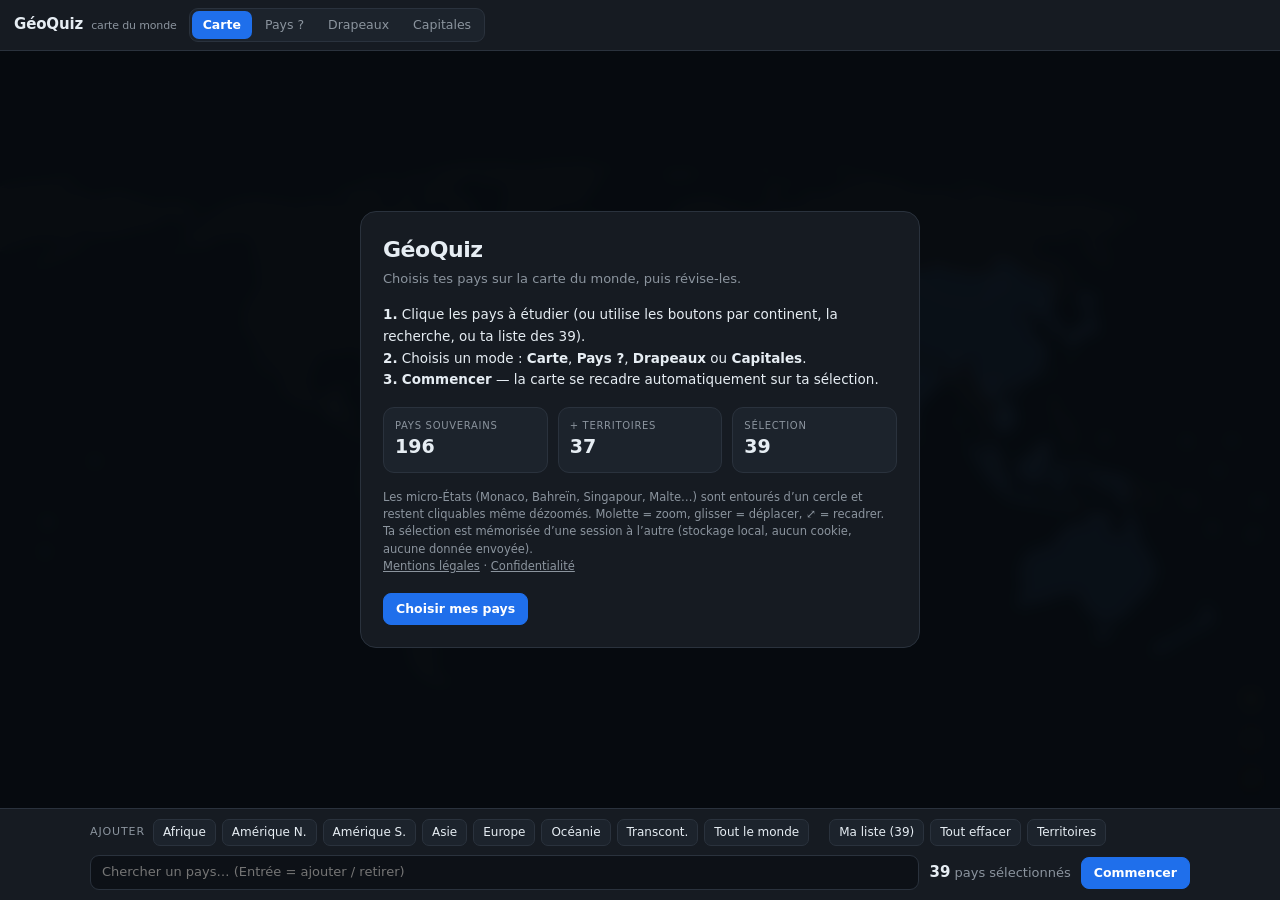
==== index.html @ 21d896eb "Add files via upload" ====
<!DOCTYPE html>
<html lang="fr">
<head>
<meta charset="utf-8">
<meta name="viewport" content="width=device-width, initial-scale=1, viewport-fit=cover">
<title>GéoQuiz — quiz de géographie : carte, drapeaux et capitales</title>
<meta name="description" content="Quiz de géographie gratuit : situe les pays sur la carte du monde, reconnais les drapeaux et révise les capitales. Choisis tes pays, ton mode, et progresse à ton rythme.">
<meta name="theme-color" content="#0d1117">
<link rel="icon" href="data:image/svg+xml,<svg xmlns='http://www.w3.org/2000/svg' viewBox='0 0 32 32'><rect width='32' height='32' rx='7' fill='%230d1117'/><circle cx='16' cy='16' r='9.5' fill='none' stroke='%234d9fff' stroke-width='2'/><ellipse cx='16' cy='16' rx='4.2' ry='9.5' fill='none' stroke='%234d9fff' stroke-width='1.5'/><path d='M6.5 16h19' stroke='%234d9fff' stroke-width='1.5'/></svg>">
<meta property="og:type" content="website">
<meta property="og:site_name" content="GéoQuiz">
<meta property="og:title" content="GéoQuiz — quiz de géographie sur carte du monde">
<meta property="og:description" content="Situe les pays sur la carte, reconnais les drapeaux, révise les capitales. Gratuit, sans compte, sans pub.">
<meta property="og:locale" content="fr_FR">
<meta name="twitter:card" content="summary">
<style>
:root{
  --bg:#0d1117; --panel:#161b22; --panel2:#1c232c; --line:#2a323d;
  --ink:#e6edf3; --dim:#8b949e; --acc:#4d9fff; --acc2:#1f6feb;
  --sea:#0b1a2b; --land:#242c37; --land-line:#333c49;
  --pick:#2f4f7a; --target:#3b4a5e; --ok:#2ea043; --warn:#d29922; --bad:#f85149;
}
*{box-sizing:border-box}
html,body{height:100%}
body{margin:0;background:var(--bg);color:var(--ink);
  font:14px/1.45 -apple-system,BlinkMacSystemFont,"Segoe UI",Inter,system-ui,sans-serif;
  overflow:hidden;-webkit-font-smoothing:antialiased}
button{font:inherit;color:inherit;background:none;border:0;cursor:pointer}
input{font:inherit}

#app{display:flex;flex-direction:column;height:100dvh}
header{display:flex;align-items:center;gap:12px;flex-wrap:wrap;
  padding:8px 14px;background:var(--panel);border-bottom:1px solid var(--line);z-index:5}
.brand{display:flex;align-items:baseline;gap:8px;font-weight:700;letter-spacing:-.01em}
.brand b{font-size:15px}
.brand span{font-size:11px;color:var(--dim);font-weight:500}
.seg{display:flex;background:var(--panel2);border:1px solid var(--line);border-radius:9px;padding:2px;gap:2px}
.seg button{padding:5px 11px;border-radius:7px;font-size:12.5px;color:var(--dim);white-space:nowrap}
.seg button:hover{color:var(--ink)}
.seg button[aria-pressed="true"]{background:var(--acc2);color:#fff;font-weight:600}
.spacer{flex:1}
.stats{display:flex;gap:16px;align-items:center;font-variant-numeric:tabular-nums}
.stat{text-align:right;line-height:1.1}
.stat u{display:block;font-size:10px;text-transform:uppercase;letter-spacing:.07em;color:var(--dim);text-decoration:none}
.stat b{font-size:16px;font-weight:650}
.btn{padding:6px 12px;border:1px solid var(--line);border-radius:8px;background:var(--panel2);
  font-size:12.5px;white-space:nowrap}
.btn:hover{border-color:var(--acc);color:var(--acc)}
.btn.primary{background:var(--acc2);border-color:var(--acc2);color:#fff;font-weight:600}
.btn.primary:hover{background:#3b82f6;color:#fff}
.btn.sm{padding:4px 9px;font-size:12px;border-radius:7px}
.btn[aria-pressed="true"]{border-color:var(--acc);color:var(--acc);background:rgba(77,159,255,.12)}

body.play .only-select{display:none!important}
body.select .only-play{display:none!important}

/* ---------- carte ---------- */
#stage{position:relative;flex:1;min-height:0;background:var(--sea);overflow:hidden}
svg#map{width:100%;height:100%;display:block;touch-action:none;cursor:grab}
svg#map.dragging{cursor:grabbing}
path.c{fill:var(--land);stroke:var(--land-line);stroke-width:.7;vector-effect:non-scaling-stroke;
  transition:fill .15s}
path.c.sel{fill:var(--pick);stroke:#7ea8dd}
body.select path.c.can{cursor:pointer}
body.select path.c.can:hover{fill:#35414f}
body.select path.c.sel:hover{fill:#3a5f92}
path.c.live{fill:var(--target);stroke:#66748a}
body.play #targets.pickable path.c.live{cursor:pointer}
body.play #targets.pickable path.c.live:hover{fill:#53657f}
path.c.ask{fill:var(--acc);stroke:#cfe4ff;stroke-width:1.6}
path.c.ok{fill:var(--ok);stroke:#7ee2a8}
path.c.half{fill:var(--warn);stroke:#f0d48a}
path.c.bad{fill:var(--bad);stroke:#ffb3ad}
path.c.flash{animation:fl .5s ease-out 2}
@keyframes fl{0%,100%{fill:var(--bad)}50%{fill:#ff9b95}}
circle.mk{fill:none;stroke:#7f8ea3;stroke-width:1.1;vector-effect:non-scaling-stroke;pointer-events:none}
circle.mk.hid{display:none}
circle.mk.on{stroke:#8fbaf0}
circle.hit{fill:transparent;stroke:none}
body.select circle.hit.can,body.play #targets.pickable circle.hit.live{cursor:pointer}
text.lbl{fill:#dbe6f2;font-weight:600;text-anchor:middle;paint-order:stroke;
  stroke:#0b1a2b;stroke-linejoin:round;pointer-events:none}

#zoomer{position:absolute;right:12px;bottom:12px;display:flex;flex-direction:column;gap:6px}
#zoomer button{width:34px;height:34px;border:1px solid var(--line);border-radius:9px;
  background:rgba(22,27,34,.92);font-size:16px;line-height:1;backdrop-filter:blur(6px);
  -webkit-backdrop-filter:blur(6px)}
#zoomer button:hover{border-color:var(--acc);color:var(--acc)}
#zoomer button.sm{font-size:11px}
#tip{position:absolute;pointer-events:none;background:rgba(13,17,23,.94);border:1px solid var(--line);
  border-radius:7px;padding:4px 8px;font-size:12.5px;white-space:nowrap;display:none;z-index:6;
  transform:translate(-50%,-140%)}
#tip b{font-weight:600}
#tip i{font-style:normal;color:var(--dim)}

/* ---------- panneau bas ---------- */
#panel{background:var(--panel);border-top:1px solid var(--line);padding:10px 14px;z-index:4}
.wrap{max-width:1100px;margin:0 auto}
.picks{display:flex;align-items:center;gap:6px;flex-wrap:wrap}
.picks .lab{font-size:11px;text-transform:uppercase;letter-spacing:.08em;color:var(--dim);margin-right:2px}
.selrow{display:flex;align-items:center;gap:10px;margin-top:9px;flex-wrap:wrap}
.search{position:relative;flex:1;min-width:190px}
.search input{width:100%;padding:7px 11px;border:1px solid var(--line);border-radius:9px;
  background:#0d1117;color:var(--ink);font-size:13px;outline:none}
.search input:focus{border-color:var(--acc)}
#hits{position:absolute;bottom:calc(100% + 6px);left:0;right:0;background:var(--panel2);
  border:1px solid var(--line);border-radius:10px;overflow:hidden;display:none;z-index:9;
  box-shadow:0 -8px 24px rgba(0,0,0,.45)}
#hits button{display:flex;width:100%;align-items:center;gap:8px;padding:7px 11px;font-size:13px;text-align:left}
#hits button:hover,#hits button.cur{background:rgba(77,159,255,.16)}
#hits .fg{font-size:16px}
#hits .st{margin-left:auto;font-size:11px;color:var(--dim)}
.count{font-variant-numeric:tabular-nums;font-size:13px;color:var(--dim)}
.count b{color:var(--ink);font-size:15px;font-weight:650}

.pwrap{display:flex;align-items:center;gap:16px;min-height:62px}
.ask-lead{font-size:11px;text-transform:uppercase;letter-spacing:.09em;color:var(--dim)}
.ask-main{font-size:26px;font-weight:700;letter-spacing:-.02em;line-height:1.15}
.ask-main .flag{font-size:40px;line-height:1}
.choices{display:grid;grid-template-columns:repeat(2,minmax(0,1fr));gap:8px;flex:1}
.choice{display:flex;align-items:center;gap:9px;padding:10px 12px;border:1px solid var(--line);
  border-radius:10px;background:var(--panel2);text-align:left;font-size:14px;transition:.12s}
.choice:hover{border-color:var(--acc)}
.choice kbd{font:600 10px/1 ui-monospace,Menlo,monospace;color:var(--dim);border:1px solid var(--line);
  border-radius:4px;padding:3px 5px;background:#0d1117}
.choice.good{background:rgba(46,160,67,.18);border-color:var(--ok)}
.choice.wrong{background:rgba(248,81,73,.16);border-color:var(--bad)}
.choice .fg{font-size:20px}
#feedback{min-height:18px;font-size:13px;font-weight:600;text-align:center;margin-top:8px}
#feedback.ok{color:#56d364}#feedback.bad{color:#ff7b72}#feedback.warn{color:#e3b341}
.bar{height:3px;background:var(--panel2);border-radius:3px;overflow:hidden;margin-top:8px}
.bar i{display:block;height:100%;background:var(--acc);transition:width .25s}

/* ---------- overlay ---------- */
#ov{position:absolute;inset:0;background:rgba(6,9,13,.9);backdrop-filter:blur(7px);
  -webkit-backdrop-filter:blur(7px);display:none;align-items:center;justify-content:center;z-index:20;padding:20px}
#ov.on{display:flex}
.card{width:min(560px,100%);max-height:86vh;overflow:auto;background:var(--panel);
  border:1px solid var(--line);border-radius:16px;padding:22px}
.card h2{margin:0 0 4px;font-size:22px;letter-spacing:-.02em}
.card p.sub{margin:0 0 16px;color:var(--dim);font-size:13px}
.score-big{font-size:46px;font-weight:750;letter-spacing:-.03em}
.grid3{display:grid;grid-template-columns:repeat(3,1fr);gap:10px;margin:16px 0}
.kpi{background:var(--panel2);border:1px solid var(--line);border-radius:11px;padding:11px}
.kpi u{display:block;font-size:10px;text-transform:uppercase;letter-spacing:.07em;color:var(--dim);text-decoration:none}
.kpi b{font-size:19px;font-variant-numeric:tabular-nums}
.miss{margin:14px 0 0;border-top:1px solid var(--line);padding-top:12px}
.miss h3{margin:0 0 8px;font-size:12px;text-transform:uppercase;letter-spacing:.08em;color:var(--dim)}
.miss ul{list-style:none;margin:0;padding:0;display:flex;flex-wrap:wrap;gap:6px}
.miss li{background:rgba(248,81,73,.13);border:1px solid rgba(248,81,73,.35);color:#ffb3ad;
  padding:4px 9px;border-radius:7px;font-size:12.5px}
.row{display:flex;gap:9px;flex-wrap:wrap;margin-top:18px}
.note{font-size:11.5px;color:var(--dim);margin-top:14px;line-height:1.5}

@media (max-width:820px){
  header{gap:8px;padding:7px 10px}
  .brand span{display:none}
  .seg button{padding:5px 8px;font-size:11.5px}
  .stats{gap:11px}
  .pwrap{flex-direction:column;align-items:stretch;gap:10px}
  .ask-main{font-size:21px;text-align:center}
  .choices{grid-template-columns:1fr}
  .choice kbd{display:none}
  .picks{gap:5px}
  .btn.sm{padding:4px 7px;font-size:11.5px}
}

/* --- accessibilité : focus clavier visible (WCAG 2.4.7) --- */
:focus-visible{outline:2px solid var(--acc);outline-offset:2px;border-radius:6px}
.search input:focus-visible{outline-offset:0}
#hits button:focus-visible{outline-offset:-2px}
</style>
</head>
<body class="select">
<div id="app">
  <header>
    <div class="brand"><b>GéoQuiz</b><span>carte du monde</span></div>
    <div class="seg" id="modes">
      <button data-mode="place" aria-pressed="true">Carte</button>
      <button data-mode="name">Pays ?</button>
      <button data-mode="flag">Drapeaux</button>
      <button data-mode="capital">Capitales</button>
    </div>
    <button class="btn only-play" id="bEdit">✏️ Choisir les pays</button>
    <div class="spacer"></div>
    <div class="stats only-play">
      <div class="stat"><u>Score</u><b id="sScore">0</b></div>
      <div class="stat"><u>Reste</u><b id="sLeft">0</b></div>
      <div class="stat"><u>Temps</u><b id="sTime">0:00</b></div>
    </div>
    <button class="btn only-play" id="bRestart">Recommencer</button>
  </header>

  <div id="stage">
    <svg id="map" xmlns="http://www.w3.org/2000/svg">
      <g id="ctx"></g>
      <g id="targets"></g>
      <g id="marks"></g>
      <g id="labels"></g>
    </svg>
    <div id="zoomer">
      <button id="zIn" title="Zoomer">+</button>
      <button id="zOut" title="Dézoomer">−</button>
      <button id="zFit" class="sm" title="Ajuster la vue">⤢</button>
    </div>
    <div id="tip"></div>
    <div id="ov"><div class="card" id="ovCard"></div></div>
  </div>

  <div id="panel">
    <div class="wrap">
      <div class="only-select" id="selbar">
        <div class="picks">
          <span class="lab">Ajouter</span>
          <button class="btn sm" data-add="Afrique">Afrique</button>
          <button class="btn sm" data-add="Amérique du Nord">Amérique N.</button>
          <button class="btn sm" data-add="Amérique du Sud">Amérique S.</button>
          <button class="btn sm" data-add="Asie">Asie</button>
          <button class="btn sm" data-add="Europe">Europe</button>
          <button class="btn sm" data-add="Océanie">Océanie</button>
          <button class="btn sm" data-add="trans">Transcont.</button>
          <button class="btn sm" data-add="all">Tout le monde</button>
          <span style="width:8px"></span>
          <button class="btn sm" id="bList39">Ma liste (39)</button>
          <button class="btn sm" id="bNone">Tout effacer</button>
          <button class="btn sm" id="bTerr" aria-pressed="false" title="Rendre sélectionnables les territoires et dépendances">Territoires</button>
        </div>
        <div class="selrow">
          <div class="search">
            <input id="q" type="text" placeholder="Chercher un pays… (Entrée = ajouter / retirer)" autocomplete="off" spellcheck="false">
            <div id="hits"></div>
          </div>
          <div class="count"><b id="nSel">0</b> pays sélectionné<span id="nS"></span></div>
          <button class="btn primary" id="bGo">Commencer</button>
        </div>
      </div>
      <div class="only-play">
        <div class="pwrap" id="pwrap"></div>
        <div id="feedback"></div>
        <div class="bar"><i id="pbar" style="width:0%"></i></div>
      </div>
    </div>
  </div>
</div>
<script>
const MAP = {"w":2011.7,"h":865.5,"countries":{"716":{"d":"M1175.8 636.7L1174.7 636.1L1169.9 636.0L1167.1 635.1L1165.4 635.4L1163.8 634.3L1163.7 632.9L1158.3 631.3L1156.6 628.3L1156.9 624.9L1154.6 624.6L1154.2 622.2L1151.5 620.9L1148.8 618.7L1147.7 614.9L1144.1 608.8L1144.2 607.7L1146.3 607.9L1148.2 608.8L1150.0 608.5L1152.5 609.2L1153.8 608.7L1159.0 602.0L1163.7 599.8L1164.7 596.3L1167.9 594.5L1172.9 594.2L1173.0 596.4L1177.4 596.6L1179.8 597.8L1181.2 599.1L1182.8 599.2L1186.6 600.9L1186.2 602.0L1186.6 604.3L1186.4 611.2L1185.7 613.6L1184.8 614.2L1184.6 614.9L1185.4 615.9L1184.9 617.7L1185.9 621.5L1184.0 624.8L1183.0 625.7L1182.8 627.5L1182.0 628.7L1182.4 629.7L1175.8 636.7Z","n":"Zimbabwe","s":60.1,"c":[1165.3,615.4],"b":[1144.0,594.1,1186.6,636.7]},"894":{"d":"M1172.9 594.2L1167.9 594.5L1164.7 596.3L1163.7 599.8L1159.0 602.0L1153.8 608.7L1152.5 609.2L1150.0 608.5L1148.2 608.8L1146.3 607.9L1144.2 607.7L1142.8 606.3L1141.4 606.0L1138.9 605.7L1133.9 606.7L1127.4 600.2L1126.9 598.1L1126.6 596.1L1127.0 577.5L1138.0 577.5L1137.5 576.3L1138.2 573.9L1138.2 569.0L1138.7 567.5L1138.3 564.2L1140.5 565.8L1140.5 567.6L1145.5 566.3L1145.8 568.9L1146.7 569.7L1149.5 570.6L1153.9 571.0L1154.6 570.6L1155.2 568.8L1155.8 568.6L1158.0 572.7L1162.6 574.5L1163.3 576.5L1164.2 577.1L1165.7 579.9L1166.8 580.0L1168.7 579.1L1169.2 580.2L1169.9 580.3L1170.3 572.2L1168.7 572.7L1168.5 573.9L1166.2 573.5L1163.1 570.1L1162.4 568.0L1164.2 562.1L1164.1 556.7L1163.0 553.8L1165.7 551.0L1165.8 549.2L1176.1 547.3L1177.6 549.9L1179.4 549.9L1181.2 551.8L1182.5 552.0L1182.6 552.7L1185.3 553.4L1188.0 555.0L1188.4 556.3L1189.5 556.3L1190.3 557.8L1190.1 558.9L1191.2 560.2L1191.9 562.2L1189.6 564.3L1190.2 566.0L1189.4 567.6L1189.7 570.0L1189.3 572.0L1189.8 573.2L1190.7 573.4L1190.1 574.3L1188.0 575.2L1187.5 576.3L1187.5 579.0L1186.9 580.4L1185.8 581.3L1187.5 584.0L1188.4 583.5L1188.7 583.9L1172.1 590.1L1172.9 594.2Z","n":"Zambia","s":90.0,"c":[1159.2,578.3],"b":[1126.5,547.3,1191.9,609.2]},"887":{"d":"M1297.1 391.1L1293.1 393.3L1292.4 395.5L1292.8 397.4L1289.5 399.4L1277.4 403.7L1275.8 404.9L1273.8 407.5L1270.1 407.5L1267.0 409.9L1263.6 411.1L1257.4 411.9L1256.1 413.6L1254.8 414.1L1254.2 415.2L1251.8 415.2L1250.5 416.1L1248.5 416.5L1246.4 415.7L1245.6 415.9L1244.1 412.4L1244.3 409.7L1243.1 407.7L1242.0 401.9L1241.5 400.6L1240.4 400.0L1240.6 399.4L1241.1 399.8L1241.1 399.4L1240.6 397.4L1241.1 395.0L1240.8 392.9L1242.6 390.9L1242.3 389.3L1242.4 387.6L1242.8 387.2L1242.5 386.6L1243.7 385.7L1246.5 386.9L1253.2 386.2L1255.4 387.0L1261.9 387.2L1263.4 389.2L1264.4 389.2L1265.9 388.2L1266.5 386.1L1269.5 381.6L1274.1 379.0L1289.9 376.3L1297.1 391.1ZM1302.3 416.3L1304.6 416.2L1306.5 416.9L1304.4 418.1L1302.2 418.3L1299.9 417.0L1301.0 415.8L1302.3 416.3ZM1240.0 399.6L1240.0 398.8L1240.0 399.6ZM1241.5 407.9L1240.9 407.7L1241.3 407.3L1241.5 407.9Z","n":"Yemen","s":69.5,"c":[1268.7,396.4],"b":[1240.0,376.3,1306.4,418.3]},"704":{"d":"M1593.3 360.6L1590.5 362.0L1590.5 363.4L1589.5 364.1L1586.8 363.7L1587.5 365.4L1586.7 366.7L1586.7 368.2L1585.1 370.1L1584.2 370.4L1583.1 376.5L1585.0 379.4L1588.8 383.0L1588.9 384.4L1588.2 384.1L1597.7 393.2L1598.7 393.1L1604.0 399.1L1607.7 408.7L1607.9 412.3L1609.0 414.3L1609.3 416.6L1608.6 415.6L1608.1 416.3L1608.7 417.9L1608.1 417.7L1608.7 420.6L1608.5 420.3L1608.2 420.9L1608.5 422.1L1607.8 422.9L1607.6 424.5L1603.0 427.3L1602.6 428.4L1598.7 430.4L1597.1 428.8L1597.0 430.4L1595.7 429.5L1595.0 430.0L1595.8 430.1L1596.0 431.1L1594.4 431.0L1596.3 432.2L1595.3 433.8L1592.6 431.5L1594.9 434.0L1595.3 435.2L1594.8 435.7L1594.3 435.7L1591.1 432.9L1593.0 435.5L1593.1 436.7L1589.6 438.6L1587.6 441.5L1585.7 441.7L1586.4 440.8L1585.9 440.5L1585.8 435.4L1586.0 434.1L1587.0 433.5L1586.9 432.9L1585.2 431.6L1584.5 431.8L1583.0 430.3L1583.7 429.7L1585.3 429.6L1586.3 428.5L1586.2 427.2L1587.7 427.6L1588.1 426.9L1590.0 426.7L1590.6 427.5L1592.4 427.9L1592.2 426.4L1590.4 424.8L1590.1 422.6L1590.9 421.9L1593.1 422.3L1593.0 420.7L1594.6 420.5L1597.2 418.4L1598.2 418.7L1598.8 418.0L1599.0 416.9L1598.2 413.9L1598.7 411.3L1596.7 407.0L1597.4 403.3L1597.0 401.6L1597.7 399.9L1594.5 396.4L1595.6 395.5L1595.5 394.9L1592.7 393.0L1592.1 391.9L1591.0 392.1L1590.3 391.1L1589.8 389.2L1584.6 384.3L1582.9 381.6L1581.2 380.5L1580.6 379.8L1580.8 378.5L1578.3 377.6L1573.3 374.4L1574.1 373.3L1573.8 372.1L1576.9 372.4L1578.4 369.9L1577.7 368.8L1576.9 368.7L1576.3 367.7L1574.8 367.3L1575.8 366.0L1572.9 364.1L1570.6 365.7L1567.5 364.4L1565.7 362.1L1565.8 359.5L1564.9 358.7L1564.2 359.5L1563.6 358.1L1560.6 355.1L1562.1 352.7L1565.2 354.6L1566.7 352.6L1567.8 353.8L1568.3 352.5L1570.3 354.1L1571.1 352.4L1572.4 353.0L1574.0 352.3L1574.7 350.3L1576.7 349.0L1578.4 350.7L1580.2 351.7L1581.8 351.4L1582.6 352.1L1584.0 351.7L1585.4 352.6L1584.5 354.3L1585.7 357.6L1587.4 357.9L1589.8 359.9L1592.0 359.6L1593.3 360.6ZM1581.0 430.5L1581.0 432.7L1579.9 430.6L1581.0 430.5ZM1591.6 362.4L1590.7 363.2L1590.9 362.1L1591.6 362.4ZM1589.0 365.3L1588.3 364.9L1588.5 364.6L1589.1 364.9L1589.0 365.3ZM1591.5 364.2L1590.9 364.4L1591.6 363.5L1591.5 364.2ZM1588.1 364.9L1587.5 364.6L1587.6 364.2L1588.1 364.9ZM1598.2 430.4L1597.8 430.8L1598.2 430.4ZM1595.9 441.2L1596.1 440.7L1595.9 441.2Z","n":"Vietnam","s":104.8,"c":[1584.9,395.4],"b":[1560.6,349.0,1609.3,441.7]},"862":{"d":"M673.7 442.0L674.6 443.9L673.6 445.2L670.8 446.7L669.6 448.4L670.2 449.8L670.0 450.5L671.7 450.9L671.6 451.8L669.5 453.2L667.1 453.7L666.8 454.4L667.1 456.7L665.6 458.5L669.0 463.1L669.6 463.8L669.6 465.0L667.5 467.3L665.9 467.4L664.4 468.8L661.1 470.0L659.3 469.8L658.0 470.5L657.6 472.7L657.1 473.2L656.5 473.2L654.5 471.0L650.7 471.1L649.7 469.8L647.6 469.8L646.5 468.9L647.1 470.6L649.5 473.2L649.5 475.6L650.6 479.0L650.4 480.1L654.0 480.6L653.8 482.2L650.6 483.7L649.4 486.2L644.4 488.8L642.3 491.5L641.8 491.5L642.0 490.5L641.2 489.6L639.0 490.9L637.4 491.0L634.5 488.1L632.8 480.8L630.6 478.2L629.3 478.2L632.4 474.3L630.5 471.5L629.5 467.5L629.7 462.7L631.9 458.5L631.9 456.9L629.8 456.2L626.4 457.1L623.8 456.8L621.1 457.3L617.4 452.1L614.0 451.2L611.9 451.9L607.0 451.6L606.0 449.5L605.0 449.2L604.6 448.5L605.3 444.5L605.1 443.1L603.8 441.6L603.2 438.5L602.3 438.4L601.8 437.6L600.0 438.0L602.2 434.2L603.2 429.8L604.3 427.7L605.8 425.9L607.0 425.4L608.7 422.4L612.4 421.2L611.4 422.1L608.7 423.0L609.2 425.4L610.2 426.5L609.7 426.7L610.3 428.8L607.1 434.1L609.7 438.9L611.8 438.2L612.7 437.0L613.0 434.8L610.8 429.6L610.6 428.0L611.1 427.7L611.1 426.9L618.2 424.3L619.0 423.4L620.5 423.7L620.6 422.4L618.5 422.7L618.1 421.1L618.6 419.7L619.7 419.2L620.5 420.0L621.5 423.6L623.7 423.4L625.9 423.9L628.2 425.6L628.8 427.4L628.6 428.6L629.3 429.8L639.9 428.9L641.9 431.3L645.8 432.5L647.4 432.3L651.2 430.0L653.7 429.8L650.9 429.5L650.6 428.9L664.0 428.3L661.2 429.5L658.2 429.6L659.4 431.1L659.0 432.6L660.1 431.7L661.3 434.3L661.8 433.7L662.2 434.0L662.2 433.0L662.7 433.1L664.5 435.2L664.3 434.1L665.1 434.1L665.3 433.6L666.8 435.2L668.5 435.7L669.6 436.9L668.3 438.2L667.0 441.7L664.9 441.7L666.6 442.9L669.4 441.8L671.2 442.1L672.0 441.5L673.7 442.0ZM653.3 425.8L653.4 426.6L652.8 427.3L650.2 426.8L651.3 426.1L652.3 426.6L653.3 425.8ZM668.4 440.0L668.0 440.2L668.0 439.5L668.9 438.8L669.2 439.5L668.4 440.0ZM669.4 438.3L668.8 438.5L669.4 437.9L669.9 437.9L669.4 438.3ZM645.7 427.2L644.6 427.0L645.7 427.2Z","n":"Venezuela","s":103.8,"c":[637.3,455.3],"b":[600.0,419.2,674.6,491.5]},"548":{"d":"M1923.0 589.0L1923.0 591.1L1923.6 591.0L1924.2 589.7L1924.7 589.7L1924.7 592.9L1923.9 593.8L1922.0 594.1L1921.6 592.7L1921.9 588.6L1922.5 587.8L1923.0 589.0ZM1925.0 597.0L1926.7 599.2L1924.5 599.9L1924.5 597.4L1923.5 596.9L1924.4 595.6L1925.0 597.0ZM1929.5 596.2L1929.4 594.4L1930.0 593.0L1929.9 595.7L1929.5 596.2ZM1928.5 606.1L1929.0 607.1L1928.6 607.7L1926.7 607.2L1927.6 606.2L1928.5 606.1ZM1931.3 614.9L1930.8 615.2L1929.5 614.5L1930.0 613.0L1930.7 613.0L1931.3 614.9ZM1929.4 598.5L1928.0 598.4L1927.6 597.9L1929.1 596.9L1929.4 598.5ZM1931.3 618.7L1930.8 619.4L1930.4 619.2L1929.9 618.3L1930.2 617.4L1930.8 617.3L1930.7 618.2L1931.3 618.7ZM1928.6 592.9L1927.3 593.0L1929.4 591.9L1928.6 592.9ZM1930.3 592.2L1930.4 590.0L1930.3 592.2ZM1929.6 601.3L1929.6 601.7L1928.1 601.5L1928.1 600.4L1928.5 600.1L1929.6 601.3ZM1928.1 583.2L1927.6 582.5L1928.2 582.0L1928.5 582.7L1928.1 583.2ZM1928.2 585.5L1927.3 585.7L1927.3 585.1L1927.9 584.7L1928.2 585.5ZM1924.4 594.7L1923.8 594.4L1924.0 594.0L1924.6 594.2L1924.4 594.7ZM1932.5 622.7L1931.6 622.8L1932.5 622.7Z","n":"Vanuatu","s":7.0,"c":[1923.1,590.9],"b":[1921.6,582.0,1932.4,622.8]},"860":{"d":"M1364.6 230.4L1365.0 230.2L1366.2 230.9L1364.6 231.7L1364.5 232.4L1362.1 234.6L1362.3 235.0L1363.9 235.6L1364.9 235.4L1365.7 236.5L1369.1 237.4L1368.8 236.0L1369.7 236.1L1369.6 234.8L1371.4 236.9L1372.9 237.1L1373.3 238.0L1374.2 237.9L1376.1 239.0L1378.6 239.3L1376.5 241.1L1375.4 240.8L1375.5 241.9L1374.3 241.6L1372.6 243.4L1370.3 242.6L1368.7 242.9L1366.9 243.0L1365.4 242.0L1366.6 239.9L1364.2 237.9L1364.0 238.8L1361.5 240.3L1359.5 239.6L1359.1 240.9L1360.1 243.1L1356.9 243.3L1358.8 243.8L1358.0 244.1L1358.6 245.0L1357.5 245.4L1357.6 246.7L1357.1 247.3L1353.2 246.7L1351.9 247.7L1352.0 249.3L1353.6 249.8L1354.0 250.7L1356.4 251.1L1356.4 252.7L1356.9 253.9L1358.7 255.6L1358.7 256.7L1357.2 259.6L1357.3 262.1L1355.9 261.5L1354.3 261.7L1352.1 260.8L1350.6 261.0L1349.9 258.2L1350.2 257.3L1349.8 256.8L1346.3 255.4L1344.5 255.4L1336.7 250.8L1335.9 250.9L1333.6 249.6L1325.8 244.5L1324.6 242.3L1320.9 237.6L1318.5 236.4L1317.4 237.0L1313.3 236.8L1311.1 235.7L1310.5 233.4L1311.0 233.2L1309.4 232.1L1309.2 230.6L1308.5 230.1L1305.9 229.9L1304.6 228.8L1303.0 228.4L1301.2 227.1L1300.9 227.8L1299.3 228.0L1301.4 230.1L1298.9 228.9L1298.3 230.8L1295.7 231.2L1294.5 232.8L1295.5 235.4L1296.1 236.0L1295.8 236.5L1290.4 236.2L1284.6 213.3L1296.4 209.9L1310.7 217.1L1311.8 218.5L1317.1 222.7L1323.0 221.8L1329.3 222.3L1331.4 221.3L1335.1 223.8L1337.4 226.5L1338.7 225.8L1340.1 231.9L1342.6 232.0L1345.2 237.0L1351.4 236.9L1352.6 238.0L1352.7 239.3L1354.9 240.5L1355.7 240.5L1355.3 238.9L1357.1 235.5L1361.1 233.1L1362.2 231.5L1363.2 231.7L1364.6 230.4ZM1370.6 245.0L1369.6 245.0L1369.0 243.5L1370.4 244.1L1370.6 245.0ZM1365.7 238.5L1365.0 238.1L1365.7 238.5ZM1373.4 244.7L1372.9 244.7L1373.4 244.7Z","n":"Uzbekistan","s":107.6,"c":[1331.5,236.0],"b":[1284.5,209.9,1378.6,262.1]},"858":{"d":"M725.1 708.0L723.6 712.0L721.9 713.8L718.3 715.5L714.1 714.5L711.3 715.3L707.8 713.8L705.9 712.4L702.5 712.6L698.9 709.0L698.3 704.5L699.2 703.7L699.4 702.6L698.3 700.0L698.5 698.6L697.8 696.5L698.5 695.0L698.0 693.3L698.6 689.8L698.0 688.2L698.9 685.6L699.3 686.1L701.1 686.2L701.5 685.4L703.0 685.1L707.9 689.3L708.4 691.2L709.4 691.0L710.3 689.8L713.0 692.5L716.4 693.8L718.7 696.1L721.3 697.4L722.5 699.6L725.4 701.7L723.7 704.4L724.2 707.4L725.1 708.0Z","n":"Uruguay","s":41.1,"c":[711.5,700.3],"b":[697.7,685.1,725.4,715.4]},"583":{"d":"M1883.0 452.9L1882.3 453.0L1882.0 452.1L1882.9 452.1L1883.0 452.9ZM1770.0 436.1L1769.6 436.6L1770.0 436.1Z","n":"Micronesia","s":1.4,"c":[1882.5,452.5],"b":[1769.5,436.0,1883.0,453.0]},"584":{"d":"M1953.7 450.9L1955.3 451.1L1954.5 451.4L1953.7 450.9ZM1946.4 459.1L1946.8 458.0L1946.4 459.1ZM1956.4 451.5L1957.4 452.0L1956.4 451.5ZM1941.0 449.8L1940.1 449.8L1941.0 449.8Z","n":"Marshall Is.","s":1.7,"c":[1954.5,451.1],"b":[1940.1,449.7,1957.4,459.1]},"580":{"d":"M1807.3 400.6L1806.9 400.7L1806.9 400.1L1807.5 399.8L1807.3 400.6ZM1807.0 401.7L1806.8 402.0L1806.6 401.1L1807.0 401.7ZM1805.5 406.8L1804.8 406.7L1805.5 406.8ZM1803.7 382.1L1803.7 381.5L1803.7 382.1ZM1805.5 393.1L1805.0 392.8L1805.5 393.1Z","n":"N. Mariana Is.","s":1.1,"c":[1807.1,400.2],"b":[1803.6,381.5,1807.4,406.8]},"850":{"d":"M651.3 383.9L652.3 384.2L650.6 384.5L651.3 383.9ZM651.2 380.5L650.2 380.3L651.2 380.5ZM652.2 380.4L651.5 380.5L652.2 380.4Z","n":"U.S. Virgin Is.","s":1.8,"c":[651.4,384.2],"b":[650.2,380.3,652.3,384.5]},"316":{"d":"M1803.4 412.4L1802.7 411.4L1803.6 410.1L1804.0 410.3L1803.4 412.4Z","n":"Guam","s":2.6,"c":[1803.3,411.3],"b":[1802.7,410.1,1804.0,412.4]},"016":{"d":"M65.8 585.1L67.2 585.1L67.2 586.5L65.8 586.5Z","n":"American Samoa","s":1.4,"c":[66.4,585.8],"b":[65.7,585.1,67.1,586.5]},"630":{"d":"M644.2 379.8L646.9 380.2L646.9 381.1L644.8 382.8L638.1 382.6L638.4 381.2L638.0 380.3L638.6 379.5L644.2 379.8ZM647.9 381.9L647.1 381.8L648.2 381.6L648.6 381.8L647.9 381.9ZM634.5 382.2L634.2 381.9L634.6 381.9L634.5 382.2Z","n":"Puerto Rico","s":9.5,"c":[642.4,381.1],"b":[634.1,379.5,648.6,382.7]},"840":{"d":"M634.0 213.3L649.9 213.2L651.5 211.5L653.2 211.2L653.7 211.6L654.3 210.8L655.0 210.7L655.2 209.9L658.0 207.7L659.0 205.6L660.3 204.4L661.2 202.8L666.6 198.2L667.4 198.4L667.1 199.3L667.5 199.7L670.9 198.8L672.8 200.5L669.9 208.8L671.5 209.6L670.6 211.6L670.9 212.2L672.1 212.2L671.6 214.0L672.1 214.4L670.8 215.3L667.4 215.9L665.9 217.1L665.7 216.4L664.5 216.7L664.2 216.3L663.3 217.9L662.1 217.4L662.8 216.8L662.4 216.7L662.8 216.0L661.5 216.8L659.8 219.3L657.6 220.1L657.6 219.6L657.1 220.3L657.2 219.5L656.5 220.4L656.3 220.1L656.0 220.9L654.8 220.5L653.4 221.5L653.7 221.8L651.6 223.6L649.0 226.8L649.6 228.1L648.4 228.5L646.9 229.9L648.2 230.5L648.2 232.0L648.9 233.5L651.2 233.0L651.0 231.8L650.5 231.5L651.1 231.5L651.5 232.2L651.1 233.9L647.3 234.8L647.4 233.7L644.6 235.1L645.2 233.5L644.4 233.9L644.1 233.2L642.5 235.8L635.2 236.4L631.3 238.0L628.7 239.7L629.9 237.8L629.8 236.6L629.4 238.7L626.8 241.1L626.8 241.5L628.1 241.9L626.3 245.7L626.5 244.5L625.1 246.8L624.2 247.2L623.8 248.2L622.8 248.8L621.3 250.6L620.3 251.0L621.0 249.7L619.9 249.3L618.4 247.6L619.4 245.7L620.9 245.2L621.6 244.5L618.3 246.6L618.3 250.1L619.4 252.0L618.5 253.2L619.1 253.3L619.0 254.2L616.7 256.5L614.6 259.7L613.2 260.5L612.1 262.2L612.3 260.7L614.9 257.2L614.0 257.1L614.5 256.4L614.0 255.9L614.7 254.6L613.5 255.2L612.7 254.2L613.0 253.1L614.3 253.0L613.5 252.2L612.8 252.5L613.2 251.8L613.9 251.6L613.7 251.0L613.2 251.2L613.5 250.6L614.1 250.7L614.5 250.1L614.0 250.2L614.2 249.4L615.3 248.3L616.4 248.3L615.8 248.1L616.6 247.4L615.7 247.1L615.3 247.9L614.6 248.3L614.6 247.9L614.2 248.6L614.1 248.1L613.3 249.2L612.6 249.0L613.1 249.8L612.7 250.4L612.3 250.2L611.6 253.6L611.9 254.6L611.1 254.2L610.9 253.1L610.8 253.5L611.7 256.4L609.8 255.3L609.5 254.5L609.2 255.1L608.9 254.1L607.6 254.4L607.9 253.5L609.4 252.0L609.5 251.3L609.3 252.0L607.8 253.1L607.3 254.7L608.5 254.7L609.0 255.7L610.6 256.3L611.7 257.6L610.9 258.9L610.2 258.9L607.8 255.9L609.8 259.0L610.9 259.6L610.5 259.9L610.9 260.5L610.8 260.9L610.1 260.8L609.6 261.5L608.5 260.0L610.1 262.2L610.1 262.9L609.4 263.2L608.6 261.8L605.6 261.1L608.3 262.1L608.8 263.8L611.3 263.7L611.8 270.6L611.2 265.3L610.6 266.5L610.9 268.7L609.4 267.7L609.2 268.5L608.6 268.3L608.7 268.7L608.0 268.6L606.8 269.3L606.3 269.0L606.3 268.0L605.9 269.7L609.3 269.6L608.7 271.4L610.4 269.7L610.7 270.4L610.3 271.7L607.6 273.5L606.1 273.2L605.9 272.4L604.8 273.0L603.4 272.4L605.7 274.0L603.8 275.8L602.6 274.7L602.9 275.6L603.9 276.1L605.5 275.8L605.9 276.1L605.4 276.7L603.7 277.6L601.6 277.5L600.6 278.2L600.1 277.4L600.0 278.7L597.7 280.2L596.2 282.4L596.5 280.9L595.7 282.6L593.7 282.5L591.1 283.7L588.5 286.8L588.6 285.7L587.9 287.4L586.1 288.3L584.6 289.6L584.0 289.5L583.7 290.4L581.2 291.4L579.8 291.4L580.5 291.9L579.8 292.8L578.8 291.8L579.0 293.2L577.4 294.9L576.3 295.3L576.4 295.9L575.0 297.5L575.4 297.5L574.1 298.6L574.4 299.2L573.5 299.6L572.5 302.1L572.4 308.5L574.7 316.7L574.2 318.0L574.4 320.4L573.9 318.6L574.3 316.4L573.7 317.6L574.0 316.1L573.4 315.0L573.4 317.3L575.3 327.2L573.8 333.4L571.2 337.1L567.7 337.7L567.7 336.6L568.7 336.9L567.9 336.3L567.1 333.4L565.4 332.4L565.1 329.6L564.7 329.2L565.6 328.0L564.3 328.8L565.0 326.3L564.0 326.4L563.9 327.0L563.4 326.8L561.8 322.9L563.9 320.6L562.6 320.0L562.7 321.1L561.9 321.6L561.6 320.7L563.3 316.7L563.8 314.1L559.5 307.6L557.9 306.5L556.4 306.7L555.8 307.7L550.5 309.2L550.1 308.6L550.2 308.1L550.7 308.7L550.6 307.9L549.2 306.4L549.9 305.3L548.7 306.1L545.5 304.6L547.3 304.6L546.7 304.1L541.5 305.0L542.8 304.4L542.9 303.6L542.0 303.8L541.0 305.0L539.9 305.3L540.3 304.7L539.1 305.5L537.0 305.7L538.3 305.3L537.7 302.8L536.5 304.8L532.5 304.5L530.2 305.0L528.4 306.1L525.9 304.8L524.7 305.4L524.0 306.3L525.1 307.0L527.7 306.1L528.0 306.4L527.0 307.1L527.8 307.8L528.8 306.8L529.2 306.9L529.2 308.3L527.0 309.6L527.8 310.8L530.2 312.2L529.2 313.3L528.9 312.9L528.0 313.6L528.2 313.0L527.6 311.9L524.5 310.1L524.8 311.3L523.7 312.8L523.0 311.6L521.9 311.7L520.8 312.6L518.1 311.6L518.9 311.4L518.7 309.9L517.3 309.9L516.7 308.8L515.7 308.2L514.2 309.0L514.3 309.7L513.3 309.9L511.2 309.7L508.7 308.5L505.2 308.9L505.0 308.4L505.8 307.5L505.5 307.3L504.7 308.3L504.8 309.1L499.8 311.0L501.2 310.0L499.9 310.0L500.4 308.7L498.8 309.0L499.0 311.1L496.4 313.7L490.6 316.7L492.0 315.8L490.1 315.6L489.6 316.0L488.8 315.3L489.1 316.7L489.6 316.9L488.0 317.6L487.6 317.1L487.0 318.5L485.2 318.8L485.2 319.3L485.8 319.1L485.4 319.8L484.8 320.5L483.3 320.8L483.8 321.8L482.5 324.0L481.0 323.1L481.1 324.2L482.2 324.5L481.4 326.2L481.4 329.3L482.2 332.6L480.8 333.1L478.8 332.0L476.3 331.6L472.3 329.5L471.3 325.7L471.8 322.6L468.6 317.7L467.4 312.3L464.9 308.8L459.9 308.0L457.5 309.4L456.1 312.1L453.8 313.4L448.5 309.8L447.8 308.1L447.6 303.5L442.8 298.0L441.9 296.0L432.6 296.0L431.6 298.8L416.6 298.8L399.1 291.4L400.1 290.1L387.0 291.2L387.2 290.5L386.7 290.4L387.3 287.7L386.9 286.4L384.7 283.7L383.0 283.6L383.3 282.9L383.1 281.9L380.0 281.3L378.3 279.4L373.8 279.0L373.2 278.4L374.4 275.2L373.6 274.4L374.0 273.0L372.7 271.5L371.5 267.4L372.0 265.9L373.1 264.9L373.3 264.1L373.2 263.6L371.9 263.2L371.3 261.9L371.7 259.8L372.3 258.3L372.8 258.2L372.9 259.5L373.8 260.2L373.5 257.2L374.0 256.9L378.2 256.6L374.0 256.0L373.5 256.2L372.4 258.0L371.0 256.6L370.4 257.0L371.2 255.5L371.5 256.1L371.5 255.7L369.5 251.2L371.3 245.8L370.3 242.8L370.9 241.3L372.9 239.6L375.8 235.3L376.1 233.3L377.0 232.0L376.8 231.2L378.1 228.3L378.2 226.9L381.1 223.6L382.1 223.1L381.6 223.2L383.3 221.4L391.2 209.7L393.4 205.8L397.0 206.2L396.2 205.5L393.2 205.4L394.6 203.4L394.5 204.5L395.6 203.1L395.0 202.6L395.3 201.9L397.0 201.2L396.0 200.8L395.5 201.3L397.1 197.0L397.0 195.0L398.3 192.6L401.1 193.8L405.2 194.0L405.6 194.4L406.8 194.0L406.4 195.6L403.2 197.6L402.0 198.8L403.3 198.5L402.5 198.6L402.9 198.1L407.2 195.4L406.6 196.3L405.3 197.3L405.3 198.2L404.5 199.2L404.0 199.1L403.3 199.7L403.5 199.0L401.7 200.2L403.2 200.3L405.9 198.7L407.3 196.2L408.9 194.8L408.7 193.8L408.5 194.4L408.2 193.9L409.2 193.1L408.6 192.0L409.6 191.8L410.2 190.8L410.1 188.8L544.1 188.8L545.3 186.5L546.5 186.9L545.9 188.7L546.0 190.3L549.8 191.7L553.5 191.1L555.4 192.2L555.4 193.2L557.4 193.0L559.1 194.5L562.5 193.6L563.0 194.2L566.2 194.2L566.8 194.9L569.0 194.9L575.1 193.0L588.4 201.6L588.2 203.2L588.8 204.3L591.1 203.8L590.7 206.6L592.6 206.4L593.0 207.2L591.9 208.3L595.9 211.2L593.7 222.2L589.4 228.1L586.0 230.1L585.3 231.1L585.1 233.0L586.5 234.0L587.8 234.0L594.9 230.6L600.5 229.7L607.5 227.0L608.4 226.3L608.1 225.6L608.4 222.8L610.2 222.1L620.5 221.8L625.3 217.6L631.4 213.9L634.0 213.3ZM407.5 147.3L405.7 148.7L404.3 150.8L402.1 152.4L399.2 153.9L398.1 153.7L398.9 151.6L401.1 150.7L400.8 150.5L402.6 148.2L402.9 146.7L403.9 146.2L399.3 147.4L396.9 149.3L396.1 149.2L396.7 148.1L400.6 145.7L402.2 145.5L400.8 145.3L400.4 144.2L400.3 142.9L400.9 142.2L400.1 141.4L400.9 140.5L398.6 139.8L399.6 138.9L400.3 137.1L401.0 136.8L402.3 137.5L401.8 136.0L403.6 135.7L402.2 135.4L401.1 135.9L400.9 134.6L402.0 133.3L404.0 131.9L401.0 133.6L399.6 132.3L400.4 130.5L400.1 130.0L402.2 126.7L401.1 127.3L400.9 127.9L400.4 127.9L397.7 133.0L397.1 133.5L396.2 133.5L395.8 132.6L394.3 132.6L395.4 131.6L395.9 130.2L397.3 129.7L396.3 129.9L396.7 128.9L395.6 130.2L394.8 130.5L394.2 129.5L392.7 129.0L392.5 129.5L391.7 129.9L393.3 130.2L393.6 130.9L392.8 131.4L393.9 131.5L393.8 132.3L393.3 132.8L390.2 133.6L387.9 131.6L387.7 129.5L386.4 128.5L386.8 128.2L383.2 126.0L385.3 125.0L385.9 124.2L386.8 123.5L387.1 124.0L385.8 125.5L387.3 124.3L388.4 124.2L387.5 123.2L384.1 124.4L381.3 125.0L378.1 123.8L379.2 123.3L379.3 122.6L378.6 123.2L377.3 123.5L372.4 122.7L366.6 123.2L367.2 122.8L367.2 122.4L365.2 121.4L368.2 119.5L364.0 121.1L361.7 120.6L363.8 119.6L360.3 119.2L361.6 118.7L361.1 118.2L362.3 117.3L364.0 117.0L362.8 116.9L358.0 118.1L357.6 117.7L355.5 118.3L355.5 117.8L358.3 116.4L356.1 117.2L354.7 117.3L354.1 117.6L355.0 117.5L353.3 118.5L352.2 118.6L352.6 119.5L351.8 120.0L349.7 120.5L352.5 120.0L352.6 120.5L351.1 121.1L349.6 122.3L347.4 123.3L343.7 123.3L343.9 122.7L340.9 124.6L341.3 123.8L340.0 124.7L339.2 124.5L338.8 125.1L337.0 125.8L335.2 125.8L331.8 127.7L331.0 127.4L330.6 127.7L327.8 128.0L327.3 127.6L328.4 126.9L331.3 126.1L334.5 124.6L331.9 125.3L330.9 124.6L336.1 121.7L337.7 120.6L339.2 119.2L345.2 117.5L350.2 118.3L347.8 116.7L352.7 114.8L351.4 115.0L348.9 116.0L346.5 115.9L344.1 116.5L338.8 118.1L337.7 119.0L333.9 120.3L333.2 121.0L332.2 121.4L330.3 121.9L329.0 121.6L329.5 122.6L328.7 123.3L325.3 124.2L325.8 124.4L325.0 125.0L323.5 125.3L323.7 124.8L322.1 125.3L320.8 126.1L318.4 127.0L316.7 128.2L318.9 129.4L318.8 129.8L317.5 130.6L310.9 133.2L311.2 133.3L310.2 134.0L305.8 134.9L299.5 137.5L295.3 138.7L294.4 139.6L292.2 140.8L287.1 142.1L285.4 143.0L283.1 143.2L282.6 143.4L283.1 143.6L280.3 144.1L278.9 144.9L279.4 145.5L277.5 146.3L277.9 145.6L275.7 146.8L271.2 147.8L269.4 148.9L270.6 147.7L270.3 147.6L265.0 149.4L263.0 149.5L260.9 150.3L259.5 150.3L260.7 149.4L261.8 149.4L260.8 148.9L255.1 151.7L253.1 152.2L253.2 151.1L251.4 152.6L250.2 152.8L249.7 152.2L248.8 153.0L247.4 153.5L249.4 151.8L251.6 151.4L258.5 148.3L261.8 147.2L264.8 146.6L264.5 147.0L266.1 146.7L264.9 147.3L265.0 148.1L266.2 147.4L267.6 147.8L267.8 146.6L270.9 144.8L280.9 141.5L281.5 142.0L283.1 140.6L286.3 139.1L289.9 137.7L291.5 137.9L291.6 136.9L294.3 134.7L295.1 134.2L297.1 133.8L296.2 133.5L297.1 132.5L301.5 130.7L301.5 130.5L304.8 128.3L301.7 129.8L295.3 131.4L295.4 130.0L296.7 129.1L298.1 129.3L297.3 128.6L295.1 129.5L294.8 129.3L293.0 130.8L291.5 132.4L290.5 132.6L290.6 129.6L288.9 130.2L288.4 128.8L282.8 130.3L281.4 131.1L277.7 131.2L280.6 130.3L281.8 129.0L283.0 128.5L281.7 128.7L281.8 128.3L282.5 127.5L285.3 125.7L287.5 122.3L287.4 121.7L291.0 119.8L292.3 119.4L291.5 119.4L286.1 121.8L286.3 122.2L284.7 123.3L278.5 124.4L277.1 123.9L277.8 123.3L277.6 121.6L276.6 120.9L277.4 120.4L276.3 120.2L281.2 118.2L282.5 118.9L282.4 119.2L281.0 119.9L283.8 118.9L283.8 119.9L286.3 119.0L284.9 118.4L286.6 118.2L286.4 117.8L284.6 118.4L280.1 118.0L280.1 117.8L282.5 117.0L281.1 116.7L281.0 116.5L281.9 116.1L280.9 116.4L280.2 117.0L279.3 117.0L280.2 115.9L279.7 115.7L281.2 114.6L279.9 114.5L280.6 113.9L282.5 113.7L282.1 113.1L284.6 112.7L284.8 112.2L285.9 111.4L290.8 109.3L292.8 109.2L293.0 108.7L295.1 108.0L293.6 108.5L295.6 106.8L296.9 106.2L298.2 106.2L298.3 105.6L299.4 105.1L301.6 104.9L302.2 105.6L300.9 106.2L302.5 105.7L303.1 106.1L307.5 104.8L310.8 103.3L311.6 103.8L316.0 103.2L319.2 101.7L321.3 99.3L321.4 98.4L320.5 98.2L321.4 97.7L323.9 97.4L325.4 96.4L325.4 95.5L323.1 96.2L322.0 96.1L314.5 98.6L315.2 97.8L314.8 97.0L314.0 97.3L314.4 97.7L313.4 98.3L312.1 97.4L309.6 97.4L305.8 98.1L301.8 97.4L301.4 96.6L303.1 95.4L302.7 94.2L304.3 94.2L305.4 93.7L306.9 93.5L302.7 92.8L301.6 91.5L307.5 90.3L312.4 88.9L315.5 88.9L316.1 88.7L315.5 88.3L316.3 87.9L323.8 86.5L327.1 86.5L326.1 86.5L326.2 86.8L323.9 88.1L322.8 88.5L323.2 89.2L330.3 89.4L334.0 88.1L335.1 88.6L335.8 87.8L333.1 87.4L333.8 87.0L334.0 85.9L333.4 85.3L333.8 84.8L335.2 84.5L335.4 85.4L334.4 86.0L334.2 86.6L334.8 87.2L336.8 87.0L338.0 87.6L340.1 87.4L340.8 86.9L341.0 86.3L339.3 86.0L336.2 86.7L335.8 86.4L335.4 85.9L336.1 85.3L338.5 84.4L338.4 84.1L331.5 83.7L332.8 81.0L331.0 78.6L327.6 76.9L329.8 76.5L334.0 74.1L342.9 73.7L350.1 71.3L353.7 69.4L362.4 66.4L362.3 66.7L360.3 67.2L365.7 66.5L371.6 65.0L372.0 65.2L370.6 65.7L370.8 65.8L369.5 66.4L370.0 66.6L372.0 65.5L373.9 65.4L372.0 64.8L374.8 64.1L377.0 63.6L377.4 63.7L376.2 64.1L376.2 64.2L382.4 63.7L392.4 60.9L391.5 61.2L391.5 61.5L393.7 62.4L389.9 63.3L389.9 63.8L391.9 63.5L395.1 62.5L395.9 62.5L396.2 63.0L395.0 63.5L396.6 64.0L401.5 63.3L404.5 63.7L404.5 63.9L402.3 64.7L402.5 65.2L404.4 65.2L402.9 65.7L413.8 65.5L415.6 66.4L417.2 66.2L417.9 66.9L425.0 67.2L426.4 68.0L428.5 68.1L435.1 67.5L439.2 69.9L440.8 69.9L382.3 121.6L383.9 122.0L384.7 121.6L386.1 122.2L388.3 121.4L391.0 121.3L389.0 122.8L390.1 123.9L389.7 124.6L391.2 127.8L389.8 129.6L390.1 129.7L394.3 128.3L395.3 128.2L396.6 127.5L397.6 126.4L398.5 126.3L399.0 125.6L403.8 124.5L404.5 125.7L403.7 126.5L403.4 127.4L404.5 128.6L404.2 129.7L405.3 130.9L405.6 132.6L405.1 133.0L404.3 139.7L403.2 140.4L404.3 140.7L403.1 141.7L403.8 142.0L402.9 143.2L404.1 143.2L406.6 144.7L406.9 146.0L408.3 146.0L407.5 147.3ZM314.2 136.0L316.3 136.0L315.3 136.7L315.8 137.5L314.1 138.2L312.0 137.9L312.2 138.8L305.6 140.5L305.4 141.1L302.8 142.1L302.6 141.9L305.0 140.9L303.7 140.7L304.7 140.1L303.8 140.0L302.9 140.3L303.3 140.8L302.0 141.3L303.0 138.9L305.1 137.6L307.6 137.0L307.4 139.1L308.8 137.1L309.6 136.9L309.4 136.2L310.2 135.8L310.9 135.7L310.9 136.6L312.6 136.2L313.5 135.2L313.9 135.1L314.8 135.6L314.2 136.0ZM272.3 102.7L274.4 103.0L277.1 102.4L278.5 104.2L281.6 104.6L280.0 105.4L277.8 105.4L274.9 106.6L275.4 105.5L273.4 103.8L269.4 104.3L269.5 103.6L271.5 102.4L272.3 102.7ZM636.7 238.2L636.2 238.6L636.5 238.7L640.0 237.8L632.6 240.3L628.8 240.8L629.3 240.3L628.2 240.8L628.2 240.4L631.2 238.7L636.1 238.2L638.3 237.2L636.7 238.2ZM226.4 159.2L226.9 159.3L228.1 158.6L228.4 159.0L225.7 160.2L226.6 160.4L223.1 161.7L218.3 162.9L217.3 162.6L221.7 161.4L223.3 160.4L224.0 160.7L224.6 160.2L223.6 159.7L224.7 158.9L226.8 158.5L226.4 159.2ZM393.6 144.7L395.2 144.8L395.1 145.6L394.4 146.2L395.7 147.3L395.4 149.7L394.5 149.1L393.3 149.8L394.3 149.7L394.6 150.6L393.9 151.2L394.9 151.3L392.2 154.2L391.5 154.1L391.6 153.1L390.9 152.8L391.5 151.7L390.3 152.2L390.2 150.6L391.3 150.2L391.4 149.6L392.0 149.1L390.9 149.0L390.1 147.9L391.4 147.9L392.9 147.1L392.9 146.5L390.8 146.9L392.7 145.8L393.6 144.7ZM216.7 162.5L208.2 165.6L212.6 163.2L214.4 162.9L215.0 162.1L216.1 161.6L218.3 161.5L216.7 162.5ZM155.7 376.3L155.1 376.5L154.2 375.9L154.6 373.9L154.2 371.6L155.8 369.9L155.6 369.0L156.1 368.3L159.1 370.1L159.5 371.6L160.7 373.0L159.0 374.3L157.5 374.7L155.7 376.3ZM247.5 152.7L247.0 153.6L247.5 154.5L246.6 154.1L244.9 154.8L242.6 154.8L238.9 156.1L237.9 156.0L238.3 155.3L242.4 153.1L246.5 152.2L247.5 152.7ZM398.5 134.0L400.3 134.1L399.4 137.2L399.9 134.8L399.4 134.8L398.8 135.7L398.7 137.4L397.6 138.7L393.5 140.5L393.2 140.0L395.6 138.0L395.7 137.1L398.2 133.1L398.5 134.0ZM392.7 138.8L391.0 142.2L387.8 145.4L388.1 143.6L389.4 142.8L388.7 142.8L388.4 142.4L389.0 141.9L388.2 141.9L389.9 140.7L390.0 139.4L387.8 140.6L387.0 140.8L388.4 139.2L391.5 137.7L392.7 138.8ZM271.7 121.1L273.0 121.5L271.3 122.9L270.8 123.8L268.1 124.2L267.3 124.7L264.5 123.2L264.7 122.1L267.4 122.0L270.2 121.1L271.7 121.1ZM394.2 133.6L394.3 134.1L393.2 134.8L393.3 135.0L395.2 134.3L396.4 134.9L395.3 136.1L393.3 136.3L394.7 136.6L394.5 137.4L393.6 138.0L391.7 136.9L389.8 138.4L389.0 138.2L389.5 136.9L388.9 135.1L391.4 133.7L391.5 134.4L392.3 133.8L394.2 133.6ZM176.8 170.4L173.8 170.4L179.7 169.3L180.3 169.0L179.7 168.7L181.7 168.0L181.8 168.6L180.2 169.4L180.1 169.8L176.8 170.4ZM319.7 132.9L320.5 132.6L321.4 133.2L319.8 134.0L319.7 133.5L318.8 134.2L317.5 134.4L317.8 134.0L315.1 135.0L313.6 134.5L316.8 133.2L317.6 133.4L318.1 132.5L319.3 132.4L319.7 132.9ZM401.0 149.7L398.5 151.3L397.8 150.9L398.4 150.1L395.6 151.6L396.3 150.4L398.4 149.1L399.8 147.7L402.1 146.9L402.2 148.3L401.0 149.7ZM349.4 124.4L348.8 124.5L349.6 123.9L355.3 121.3L355.8 121.6L350.6 124.1L349.4 124.4ZM394.4 141.7L394.5 142.9L393.6 143.3L390.7 145.9L389.3 146.2L391.1 144.3L391.9 144.0L391.6 143.3L392.6 141.8L394.2 141.2L394.4 141.7ZM482.3 331.3L482.0 327.1L482.6 324.8L482.3 331.3ZM398.1 140.8L399.4 141.2L398.2 142.7L397.6 143.1L397.4 141.8L396.6 143.6L394.6 144.0L394.1 143.9L395.6 142.0L395.4 140.8L396.2 140.4L398.1 140.8ZM1862.0 174.4L1861.2 174.4L1856.4 172.7L1857.8 172.9L1862.0 174.4ZM1820.0 164.5L1821.5 164.6L1824.0 165.5L1822.2 166.1L1819.0 164.9L1820.0 164.5ZM399.1 146.0L398.1 147.0L397.0 147.0L397.2 146.4L396.4 146.2L396.8 145.5L399.9 143.8L400.0 145.3L399.1 146.0ZM166.6 171.4L167.1 171.7L166.4 172.2L163.1 173.0L166.9 170.7L167.3 170.9L166.6 171.4ZM153.6 364.2L154.8 364.1L156.0 365.3L155.2 366.0L153.5 366.2L153.4 365.0L152.5 364.4L152.8 363.6L153.6 364.2ZM163.0 172.3L160.4 172.4L163.0 171.8L164.5 171.0L164.6 171.2L163.0 172.3ZM182.8 169.8L184.9 170.1L180.9 170.3L180.6 169.8L182.8 169.8ZM265.2 151.8L262.3 153.0L263.8 151.8L266.1 150.9L265.2 151.8ZM389.2 153.2L390.3 153.2L388.9 154.4L388.5 154.3L388.8 151.5L388.2 151.3L388.7 150.8L389.4 150.6L389.7 151.3L389.2 153.2ZM483.0 324.1L483.6 322.7L485.3 320.9L483.0 324.1ZM147.3 360.9L147.8 360.9L148.0 361.8L147.6 362.0L146.2 361.4L146.1 361.8L145.4 361.7L144.9 360.1L146.8 359.3L147.3 360.9ZM610.7 274.2L610.0 274.3L610.8 274.0L611.9 270.9L611.8 272.2L610.7 274.2ZM575.2 324.3L574.5 320.7L575.2 324.3ZM390.5 149.4L387.5 151.0L388.3 150.1L388.3 149.6L390.5 149.4ZM139.5 357.9L138.2 358.0L137.4 357.2L138.9 356.1L140.1 356.1L140.2 356.8L139.5 357.9ZM159.1 172.7L158.4 172.5L159.3 172.0L159.1 171.3L160.5 171.1L161.3 171.6L159.1 172.7ZM150.1 362.4L152.8 362.8L151.8 363.4L149.5 363.0L150.1 362.4ZM282.8 131.6L282.1 131.6L282.4 131.1L285.1 130.3L282.8 131.6ZM359.3 120.7L360.4 120.9L357.3 121.8L357.6 121.0L358.8 120.6L359.3 120.7ZM571.6 337.7L570.3 338.9L572.0 336.7L572.5 336.4L571.6 337.7ZM616.5 257.6L618.5 255.0L616.5 257.6ZM407.9 193.9L407.9 195.4L407.3 194.9L407.3 193.4L408.5 192.5L408.7 192.9L407.5 193.5L407.9 193.9ZM262.7 150.7L263.7 150.3L262.7 151.5L261.0 151.7L262.1 150.6L263.1 150.2L262.7 150.7ZM309.4 140.1L307.3 140.8L307.3 140.5L308.5 139.8L310.0 139.9L309.4 140.1ZM363.5 124.3L366.2 123.2L363.5 124.3ZM243.0 120.7L244.1 121.6L242.5 121.4L241.8 120.5L243.3 119.9L243.0 120.7ZM353.8 120.7L351.4 122.2L351.8 121.6L353.2 120.7L353.8 120.7Z","n":"United States of America","s":338.9,"c":[521.1,262.1],"b":[137.4,60.9,672.7,376.5]},"239":{"d":"M832.5 833.4L834.5 833.7L835.0 834.2L834.9 834.6L836.4 834.6L838.0 836.4L838.8 836.4L839.0 837.3L839.6 837.6L838.4 838.3L835.9 836.1L833.9 835.1L830.2 834.1L829.8 833.5L830.1 833.3L828.2 833.1L831.1 833.0L832.5 833.4ZM887.7 859.2L887.8 859.5L886.9 859.1L887.7 859.2Z","n":"S. Geo. and the Is.","s":12.6,"c":[833.8,835.6],"b":[828.1,832.9,887.8,859.5]},"086":{"d":"M1406.3 541.2L1407.7 541.2L1407.7 542.6L1406.3 542.6Z","n":"Br. Indian Ocean Ter.","s":1.4,"c":[1407.0,541.9],"b":[1406.3,541.2,1407.7,542.6]},"654":{"d":"M974.6 596.4L974.1 596.4L974.6 595.8L974.6 596.4ZM926.4 545.9L926.3 545.4L926.7 545.7L926.4 545.9Z","n":"Saint Helena","s":0.8,"c":[974.3,596.1],"b":[926.2,545.3,974.6,596.4]},"612":{"d":"M310.9 648.3L312.3 648.3L312.3 649.7L310.9 649.7Z","n":"Pitcairn Is.","s":1.4,"c":[311.5,649.0],"b":[310.8,648.3,312.2,649.7]},"660":{"d":"M660.0 380.7L661.4 380.7L661.4 382.1L660.0 382.1Z","n":"Anguilla","s":1.4,"c":[660.7,381.4],"b":[660.0,380.7,661.4,382.1]},"238":{"d":"M724.9 816.6L727.1 817.0L727.4 817.2L727.0 817.9L728.3 818.5L728.1 817.5L729.6 817.4L730.4 818.1L729.8 818.5L730.7 818.8L730.7 819.3L727.1 820.6L727.6 821.6L724.9 821.1L725.8 822.1L724.6 822.2L724.6 822.9L723.8 822.4L723.0 821.8L722.9 820.6L724.8 819.1L724.2 818.0L724.9 816.6ZM718.5 817.8L722.5 817.2L723.3 817.6L721.3 820.8L719.8 820.9L719.0 822.2L716.6 821.4L719.4 819.7L717.6 819.3L719.1 818.8L717.5 817.9L716.9 817.2L718.5 817.8ZM715.7 819.7L716.4 819.8L716.4 820.7L715.2 820.1L715.7 819.7ZM719.2 817.4L718.5 817.4L718.1 816.7L719.2 816.9L719.2 817.4ZM723.0 822.4L722.7 822.5L722.3 821.8L723.0 822.4ZM728.5 821.1L728.7 821.6L728.0 821.2L728.5 821.1Z","n":"Falkland Is.","s":10.0,"c":[726.8,819.7],"b":[715.2,816.6,730.7,822.9]},"136":{"d":"M561.5 374.1L562.9 374.4L561.3 374.6L561.2 374.0L561.5 374.1ZM569.3 371.9L568.5 372.1L569.3 371.9ZM570.2 371.9L570.7 371.6L570.2 371.9Z","n":"Cayman Is.","s":1.8,"c":[562.0,374.3],"b":[561.2,371.5,570.6,374.6]},"060":{"d":"M662.7 291.8L664.1 291.8L664.1 293.2L662.7 293.2Z","n":"Bermuda","s":1.4,"c":[663.3,292.5],"b":[662.6,291.8,664.0,293.2]},"092":{"d":"M654.5 378.0L653.8 377.9L654.5 378.0ZM653.7 379.7L653.6 379.4L654.1 379.4L653.7 379.7ZM652.6 380.1L652.0 380.0L652.6 380.1Z","n":"British Virgin Is.","s":0.7,"c":[654.1,377.9],"b":[652.0,377.9,654.4,380.1]},"796":{"d":"M612.6 358.4L613.6 358.8L612.6 359.0L612.6 358.4ZM616.2 358.9L615.3 358.4L616.2 358.5L616.2 358.9ZM615.1 358.5L614.5 357.8L615.1 358.5Z","n":"Turks and Caicos Is.","s":1.2,"c":[613.0,358.7],"b":[612.5,357.7,616.2,359.0]},"500":{"d":"M664.2 389.8L665.6 389.8L665.6 391.2L664.2 391.2Z","n":"Montserrat","s":1.4,"c":[664.8,390.4],"b":[664.1,389.7,665.5,391.1]},"832":{"d":"M994.9 186.7L996.3 186.7L996.3 188.1L994.9 188.1Z","n":"Jersey","s":1.4,"c":[995.5,187.4],"b":[994.8,186.7,996.2,188.1]},"831":{"d":"M992.7 185.2L994.1 185.2L994.1 186.6L992.7 186.6Z","n":"Guernsey","s":1.4,"c":[993.4,185.9],"b":[992.7,185.2,994.1,186.6]},"833":{"d":"M985.3 157.4L984.3 158.2L983.5 158.1L985.3 156.1L985.7 156.9L985.3 157.4Z","n":"Isle of Man","s":3.0,"c":[984.6,157.1],"b":[983.5,156.1,985.6,158.2]},"826":{"d":"M993.2 172.8L990.2 174.2L988.9 174.1L987.4 173.0L985.7 173.2L986.4 172.6L985.0 172.1L982.6 172.8L981.5 172.3L980.9 171.3L986.3 168.6L987.1 167.3L986.6 166.9L986.6 165.1L983.8 165.7L985.8 163.7L989.8 162.5L991.3 163.0L991.0 162.2L991.5 162.0L992.2 162.7L993.0 162.7L992.2 162.5L991.5 161.5L992.2 160.2L991.7 159.9L991.7 159.1L992.3 158.8L992.5 157.5L991.1 157.8L989.2 155.2L989.8 153.9L991.8 152.8L989.4 152.9L987.5 153.9L986.1 153.5L984.9 154.0L983.5 153.5L983.1 154.4L982.1 153.4L981.9 152.6L982.4 152.6L984.3 149.6L983.4 148.4L983.7 147.1L984.8 147.0L983.6 146.4L983.9 145.8L981.8 147.4L981.9 146.3L983.0 145.3L981.2 146.6L981.1 148.0L980.2 150.3L979.2 150.4L979.7 148.9L980.5 147.8L980.0 147.8L980.5 145.2L982.2 142.3L980.0 143.6L977.9 142.5L979.8 141.7L979.2 141.4L980.4 140.2L980.6 139.5L979.5 138.3L980.6 137.6L979.9 136.9L980.5 135.7L982.6 135.7L981.5 134.6L981.8 133.6L983.3 133.4L983.0 132.7L983.5 131.6L986.0 132.0L992.2 131.3L991.4 133.1L987.9 135.2L987.7 135.9L988.4 136.0L987.2 137.5L991.0 136.7L996.5 136.7L997.4 137.3L997.8 138.1L994.5 143.0L993.6 143.7L990.7 144.6L992.7 144.4L993.7 144.8L993.6 145.2L990.5 146.5L988.5 146.1L991.9 147.0L993.9 146.5L996.0 147.2L998.3 149.2L1000.2 154.3L1002.8 155.5L1005.5 157.8L1004.9 158.4L1006.4 160.9L1004.6 160.1L1002.8 160.2L1004.5 160.4L1007.2 162.5L1007.6 163.6L1006.1 165.1L1007.2 165.7L1008.5 164.8L1010.9 164.8L1012.4 165.2L1014.0 166.5L1014.2 167.8L1013.3 170.1L1011.8 170.8L1012.0 171.5L1011.6 171.8L1009.5 172.2L1010.2 172.4L1010.1 173.2L1007.9 173.8L1010.2 174.4L1012.7 174.4L1012.6 175.5L1010.9 176.3L1010.5 177.0L1006.9 178.0L1002.1 178.0L999.1 177.2L999.5 177.7L998.6 178.1L996.2 178.2L996.5 178.8L996.1 179.0L991.5 178.3L989.6 178.8L988.2 181.2L985.7 180.2L983.2 180.9L981.2 182.4L979.7 182.0L978.8 182.3L978.7 181.8L982.4 179.4L983.9 177.9L984.3 176.7L985.3 176.4L985.9 175.5L990.9 175.4L994.3 172.1L993.2 172.8ZM976.8 158.0L974.8 158.2L974.9 157.6L973.2 156.1L971.5 157.8L969.2 157.3L968.1 156.1L968.1 155.7L969.8 155.0L969.1 154.3L970.8 153.9L971.7 152.4L972.4 152.0L973.0 152.3L973.7 151.5L975.9 151.1L977.9 151.7L979.4 153.6L978.6 154.7L979.9 154.6L980.4 155.5L980.3 155.9L979.5 155.2L979.5 156.3L980.0 156.3L979.7 156.9L978.7 157.1L977.8 158.2L976.8 158.0ZM978.0 137.9L978.0 139.0L980.1 139.4L978.8 140.6L978.4 139.6L977.1 139.6L975.2 138.2L977.1 136.9L978.0 137.9ZM978.0 132.9L977.4 133.9L976.3 134.4L977.0 134.5L976.9 134.9L974.4 136.4L973.9 136.1L974.9 135.4L974.0 135.0L974.4 134.7L973.9 134.4L974.2 133.7L975.6 133.9L975.4 133.2L977.9 132.0L978.0 132.9ZM1000.1 120.2L1000.8 120.9L1001.2 120.8L1000.1 124.0L999.9 123.8L1000.2 122.4L998.5 121.7L999.8 121.4L999.5 120.6L999.0 120.5L999.9 119.8L1000.1 120.2ZM979.4 144.7L977.0 145.0L977.8 143.8L977.0 143.3L978.0 142.9L979.5 143.8L979.4 144.7ZM992.2 129.0L993.5 129.4L993.2 129.8L991.6 129.6L990.9 129.2L991.1 128.4L992.3 128.5L992.2 129.0ZM986.2 162.6L986.7 163.0L985.3 163.8L984.5 163.0L984.4 162.2L985.6 162.1L986.2 162.6ZM977.7 147.1L977.8 148.7L976.8 149.0L976.9 148.0L976.0 148.5L976.4 147.5L977.7 147.1ZM1000.8 178.5L999.9 179.1L998.4 178.6L999.6 178.0L1000.8 178.5ZM978.4 147.8L978.0 147.3L978.7 146.8L978.6 146.4L979.6 146.0L978.4 147.8ZM973.3 136.8L973.8 137.2L973.3 137.7L971.8 137.3L973.3 136.8ZM982.3 149.9L981.3 149.7L981.1 148.6L982.0 148.5L982.3 149.9ZM993.7 128.0L993.3 128.2L992.3 127.2L993.7 128.0ZM972.9 140.2L972.3 140.1L972.2 138.6L972.9 138.7L972.9 140.2ZM1001.3 120.4L1000.8 119.9L1001.1 119.2L1001.5 119.4L1001.3 120.4ZM991.7 130.3L991.2 130.4L990.7 129.7L991.7 130.3ZM994.5 127.8L994.0 127.8L994.3 127.4L995.2 127.4L994.5 127.8ZM1002.5 118.7L1002.3 119.4L1001.8 119.3L1001.9 118.7L1002.5 118.7ZM977.3 141.0L976.6 140.7L977.1 140.5L977.3 141.0ZM992.8 130.6L992.3 130.2L992.9 130.1L992.8 130.6ZM975.7 143.3L976.3 142.8L975.7 143.3ZM972.1 141.0L971.5 141.0L972.1 141.0Z","n":"United Kingdom","s":62.7,"c":[996.0,156.8],"b":[968.0,118.7,1014.1,182.4]},"784":{"d":"M1309.7 334.5L1310.7 338.7L1309.1 340.2L1308.5 339.5L1308.6 338.9L1307.5 339.4L1307.7 343.4L1308.6 343.5L1309.0 344.5L1306.3 345.2L1306.7 346.0L1305.4 351.0L1305.5 353.0L1305.1 353.6L1291.1 351.6L1285.2 344.4L1285.0 343.1L1285.2 342.8L1286.1 343.3L1286.6 344.8L1288.1 345.1L1290.9 343.9L1297.2 344.4L1299.0 343.8L1300.3 343.1L1301.5 340.4L1307.6 333.6L1308.1 331.9L1308.6 332.0L1308.8 334.3L1309.7 334.5ZM1297.8 343.8L1296.2 343.8L1297.3 343.3L1297.8 343.8ZM1294.6 343.3L1293.8 343.1L1294.9 342.3L1294.6 343.3ZM1300.6 342.1L1299.9 341.9L1300.6 342.1ZM1309.9 337.1L1309.6 336.7L1309.5 337.3L1309.9 337.1ZM1290.7 343.1L1290.7 342.5L1290.7 343.1Z","n":"United Arab Emirates","s":33.6,"c":[1297.8,342.7],"b":[1284.9,331.9,1310.6,353.5]},"804":{"d":"M1193.6 200.5L1190.3 200.6L1189.5 201.5L1188.1 201.8L1187.1 202.8L1185.9 202.5L1182.4 203.3L1179.2 206.5L1180.1 205.4L1179.7 204.4L1178.1 206.0L1178.3 207.2L1179.3 208.8L1178.3 208.4L1177.5 207.3L1176.4 207.4L1175.1 206.5L1172.2 205.8L1172.0 206.6L1171.2 206.8L1170.0 206.1L1166.5 206.6L1163.1 205.4L1162.8 205.2L1163.8 204.5L1161.4 203.7L1165.5 204.2L1166.4 203.4L1165.4 203.7L1163.8 203.2L1162.9 201.1L1161.8 199.7L1162.8 201.5L1162.9 203.2L1161.2 203.1L1161.3 202.4L1160.6 203.3L1157.7 203.8L1157.3 205.5L1155.5 208.0L1152.7 208.9L1153.5 211.7L1151.9 210.7L1148.9 211.4L1148.9 211.9L1146.6 211.2L1145.9 210.5L1147.3 210.1L1147.1 209.2L1149.0 206.8L1149.2 206.1L1148.7 204.3L1149.8 203.9L1150.0 204.8L1150.4 204.3L1152.4 204.4L1153.2 205.0L1154.5 204.6L1153.4 203.8L1152.9 202.1L1151.3 201.2L1150.8 199.4L1148.7 198.0L1148.8 196.3L1148.2 195.1L1147.2 195.2L1146.3 194.1L1144.8 194.3L1143.9 193.4L1140.0 191.9L1138.6 192.6L1136.7 192.5L1135.7 193.3L1134.2 193.6L1133.7 194.9L1130.3 195.4L1128.1 196.6L1126.0 195.3L1120.2 194.9L1119.2 194.4L1117.7 195.2L1117.0 194.2L1116.1 194.1L1114.3 192.4L1113.7 192.4L1113.6 191.4L1115.2 188.3L1116.7 188.4L1116.0 187.7L1115.4 185.4L1115.7 185.0L1119.9 180.3L1121.1 180.1L1121.6 179.4L1120.8 177.9L1121.3 177.4L1118.9 174.7L1118.4 173.5L1118.3 172.9L1118.8 172.7L1120.1 173.0L1121.7 171.4L1128.4 171.0L1135.0 172.1L1135.9 173.0L1137.8 173.2L1137.9 173.7L1138.6 173.0L1140.1 172.9L1142.2 173.3L1142.9 174.0L1144.5 172.8L1145.9 174.3L1149.7 173.7L1151.7 175.0L1152.1 174.5L1151.3 173.0L1152.0 171.2L1153.4 170.1L1156.6 170.0L1158.3 170.3L1159.5 168.7L1161.4 169.1L1165.6 168.5L1169.5 171.9L1168.3 172.5L1169.5 174.7L1169.3 175.1L1173.4 175.4L1174.0 176.2L1174.8 176.3L1175.8 178.2L1175.9 179.4L1177.0 180.4L1179.5 180.1L1182.2 181.3L1185.8 180.1L1187.5 182.0L1189.4 183.1L1190.3 182.3L1193.7 183.7L1194.9 183.5L1198.2 185.2L1199.7 185.2L1200.2 187.2L1198.5 188.7L1200.2 189.8L1199.2 189.9L1198.8 191.3L1199.8 191.5L1200.1 193.0L1200.7 193.2L1200.3 195.6L1196.1 195.8L1195.0 196.9L1193.7 197.3L1193.3 199.0L1193.7 199.3L1193.6 200.5ZM1164.1 205.9L1161.8 205.6L1161.4 204.9L1164.1 205.9Z","n":"Ukraine","s":97.3,"c":[1157.1,190.2],"b":[1113.6,168.5,1200.7,211.8]},"800":{"d":"M1194.2 502.1L1177.0 502.1L1175.3 502.5L1174.5 502.6L1172.1 505.0L1171.5 504.2L1170.1 504.5L1171.0 495.2L1172.2 492.7L1172.2 490.6L1175.1 488.0L1179.4 482.9L1179.0 481.5L1176.5 480.4L1177.1 477.6L1176.6 476.7L1177.4 474.4L1177.0 473.9L1178.8 472.0L1181.0 472.7L1182.3 471.9L1183.1 473.1L1184.2 473.7L1185.3 472.5L1189.0 471.4L1189.9 472.1L1191.7 472.2L1194.4 469.3L1195.5 471.8L1197.0 472.8L1197.1 475.9L1199.4 479.5L1200.1 484.7L1199.0 487.1L1199.1 488.0L1197.4 489.2L1194.4 494.7L1194.2 502.1Z","n":"Uganda","s":46.7,"c":[1185.1,487.1],"b":[1170.1,469.2,1200.1,505.0]},"795":{"d":"M1290.4 236.2L1295.8 236.5L1296.1 236.0L1295.5 235.4L1294.5 232.8L1295.7 231.2L1298.3 230.8L1298.9 228.9L1301.4 230.1L1299.3 228.0L1300.9 227.8L1301.2 227.1L1303.0 228.4L1304.6 228.8L1305.9 229.9L1308.5 230.1L1309.2 230.6L1309.4 232.1L1311.0 233.2L1310.5 233.4L1311.1 235.7L1313.3 236.8L1317.4 237.0L1318.5 236.4L1320.9 237.6L1324.6 242.3L1325.8 244.5L1333.6 249.6L1335.9 250.9L1336.7 250.8L1344.5 255.4L1346.3 255.4L1349.8 256.8L1350.2 257.3L1349.9 258.2L1350.6 261.0L1346.3 259.6L1345.7 261.6L1343.3 261.7L1342.1 262.3L1341.7 267.3L1339.6 269.4L1335.2 270.4L1335.7 271.5L1335.4 272.9L1333.8 274.1L1331.9 274.6L1329.8 272.9L1327.9 273.0L1325.8 271.8L1325.4 270.3L1324.7 269.6L1324.7 268.2L1323.6 265.4L1319.6 265.5L1317.0 262.9L1314.1 261.6L1312.9 260.0L1310.2 258.9L1307.3 259.0L1305.7 258.0L1302.2 257.1L1301.1 255.5L1297.1 255.3L1296.5 256.4L1291.9 256.6L1289.8 258.3L1289.2 260.2L1286.7 261.1L1285.3 261.0L1284.0 257.4L1283.0 251.0L1281.8 249.3L1279.8 248.5L1278.9 249.0L1278.6 247.9L1278.9 246.8L1280.9 247.2L1280.1 246.5L1279.8 244.9L1277.2 244.5L1277.7 245.8L1276.1 244.0L1275.3 241.9L1275.4 237.9L1276.7 239.2L1279.1 239.3L1280.7 240.3L1283.2 240.1L1282.7 239.2L1284.5 238.9L1284.3 237.7L1280.5 234.9L1278.1 231.2L1274.9 231.4L1274.1 232.1L1273.7 233.7L1274.2 234.1L1274.7 236.9L1272.0 233.3L1274.3 231.0L1279.4 229.9L1283.7 232.2L1287.7 236.3L1290.4 236.2ZM1279.3 251.9L1278.6 250.0L1279.3 251.9Z","n":"Turkmenistan","s":91.9,"c":[1311.2,250.9],"b":[1271.9,227.1,1350.5,274.6]},"792":{"d":"M1216.6 234.9L1218.3 235.5L1218.7 235.1L1221.6 235.4L1222.0 234.6L1222.9 234.6L1225.3 236.7L1226.9 237.5L1228.8 239.9L1228.3 241.4L1229.3 243.6L1230.8 244.2L1232.6 244.1L1235.4 246.2L1235.7 246.6L1234.4 245.8L1233.8 246.5L1233.7 248.0L1231.9 248.3L1233.7 251.7L1234.4 254.5L1235.2 254.8L1234.4 257.5L1236.6 258.7L1236.8 260.4L1238.1 261.4L1238.1 262.3L1237.2 262.1L1235.7 263.3L1234.5 261.3L1232.3 261.8L1227.5 260.8L1225.6 262.5L1224.6 261.3L1221.3 262.6L1217.1 262.6L1213.7 264.3L1210.4 265.2L1207.4 265.1L1204.2 263.8L1200.5 265.4L1198.6 265.4L1197.8 264.7L1196.3 264.4L1196.0 266.6L1196.7 268.0L1195.4 268.4L1195.4 269.4L1194.5 270.5L1193.1 270.0L1193.3 269.5L1192.3 267.5L1194.0 265.3L1193.8 264.4L1193.1 263.7L1189.9 265.8L1186.1 264.3L1181.4 268.3L1176.8 269.2L1174.5 268.3L1172.4 266.1L1168.1 264.3L1165.0 264.0L1164.4 267.8L1163.3 267.5L1160.6 268.5L1158.0 267.4L1156.4 265.0L1155.7 265.2L1152.9 264.4L1151.6 265.5L1151.8 264.7L1148.6 265.0L1151.4 264.2L1152.5 263.0L1147.4 263.3L1147.5 262.4L1148.7 262.2L1148.6 261.6L1146.9 260.7L1145.9 259.1L1146.7 258.6L1146.6 257.0L1141.5 255.2L1142.1 254.6L1141.8 253.4L1142.1 252.9L1142.9 253.4L1143.5 254.8L1143.7 254.3L1144.4 254.6L1145.8 254.1L1144.6 253.9L1143.7 252.5L1144.9 251.3L1143.8 250.9L1143.9 249.9L1142.9 248.8L1143.9 247.2L1139.9 247.7L1139.9 244.4L1142.5 241.9L1145.2 241.5L1146.3 242.4L1147.6 242.3L1148.2 242.0L1147.5 241.4L1148.2 241.2L1148.8 241.3L1148.8 242.1L1154.1 241.9L1152.8 241.1L1153.6 240.5L1158.1 239.8L1155.5 239.3L1154.2 238.5L1153.8 238.1L1154.1 236.8L1164.9 237.5L1165.8 236.2L1169.7 233.6L1174.9 231.8L1181.9 232.2L1183.1 231.5L1183.9 231.8L1183.8 232.6L1184.9 233.6L1186.3 234.2L1188.8 233.9L1189.6 235.5L1191.0 236.5L1192.8 235.9L1194.4 237.0L1201.4 238.6L1206.5 237.5L1208.6 238.3L1210.9 238.4L1214.7 236.5L1216.6 234.9ZM1147.8 232.1L1147.7 232.8L1149.0 234.7L1153.6 236.7L1153.3 238.1L1149.3 237.7L1145.9 238.3L1144.9 240.1L1142.6 241.3L1140.0 243.9L1140.1 242.4L1142.6 240.5L1139.1 240.6L1138.7 239.9L1140.0 238.4L1139.8 236.7L1141.1 235.7L1140.8 234.4L1139.4 233.7L1140.7 232.2L1143.8 231.4L1145.4 232.4L1147.8 232.1ZM1138.7 243.5L1137.2 243.5L1138.4 242.9L1138.7 243.5Z","n":"Turkey","s":105.6,"c":[1188.9,251.0],"b":[1137.2,231.3,1238.0,270.5]},"788":{"d":"M1066.5 287.1L1066.7 292.0L1063.2 294.1L1061.4 296.2L1060.4 296.6L1059.6 297.9L1060.4 301.2L1060.2 302.2L1058.6 304.7L1056.6 305.7L1053.8 294.1L1049.9 291.2L1048.7 287.9L1046.6 286.6L1045.3 283.1L1045.4 281.5L1049.1 277.4L1049.8 274.4L1048.9 270.7L1049.4 267.1L1048.6 266.2L1050.6 264.2L1050.4 263.6L1056.1 261.0L1056.9 261.2L1056.9 262.3L1057.1 261.6L1058.8 261.9L1058.8 263.0L1059.6 264.0L1059.4 264.5L1060.0 264.9L1060.8 263.9L1063.2 262.7L1063.7 264.0L1062.1 266.4L1060.7 267.4L1060.5 268.3L1061.1 270.2L1063.4 271.7L1064.1 274.2L1061.9 277.7L1059.0 280.2L1058.6 281.1L1059.3 282.9L1060.1 283.7L1062.3 284.0L1062.4 285.1L1063.3 284.9L1063.6 284.3L1065.2 286.3L1064.9 286.7L1066.5 287.1ZM1063.5 283.7L1062.3 283.6L1062.4 282.7L1063.8 283.1L1063.5 283.7ZM1065.0 277.3L1064.2 277.7L1064.9 276.8L1065.0 277.3Z","n":"Tunisia","s":49.5,"c":[1056.0,283.4],"b":[1045.3,261.0,1066.7,305.7]},"780":{"d":"M668.6 432.1L663.6 432.5L666.0 431.2L666.2 429.1L665.3 428.4L668.5 427.7L669.4 427.6L668.7 428.7L668.6 432.1ZM670.4 425.5L670.7 424.9L671.7 424.6L670.4 425.5Z","n":"Trinidad and Tobago","s":7.5,"c":[666.5,430.0],"b":[663.6,424.6,671.7,432.5]},"776":{"d":"M52.3 628.9L52.7 628.7L52.5 629.5L51.1 628.5L52.3 628.9ZM53.9 629.7L54.2 630.7L53.7 630.1L53.9 629.7ZM54.8 613.0L54.7 613.4L54.1 613.0L54.6 612.5L54.8 613.0Z","n":"Tonga","s":1.9,"c":[51.9,629.0],"b":[51.1,612.5,54.7,630.7]},"768":{"d":"M1010.9 426.7L1010.1 430.5L1013.3 432.9L1013.6 436.9L1014.8 438.9L1014.9 451.8L1014.4 451.8L1014.8 454.2L1015.7 456.2L1014.9 456.7L1012.5 457.5L1010.0 455.2L1008.8 452.7L1009.4 449.6L1008.7 449.0L1008.7 448.3L1009.3 447.2L1009.1 444.6L1009.7 443.3L1008.0 440.7L1008.6 440.1L1008.8 436.7L1008.1 436.1L1007.2 436.3L1007.8 435.4L1007.4 435.2L1008.0 431.1L1005.4 428.7L1005.9 426.5L1005.5 425.9L1008.6 426.9L1010.9 426.7Z","n":"Togo","s":33.3,"c":[1010.5,441.7],"b":[1005.4,425.9,1015.7,457.5]},"626":{"d":"M1697.6 555.6L1697.2 553.7L1698.0 553.6L1698.3 552.7L1697.1 552.7L1697.1 552.0L1698.6 550.2L1699.8 549.7L1706.7 549.0L1708.7 548.1L1710.5 548.8L1708.2 550.6L1699.6 554.1L1697.6 555.6ZM1692.0 554.5L1694.3 553.6L1693.3 555.1L1692.0 554.5ZM1701.5 547.0L1701.0 548.1L1700.6 547.8L1701.5 547.0Z","n":"Timor-Leste","s":15.3,"c":[1703.7,551.8],"b":[1692.0,547.0,1710.4,555.6]},"764":{"d":"M1551.8 368.0L1552.0 368.5L1552.8 367.6L1554.1 368.9L1553.9 371.6L1554.7 372.8L1555.3 373.2L1557.1 372.5L1558.5 372.9L1559.4 376.5L1558.6 379.8L1559.4 381.7L1558.5 385.2L1558.9 385.5L1560.0 385.8L1562.9 382.4L1564.5 381.3L1567.2 382.8L1567.9 383.8L1569.9 382.4L1570.9 380.7L1570.7 380.3L1571.3 380.0L1574.5 380.6L1577.7 384.5L1579.7 386.0L1580.2 387.0L1580.2 389.6L1581.0 392.3L1582.5 394.2L1584.7 395.3L1584.8 396.3L1586.2 397.4L1585.8 399.9L1586.3 404.1L1584.7 405.6L1584.2 406.3L1583.5 405.5L1582.4 405.1L1578.1 405.5L1576.0 405.1L1573.8 405.7L1572.3 406.9L1570.7 410.4L1569.5 410.7L1571.0 416.1L1572.5 417.7L1572.7 419.8L1574.0 422.2L1571.8 419.1L1571.6 419.7L1569.8 417.9L1569.7 418.3L1567.4 416.3L1562.2 416.2L1562.1 411.3L1560.0 410.5L1558.0 411.0L1556.9 411.8L1556.8 412.5L1557.5 413.8L1557.0 416.0L1557.5 419.3L1555.9 423.7L1555.4 427.3L1554.0 430.9L1555.0 437.5L1555.8 437.9L1558.2 437.4L1559.3 441.8L1560.1 442.8L1560.2 442.3L1561.0 443.8L1562.8 450.4L1562.2 450.0L1561.8 448.4L1561.3 448.3L1561.4 447.3L1560.5 447.2L1560.6 448.0L1562.2 450.6L1563.1 450.7L1565.6 452.7L1568.2 452.6L1570.0 455.1L1571.8 456.6L1570.7 459.2L1569.6 459.5L1568.9 458.6L1567.3 459.4L1566.5 460.4L1565.8 459.5L1566.2 458.3L1566.0 456.5L1565.0 456.5L1564.3 455.2L1562.0 454.6L1561.5 453.8L1561.0 453.8L1560.7 455.3L1558.3 452.6L1558.3 451.1L1557.3 450.4L1557.5 449.5L1556.2 449.4L1555.6 447.9L1554.5 447.3L1554.3 446.2L1552.8 445.1L1552.3 443.9L1551.5 443.3L1550.7 444.4L1550.1 444.1L1549.5 440.7L1551.5 431.7L1551.6 428.8L1553.7 426.0L1555.6 421.7L1554.0 416.9L1552.9 415.7L1552.2 413.9L1551.8 409.5L1550.5 407.5L1548.3 405.5L1546.0 401.6L1545.7 400.2L1547.6 399.2L1547.2 394.9L1548.3 394.1L1548.5 393.0L1548.2 392.6L1547.3 393.1L1545.5 389.1L1540.8 383.9L1540.0 380.8L1539.0 380.4L1538.4 379.4L1540.4 378.9L1539.9 376.8L1540.0 373.4L1540.9 371.6L1542.9 372.0L1545.8 371.5L1546.3 369.4L1548.5 369.1L1548.2 367.8L1549.6 368.0L1550.5 367.4L1551.8 368.0ZM1550.8 446.1L1550.2 446.9L1550.2 444.4L1550.8 445.0L1550.8 446.1ZM1571.0 420.4L1570.3 420.5L1570.1 419.4L1571.0 420.4ZM1559.4 435.5L1558.8 436.6L1558.6 435.7L1559.4 435.5ZM1558.2 454.8L1558.1 453.6L1558.2 454.8ZM1551.8 445.9L1551.4 444.8L1551.8 445.9ZM1559.3 434.8L1558.8 434.2L1559.3 434.8ZM1554.6 448.1L1554.8 448.8L1554.6 448.1ZM1572.2 422.4L1572.2 423.0L1571.8 422.8L1572.2 422.4ZM1549.8 438.9L1549.5 439.0L1549.7 438.3L1549.8 438.9Z","n":"Thailand","s":104.6,"c":[1562.3,413.8],"b":[1538.4,367.3,1586.3,460.3]},"834":{"d":"M1188.0 555.0L1185.3 553.4L1182.6 552.7L1182.5 552.0L1181.2 551.8L1179.4 549.9L1177.6 549.9L1176.1 547.3L1173.3 540.1L1170.5 537.4L1169.6 535.5L1169.3 533.7L1170.1 531.8L1168.6 526.6L1169.0 523.8L1170.8 523.8L1172.0 522.9L1174.7 518.4L1176.8 516.4L1176.7 514.6L1174.8 513.9L1174.8 512.4L1175.5 510.9L1177.0 510.5L1177.3 509.3L1177.0 505.6L1175.3 503.4L1175.3 502.5L1177.0 502.1L1194.2 502.1L1214.8 515.0L1215.0 516.6L1214.6 517.8L1223.5 525.3L1221.0 534.0L1221.4 535.6L1225.0 540.0L1223.5 543.1L1223.4 544.8L1224.2 544.9L1224.3 546.2L1223.4 548.9L1224.4 551.5L1224.2 552.0L1225.2 553.6L1225.1 555.0L1225.8 557.7L1225.5 558.7L1228.2 560.2L1229.5 561.6L1226.8 563.8L1223.1 565.7L1220.1 566.4L1218.4 567.6L1216.7 566.7L1215.3 566.8L1214.1 568.6L1212.2 569.4L1210.0 568.5L1206.3 569.4L1204.2 567.8L1202.2 568.8L1198.9 568.6L1197.0 565.5L1197.4 563.1L1197.0 560.2L1195.7 557.0L1193.9 555.5L1193.3 556.6L1190.7 556.2L1188.0 555.0ZM1224.8 534.6L1225.2 536.0L1224.7 536.4L1223.1 534.6L1223.2 533.1L1223.9 531.8L1224.8 534.6ZM1227.0 526.6L1226.9 528.9L1226.3 530.0L1225.8 529.6L1226.0 526.8L1227.0 526.6ZM1225.8 546.0L1225.2 545.7L1226.9 543.9L1226.4 545.5L1225.8 546.0Z","n":"Tanzania","s":90.9,"c":[1199.0,535.7],"b":[1168.5,502.0,1229.5,569.4]},"762":{"d":"M1357.3 262.1L1357.2 259.6L1358.7 256.7L1358.7 255.6L1356.9 253.9L1356.4 252.7L1356.4 251.1L1354.0 250.7L1353.6 249.8L1352.0 249.3L1351.9 247.7L1353.2 246.7L1357.1 247.3L1357.6 246.7L1357.5 245.4L1358.6 245.0L1358.0 244.1L1358.8 243.8L1356.9 243.3L1360.1 243.1L1359.1 240.9L1359.5 239.6L1361.5 240.3L1364.0 238.8L1364.2 237.9L1366.6 239.9L1365.4 242.0L1366.9 243.0L1368.7 242.9L1367.0 244.7L1366.5 244.1L1363.7 243.1L1361.6 243.8L1361.7 244.9L1360.7 244.9L1360.7 245.9L1361.4 247.4L1367.5 247.0L1369.3 248.2L1372.4 246.9L1372.8 247.6L1374.1 248.0L1374.6 248.9L1375.8 248.4L1377.0 249.3L1377.4 248.5L1378.4 248.3L1383.8 247.8L1384.0 249.2L1385.5 250.8L1385.1 251.6L1386.1 253.1L1387.1 253.6L1387.7 252.8L1388.5 252.8L1391.6 254.0L1391.9 255.7L1393.4 258.3L1393.5 259.4L1395.1 260.8L1394.1 261.7L1392.7 260.7L1391.0 260.6L1387.7 261.7L1387.7 260.6L1385.9 260.3L1383.7 261.5L1382.9 263.0L1378.3 265.1L1376.4 262.4L1375.8 257.5L1374.3 257.4L1374.1 255.8L1373.5 255.0L1371.3 254.0L1370.2 254.8L1368.8 257.4L1369.4 259.0L1369.2 259.5L1365.6 259.7L1365.4 260.7L1365.8 261.9L1365.4 262.4L1363.0 261.1L1359.2 263.5L1357.3 262.1ZM1368.1 245.5L1367.5 245.7L1366.9 245.1L1368.1 245.5ZM1365.7 238.5L1365.0 238.1L1365.7 238.5Z","n":"Tajikistan","s":51.0,"c":[1373.4,251.5],"b":[1351.9,237.9,1395.0,265.1]},"158":{"d":"M1662.9 353.6L1662.8 357.9L1662.2 357.7L1660.9 355.2L1659.2 354.0L1657.3 350.6L1656.8 347.1L1660.0 338.4L1662.6 336.9L1664.9 338.8L1664.5 339.7L1664.9 341.5L1664.4 344.6L1664.3 350.1L1662.9 353.6ZM1646.4 341.6L1646.7 342.3L1645.9 342.1L1646.4 341.6Z","n":"Taiwan","s":22.6,"c":[1660.8,347.4],"b":[1645.9,336.8,1664.9,357.9]},"760":{"d":"M1193.1 270.0L1194.5 270.5L1195.4 269.4L1195.4 268.4L1196.7 268.0L1196.0 266.6L1196.3 264.4L1197.8 264.7L1198.6 265.4L1200.5 265.4L1204.2 263.8L1207.4 265.1L1210.4 265.2L1213.7 264.3L1217.1 262.6L1221.3 262.6L1224.6 261.3L1225.6 262.5L1223.2 265.7L1221.3 266.2L1220.8 267.0L1220.8 269.0L1221.8 271.7L1221.4 273.9L1221.8 277.2L1221.0 279.3L1210.2 286.0L1200.6 292.6L1198.2 292.1L1194.9 290.0L1195.4 288.6L1194.8 285.6L1195.6 284.6L1195.1 283.7L1195.7 283.1L1197.1 283.0L1196.7 282.3L1198.0 280.6L1197.5 279.3L1196.5 278.9L1197.0 278.1L1196.7 277.9L1194.5 278.0L1193.9 276.0L1193.5 273.1L1192.7 272.1L1193.1 270.0Z","n":"Syria","s":45.4,"c":[1209.1,276.9],"b":[1192.7,261.3,1225.6,292.6]},"756":{"d":"M1052.6 197.8L1053.1 198.2L1052.6 199.4L1052.5 200.6L1053.0 200.7L1055.8 201.9L1056.8 201.1L1057.3 201.8L1057.3 203.8L1055.6 203.5L1055.4 204.2L1055.9 205.7L1054.9 204.9L1052.9 205.3L1052.4 204.2L1051.6 204.2L1051.6 205.4L1050.4 207.1L1050.6 208.1L1049.3 207.2L1049.5 206.7L1047.7 205.6L1047.4 204.4L1045.9 205.5L1046.0 206.2L1044.4 207.6L1043.2 207.3L1041.2 207.9L1040.7 207.6L1039.4 206.1L1039.2 204.6L1037.6 204.5L1036.7 205.1L1036.9 205.6L1036.5 206.0L1035.6 206.3L1035.4 205.8L1036.0 205.4L1035.8 204.3L1037.5 202.5L1037.6 201.3L1040.2 199.0L1039.7 198.6L1040.0 198.2L1041.9 198.4L1043.2 197.4L1047.2 197.4L1047.8 197.2L1047.0 196.8L1047.8 196.3L1049.4 197.0L1050.8 196.9L1052.6 197.8Z","n":"Switzerland","s":24.9,"c":[1046.3,202.2],"b":[1035.3,196.2,1057.3,208.1]},"752":{"d":"M1056.9 128.9L1057.3 129.7L1058.1 129.6L1058.6 127.4L1057.9 125.7L1058.9 124.1L1061.2 122.7L1061.5 120.7L1059.9 117.6L1061.7 117.3L1062.3 115.6L1058.9 113.6L1059.3 110.4L1058.3 108.6L1058.1 106.8L1058.5 106.3L1057.4 104.7L1058.2 103.6L1058.0 103.0L1060.4 100.7L1062.1 100.3L1065.4 100.6L1065.8 100.1L1066.0 99.2L1065.6 98.1L1063.7 97.4L1066.8 93.4L1067.1 90.7L1066.5 88.9L1070.3 88.0L1069.9 87.0L1073.6 83.9L1073.6 83.4L1072.2 81.9L1073.9 80.8L1074.5 79.4L1076.6 78.3L1079.1 79.0L1080.0 77.8L1079.6 76.0L1080.2 75.8L1087.1 76.9L1088.1 76.3L1086.9 75.9L1087.9 75.2L1088.2 74.3L1087.1 73.3L1089.1 73.3L1095.2 76.0L1098.8 76.9L1102.5 79.1L1102.0 79.5L1102.4 80.9L1102.2 81.8L1103.4 82.0L1103.7 82.5L1103.2 83.0L1103.4 83.5L1105.1 85.3L1104.9 86.5L1104.3 87.0L1104.6 88.3L1106.0 89.3L1106.9 90.7L1102.6 91.1L1101.0 90.3L1100.2 90.7L1099.5 90.4L1099.2 91.8L1097.9 92.2L1097.8 92.7L1096.5 92.8L1096.4 93.1L1096.8 93.6L1095.9 93.3L1096.8 94.4L1095.3 96.1L1097.2 98.1L1095.3 99.7L1094.5 101.4L1091.1 102.9L1090.4 103.7L1088.9 103.6L1087.7 105.0L1085.9 105.3L1085.7 106.0L1084.8 106.3L1085.6 106.4L1085.5 106.9L1084.3 107.5L1083.0 107.0L1083.5 107.9L1083.3 108.2L1083.9 108.6L1082.3 109.4L1081.3 109.1L1081.5 110.1L1082.4 110.7L1081.9 111.0L1081.6 112.7L1082.1 113.8L1080.9 113.5L1080.7 114.4L1081.9 119.3L1083.3 119.6L1083.8 120.3L1085.1 119.9L1086.2 121.0L1088.0 121.8L1088.0 122.4L1089.2 122.8L1090.3 124.3L1088.6 125.8L1086.1 127.0L1088.7 126.8L1089.0 127.2L1088.1 127.4L1087.7 128.5L1082.1 131.1L1078.7 131.3L1081.3 131.6L1082.0 132.1L1080.8 132.4L1081.5 133.7L1081.2 134.0L1081.4 135.5L1080.9 135.5L1080.8 136.1L1081.5 137.9L1080.8 139.3L1081.2 140.4L1079.0 145.7L1073.5 145.9L1073.7 146.5L1072.8 146.4L1071.4 147.7L1072.1 149.4L1071.4 150.2L1067.5 150.5L1065.5 150.1L1065.7 148.2L1063.1 145.0L1064.6 145.1L1063.9 144.1L1064.8 144.0L1064.8 143.1L1062.6 141.4L1060.6 138.2L1060.2 138.3L1059.7 136.9L1059.0 136.6L1058.8 135.1L1057.6 134.3L1057.4 133.0L1056.5 132.8L1055.8 129.2L1056.0 128.7L1056.9 128.9ZM1092.2 135.9L1091.1 136.7L1091.2 138.0L1091.8 138.5L1088.7 141.3L1089.2 140.3L1088.2 139.2L1088.1 137.6L1089.8 136.0L1091.0 136.0L1091.3 135.5L1092.2 135.9ZM1081.7 145.0L1081.3 145.3L1081.1 144.9L1081.0 143.4L1083.1 139.0L1083.7 139.0L1081.7 145.0ZM1092.5 135.4L1092.5 135.8L1092.0 135.5L1092.3 135.1L1093.2 135.2L1092.5 135.4ZM1088.8 126.4L1088.6 126.0L1089.2 126.0L1088.8 126.4ZM1088.3 129.0L1088.1 128.7L1088.6 128.5L1088.3 129.0Z","n":"Sweden","s":92.6,"c":[1081.3,111.9],"b":[1055.8,73.2,1106.9,150.5]},"748":{"d":"M1178.1 659.0L1178.7 659.4L1178.6 664.6L1178.0 664.4L1177.6 667.5L1174.9 667.4L1172.8 666.3L1171.5 664.1L1171.8 661.9L1174.2 658.3L1175.4 657.7L1178.1 659.0Z","n":"eSwatini","s":12.1,"c":[1175.1,662.6],"b":[1171.5,657.7,1178.7,667.5]},"740":{"d":"M705.6 462.1L703.9 464.3L703.7 465.4L704.3 470.3L706.2 473.0L706.2 474.1L705.1 476.1L705.1 478.1L703.9 480.3L702.7 481.2L702.1 480.4L701.3 480.4L700.7 479.5L696.5 480.7L695.3 479.9L694.3 481.6L695.5 483.0L695.4 483.9L692.3 483.6L691.1 483.0L688.4 477.9L687.9 474.6L686.0 474.5L686.0 473.7L685.0 472.7L683.8 470.0L685.0 466.4L684.8 465.1L685.8 464.4L687.9 464.2L688.6 463.1L688.0 462.3L688.8 460.9L690.1 458.1L694.1 458.8L695.8 459.4L696.0 460.0L695.9 458.7L696.4 458.3L701.9 458.1L706.2 459.3L705.6 462.1Z","n":"Suriname","s":34.2,"c":[695.0,471.0],"b":[683.7,458.1,706.2,483.9]},"728":{"d":"M1194.4 469.3L1191.7 472.2L1189.9 472.1L1189.0 471.4L1185.3 472.5L1184.2 473.7L1183.1 473.1L1182.3 471.9L1181.0 472.7L1178.8 472.0L1177.0 473.9L1176.6 473.0L1175.5 472.8L1175.2 471.7L1173.4 470.8L1170.5 467.0L1169.4 466.8L1168.0 468.2L1165.3 467.5L1163.6 468.6L1162.3 468.4L1160.0 466.6L1157.9 463.7L1157.1 462.5L1156.4 459.8L1152.9 457.6L1151.7 455.2L1152.0 454.1L1149.3 451.4L1145.9 449.1L1145.3 448.3L1145.4 446.7L1143.5 444.6L1140.4 443.7L1139.5 441.3L1139.9 440.7L1141.6 439.9L1143.0 435.9L1143.0 434.3L1144.1 432.6L1144.4 431.1L1145.3 430.8L1148.8 430.4L1149.2 431.8L1153.4 436.2L1155.6 435.3L1160.1 435.4L1161.1 437.1L1165.5 437.2L1165.4 436.3L1166.2 435.5L1168.9 434.4L1169.6 433.4L1169.6 432.5L1171.8 431.2L1176.0 434.6L1178.6 434.2L1181.6 430.5L1182.3 428.7L1184.9 426.1L1184.4 422.3L1182.8 420.3L1186.5 420.3L1186.4 418.9L1189.0 419.0L1188.4 422.8L1188.9 428.2L1190.3 428.9L1193.3 431.8L1193.7 433.8L1193.2 436.0L1194.4 436.3L1194.5 442.1L1193.8 442.7L1190.1 442.7L1188.6 446.1L1193.7 448.6L1194.6 450.4L1198.2 453.9L1199.8 459.0L1201.5 461.3L1194.4 469.3Z","n":"S. Sudan","s":82.8,"c":[1170.4,446.4],"b":[1139.5,418.9,1201.4,473.8]},"729":{"d":"M1194.4 436.3L1193.2 436.0L1193.7 433.8L1193.3 431.8L1190.3 428.9L1188.9 428.2L1188.4 422.8L1189.0 419.0L1186.4 418.9L1186.5 420.3L1182.8 420.3L1184.4 422.3L1184.9 426.1L1182.3 428.7L1181.6 430.5L1178.6 434.2L1176.0 434.6L1171.8 431.2L1169.6 432.5L1169.6 433.4L1168.9 434.4L1166.2 435.5L1165.4 436.3L1165.5 437.2L1161.1 437.1L1160.1 435.4L1155.6 435.3L1153.4 436.2L1149.2 431.8L1148.8 430.4L1145.3 430.8L1144.4 431.1L1144.1 432.6L1143.0 434.3L1143.0 435.9L1141.6 439.9L1139.9 440.7L1139.5 441.3L1136.1 440.4L1135.7 438.5L1136.6 437.1L1136.7 434.0L1134.7 430.5L1132.2 427.1L1132.5 424.5L1130.6 423.0L1130.5 420.4L1129.9 419.9L1129.5 416.9L1129.1 416.2L1126.8 416.1L1126.2 415.4L1127.1 413.3L1128.4 412.0L1127.6 409.0L1130.0 406.8L1129.0 404.3L1130.6 403.2L1131.1 401.5L1132.0 400.5L1131.9 398.1L1132.8 397.1L1137.6 396.9L1136.8 373.2L1136.7 370.1L1142.2 370.0L1141.7 357.5L1175.5 357.5L1176.5 356.2L1177.0 356.5L1176.8 357.5L1206.3 357.5L1206.8 360.1L1208.8 363.1L1208.8 363.5L1208.2 363.1L1208.2 363.9L1208.8 366.5L1208.8 369.3L1209.3 372.7L1210.7 377.5L1217.2 382.6L1215.2 385.4L1211.6 386.9L1211.0 388.5L1208.8 388.5L1208.2 391.3L1208.5 393.3L1206.2 400.6L1206.9 406.2L1205.0 415.6L1202.6 416.4L1199.7 421.5L1198.9 427.5L1198.0 428.2L1196.9 427.4L1195.7 428.8L1195.3 429.6L1195.6 431.7L1194.4 436.3Z","n":"Sudan","s":124.6,"c":[1171.7,398.7],"b":[1126.2,356.2,1217.2,441.3]},"144":{"d":"M1448.2 434.1L1449.7 434.2L1452.3 436.9L1455.2 441.3L1455.4 442.3L1456.3 442.8L1456.7 444.8L1459.4 450.0L1459.4 452.4L1458.3 455.4L1453.4 458.2L1450.9 458.0L1449.9 457.1L1448.3 452.9L1447.2 444.3L1447.3 443.6L1447.4 445.2L1447.7 445.2L1448.2 439.8L1449.0 437.9L1448.8 435.6L1450.7 436.2L1448.6 435.1L1448.2 434.1ZM1447.8 438.9L1448.0 439.4L1447.1 438.6L1447.8 438.9ZM1448.2 435.2L1447.5 434.6L1448.2 435.2Z","n":"Sri Lanka","s":27.0,"c":[1453.3,446.1],"b":[1447.0,434.1,1459.4,458.2]},"724":{"d":"M996.9 223.2L997.1 223.7L998.8 224.2L998.6 225.4L999.4 225.1L1002.1 226.1L1003.0 227.0L1004.4 226.8L1005.7 227.7L1009.1 227.7L1009.4 226.7L1012.4 227.5L1013.1 228.2L1013.2 229.2L1014.5 228.8L1016.2 229.7L1017.0 229.3L1019.3 229.8L1020.5 229.1L1022.1 229.3L1022.6 230.1L1021.9 230.3L1022.4 232.3L1021.1 233.4L1016.5 236.4L1011.1 237.8L1009.5 239.3L1010.4 239.9L1008.9 240.6L1004.2 247.4L1004.9 250.3L1006.9 252.2L1003.2 254.9L1001.7 258.4L1002.2 259.2L999.0 259.7L997.4 260.8L994.9 264.6L993.2 264.2L991.4 265.0L983.2 264.9L981.6 266.3L979.0 266.8L978.0 268.6L976.6 269.3L974.4 268.3L973.3 265.7L972.7 265.5L972.6 264.9L973.6 263.7L972.7 264.2L970.2 262.0L970.3 261.4L969.7 261.9L967.5 262.1L967.1 259.5L967.4 258.6L968.8 256.9L969.6 256.6L970.0 255.7L969.2 255.8L968.0 254.0L968.4 252.4L969.6 251.2L969.9 250.3L969.0 249.8L967.3 246.5L969.4 246.4L970.2 245.6L970.6 244.2L969.9 243.3L971.1 242.2L970.6 238.1L974.4 234.8L973.9 234.2L972.7 234.0L972.4 232.3L969.7 232.1L968.4 233.0L965.8 232.7L964.6 233.1L964.2 232.6L964.7 231.7L964.1 231.1L961.4 232.3L960.9 232.3L960.9 231.3L962.0 230.2L961.3 230.2L961.8 229.4L961.4 229.0L961.5 228.0L960.3 228.2L960.9 227.0L959.4 225.9L959.7 224.6L961.3 223.6L964.5 223.0L964.5 222.1L967.3 221.0L970.5 222.3L976.6 221.7L983.2 223.1L987.8 222.5L990.6 223.4L991.5 222.9L994.1 223.7L996.9 223.2ZM1022.0 245.7L1023.6 245.9L1023.6 246.3L1022.6 248.2L1021.7 248.7L1020.3 248.2L1019.8 247.2L1018.7 247.6L1018.1 247.1L1020.8 245.0L1022.3 244.6L1022.0 245.7ZM929.8 318.7L929.1 319.4L928.2 319.1L929.6 318.4L931.0 315.3L931.7 315.1L931.3 318.1L929.8 318.7ZM918.4 317.3L917.9 318.8L916.6 319.7L915.4 317.6L919.6 316.1L918.4 317.3ZM923.4 318.8L923.1 320.9L921.9 321.3L921.1 320.4L921.8 318.8L923.4 318.8ZM932.6 314.0L931.8 314.3L932.2 313.1L934.0 312.0L933.8 313.4L932.6 314.0ZM910.4 316.6L909.6 315.0L910.0 314.4L910.7 314.4L911.1 315.2L910.4 316.6ZM1027.9 245.4L1025.7 244.6L1025.6 244.0L1027.5 244.2L1027.9 245.4ZM1013.3 251.2L1013.2 251.5L1012.2 251.2L1012.8 250.1L1014.2 250.1L1013.3 251.2ZM910.0 320.9L909.4 322.0L908.5 321.2L910.0 320.9ZM913.8 319.6L913.0 319.0L913.4 318.4L914.2 319.0L913.8 319.6ZM1014.1 252.7L1013.1 252.4L1013.3 252.1L1014.1 252.7Z","n":"Spain","s":79.6,"c":[991.0,245.1],"b":[908.4,220.9,1027.8,321.9]},"410":{"d":"M1660.8 258.3L1660.5 257.4L1661.6 255.1L1666.4 255.0L1667.2 253.0L1677.4 262.8L1678.6 264.8L1680.3 269.1L1681.2 269.1L1681.5 269.8L1682.1 272.6L1682.0 274.6L1678.5 275.1L1678.3 275.6L1678.8 276.5L1676.8 276.1L1676.3 275.6L1674.8 276.0L1674.6 276.4L1675.4 277.5L1675.0 277.7L1674.1 276.7L1673.5 276.8L1674.4 278.1L1673.9 279.1L1672.9 278.6L1672.8 277.3L1671.7 279.2L1670.8 278.8L1670.1 280.0L1669.4 278.9L1667.9 277.8L1669.2 277.6L1668.7 277.2L1669.2 276.8L1668.3 276.8L1666.8 274.7L1667.2 272.1L1666.3 271.7L1667.0 270.2L1666.3 269.9L1666.3 269.4L1665.1 268.4L1663.2 265.1L1661.6 265.1L1661.3 264.6L1662.3 263.1L1664.0 263.5L1664.8 264.3L1665.0 263.6L1663.1 262.0L1663.0 261.3L1660.6 258.7L1660.8 258.3ZM1671.7 286.9L1670.6 286.3L1671.2 285.4L1673.2 284.8L1674.4 285.5L1673.6 286.6L1671.7 286.9ZM1680.6 277.0L1680.2 277.4L1679.1 276.6L1679.9 275.6L1680.6 277.0ZM1677.0 276.9L1677.2 277.5L1676.2 277.4L1675.6 276.5L1675.9 276.2L1677.0 276.9ZM1668.4 279.7L1667.7 279.2L1668.1 278.5L1668.6 278.6L1668.9 278.9L1668.4 279.7ZM1667.2 277.4L1666.0 276.5L1666.3 276.2L1667.2 277.4ZM1660.3 258.6L1660.4 259.3L1659.4 258.3L1659.5 258.0L1660.3 258.6ZM1663.5 266.4L1663.6 266.8L1663.1 266.5L1662.6 265.6L1663.5 266.4ZM1671.2 279.8L1671.0 280.1L1670.6 279.5L1671.2 279.8ZM1683.8 260.2L1683.2 260.0L1683.5 259.7L1683.8 260.2ZM1676.1 278.1L1675.7 278.0L1675.8 277.7L1676.1 278.1Z","n":"South Korea","s":34.6,"c":[1671.3,266.5],"b":[1659.4,253.0,1683.8,286.9]},"710":{"d":"M1165.4 635.4L1167.1 635.1L1169.9 636.0L1174.7 636.1L1175.8 636.7L1176.9 643.5L1178.1 646.0L1178.9 649.6L1178.1 659.0L1175.4 657.7L1174.2 658.3L1171.8 661.9L1171.5 664.1L1172.8 666.3L1174.9 667.4L1177.6 667.5L1178.0 664.4L1178.6 664.6L1182.8 664.6L1180.2 673.1L1178.7 675.8L1175.9 677.8L1173.3 680.5L1168.0 688.9L1165.0 692.8L1152.8 703.7L1145.9 707.8L1141.7 707.9L1140.3 709.8L1137.3 709.4L1136.3 710.7L1135.1 710.7L1130.4 709.5L1128.2 710.1L1124.4 709.7L1122.8 710.0L1120.3 711.9L1116.1 711.9L1113.6 712.5L1110.8 714.5L1108.8 714.3L1107.1 713.5L1107.3 712.7L1106.2 711.8L1104.7 711.9L1104.4 710.1L1103.3 710.1L1102.8 711.8L1102.5 711.5L1102.2 710.1L1102.4 709.2L1103.0 708.9L1102.9 707.8L1100.7 704.3L1100.1 702.2L1100.8 701.5L1101.6 701.7L1102.7 700.2L1102.4 695.4L1098.3 687.2L1096.4 680.7L1093.9 675.8L1095.6 674.7L1096.3 672.7L1097.3 672.1L1098.9 673.6L1098.8 675.0L1099.3 676.3L1102.7 677.3L1108.4 677.8L1110.5 675.5L1112.9 674.7L1113.9 651.6L1116.3 653.9L1118.0 658.8L1118.0 660.3L1117.0 662.1L1117.1 664.5L1122.6 664.6L1127.7 660.1L1129.4 655.9L1130.4 655.0L1132.2 654.8L1134.8 656.8L1139.4 658.1L1143.2 657.5L1143.9 656.8L1146.0 651.4L1148.7 650.6L1151.2 648.2L1152.7 644.1L1156.4 641.7L1159.0 638.5L1162.5 637.2L1164.2 635.5L1165.4 635.4ZM1159.1 685.1L1161.1 683.9L1162.9 679.9L1162.5 678.7L1159.1 675.5L1154.2 677.8L1152.0 681.0L1150.3 682.1L1151.8 686.4L1153.6 688.2L1155.2 688.4L1157.2 685.4L1159.1 685.1ZM1192.0 790.2L1190.8 790.0L1191.8 789.6L1192.0 790.2Z","n":"South Africa","s":119.2,"c":[1138.3,674.8],"b":[1093.9,635.0,1192.0,790.2]},"706":{"d":"M1236.5 506.5L1236.4 505.7L1233.5 501.3L1233.3 478.1L1235.3 475.7L1238.3 470.8L1239.1 469.8L1243.7 468.6L1244.5 467.1L1247.4 465.4L1249.9 464.7L1255.2 464.9L1261.8 456.6L1271.5 445.5L1276.6 436.4L1276.1 425.0L1282.5 423.3L1286.1 420.4L1288.7 421.4L1287.9 424.5L1288.5 428.8L1287.9 430.1L1288.8 429.9L1288.8 429.4L1289.9 430.3L1287.4 430.8L1287.0 436.5L1283.3 444.2L1281.9 445.7L1281.0 448.8L1278.7 453.2L1277.8 457.0L1272.1 467.5L1266.1 475.1L1261.5 480.2L1255.3 484.4L1248.7 490.4L1239.0 501.9L1236.5 506.5ZM1276.1 425.0L1276.6 436.4L1271.5 445.5L1266.0 445.5L1249.2 439.2L1246.4 436.8L1244.7 433.7L1242.7 431.6L1241.6 429.1L1243.0 426.6L1244.6 423.5L1248.2 428.0L1251.2 430.2L1254.3 430.2L1259.0 427.7L1263.2 428.2L1267.7 425.5L1271.1 425.8L1274.1 424.6L1276.1 425.0Z","n":"Somalia","s":103.0,"c":[1261.5,463.4],"b":[1233.2,420.4,1289.9,506.4]},"090":{"d":"M1890.7 549.5L1885.8 546.4L1883.4 543.2L1884.9 543.6L1886.8 545.5L1888.6 546.3L1890.7 548.2L1890.3 548.7L1890.7 549.5ZM1895.7 548.1L1896.9 550.0L1896.5 551.1L1897.6 552.2L1898.3 556.2L1895.9 553.4L1895.4 552.2L1895.0 550.0L1895.4 549.5L1894.8 548.4L1895.7 548.1ZM1889.6 554.1L1890.7 555.1L1892.9 555.0L1894.3 556.1L1895.2 557.8L1894.2 558.2L1889.9 557.4L1888.7 555.7L1888.9 554.4L1889.6 554.1ZM1878.2 541.9L1877.9 542.5L1876.0 541.9L1872.8 537.5L1873.7 537.6L1875.9 539.1L1876.6 540.8L1878.2 541.9ZM1899.7 561.1L1901.8 561.5L1902.9 563.9L1900.4 563.5L1898.5 562.2L1898.4 561.0L1897.4 560.7L1897.6 560.0L1899.7 561.1ZM1879.2 547.6L1879.8 549.3L1879.3 550.0L1878.1 548.9L1878.0 547.8L1876.6 548.2L1876.2 547.8L1877.8 545.9L1878.4 546.1L1878.6 547.5L1879.2 547.6ZM1892.0 570.0L1891.3 570.1L1889.1 568.6L1889.1 567.9L1892.0 570.0ZM1899.3 556.3L1899.3 557.2L1898.5 556.7L1898.5 554.6L1899.3 556.3ZM1873.4 545.6L1872.5 544.3L1872.9 543.4L1874.2 544.4L1873.4 545.6ZM1923.7 563.4L1922.4 564.0L1921.8 563.6L1923.2 562.8L1923.9 563.0L1923.7 563.4ZM1876.8 550.6L1876.0 549.7L1877.0 548.8L1876.6 550.2L1876.8 550.6ZM1876.0 546.8L1875.3 546.8L1874.9 546.2L1875.3 545.3L1876.2 545.7L1876.0 546.8ZM1892.1 552.4L1893.3 553.3L1891.7 552.9L1892.1 552.4ZM1880.8 550.4L1879.9 550.7L1879.8 549.7L1880.9 549.5L1880.8 550.4ZM1886.6 553.2L1885.8 552.9L1886.3 552.4L1886.8 552.6L1886.6 553.2ZM1872.8 547.2L1872.7 545.8L1872.8 547.2ZM1869.2 540.4L1868.3 540.4L1868.7 539.6L1869.2 540.4ZM1878.2 550.9L1877.2 550.5L1878.2 550.9ZM1927.2 569.2L1926.5 569.2L1926.3 568.7L1927.2 569.2ZM1889.7 549.3L1889.0 549.2L1889.0 548.6L1889.7 549.3ZM1881.3 551.3L1881.4 550.4L1881.3 551.3Z","n":"Solomon Is.","s":9.6,"c":[1887.0,546.3],"b":[1868.2,537.5,1927.2,570.1]},"703":{"d":"M1115.2 188.3L1113.6 191.4L1113.7 192.4L1111.7 192.8L1110.3 191.5L1105.6 191.6L1105.0 193.1L1103.0 194.1L1101.6 193.5L1100.9 194.2L1097.7 194.9L1097.5 196.2L1092.8 196.3L1089.6 194.8L1088.1 192.5L1088.4 191.2L1089.1 189.7L1092.1 189.4L1093.6 188.3L1093.9 187.2L1095.8 185.7L1097.0 185.6L1097.5 185.7L1097.7 186.3L1098.6 186.3L1099.9 185.1L1101.6 186.5L1101.6 187.5L1103.1 187.6L1103.5 186.8L1104.5 186.4L1107.0 186.8L1107.9 186.2L1110.6 186.2L1111.9 186.6L1112.6 187.5L1115.2 188.3Z","n":"Slovakia","s":29.4,"c":[1101.6,190.7],"b":[1088.0,185.1,1115.2,196.3]},"705":{"d":"M1087.3 204.1L1086.4 203.9L1086.0 204.9L1083.2 205.9L1083.4 208.0L1081.6 208.8L1082.0 209.3L1081.7 209.7L1082.0 210.4L1079.3 210.4L1078.1 209.3L1077.2 210.3L1075.3 210.2L1074.8 210.7L1073.3 210.1L1074.0 209.7L1074.7 209.5L1073.2 208.3L1073.3 207.4L1072.6 207.1L1073.3 206.1L1072.0 205.5L1073.4 204.0L1077.7 204.7L1079.3 203.4L1084.5 203.0L1084.5 202.2L1085.1 201.8L1086.0 201.9L1087.3 204.1Z","n":"Slovenia","s":17.7,"c":[1079.6,206.2],"b":[1071.9,201.8,1087.3,210.6]},"702":{"d":"M1583.2 487.4L1582.4 487.8L1581.4 487.5L1582.4 486.7L1583.2 487.4Z","n":"Singapore","s":2.1,"c":[1582.3,487.3],"b":[1581.4,486.7,1583.2,487.8]},"694":{"d":"M949.0 442.4L948.6 444.3L947.4 445.0L946.9 447.0L943.5 450.3L942.1 452.4L939.8 450.6L936.7 449.4L936.8 447.0L935.6 447.3L934.6 446.4L934.2 444.6L933.1 444.1L932.4 442.8L932.5 442.4L933.5 442.8L934.5 441.5L933.0 441.9L932.8 440.2L933.6 440.0L932.4 438.9L933.8 438.6L937.2 433.6L943.6 432.9L946.8 437.2L946.4 438.6L947.2 438.8L947.8 441.2L946.6 443.4L947.5 443.5L948.4 442.5L949.0 442.4ZM936.5 449.0L934.2 448.2L936.0 447.8L936.6 448.1L936.5 449.0Z","n":"Sierra Leone","s":25.6,"c":[940.6,442.6],"b":[932.3,432.9,948.9,452.4]},"690":{"d":"M1314.0 525.3L1314.0 525.9L1313.2 524.8L1313.6 524.5L1314.0 525.3Z","n":"Seychelles","s":1.7,"c":[1313.5,525.2],"b":[1313.1,524.4,1314.0,525.9]},"688":{"d":"M1119.4 218.0L1119.0 219.0L1118.1 219.5L1118.0 220.9L1119.2 222.9L1121.5 224.6L1120.3 226.4L1119.1 226.7L1119.1 228.0L1119.7 229.2L1118.8 230.0L1114.9 230.4L1114.6 229.9L1115.6 227.8L1113.7 227.3L1113.8 226.8L1110.5 224.1L1109.6 224.5L1109.7 225.5L1108.4 226.8L1108.0 226.1L1104.2 224.4L1102.2 222.4L1103.5 222.2L1103.7 221.7L1102.3 219.7L1103.9 219.2L1101.4 217.3L1102.3 214.0L1100.6 214.1L1101.0 212.1L1102.4 212.1L1100.3 210.8L1100.5 210.1L1099.7 209.6L1099.2 208.2L1099.5 207.6L1102.8 206.1L1106.0 206.5L1108.8 208.7L1109.0 210.3L1112.8 212.4L1112.2 213.2L1113.2 213.9L1112.3 214.4L1116.2 216.1L1118.1 215.1L1118.8 215.5L1119.4 216.0L1118.5 216.2L1118.2 216.8L1119.4 218.0Z","n":"Serbia","s":32.9,"c":[1110.3,218.2],"b":[1099.1,206.1,1121.4,230.4]},"686":{"d":"M938.3 402.7L938.9 403.7L938.6 404.9L939.7 406.5L940.0 408.6L939.5 410.1L940.7 412.1L941.1 411.6L941.8 411.7L943.1 414.4L942.8 416.8L943.1 417.8L937.5 418.2L934.6 417.0L933.9 417.3L933.8 416.4L930.2 416.1L922.1 416.1L920.0 417.3L913.7 418.1L913.5 417.0L915.2 416.5L914.4 415.8L913.6 416.7L913.5 413.7L914.2 413.1L918.6 413.1L918.8 412.0L921.7 411.6L922.5 410.6L927.4 412.6L929.6 411.9L929.6 411.0L928.9 410.6L926.6 410.9L923.2 409.0L920.9 409.5L920.5 410.4L914.7 410.4L913.6 408.4L914.4 407.5L913.5 407.7L911.5 403.7L910.5 403.2L909.9 403.7L909.5 403.0L911.6 402.0L915.1 396.2L915.7 393.9L916.8 391.9L919.4 392.1L923.7 390.9L926.2 391.1L928.6 392.6L929.8 394.3L931.8 394.3L932.3 394.8L933.3 397.6L934.8 398.6L935.2 400.0L938.3 402.7Z","n":"Senegal","s":43.3,"c":[926.2,404.5],"b":[909.4,390.9,943.1,418.2]},"682":{"d":"M1289.9 376.3L1274.1 379.0L1269.5 381.6L1266.5 386.1L1265.9 388.2L1264.4 389.2L1263.4 389.2L1261.9 387.2L1255.4 387.0L1253.2 386.2L1246.5 386.9L1243.7 385.7L1242.5 386.6L1242.8 387.2L1242.4 387.6L1242.3 389.3L1242.6 390.9L1240.8 392.9L1240.1 390.6L1238.2 388.1L1237.6 386.2L1234.5 383.3L1231.3 378.3L1230.6 375.8L1228.4 371.6L1224.5 368.4L1222.5 367.6L1219.8 363.9L1218.7 361.8L1218.9 360.5L1217.9 358.2L1218.0 353.7L1214.3 346.7L1211.2 343.7L1209.1 343.1L1206.9 339.7L1207.3 338.8L1206.5 336.8L1194.5 319.5L1192.0 318.9L1191.5 319.3L1192.6 311.2L1198.6 312.2L1200.7 310.3L1202.0 308.0L1205.7 307.2L1206.4 305.2L1208.1 304.0L1201.9 297.8L1212.2 294.6L1213.0 293.8L1219.7 295.0L1229.4 300.4L1244.7 312.2L1254.6 312.8L1259.5 313.5L1261.1 316.4L1265.2 316.3L1267.7 320.4L1267.7 321.5L1270.2 322.9L1269.9 323.3L1271.4 324.9L1275.7 328.1L1275.0 328.0L1275.2 329.0L1276.4 330.4L1276.2 331.7L1275.5 331.6L1275.9 332.6L1277.0 334.7L1278.3 335.9L1279.1 338.1L1280.6 339.9L1281.6 341.3L1283.2 341.1L1284.0 341.5L1283.6 342.7L1285.0 343.1L1285.2 344.4L1291.1 351.6L1305.1 353.6L1305.5 353.0L1308.3 357.5L1305.9 370.1L1289.9 376.3ZM1236.2 390.7L1236.6 390.7L1236.5 390.1L1237.2 390.7L1237.2 391.6L1236.7 391.0L1235.7 390.9L1235.0 389.9L1235.4 388.9L1235.9 389.3L1236.2 390.7ZM1205.1 336.2L1202.8 334.5L1204.2 335.1L1205.4 336.0L1205.1 336.2ZM1203.3 334.1L1203.2 333.2L1203.3 334.1Z","n":"Saudi Arabia","s":153.2,"c":[1249.9,343.3],"b":[1191.4,293.8,1308.3,392.8]},"678":{"d":"M1042.9 495.0L1042.1 495.4L1041.8 494.4L1043.0 493.3L1043.4 494.3L1042.9 495.0ZM1047.1 485.9L1046.6 485.7L1047.1 485.1L1047.1 485.9Z","n":"S\u00e3o Tom\u00e9 and Principe","s":2.6,"c":[1042.6,494.3],"b":[1041.8,485.1,1047.1,495.4]},"674":{"d":"M1067.5 219.1L1068.9 219.1L1068.9 220.5L1067.5 220.5Z","n":"San Marino","s":1.4,"c":[1068.2,219.8],"b":[1067.5,219.1,1068.9,220.5]},"882":{"d":"M56.6 580.5L57.7 581.8L57.6 582.6L55.8 582.5L54.2 580.8L56.6 580.5ZM62.1 584.1L59.5 583.8L58.6 582.9L59.6 582.6L61.1 583.1L62.1 584.1Z","n":"Samoa","s":4.1,"c":[55.9,581.5],"b":[54.2,580.5,62.0,584.1]},"670":{"d":"M668.0 411.7L669.4 411.7L669.4 413.1L668.0 413.1Z","n":"St. Vin. and Gren.","s":1.4,"c":[668.7,412.4],"b":[668.0,411.7,669.4,413.1]},"662":{"d":"M670.6 408.9L670.3 409.5L669.6 408.6L670.6 407.2L670.6 408.9Z","n":"Saint Lucia","s":2.6,"c":[670.1,408.3],"b":[669.6,407.2,670.6,409.5]},"659":{"d":"M662.7 387.4L661.6 386.6L661.9 386.4L662.7 387.4ZM663.2 388.1L662.7 388.1L662.8 387.6L663.2 388.1Z","n":"St. Kitts and Nevis","s":1.5,"c":[662.1,386.9],"b":[661.6,386.4,663.1,388.1]},"646":{"d":"M1170.1 504.5L1171.5 504.2L1172.1 505.0L1174.5 502.6L1175.3 502.5L1175.3 503.4L1177.0 505.6L1177.3 509.3L1177.0 510.5L1175.5 510.9L1174.7 510.3L1173.1 511.0L1172.0 510.5L1171.7 512.9L1170.7 513.4L1169.0 513.5L1167.4 512.1L1166.9 512.9L1166.4 512.7L1166.1 511.2L1167.6 509.6L1168.0 506.6L1170.1 504.5Z","n":"Rwanda","s":15.7,"c":[1171.6,508.0],"b":[1166.0,502.5,1177.3,513.4]},"643":{"d":"M-153.1 230.1L-152.4 228.6L-151.6 228.1L-151.7 227.4L-147.3 226.3L-143.3 223.4L-141.6 221.3L-138.8 219.1L-135.2 214.3L-132.0 213.4L-127.5 211.3L-124.2 213.1L-122.6 212.5L-119.7 210.3L-117.7 209.6L-115.3 207.9L-111.0 205.6L-109.2 204.1L-103.0 200.2L-102.0 199.2L-98.3 197.8L-96.2 196.6L-94.9 194.7L-92.8 193.3L-93.8 192.6L-99.7 194.3L-101.3 194.2L-104.5 195.2L-107.3 196.6L-114.8 196.7L-113.7 194.8L-111.0 192.8L-110.3 191.2L-108.8 190.1L-108.5 189.6L-110.0 189.4L-109.8 186.4L-112.0 186.4L-112.1 185.1L-115.7 185.3L-116.2 183.8L-115.2 182.8L-112.8 181.3L-112.8 180.5L-109.9 178.4L-108.4 176.0L-105.5 173.5L-103.3 171.0L-100.4 168.4L-99.8 166.9L-98.5 166.1L-98.7 165.2L-97.8 164.3L-99.2 163.3L-101.0 163.8L-103.1 161.3L-109.6 161.6L-117.7 162.9L-127.1 166.3L-127.5 167.0L-125.5 167.2L-129.2 170.0L-130.6 170.7L-136.8 173.0L-151.6 180.2L-151.8 180.9L-154.1 182.2L-159.8 183.6L-165.1 185.6L-168.5 183.7L-169.3 182.5L-172.7 183.3L-174.0 183.2L-174.4 181.2L-176.2 181.0L-183.2 183.0L-185.6 183.8L-187.6 185.0L-189.5 185.5L-197.9 186.6L-202.6 187.9L-208.3 186.7L-211.4 186.8L-211.9 184.7L-209.8 182.9L-212.8 182.7L-212.3 180.7L-214.7 180.8L-217.2 179.8L-223.1 180.8L-226.4 181.7L-229.7 181.4L-231.0 179.1L-224.6 174.5L-227.2 173.9L-228.9 172.2L-231.2 172.0L-232.7 169.9L-236.9 171.8L-239.1 172.3L-241.7 173.5L-243.1 173.9L-247.9 176.3L-250.9 178.7L-250.7 179.4L-254.6 181.5L-257.0 182.5L-259.9 183.2L-262.4 184.2L-263.2 184.3L-263.0 183.3L-266.1 183.2L-266.5 182.6L-267.7 182.5L-269.9 183.2L-271.7 183.0L-271.6 182.3L-273.3 182.5L-272.6 181.3L-269.9 179.3L-274.9 179.0L-274.0 177.9L-276.4 178.5L-276.0 177.4L-278.3 178.4L-280.3 178.4L-284.3 179.8L-294.6 182.0L-296.0 182.7L-298.3 183.2L-299.8 184.3L-302.6 184.9L-304.3 185.7L-309.2 186.0L-311.2 187.2L-313.5 187.7L-316.5 188.2L-315.8 187.4L-315.8 185.3L-314.1 184.5L-313.7 184.0L-318.5 185.7L-322.1 185.0L-320.8 183.3L-319.3 182.2L-320.7 181.2L-317.1 177.9L-317.7 176.6L-321.6 177.2L-324.6 178.2L-329.4 178.2L-327.5 176.9L-328.9 176.8L-326.4 175.4L-327.2 174.8L-329.7 175.5L-332.2 176.9L-336.1 177.9L-331.2 173.6L-320.6 162.9L-319.2 158.4L-318.2 157.6L-317.2 157.7L-313.2 155.9L-323.4 158.0L-326.5 159.2L-332.7 160.7L-334.8 161.6L-335.7 160.8L-339.6 161.9L-338.6 161.0L-337.4 160.3L-333.3 159.0L-332.0 158.2L-335.1 158.8L-336.1 157.7L-337.7 158.6L-339.0 158.9L-336.1 156.6L-338.2 157.3L-342.4 157.3L-337.9 154.9L-332.2 150.8L-336.4 151.6L-337.3 150.4L-339.3 150.3L-345.6 151.6L-346.7 152.2L-348.0 152.7L-364.2 154.8L-369.1 156.5L-371.5 156.2L-388.1 158.9L-390.6 158.4L-396.1 160.8L-394.6 161.4L-396.8 161.9L-398.7 162.8L-397.2 163.2L-396.8 163.9L-397.6 164.5L-398.8 164.9L-402.8 164.7L-407.4 166.5L-410.0 168.5L-419.1 171.0L-419.1 171.9L-420.1 172.7L-418.1 173.9L-418.4 174.6L-419.3 175.2L-424.3 177.4L-428.2 178.4L-430.9 178.5L-430.8 177.5L-434.9 179.1L-437.3 179.6L-436.2 178.9L-438.1 178.4L-436.6 176.2L-438.7 176.0L-441.5 177.0L-442.9 177.3L-443.0 176.2L-446.0 176.5L-451.5 178.3L-454.7 179.1L-454.9 176.5L-456.1 176.9L-458.8 178.6L-460.6 179.4L-457.0 176.3L-455.9 173.7L-459.6 173.7L-458.7 172.3L-464.1 173.7L-465.5 173.7L-464.4 172.7L-465.2 172.2L-472.8 174.9L-478.7 176.1L-482.2 177.5L-487.5 179.0L-488.3 178.9L-494.0 182.5L-495.3 183.0L-498.0 183.5L-495.3 180.3L-496.0 180.2L-498.4 181.0L-501.8 182.6L-506.6 184.5L-510.2 186.5L-511.3 187.8L-516.3 189.9L-519.0 191.4L-520.3 192.3L-520.1 193.5L-522.8 195.2L-523.9 196.5L-522.3 196.1L-519.9 196.7L-525.2 202.4L-526.2 202.8L-527.3 202.5L-528.9 203.4L-528.1 205.1L-530.3 206.0L-533.2 206.6L-534.9 207.8L-535.7 207.5L-539.3 208.8L-542.0 209.1L-543.4 209.7L-543.3 209.1L-544.9 210.3L-553.5 214.4L-553.3 214.1L-557.6 216.0L-558.6 216.9L-558.0 217.4L-558.6 218.9L-562.7 222.3L-558.9 220.2L-562.9 222.6L-567.3 225.5L-572.2 232.2L-572.2 232.9L-575.2 234.4L-578.2 235.3L-581.8 236.9L-583.5 236.4L-581.7 233.1L-582.6 232.6L-583.8 230.7L-580.9 228.8L-582.4 228.6L-582.8 227.2L-584.6 228.1L-584.7 227.3L-589.7 228.4L-589.8 228.1L-588.4 227.3L-589.8 224.7L-595.2 224.4L-597.1 222.4L-599.3 222.2L-601.5 223.1L-600.0 217.7L-601.4 216.9L-600.5 215.2L-602.3 215.2L-601.3 213.5L-602.4 212.4L-599.4 211.5L-599.7 211.0L-598.4 210.7L-598.2 211.6L-595.0 211.0L-593.3 209.8L-587.3 207.1L-586.4 206.9L-587.2 207.5L-585.1 206.6L-583.6 206.6L-582.6 204.7L-583.3 204.7L-581.6 203.2L-577.7 203.1L-576.5 202.2L-569.4 200.4L-568.2 199.4L-569.0 199.3L-570.5 199.9L-572.6 200.1L-570.4 199.4L-574.8 200.5L-572.6 199.3L-572.6 199.0L-568.8 197.3L-566.9 196.9L-563.8 195.8L-559.1 195.6L-554.4 193.2L-554.6 193.0L-552.3 191.5L-552.7 191.3L-549.8 189.9L-548.6 189.8L-548.3 188.7L-543.8 187.2L-540.7 185.2L-542.2 185.2L-542.2 183.5L-543.8 183.7L-544.6 182.3L-547.0 183.1L-546.6 182.0L-544.4 180.1L-550.6 181.3L-550.7 180.1L-553.7 180.4L-552.5 179.4L-550.1 178.2L-547.0 176.3L-547.5 176.2L-546.3 175.4L-549.7 175.1L-548.8 174.7L-545.1 172.5L-542.6 171.9L-539.1 168.5L-544.5 169.1L-545.7 168.7L-550.2 170.3L-551.3 170.0L-549.7 168.7L-544.4 166.0L-542.7 164.5L-539.8 163.4L-537.6 164.0L-532.1 162.5L-531.1 162.0L-530.6 161.3L-529.0 160.4L-530.8 159.7L-527.9 158.4L-527.9 157.4L-525.8 155.6L-523.9 154.8L-523.6 153.8L-519.5 152.2L-517.2 150.9L-512.9 149.2L-512.4 147.6L-513.7 147.6L-518.0 148.5L-517.2 147.9L-515.1 147.0L-515.3 146.6L-517.7 147.0L-516.7 146.1L-518.5 146.4L-518.0 145.8L-516.1 145.2L-512.8 143.5L-509.8 141.7L-510.8 141.7L-504.0 139.1L-503.0 137.7L-498.5 136.2L-496.4 135.7L-493.0 133.7L-485.7 130.4L-477.0 127.5L-474.6 126.9L-473.7 126.3L-469.5 124.6L-469.5 125.1L-466.6 124.2L-465.0 124.3L-461.8 123.3L-459.1 124.0L-457.8 123.5L-456.4 122.2L-459.4 122.2L-458.6 121.2L-456.9 120.2L-457.1 120.5L-455.2 119.8L-454.9 119.4L-460.0 120.2L-442.9 116.0L-420.8 110.2L-415.8 108.8L-410.2 107.0L-407.1 105.1L-404.8 102.2L-402.8 101.8L-397.6 100.2L-395.5 99.3L-395.2 98.6L-393.5 97.7L-390.0 96.5L-390.4 96.1L-388.8 95.2L-385.2 94.2L-384.6 93.7L-378.8 92.0L-378.4 91.7L-376.0 91.3L-374.5 90.8L-370.6 89.1L-362.0 84.8L-358.2 83.7L-348.5 81.3L-346.5 80.6L-343.2 78.5L-344.0 77.8L-342.0 77.0L-339.5 75.9L-333.8 74.3L-334.3 74.0L-330.2 73.3L-328.7 73.1L-324.4 71.8L-319.5 71.1L-317.5 70.5L-316.3 70.0L-314.8 70.5L-313.6 70.2L-311.1 69.2L-309.7 69.7L-307.0 69.0L-306.2 69.1L-304.1 68.3L-303.3 69.4L-304.2 69.8L-305.6 70.2L-308.5 70.0L-309.6 70.9L-307.3 70.9L-308.9 71.5L-306.1 71.1L-310.7 72.6L-312.7 73.1L-310.6 72.7L-306.9 71.8L-299.9 72.4L-299.7 75.1L-301.8 76.9L-300.7 77.1L-301.4 78.5L-300.5 78.5L-299.3 78.0L-299.2 78.0L-301.6 79.8L-300.9 80.4L-306.7 82.8L-306.6 83.1L-312.9 85.2L-325.1 88.0L-334.5 89.3L-342.7 87.5L-342.4 86.3L-344.7 86.7L-344.1 86.3L-343.4 86.1L-345.9 85.1L-344.5 84.1L-343.1 83.8L-346.3 83.4L-346.2 84.2L-347.6 84.7L-348.9 85.7L-348.2 86.0L-350.3 86.8L-349.8 87.2L-352.7 87.9L-351.1 88.4L-352.7 89.9L-355.1 90.9L-359.6 92.3L-362.2 92.9L-366.6 95.1L-369.1 96.2L-369.2 96.4L-370.3 96.7L-372.3 97.5L-373.3 98.2L-371.6 98.5L-372.1 99.6L-373.7 100.7L-371.8 101.7L-367.7 101.0L-365.3 100.2L-362.6 98.9L-364.6 98.4L-361.8 96.2L-359.9 95.4L-358.2 95.1L-355.1 94.1L-353.7 94.0L-354.6 95.7L-351.4 97.4L-347.4 96.3L-345.7 96.3L-343.3 95.0L-340.2 93.1L-339.0 92.6L-336.5 91.8L-327.5 89.8L-321.9 89.0L-313.1 86.8L-312.9 87.4L-310.4 87.4L-311.0 88.3L-313.3 89.0L-311.8 88.9L-312.6 89.6L-309.4 88.4L-301.5 86.0L-297.9 84.6L-296.1 83.7L-296.0 82.9L-283.4 78.9L-279.8 77.5L-277.3 75.2L-276.2 75.9L-271.6 75.7L-269.7 76.3L-273.8 79.0L-275.5 79.7L-281.6 80.2L-289.1 82.0L-289.6 83.2L-292.5 84.8L-291.3 85.3L-284.0 84.4L-276.1 81.8L-274.4 81.1L-269.1 80.6L-268.2 80.3L-266.9 79.5L-266.4 79.4L-265.1 79.5L-251.4 77.0L-244.1 75.9L-244.0 76.4L-245.6 76.8L-245.1 76.9L-241.9 76.2L-241.7 75.6L-230.4 73.5L-227.6 73.5L-231.6 73.9L-231.8 74.3L-235.6 75.4L-236.3 75.9L-237.7 76.5L-242.8 77.4L-240.4 77.6L-237.4 77.3L-237.2 77.8L-234.5 76.8L-229.8 75.8L-226.1 75.3L-223.1 75.9L-214.2 74.0L-214.7 74.3L-213.1 73.9L-209.0 73.4L-211.4 74.9L-214.1 75.5L-216.6 76.4L-215.3 76.9L-212.8 76.3L-209.7 75.0L-207.0 74.9L-201.7 73.5L-199.8 72.7L-201.1 72.8L-196.5 70.3L-190.0 68.9L-182.6 69.8L-181.1 70.6L-181.0 71.7L-182.2 72.1L-178.7 74.1L-180.6 76.1L-180.6 77.1L-179.6 77.0L-175.4 75.8L-169.0 73.7L-171.2 73.6L-169.4 72.2L-166.6 70.9L-166.7 70.3L-167.5 69.7L-170.0 70.5L-167.9 69.5L-163.7 68.0L-161.1 67.5L-159.8 66.9L-151.6 64.3L-150.7 63.8L-152.7 63.9L-151.6 63.5L-148.5 62.6L-149.1 62.6L-145.0 61.5L-133.8 59.5L-127.6 57.8L-116.3 54.5L-110.8 53.0L-109.3 52.9L-110.7 53.3L-110.5 53.4L-103.3 53.2L-101.5 54.4L-106.7 56.1L-112.2 57.8L-118.0 59.4L-123.0 60.6L-124.4 61.4L-124.7 62.2L-126.9 63.2L-134.3 65.7L-137.8 66.6L-144.0 69.2L-152.7 72.6L-154.9 73.6L-156.2 75.7L-157.2 76.2L-162.9 77.9L-165.5 79.0L-168.7 80.1L-173.0 81.1L-183.7 84.2L-186.3 84.4L-189.2 86.0L-194.8 86.8L-195.1 86.4L-191.9 85.6L-194.4 85.9L-193.9 85.1L-198.3 85.4L-200.3 86.5L-199.4 87.5L-194.2 87.7L-192.7 88.3L-190.6 87.8L-187.2 86.6L-175.8 84.3L-169.2 82.0L-161.7 80.1L-157.8 78.4L-154.7 76.6L-149.7 74.8L-146.0 74.2L-139.1 73.6L-142.5 76.3L-149.3 79.2L-151.7 80.0L-151.9 81.2L-147.0 81.1L-150.4 80.2L-147.3 78.8L-144.4 77.8L-142.2 77.4L-135.3 74.0L-137.6 72.2L-139.9 72.2L-144.3 73.0L-147.4 72.8L-147.1 72.4L-143.7 71.2L-141.3 69.6L-140.0 69.1L-133.9 67.2L-126.0 65.1L-119.8 61.9L-118.5 60.7L-110.4 58.7L-100.9 57.1L-96.5 55.7L-92.1 53.8L-90.1 53.8L-92.3 54.9L-94.1 55.6L-95.8 56.4L-102.5 58.1L-104.7 58.8L-106.0 59.6L-107.8 60.3L-110.1 60.8L-111.1 61.2L-110.7 61.6L-107.9 62.3L-104.7 62.1L-105.2 63.3L-102.2 63.2L-101.2 63.0L-103.2 62.8L-100.9 61.6L-103.1 61.4L-103.8 60.2L-100.2 58.3L-95.2 57.7L-95.3 58.7L-91.9 58.4L-91.1 58.1L-89.9 57.4L-92.2 57.5L-91.3 57.1L-83.8 55.9L-80.4 55.9L-79.3 57.4L-80.6 58.0L-81.0 59.3L-75.3 59.3L-75.6 59.6L-79.6 60.7L-84.8 61.6L-88.8 63.0L-91.1 64.0L-94.7 65.0L-97.4 66.0L-95.1 65.3L-88.9 63.5L-87.0 63.2L-87.2 63.5L-91.5 65.1L-98.0 66.9L-98.9 67.5L-98.2 67.6L-95.6 66.6L-93.0 66.3L-89.2 65.3L-83.8 62.4L-76.1 60.2L-74.2 59.5L-72.8 58.5L-74.3 58.3L-71.6 56.5L-73.4 55.4L-70.9 54.3L-66.9 53.1L-66.2 52.4L-64.5 51.6L-62.8 51.0L-60.4 50.4L-59.1 49.9L-38.3 49.1L-36.5 48.6L-30.7 48.3L-31.0 48.6L-41.1 50.6L-42.5 51.1L-42.3 52.3L-41.7 51.0L-40.3 50.5L-33.6 49.7L-29.2 48.7L-29.6 48.3L-27.0 46.5L-28.2 46.1L-24.8 45.4L-24.6 46.1L-22.9 45.9L-22.8 44.7L-24.4 44.4L-20.5 43.6L-20.7 44.3L-17.8 43.8L-13.0 42.6L-14.1 42.3L-12.3 41.9L-10.4 42.0L6.1 39.9L25.5 38.4L21.1 38.4L22.0 38.1L23.9 37.6L23.6 37.9L25.3 37.5L34.4 37.4L35.4 37.6L31.0 38.5L35.9 38.0L36.0 38.0L34.1 38.5L39.4 37.8L39.1 38.1L41.2 37.6L47.4 36.9L48.2 37.9L43.6 38.9L43.9 38.9L47.0 38.3L50.0 37.4L52.1 35.6L59.6 35.6L61.1 36.0L62.1 35.7L60.4 35.4L63.2 34.7L64.3 34.2L67.1 33.4L80.6 31.0L89.0 30.0L92.0 30.9L91.3 31.5L80.4 32.9L85.6 32.9L84.7 33.4L89.3 33.2L89.5 33.7L81.5 35.3L80.8 35.3L79.7 35.6L84.7 35.6L89.5 34.6L99.9 34.6L100.5 35.4L100.0 35.8L98.1 36.2L100.6 36.2L97.6 37.4L96.0 37.8L98.7 37.4L99.5 37.2L99.9 36.9L101.1 36.8L97.0 38.5L98.5 38.4L92.5 40.0L93.4 39.5L92.1 38.8L90.2 40.0L91.9 39.8L91.4 40.6L88.7 41.3L82.2 42.6L61.9 46.1L61.4 46.4L59.9 46.9L55.3 47.6L47.7 49.3L43.3 49.7L37.3 51.1L35.1 51.2L28.7 53.0L24.3 53.9L27.2 53.6L34.1 52.1L39.4 51.9L47.1 50.9L49.4 50.3L51.2 50.4L57.5 49.3L58.3 49.1L58.4 48.8L54.1 49.0L54.6 48.7L57.0 48.1L59.6 47.6L61.7 48.0L63.4 47.5L64.7 47.6L62.7 47.9L61.6 48.6L62.9 49.2L65.9 49.0L67.5 48.6L68.7 47.9L68.9 48.2L67.0 49.5L63.7 50.5L63.5 51.0L59.8 52.6L55.7 53.7L55.1 54.0L54.3 54.5L55.4 54.7L55.7 53.8L60.1 52.5L62.4 51.6L65.0 51.1L65.6 50.2L68.7 49.8L75.0 49.2L85.5 49.8L86.0 50.4L84.0 50.4L82.5 50.9L81.2 51.6L83.0 52.9L90.6 53.0L92.5 53.4L93.7 53.3L94.1 52.7L95.8 53.0L100.5 51.8L102.1 50.6L103.3 50.1L104.9 49.6L110.6 49.0L111.9 50.2L111.0 50.5L114.7 50.0L114.6 50.2L113.0 50.8L113.3 51.1L117.7 50.0L119.6 50.4L119.9 51.1L119.1 51.5L120.5 52.2L116.0 53.3L117.4 53.5L116.3 54.3L111.1 55.2L113.3 55.7L112.4 56.3L110.7 57.0L109.3 57.4L107.8 57.5L107.0 55.8L103.9 59.1L105.5 58.8L107.1 58.1L107.0 58.3L105.9 59.2L102.6 59.6L102.9 60.0L99.9 62.4L100.3 63.5L102.0 63.2L100.5 64.3L103.1 63.8L110.3 61.7L111.4 61.2L115.6 59.7L120.5 58.3L118.7 59.9L118.9 60.8L122.4 61.0L128.2 59.9L130.4 59.8L132.2 60.9L132.2 62.3L132.9 61.8L135.8 61.3L134.9 61.0L138.5 59.9L141.1 59.8L140.7 60.7L144.2 60.5L145.4 59.4L147.6 58.5L146.9 58.1L152.8 56.9L148.5 57.1L150.3 56.2L153.9 55.4L157.1 55.4L160.6 54.9L161.6 54.2L161.8 53.6L162.9 53.4L165.9 54.2L171.2 54.3L179.0 55.6L178.0 56.1L172.7 55.9L169.0 56.6L168.7 56.9L179.7 56.4L173.1 58.2L172.7 58.2L175.7 57.2L174.8 56.7L172.7 57.5L171.7 58.2L168.8 58.3L166.7 59.1L166.8 59.4L171.5 58.9L181.7 56.2L186.0 56.3L188.6 57.1L188.6 57.9L187.8 58.4L183.0 58.9L181.5 59.5L183.3 59.6L183.9 60.4L186.1 60.3L185.7 60.7L181.0 61.8L186.1 61.0L187.5 61.5L186.7 62.8L185.0 63.1L186.4 63.8L202.5 62.5L208.4 62.6L211.9 63.3L213.0 64.0L212.3 65.5L210.7 66.5L205.3 68.8L204.9 69.2L207.6 70.2L203.5 72.9L203.0 74.0L199.9 75.3L197.7 75.9L198.9 75.8L203.9 74.0L206.2 72.4L208.1 71.4L212.7 70.2L217.8 69.6L221.0 69.5L222.1 70.2L230.6 70.7L235.7 69.4L236.6 69.5L236.4 70.3L234.3 72.0L236.7 73.0L235.4 74.6L239.5 74.4L243.2 73.2L244.0 72.7L246.2 70.3L244.9 70.1L248.3 68.8L250.5 67.5L257.4 68.2L259.1 69.0L260.8 68.3L265.4 68.8L270.2 68.6L272.2 70.0L277.7 71.4L278.7 73.4L279.1 73.5L281.7 74.8L281.7 75.7L281.5 75.3L280.8 75.9L282.2 76.5L281.1 77.4L282.7 77.0L282.5 75.9L283.5 77.3L282.6 77.6L283.8 77.6L287.4 80.6L286.0 81.8L284.7 82.3L286.9 81.9L286.8 82.4L284.4 83.7L282.6 85.4L280.7 86.3L281.8 86.7L280.7 87.8L283.0 87.1L282.5 87.6L281.1 88.4L284.0 87.3L283.6 86.2L285.7 85.4L286.7 84.5L286.0 83.8L290.0 83.5L291.6 83.9L289.5 84.7L289.3 85.1L289.9 85.0L290.8 84.3L293.3 84.5L292.1 83.9L296.1 84.6L296.8 87.8L295.7 88.3L297.3 88.1L297.0 88.5L296.6 88.7L298.3 88.9L297.8 89.3L294.0 90.0L293.0 90.4L291.3 91.5L290.5 91.7L288.9 90.7L288.4 92.1L287.5 92.3L284.4 92.3L283.5 91.4L282.1 91.4L282.5 92.3L281.8 92.6L282.7 92.6L280.9 93.5L279.2 93.7L280.5 93.9L279.6 94.8L274.4 95.9L275.1 96.2L274.0 96.7L273.5 97.1L274.6 97.6L274.2 98.2L272.6 98.4L272.7 97.7L271.5 98.6L269.8 99.1L269.4 98.7L271.0 97.6L268.0 98.6L267.1 96.6L264.2 96.1L263.9 95.0L265.7 93.8L266.6 92.5L263.7 91.7L261.0 92.3L257.0 92.4L257.4 91.8L258.7 91.0L258.5 90.4L259.2 89.5L259.9 89.6L263.9 87.5L260.8 88.6L260.2 88.4L261.2 87.6L259.6 88.1L258.7 88.8L257.4 88.6L254.6 90.2L254.2 91.6L253.3 92.2L249.1 94.0L246.9 94.7L245.9 94.8L242.6 96.0L237.0 97.3L234.6 96.6L233.8 94.6L231.3 94.8L233.8 95.0L233.5 95.8L232.3 96.2L229.4 95.3L227.3 95.9L220.8 96.8L226.3 96.3L228.9 95.6L229.2 95.9L228.6 96.7L226.7 97.4L229.1 96.8L230.1 97.1L233.5 96.3L233.5 96.5L231.1 98.2L231.1 99.0L231.9 99.4L233.8 98.6L233.1 100.0L232.0 100.6L232.5 100.9L231.7 101.6L230.5 102.6L228.7 103.1L229.3 103.2L228.4 104.1L229.8 103.3L228.8 104.4L229.4 105.3L228.8 105.9L227.6 106.3L227.1 107.6L225.5 108.5L223.1 109.3L221.7 110.2L218.7 108.9L215.9 108.6L217.6 107.6L216.2 107.6L215.0 108.3L215.1 108.8L212.6 109.1L199.6 112.3L197.7 113.0L193.5 113.8L193.0 113.6L188.3 115.3L187.6 115.0L187.1 115.2L186.6 115.9L183.2 116.7L182.3 117.3L169.3 120.8L164.4 123.5L163.5 122.9L165.0 120.8L164.5 119.9L161.1 119.9L154.1 121.0L145.4 124.1L145.0 124.2L145.8 123.4L150.9 120.5L142.1 122.7L140.8 123.6L139.5 124.2L139.0 122.9L136.1 123.9L136.9 123.4L135.8 123.0L133.3 123.9L131.1 125.0L127.7 127.4L125.5 128.4L124.7 128.5L123.8 129.2L115.8 132.4L112.0 134.5L111.1 135.5L111.6 136.3L111.1 136.6L114.1 135.3L115.4 136.2L114.0 137.1L110.0 138.7L109.0 139.4L105.7 141.9L106.8 142.7L103.5 145.3L100.7 146.4L99.9 146.3L100.3 145.3L104.5 143.6L102.5 143.8L101.0 144.3L100.1 145.2L96.7 146.2L90.2 149.6L88.2 151.3L87.1 153.2L86.2 154.0L82.3 155.4L80.6 155.0L78.5 155.3L72.7 157.4L68.6 159.9L64.7 163.8L63.4 163.1L57.1 165.1L56.7 164.4L55.9 164.8L56.2 165.3L53.7 166.8L52.0 168.3L45.9 171.7L33.2 176.8L34.8 175.2L35.2 174.3L42.9 167.5L44.3 165.4L59.3 151.4L67.3 146.3L74.3 142.3L82.5 139.1L84.5 138.1L85.6 137.2L86.0 136.4L86.8 136.1L89.4 136.2L92.1 134.9L94.8 134.9L103.2 131.9L107.2 130.3L111.0 128.4L127.8 122.4L131.9 120.6L138.6 118.9L142.9 118.1L143.2 117.5L147.8 115.7L148.0 115.0L149.8 114.0L151.0 113.6L156.8 110.3L160.0 109.3L161.8 109.9L162.4 109.4L163.6 109.2L161.2 108.0L155.2 108.9L148.2 112.6L147.3 113.2L147.6 113.7L145.8 114.4L145.1 114.6L145.9 113.6L143.5 113.9L128.6 119.0L125.0 119.7L129.2 117.5L126.0 117.9L128.2 116.9L129.4 116.0L134.0 114.0L136.4 112.6L131.6 113.6L131.8 112.4L125.4 113.4L123.2 113.1L120.5 113.8L117.0 114.9L114.9 116.1L110.0 117.7L105.7 119.4L99.7 121.1L92.0 124.2L90.4 125.3L88.8 126.0L91.8 126.5L92.0 127.0L90.5 128.0L88.1 128.3L87.6 127.9L84.4 128.7L84.3 127.8L82.7 127.9L81.3 128.6L80.3 128.6L77.8 129.6L76.5 129.0L74.4 129.7L70.7 129.9L71.6 128.6L76.1 128.2L77.9 127.8L77.9 127.5L76.6 127.2L76.6 125.8L75.4 125.7L73.4 126.4L72.2 126.2L73.5 125.9L70.8 124.6L67.0 125.4L66.5 126.3L65.0 126.0L63.9 126.5L63.4 126.9L64.4 127.0L63.4 127.5L62.3 127.6L61.3 127.6L61.6 126.7L57.0 127.6L54.3 126.5L51.1 127.8L49.6 128.1L49.5 126.7L42.0 126.7L38.6 127.0L32.9 128.2L25.2 131.2L18.5 133.2L12.5 136.1L9.4 136.8L7.0 137.8L-3.1 141.0L-15.0 145.9L-25.7 149.2L-29.0 150.5L-34.2 151.9L-38.0 153.5L-38.7 154.1L-37.1 155.0L-32.5 154.8L-38.6 159.0L-39.3 159.9L-37.3 159.6L-35.2 158.4L-35.1 157.8L-34.4 157.4L-31.1 156.8L-34.2 158.0L-33.1 158.9L-39.1 161.3L-35.3 160.9L-29.8 158.8L-30.7 159.6L-34.6 161.4L-33.5 161.3L-29.7 159.3L-26.4 156.8L-24.2 157.4L-21.7 156.9L-21.3 158.2L-22.4 159.7L-22.6 161.0L-21.8 162.8L-22.5 163.5L-24.9 164.5L-25.9 164.0L-26.0 165.5L-28.3 167.3L-29.8 168.0L-30.1 169.5L-32.8 171.1L-37.2 172.9L-45.8 177.8L-48.0 179.3L-51.1 181.8L-51.0 182.1L-53.1 183.2L-55.0 185.1L-59.2 188.0L-60.0 189.0L-65.1 192.3L-72.4 195.6L-77.7 198.7L-82.0 200.7L-86.8 203.8L-95.1 208.3L-104.0 212.2L-111.7 216.5L-113.8 217.2L-119.2 220.5L-122.9 222.5L-132.2 226.0L-138.1 227.6L-139.2 226.5L-141.2 226.4L-138.4 223.8L-142.0 225.1L-140.1 224.0L-140.3 223.8L-142.1 224.5L-148.6 228.0L-150.7 227.9L-150.9 228.7L-153.1 230.1ZM1666.4 230.1L1664.8 228.6L1664.7 228.1L1663.5 227.4L1666.1 226.3L1665.3 223.4L1663.7 221.3L1662.8 219.1L1658.5 214.3L1660.3 213.4L1660.9 211.3L1667.6 213.1L1668.0 212.5L1666.8 210.3L1667.6 209.6L1666.9 207.9L1667.0 205.6L1666.0 204.1L1665.0 200.2L1664.1 199.2L1665.3 197.8L1665.2 196.6L1663.0 194.7L1662.5 193.3L1660.2 192.6L1657.3 194.3L1655.7 194.2L1654.2 195.2L1654.1 196.6L1646.7 196.7L1644.3 194.8L1643.3 192.8L1641.0 191.2L1640.6 190.1L1640.0 189.6L1638.1 189.4L1632.7 186.4L1630.7 186.4L1628.0 185.1L1624.7 185.3L1621.6 183.8L1620.6 182.8L1620.0 181.3L1618.2 180.5L1616.3 178.4L1612.7 176.0L1610.2 173.5L1606.9 171.0L1604.1 168.4L1601.4 166.9L1601.0 166.1L1598.7 165.2L1597.7 164.3L1594.2 163.3L1593.3 163.8L1585.8 161.3L1580.1 161.6L1574.6 162.9L1572.7 166.3L1573.8 167.0L1576.3 167.2L1578.8 170.0L1579.0 170.7L1577.7 173.0L1578.6 180.2L1580.0 180.9L1580.6 182.2L1577.5 183.6L1576.0 185.6L1569.1 183.7L1566.1 182.5L1564.2 183.3L1562.8 183.2L1558.1 181.2L1555.8 181.0L1553.0 183.0L1552.2 183.8L1552.3 185.0L1551.4 185.5L1544.9 186.6L1542.6 187.9L1534.8 186.7L1531.8 186.8L1527.6 184.7L1526.3 182.9L1522.9 182.7L1519.1 180.7L1516.8 180.8L1512.1 179.8L1508.4 180.8L1507.1 181.7L1503.2 181.4L1496.8 179.1L1493.1 174.5L1489.3 173.9L1483.9 172.2L1481.2 172.0L1475.0 169.9L1474.9 171.8L1473.9 172.3L1474.0 173.5L1473.3 173.9L1473.8 176.3L1476.2 178.7L1477.8 179.4L1478.5 181.5L1478.3 182.5L1476.6 183.2L1476.1 184.2L1475.4 184.3L1473.8 183.3L1470.5 183.2L1469.0 182.6L1467.6 182.5L1466.7 183.2L1464.6 183.0L1463.4 182.3L1461.9 182.5L1460.0 181.3L1458.4 179.3L1452.7 179.0L1451.3 177.9L1450.1 178.5L1448.2 177.4L1448.0 178.4L1446.1 178.4L1445.0 179.8L1439.7 182.0L1439.7 182.7L1438.3 183.2L1438.9 184.3L1437.2 184.9L1436.9 185.7L1432.6 186.0L1432.8 187.2L1431.6 187.7L1429.4 188.2L1428.6 187.4L1424.7 185.3L1424.9 184.5L1424.4 184.0L1422.7 185.7L1417.8 185.0L1416.0 183.3L1415.4 182.2L1411.7 181.2L1408.2 177.9L1404.7 176.6L1402.2 177.2L1401.4 178.2L1396.4 178.2L1395.4 176.9L1393.9 176.8L1393.5 175.4L1391.3 174.8L1390.3 175.5L1390.8 176.9L1389.2 177.9L1384.7 173.6L1372.0 162.9L1363.4 158.4L1362.7 157.6L1363.8 157.7L1363.9 155.9L1358.3 158.0L1357.8 159.2L1354.9 160.7L1354.9 161.6L1352.2 160.8L1350.5 161.9L1349.6 161.0L1349.4 160.3L1350.5 159.0L1350.1 158.2L1348.3 158.8L1345.0 157.7L1345.2 158.6L1344.7 158.9L1342.5 156.6L1342.0 157.3L1337.7 157.3L1337.1 154.9L1333.1 150.8L1331.0 151.6L1327.2 150.4L1324.7 150.3L1321.8 151.6L1322.3 152.2L1322.1 152.7L1310.5 154.8L1309.4 156.5L1306.3 156.2L1295.5 158.9L1292.1 158.4L1291.8 160.8L1294.6 161.4L1293.4 161.9L1293.6 162.8L1295.9 163.2L1297.8 163.9L1298.4 164.5L1298.0 164.9L1293.6 164.7L1292.9 166.5L1294.7 168.5L1291.1 171.0L1293.1 171.9L1293.7 172.7L1298.5 173.9L1299.7 174.6L1300.0 175.2L1299.9 177.4L1298.2 178.4L1295.7 178.5L1293.6 177.5L1293.0 179.1L1291.8 179.6L1291.2 178.9L1288.3 178.4L1285.0 176.2L1282.4 176.0L1281.9 177.0L1281.0 177.3L1278.5 176.2L1276.1 176.5L1274.7 178.3L1273.2 179.1L1267.3 176.5L1267.0 176.9L1268.0 178.6L1267.8 179.4L1264.8 176.3L1260.1 173.7L1256.5 173.7L1254.4 172.3L1251.9 173.7L1250.7 173.7L1249.5 172.7L1247.6 172.2L1245.8 174.9L1242.6 176.1L1242.1 177.5L1240.1 179.0L1239.2 178.9L1241.3 182.5L1241.1 183.0L1239.1 183.5L1235.2 180.3L1234.2 180.2L1233.6 181.0L1233.7 182.6L1232.4 184.5L1232.5 186.5L1233.9 187.8L1232.8 189.9L1232.7 191.4L1233.2 192.3L1235.4 193.5L1236.0 195.2L1237.3 196.5L1238.1 196.1L1241.6 196.7L1246.9 202.4L1246.6 202.8L1245.0 202.5L1245.1 203.4L1248.9 205.1L1248.4 206.0L1246.6 206.6L1247.1 207.8L1245.9 207.5L1244.5 208.8L1242.3 209.1L1242.2 209.7L1241.2 209.1L1241.7 210.3L1240.5 214.4L1240.1 214.1L1239.0 216.0L1239.4 216.9L1240.9 217.4L1242.6 218.9L1244.1 222.3L1244.6 220.2L1244.4 222.6L1244.8 225.5L1250.9 232.2L1252.0 232.9L1251.4 234.4L1249.9 235.3L1248.9 236.9L1246.4 236.4L1242.8 233.1L1241.1 232.6L1236.7 230.7L1236.6 228.8L1234.8 228.6L1232.1 227.2L1231.8 228.1L1230.3 227.3L1227.1 228.4L1226.6 228.1L1226.6 227.3L1221.0 224.7L1215.0 224.4L1209.9 222.4L1207.4 222.2L1206.7 223.1L1199.4 217.7L1196.6 216.9L1194.7 215.2L1192.9 215.2L1191.1 213.5L1188.1 212.4L1189.5 211.5L1188.3 211.0L1188.9 210.7L1190.8 211.6L1192.9 211.0L1192.5 209.8L1193.5 207.1L1193.9 206.9L1194.3 207.5L1194.7 206.6L1196.2 206.6L1193.8 204.7L1193.0 204.7L1192.0 203.2L1195.5 203.1L1195.1 202.2L1198.9 200.4L1198.2 199.4L1197.4 199.3L1197.0 199.9L1195.2 200.1L1196.1 199.4L1193.6 200.5L1193.7 199.3L1193.3 199.0L1193.7 197.3L1195.0 196.9L1196.1 195.8L1200.3 195.6L1200.7 193.2L1200.1 193.0L1199.8 191.5L1198.8 191.3L1199.2 189.9L1200.2 189.8L1198.5 188.7L1200.2 187.2L1199.7 185.2L1198.2 185.2L1194.9 183.5L1193.7 183.7L1190.3 182.3L1189.4 183.1L1187.5 182.0L1185.8 180.1L1182.2 181.3L1179.5 180.1L1177.0 180.4L1175.9 179.4L1175.8 178.2L1174.8 176.3L1174.0 176.2L1173.4 175.4L1169.3 175.1L1169.5 174.7L1168.3 172.5L1169.5 171.9L1165.6 168.5L1161.4 169.1L1159.5 168.7L1158.3 170.3L1156.6 170.0L1155.5 168.7L1154.9 166.0L1153.1 164.5L1153.7 163.4L1157.2 164.0L1159.6 162.5L1159.5 162.0L1158.2 161.3L1158.0 160.4L1154.6 159.7L1154.6 158.4L1152.5 157.4L1150.6 155.6L1150.8 154.8L1149.0 153.8L1149.5 152.2L1148.5 150.9L1148.5 149.2L1145.1 147.6L1143.7 147.6L1141.8 148.5L1141.1 147.9L1141.0 147.0L1139.6 146.6L1138.4 147.0L1137.1 146.1L1135.9 146.4L1135.1 145.8L1135.3 145.2L1134.5 143.5L1133.0 141.7L1132.0 141.7L1132.4 139.1L1130.0 137.7L1130.5 136.2L1131.5 135.7L1129.9 133.7L1128.9 130.4L1130.5 127.5L1131.5 126.9L1130.8 126.3L1130.6 124.6L1131.9 125.1L1132.6 124.2L1134.5 124.3L1135.2 123.3L1139.7 124.0L1139.8 123.5L1137.5 122.2L1134.6 122.2L1132.5 121.2L1131.6 120.2L1132.3 120.5L1132.2 119.8L1131.6 119.4L1128.6 120.2L1134.0 116.0L1140.0 110.2L1141.2 108.8L1141.9 107.0L1139.9 105.1L1134.1 102.2L1134.9 101.8L1135.9 100.2L1135.6 99.3L1133.8 98.6L1133.1 97.7L1133.3 96.5L1131.8 96.1L1130.9 95.2L1131.6 94.2L1130.5 93.7L1131.0 92.0L1130.5 91.7L1132.0 91.3L1131.8 90.8L1130.6 89.1L1126.0 84.8L1126.5 83.7L1128.8 81.3L1128.8 80.6L1125.6 78.5L1122.8 77.8L1122.1 77.0L1121.5 75.9L1122.3 74.3L1120.7 74.0L1122.8 73.3L1123.6 73.1L1124.2 71.8L1126.8 71.1L1127.0 70.5L1126.8 70.0L1129.7 70.5L1129.9 70.2L1129.4 69.2L1132.3 69.7L1133.1 69.0L1133.9 69.1L1133.6 68.3L1137.8 69.4L1138.2 69.8L1137.9 70.2L1134.5 70.0L1135.9 70.9L1138.4 70.9L1138.5 71.5L1140.3 71.1L1140.2 72.6L1139.6 73.1L1140.7 72.7L1141.4 71.8L1150.4 72.4L1158.8 75.1L1162.2 76.9L1163.9 77.1L1167.3 78.5L1168.4 78.5L1167.9 78.0L1168.2 78.0L1171.1 79.8L1173.7 80.4L1175.2 82.8L1176.3 83.1L1176.3 85.2L1172.7 88.0L1167.1 89.3L1153.5 87.5L1150.3 86.3L1149.0 86.7L1148.5 86.3L1148.7 86.1L1143.0 85.1L1141.5 84.1L1141.7 83.8L1137.3 83.4L1140.1 84.2L1140.1 84.7L1142.0 85.7L1143.4 86.0L1143.7 86.8L1145.7 87.2L1144.7 87.9L1147.9 88.4L1150.8 89.9L1151.4 90.9L1151.2 92.3L1150.5 92.9L1152.8 95.1L1153.2 96.2L1153.8 96.4L1153.4 96.7L1153.7 97.5L1154.6 98.2L1157.3 98.5L1159.7 99.6L1160.9 100.7L1165.8 101.7L1167.8 101.0L1168.0 100.2L1167.2 98.9L1163.8 98.4L1160.6 96.2L1160.2 95.4L1161.2 95.1L1161.3 94.1L1162.3 94.0L1166.5 95.7L1174.4 97.4L1175.3 96.3L1177.0 96.3L1175.9 95.0L1173.2 93.1L1172.8 92.6L1172.8 91.8L1175.8 89.8L1178.8 89.0L1181.1 86.8L1182.9 87.4L1185.6 87.4L1187.6 88.3L1187.4 89.0L1188.6 88.9L1190.0 89.6L1189.5 88.4L1190.2 86.0L1189.5 84.6L1188.6 83.7L1186.1 82.9L1186.5 78.9L1185.9 77.5L1181.5 75.2L1184.6 75.9L1188.8 75.7L1192.3 76.3L1196.6 79.0L1196.9 79.7L1192.3 80.2L1190.4 82.0L1193.6 83.2L1195.6 84.8L1198.3 85.3L1202.7 84.4L1202.7 81.8L1202.3 81.1L1206.0 80.6L1206.1 80.3L1205.0 79.5L1205.2 79.4L1206.9 79.5L1212.7 77.0L1216.9 75.9L1218.3 76.4L1218.1 76.8L1219.0 76.9L1220.0 76.2L1218.2 75.6L1223.1 73.5L1225.9 73.5L1223.3 73.9L1224.2 74.3L1223.8 75.4L1224.7 75.9L1225.0 76.5L1222.7 77.4L1225.7 77.6L1227.6 77.3L1229.4 77.8L1229.2 76.8L1230.7 75.8L1233.1 75.3L1237.7 75.9L1241.1 74.0L1241.5 74.3L1241.7 73.9L1244.3 73.4L1246.3 74.9L1245.6 75.5L1246.0 76.4L1248.8 76.9L1249.3 76.3L1248.5 75.0L1250.9 74.9L1251.9 73.5L1251.2 72.7L1250.5 72.8L1247.2 70.3L1249.5 68.9L1259.8 69.8L1263.5 70.6L1267.1 71.7L1267.2 72.1L1276.8 74.1L1280.8 76.1L1284.1 77.1L1284.5 77.0L1285.1 75.8L1285.2 73.7L1282.7 73.6L1280.2 72.2L1279.0 70.9L1277.1 70.3L1274.5 69.7L1274.3 70.5L1273.4 69.5L1273.0 68.0L1273.9 67.5L1273.2 66.9L1272.0 64.3L1271.1 63.8L1269.4 63.9L1269.0 63.5L1269.1 62.6L1268.3 62.6L1268.7 61.5L1272.6 59.5L1272.8 57.8L1272.2 54.5L1272.5 53.0L1273.6 52.9L1273.7 53.3L1274.1 53.4L1280.8 53.2L1286.7 54.4L1287.7 56.1L1288.2 57.8L1288.2 59.4L1287.5 60.6L1288.9 61.4L1291.4 62.2L1292.6 63.2L1294.4 65.7L1294.2 66.6L1296.4 69.2L1298.2 72.6L1299.0 73.6L1304.3 75.7L1304.7 76.2L1303.9 77.9L1304.7 79.0L1305.0 80.1L1303.7 81.1L1302.5 84.2L1300.7 84.4L1302.3 86.0L1299.4 86.8L1297.8 86.4L1298.6 85.6L1297.1 85.9L1294.9 85.1L1291.5 85.4L1292.9 86.5L1296.7 87.5L1302.6 87.7L1305.9 88.3L1306.7 87.8L1306.3 86.6L1310.6 84.3L1310.3 82.0L1312.0 80.1L1310.8 78.4L1308.2 76.6L1307.8 74.8L1309.7 74.2L1314.7 73.6L1319.6 76.3L1321.5 79.2L1321.8 80.0L1325.0 81.2L1329.6 81.1L1323.6 80.2L1322.5 78.8L1322.3 77.8L1323.4 77.4L1319.7 74.0L1311.9 72.2L1309.6 72.2L1307.6 73.0L1304.2 72.8L1303.1 72.4L1302.8 71.2L1300.5 69.6L1300.3 69.1L1300.0 67.2L1300.5 65.1L1295.1 61.9L1292.3 60.7L1293.1 58.7L1297.1 57.1L1296.5 55.7L1293.8 53.8L1296.1 53.8L1297.8 54.9L1298.3 55.6L1299.5 56.4L1298.9 58.1L1299.4 58.8L1301.0 59.6L1301.3 60.3L1301.0 60.8L1301.5 61.2L1303.4 61.6L1308.6 62.3L1311.0 62.1L1314.9 63.3L1317.5 63.2L1317.6 63.0L1315.1 62.8L1313.1 61.6L1310.1 61.4L1305.0 60.2L1302.1 58.3L1304.9 57.7L1308.2 58.7L1310.5 58.4L1310.5 58.1L1309.1 57.4L1307.1 57.5L1306.6 57.1L1309.7 55.9L1313.4 55.9L1319.8 57.4L1320.6 58.0L1324.8 59.3L1330.4 59.3L1331.1 59.6L1331.0 60.7L1329.3 61.6L1330.0 63.0L1331.2 64.0L1331.4 65.0L1332.4 66.0L1332.0 65.3L1331.9 63.5L1332.7 63.2L1333.5 63.5L1334.9 65.1L1335.0 66.9L1336.2 67.5L1337.1 67.6L1336.3 66.6L1337.7 66.3L1337.8 65.3L1333.2 62.4L1332.9 60.2L1332.2 59.5L1330.1 58.5L1327.8 58.3L1324.2 56.5L1318.4 55.4L1316.8 54.3L1316.6 53.1L1314.7 52.4L1313.8 51.6L1313.2 51.0L1313.5 50.4L1313.0 49.9L1330.9 49.1L1331.1 48.6L1335.7 48.3L1336.5 48.6L1333.5 50.6L1334.1 51.1L1338.3 52.3L1334.6 51.0L1334.0 50.5L1337.8 49.7L1338.6 48.7L1336.9 48.3L1332.9 46.5L1330.5 46.1L1331.4 45.4L1333.8 46.1L1334.9 45.9L1330.9 44.7L1328.2 44.4L1329.0 43.6L1331.3 44.3L1332.4 43.8L1332.9 42.6L1330.7 42.3L1330.4 41.9L1333.1 42.0L1340.1 39.9L1352.7 38.4L1348.4 38.4L1347.9 38.1L1347.8 37.6L1348.6 37.9L1348.7 37.5L1357.0 37.4L1359.2 37.6L1358.7 38.5L1361.2 38.0L1361.6 38.0L1361.8 38.5L1364.1 37.8L1365.0 38.1L1365.1 37.6L1367.8 36.9L1373.1 37.9L1373.2 38.9L1373.5 38.9L1373.9 38.3L1372.6 37.4L1367.0 35.6L1374.1 35.6L1377.4 36.0L1377.4 35.7L1374.3 35.4L1374.0 34.7L1372.7 34.2L1372.0 33.4L1374.8 31.0L1378.5 30.0L1385.8 30.9L1387.9 31.5L1382.9 32.9L1388.2 32.9L1389.4 33.4L1393.3 33.2L1395.7 33.7L1395.0 35.3L1394.0 35.3L1394.6 35.6L1399.3 35.6L1399.6 34.6L1410.4 34.6L1414.5 35.4L1415.5 35.8L1415.6 36.2L1418.0 36.2L1420.4 37.4L1420.3 37.8L1421.4 37.4L1421.4 37.2L1420.3 36.9L1421.3 36.8L1424.7 38.5L1425.6 38.4L1426.9 40.0L1425.5 39.5L1421.0 38.8L1424.6 40.0L1425.4 39.8L1428.2 40.6L1428.8 41.3L1428.1 42.6L1420.4 46.1L1421.0 46.4L1421.1 46.9L1419.1 47.6L1417.6 49.3L1414.5 49.7L1413.8 51.1L1412.0 51.2L1411.9 53.0L1410.9 53.9L1412.7 53.6L1414.1 52.1L1418.8 51.9L1422.8 50.9L1423.1 50.3L1425.2 50.4L1427.5 49.3L1427.6 49.1L1426.7 48.8L1423.1 49.0L1422.6 48.7L1422.7 48.1L1423.7 47.6L1427.1 48.0L1426.8 47.5L1428.5 47.6L1427.6 47.9L1429.1 48.6L1432.6 49.2L1434.8 49.0L1434.9 48.6L1433.8 47.9L1434.8 48.2L1437.8 49.5L1437.8 50.5L1439.8 51.0L1441.4 52.6L1441.3 53.7L1441.8 54.0L1443.0 54.5L1444.5 54.7L1441.8 53.8L1441.6 52.5L1440.7 51.6L1441.3 51.1L1438.9 50.2L1440.6 49.8L1444.7 49.2L1457.3 49.8L1459.8 50.4L1458.0 50.4L1458.3 50.9L1459.2 51.6L1465.9 52.9L1473.6 53.0L1477.2 53.4L1477.9 53.3L1476.3 52.7L1479.2 53.0L1479.4 51.8L1476.8 50.6L1476.1 50.1L1475.9 49.6L1479.5 49.0L1485.0 50.2L1485.4 50.5L1487.3 50.0L1487.9 50.2L1488.4 50.8L1489.8 51.1L1490.2 50.0L1493.4 50.4L1496.4 51.1L1496.7 51.5L1500.9 52.2L1500.4 53.3L1502.2 53.5L1504.2 54.3L1502.1 55.2L1506.1 55.7L1507.4 56.3L1508.3 57.0L1508.3 57.4L1507.0 57.5L1500.2 55.8L1509.1 59.1L1509.4 58.8L1508.6 58.1L1509.2 58.3L1511.3 59.2L1509.4 59.6L1511.0 60.0L1516.5 62.4L1521.1 63.5L1521.5 63.2L1524.0 64.3L1525.0 63.8L1524.7 61.7L1523.8 61.2L1522.8 59.7L1522.5 58.3L1526.5 59.9L1529.9 60.8L1534.2 61.0L1536.0 59.9L1538.0 59.8L1543.4 60.9L1548.6 62.3L1547.6 61.8L1548.8 61.3L1546.8 61.0L1546.5 59.9L1548.4 59.8L1551.4 60.7L1554.1 60.5L1551.5 59.4L1550.3 58.5L1548.5 58.1L1550.0 56.9L1546.3 57.1L1544.9 56.2L1545.6 55.4L1548.9 55.4L1550.6 54.9L1549.3 54.2L1547.2 53.6L1547.4 53.4L1553.5 54.2L1559.2 54.3L1571.7 55.6L1572.3 56.1L1566.4 55.9L1564.9 56.6L1565.9 56.9L1575.0 56.4L1574.8 58.2L1574.4 58.2L1573.8 57.2L1571.4 56.7L1572.1 57.5L1573.4 58.2L1570.8 58.3L1571.8 59.1L1573.0 59.4L1575.6 58.9L1576.4 56.2L1581.0 56.3L1586.3 57.1L1589.4 57.9L1590.4 58.4L1587.3 58.9L1587.8 59.5L1590.1 59.6L1593.5 60.4L1595.5 60.3L1596.3 60.7L1595.7 61.8L1598.0 61.0L1601.1 61.5L1605.1 62.8L1604.2 63.1L1608.2 63.8L1619.6 62.5L1625.8 62.6L1631.9 63.3L1635.6 64.0L1640.1 65.5L1642.1 66.5L1644.4 68.8L1645.5 69.2L1651.1 70.2L1655.3 72.9L1658.0 74.0L1659.0 75.3L1658.7 75.9L1659.5 75.8L1658.9 74.0L1656.4 72.4L1655.3 71.4L1656.1 70.2L1659.5 69.6L1662.3 69.5L1665.5 70.2L1675.9 70.7L1677.0 69.4L1678.0 69.5L1680.3 70.3L1683.3 72.0L1688.8 73.0L1692.3 74.6L1695.8 74.4L1695.9 73.2L1695.2 72.7L1690.0 70.3L1688.0 70.1L1687.6 68.8L1685.5 67.5L1694.9 68.2L1699.0 69.0L1698.6 68.3L1704.7 68.8L1709.0 68.6L1715.0 70.0L1724.8 71.4L1732.0 73.4L1732.7 73.5L1739.2 74.8L1742.0 75.7L1740.5 75.3L1741.6 75.9L1745.1 76.5L1746.6 77.4L1747.0 77.0L1743.5 75.9L1748.5 77.3L1748.8 77.6L1750.0 77.6L1762.5 80.6L1765.0 81.8L1765.1 82.3L1766.0 81.9L1767.4 82.4L1769.2 83.7L1772.5 85.4L1773.2 86.3L1775.7 86.7L1777.8 87.8L1777.9 87.1L1779.0 87.6L1780.1 88.4L1779.6 87.3L1776.0 86.2L1775.7 85.4L1774.0 84.5L1770.8 83.8L1773.9 83.5L1776.7 83.9L1777.3 84.7L1778.2 85.1L1778.4 85.0L1777.2 84.3L1780.3 84.5L1777.4 83.9L1783.5 84.6L1793.9 87.8L1794.3 88.3L1795.2 88.1L1796.5 88.5L1796.5 88.7L1798.7 88.9L1799.6 89.3L1797.9 90.0L1797.9 90.4L1799.6 91.5L1799.5 91.7L1794.7 90.7L1798.5 92.1L1798.4 92.3L1795.4 92.3L1791.7 91.4L1790.1 91.4L1793.5 92.3L1793.6 92.6L1794.4 92.6L1795.6 93.5L1794.3 93.7L1796.3 93.9L1797.9 94.8L1796.0 95.9L1797.6 96.2L1797.7 96.7L1798.4 97.1L1800.9 97.6L1802.3 98.2L1800.9 98.4L1799.3 97.7L1800.5 98.6L1800.2 99.1L1798.6 98.7L1797.3 97.6L1797.1 98.6L1790.7 96.6L1786.2 96.1L1782.9 95.0L1781.0 93.8L1778.0 92.5L1772.8 91.7L1771.9 92.3L1768.1 92.4L1766.8 91.8L1765.7 91.0L1763.4 90.4L1761.4 89.5L1762.4 89.6L1760.1 87.5L1760.4 88.6L1759.1 88.4L1757.7 87.6L1757.6 88.1L1758.7 88.8L1757.1 88.6L1759.0 90.2L1762.9 91.6L1764.0 92.2L1765.2 94.0L1764.9 94.7L1764.5 94.8L1764.5 96.0L1762.3 97.3L1758.2 96.6L1751.7 94.6L1749.7 94.8L1753.0 95.0L1754.8 95.8L1754.8 96.2L1749.2 95.3L1748.9 95.9L1744.9 96.8L1748.9 96.3L1749.6 95.6L1750.8 95.9L1752.3 96.7L1752.4 97.4L1753.2 96.8L1755.0 97.1L1756.2 96.3L1756.8 96.5L1758.9 98.2L1761.1 99.0L1763.2 99.4L1762.9 98.6L1765.8 100.0L1766.6 100.6L1767.8 100.9L1768.9 101.6L1770.4 102.6L1770.0 103.1L1770.9 103.2L1772.6 104.1L1771.7 103.3L1773.7 104.4L1776.7 105.3L1777.9 105.9L1777.8 106.3L1781.0 107.6L1781.8 108.5L1781.6 109.3L1782.5 110.2L1776.0 108.9L1772.5 108.6L1771.3 107.6L1769.9 107.6L1770.6 108.3L1772.2 108.8L1770.6 109.1L1766.2 112.3L1766.3 113.0L1764.4 113.8L1763.2 113.6L1763.4 115.3L1761.7 115.0L1761.7 115.2L1763.1 115.9L1762.0 116.7L1762.7 117.3L1759.5 120.8L1761.8 123.5L1759.4 122.9L1755.1 120.8L1752.2 119.9L1748.9 119.9L1744.8 121.0L1744.5 124.1L1744.1 124.2L1743.0 123.4L1740.4 120.5L1737.5 122.7L1738.5 123.6L1738.7 124.2L1734.8 122.9L1734.6 123.9L1734.1 123.4L1732.2 123.0L1731.9 123.9L1732.3 125.0L1734.8 127.4L1735.1 128.4L1734.5 128.5L1735.5 129.2L1735.3 132.4L1737.0 134.5L1738.3 135.5L1740.9 136.3L1741.3 136.6L1740.9 135.3L1744.6 136.2L1745.4 137.1L1745.4 138.7L1746.1 139.4L1749.1 141.9L1752.0 142.7L1755.3 145.3L1755.3 146.4L1754.2 146.3L1752.1 145.3L1752.1 143.6L1750.6 143.8L1750.4 144.3L1751.5 145.2L1750.5 146.2L1752.8 149.6L1754.9 151.3L1758.3 153.2L1759.2 154.0L1758.4 155.4L1755.6 155.0L1754.3 155.3L1753.1 157.4L1754.4 159.9L1759.1 163.8L1756.4 163.1L1754.3 165.1L1752.3 164.4L1752.6 164.8L1753.9 165.3L1754.7 166.8L1756.2 168.3L1757.7 171.7L1756.0 176.8L1754.2 175.2L1752.6 174.3L1745.4 167.5L1742.1 165.4L1726.2 151.4L1721.4 146.3L1718.5 142.3L1718.9 139.1L1718.3 138.1L1717.3 137.2L1715.7 136.4L1715.7 136.1L1718.4 136.2L1717.9 134.9L1720.7 134.9L1721.7 131.9L1721.6 130.3L1720.6 128.4L1722.4 122.4L1721.6 120.6L1723.3 118.9L1725.6 118.1L1724.2 117.5L1723.9 115.7L1722.2 115.0L1721.3 114.0L1721.4 113.6L1718.1 110.3L1718.5 109.3L1721.8 109.9L1721.3 109.4L1721.8 109.2L1716.0 108.0L1712.4 108.9L1715.7 112.6L1716.4 113.2L1718.1 113.7L1718.3 114.4L1718.1 114.6L1716.3 113.6L1714.6 113.9L1713.8 119.0L1712.0 119.7L1710.2 117.5L1708.1 117.9L1707.6 116.9L1706.2 116.0L1705.3 114.0L1703.9 112.6L1701.8 113.6L1698.8 112.4L1695.1 113.4L1692.2 113.1L1691.4 113.8L1690.9 114.9L1692.1 116.1L1691.5 117.7L1692.1 119.4L1690.8 121.1L1691.4 124.2L1692.4 125.3L1692.6 126.0L1696.8 126.5L1698.2 127.0L1699.3 128.0L1697.5 128.3L1696.0 127.9L1694.9 128.7L1692.5 127.8L1691.1 127.9L1691.5 128.6L1690.6 128.6L1690.4 129.6L1687.6 129.0L1687.3 129.7L1684.1 129.9L1681.9 128.6L1685.3 128.2L1686.1 127.8L1685.4 127.5L1683.4 127.2L1680.0 125.8L1678.4 125.7L1678.2 126.4L1676.5 126.2L1677.0 125.9L1671.1 124.6L1669.4 125.4L1670.9 126.3L1668.8 126.0L1668.9 126.5L1669.5 126.9L1670.5 127.0L1670.8 127.5L1670.1 127.6L1669.0 127.6L1667.1 126.7L1664.6 127.6L1659.2 126.5L1659.4 127.8L1658.7 128.1L1655.0 126.7L1647.5 126.7L1644.8 127.0L1642.1 128.2L1641.8 131.2L1640.1 133.2L1641.3 136.1L1640.0 136.8L1640.1 137.8L1638.0 141.0L1638.2 145.9L1635.6 149.2L1635.6 150.5L1633.9 151.9L1633.8 153.5L1634.6 154.1L1638.1 155.0L1642.3 154.8L1645.2 159.0L1646.5 159.9L1648.0 159.6L1647.4 158.4L1646.1 157.8L1646.1 157.4L1648.0 156.8L1647.4 158.0L1650.5 158.9L1649.8 161.3L1652.8 160.9L1653.7 158.8L1654.6 159.6L1654.6 161.4L1655.5 161.3L1654.9 159.3L1652.6 156.8L1656.2 157.4L1657.6 156.9L1660.9 158.2L1662.9 159.7L1665.7 161.0L1670.4 162.8L1671.1 163.5L1671.0 164.5L1669.0 164.0L1672.2 165.5L1673.7 167.3L1673.7 168.0L1676.7 169.5L1677.5 171.1L1677.0 172.9L1679.2 177.8L1680.3 179.3L1682.7 181.8L1683.4 182.1L1683.5 183.2L1685.1 185.1L1686.3 188.0L1687.2 189.0L1688.3 192.3L1687.1 195.6L1687.5 198.7L1686.8 200.7L1687.9 203.8L1687.8 208.3L1686.2 212.2L1685.6 216.5L1684.7 217.2L1684.8 220.5L1684.2 222.5L1680.8 226.0L1677.4 227.6L1674.5 226.5L1672.4 226.4L1670.9 223.8L1669.4 225.1L1669.5 224.0L1669.0 223.8L1668.3 224.5L1667.6 228.0L1665.2 227.9L1666.4 228.7L1666.4 230.1ZM1671.2 156.2L1673.5 157.7L1675.1 159.8L1681.3 164.8L1683.2 166.9L1683.8 168.5L1686.0 170.9L1688.5 173.1L1689.8 173.8L1697.7 180.9L1705.5 187.6L1708.6 189.5L1709.7 191.0L1708.5 189.9L1703.8 187.2L1701.9 186.8L1699.4 187.5L1701.9 194.4L1703.3 196.5L1707.0 199.0L1710.8 202.3L1712.3 202.5L1714.5 204.9L1715.3 207.0L1712.2 203.7L1708.0 202.9L1707.9 203.7L1709.1 207.7L1708.1 207.1L1705.5 204.4L1703.4 200.2L1701.1 197.4L1700.2 194.8L1698.8 193.1L1695.4 190.3L1693.1 185.3L1690.1 181.3L1687.5 178.8L1685.1 175.3L1683.5 174.0L1680.1 172.2L1680.3 171.8L1678.9 171.0L1677.1 168.9L1675.3 165.8L1672.3 162.5L1673.0 161.6L1674.3 162.1L1675.1 161.9L1674.9 161.3L1674.2 161.0L1674.6 160.5L1673.6 159.2L1669.8 156.9L1670.8 156.9L1671.2 156.2ZM1254.5 36.9L1234.2 41.2L1232.7 42.3L1231.3 42.6L1232.4 43.1L1231.3 43.9L1230.1 43.9L1230.4 44.3L1230.2 44.6L1228.3 44.2L1228.2 45.3L1226.3 45.2L1227.4 46.3L1227.4 46.6L1224.8 47.7L1225.7 48.5L1225.5 48.9L1223.6 48.5L1225.0 49.5L1223.6 50.9L1222.5 51.3L1215.9 50.5L1213.5 51.0L1212.5 50.4L1212.6 50.1L1210.3 48.9L1213.1 47.9L1214.5 45.6L1217.2 45.2L1214.8 44.5L1217.3 42.9L1215.3 42.6L1214.3 42.2L1214.5 41.9L1217.1 42.2L1217.8 41.5L1217.3 41.0L1220.2 41.1L1220.3 40.3L1221.1 39.9L1220.8 39.6L1223.2 38.7L1227.0 38.1L1227.5 37.6L1230.0 37.7L1230.3 37.4L1229.8 36.9L1230.2 36.7L1236.9 36.9L1241.8 36.2L1245.8 35.3L1246.3 34.5L1248.4 33.7L1251.0 33.3L1254.4 33.7L1256.9 34.7L1257.3 35.3L1255.8 36.7L1254.5 36.9ZM1522.9 38.8L1527.4 39.7L1527.3 39.4L1525.3 38.2L1525.7 37.4L1532.3 38.6L1536.0 38.6L1545.0 40.2L1543.9 40.7L1544.0 40.9L1545.4 41.4L1544.1 42.4L1540.3 42.1L1537.8 41.4L1535.8 40.6L1535.2 40.1L1535.4 39.7L1534.5 39.3L1532.4 39.4L1531.8 39.6L1534.4 40.8L1538.1 42.0L1541.3 42.8L1540.0 43.6L1536.9 42.7L1531.5 43.4L1528.5 42.8L1529.1 44.2L1528.5 44.4L1523.7 43.7L1516.4 41.6L1515.3 40.9L1516.5 41.0L1514.6 40.1L1513.3 39.2L1514.8 39.1L1512.9 38.4L1512.7 38.1L1515.4 37.1L1522.9 38.8ZM1217.5 51.2L1222.0 51.8L1221.6 52.6L1222.0 53.8L1220.5 54.0L1220.6 54.8L1219.9 55.1L1220.1 55.8L1221.3 56.8L1221.2 58.2L1228.1 62.4L1233.8 64.3L1232.3 65.1L1228.9 64.3L1228.4 64.4L1230.0 65.0L1229.6 65.2L1228.1 64.7L1226.9 64.9L1226.2 64.5L1223.8 64.7L1222.0 64.3L1222.0 64.6L1218.1 63.9L1216.6 63.6L1217.4 63.4L1217.0 62.7L1219.0 62.3L1215.5 61.2L1215.0 60.9L1215.0 60.3L1208.8 60.5L1207.7 60.1L1206.6 59.0L1206.2 58.2L1206.4 57.5L1208.9 57.2L1209.8 56.4L1210.0 54.5L1208.3 54.0L1209.4 53.3L1211.1 53.2L1210.5 52.9L1209.9 52.3L1209.9 51.9L1215.3 50.8L1217.5 51.2ZM1342.1 18.8L1344.0 19.3L1343.7 20.1L1344.0 20.5L1344.3 20.5L1344.9 19.9L1346.0 20.0L1345.9 19.2L1348.5 19.4L1352.5 20.5L1352.4 21.1L1353.8 22.6L1351.8 22.7L1355.6 23.6L1356.4 24.0L1355.8 24.8L1350.5 24.9L1345.7 24.1L1341.6 24.0L1340.6 23.6L1339.0 23.8L1337.3 23.5L1334.3 22.2L1329.8 21.8L1333.2 19.1L1334.6 19.3L1334.9 19.0L1342.1 18.8ZM1172.0 206.6L1172.2 205.8L1175.1 206.5L1176.4 207.4L1177.5 207.3L1178.3 208.4L1179.3 208.8L1182.1 211.4L1185.5 210.5L1187.5 210.9L1187.0 212.9L1184.5 213.3L1182.4 212.7L1180.8 214.5L1178.9 214.5L1176.1 216.9L1174.5 217.0L1172.8 216.1L1173.3 213.9L1172.8 212.7L1169.4 211.1L1167.9 211.3L1167.3 210.8L1172.5 207.5L1172.0 206.6ZM1551.7 40.9L1557.4 40.7L1557.9 40.8L1558.8 41.4L1559.5 41.6L1565.3 41.6L1567.9 42.2L1568.5 41.9L1569.6 43.1L1567.8 43.7L1561.9 43.7L1550.7 41.7L1548.8 40.1L1550.3 40.3L1551.7 40.9ZM1333.4 15.4L1334.8 15.9L1339.6 16.6L1339.9 16.8L1337.8 17.1L1337.9 17.4L1340.4 18.2L1340.0 18.5L1331.6 19.0L1329.1 19.4L1320.8 18.4L1320.0 18.1L1323.1 17.1L1323.7 16.5L1321.4 16.4L1322.8 15.6L1327.3 15.2L1327.7 14.7L1329.8 14.7L1333.4 15.4ZM1365.4 22.9L1366.2 24.8L1366.8 23.8L1369.2 23.4L1372.6 24.2L1373.1 24.6L1375.9 24.9L1377.4 25.6L1378.5 26.4L1377.4 27.1L1371.4 27.8L1365.7 27.8L1363.0 28.8L1359.8 28.5L1360.7 27.1L1359.7 25.2L1361.4 25.0L1360.2 24.4L1359.8 23.5L1360.7 22.9L1360.3 22.4L1363.2 22.9L1362.2 22.3L1362.7 22.1L1365.5 22.5L1365.4 22.9ZM301.4 60.2L305.4 59.9L307.5 60.2L308.6 61.6L307.7 62.1L305.7 62.6L298.1 63.4L296.4 63.0L295.8 63.1L290.1 63.9L291.5 62.7L292.3 62.4L300.8 60.3L301.4 60.2ZM1176.9 16.0L1178.7 16.0L1182.4 16.9L1180.3 17.4L1176.6 17.6L1176.0 18.0L1173.4 18.1L1173.1 18.3L1174.2 18.4L1174.5 18.8L1173.0 18.7L1172.6 19.1L1170.4 19.1L1170.0 19.0L1170.9 18.6L1170.6 18.5L1167.6 18.7L1166.1 18.3L1169.8 17.5L1173.9 17.5L1174.1 17.3L1173.6 16.8L1173.6 16.4L1176.9 16.0ZM1545.5 48.3L1552.3 49.9L1553.5 50.5L1555.1 51.6L1547.5 51.2L1542.9 50.5L1540.7 51.0L1539.3 50.6L1541.6 50.4L1541.5 48.4L1545.5 48.3ZM1102.9 150.9L1101.4 152.6L1102.9 153.1L1104.2 152.9L1104.2 151.0L1108.2 152.2L1110.5 152.2L1111.9 153.3L1111.5 155.2L1112.0 156.4L1097.2 155.8L1098.3 154.7L1098.6 153.0L1101.1 152.6L1102.6 150.9L1102.9 150.9ZM1710.4 60.2L1713.4 59.9L1716.5 60.2L1722.6 61.6L1723.5 62.1L1723.3 62.6L1718.3 63.4L1715.4 63.0L1715.1 63.1L1712.2 63.9L1709.5 62.7L1709.2 62.4L1710.1 60.3L1710.4 60.2ZM1167.4 16.2L1171.0 16.4L1172.0 16.7L1172.2 17.1L1168.6 16.6L1167.6 17.2L1164.0 17.8L1163.1 17.3L1159.4 17.1L1167.4 16.2ZM1191.4 15.3L1197.7 15.7L1202.5 16.5L1198.3 17.1L1192.4 16.7L1189.8 16.2L1190.8 16.1L1191.4 15.3ZM1200.5 13.7L1203.5 14.1L1201.3 14.3L1202.2 14.7L1200.6 15.2L1198.2 14.8L1194.6 15.0L1193.4 14.5L1195.7 14.6L1198.1 13.7L1200.5 13.7ZM1247.4 68.4L1247.9 69.5L1244.7 69.6L1243.8 68.8L1241.5 68.6L1238.5 66.7L1239.3 65.8L1240.2 65.7L1247.4 68.4ZM1327.5 20.9L1325.6 20.9L1322.1 20.2L1320.3 19.5L1323.8 19.2L1330.1 19.9L1327.5 20.9ZM1222.2 16.8L1218.9 16.4L1220.4 15.8L1223.6 15.7L1223.7 15.0L1226.8 15.2L1227.8 15.5L1228.4 16.0L1226.0 16.6L1222.2 16.8ZM1217.6 16.3L1218.0 16.5L1218.0 17.1L1215.2 17.9L1212.3 17.6L1210.4 17.8L1208.7 17.3L1208.5 16.8L1209.3 16.3L1215.5 16.1L1217.6 16.3ZM1208.4 72.4L1208.6 73.2L1207.9 72.8L1206.6 74.2L1203.9 74.8L1201.9 74.5L1200.7 73.2L1200.6 71.6L1202.4 70.7L1203.5 70.7L1208.4 72.4ZM1744.2 211.3L1742.3 213.3L1741.1 213.4L1740.6 216.1L1739.6 217.0L1739.5 214.2L1741.0 211.9L1740.5 210.9L1741.7 211.7L1743.0 211.6L1744.0 210.1L1745.1 211.1L1744.2 211.3ZM1779.8 153.5L1780.7 154.4L1772.7 150.8L1775.0 150.7L1775.9 151.6L1779.8 153.5ZM1205.5 19.0L1203.3 18.8L1202.0 17.9L1201.2 17.7L1201.3 17.6L1206.2 17.7L1209.3 18.1L1206.4 18.2L1205.5 19.0ZM1684.5 70.3L1680.5 69.9L1676.9 68.9L1677.8 68.0L1682.9 68.7L1683.9 69.2L1684.5 70.3ZM1433.3 45.7L1433.6 46.3L1432.8 47.2L1429.8 46.9L1426.5 45.9L1427.9 45.9L1427.6 44.9L1433.3 45.7ZM1277.0 52.3L1274.1 52.4L1274.0 51.7L1273.4 51.0L1274.4 50.4L1276.8 50.2L1280.2 51.7L1277.0 52.3ZM1658.5 74.0L1657.8 73.5L1655.6 72.8L1654.1 71.6L1653.2 71.3L1653.2 70.0L1654.0 70.3L1654.7 70.7L1654.6 71.5L1656.7 72.9L1658.2 73.6L1658.5 74.0ZM1204.9 15.5L1206.6 16.3L1205.8 16.6L1203.3 16.5L1200.2 15.6L1202.7 15.3L1204.9 15.5ZM1741.0 131.5L1740.9 132.0L1740.3 131.6L1740.1 130.3L1738.9 129.0L1741.1 127.8L1743.6 129.8L1741.0 131.5ZM1735.8 216.4L1737.8 216.8L1737.9 217.2L1736.0 218.9L1735.4 220.5L1736.0 221.6L1735.1 221.1L1734.7 220.3L1735.3 219.1L1735.3 216.4L1735.8 216.4ZM1270.6 21.0L1275.9 21.7L1272.7 21.8L1270.6 21.4L1269.9 21.1L1270.6 21.0ZM1316.2 15.2L1315.4 15.5L1310.4 15.1L1316.2 15.2ZM1220.0 13.4L1214.5 13.2L1219.9 13.1L1220.3 13.3L1220.0 13.4ZM1522.7 48.2L1522.6 48.3L1517.3 46.4L1520.8 47.3L1522.4 47.8L1522.7 48.2ZM1190.1 18.7L1187.0 18.7L1185.3 18.4L1188.3 17.9L1191.0 18.4L1190.1 18.7ZM1755.9 180.8L1754.8 182.4L1753.8 182.0L1752.6 181.0L1754.2 180.2L1753.5 178.5L1754.0 178.0L1755.3 179.2L1755.9 180.8ZM1306.8 56.4L1303.8 56.3L1304.7 55.0L1305.9 54.7L1308.9 55.4L1306.8 56.4ZM1540.3 47.7L1538.6 48.1L1537.1 47.7L1535.6 46.8L1538.2 46.4L1539.4 46.9L1540.3 47.7ZM1645.2 152.0L1646.7 152.3L1646.4 154.6L1644.1 153.3L1643.5 153.8L1642.9 151.4L1645.2 152.0ZM1213.7 15.9L1209.9 15.8L1211.4 15.4L1214.3 15.3L1214.8 15.5L1213.7 15.9ZM1788.0 155.2L1783.4 153.4L1788.0 155.2ZM1359.8 36.7L1360.3 37.0L1359.5 37.0L1359.8 37.4L1355.6 37.0L1355.5 36.7L1359.8 36.7ZM1511.1 40.7L1509.4 40.8L1506.7 38.7L1510.3 39.8L1510.3 40.2L1511.1 40.6L1511.1 40.7ZM1213.4 61.1L1215.0 61.9L1214.9 62.8L1215.3 63.1L1215.0 63.1L1213.3 62.1L1210.9 61.3L1213.4 61.1Z","n":"Russia","s":924.1,"c":[1461.4,133.4],"b":[290.1,13.1,1802.2,236.9]},"642":{"d":"M1145.9 210.5L1146.6 211.2L1148.9 211.9L1148.9 211.4L1151.9 210.7L1153.5 211.7L1153.2 214.3L1150.7 214.8L1150.8 213.4L1149.8 213.8L1150.0 214.5L1149.7 216.0L1150.1 215.9L1149.1 217.7L1149.2 221.1L1147.4 220.9L1145.5 219.6L1143.2 219.4L1141.4 218.5L1137.1 219.5L1133.8 221.5L1122.3 220.3L1120.8 220.5L1120.4 219.8L1121.1 219.0L1119.4 218.0L1118.2 216.8L1118.5 216.2L1119.4 216.0L1118.8 215.5L1118.1 215.1L1116.2 216.1L1112.3 214.4L1113.2 213.9L1112.2 213.2L1112.8 212.4L1109.0 210.3L1108.8 208.7L1106.0 206.5L1110.2 205.4L1113.7 198.6L1113.7 197.9L1114.9 196.5L1116.5 196.3L1117.7 195.2L1119.2 194.4L1120.2 194.9L1126.0 195.3L1128.1 196.6L1130.3 195.4L1133.7 194.9L1134.2 193.6L1135.7 193.3L1137.5 193.9L1141.3 198.9L1143.9 201.1L1145.0 203.2L1144.9 207.3L1145.5 209.3L1145.1 209.6L1145.9 210.5Z","n":"Romania","s":55.3,"c":[1129.7,207.4],"b":[1105.9,193.3,1153.5,221.5]},"634":{"d":"M1283.2 341.1L1281.6 341.3L1280.6 339.9L1279.9 335.8L1280.8 332.4L1282.1 331.3L1283.8 332.9L1283.8 335.3L1284.8 338.3L1284.0 340.7L1283.2 341.1Z","n":"Qatar","s":11.1,"c":[1282.3,336.3],"b":[1279.9,331.3,1284.7,341.3]},"620":{"d":"M961.4 232.3L964.1 231.1L964.7 231.7L964.2 232.6L964.6 233.1L965.8 232.7L968.4 233.0L969.7 232.1L972.4 232.3L972.7 234.0L973.9 234.2L974.4 234.8L970.6 238.1L971.1 242.2L969.9 243.3L970.6 244.2L970.2 245.6L969.4 246.4L967.3 246.5L969.0 249.8L969.9 250.3L969.6 251.2L968.4 252.4L968.0 254.0L969.2 255.8L970.0 255.7L969.6 256.6L968.8 256.9L967.4 258.6L967.1 259.5L967.5 262.1L965.2 263.1L961.3 262.4L959.2 263.0L960.2 260.5L960.4 258.6L960.0 257.2L960.4 255.0L960.1 254.1L961.2 254.3L960.5 253.7L958.4 254.1L958.3 252.8L959.5 252.2L959.9 250.7L960.7 250.2L959.9 250.5L958.9 252.3L957.7 252.5L957.1 251.9L957.8 248.5L959.0 247.2L960.7 243.7L960.5 242.8L961.6 239.7L961.8 237.6L961.2 234.1L961.5 233.8L960.8 233.4L961.4 232.3ZM873.3 257.9L875.7 257.9L875.3 258.6L874.3 258.7L872.8 258.4L872.3 257.6L873.3 257.9ZM915.2 289.1L917.8 289.8L917.0 290.5L916.0 290.4L915.0 289.8L915.2 289.1ZM862.7 253.4L860.1 252.2L862.7 253.4ZM860.8 254.1L859.2 254.4L858.8 253.7L859.5 253.4L860.8 254.1ZM866.4 252.9L865.3 252.8L864.9 252.1L866.3 252.0L866.7 252.3L866.4 252.9ZM858.3 253.6L857.3 253.2L858.1 252.9L858.3 253.6ZM846.1 248.1L845.3 248.2L845.5 247.5L846.1 247.6L846.1 248.1ZM876.0 263.4L875.1 263.2L876.0 263.4Z","n":"Portugal","s":36.4,"c":[965.7,247.1],"b":[845.3,231.1,974.3,290.5]},"616":{"d":"M1118.4 173.5L1118.9 174.7L1121.3 177.4L1120.8 177.9L1121.6 179.4L1121.1 180.1L1119.9 180.3L1115.7 185.0L1115.4 185.4L1116.0 187.7L1116.7 188.4L1115.2 188.3L1112.6 187.5L1111.9 186.6L1110.6 186.2L1107.9 186.2L1107.0 186.8L1104.5 186.4L1103.5 186.8L1103.1 187.6L1101.6 187.5L1101.6 186.5L1099.9 185.1L1098.6 186.3L1097.7 186.3L1097.5 185.7L1097.0 185.6L1095.5 183.3L1092.8 182.4L1092.1 182.8L1090.8 181.9L1090.6 181.7L1091.3 181.2L1091.0 180.8L1089.7 181.1L1087.0 180.0L1087.7 181.2L1086.0 182.0L1083.8 180.1L1084.7 179.2L1084.0 178.7L1082.7 178.9L1077.6 176.5L1077.6 177.3L1076.8 177.4L1077.6 175.1L1077.0 173.8L1076.1 173.4L1075.3 171.6L1075.9 170.1L1074.8 168.4L1075.0 167.4L1072.5 165.3L1073.7 163.3L1072.7 160.2L1074.3 160.7L1074.0 159.6L1072.4 159.3L1072.4 158.8L1081.4 156.8L1083.0 155.2L1088.8 153.6L1091.0 153.5L1093.1 154.4L1091.6 154.1L1092.9 156.0L1093.7 156.3L1097.2 155.8L1112.0 156.4L1112.6 156.2L1115.0 157.3L1115.7 158.9L1118.2 163.9L1118.8 165.9L1118.5 166.6L1116.6 167.5L1115.7 168.9L1118.2 170.3L1117.9 172.3L1118.4 173.5Z","n":"Poland","s":60.3,"c":[1096.9,170.9],"b":[1072.3,153.5,1121.5,188.3]},"608":{"d":"M1668.1 378.7L1672.5 380.8L1673.5 380.6L1673.9 379.5L1674.6 379.7L1675.0 380.6L1674.5 382.2L1674.8 384.7L1676.7 387.8L1677.4 388.1L1676.3 394.0L1673.6 395.6L1673.9 397.3L1673.1 399.4L1675.2 403.0L1675.1 404.1L1676.1 406.7L1677.0 407.6L1678.8 408.2L1679.1 407.8L1678.5 406.8L1680.0 405.7L1680.7 405.8L1682.5 406.6L1683.8 409.3L1684.8 408.8L1684.8 407.4L1687.6 408.8L1687.7 409.5L1686.3 410.0L1688.1 412.4L1688.0 413.4L1690.0 413.8L1689.9 416.8L1688.9 416.0L1689.1 414.6L1687.3 414.6L1685.5 413.8L1684.3 411.3L1680.9 408.3L1680.2 408.5L1681.7 411.6L1681.4 412.8L1680.0 410.8L1676.3 408.2L1674.9 408.8L1674.2 410.0L1672.8 409.8L1671.2 408.5L1670.6 408.4L1670.2 409.0L1669.8 406.6L1671.2 404.7L1671.2 403.7L1669.1 402.2L1669.4 404.7L1668.6 404.9L1667.3 402.8L1666.4 402.4L1664.2 396.0L1663.5 395.1L1663.2 393.6L1663.5 393.1L1665.6 394.9L1666.7 394.5L1665.8 391.1L1665.7 386.5L1665.0 384.9L1665.4 379.4L1668.1 378.7ZM1702.9 437.2L1704.0 437.5L1704.7 439.5L1704.9 440.2L1704.0 441.7L1705.3 442.4L1705.9 444.2L1706.0 446.5L1706.8 447.5L1707.0 450.2L1706.3 451.7L1705.1 452.7L1705.3 456.1L1702.8 449.7L1702.1 450.1L1700.6 453.7L1701.9 455.1L1702.5 458.2L1700.9 460.6L1700.3 459.6L1700.1 457.6L1699.1 458.9L1698.5 458.9L1694.4 456.6L1693.5 455.5L1692.8 451.8L1693.8 449.3L1692.4 447.6L1690.6 446.6L1689.7 446.7L1689.3 449.2L1688.0 448.5L1687.5 447.4L1687.0 448.3L1686.2 448.5L1685.8 447.2L1684.8 447.0L1684.1 447.8L1682.6 452.1L1682.0 452.2L1681.2 451.3L1682.7 445.8L1686.3 444.5L1687.2 442.5L1688.5 441.9L1689.0 441.1L1690.4 441.6L1691.4 442.8L1691.6 444.3L1691.3 445.2L1693.4 444.1L1694.4 441.7L1696.2 442.0L1696.8 439.4L1698.3 440.0L1698.6 439.0L1700.2 439.1L1699.5 435.0L1699.8 434.4L1702.1 436.0L1702.9 437.2ZM1655.2 442.7L1654.7 443.2L1654.7 442.6L1655.3 441.0L1658.0 437.7L1659.3 437.0L1663.7 430.7L1664.8 429.9L1664.9 426.8L1665.7 424.4L1666.0 424.7L1666.1 426.9L1667.3 429.8L1665.7 430.9L1664.9 432.5L1662.7 433.4L1662.7 434.4L1661.1 437.6L1655.2 442.7ZM1687.1 438.8L1686.4 438.8L1685.6 437.2L1683.8 436.2L1682.7 434.0L1683.1 433.2L1685.1 432.4L1684.6 429.8L1685.2 427.3L1686.7 426.7L1688.1 427.1L1688.5 428.0L1686.9 433.8L1687.0 435.4L1688.1 437.5L1687.1 438.8ZM1696.5 417.0L1697.1 418.3L1698.4 419.1L1698.1 420.6L1698.6 422.9L1699.3 425.1L1700.3 426.3L1699.7 425.8L1697.5 425.7L1695.6 423.6L1695.7 421.8L1695.1 421.8L1692.4 419.4L1691.5 417.8L1691.2 416.8L1696.5 417.0ZM1688.3 436.4L1688.0 436.1L1688.1 433.1L1689.6 429.9L1690.8 424.9L1691.2 430.4L1689.8 432.1L1688.3 436.4ZM1682.0 422.8L1683.9 422.9L1684.5 423.3L1684.4 423.9L1685.7 423.3L1685.7 424.8L1684.2 426.7L1684.1 427.7L1681.1 429.0L1679.9 430.1L1679.8 422.6L1678.6 421.7L1678.6 421.3L1679.2 421.0L1682.0 422.8ZM1693.7 424.5L1695.6 424.3L1696.3 425.3L1696.5 428.0L1697.5 428.9L1698.3 431.0L1697.7 431.2L1697.7 431.7L1696.7 430.6L1697.2 432.7L1695.7 431.9L1694.9 427.4L1694.5 426.9L1693.3 427.1L1692.1 423.6L1692.5 423.4L1693.7 424.5ZM1670.8 411.0L1671.9 410.9L1673.1 411.7L1673.6 411.3L1675.5 413.2L1676.0 416.3L1675.4 418.5L1674.6 419.0L1673.0 417.5L1670.7 413.0L1669.5 411.6L1668.8 411.5L1669.1 410.8L1670.8 411.0ZM1688.3 418.5L1690.3 420.5L1690.5 421.9L1687.0 419.0L1685.4 420.8L1685.4 416.7L1688.3 418.5ZM1694.9 434.3L1693.7 435.2L1692.4 435.4L1691.3 435.3L1690.6 434.1L1692.4 432.1L1693.3 431.9L1694.7 432.8L1694.9 434.3ZM1690.8 410.1L1689.9 410.7L1689.0 409.9L1689.7 407.3L1690.9 408.6L1690.8 410.1ZM1685.4 415.0L1686.0 415.9L1683.5 413.4L1683.9 413.3L1685.4 415.0ZM1679.3 418.1L1679.0 419.7L1678.3 418.3L1678.6 416.6L1679.3 416.2L1679.3 418.1ZM1700.9 433.5L1699.7 432.2L1699.7 431.0L1700.4 430.1L1700.9 433.5ZM1682.5 455.4L1681.8 455.5L1681.0 453.9L1682.2 453.4L1683.5 454.1L1682.5 455.4ZM1668.4 419.3L1669.1 419.0L1669.7 420.3L1668.0 420.3L1667.1 419.1L1667.1 418.5L1668.4 419.3ZM1677.5 457.6L1678.8 458.1L1678.3 458.9L1677.9 458.4L1676.3 458.7L1676.0 458.4L1676.8 457.5L1677.5 457.6ZM1672.8 462.7L1672.5 463.3L1672.1 463.0L1670.5 463.9L1672.3 462.3L1672.8 462.7ZM1677.0 401.4L1676.7 402.1L1677.1 403.0L1676.7 403.6L1675.8 401.7L1675.9 401.2L1677.0 401.4ZM1677.4 410.7L1678.6 411.1L1678.1 412.8L1677.1 412.0L1677.4 410.7ZM1688.4 417.5L1688.5 418.0L1687.5 416.8L1687.4 416.1L1688.4 417.5ZM1683.7 429.9L1683.1 430.2L1683.0 429.1L1683.8 428.3L1683.7 429.9ZM1703.0 434.4L1702.6 433.9L1702.9 432.5L1703.6 434.2L1703.0 434.4ZM1668.4 422.2L1667.9 422.3L1667.2 420.6L1668.2 420.9L1668.4 422.2ZM1693.8 423.5L1693.1 423.6L1692.3 422.4L1693.1 422.3L1693.8 423.5ZM1682.4 418.4L1681.0 417.5L1682.0 417.3L1682.4 418.4ZM1668.6 429.9L1667.9 430.1L1667.7 429.4L1668.1 428.9L1669.0 429.3L1668.6 429.9ZM1654.1 446.2L1653.9 446.7L1653.5 446.2L1653.6 445.2L1654.1 445.1L1654.1 446.2ZM1678.5 407.5L1677.2 406.8L1677.1 406.3L1678.5 407.5ZM1702.7 452.0L1702.1 451.3L1702.3 450.6L1702.7 452.0ZM1690.2 437.7L1690.3 438.4L1689.8 438.6L1689.1 438.0L1690.2 437.7ZM1668.2 409.3L1668.2 409.8L1667.2 408.8L1668.2 409.3ZM1698.6 433.0L1697.7 431.9L1698.6 433.0ZM1672.2 377.0L1671.8 377.3L1672.2 376.3L1672.6 376.6L1672.2 377.0ZM1696.4 438.3L1696.2 438.7L1695.6 438.4L1695.5 437.8L1696.4 438.3ZM1695.0 422.9L1694.7 423.0L1694.3 422.1L1695.0 422.9ZM1668.4 375.8L1668.4 376.2L1668.1 376.0L1668.1 375.2L1668.4 375.8ZM1669.6 374.0L1669.7 374.6L1668.8 374.1L1669.6 374.0ZM1667.5 423.3L1667.6 424.2L1666.9 423.9L1667.5 423.3ZM1702.6 435.5L1702.5 434.4L1702.6 435.5ZM1686.8 449.2L1686.1 449.8L1686.1 449.1L1686.8 449.2ZM1669.9 365.1L1669.5 365.6L1669.6 364.7L1669.9 365.1ZM1689.2 424.9L1689.6 425.7L1689.2 425.7L1689.2 424.9ZM1655.5 444.1L1655.2 444.3L1655.1 443.5L1655.5 444.1ZM1670.8 367.7L1670.6 367.2L1671.1 367.1L1670.8 367.7ZM1692.8 429.1L1692.9 428.5L1693.2 428.9L1692.8 429.1Z","n":"Philippines","s":46.5,"c":[1676.6,397.7],"b":[1653.5,364.7,1707.0,463.9]},"604":{"d":"M617.7 522.4L617.2 523.0L616.2 522.8L615.3 521.9L613.1 522.0L612.1 523.2L607.3 524.1L601.6 528.0L601.3 531.2L599.9 534.1L600.6 536.5L597.3 539.2L597.0 540.3L597.6 541.8L596.2 542.2L596.1 543.3L597.7 544.7L597.4 545.7L598.8 548.3L602.1 552.4L602.2 553.2L601.0 555.0L605.6 555.6L607.0 558.7L612.0 558.5L615.7 555.1L615.3 557.6L615.7 565.0L616.3 564.6L617.7 565.4L619.5 564.5L621.6 564.7L627.1 574.4L626.8 575.6L625.7 576.8L625.9 580.7L625.5 581.8L626.8 584.9L624.4 588.8L624.4 589.9L625.6 591.6L624.5 594.2L626.0 597.4L628.1 598.5L627.2 599.4L627.3 600.5L624.3 604.0L625.2 605.9L623.4 607.1L623.8 608.9L623.3 610.3L620.7 611.2L615.3 607.0L614.5 605.0L610.6 602.7L608.5 600.9L601.2 597.7L593.1 592.7L590.5 589.5L588.2 587.8L586.0 584.7L585.4 583.0L586.0 582.6L586.0 579.9L582.2 573.5L580.3 571.6L579.7 569.1L577.3 566.8L576.5 563.9L573.6 559.2L570.0 550.0L568.5 547.4L566.4 545.1L564.9 541.7L562.7 538.4L556.1 533.9L555.9 532.7L557.2 532.5L557.4 531.2L555.7 528.3L556.0 527.4L554.7 525.2L554.9 523.0L557.6 519.3L560.1 517.1L561.0 520.2L560.3 521.0L559.3 521.0L559.3 522.0L560.1 522.3L559.4 523.7L560.0 523.9L561.3 522.8L563.2 523.9L564.1 523.8L564.8 524.3L565.8 526.8L567.5 527.0L568.2 525.4L569.4 524.5L569.4 523.0L570.8 519.5L571.1 517.2L572.2 517.6L572.0 516.9L573.8 514.6L580.3 511.9L583.5 509.2L586.3 505.4L587.1 501.6L588.0 501.8L587.9 499.5L585.8 496.6L587.7 496.5L588.5 496.1L590.4 497.1L592.6 499.5L593.6 501.9L596.8 503.7L597.7 504.9L597.8 506.5L599.5 507.3L599.8 510.1L601.0 510.8L605.0 510.9L607.6 509.3L609.6 510.5L611.9 509.7L616.8 512.5L617.0 513.1L613.4 519.6L614.5 520.1L615.6 519.8L617.7 522.4Z","n":"Peru","s":136.5,"c":[591.4,553.6],"b":[554.6,496.1,628.1,611.1]},"600":{"d":"M688.7 622.6L691.0 627.8L690.6 631.0L691.0 634.8L696.6 635.8L698.2 635.6L699.1 634.6L700.3 635.8L702.5 636.1L704.0 638.4L703.9 639.7L705.8 646.4L707.6 646.7L710.0 645.5L712.2 647.0L711.8 647.5L712.1 648.6L711.8 653.8L711.2 656.6L711.2 662.6L709.4 665.2L707.9 665.6L706.7 668.2L704.2 667.6L703.0 669.1L702.0 668.5L699.3 668.5L693.4 667.3L691.1 667.6L690.9 666.4L692.8 663.3L692.5 661.7L692.8 660.4L693.9 659.3L694.3 657.4L695.2 656.4L694.6 655.1L692.7 653.3L690.4 652.8L685.7 650.3L681.6 647.3L675.3 645.2L670.7 641.6L668.1 638.0L665.5 635.6L666.8 628.3L666.5 625.1L668.1 621.9L668.8 619.3L678.1 617.1L683.2 617.1L688.4 620.4L688.7 622.6Z","n":"Paraguay","s":69.9,"c":[688.8,643.0],"b":[665.5,617.1,712.1,669.0]},"598":{"d":"M1785.8 553.1L1786.9 539.2L1786.4 538.2L1787.2 535.7L1788.4 512.2L1789.6 512.3L1799.0 516.7L1802.3 517.4L1805.3 519.7L1807.6 519.9L1810.8 523.2L1812.2 523.4L1814.5 526.1L1814.1 529.8L1823.9 533.9L1825.1 535.5L1825.1 537.7L1821.1 538.1L1820.1 538.8L1821.1 542.2L1823.8 545.3L1825.9 546.8L1826.3 549.6L1827.4 550.5L1827.9 552.7L1831.4 552.6L1831.5 555.5L1835.5 556.7L1834.1 557.5L1834.6 558.8L1837.1 559.9L1839.8 560.2L1838.5 560.8L1837.5 560.6L1838.4 561.9L1836.5 562.8L1834.8 562.3L1833.6 560.9L1822.9 559.1L1819.1 554.8L1818.7 553.9L1819.0 552.8L1818.4 552.9L1817.2 552.1L1814.3 546.6L1808.6 544.9L1808.1 543.8L1806.2 543.4L1805.7 544.1L1804.0 544.6L1802.7 544.1L1801.5 542.7L1802.8 545.8L1802.3 545.7L1802.2 546.3L1800.5 546.1L1800.9 547.4L1794.8 548.1L1793.9 547.2L1793.1 547.3L1793.8 547.4L1794.5 548.4L1796.3 548.3L1798.0 549.1L1799.3 550.9L1799.1 552.1L1795.0 554.5L1792.7 553.5L1789.3 553.7L1788.2 553.3L1786.6 553.8L1785.8 553.1ZM1848.7 522.8L1849.9 522.3L1851.4 523.1L1851.0 526.1L1850.5 527.0L1848.9 527.7L1849.6 529.5L1849.2 530.1L1848.0 530.8L1846.1 530.7L1844.3 533.0L1839.9 535.2L1835.3 535.4L1833.9 534.0L1832.3 534.3L1828.4 531.4L1829.0 530.2L1834.1 530.9L1836.7 530.5L1837.5 530.1L1838.4 527.3L1838.8 527.7L1838.2 529.2L1838.7 530.5L1840.6 530.1L1841.7 530.5L1843.0 529.9L1845.3 527.0L1847.2 526.5L1846.7 522.8L1847.0 522.2L1848.7 522.8ZM1854.5 525.7L1854.0 526.2L1853.2 525.0L1853.0 521.8L1850.9 518.3L1848.7 517.2L1844.4 513.6L1842.6 513.0L1843.1 512.9L1843.1 512.0L1845.2 513.9L1849.6 516.2L1854.9 521.6L1855.5 523.2L1854.5 525.7ZM1870.1 537.8L1869.8 538.5L1868.6 539.0L1866.6 538.1L1866.0 536.8L1866.1 535.5L1863.8 533.1L1863.9 530.0L1865.9 531.1L1867.6 534.4L1869.5 535.9L1870.1 537.8ZM1822.4 508.1L1824.5 508.4L1823.1 509.5L1819.4 509.7L1820.1 508.2L1822.4 508.1ZM1841.2 558.8L1842.5 558.4L1841.9 559.9L1840.5 559.3L1839.7 556.9L1841.2 558.8ZM1853.5 568.0L1854.6 568.7L1853.4 568.9L1852.5 568.5L1851.8 567.0L1853.5 568.0ZM1838.6 554.6L1840.0 555.0L1840.4 556.6L1837.9 556.3L1838.3 555.8L1838.0 554.7L1838.6 554.6ZM1840.9 512.5L1839.4 512.5L1838.3 511.4L1839.8 510.8L1840.9 511.3L1840.9 512.5ZM1850.4 552.1L1852.1 552.8L1852.1 553.7L1850.8 553.4L1849.7 552.5L1850.4 552.1ZM1863.5 530.0L1863.1 527.9L1863.6 527.3L1864.0 528.6L1863.5 530.0ZM1826.5 532.4L1825.3 531.2L1825.4 530.3L1826.8 531.1L1826.5 532.4ZM1800.5 550.1L1798.5 548.8L1800.5 550.1ZM1837.5 555.5L1836.2 554.7L1836.9 553.7L1837.4 554.1L1837.5 555.5ZM1842.1 550.7L1841.6 549.4L1842.3 548.7L1842.1 550.7ZM1822.0 530.0L1821.2 529.2L1821.9 528.4L1822.3 528.8L1822.0 530.0ZM1837.5 505.6L1836.9 505.7L1836.3 505.1L1836.5 504.3L1837.5 505.6ZM1800.6 549.1L1799.2 548.4L1800.6 548.6L1800.6 549.1ZM1857.7 567.2L1856.8 567.6L1856.3 567.2L1857.7 567.2ZM1815.9 525.5L1815.2 525.2L1815.8 524.3L1815.9 525.5ZM1853.2 515.5L1853.0 516.1L1852.5 515.3L1853.0 514.9L1853.2 515.5ZM1850.1 514.3L1849.8 514.6L1849.3 513.9L1850.1 514.3ZM1849.3 513.6L1849.3 512.8L1849.6 513.5L1849.3 513.6ZM1839.7 562.2L1839.6 562.7L1839.1 562.5L1839.7 562.2ZM1826.8 510.2L1826.0 510.4L1826.8 510.2ZM1858.5 521.6L1858.1 521.6L1858.5 521.2L1858.5 521.6Z","n":"Papua New Guinea","s":74.0,"c":[1812.7,537.5],"b":[1785.8,504.3,1870.0,568.9]},"591":{"d":"M577.7 441.4L577.1 442.4L578.5 445.7L576.5 448.2L575.3 447.4L575.4 448.4L574.4 450.3L573.0 448.4L571.8 445.1L572.5 444.9L572.6 443.9L573.4 443.1L575.4 444.7L573.6 442.4L572.9 443.0L572.0 442.3L571.9 443.3L571.4 441.5L568.3 439.2L566.0 439.4L565.0 440.1L564.2 441.5L564.6 441.7L560.5 444.2L560.5 445.0L562.8 448.6L561.2 449.1L560.4 450.1L558.1 450.4L557.1 446.1L555.9 447.9L554.6 447.3L553.5 444.6L551.1 444.3L550.7 443.5L547.7 443.6L547.2 443.9L547.1 445.0L546.3 443.4L547.3 442.6L547.1 440.8L548.2 439.7L547.0 438.8L547.2 436.4L547.9 435.5L548.8 436.0L549.3 435.6L550.3 436.5L550.4 437.9L551.2 438.0L550.9 439.0L551.8 439.6L553.4 439.5L552.8 438.3L554.7 440.3L555.7 440.6L558.6 439.9L560.3 438.7L562.6 437.9L565.8 435.5L571.7 436.7L574.0 437.7L577.7 441.4ZM553.9 449.7L552.6 448.9L552.8 448.1L553.3 447.9L553.9 449.7ZM569.2 443.8L568.9 442.8L569.3 442.6L569.2 443.8ZM551.0 436.8L550.6 436.6L551.0 436.8Z","n":"Panama","s":35.5,"c":[562.4,442.9],"b":[546.3,435.4,578.5,450.4]},"585":{"d":"M1751.4 449.4L1751.0 449.5L1750.9 448.5L1751.5 447.3L1751.4 449.4Z","n":"Palau","s":2.3,"c":[1751.1,448.4],"b":[1750.8,447.3,1751.5,449.5]},"586":{"d":"M1406.7 271.6L1409.2 275.0L1409.1 275.8L1407.4 277.4L1404.6 277.8L1403.1 278.8L1395.3 277.2L1393.7 277.9L1393.2 279.6L1394.3 280.5L1394.2 281.5L1396.2 282.3L1395.1 283.8L1396.3 285.1L1396.0 287.1L1397.9 288.3L1398.4 289.7L1400.1 289.8L1400.6 291.5L1403.7 292.2L1404.4 293.2L1400.9 295.7L1401.6 297.9L1401.6 299.7L1402.4 300.6L1401.0 301.5L1399.4 304.4L1399.8 305.8L1399.4 306.6L1397.3 307.6L1395.9 312.9L1393.0 315.0L1391.3 320.0L1385.8 321.6L1384.6 320.1L1383.3 319.6L1382.1 320.7L1379.6 325.3L1379.8 327.6L1383.5 329.1L1383.9 332.9L1384.9 334.1L1387.1 334.4L1387.3 335.9L1390.1 340.6L1389.8 341.3L1390.3 342.4L1388.7 343.4L1387.3 342.3L1383.8 343.8L1382.4 343.2L1378.1 342.9L1378.1 345.1L1375.1 345.8L1374.9 346.4L1373.4 345.5L1372.5 346.1L1372.3 345.4L1371.8 345.6L1370.3 343.8L1369.1 340.1L1366.5 339.5L1366.2 337.2L1365.0 335.5L1363.8 334.8L1362.8 335.5L1364.7 335.8L1355.7 336.7L1355.2 337.4L1351.8 336.1L1349.1 336.4L1348.9 337.3L1344.3 336.9L1342.6 337.7L1341.9 337.2L1340.4 337.8L1338.6 337.3L1338.5 333.9L1339.1 330.9L1341.1 330.1L1342.0 328.8L1345.7 328.2L1346.1 325.1L1345.3 324.4L1343.1 324.4L1342.1 318.2L1341.1 318.3L1339.8 317.1L1337.2 316.3L1335.6 314.7L1333.4 311.1L1330.5 308.0L1339.6 310.9L1345.3 310.3L1348.3 311.0L1349.7 310.0L1353.4 309.9L1359.0 308.2L1359.6 307.3L1359.0 306.5L1358.7 302.1L1360.6 299.2L1364.0 299.4L1365.4 298.7L1364.3 297.7L1367.0 295.8L1369.3 295.8L1371.0 296.9L1372.8 295.0L1371.9 291.8L1372.5 288.2L1374.6 287.6L1376.1 286.0L1373.2 282.6L1373.2 282.0L1377.3 282.3L1379.3 281.7L1379.0 279.7L1378.1 278.7L1380.6 274.6L1380.1 273.9L1379.8 272.3L1378.3 270.2L1376.9 269.2L1377.0 268.7L1378.5 266.7L1379.3 266.7L1381.3 264.8L1385.6 264.0L1390.4 264.3L1392.7 263.0L1395.9 263.3L1397.1 263.7L1397.8 264.8L1399.7 265.1L1401.3 267.1L1401.5 269.1L1402.5 269.6L1403.4 270.6L1405.2 270.2L1405.4 270.9L1406.7 271.6Z","n":"Pakistan","s":114.7,"c":[1369.8,304.7],"b":[1330.4,263.0,1409.1,346.4]},"512":{"d":"M1297.1 391.1L1289.9 376.3L1305.9 370.1L1308.3 357.5L1305.5 353.0L1305.4 351.0L1306.7 346.0L1306.3 345.2L1309.0 344.5L1308.6 343.5L1307.7 343.4L1307.5 339.4L1308.6 338.9L1308.5 339.5L1309.1 340.2L1310.7 338.7L1312.3 341.9L1315.2 345.0L1322.0 347.2L1323.3 347.1L1324.4 347.9L1328.5 353.3L1330.8 354.3L1330.8 356.1L1328.9 360.6L1326.6 363.0L1324.7 367.5L1323.2 367.4L1323.3 366.3L1322.9 366.3L1321.4 368.5L1320.9 372.1L1321.8 376.2L1316.5 377.9L1315.7 378.9L1315.3 381.6L1314.5 382.7L1309.6 383.6L1308.5 385.2L1308.8 386.9L1307.7 388.7L1306.2 389.1L1302.3 388.9L1299.9 390.4L1297.1 391.1ZM1309.7 334.5L1308.8 334.3L1308.6 332.0L1308.1 331.9L1308.5 331.0L1309.8 330.2L1309.7 334.5ZM1326.1 368.7L1325.7 368.7L1325.6 367.9L1326.8 365.8L1327.2 366.8L1326.1 368.7ZM1309.9 337.1L1309.5 337.3L1309.6 336.7L1309.9 337.1Z","n":"Oman","s":66.4,"c":[1310.3,364.9],"b":[1289.9,330.2,1330.7,391.1]},"578":{"d":"M1089.1 73.3L1087.1 73.3L1088.2 74.3L1087.9 75.2L1086.9 75.9L1088.1 76.3L1087.1 76.9L1080.2 75.8L1079.6 76.0L1080.0 77.8L1079.1 79.0L1076.6 78.3L1074.5 79.4L1073.9 80.8L1072.2 81.9L1073.6 83.4L1073.6 83.9L1069.9 87.0L1070.3 88.0L1066.5 88.9L1067.1 90.7L1066.8 93.4L1063.7 97.4L1065.6 98.1L1066.0 99.2L1065.8 100.1L1065.4 100.6L1062.1 100.3L1060.4 100.7L1058.0 103.0L1058.2 103.6L1057.4 104.7L1058.5 106.3L1058.1 106.8L1058.3 108.6L1059.3 110.4L1058.9 113.6L1062.3 115.6L1061.7 117.3L1059.9 117.6L1061.5 120.7L1061.2 122.7L1058.9 124.1L1057.9 125.7L1058.6 127.4L1058.1 129.6L1057.3 129.7L1056.9 128.9L1056.7 128.5L1054.3 128.0L1053.4 126.8L1053.0 124.7L1053.0 125.7L1052.2 126.1L1052.5 127.5L1051.5 129.1L1050.0 129.4L1048.6 128.5L1049.1 129.3L1047.6 130.0L1048.0 130.3L1047.7 130.6L1042.7 134.1L1039.6 134.9L1037.5 134.8L1036.9 134.1L1035.6 134.4L1035.9 133.4L1033.2 132.8L1031.6 131.9L1030.7 130.7L1031.0 129.1L1033.2 129.9L1034.4 129.1L1033.2 129.4L1032.2 128.6L1032.5 127.4L1034.4 125.8L1029.9 128.1L1028.8 127.8L1029.5 125.4L1030.2 124.9L1031.6 125.3L1033.5 124.3L1031.8 124.5L1031.3 124.1L1032.8 122.8L1033.1 122.0L1034.7 121.0L1034.8 122.4L1035.6 120.9L1036.8 120.4L1033.1 121.3L1032.0 122.9L1028.8 125.4L1029.0 122.8L1031.1 122.6L1029.3 122.1L1028.6 120.8L1030.8 119.4L1029.0 120.1L1028.5 119.7L1027.9 117.4L1035.6 116.8L1036.8 117.9L1036.8 117.1L1039.2 116.4L1038.1 115.9L1038.5 115.2L1038.0 115.5L1037.8 116.6L1036.3 116.7L1035.1 116.5L1034.8 116.0L1033.9 116.9L1029.3 117.0L1027.9 116.2L1027.8 115.2L1029.2 114.9L1027.4 113.6L1027.4 112.7L1029.7 112.6L1032.1 113.2L1035.2 112.7L1028.8 112.3L1028.1 111.8L1028.2 111.1L1029.2 111.1L1029.9 110.2L1031.5 109.6L1032.3 110.0L1034.4 109.7L1034.9 109.3L1032.5 109.7L1033.4 108.5L1038.3 108.9L1039.2 108.7L1038.4 108.5L1038.5 108.2L1040.9 107.8L1035.0 107.9L1035.8 106.7L1038.5 105.8L1040.8 105.8L1043.1 107.2L1041.0 105.4L1041.4 104.7L1043.0 104.4L1041.7 103.5L1042.6 102.9L1045.0 103.0L1044.8 103.5L1045.2 103.7L1045.8 103.1L1047.4 102.8L1048.9 104.1L1052.0 103.7L1051.6 103.2L1051.8 102.8L1054.5 101.8L1053.6 101.2L1054.7 100.7L1053.7 100.5L1052.5 101.1L1053.1 101.6L1052.6 102.0L1049.0 103.4L1048.4 103.4L1047.7 102.4L1046.9 102.5L1047.0 101.8L1050.7 98.3L1054.7 96.5L1055.1 96.1L1054.8 96.1L1053.7 96.4L1053.8 95.6L1054.4 95.2L1057.1 94.1L1057.8 94.6L1058.6 94.5L1060.2 93.2L1058.2 94.0L1056.9 93.5L1056.9 93.1L1058.9 90.2L1060.3 89.9L1059.2 89.1L1062.9 88.7L1064.3 88.0L1060.5 88.4L1060.2 87.3L1060.7 86.2L1062.3 85.3L1063.7 85.3L1062.3 84.7L1065.0 83.4L1069.4 83.1L1065.3 82.8L1067.3 81.1L1069.2 81.7L1070.0 82.4L1069.9 81.8L1070.3 81.4L1068.4 81.0L1068.6 80.1L1066.5 80.6L1066.4 79.9L1067.4 79.1L1069.7 79.1L1068.4 78.5L1071.1 77.6L1072.6 79.5L1072.3 78.8L1072.8 78.3L1072.2 78.1L1071.8 77.1L1077.3 76.4L1073.3 76.3L1072.9 76.0L1073.1 75.6L1075.3 75.1L1076.3 74.5L1077.3 72.9L1078.9 72.6L1078.6 71.7L1079.2 70.9L1080.9 71.7L1082.0 71.6L1080.6 70.8L1082.1 70.4L1082.7 69.4L1084.8 69.2L1084.8 71.2L1085.7 69.0L1087.1 68.3L1087.4 68.8L1087.4 70.1L1086.6 71.6L1088.1 70.5L1089.1 70.6L1088.1 69.7L1088.3 68.5L1090.5 68.7L1090.7 68.0L1091.4 68.0L1093.8 68.9L1092.9 67.7L1090.9 66.9L1094.7 66.7L1096.0 66.1L1097.1 66.5L1097.8 67.5L1099.1 68.1L1099.3 67.9L1098.7 67.5L1098.9 66.8L1102.5 64.5L1101.7 63.9L1103.1 63.0L1105.7 63.8L1106.3 63.4L1107.6 63.7L1105.9 65.6L1105.4 66.9L1105.7 67.5L1107.1 66.9L1107.1 66.3L1110.5 63.4L1111.1 63.3L1111.5 63.7L1111.0 64.6L1111.4 64.8L1111.5 66.0L1112.9 65.4L1113.4 64.3L1114.7 64.0L1113.3 63.2L1114.5 62.5L1117.8 63.1L1117.8 63.9L1116.3 64.6L1117.8 64.7L1118.1 66.8L1119.0 64.2L1119.7 63.7L1120.8 63.7L1123.6 64.8L1124.8 64.5L1125.7 64.9L1125.7 65.3L1127.2 65.4L1128.7 66.0L1129.0 66.7L1126.5 67.4L1120.6 67.3L1124.1 68.2L1124.5 69.2L1125.2 69.5L1126.4 69.6L1126.8 68.8L1127.7 69.6L1127.9 69.2L1129.4 69.2L1129.9 70.2L1129.7 70.5L1126.8 70.0L1127.0 70.5L1126.8 71.1L1124.2 71.8L1123.6 73.1L1122.8 73.3L1122.1 72.5L1123.7 70.9L1122.7 69.8L1116.6 67.7L1114.3 68.6L1111.9 68.5L1110.3 69.7L1109.6 71.9L1109.9 73.5L1108.0 74.4L1107.1 75.6L1103.0 74.5L1100.4 75.3L1096.7 75.0L1092.8 72.0L1090.7 72.3L1091.1 73.0L1090.9 73.2L1089.1 73.3ZM1063.9 19.8L1065.4 19.7L1067.6 20.3L1068.2 20.8L1067.4 21.6L1067.5 22.3L1069.8 21.3L1071.5 22.1L1071.6 22.7L1071.2 22.8L1072.7 23.3L1075.0 23.4L1075.6 23.8L1076.5 23.4L1078.1 23.6L1078.7 23.8L1077.9 24.1L1081.3 25.3L1075.4 25.9L1073.8 26.9L1073.3 27.9L1073.6 28.3L1071.6 28.6L1071.7 30.2L1071.4 30.9L1070.1 31.0L1068.0 33.1L1068.4 33.5L1067.6 34.2L1068.1 34.9L1066.8 35.3L1062.3 33.9L1060.6 33.0L1057.8 32.3L1056.2 31.0L1057.5 30.7L1058.7 30.9L1059.4 30.2L1066.8 29.6L1066.3 29.2L1056.3 29.8L1055.2 29.4L1054.7 28.6L1055.5 28.3L1056.9 28.7L1056.7 28.4L1061.7 27.6L1061.5 27.3L1061.9 27.2L1066.2 27.0L1066.7 26.8L1065.5 26.9L1064.1 26.4L1065.1 25.6L1060.5 26.5L1059.8 26.0L1060.1 25.1L1058.9 25.8L1057.7 25.4L1056.9 25.6L1057.2 26.0L1057.0 26.4L1057.8 26.8L1056.0 27.5L1052.6 27.6L1047.8 25.6L1047.3 25.1L1047.6 24.8L1045.8 24.3L1049.5 24.3L1047.9 23.9L1047.5 23.4L1048.1 22.8L1047.7 22.7L1046.3 22.7L1046.5 23.1L1046.2 23.4L1045.1 23.5L1043.3 21.6L1043.4 21.1L1042.9 20.5L1044.6 20.7L1046.4 20.3L1048.5 20.8L1048.2 20.4L1048.4 20.3L1053.3 20.1L1054.1 20.3L1053.7 20.7L1051.1 20.9L1049.5 21.4L1052.2 21.4L1052.5 21.8L1054.6 22.5L1054.9 22.3L1054.7 21.3L1056.4 20.3L1058.1 20.9L1061.0 23.3L1063.3 24.2L1061.1 21.6L1060.8 20.8L1061.6 20.0L1061.4 19.4L1061.9 19.2L1063.9 19.8ZM1077.7 18.5L1080.0 18.5L1082.8 19.2L1083.1 18.7L1082.9 17.9L1084.7 17.7L1085.8 17.8L1085.4 18.7L1087.4 18.7L1089.6 18.1L1094.8 18.8L1098.4 18.8L1099.5 19.2L1099.9 19.8L1096.2 21.2L1095.3 22.2L1092.2 22.4L1089.7 23.2L1086.0 23.0L1085.1 22.5L1085.6 22.1L1078.6 22.2L1075.1 21.6L1074.3 21.3L1074.5 21.2L1077.1 21.1L1077.9 20.6L1071.6 20.6L1069.3 20.1L1069.0 19.7L1070.9 19.3L1067.6 18.9L1070.5 18.7L1072.5 19.0L1073.1 18.8L1072.5 18.7L1071.7 18.2L1073.8 18.6L1073.9 18.2L1073.1 17.7L1075.7 17.9L1077.7 18.5ZM1082.2 25.9L1083.8 26.0L1085.1 27.6L1087.6 27.5L1089.3 28.0L1088.4 28.3L1088.4 28.7L1095.1 29.8L1092.4 30.3L1091.3 31.2L1088.2 32.1L1086.8 31.9L1086.9 31.7L1086.7 31.4L1087.4 30.8L1081.2 31.2L1080.9 30.7L1082.0 30.5L1083.2 29.1L1080.9 28.4L1078.7 27.2L1078.7 26.8L1077.5 26.5L1082.2 25.9ZM1069.8 75.8L1071.0 75.2L1071.2 74.3L1072.6 74.5L1072.9 75.4L1070.8 76.7L1068.7 77.2L1068.0 76.8L1065.5 77.8L1064.0 77.8L1063.9 77.5L1065.2 76.7L1067.2 76.5L1068.4 75.5L1068.8 74.1L1068.3 73.9L1068.4 73.2L1070.1 71.8L1070.8 72.0L1070.8 72.3L1069.7 73.3L1070.4 74.9L1069.8 75.8ZM1117.9 19.0L1114.4 19.0L1121.6 18.6L1117.9 19.0ZM1082.7 67.7L1084.1 68.2L1082.0 69.3L1081.2 70.3L1079.2 70.6L1078.3 70.2L1079.3 69.3L1080.6 69.2L1080.6 68.6L1081.9 67.9L1082.0 66.8L1082.3 66.8L1082.7 67.7ZM1045.6 25.9L1045.7 26.2L1047.8 26.7L1048.9 27.6L1045.3 26.6L1043.3 25.2L1043.0 24.5L1044.5 24.8L1045.6 25.9ZM1108.0 24.5L1110.1 24.4L1109.0 24.8L1104.0 24.8L1106.0 24.2L1108.0 24.5ZM1076.1 70.2L1078.2 70.7L1078.6 71.3L1078.1 71.7L1078.2 72.4L1076.3 72.4L1074.9 73.4L1073.7 73.1L1074.3 72.7L1074.3 71.5L1075.7 71.4L1075.1 70.9L1076.1 70.2ZM1098.5 63.9L1096.4 65.3L1094.6 65.4L1093.0 64.7L1098.5 63.9ZM970.5 63.8L970.0 63.7L973.1 62.3L974.4 62.1L974.5 62.4L974.4 62.8L970.5 63.8ZM1067.3 73.8L1068.2 74.6L1067.6 75.5L1064.8 75.4L1064.1 75.0L1064.8 74.4L1065.8 74.6L1066.0 73.9L1066.7 74.0L1066.6 73.4L1067.3 73.8ZM1062.4 77.4L1063.4 77.5L1063.1 77.8L1059.9 78.9L1059.7 78.4L1060.1 78.0L1062.4 77.4ZM1106.6 62.2L1108.9 62.8L1106.8 63.2L1105.6 62.7L1106.6 62.2ZM1099.5 65.3L1099.7 65.7L1098.4 66.5L1096.9 66.1L1097.2 65.6L1099.2 64.9L1099.5 65.3ZM1100.7 25.7L1098.9 25.1L1101.1 25.5L1100.7 25.7ZM1084.6 66.9L1086.0 67.5L1084.8 67.7L1083.9 66.7L1084.6 66.9ZM1042.1 102.6L1041.3 102.4L1043.5 102.0L1043.5 102.4L1042.1 102.6ZM1053.4 95.8L1051.3 95.8L1052.4 95.1L1053.4 95.8ZM1078.4 45.7L1077.9 45.9L1076.7 45.3L1078.1 45.1L1078.5 45.4L1078.4 45.7ZM1101.1 65.2L1100.4 65.4L1099.7 65.0L1099.6 64.6L1099.9 64.2L1100.7 64.5L1101.2 64.7L1101.1 65.2ZM1070.3 18.3L1068.3 18.3L1068.7 18.1L1070.3 18.3ZM1088.7 67.6L1087.5 67.7L1087.2 67.3L1088.6 66.9L1088.7 67.6ZM1058.9 79.5L1058.4 79.8L1058.8 78.8L1059.5 78.6L1058.9 79.5ZM1028.4 121.5L1028.4 122.2L1027.8 121.9L1027.8 120.8L1028.4 121.5ZM1058.2 90.2L1057.8 90.0L1058.3 89.6L1059.2 89.7L1058.2 90.2ZM1040.7 104.4L1039.4 104.0L1040.5 103.7L1040.7 104.4ZM1057.7 89.4L1057.3 89.4L1057.8 88.6L1058.5 88.7L1058.4 89.2L1057.7 89.4ZM1125.8 69.1L1124.9 69.2L1125.1 68.6L1126.1 68.9L1125.8 69.1ZM1056.1 91.6L1055.2 91.6L1055.6 91.2L1056.2 91.4L1056.1 91.6ZM1027.7 117.1L1027.0 117.2L1027.1 116.6L1027.5 116.5L1027.7 117.1Z","n":"Norway","s":125.5,"c":[1078.6,98.7],"b":[969.9,17.6,1129.8,134.8]},"408":{"d":"M1667.2 253.0L1666.4 255.0L1661.6 255.1L1660.5 257.4L1660.8 258.3L1659.1 257.7L1658.2 258.5L1657.5 257.7L1655.7 257.0L1654.3 258.6L1653.7 257.9L1651.8 257.3L1652.5 256.4L1649.7 256.1L1650.3 255.5L1650.4 253.4L1652.5 252.6L1650.2 251.9L1650.0 248.8L1649.1 247.3L1645.4 245.9L1645.1 246.8L1644.1 245.7L1642.7 245.0L1642.5 244.4L1642.3 243.7L1643.6 241.5L1646.5 239.0L1647.7 238.8L1648.6 235.9L1648.1 234.2L1648.5 233.7L1649.2 233.3L1651.5 234.9L1656.9 235.8L1656.8 234.4L1654.7 232.8L1654.2 232.0L1658.5 231.7L1659.2 230.6L1659.1 229.4L1660.9 229.2L1659.9 225.7L1662.0 226.4L1663.0 227.7L1664.8 228.6L1666.4 230.1L1665.3 230.1L1664.6 230.8L1663.9 233.7L1664.0 234.5L1665.4 236.3L1666.8 239.0L1665.4 239.9L1665.1 241.3L1663.6 242.4L1663.3 243.6L1661.0 244.4L1659.6 245.7L1660.6 248.3L1660.1 248.3L1660.4 249.3L1662.8 250.1L1667.2 253.0ZM1646.7 247.3L1646.3 247.1L1646.6 246.8L1646.7 247.3Z","n":"North Korea","s":41.3,"c":[1654.7,242.2],"b":[1642.3,225.7,1667.2,258.6]},"566":{"d":"M1080.8 409.6L1083.4 413.6L1084.2 417.9L1086.0 418.5L1086.5 419.4L1086.3 423.5L1082.6 425.7L1080.7 429.1L1080.1 431.8L1079.3 432.7L1078.9 435.7L1077.4 436.5L1077.1 437.3L1076.6 440.4L1075.5 441.6L1074.5 441.7L1073.6 443.7L1072.4 448.1L1071.1 450.1L1071.6 451.1L1070.1 452.5L1069.5 454.3L1068.2 455.2L1067.5 455.2L1066.9 453.4L1064.7 451.4L1064.0 452.5L1062.4 452.5L1062.1 451.8L1060.1 453.3L1059.4 454.7L1055.8 458.6L1054.7 463.1L1053.4 465.9L1052.7 466.0L1051.7 464.8L1051.9 467.1L1049.2 467.4L1047.9 467.1L1047.7 466.5L1047.3 467.2L1046.3 467.2L1045.2 466.1L1045.6 467.4L1044.3 468.2L1043.4 466.1L1044.0 468.3L1042.7 468.5L1042.4 467.7L1042.3 468.5L1040.6 468.7L1040.7 467.9L1040.3 468.8L1039.6 468.8L1036.9 466.6L1036.4 465.4L1035.8 463.5L1036.3 463.4L1035.7 463.1L1035.7 462.2L1036.7 461.4L1035.8 461.8L1034.7 461.0L1036.2 460.5L1035.4 459.9L1034.3 460.3L1032.9 457.9L1030.5 455.9L1025.2 455.5L1026.5 454.3L1024.9 454.8L1024.4 455.6L1020.9 455.7L1021.3 453.6L1021.0 451.9L1021.3 448.8L1020.8 446.3L1021.2 438.9L1022.7 438.7L1023.3 436.4L1024.4 434.1L1025.6 433.5L1026.1 431.9L1025.7 431.1L1026.0 430.3L1026.8 430.2L1027.1 429.1L1026.4 426.1L1025.1 424.1L1025.7 422.3L1026.1 421.8L1026.0 417.0L1028.2 414.5L1028.8 411.2L1031.6 409.4L1034.8 409.3L1036.1 408.6L1040.6 409.9L1044.1 414.0L1049.0 411.9L1050.5 412.2L1054.1 414.6L1058.9 415.2L1061.3 412.8L1063.6 412.0L1068.8 411.8L1072.7 413.5L1074.6 413.5L1076.8 411.2L1079.3 409.8L1080.8 409.6ZM1046.4 468.0L1045.5 468.2L1046.0 467.3L1046.6 467.6L1046.4 468.0Z","n":"Nigeria","s":89.2,"c":[1053.6,438.7],"b":[1020.7,408.5,1086.5,468.8]},"562":{"d":"M1080.8 409.6L1079.3 409.8L1076.8 411.2L1074.6 413.5L1072.7 413.5L1068.8 411.8L1063.6 412.0L1061.3 412.8L1058.9 415.2L1054.1 414.6L1050.5 412.2L1049.0 411.9L1044.1 414.0L1040.6 409.9L1036.1 408.6L1034.8 409.3L1031.6 409.4L1028.8 411.2L1028.2 414.5L1026.0 417.0L1026.1 421.8L1025.7 422.3L1021.4 417.9L1019.0 418.9L1019.1 421.0L1017.3 418.4L1018.2 417.4L1017.5 415.9L1014.5 416.3L1011.3 413.8L1011.3 411.8L1012.5 411.8L1010.8 410.2L1009.3 409.6L1008.3 407.9L1008.0 406.2L1006.8 404.6L1007.1 402.0L1007.5 401.6L1011.1 401.6L1013.1 399.8L1022.4 399.3L1022.7 398.8L1025.2 399.2L1025.2 398.4L1026.9 397.2L1028.5 392.9L1029.1 388.9L1029.0 375.4L1037.8 373.3L1046.7 364.5L1070.8 347.9L1079.0 350.0L1083.1 353.6L1087.2 351.2L1088.5 360.5L1090.9 364.0L1090.5 364.5L1090.8 365.4L1092.9 367.9L1091.8 370.6L1090.7 389.5L1084.8 396.8L1079.9 405.4L1080.8 409.6Z","n":"Niger","s":113.8,"c":[1049.8,385.1],"b":[1006.8,347.9,1092.9,422.2]},"558":{"d":"M548.6 401.5L547.8 402.7L547.5 402.1L547.1 402.6L547.7 403.1L548.1 405.6L546.7 407.8L545.5 412.0L545.4 417.8L544.7 417.4L545.1 415.9L544.1 417.2L544.5 418.5L544.2 420.2L543.8 420.0L543.3 421.2L544.0 421.4L544.2 422.6L542.8 424.7L543.2 426.6L543.9 427.2L543.4 428.0L542.3 428.3L540.9 428.0L540.0 426.8L538.5 426.3L536.9 427.0L533.3 425.4L532.4 426.2L528.7 422.0L527.3 419.4L522.7 414.7L523.2 413.8L524.0 414.5L524.5 414.2L526.4 414.0L527.3 412.4L528.1 412.3L528.1 409.4L530.5 409.2L532.3 407.5L533.9 408.7L534.2 407.9L537.2 405.6L537.3 404.5L538.4 403.0L539.1 402.7L540.2 403.6L541.3 403.7L545.9 402.3L546.5 401.6L548.6 401.5Z","n":"Nicaragua","s":37.2,"c":[535.6,414.9],"b":[522.7,401.5,548.5,428.3]},"554":{"d":"M1885.9 755.2L1891.8 753.0L1889.4 755.1L1891.5 753.9L1891.8 753.4L1893.2 753.6L1890.7 754.9L1893.1 754.1L1892.0 755.1L1890.0 756.1L1889.8 756.9L1888.9 757.6L1889.5 758.0L1878.1 765.7L1873.7 767.6L1873.8 768.1L1872.2 768.8L1873.2 768.6L1872.9 769.7L1874.0 770.1L1872.9 771.3L1870.3 771.1L1871.0 770.7L1870.7 770.4L1869.1 771.3L1868.6 770.2L1868.4 771.4L1861.9 773.7L1862.1 774.0L1858.3 777.8L1857.6 777.8L1857.9 778.2L1857.5 778.6L1852.0 782.5L1851.4 783.7L1848.5 784.4L1842.3 787.8L1839.0 788.3L1835.6 788.2L1836.1 786.8L1834.2 786.7L1833.9 785.4L1832.5 785.9L1830.0 785.8L1829.9 785.3L1831.8 784.2L1830.4 784.8L1830.1 784.7L1831.2 783.8L1829.7 784.2L1830.6 783.3L1833.5 782.7L1832.9 782.3L1834.4 781.6L1833.1 781.6L1834.0 780.8L1834.7 780.8L1835.0 780.2L1835.9 780.8L1836.2 780.3L1836.9 780.1L1836.2 779.7L1836.7 779.1L1838.1 778.8L1838.1 778.3L1840.1 777.2L1839.8 778.1L1840.5 777.1L1842.4 776.1L1843.1 775.8L1843.4 776.2L1843.9 775.2L1848.4 772.6L1853.0 771.2L1853.3 771.6L1853.9 770.7L1858.4 769.2L1859.0 768.5L1862.2 766.9L1862.9 767.0L1862.8 766.5L1863.9 766.1L1864.4 766.5L1864.4 765.9L1865.3 765.6L1865.3 766.1L1865.9 765.4L1868.0 764.1L1867.7 765.0L1868.4 764.0L1871.0 762.5L1871.0 762.2L1875.1 758.4L1878.7 756.8L1884.1 751.9L1887.2 750.4L1888.7 750.5L1887.5 750.6L1886.8 751.4L1887.3 752.5L1885.9 755.2ZM1913.4 715.5L1914.7 714.9L1914.5 715.6L1917.0 716.8L1916.6 717.8L1917.7 717.4L1916.9 720.8L1915.8 720.9L1915.9 724.1L1914.9 725.2L1914.7 726.0L1913.3 727.4L1915.6 728.4L1915.2 729.7L1916.1 729.7L1917.9 726.5L1917.9 725.6L1918.6 725.1L1918.6 726.8L1919.2 726.8L1917.2 732.5L1921.7 734.7L1923.6 734.1L1927.4 731.9L1929.5 732.8L1924.6 738.1L1922.3 739.2L1919.8 742.5L1919.7 741.7L1918.5 741.4L1915.6 742.4L1914.4 743.3L1913.5 744.4L1913.9 745.2L1910.4 748.2L1900.8 754.8L1895.4 757.2L1895.6 756.0L1894.1 756.1L1895.1 754.8L1894.0 755.5L1893.5 755.2L1899.5 751.1L1901.9 748.5L1902.0 746.9L1898.3 744.1L1898.2 743.0L1899.4 741.8L1904.3 740.0L1907.6 736.1L1909.1 734.8L1909.4 734.0L1910.4 733.5L1910.8 731.2L1911.5 730.5L1911.5 729.0L1911.8 729.8L1913.3 729.0L1913.2 728.1L1911.6 728.1L1911.9 725.2L1912.6 725.9L1913.2 725.4L1913.3 724.5L1914.0 723.7L1912.6 722.9L1912.9 721.6L1912.5 722.3L1912.5 724.2L1911.9 724.6L1911.8 719.3L1913.8 717.9L1911.7 719.0L1911.6 717.2L1912.7 716.0L1912.1 712.5L1913.9 712.3L1913.2 713.0L1913.4 715.5ZM1833.1 789.7L1832.2 790.2L1833.0 790.5L1832.5 791.0L1828.0 792.2L1831.2 790.0L1832.2 788.7L1833.1 788.7L1833.1 789.7ZM122.6 770.5L122.2 771.3L121.5 770.6L121.1 770.6L123.3 772.4L122.8 772.8L121.8 772.3L121.3 771.2L119.7 771.0L120.5 770.3L122.6 770.5ZM1802.6 813.6L1802.2 814.1L1800.7 813.8L1802.4 813.1L1803.4 812.2L1804.1 812.4L1802.6 813.6ZM1892.0 752.6L1891.0 753.0L1891.8 752.2L1893.0 751.7L1892.0 752.6ZM1919.9 723.9L1919.1 723.5L1919.9 722.6L1919.9 723.9ZM1832.5 782.3L1832.1 782.8L1831.3 782.6L1832.5 782.3ZM1836.2 779.4L1835.8 780.2L1835.4 779.8L1836.2 779.4ZM125.5 774.1L124.8 773.6L125.5 773.8L125.5 774.1ZM1806.1 824.0L1806.0 824.3L1805.4 824.5L1805.3 824.0L1806.1 824.0Z","n":"New Zealand","s":73.9,"c":[1861.4,769.4],"b":[1800.7,712.3,1929.5,824.4]},"570":{"d":"M77.0 614.9L78.4 614.9L78.4 616.3L77.0 616.3Z","n":"Niue","s":1.4,"c":[77.7,615.6],"b":[77.0,614.9,78.4,616.3]},"184":{"d":"M135.4 628.7L136.8 628.7L136.8 630.1L135.4 630.1Z","n":"Cook Is.","s":1.4,"c":[136.1,629.3],"b":[135.4,628.6,136.8,630.0]},"528":{"d":"M1034.6 178.1L1032.9 177.5L1033.6 175.7L1032.0 174.9L1030.8 174.9L1029.9 173.8L1029.0 174.2L1028.6 173.6L1028.0 174.1L1027.4 173.7L1026.8 174.4L1026.1 174.3L1023.0 173.9L1022.3 173.3L1023.7 173.0L1026.3 173.8L1025.0 173.0L1025.8 172.9L1024.7 171.7L1027.1 168.7L1028.4 164.9L1029.7 164.8L1031.9 163.0L1034.4 162.1L1037.9 161.9L1039.7 162.9L1039.8 164.6L1039.1 166.7L1037.6 167.0L1037.8 167.8L1039.2 168.3L1039.0 169.3L1037.8 170.1L1038.2 170.8L1036.9 171.5L1035.2 171.3L1034.2 171.8L1035.4 173.9L1034.9 175.2L1035.2 175.7L1033.9 176.4L1034.9 177.2L1034.6 178.1ZM1026.1 174.3L1024.5 175.3L1022.3 175.1L1021.9 174.3L1026.1 174.3ZM1024.7 172.1L1025.3 172.7L1024.7 172.8L1023.5 172.3L1024.7 172.1ZM629.7 419.4L629.3 420.1L628.8 418.4L629.7 419.4ZM1033.7 161.8L1032.4 161.8L1033.7 161.8ZM1030.9 162.2L1032.1 161.9L1030.9 162.2ZM1028.9 164.1L1028.1 164.4L1028.9 163.5L1028.9 164.1ZM1029.9 162.7L1029.0 163.1L1029.9 162.7ZM1035.6 161.5L1034.8 161.7L1035.6 161.5Z","n":"Netherlands","s":23.8,"c":[1031.0,170.0],"b":[1021.8,161.5,1039.7,178.1]},"533":{"d":"M619.3 416.3L620.7 416.3L620.7 417.7L619.3 417.7Z","n":"Aruba","s":1.4,"c":[620.0,417.0],"b":[619.3,416.3,620.7,417.7]},"531":{"d":"M626.6 420.0L625.3 419.4L624.5 418.0L626.6 420.0Z","n":"Cura\u00e7ao","s":2.9,"c":[625.5,418.9],"b":[624.4,417.9,626.6,420.0]},"524":{"d":"M1478.5 320.5L1478.8 321.3L1478.7 325.2L1480.2 327.8L1479.7 329.9L1476.6 329.6L1476.0 330.0L1474.8 329.6L1474.2 328.8L1472.7 329.6L1468.7 328.2L1467.6 328.5L1466.5 327.1L1464.4 327.6L1461.1 325.8L1460.4 324.1L1457.4 322.9L1456.1 323.6L1453.9 323.1L1453.2 323.7L1450.0 322.8L1449.6 321.8L1448.3 321.8L1445.6 320.3L1444.9 320.6L1437.2 315.6L1436.4 315.9L1434.2 314.5L1435.0 308.9L1436.8 306.3L1437.6 306.1L1438.7 306.9L1439.5 305.0L1442.9 305.1L1444.2 306.7L1448.1 309.1L1449.8 309.6L1452.6 312.3L1454.4 311.7L1455.3 312.1L1456.4 314.0L1459.8 316.2L1461.8 316.0L1461.9 317.7L1464.9 318.0L1467.1 320.3L1467.6 319.0L1469.3 320.2L1470.2 319.1L1473.3 320.7L1478.5 320.5Z","n":"Nepal","s":52.3,"c":[1457.2,317.5],"b":[1434.2,305.0,1480.2,330.0]},"516":{"d":"M1133.9 606.7L1138.9 605.7L1141.4 606.0L1142.8 606.3L1144.2 607.7L1142.3 607.9L1140.1 609.3L1139.2 608.8L1135.0 611.9L1133.0 609.0L1120.6 611.0L1119.9 633.9L1114.5 634.1L1113.9 651.6L1112.9 674.7L1110.5 675.5L1108.4 677.8L1102.7 677.3L1099.3 676.3L1098.8 675.0L1098.9 673.6L1097.3 672.1L1096.3 672.7L1095.6 674.7L1093.9 675.8L1090.2 671.7L1088.0 667.3L1087.3 664.2L1087.4 662.5L1086.5 661.3L1086.0 657.6L1086.1 653.2L1084.4 648.0L1084.0 640.2L1084.7 639.2L1084.4 637.0L1079.2 627.3L1077.7 622.7L1074.0 614.8L1071.7 611.9L1070.4 609.0L1070.2 604.3L1071.7 603.8L1074.7 604.0L1077.7 602.5L1079.8 603.0L1082.7 605.3L1106.7 605.2L1108.4 607.1L1109.7 607.8L1116.5 608.1L1119.4 609.1L1123.1 609.0L1133.9 606.7Z","n":"Namibia","s":105.5,"c":[1107.2,640.1],"b":[1070.2,602.5,1144.1,677.8]},"508":{"d":"M1175.8 636.7L1182.4 629.7L1182.0 628.7L1182.8 627.5L1183.0 625.7L1184.0 624.8L1185.9 621.5L1184.9 617.7L1185.4 615.9L1184.6 614.9L1184.8 614.2L1185.7 613.6L1186.4 611.2L1186.6 604.3L1186.2 602.0L1186.6 600.9L1182.8 599.2L1181.2 599.1L1179.8 597.8L1177.4 596.6L1173.0 596.4L1172.9 594.2L1172.1 590.1L1188.7 583.9L1191.0 587.4L1194.8 586.4L1195.7 587.6L1195.8 592.0L1194.0 595.7L1194.9 598.1L1198.3 601.7L1198.2 603.4L1199.3 603.3L1199.4 601.5L1198.8 599.9L1200.0 597.4L1202.2 596.8L1203.3 589.4L1203.1 588.0L1200.0 583.2L1198.2 581.0L1196.8 580.6L1196.3 579.8L1195.4 572.3L1197.0 568.9L1198.9 568.6L1202.2 568.8L1204.2 567.8L1206.3 569.4L1210.0 568.5L1212.2 569.4L1214.1 568.6L1215.3 566.8L1216.7 566.7L1218.4 567.6L1220.1 566.4L1223.1 565.7L1226.8 563.8L1229.5 561.6L1230.3 562.8L1229.6 563.5L1230.2 563.9L1229.0 567.1L1229.5 571.3L1229.2 574.3L1229.6 575.3L1228.8 577.4L1229.5 577.5L1229.4 584.6L1230.0 585.2L1229.5 587.2L1230.3 586.5L1230.6 588.4L1229.2 590.8L1229.3 591.8L1228.8 593.1L1225.4 597.8L1224.3 598.3L1224.5 599.2L1221.1 601.4L1220.2 602.5L1214.9 604.2L1211.3 606.3L1208.1 608.9L1204.9 613.8L1204.1 613.5L1204.0 614.4L1201.8 615.2L1196.6 620.4L1195.0 619.7L1195.6 620.4L1195.1 624.5L1196.5 626.6L1197.7 631.9L1197.7 636.6L1198.1 637.0L1198.6 634.9L1199.0 636.0L1198.6 638.3L1198.9 640.2L1197.5 645.4L1198.4 645.6L1198.1 647.1L1196.6 649.4L1195.1 650.8L1186.0 654.7L1182.8 657.1L1181.6 659.3L1182.8 661.0L1183.5 659.8L1182.8 664.6L1178.6 664.6L1178.7 659.4L1178.1 659.0L1178.9 649.6L1178.1 646.0L1176.9 643.5L1175.8 636.7ZM1197.4 572.0L1197.7 571.5L1197.2 571.3L1197.4 572.0ZM1197.0 571.3L1196.5 571.4L1197.0 571.3Z","n":"Mozambique","s":118.5,"c":[1201.3,613.1],"b":[1172.1,561.6,1230.5,664.6]},"504":{"d":"M994.3 275.1L996.5 277.3L996.2 278.2L996.8 279.1L996.5 279.7L997.3 284.7L997.1 286.3L998.3 289.6L1000.3 291.6L999.3 292.5L999.4 293.9L990.7 294.1L989.9 295.6L985.6 296.7L985.6 299.6L986.7 300.4L986.4 301.1L984.7 301.4L982.9 302.8L979.4 304.2L976.8 307.4L971.3 308.3L970.5 309.9L967.7 309.6L959.6 315.2L959.3 321.9L958.6 321.9L958.6 325.3L955.3 325.5L953.1 327.0L952.0 326.6L950.8 326.9L948.1 325.9L944.6 326.8L944.9 328.3L942.7 331.6L940.9 332.4L938.7 339.7L935.2 342.4L933.8 345.0L930.6 346.8L929.8 349.0L928.6 355.5L926.3 358.3L925.6 360.6L913.4 361.1L913.9 358.1L914.7 356.5L916.2 355.4L917.1 353.7L918.2 351.0L918.0 350.6L920.4 346.2L919.3 347.0L919.8 345.9L925.3 340.4L926.0 336.1L928.3 330.7L932.9 327.7L935.2 321.9L936.5 320.3L941.7 318.9L944.0 317.8L946.6 315.2L949.8 313.0L951.4 311.0L954.4 306.5L954.5 304.3L953.4 302.6L953.9 298.2L956.4 294.0L957.0 291.0L961.0 286.7L969.6 282.2L972.6 277.1L975.0 270.8L978.4 270.1L978.0 271.0L978.5 271.9L981.7 274.4L983.2 274.7L986.6 274.0L988.1 274.4L990.4 273.2L991.0 274.9L994.3 275.1Z","n":"Morocco","s":125.9,"c":[956.8,315.6],"b":[913.3,270.0,1000.2,361.1]},"732":{"d":"M959.3 321.9L959.2 324.2L959.1 332.3L941.1 332.3L940.7 348.2L937.5 349.5L935.2 351.2L934.5 352.3L935.1 361.6L913.6 361.7L913.0 365.0L913.4 361.1L925.6 360.6L926.3 358.3L928.6 355.5L929.8 349.0L930.6 346.8L933.8 345.0L935.2 342.4L938.7 339.7L940.9 332.4L942.7 331.6L944.9 328.3L944.6 326.8L948.1 325.9L950.8 326.9L952.0 326.6L953.1 327.0L955.3 325.5L958.6 325.3L958.6 321.9L959.3 321.9Z","n":"W. Sahara","s":63.2,"c":[936.1,343.4],"b":[913.0,321.9,959.2,364.9]},"499":{"d":"M1102.2 222.4L1104.2 224.4L1108.0 226.1L1108.4 226.8L1107.0 227.2L1107.2 228.5L1105.8 229.0L1105.4 228.0L1105.1 228.0L1103.4 230.9L1103.9 231.5L1103.9 232.8L1100.0 229.6L1100.1 229.2L1099.4 229.2L1099.0 228.5L1099.5 227.9L1098.8 225.7L1099.7 225.6L1099.8 224.3L1100.6 223.6L1101.5 223.9L1101.0 222.4L1102.2 222.4Z","n":"Montenegro","s":14.1,"c":[1103.6,227.6],"b":[1098.8,222.4,1108.4,232.7]},"496":{"d":"M1431.6 187.7L1432.8 187.2L1432.6 186.0L1436.9 185.7L1437.2 184.9L1438.9 184.3L1438.3 183.2L1439.7 182.7L1439.7 182.0L1445.0 179.8L1446.1 178.4L1448.0 178.4L1448.2 177.4L1450.1 178.5L1451.3 177.9L1452.7 179.0L1458.4 179.3L1460.0 181.3L1461.9 182.5L1463.4 182.3L1464.6 183.0L1466.7 183.2L1467.6 182.5L1469.0 182.6L1470.5 183.2L1473.8 183.3L1475.4 184.3L1476.1 184.2L1476.6 183.2L1478.3 182.5L1478.5 181.5L1477.8 179.4L1476.2 178.7L1473.8 176.3L1473.3 173.9L1474.0 173.5L1473.9 172.3L1474.9 171.8L1475.0 169.9L1481.2 172.0L1483.9 172.2L1489.3 173.9L1493.1 174.5L1496.8 179.1L1503.2 181.4L1507.1 181.7L1508.4 180.8L1512.1 179.8L1516.8 180.8L1519.1 180.7L1522.9 182.7L1526.3 182.9L1527.6 184.7L1531.8 186.8L1534.8 186.7L1542.6 187.9L1544.9 186.6L1551.4 185.5L1552.3 185.0L1552.2 183.8L1553.0 183.0L1555.8 181.0L1558.1 181.2L1562.8 183.2L1564.2 183.3L1566.1 182.5L1569.1 183.7L1569.5 191.3L1570.5 193.4L1569.6 194.1L1571.0 195.7L1573.1 196.8L1574.1 195.7L1576.6 195.7L1580.3 197.0L1581.1 195.0L1584.7 195.0L1586.8 196.4L1588.8 197.0L1593.7 200.1L1595.8 201.9L1596.3 203.0L1593.9 203.4L1590.9 202.5L1587.5 203.1L1586.4 204.0L1584.7 203.6L1585.0 204.9L1582.5 204.8L1581.4 205.4L1581.2 207.4L1581.6 208.8L1580.1 210.5L1574.8 210.9L1573.9 213.5L1572.2 214.9L1567.3 214.0L1565.3 212.9L1562.7 212.9L1562.1 214.4L1562.5 217.2L1566.0 219.9L1567.2 221.3L1565.9 222.6L1563.7 223.6L1562.4 227.1L1558.1 229.2L1552.2 229.2L1545.6 230.1L1538.6 234.5L1535.9 234.1L1535.3 232.7L1531.7 233.5L1527.7 231.9L1522.6 231.0L1518.2 228.6L1510.2 227.7L1507.9 228.4L1495.9 227.0L1491.9 227.5L1490.9 226.2L1487.8 224.0L1484.3 219.8L1483.0 219.3L1482.5 217.8L1479.1 217.3L1471.6 213.6L1457.7 212.1L1455.7 210.1L1455.4 208.8L1456.0 206.9L1454.8 205.5L1454.6 203.7L1452.7 201.3L1451.8 201.0L1449.9 199.3L1448.0 197.0L1446.7 196.4L1445.9 195.6L1444.9 195.9L1442.8 194.7L1440.8 194.9L1437.9 193.5L1437.1 192.5L1434.0 191.5L1434.0 190.5L1432.0 189.5L1432.3 188.7L1431.6 187.7Z","n":"Mongolia","s":177.0,"c":[1513.9,202.1],"b":[1431.5,169.9,1596.3,234.4]},"498":{"d":"M1135.7 193.3L1136.7 192.5L1138.6 192.6L1140.0 191.9L1143.9 193.4L1144.8 194.3L1146.3 194.1L1147.2 195.2L1148.2 195.1L1148.8 196.3L1148.7 198.0L1150.8 199.4L1151.3 201.2L1152.9 202.1L1153.4 203.8L1154.5 204.6L1153.2 205.0L1152.4 204.4L1150.4 204.3L1150.0 204.8L1149.8 203.9L1148.7 204.3L1149.2 206.1L1149.0 206.8L1147.1 209.2L1147.3 210.1L1145.9 210.5L1145.1 209.6L1145.5 209.3L1144.9 207.3L1145.0 203.2L1143.9 201.1L1141.3 198.9L1137.5 193.9L1135.7 193.3Z","n":"Moldova","s":26.5,"c":[1145.1,201.2],"b":[1135.6,191.9,1154.5,210.5]},"492":{"d":"M1042.3 220.4L1043.7 220.4L1043.7 221.8L1042.3 221.8Z","n":"Monaco","s":1.4,"c":[1043.0,221.1],"b":[1042.3,220.4,1043.7,221.8]},"484":{"d":"M387.0 291.2L400.1 290.1L399.1 291.4L416.6 298.8L431.6 298.8L432.6 296.0L441.9 296.0L442.8 298.0L447.6 303.5L447.8 308.1L448.5 309.8L453.8 313.4L456.1 312.1L457.5 309.4L459.9 308.0L464.9 308.8L467.4 312.3L468.6 317.7L471.8 322.6L471.3 325.7L472.3 329.5L476.3 331.6L478.8 332.0L480.8 333.1L482.2 332.6L477.4 342.4L475.5 351.5L474.6 354.3L474.6 356.8L476.5 360.2L475.7 362.0L476.2 360.2L474.6 357.3L474.8 360.0L476.4 365.5L479.5 370.9L480.0 374.2L482.4 377.6L481.6 377.5L483.1 378.3L482.8 377.7L485.5 378.2L487.5 379.4L488.6 381.5L489.0 381.6L494.2 379.9L497.9 379.7L499.0 378.8L500.5 378.4L503.1 378.1L503.5 378.6L503.3 379.3L505.3 379.7L506.8 378.7L506.7 376.9L506.1 377.4L506.2 377.0L510.3 374.1L510.9 371.7L512.1 370.4L512.7 366.5L513.9 363.7L517.0 362.0L522.3 361.1L524.7 360.2L527.2 360.0L531.2 360.9L531.6 360.3L530.5 360.3L532.0 359.8L533.5 361.1L533.5 362.8L532.3 365.1L529.1 368.6L528.6 371.1L527.2 372.3L527.4 372.8L528.6 372.7L528.2 373.5L527.2 374.1L527.1 374.7L528.0 374.5L525.9 379.8L525.3 380.9L524.4 379.6L524.7 377.3L523.7 378.1L523.0 379.6L521.7 379.8L519.8 382.8L518.0 382.8L517.8 383.8L507.8 383.8L507.3 387.3L505.0 387.3L509.8 392.7L509.4 394.7L502.3 394.7L499.1 399.7L499.6 401.0L498.4 404.3L493.9 398.7L490.3 394.9L488.0 393.4L487.6 393.8L489.8 395.1L486.3 393.9L486.7 393.0L485.7 393.4L485.2 392.6L484.4 393.4L485.6 393.9L483.7 394.1L481.7 395.3L475.7 397.4L472.2 395.8L469.2 395.4L467.2 393.9L465.2 393.3L464.1 391.8L459.2 390.7L457.5 389.4L453.3 387.6L449.5 384.8L448.0 382.9L443.9 382.2L440.0 380.6L437.9 377.4L432.7 374.4L430.4 370.2L429.8 367.6L432.2 366.4L432.1 365.3L431.1 365.0L432.9 363.0L433.5 360.7L432.4 359.9L431.6 357.5L432.0 355.4L431.6 353.5L428.9 349.9L426.7 345.6L422.9 341.9L424.0 342.6L424.3 341.8L422.0 341.0L420.8 338.1L422.0 338.2L419.0 336.2L418.8 335.2L417.4 335.6L417.3 335.1L418.6 334.0L417.3 334.7L416.1 334.6L416.1 332.1L417.8 330.4L418.1 330.7L417.7 329.0L416.9 327.8L415.4 327.9L415.0 325.5L413.3 325.0L412.5 324.0L412.3 321.9L413.1 320.6L410.1 319.9L408.9 317.3L407.9 316.8L406.2 313.3L406.3 311.7L405.6 311.3L405.7 310.1L404.7 307.2L404.5 302.2L405.6 299.7L402.9 298.7L403.2 297.9L402.7 297.4L401.8 296.9L401.3 297.6L400.5 297.7L397.2 295.2L397.4 296.8L395.8 299.9L395.7 304.0L395.0 306.2L395.7 308.2L398.3 311.1L398.9 313.9L399.6 313.8L399.7 314.6L400.3 314.7L400.4 316.5L401.4 317.1L401.2 320.8L402.9 322.7L403.1 324.8L403.9 325.5L404.0 328.0L404.7 328.7L404.4 327.6L404.7 326.8L405.6 327.9L406.0 331.5L405.7 333.6L406.6 335.3L407.5 339.4L406.9 341.2L407.1 342.7L408.4 344.3L409.2 342.7L411.2 345.3L411.6 347.0L412.8 348.2L412.0 350.2L410.0 351.7L409.0 351.8L407.9 347.4L401.8 341.4L401.1 341.5L400.0 339.6L399.9 338.3L401.1 335.0L400.5 331.0L397.6 328.6L397.5 326.4L396.6 327.3L394.8 327.8L393.8 326.2L391.0 324.6L390.9 323.3L388.9 321.4L388.9 320.7L391.3 321.1L392.9 320.5L392.7 321.1L393.8 321.8L393.7 320.2L393.2 320.1L395.1 317.1L391.9 311.2L388.7 308.7L388.3 307.4L389.0 305.2L388.3 304.6L388.8 302.1L387.9 301.0L388.2 299.6L387.3 297.3L387.4 296.2L387.9 296.1L388.2 295.5L387.3 294.6L387.0 291.2ZM399.7 341.5L398.7 339.9L400.2 336.8L399.3 339.6L399.7 341.5ZM401.0 313.1L399.5 311.5L399.5 309.8L400.3 310.4L400.2 311.3L401.1 311.5L401.0 313.1ZM406.0 313.4L405.2 314.9L404.0 314.4L405.1 312.2L405.9 311.9L406.0 313.4ZM531.8 368.1L531.5 368.3L531.5 367.6L531.8 367.0L533.0 366.4L531.8 368.1ZM388.5 319.3L387.6 319.1L388.7 317.4L388.5 319.3ZM373.6 313.8L373.3 314.1L373.0 312.7L373.3 312.3L373.6 313.8ZM407.1 332.2L406.1 333.3L406.7 332.1L407.2 331.8L407.1 332.2ZM401.5 342.4L400.0 341.5L400.8 341.5L401.5 342.4ZM504.6 378.4L503.9 378.4L505.5 377.8L504.6 378.4ZM408.3 338.6L408.4 339.3L408.1 339.2L407.7 338.1L408.3 338.6ZM426.6 359.9L426.3 360.4L426.0 360.2L425.9 359.4L426.6 359.9ZM411.5 343.9L411.2 342.7L411.5 343.9ZM399.6 378.0L398.9 377.4L399.3 377.2L399.6 378.0ZM398.0 296.4L397.8 295.9L398.0 296.4Z","n":"Mexico","s":185.8,"c":[460.2,347.2],"b":[373.0,290.1,533.4,404.3]},"480":{"d":"M1320.2 624.6L1318.7 624.7L1318.4 624.2L1319.0 622.7L1320.5 621.5L1321.1 622.9L1320.2 624.6Z","n":"Mauritius","s":4.2,"c":[1319.7,623.1],"b":[1318.3,621.5,1321.0,624.7]},"478":{"d":"M938.3 402.7L935.2 400.0L934.8 398.6L933.3 397.6L932.3 394.8L931.8 394.3L929.8 394.3L928.6 392.6L926.2 391.1L923.7 390.9L919.4 392.1L916.8 391.9L915.7 393.9L915.1 396.2L915.6 391.4L917.8 385.5L918.2 383.3L917.3 376.3L915.7 374.0L916.9 373.1L916.1 373.3L917.0 371.4L917.5 368.6L916.4 365.9L915.8 365.6L915.6 366.2L915.3 366.0L914.0 363.2L913.3 363.5L913.0 365.0L913.6 361.7L935.1 361.6L934.5 352.3L935.2 351.2L937.5 349.5L940.7 348.2L941.1 332.3L959.1 332.3L959.2 324.2L979.8 338.6L970.3 338.6L975.0 391.6L976.5 393.4L975.6 398.4L955.5 398.4L954.6 398.2L954.5 397.2L954.0 398.6L951.3 399.1L947.1 398.8L945.7 400.5L942.7 397.5L941.3 398.8L940.2 402.2L939.3 403.1L938.3 402.7ZM916.5 371.9L916.2 372.5L916.0 371.9L916.7 370.9L916.5 371.9Z","n":"Mauritania","s":103.4,"c":[946.4,363.6],"b":[913.0,324.2,979.8,403.1]},"470":{"d":"M1081.9 270.4L1081.2 270.6L1080.7 269.6L1081.9 270.4ZM1080.5 269.3L1079.8 269.1L1080.5 269.3Z","n":"Malta","s":1.5,"c":[1081.3,270.1],"b":[1079.7,269.0,1081.8,270.5]},"466":{"d":"M943.1 417.8L942.8 416.8L943.1 414.4L941.8 411.7L941.1 411.6L940.7 412.1L939.5 410.1L940.0 408.6L939.7 406.5L938.6 404.9L938.9 403.7L938.3 402.7L939.3 403.1L940.2 402.2L941.3 398.8L942.7 397.5L945.7 400.5L947.1 398.8L951.3 399.1L954.0 398.6L954.5 397.2L954.6 398.2L955.5 398.4L975.6 398.4L976.5 393.4L975.0 391.6L970.3 338.6L979.8 338.6L1012.1 363.1L1012.2 364.9L1014.7 366.5L1015.5 368.0L1018.0 368.5L1019.0 369.6L1023.0 371.0L1023.7 373.7L1022.9 375.4L1023.7 376.2L1029.0 375.4L1029.1 388.9L1028.5 392.9L1026.9 397.2L1025.2 398.4L1025.2 399.2L1022.7 398.8L1022.4 399.3L1013.1 399.8L1011.1 401.6L1007.5 401.6L1007.1 402.0L1004.6 401.1L1001.7 401.2L1000.1 402.6L995.0 404.9L994.3 406.7L992.4 406.0L991.7 406.3L990.1 408.1L989.7 410.0L988.0 409.9L987.7 412.3L986.5 412.9L984.2 411.5L983.0 412.1L982.0 413.3L982.6 415.4L981.2 416.1L981.5 418.2L980.0 419.9L977.7 420.5L976.7 421.4L976.9 424.3L976.4 425.8L975.6 426.4L975.4 430.2L973.6 430.5L972.5 431.7L971.6 431.5L971.3 428.4L970.4 428.7L970.4 429.4L969.1 428.8L968.9 430.7L967.5 430.8L967.1 432.0L965.2 431.3L964.5 430.2L963.6 430.2L961.7 431.9L961.6 430.9L960.2 429.9L959.9 426.7L958.0 426.6L959.5 424.3L957.2 422.4L957.2 420.8L956.0 417.8L954.1 417.4L954.3 418.7L952.1 420.2L949.2 419.0L946.8 421.0L945.6 419.1L943.5 420.2L942.4 419.1L943.1 417.8Z","n":"Mali","s":130.2,"c":[983.7,385.3],"b":[938.3,338.6,1029.1,432.0]},"462":{"d":"M1413.1 468.7L1414.5 468.7L1414.5 470.1L1413.1 470.1Z","n":"Maldives","s":1.4,"c":[1413.7,469.3],"b":[1413.0,468.6,1414.4,470.0]},"458":{"d":"M1658.2 469.6L1655.6 468.5L1648.6 468.5L1647.2 471.0L1647.2 474.1L1646.7 476.7L1645.5 476.8L1644.8 477.6L1644.7 479.2L1645.2 479.9L1643.1 481.6L1643.4 483.4L1641.7 486.7L1638.3 486.8L1636.8 488.0L1633.4 486.8L1633.0 485.9L1630.4 486.0L1628.8 486.7L1628.3 488.6L1626.8 489.4L1622.9 489.2L1619.6 490.4L1614.7 485.6L1614.0 483.9L1614.5 483.0L1615.9 484.7L1618.6 485.0L1623.5 487.0L1622.5 486.5L1622.4 485.5L1623.0 484.9L1623.6 482.3L1623.2 480.8L1623.4 480.5L1624.5 480.8L1624.8 478.5L1633.0 475.9L1638.0 469.1L1638.2 467.2L1638.7 466.9L1640.2 469.0L1642.1 470.4L1643.0 468.2L1642.4 466.1L1644.0 465.0L1644.5 468.2L1645.3 468.5L1645.7 468.3L1644.6 465.0L1645.9 464.8L1646.8 463.8L1646.9 463.1L1646.3 462.8L1646.0 461.8L1646.9 460.6L1647.7 461.0L1648.4 460.5L1649.7 457.3L1651.5 454.8L1652.7 451.9L1653.2 452.1L1653.3 452.9L1653.0 454.3L1654.8 452.0L1655.4 452.2L1655.8 453.8L1657.7 454.8L1658.2 455.9L1657.9 458.4L1657.3 458.8L1660.0 457.7L1660.7 458.9L1659.8 459.4L1660.0 459.9L1662.1 459.3L1663.5 460.6L1665.6 461.7L1667.1 461.8L1667.3 462.4L1667.1 463.4L1665.5 464.2L1661.9 464.4L1661.5 465.4L1663.6 467.5L1663.6 468.3L1660.6 469.1L1658.9 468.5L1658.2 469.6ZM1560.7 455.3L1561.0 453.8L1561.5 453.8L1562.0 454.6L1564.3 455.2L1565.0 456.5L1566.0 456.5L1566.2 458.3L1565.8 459.5L1566.5 460.4L1567.3 459.4L1568.9 458.6L1569.6 459.5L1570.7 459.2L1571.8 456.6L1573.1 457.0L1574.3 458.9L1577.6 461.8L1579.6 465.3L1579.9 468.2L1579.4 472.1L1580.0 473.7L1580.0 477.4L1582.1 479.6L1584.9 486.5L1584.3 487.2L1583.2 485.6L1583.3 486.6L1581.7 486.7L1580.5 487.4L1579.8 486.1L1576.2 484.1L1568.1 477.7L1568.4 476.9L1568.1 475.3L1564.7 470.9L1565.2 470.5L1564.1 468.3L1564.1 466.6L1562.3 460.7L1562.1 458.2L1560.7 455.3ZM1624.2 480.6L1623.8 480.5L1623.8 478.4L1624.2 480.6ZM1559.2 455.1L1559.7 455.8L1558.7 456.4L1558.1 455.4L1559.2 455.1ZM1654.8 450.7L1654.5 451.1L1654.3 450.1L1655.4 449.6L1655.4 450.4L1654.8 450.7ZM1660.0 469.5L1658.6 469.6L1659.0 469.0L1660.0 469.5ZM1562.1 462.5L1561.6 462.6L1561.8 461.4L1562.3 461.8L1562.1 462.5ZM1584.4 478.6L1583.9 478.4L1584.1 477.7L1584.4 478.6ZM1568.2 477.0L1568.2 476.5L1568.2 477.0Z","n":"Malaysia","s":65.7,"c":[1640.6,471.1],"b":[1558.1,449.6,1667.3,490.4]},"454":{"d":"M1188.7 583.9L1188.4 583.5L1187.5 584.0L1185.8 581.3L1186.9 580.4L1187.5 579.0L1187.5 576.3L1188.0 575.2L1190.1 574.3L1190.7 573.4L1189.8 573.2L1189.3 572.0L1189.7 570.0L1189.4 567.6L1190.2 566.0L1189.6 564.3L1191.9 562.2L1191.2 560.2L1190.1 558.9L1190.3 557.8L1189.5 556.3L1188.4 556.3L1188.0 555.0L1190.7 556.2L1193.3 556.6L1193.9 555.5L1195.7 557.0L1197.0 560.2L1197.4 563.1L1197.0 565.5L1198.9 568.6L1197.0 568.9L1195.4 572.3L1196.3 579.8L1196.8 580.6L1198.2 581.0L1200.0 583.2L1203.1 588.0L1203.3 589.4L1202.2 596.8L1200.0 597.4L1198.8 599.9L1199.4 601.5L1199.3 603.3L1198.2 603.4L1198.3 601.7L1194.9 598.1L1194.0 595.7L1195.8 592.0L1195.7 587.6L1194.8 586.4L1191.0 587.4L1188.7 583.9ZM1197.4 572.0L1197.2 571.3L1197.7 571.5L1197.4 572.0ZM1197.0 571.3L1196.5 571.4L1197.0 571.3Z","n":"Malawi","s":51.5,"c":[1194.5,579.2],"b":[1185.8,554.9,1203.3,603.4]},"450":{"d":"M1279.1 574.0L1281.1 578.0L1282.1 584.1L1282.2 588.4L1283.2 591.1L1283.3 592.5L1282.8 594.1L1281.5 596.1L1280.6 595.2L1280.1 593.0L1278.8 593.4L1279.3 599.5L1278.7 600.8L1278.8 601.5L1277.8 602.3L1276.9 604.2L1276.7 608.4L1275.9 611.1L1266.1 637.1L1263.5 645.9L1261.0 651.7L1260.1 652.9L1258.4 654.0L1255.2 654.5L1251.5 656.5L1249.4 656.4L1247.9 655.1L1245.4 654.4L1243.9 653.0L1242.2 648.6L1242.8 643.1L1241.4 639.7L1240.9 636.6L1241.2 633.7L1242.6 630.1L1244.3 629.0L1248.2 621.1L1248.6 618.0L1247.6 615.7L1247.7 613.6L1246.8 610.8L1246.8 605.2L1249.5 600.8L1250.0 597.8L1252.4 597.5L1254.2 596.1L1254.8 596.6L1256.3 596.4L1256.9 595.2L1259.4 594.8L1260.7 595.9L1260.4 594.6L1261.3 593.4L1264.0 591.5L1264.3 593.0L1264.7 592.9L1264.8 591.1L1266.4 588.7L1267.0 588.3L1267.0 590.2L1268.7 587.8L1269.8 588.1L1268.9 587.3L1268.8 586.2L1270.1 583.6L1269.6 582.6L1269.9 581.7L1270.5 581.3L1271.6 582.1L1274.7 579.2L1275.5 576.5L1274.9 574.2L1275.7 574.0L1277.4 571.8L1279.1 574.0ZM1279.7 602.1L1279.0 603.2L1279.2 602.3L1280.3 600.8L1279.7 602.1ZM1272.2 579.8L1271.5 580.0L1271.4 579.2L1272.1 578.8L1272.2 579.8Z","n":"Madagascar","s":94.8,"c":[1262.1,614.1],"b":[1240.8,571.7,1283.3,656.5]},"807":{"d":"M1114.9 230.4L1118.8 230.0L1121.5 232.0L1122.5 233.6L1122.3 236.1L1121.7 236.1L1121.5 237.0L1120.9 237.3L1117.8 237.3L1115.8 239.0L1112.7 239.1L1111.4 238.6L1110.1 236.5L1109.7 234.9L1110.1 232.7L1110.9 232.7L1111.1 231.5L1112.4 230.9L1113.6 231.3L1114.1 230.6L1114.9 230.4Z","n":"Macedonia","s":15.7,"c":[1116.1,234.5],"b":[1109.7,230.0,1122.5,239.1]},"442":{"d":"M1035.4 181.9L1035.8 183.1L1037.2 183.8L1036.6 186.0L1035.0 186.0L1033.9 185.4L1034.3 184.8L1033.5 183.8L1033.6 183.1L1034.7 181.6L1035.4 181.9Z","n":"Luxembourg","s":5.7,"c":[1035.3,183.8],"b":[1033.5,181.6,1037.2,186.0]},"440":{"d":"M1112.0 156.4L1111.5 155.2L1111.9 153.3L1110.5 152.2L1108.2 152.2L1104.2 151.0L1102.6 146.3L1107.1 144.3L1116.5 145.1L1119.7 144.3L1121.0 145.5L1123.8 146.1L1127.0 148.1L1128.5 148.6L1128.3 150.5L1129.8 150.9L1129.1 151.8L1127.5 151.8L1127.3 152.5L1125.6 153.5L1125.6 155.2L1125.0 156.6L1126.0 157.0L1126.1 157.6L1125.0 157.6L1124.7 156.8L1122.0 157.7L1121.7 158.7L1119.7 159.2L1115.7 158.9L1115.0 157.3L1112.6 156.2L1112.0 156.4ZM1102.9 150.9L1102.6 150.9L1103.3 148.9L1102.9 150.9Z","n":"Lithuania","s":31.0,"c":[1116.2,151.7],"b":[1102.5,144.3,1129.7,159.2]},"438":{"d":"M1052.0 199.3L1053.4 199.3L1053.4 200.7L1052.0 200.7Z","n":"Liechtenstein","s":1.4,"c":[1052.7,200.0],"b":[1052.0,199.3,1053.4,200.7]},"434":{"d":"M1056.6 305.7L1058.6 304.7L1060.2 302.2L1060.4 301.2L1059.6 297.9L1060.4 296.6L1061.4 296.2L1063.2 294.1L1066.7 292.0L1066.5 287.1L1070.7 289.2L1073.2 289.5L1076.0 288.8L1080.7 290.1L1082.6 291.4L1086.1 292.1L1087.2 293.6L1088.0 296.7L1089.2 298.2L1091.5 299.2L1095.0 299.5L1100.7 301.3L1102.6 302.3L1105.3 304.5L1107.8 305.5L1110.8 304.1L1112.8 301.1L1112.8 299.6L1111.5 295.7L1112.3 293.2L1114.8 290.9L1117.1 289.7L1119.0 289.6L1120.0 288.7L1123.0 288.8L1127.9 290.7L1128.1 292.5L1129.1 293.2L1131.8 293.6L1133.6 294.5L1137.6 294.7L1139.2 296.7L1137.8 298.8L1138.7 302.3L1137.5 305.9L1139.4 312.3L1141.7 357.5L1142.2 370.0L1136.7 370.1L1136.8 373.2L1092.5 348.4L1087.2 351.2L1083.1 353.6L1079.0 350.0L1070.8 347.9L1068.2 342.9L1063.7 341.4L1062.1 341.8L1061.4 341.2L1060.1 338.3L1059.9 336.5L1056.8 331.9L1057.0 330.2L1059.1 328.3L1058.3 323.9L1059.1 321.1L1058.3 312.3L1057.4 309.4L1055.5 306.4L1056.6 305.7Z","n":"Libya","s":122.1,"c":[1098.8,330.2],"b":[1055.5,287.1,1142.1,373.2]},"430":{"d":"M942.1 452.4L943.5 450.3L946.9 447.0L947.4 445.0L948.6 444.3L949.0 442.4L949.7 442.2L950.2 442.8L951.8 442.1L953.2 443.3L954.0 447.4L953.5 449.2L954.6 449.4L955.4 450.4L956.7 450.1L957.9 447.5L958.9 448.3L959.9 451.9L959.7 453.0L958.2 454.9L960.0 456.1L962.2 456.6L962.7 458.2L964.6 459.1L964.7 462.3L963.9 463.9L963.8 465.5L964.0 468.4L960.1 466.9L955.2 464.0L948.9 457.6L946.5 456.4L945.8 455.1L943.3 453.7L942.1 452.4Z","n":"Liberia","s":34.7,"c":[953.4,455.3],"b":[942.1,442.1,964.7,468.4]},"426":{"d":"M1159.1 685.1L1157.2 685.4L1155.2 688.4L1153.6 688.2L1151.8 686.4L1150.3 682.1L1152.0 681.0L1154.2 677.8L1159.1 675.5L1162.5 678.7L1162.9 679.9L1161.1 683.9L1159.1 685.1Z","n":"Lesotho","s":18.0,"c":[1156.6,681.9],"b":[1150.3,675.5,1162.9,688.4]},"422":{"d":"M1194.5 278.0L1196.7 277.9L1197.0 278.1L1196.5 278.9L1197.5 279.3L1198.0 280.6L1196.7 282.3L1197.1 283.0L1195.7 283.1L1195.1 283.7L1195.6 284.6L1194.8 285.6L1193.2 286.7L1192.6 287.8L1191.0 287.8L1193.1 281.8L1193.1 280.4L1194.5 278.0Z","n":"Lebanon","s":12.2,"c":[1194.5,282.8],"b":[1191.0,277.8,1198.0,287.8]},"428":{"d":"M1128.5 148.6L1127.0 148.1L1123.8 146.1L1121.0 145.5L1119.7 144.3L1116.5 145.1L1107.1 144.3L1102.6 146.3L1102.1 141.9L1103.2 140.7L1103.4 138.9L1104.4 137.5L1108.0 136.6L1111.0 138.9L1111.9 140.3L1113.7 141.0L1115.0 140.8L1116.8 139.4L1115.9 135.7L1120.0 134.7L1123.5 135.9L1125.9 137.6L1128.1 137.3L1130.0 137.7L1132.4 139.1L1132.0 141.7L1133.0 141.7L1134.5 143.5L1135.3 145.2L1135.1 145.8L1134.1 146.2L1132.9 147.9L1130.5 147.7L1128.5 148.6Z","n":"Latvia","s":36.0,"c":[1118.6,141.6],"b":[1102.0,134.7,1135.2,148.6]},"418":{"d":"M1560.6 355.1L1563.6 358.1L1564.2 359.5L1564.9 358.7L1565.8 359.5L1565.7 362.1L1567.5 364.4L1570.6 365.7L1572.9 364.1L1575.8 366.0L1574.8 367.3L1576.3 367.7L1576.9 368.7L1577.7 368.8L1578.4 369.9L1576.9 372.4L1573.8 372.1L1574.1 373.3L1573.3 374.4L1578.3 377.6L1580.8 378.5L1580.6 379.8L1581.2 380.5L1582.9 381.6L1584.6 384.3L1589.8 389.2L1590.3 391.1L1591.0 392.1L1592.1 391.9L1592.7 393.0L1595.5 394.9L1595.6 395.5L1594.5 396.4L1597.7 399.9L1597.0 401.6L1597.4 403.3L1596.9 404.2L1596.2 404.0L1594.4 405.7L1593.8 405.8L1591.8 404.1L1591.1 404.9L1590.4 404.8L1590.1 405.4L1589.1 405.6L1590.1 407.5L1589.9 408.3L1589.0 408.2L1586.8 406.8L1585.8 407.1L1584.7 405.6L1586.3 404.1L1585.8 399.9L1586.2 397.4L1584.8 396.3L1584.7 395.3L1582.5 394.2L1581.0 392.3L1580.2 389.6L1580.2 387.0L1579.7 386.0L1577.7 384.5L1574.5 380.6L1571.3 380.0L1570.7 380.3L1570.9 380.7L1569.9 382.4L1567.9 383.8L1567.2 382.8L1564.5 381.3L1562.9 382.4L1560.0 385.8L1558.9 385.5L1558.5 385.2L1559.4 381.7L1558.6 379.8L1559.4 376.5L1558.5 372.9L1557.1 372.5L1555.3 373.2L1554.7 372.8L1553.9 371.6L1554.1 368.9L1552.8 367.6L1552.0 368.5L1551.8 368.0L1552.1 365.4L1554.0 364.6L1553.4 364.2L1554.0 362.2L1556.1 360.2L1557.1 362.5L1558.6 362.3L1559.6 362.8L1560.0 362.4L1559.5 361.8L1559.1 358.6L1557.5 355.9L1558.4 354.3L1559.1 355.0L1560.0 354.7L1560.6 355.1Z","n":"Laos","s":70.8,"c":[1574.7,381.3],"b":[1551.8,354.3,1597.6,408.2]},"417":{"d":"M1368.7 242.9L1370.3 242.6L1372.6 243.4L1374.3 241.6L1375.5 241.9L1375.4 240.8L1376.5 241.1L1378.6 239.3L1376.1 239.0L1374.2 237.9L1373.3 238.0L1372.9 237.1L1371.4 236.9L1369.6 234.8L1369.7 236.1L1368.8 236.0L1369.1 237.4L1365.7 236.5L1364.9 235.4L1363.9 235.6L1362.3 235.0L1362.1 234.6L1364.5 232.4L1364.6 231.7L1366.2 230.9L1365.0 230.2L1364.6 230.4L1364.1 229.8L1365.2 227.4L1367.6 226.8L1370.3 227.2L1377.1 229.4L1376.4 228.2L1376.2 225.7L1379.0 224.2L1385.7 226.7L1387.1 226.9L1387.6 226.1L1393.6 225.9L1404.8 227.1L1407.0 228.9L1409.6 229.4L1411.6 230.8L1412.0 231.7L1410.1 232.0L1410.0 232.6L1404.3 235.6L1403.5 237.7L1400.9 238.2L1397.4 238.0L1396.5 241.6L1395.8 242.2L1395.4 241.7L1392.7 242.5L1391.2 240.5L1390.1 241.4L1388.0 241.4L1388.3 242.3L1384.6 244.1L1384.2 245.6L1385.0 247.0L1383.8 247.8L1378.4 248.3L1377.4 248.5L1377.0 249.3L1375.8 248.4L1374.6 248.9L1374.1 248.0L1372.8 247.6L1372.4 246.9L1369.3 248.2L1367.5 247.0L1361.4 247.4L1360.7 245.9L1360.7 244.9L1361.7 244.9L1361.6 243.8L1363.7 243.1L1366.5 244.1L1367.0 244.7L1368.7 242.9ZM1370.6 245.0L1370.4 244.1L1369.0 243.5L1369.6 245.0L1370.6 245.0ZM1368.1 245.5L1366.9 245.1L1367.5 245.7L1368.1 245.5ZM1373.4 244.7L1372.9 244.7L1373.4 244.7Z","n":"Kyrgyzstan","s":57.1,"c":[1386.3,236.8],"b":[1360.6,224.2,1411.9,249.3]},"414":{"d":"M1265.2 316.3L1261.1 316.4L1259.5 313.5L1254.6 312.8L1256.3 310.1L1257.3 307.2L1259.9 306.5L1261.8 307.3L1262.9 309.8L1262.0 309.6L1260.8 311.0L1262.6 311.2L1265.2 316.3ZM1263.6 309.5L1263.1 309.6L1262.4 308.4L1262.9 307.3L1263.9 308.5L1263.6 309.5Z","n":"Kuwait","s":14.5,"c":[1259.9,311.4],"b":[1254.6,306.5,1265.2,316.4]},"xKosovo":{"d":"M1108.4 226.8L1109.7 225.5L1109.6 224.5L1110.5 224.1L1113.8 226.8L1113.7 227.3L1115.6 227.8L1114.6 229.9L1114.9 230.4L1114.1 230.6L1113.6 231.3L1112.4 230.9L1111.1 231.5L1110.9 232.7L1110.1 232.7L1109.5 230.5L1108.2 229.8L1107.2 228.5L1107.0 227.2L1108.4 226.8Z","n":"Kosovo","s":12.2,"c":[1111.3,228.4],"b":[1107.0,224.1,1115.6,232.7]},"296":{"d":"M132.4 484.1L133.3 484.9L132.9 484.9L131.1 483.8L131.8 484.2L132.2 483.6L131.8 483.1L132.5 483.4L132.4 484.1ZM1975.0 500.8L1974.4 499.5L1975.0 500.8ZM1966.8 489.4L1967.1 489.7L1966.6 490.5L1966.8 489.4ZM121.8 471.1L122.1 471.9L121.4 471.4L121.8 471.1ZM1966.5 484.2L1966.0 483.6L1966.5 484.2ZM1966.7 487.4L1967.4 487.2L1966.7 487.4ZM52.9 513.2L53.3 513.8L52.9 513.2ZM1966.6 485.0L1966.5 484.4L1966.6 485.0ZM1976.4 503.4L1976.1 502.9L1976.4 503.4ZM1965.2 476.6L1964.7 476.7L1965.2 476.6Z","n":"Kiribati","s":2.9,"c":[132.1,484.0],"b":[52.9,471.1,133.2,513.7]},"404":{"d":"M1194.2 502.1L1194.4 494.7L1197.4 489.2L1199.1 488.0L1199.0 487.1L1200.1 484.7L1199.4 479.5L1197.1 475.9L1197.0 472.8L1195.5 471.8L1194.4 469.3L1201.5 461.3L1201.8 462.1L1202.6 461.7L1204.1 462.2L1204.3 465.6L1205.8 467.7L1210.6 468.1L1217.2 472.9L1225.1 474.1L1227.0 471.6L1232.1 468.9L1234.2 470.9L1238.3 470.8L1235.3 475.7L1233.3 478.1L1233.5 501.3L1236.4 505.7L1236.5 506.5L1235.0 508.0L1232.9 508.5L1232.9 510.1L1231.5 511.8L1230.2 511.9L1229.2 512.7L1228.5 516.2L1227.1 518.3L1225.0 524.0L1223.5 525.3L1214.6 517.8L1215.0 516.6L1214.8 515.0L1194.2 502.1ZM1233.5 509.4L1234.2 508.7L1233.5 509.4Z","n":"Kenya","s":77.8,"c":[1216.2,493.3],"b":[1194.1,461.2,1238.2,525.3]},"398":{"d":"M1364.6 230.4L1363.2 231.7L1362.2 231.5L1361.1 233.1L1357.1 235.5L1355.3 238.9L1355.7 240.5L1354.9 240.5L1352.7 239.3L1352.6 238.0L1351.4 236.9L1345.2 237.0L1342.6 232.0L1340.1 231.9L1338.7 225.8L1337.4 226.5L1335.1 223.8L1331.4 221.3L1329.3 222.3L1323.0 221.8L1317.1 222.7L1311.8 218.5L1310.7 217.1L1296.4 209.9L1284.6 213.3L1290.4 236.2L1287.7 236.3L1283.7 232.2L1279.4 229.9L1274.3 231.0L1272.0 233.3L1271.4 231.3L1271.7 229.3L1271.1 227.2L1267.4 226.5L1265.5 224.7L1263.9 224.6L1263.5 222.7L1260.1 218.3L1257.4 217.5L1256.8 216.6L1257.4 215.6L1259.6 215.6L1261.4 216.4L1263.2 216.2L1261.9 215.7L1260.0 213.8L1261.3 211.1L1266.2 210.8L1270.2 211.3L1267.7 209.8L1268.4 206.0L1267.6 204.2L1267.8 203.0L1267.0 201.9L1266.1 201.3L1263.9 201.1L1262.4 202.1L1257.3 200.3L1253.9 201.8L1251.7 203.5L1249.2 204.0L1249.4 204.6L1249.0 204.5L1248.9 205.1L1245.1 203.4L1245.0 202.5L1246.6 202.8L1246.9 202.4L1241.6 196.7L1238.1 196.1L1237.3 196.5L1236.0 195.2L1235.4 193.5L1233.2 192.3L1232.7 191.4L1232.8 189.9L1233.9 187.8L1232.5 186.5L1232.4 184.5L1233.7 182.6L1233.6 181.0L1234.2 180.2L1235.2 180.3L1239.1 183.5L1241.1 183.0L1241.3 182.5L1239.2 178.9L1240.1 179.0L1242.1 177.5L1242.6 176.1L1245.8 174.9L1247.6 172.2L1249.5 172.7L1250.7 173.7L1251.9 173.7L1254.4 172.3L1256.5 173.7L1260.1 173.7L1264.8 176.3L1267.8 179.4L1268.0 178.6L1267.0 176.9L1267.3 176.5L1273.2 179.1L1274.7 178.3L1276.1 176.5L1278.5 176.2L1281.0 177.3L1281.9 177.0L1282.4 176.0L1285.0 176.2L1288.3 178.4L1291.2 178.9L1291.8 179.6L1293.0 179.1L1293.6 177.5L1295.7 178.5L1298.2 178.4L1299.9 177.4L1300.0 175.2L1299.7 174.6L1298.5 173.9L1293.7 172.7L1293.1 171.9L1291.1 171.0L1294.7 168.5L1292.9 166.5L1293.6 164.7L1298.0 164.9L1298.4 164.5L1297.8 163.9L1295.9 163.2L1293.6 162.8L1293.4 161.9L1294.6 161.4L1291.8 160.8L1292.1 158.4L1295.5 158.9L1306.3 156.2L1309.4 156.5L1310.5 154.8L1322.1 152.7L1322.3 152.2L1321.8 151.6L1324.7 150.3L1327.2 150.4L1331.0 151.6L1333.1 150.8L1337.1 154.9L1337.7 157.3L1342.0 157.3L1342.5 156.6L1344.7 158.9L1345.2 158.6L1345.0 157.7L1348.3 158.8L1350.1 158.2L1350.5 159.0L1349.4 160.3L1349.6 161.0L1350.5 161.9L1352.2 160.8L1354.9 161.6L1354.9 160.7L1357.8 159.2L1358.3 158.0L1363.9 155.9L1363.8 157.7L1362.7 157.6L1363.4 158.4L1372.0 162.9L1384.7 173.6L1389.2 177.9L1390.8 176.9L1390.3 175.5L1391.3 174.8L1393.5 175.4L1393.9 176.8L1395.4 176.9L1396.4 178.2L1401.4 178.2L1402.2 177.2L1404.7 176.6L1408.2 177.9L1411.7 181.2L1415.4 182.2L1416.0 183.3L1417.8 185.0L1422.7 185.7L1424.4 184.0L1424.9 184.5L1424.7 185.3L1428.6 187.4L1429.4 188.2L1427.0 188.4L1427.5 190.6L1427.2 191.6L1423.7 192.5L1423.8 195.4L1426.2 199.5L1425.9 200.6L1423.1 202.1L1422.1 201.2L1418.9 201.2L1413.5 199.9L1414.1 209.6L1414.4 210.1L1416.1 210.7L1416.4 212.5L1414.9 211.9L1413.0 212.2L1411.7 211.1L1404.4 213.2L1403.8 214.0L1407.2 215.1L1406.9 216.1L1408.0 218.9L1412.3 224.7L1410.5 225.5L1411.7 226.5L1410.3 227.4L1411.6 230.8L1409.6 229.4L1407.0 228.9L1404.8 227.1L1393.6 225.9L1387.6 226.1L1387.1 226.9L1385.7 226.7L1379.0 224.2L1376.2 225.7L1376.4 228.2L1377.1 229.4L1370.3 227.2L1367.6 226.8L1365.2 227.4L1364.1 229.8L1364.6 230.4ZM1255.9 214.2L1255.5 214.3L1254.9 213.7L1254.9 213.0L1255.2 212.8L1255.1 213.6L1255.9 214.2ZM1267.5 210.8L1266.7 210.4L1267.2 210.1L1267.5 210.8ZM1256.4 213.5L1256.0 213.2L1256.4 212.8L1256.4 213.5Z","n":"Kazakhstan","s":216.7,"c":[1330.8,195.4],"b":[1232.3,150.2,1429.3,240.5]},"400":{"d":"M1194.9 290.0L1198.2 292.1L1200.6 292.6L1210.2 286.0L1212.3 291.5L1211.9 291.6L1212.4 292.7L1213.4 292.4L1213.7 293.0L1213.0 293.8L1212.2 294.6L1201.9 297.8L1208.1 304.0L1206.4 305.2L1205.7 307.2L1202.0 308.0L1200.7 310.3L1198.6 312.2L1192.6 311.2L1192.6 310.0L1193.0 304.5L1194.1 300.0L1193.9 297.9L1194.3 296.0L1193.8 292.1L1193.8 290.5L1194.9 290.0Z","n":"Jordan","s":33.7,"c":[1203.1,299.0],"b":[1192.6,285.9,1213.7,312.2]},"392":{"d":"M1723.4 235.8L1724.4 235.6L1727.0 239.9L1730.6 242.6L1733.5 245.7L1734.6 248.0L1735.3 249.9L1734.5 250.8L1734.6 252.1L1735.4 254.4L1733.8 254.8L1733.6 256.0L1737.3 262.5L1737.1 264.9L1737.9 268.0L1741.2 271.2L1739.7 272.5L1740.3 274.6L1738.9 276.3L1738.1 276.0L1737.1 273.9L1737.6 272.0L1736.0 271.6L1735.8 273.1L1736.8 274.1L1736.8 274.8L1735.3 273.8L1734.2 274.0L1734.0 274.7L1734.6 276.7L1734.2 278.0L1733.3 277.6L1732.8 275.9L1733.2 275.6L1731.9 274.9L1731.3 275.2L1730.6 278.3L1727.0 277.8L1724.7 278.3L1725.6 277.6L1725.3 277.1L1723.5 276.7L1723.6 277.5L1722.6 275.5L1722.1 275.4L1721.7 277.7L1724.1 279.3L1724.3 280.0L1721.9 280.9L1721.4 284.8L1720.4 285.2L1719.0 284.8L1716.1 282.0L1715.2 280.2L1716.0 279.4L1716.0 278.1L1714.0 278.0L1712.1 277.2L1709.6 277.5L1708.6 278.7L1704.9 280.1L1702.5 280.4L1700.5 280.0L1700.8 283.0L1698.2 281.7L1695.8 282.3L1694.7 281.9L1694.0 282.2L1693.1 280.4L1693.4 279.5L1695.2 279.4L1700.3 272.5L1705.9 272.5L1711.4 271.0L1711.9 271.2L1712.2 272.0L1712.9 272.4L1714.8 272.6L1715.6 271.9L1716.1 270.9L1714.9 269.5L1714.9 268.7L1716.1 264.8L1714.8 261.9L1714.8 260.8L1716.9 259.9L1717.2 260.4L1716.0 262.4L1717.5 264.2L1718.9 264.7L1719.7 263.5L1723.0 261.8L1723.8 260.2L1723.9 257.9L1725.6 256.0L1725.0 253.8L1725.2 251.4L1724.2 246.7L1723.0 245.3L1721.5 244.9L1722.0 244.2L1721.6 242.8L1720.1 241.1L1719.8 240.2L1720.7 239.1L1719.7 236.7L1721.1 236.9L1723.1 239.2L1723.6 238.5L1724.8 238.9L1724.9 238.2L1724.2 236.9L1722.2 237.3L1721.7 236.6L1721.4 235.0L1723.4 235.8ZM1725.5 218.8L1730.7 219.9L1732.3 217.5L1733.0 220.3L1733.9 221.6L1736.4 223.8L1738.5 223.3L1737.7 224.6L1735.5 225.7L1732.0 225.9L1731.2 226.5L1730.4 229.3L1731.1 231.9L1721.7 228.3L1719.6 228.5L1718.3 229.8L1716.1 228.5L1714.9 228.5L1715.2 230.1L1721.3 233.1L1720.8 233.6L1718.8 233.1L1718.5 234.9L1717.7 235.5L1717.0 235.2L1716.3 234.6L1715.6 232.5L1712.8 230.2L1711.7 228.3L1713.1 226.0L1713.0 225.4L1711.5 223.8L1715.8 224.6L1716.6 224.0L1715.2 221.7L1715.0 219.4L1713.7 216.5L1712.8 215.0L1710.0 212.3L1709.4 210.8L1710.2 210.2L1718.5 215.3L1725.5 218.8ZM1696.3 284.5L1699.0 284.5L1699.4 285.1L1699.0 286.6L1701.0 286.7L1701.1 287.5L1702.4 288.8L1701.7 291.6L1702.7 298.3L1701.2 298.1L1701.8 299.3L1700.2 300.8L1700.2 299.2L1698.9 297.2L1699.3 296.9L1699.0 296.4L1698.3 296.3L1698.2 297.3L1698.5 298.3L1699.4 299.2L1699.3 299.7L1697.0 299.0L1696.4 298.3L1697.1 298.0L1696.8 297.1L1695.7 296.0L1694.9 294.0L1695.7 293.2L1696.0 290.7L1695.1 290.4L1694.9 289.3L1692.4 287.2L1692.0 287.6L1692.9 289.2L1693.7 289.2L1694.2 290.2L1692.5 289.7L1691.5 291.0L1691.4 290.0L1690.3 289.1L1689.8 287.9L1691.0 289.0L1692.0 289.2L1691.0 288.1L1688.8 286.8L1688.7 286.1L1690.0 286.3L1689.6 285.5L1692.0 284.3L1692.1 283.0L1693.1 282.5L1694.5 282.8L1696.3 284.5ZM1711.4 280.4L1712.9 280.6L1714.1 283.0L1714.5 283.1L1713.2 284.5L1713.1 286.7L1711.4 285.5L1709.5 285.1L1708.0 286.0L1707.7 289.3L1707.1 289.8L1706.2 289.8L1706.2 288.9L1705.0 288.8L1704.3 287.9L1704.1 286.4L1703.5 286.2L1703.3 285.6L1701.5 286.1L1703.8 284.0L1703.8 282.1L1704.3 281.4L1706.1 282.4L1707.9 281.9L1707.4 280.5L1709.0 279.8L1711.4 280.4ZM1696.1 328.2L1694.3 329.5L1694.7 330.2L1694.2 330.7L1694.5 331.4L1693.8 331.7L1693.6 329.6L1694.5 328.6L1694.1 327.9L1695.2 328.1L1695.6 326.8L1696.1 327.2L1696.1 328.2ZM1699.6 318.4L1699.2 318.9L1697.9 318.2L1700.3 316.5L1700.5 317.0L1699.6 318.4ZM1721.2 258.0L1720.5 258.0L1720.6 257.1L1719.9 256.4L1720.4 254.9L1720.9 256.4L1721.6 256.5L1721.2 258.0ZM1703.3 304.7L1702.7 304.4L1702.7 301.9L1703.3 304.7ZM1714.3 280.2L1714.0 280.7L1712.9 280.2L1714.0 278.6L1714.3 280.2ZM1694.0 293.1L1693.3 293.0L1692.9 291.3L1693.7 291.2L1694.3 292.4L1694.0 293.1ZM1685.0 279.8L1684.4 279.7L1684.1 278.2L1684.5 277.7L1685.0 279.8ZM1687.2 289.3L1686.5 288.6L1686.6 287.5L1687.3 288.3L1687.2 289.3ZM1701.8 305.5L1700.8 305.5L1700.2 304.7L1700.6 304.2L1701.6 304.7L1701.8 305.5ZM1685.1 289.7L1686.1 289.8L1686.7 290.5L1685.7 290.8L1685.1 289.7ZM1678.3 341.6L1678.2 342.6L1677.6 342.7L1677.3 342.1L1678.2 341.2L1678.3 341.6ZM1706.7 211.2L1706.8 211.6L1705.6 210.4L1706.1 210.5L1706.7 211.2ZM1676.4 343.1L1675.2 342.9L1675.6 342.3L1676.6 342.6L1676.4 343.1ZM1700.5 268.2L1699.9 268.3L1699.4 267.6L1699.7 267.3L1700.5 268.2ZM1685.0 281.2L1684.5 281.1L1684.2 280.0L1684.9 280.2L1685.0 281.2ZM1698.0 321.5L1697.5 321.4L1697.2 320.4L1698.0 321.5ZM1708.8 212.6L1707.6 212.0L1708.0 211.9L1708.8 212.6ZM1684.2 340.2L1683.3 340.3L1683.2 339.4L1684.2 340.2ZM1688.4 286.9L1687.9 287.2L1688.5 286.0L1688.4 286.9ZM1701.2 282.3L1702.2 282.5L1701.1 282.8L1701.2 282.3ZM1711.7 231.4L1711.0 230.7L1711.5 230.5L1711.7 231.4ZM1695.1 291.9L1694.2 291.7L1695.3 291.3L1695.1 291.9ZM1710.8 279.0L1710.4 279.3L1709.8 278.7L1710.8 279.0ZM1699.1 319.1L1698.2 318.5L1699.1 319.1ZM1688.7 283.6L1688.1 283.6L1688.0 282.9L1688.7 283.6ZM1771.1 328.4L1770.4 327.8L1771.1 328.4ZM1693.5 296.7L1693.5 295.9L1693.5 296.7ZM1736.9 277.4L1736.6 277.7L1736.3 277.1L1736.9 277.4ZM1702.4 281.3L1701.9 281.5L1702.1 280.9L1702.4 281.3ZM1743.4 287.9L1742.9 287.5L1743.4 287.9Z","n":"Japan","s":69.5,"c":[1717.1,260.1],"b":[1675.2,210.1,1771.0,343.1]},"388":{"d":"M583.3 379.7L588.1 381.7L588.7 383.2L587.0 383.5L585.3 382.8L584.7 383.6L583.7 383.4L583.2 384.4L582.4 383.7L580.2 383.4L578.9 381.5L577.5 381.2L577.5 380.4L580.0 379.3L583.3 379.7Z","n":"Jamaica","s":12.4,"c":[583.0,381.8],"b":[577.4,379.3,588.7,384.4]},"380":{"d":"M1040.7 207.6L1041.2 207.9L1043.2 207.3L1044.4 207.6L1046.0 206.2L1045.9 205.5L1047.4 204.4L1047.7 205.6L1049.5 206.7L1049.3 207.2L1050.6 208.1L1050.4 207.1L1051.6 205.4L1051.6 204.2L1052.4 204.2L1052.9 205.3L1054.9 204.9L1055.9 205.7L1055.4 204.2L1055.6 203.5L1057.3 203.8L1057.3 201.8L1060.0 202.4L1061.2 201.2L1065.7 200.5L1065.7 201.4L1066.9 202.8L1073.4 204.0L1072.0 205.5L1073.3 206.1L1072.6 207.1L1073.3 207.4L1073.2 208.3L1074.7 209.5L1074.0 209.7L1074.2 209.4L1073.4 208.6L1072.6 208.9L1071.3 208.6L1070.5 209.4L1066.8 210.6L1066.7 211.8L1068.3 213.5L1067.6 214.5L1067.1 214.3L1067.0 215.0L1067.9 218.1L1069.4 219.5L1074.0 222.2L1076.6 227.7L1079.4 230.4L1082.7 232.4L1087.8 232.6L1087.8 233.4L1086.6 234.3L1086.6 235.0L1097.5 240.3L1100.3 243.0L1100.5 243.7L1099.9 245.5L1098.5 244.8L1097.2 242.6L1095.2 242.4L1093.6 241.2L1092.3 241.5L1091.2 243.5L1090.6 246.0L1093.8 248.3L1094.2 250.7L1091.4 251.9L1091.2 254.3L1089.9 255.3L1088.9 257.3L1087.2 257.3L1086.7 256.7L1086.7 255.8L1087.5 255.0L1087.9 253.9L1087.7 253.1L1089.3 252.2L1089.3 251.0L1086.2 244.4L1082.3 242.9L1082.2 241.5L1081.2 240.2L1079.1 240.7L1079.6 239.8L1077.5 239.3L1075.7 236.7L1072.2 236.5L1070.0 235.2L1064.7 230.1L1062.9 229.3L1062.2 229.5L1062.3 228.6L1059.8 226.1L1058.8 225.9L1058.8 224.5L1057.7 222.5L1056.9 219.8L1052.3 217.5L1049.7 216.9L1048.6 217.3L1046.0 220.3L1043.5 221.0L1043.4 220.3L1044.3 219.0L1044.1 218.5L1042.5 218.6L1040.4 217.4L1040.1 216.3L1040.9 215.0L1040.7 214.4L1039.5 213.8L1038.9 212.9L1041.1 211.8L1041.4 210.9L1039.6 208.7L1040.7 207.6ZM1086.3 255.5L1084.7 258.3L1084.1 260.3L1085.3 262.8L1084.4 264.2L1084.4 265.1L1081.2 264.4L1079.3 262.5L1078.0 262.5L1074.1 260.2L1071.3 259.5L1070.2 258.0L1070.7 256.6L1071.6 255.8L1072.6 256.7L1073.8 255.7L1074.8 255.8L1077.1 257.0L1080.8 256.6L1082.3 255.9L1083.9 256.0L1085.9 255.1L1086.6 255.2L1086.3 255.5ZM1055.0 238.9L1056.0 241.3L1055.2 242.7L1055.6 244.3L1055.0 249.6L1052.4 249.1L1052.0 250.9L1050.4 251.1L1049.2 249.3L1049.0 247.6L1049.7 245.4L1049.0 244.9L1049.2 242.6L1047.7 240.3L1047.7 239.0L1050.2 238.8L1052.8 236.6L1054.8 238.0L1054.6 238.6L1055.0 238.9ZM1058.3 226.6L1058.4 227.5L1056.9 227.1L1058.3 226.6ZM1049.5 250.2L1049.2 250.8L1048.9 250.0L1049.5 250.2ZM1048.1 237.9L1047.7 238.2L1048.0 237.5L1048.4 237.5L1048.1 237.9ZM1068.5 264.7L1067.9 264.2L1068.5 264.7ZM1068.4 220.1L1068.5 219.6L1068.0 219.9L1068.4 220.1Z","n":"Italy","s":83.8,"c":[1069.6,228.9],"b":[1038.9,200.5,1100.4,265.1]},"376":{"d":"M1194.8 285.6L1195.4 288.6L1194.9 290.0L1193.8 290.5L1193.8 292.1L1191.8 291.2L1191.2 291.7L1190.8 293.6L1191.1 295.7L1192.4 296.1L1191.2 297.1L1191.0 298.5L1193.9 297.9L1194.1 300.0L1193.0 304.5L1192.6 310.0L1192.3 310.4L1187.7 299.6L1189.0 297.6L1188.7 297.2L1189.6 295.2L1191.0 287.8L1192.6 287.8L1193.2 286.7L1194.8 285.6Z","n":"Israel","s":26.0,"c":[1191.5,298.0],"b":[1187.7,285.5,1195.3,310.4]},"275":{"d":"M1193.8 292.1L1194.3 296.0L1193.9 297.9L1191.0 298.5L1191.2 297.1L1192.4 296.1L1191.1 295.7L1190.8 293.6L1191.2 291.7L1191.8 291.2L1193.8 292.1ZM1188.7 297.2L1189.0 297.6L1187.7 299.6L1187.4 298.8L1188.7 297.2Z","n":"Palestine","s":8.1,"c":[1192.5,294.9],"b":[1187.3,291.2,1194.3,299.5]},"372":{"d":"M972.4 152.0L971.7 152.4L970.8 153.9L969.1 154.3L969.8 155.0L968.1 155.7L968.1 156.1L969.2 157.3L971.5 157.8L973.2 156.1L974.9 157.6L974.8 158.2L976.8 158.0L977.1 158.5L976.2 158.9L977.1 161.1L977.5 165.0L976.5 167.3L975.3 168.5L975.9 169.1L973.2 169.6L972.9 169.1L972.7 169.6L970.2 170.0L967.6 171.6L965.9 171.3L966.3 171.8L965.9 172.3L961.6 173.6L959.0 173.7L960.6 172.5L957.7 173.0L960.3 171.3L956.7 171.8L956.6 171.4L958.9 169.8L956.6 169.8L956.8 169.3L957.9 168.9L959.6 169.1L959.0 168.2L960.4 167.3L964.4 166.5L963.5 166.0L962.6 166.8L959.0 167.1L961.0 165.9L962.1 164.0L963.9 163.3L961.2 163.1L960.7 162.6L959.5 162.5L959.9 162.2L958.5 162.1L958.4 161.3L960.3 160.9L959.5 160.6L959.5 160.2L961.1 159.7L961.1 159.3L959.5 159.4L959.9 158.0L959.5 158.1L959.3 157.4L958.8 157.6L959.0 157.0L961.3 156.7L963.2 157.3L963.9 156.8L966.0 157.1L965.7 156.5L967.6 155.5L968.1 154.7L965.1 154.5L967.0 153.2L967.0 152.4L967.6 151.7L970.4 151.0L970.9 151.8L970.4 152.7L971.2 152.3L971.1 151.1L972.1 150.8L971.8 150.4L972.1 150.4L973.7 151.1L972.4 152.0ZM959.4 159.1L957.9 158.7L959.2 158.5L959.4 159.1Z","n":"Ireland","s":31.3,"c":[967.0,162.0],"b":[956.5,150.4,977.4,173.7]},"368":{"d":"M1225.6 262.5L1227.5 260.8L1232.3 261.8L1234.5 261.3L1235.7 263.3L1237.2 262.1L1238.1 262.3L1239.0 264.4L1239.9 265.1L1240.3 266.5L1241.4 267.2L1242.4 269.3L1244.7 270.6L1247.4 270.9L1246.1 271.9L1246.1 272.7L1247.0 273.7L1247.3 274.9L1245.3 277.0L1245.2 278.4L1244.5 278.3L1244.3 279.4L1245.1 280.6L1244.5 282.2L1248.3 285.7L1249.1 286.8L1249.2 288.6L1250.6 288.7L1254.9 291.6L1256.3 291.9L1259.3 295.9L1258.9 298.4L1259.2 300.9L1261.0 300.9L1261.5 304.2L1263.4 305.4L1264.8 307.4L1262.2 306.9L1261.8 307.3L1259.9 306.5L1257.3 307.2L1256.3 310.1L1254.6 312.8L1244.7 312.2L1229.4 300.4L1219.7 295.0L1213.0 293.8L1213.7 293.0L1213.4 292.4L1212.4 292.7L1211.9 291.6L1212.3 291.5L1210.2 286.0L1221.0 279.3L1221.8 277.2L1221.4 273.9L1221.8 271.7L1220.8 269.0L1220.8 267.0L1221.3 266.2L1223.2 265.7L1225.6 262.5Z","n":"Iraq","s":75.4,"c":[1237.4,286.8],"b":[1210.1,260.8,1264.7,312.8]},"364":{"d":"M1285.3 261.0L1286.7 261.1L1289.2 260.2L1289.8 258.3L1291.9 256.6L1296.5 256.4L1297.1 255.3L1301.1 255.5L1302.2 257.1L1305.7 258.0L1307.3 259.0L1310.2 258.9L1312.9 260.0L1314.1 261.6L1317.0 262.9L1319.6 265.5L1323.6 265.4L1324.7 268.2L1324.7 269.6L1325.4 270.3L1325.8 271.8L1325.9 273.8L1325.5 274.0L1326.0 275.1L1325.9 276.6L1325.5 277.9L1324.5 278.7L1325.5 280.0L1324.3 280.1L1323.7 281.4L1324.3 284.3L1326.6 285.1L1325.3 287.9L1327.6 293.0L1328.5 297.8L1333.1 298.5L1333.7 299.1L1334.4 301.4L1330.5 308.0L1333.4 311.1L1335.6 314.7L1337.2 316.3L1339.8 317.1L1341.1 318.3L1342.1 318.2L1343.1 324.4L1345.3 324.4L1346.1 325.1L1345.7 328.2L1342.0 328.8L1341.1 330.1L1339.1 330.9L1338.5 333.9L1338.6 337.3L1337.7 338.0L1333.5 336.8L1332.6 335.9L1332.1 336.6L1326.8 335.6L1324.7 336.0L1323.2 335.1L1317.7 334.5L1315.1 333.6L1312.3 326.6L1311.3 325.5L1308.7 324.8L1305.1 326.2L1304.0 327.5L1303.3 327.4L1300.7 329.1L1297.8 327.9L1294.8 327.7L1293.3 326.4L1288.9 324.0L1287.5 322.1L1285.0 320.8L1282.6 320.6L1280.7 318.9L1279.1 315.2L1277.8 313.9L1277.9 313.0L1276.8 312.5L1276.4 310.8L1273.5 307.7L1272.7 305.9L1270.1 307.0L1267.0 305.1L1268.1 304.6L1267.9 304.2L1266.7 304.0L1267.0 304.3L1266.3 305.1L1266.6 306.4L1264.8 307.4L1263.4 305.4L1261.5 304.2L1261.0 300.9L1259.2 300.9L1258.9 298.4L1259.3 295.9L1256.3 291.9L1254.9 291.6L1250.6 288.7L1249.2 288.6L1249.1 286.8L1248.3 285.7L1244.5 282.2L1245.1 280.6L1244.3 279.4L1244.5 278.3L1245.2 278.4L1245.3 277.0L1247.3 274.9L1247.0 273.7L1246.1 272.7L1246.1 271.9L1247.4 270.9L1244.7 270.6L1242.4 269.3L1241.4 267.2L1240.3 266.5L1239.9 265.1L1239.0 264.4L1238.1 262.3L1238.1 261.4L1236.8 260.4L1236.6 258.7L1234.4 257.5L1235.2 254.8L1234.4 254.5L1233.7 251.7L1231.9 248.3L1233.7 248.0L1233.8 246.5L1234.4 245.8L1235.7 246.6L1237.8 249.0L1239.8 250.6L1243.2 251.4L1245.1 251.2L1249.5 247.5L1252.0 246.4L1253.9 248.1L1253.0 249.1L1254.2 250.5L1252.9 251.6L1256.5 254.3L1257.9 254.2L1259.0 257.6L1259.8 259.0L1261.5 259.9L1265.6 260.6L1268.1 263.1L1271.5 264.8L1275.0 265.6L1277.2 265.5L1285.0 263.6L1285.8 263.6L1284.7 264.1L1286.2 264.3L1286.4 263.8L1285.3 261.0ZM1308.0 326.5L1306.9 327.9L1304.2 328.6L1303.4 328.3L1305.8 327.2L1305.7 326.4L1308.1 326.0L1308.5 326.3L1308.0 326.5Z","n":"Iran","s":146.7,"c":[1288.9,291.9],"b":[1231.9,245.8,1346.0,337.9]},"360":{"d":"M1541.1 462.9L1546.9 463.1L1551.0 468.0L1551.3 470.1L1559.4 475.8L1564.0 482.0L1566.0 483.5L1565.6 481.7L1566.8 481.6L1569.3 485.2L1571.0 485.6L1572.8 487.3L1573.7 489.6L1574.5 490.5L1577.6 491.6L1578.3 492.7L1578.0 493.2L1575.5 494.4L1577.4 494.0L1579.8 492.6L1581.7 494.0L1582.4 495.5L1580.4 497.0L1580.2 498.1L1580.8 498.7L1580.4 499.4L1581.9 501.4L1585.5 502.6L1586.2 507.2L1587.9 509.0L1587.8 509.8L1586.8 511.1L1586.8 512.1L1588.6 510.7L1591.0 510.8L1592.0 511.5L1594.4 515.3L1593.2 518.5L1593.7 519.9L1593.1 522.0L1593.2 527.3L1592.2 532.4L1591.5 532.3L1590.1 530.7L1588.5 531.9L1586.1 530.5L1586.2 532.9L1585.8 532.9L1581.8 527.7L1574.8 521.9L1572.6 518.4L1569.6 515.7L1566.0 509.9L1565.8 508.0L1563.0 501.0L1560.5 497.8L1559.5 495.5L1556.6 493.6L1554.5 486.4L1553.3 484.1L1548.2 481.0L1547.6 477.9L1546.4 477.1L1544.0 473.3L1541.0 471.8L1535.3 465.2L1533.9 462.6L1534.2 460.6L1536.8 460.7L1539.0 462.5L1541.1 462.9ZM1788.4 512.2L1787.2 535.7L1786.4 538.2L1786.9 539.2L1785.8 553.1L1780.8 547.2L1781.7 545.6L1780.6 546.7L1777.5 547.3L1776.8 546.0L1774.7 547.6L1774.6 547.0L1776.1 543.5L1774.4 541.4L1776.8 541.0L1775.0 540.7L1773.8 539.4L1775.3 538.9L1773.1 535.7L1772.6 533.2L1773.1 532.6L1772.1 532.3L1772.9 531.5L1771.5 531.7L1771.5 530.2L1767.4 526.9L1766.9 527.2L1763.8 526.1L1760.3 524.3L1755.9 523.8L1753.2 521.4L1753.3 520.7L1754.3 520.6L1750.9 520.6L1750.3 519.7L1749.3 519.8L1747.7 517.7L1747.9 516.2L1748.7 515.0L1747.9 515.2L1747.6 517.0L1746.9 517.3L1746.1 520.3L1745.2 521.3L1743.4 521.3L1742.5 519.1L1743.2 518.1L1742.6 516.5L1740.5 514.5L1738.8 514.1L1738.4 513.3L1739.9 512.7L1742.6 513.3L1744.4 511.4L1745.2 511.1L1748.0 512.3L1748.4 511.2L1749.2 510.8L1749.2 510.3L1748.6 510.2L1749.4 509.0L1744.0 510.1L1740.4 509.9L1738.8 508.3L1738.4 505.6L1734.9 504.6L1733.3 504.8L1734.4 503.1L1734.8 501.2L1737.9 500.2L1741.2 498.0L1743.8 498.4L1747.2 500.4L1749.9 500.5L1750.7 501.1L1750.4 502.1L1751.4 504.4L1750.5 506.6L1750.8 510.3L1752.2 513.6L1752.4 512.0L1753.2 511.8L1753.5 514.2L1754.3 514.1L1754.6 516.2L1756.5 517.0L1757.8 516.8L1759.9 514.6L1760.8 513.0L1762.1 512.0L1763.0 510.1L1766.9 509.0L1767.4 508.5L1767.2 507.4L1771.1 505.1L1781.9 510.6L1786.5 511.2L1787.2 512.2L1788.4 512.2ZM1614.5 483.0L1614.0 483.9L1614.7 485.6L1619.6 490.4L1622.9 489.2L1626.8 489.4L1628.3 488.6L1628.8 486.7L1630.4 486.0L1633.0 485.9L1633.4 486.8L1636.8 488.0L1638.3 486.8L1641.7 486.7L1643.4 483.4L1643.1 481.6L1645.2 479.9L1644.7 479.2L1644.8 477.6L1645.5 476.8L1646.7 476.7L1647.2 474.1L1647.2 471.0L1648.6 468.5L1655.6 468.5L1658.2 469.6L1657.6 470.2L1659.4 472.6L1658.6 472.9L1658.0 472.3L1657.6 473.0L1655.5 473.0L1657.1 474.3L1657.2 475.7L1658.6 476.5L1658.8 477.2L1658.4 477.4L1659.2 477.6L1658.8 478.0L1659.7 478.5L1661.3 481.2L1659.8 483.1L1666.7 489.6L1666.2 490.2L1664.2 490.7L1662.3 490.3L1660.7 488.9L1661.0 490.2L1659.8 491.2L1658.7 494.3L1658.3 497.8L1658.8 500.6L1657.0 501.6L1655.1 503.5L1654.5 503.2L1654.2 502.4L1654.2 504.1L1651.5 507.0L1652.3 507.0L1652.4 507.9L1651.6 509.3L1652.8 509.7L1653.0 510.3L1652.7 511.6L1651.5 511.8L1651.9 512.0L1651.6 514.0L1650.7 514.3L1651.1 515.5L1649.4 518.4L1642.3 522.0L1641.5 517.0L1641.0 517.7L1640.4 517.5L1640.5 516.1L1639.8 516.9L1639.0 516.4L1636.9 517.5L1636.5 517.3L1636.4 515.9L1634.9 516.2L1633.3 514.2L1632.9 515.8L1631.7 516.7L1630.8 517.2L1629.0 516.7L1626.6 518.1L1626.5 515.0L1625.8 514.0L1625.4 514.5L1624.0 514.2L1621.6 515.1L1621.0 514.6L1621.4 514.1L1620.3 514.8L1619.6 514.0L1617.8 514.5L1617.1 508.4L1616.4 507.5L1616.9 505.4L1616.6 503.8L1615.6 502.2L1612.7 500.9L1613.3 499.8L1612.0 498.3L1612.8 495.6L1611.0 493.6L1610.8 490.1L1610.9 488.7L1611.9 487.9L1611.2 488.0L1611.5 486.4L1613.1 483.7L1614.5 483.0ZM1699.4 489.5L1697.0 492.8L1693.3 493.9L1690.6 493.7L1689.0 492.7L1678.0 493.0L1675.6 492.5L1674.3 493.0L1673.5 494.1L1672.5 497.0L1672.7 499.3L1673.6 501.3L1675.1 502.3L1675.9 504.4L1678.0 504.6L1678.6 504.2L1681.1 501.0L1683.2 501.7L1685.0 500.6L1688.4 500.5L1688.0 499.9L1690.0 499.4L1691.1 499.9L1691.4 500.7L1691.0 502.1L1689.2 501.3L1688.4 501.5L1684.7 505.6L1682.5 506.5L1681.3 507.7L1679.6 507.6L1680.8 509.3L1681.9 509.9L1683.5 513.1L1684.6 514.1L1685.2 515.9L1684.3 518.6L1686.1 520.2L1686.6 521.5L1687.5 521.4L1687.6 523.4L1686.7 523.1L1686.8 523.5L1683.4 524.4L1682.9 526.2L1680.4 525.7L1679.9 524.6L1680.7 521.5L1676.8 517.9L1677.7 515.7L1677.8 513.1L1676.9 512.4L1675.6 512.6L1673.4 514.3L1674.2 519.1L1673.7 521.5L1673.9 524.8L1673.0 528.2L1673.7 531.0L1671.0 530.9L1669.7 531.6L1668.8 531.1L1667.9 529.2L1669.4 524.2L1669.6 521.2L1668.9 517.9L1665.8 517.7L1665.2 512.9L1667.0 511.4L1667.5 509.3L1668.3 507.9L1668.4 504.7L1669.6 501.5L1670.7 500.1L1671.4 501.2L1670.9 496.4L1671.6 495.9L1671.4 494.3L1673.8 489.7L1674.6 490.5L1675.7 490.4L1677.1 487.9L1678.2 487.5L1680.0 488.0L1681.1 489.1L1685.8 489.4L1688.1 490.5L1689.3 489.9L1693.7 490.5L1696.0 489.4L1699.8 485.1L1700.8 485.5L1701.2 486.4L1699.4 489.5ZM1601.1 533.6L1602.7 534.9L1606.3 535.3L1608.0 538.5L1617.7 539.5L1620.1 536.2L1620.9 536.3L1622.0 537.8L1624.0 537.6L1626.9 539.1L1629.4 539.4L1629.9 541.2L1630.6 541.7L1630.5 543.3L1631.7 543.9L1634.4 544.4L1637.6 543.8L1639.4 544.8L1639.0 548.7L1640.0 550.9L1632.8 547.9L1629.6 548.7L1623.1 548.0L1618.2 547.0L1614.1 545.0L1611.0 544.3L1608.0 544.0L1606.4 544.8L1605.1 544.7L1600.1 542.8L1595.5 542.1L1595.3 541.3L1596.0 540.2L1592.9 538.9L1589.1 538.8L1589.2 538.1L1589.8 537.7L1590.3 538.4L1591.4 536.5L1592.1 536.4L1592.7 534.3L1593.9 533.0L1598.0 534.1L1599.1 533.6L1599.3 532.9L1601.1 533.6ZM1715.2 490.5L1716.1 490.6L1716.5 489.2L1717.6 488.5L1717.9 487.0L1719.6 486.0L1720.5 486.2L1720.6 488.8L1718.4 490.3L1718.2 491.2L1720.2 492.3L1720.7 493.5L1721.9 494.4L1716.7 492.8L1716.2 493.9L1716.7 497.4L1719.1 501.4L1717.0 500.2L1715.1 497.3L1715.2 494.0L1714.2 492.0L1714.6 490.5L1713.5 488.6L1714.5 484.2L1716.7 482.0L1715.9 484.3L1716.6 485.1L1716.7 487.4L1714.8 489.4L1715.2 490.5ZM1685.4 550.0L1679.0 551.8L1677.7 551.2L1677.2 551.9L1675.6 552.0L1672.9 551.2L1670.6 551.0L1669.4 551.5L1668.9 550.5L1669.4 548.7L1673.5 547.6L1678.0 549.7L1680.9 549.0L1682.8 550.1L1685.9 548.0L1686.3 547.5L1685.5 547.3L1686.0 546.7L1686.7 547.1L1686.7 548.2L1685.6 549.1L1685.4 550.0ZM1726.1 513.8L1727.3 514.5L1729.5 514.6L1730.6 515.5L1731.1 517.1L1732.1 518.3L1731.7 520.1L1726.5 516.7L1724.6 516.7L1724.4 517.5L1721.0 516.1L1719.1 517.5L1717.0 515.7L1715.7 517.8L1715.6 516.1L1717.4 513.8L1721.8 513.6L1722.8 514.2L1724.6 513.3L1726.1 513.8ZM1660.4 548.1L1662.5 547.9L1663.0 548.7L1663.2 548.2L1664.2 548.0L1665.2 550.3L1664.9 550.7L1663.4 550.6L1663.0 550.7L1663.4 551.3L1661.2 551.5L1661.0 550.3L1659.9 551.4L1656.0 552.4L1653.5 553.0L1652.0 552.4L1652.5 549.4L1654.4 548.4L1656.6 548.8L1657.8 550.6L1658.7 550.7L1660.2 549.8L1658.0 548.3L1657.8 547.0L1659.8 546.9L1660.4 548.1ZM1594.7 506.3L1596.3 511.3L1598.8 512.0L1597.6 514.0L1597.9 515.1L1594.2 513.6L1593.1 509.5L1589.6 508.6L1590.9 507.2L1591.5 505.7L1592.1 505.4L1592.8 506.7L1592.9 505.4L1594.0 505.3L1594.7 506.3ZM1697.1 552.0L1697.1 552.7L1698.3 552.7L1698.0 553.6L1697.2 553.7L1697.6 555.6L1693.8 559.6L1689.9 560.9L1689.1 560.4L1689.9 559.2L1689.3 558.5L1689.8 556.8L1692.0 554.5L1693.3 555.1L1694.3 553.6L1697.1 552.0ZM1669.7 554.8L1671.2 556.5L1672.6 556.9L1673.7 558.4L1673.8 559.4L1671.6 560.5L1670.1 559.9L1667.3 557.3L1664.2 556.6L1663.8 555.7L1665.2 554.8L1668.5 554.8L1669.4 554.3L1669.7 554.8ZM1772.7 547.8L1771.4 548.7L1767.8 548.5L1770.6 543.4L1771.8 542.6L1774.5 542.3L1775.5 544.2L1774.2 546.5L1772.7 547.8ZM1689.3 524.4L1689.3 526.1L1688.5 525.7L1688.0 528.1L1689.1 529.3L1687.8 529.8L1686.8 531.5L1685.9 531.4L1685.7 530.3L1686.8 528.6L1687.4 524.8L1688.7 523.4L1689.3 524.4ZM1645.0 547.1L1646.3 548.7L1644.2 550.0L1643.0 551.4L1642.6 549.7L1640.3 548.5L1639.6 547.1L1642.2 547.3L1643.4 546.5L1645.0 547.1ZM1758.1 505.8L1765.9 507.1L1762.2 507.7L1758.2 506.3L1758.1 505.8ZM1636.5 540.5L1632.5 541.2L1630.4 540.3L1631.2 539.2L1637.4 539.0L1637.9 539.7L1636.5 540.5ZM1710.0 515.2L1710.9 515.7L1712.0 517.6L1711.9 518.6L1710.3 519.5L1708.1 519.5L1706.3 518.5L1705.4 517.3L1705.7 515.3L1710.0 515.2ZM1547.2 486.6L1549.7 489.7L1549.2 492.2L1548.4 492.1L1547.9 490.6L1546.8 489.8L1544.9 486.8L1545.9 486.8L1546.5 486.1L1547.2 486.6ZM1753.0 531.7L1752.5 535.4L1752.1 535.8L1751.0 535.6L1749.5 533.9L1750.4 533.6L1750.7 532.5L1750.0 531.7L1750.7 531.7L1752.2 529.9L1753.0 531.7ZM1732.9 546.1L1731.8 546.1L1732.1 544.1L1735.1 540.5L1735.6 541.1L1735.1 541.5L1735.2 542.6L1732.9 546.1ZM1732.5 495.8L1735.1 496.7L1735.4 497.6L1734.9 498.1L1733.2 497.9L1731.8 496.3L1731.5 496.7L1732.9 498.4L1732.1 498.6L1731.8 497.7L1731.0 498.1L1730.7 497.5L1729.3 497.1L1730.0 496.3L1732.5 495.8ZM1651.4 550.0L1650.6 551.3L1651.0 551.7L1649.1 551.8L1647.0 551.1L1648.2 550.8L1648.3 548.9L1650.2 547.4L1651.9 548.2L1651.4 550.0ZM1757.8 499.9L1760.6 500.4L1763.2 502.7L1762.0 503.4L1760.6 503.2L1759.8 501.0L1759.2 501.3L1758.0 500.6L1757.8 499.9ZM1556.5 507.0L1554.6 505.9L1553.4 503.3L1553.9 501.9L1555.3 501.8L1557.0 506.0L1557.1 506.7L1556.5 507.0ZM1708.1 544.0L1708.1 544.5L1706.8 544.9L1706.1 545.8L1703.7 545.4L1702.4 546.0L1703.5 544.0L1704.8 544.3L1707.0 543.4L1708.1 544.0ZM1606.5 514.6L1605.6 516.1L1604.5 515.2L1603.1 516.0L1602.9 514.2L1603.5 511.9L1604.5 511.7L1606.6 512.8L1606.9 513.6L1606.5 514.6ZM1699.7 506.5L1701.0 506.6L1701.6 507.6L1696.6 508.4L1696.2 507.5L1696.7 506.2L1699.7 506.5ZM1686.1 528.9L1685.6 529.7L1684.1 529.3L1684.8 527.7L1684.7 525.8L1686.6 524.8L1686.9 526.8L1686.0 528.1L1686.1 528.9ZM1541.4 481.0L1537.7 479.1L1537.2 478.0L1538.1 477.6L1541.1 480.0L1541.4 481.0ZM1705.6 507.1L1707.3 507.3L1705.2 507.8L1702.3 508.0L1702.0 507.4L1705.6 507.1ZM1651.2 520.1L1650.0 521.3L1649.7 519.1L1650.3 516.8L1651.2 516.2L1651.2 520.1ZM1751.5 536.3L1750.1 538.9L1749.4 539.2L1748.8 538.8L1749.1 536.5L1749.6 536.4L1749.2 536.2L1749.3 534.7L1751.5 536.3ZM1690.1 503.2L1690.2 504.5L1691.3 503.6L1691.9 504.2L1691.7 504.9L1690.9 505.3L1690.4 504.8L1689.8 506.0L1689.7 504.0L1688.2 505.8L1687.8 504.8L1688.4 503.2L1690.1 503.2ZM1717.4 506.2L1714.1 506.7L1713.2 506.1L1713.6 504.9L1714.7 504.2L1717.4 506.2ZM1742.8 532.9L1742.3 533.5L1743.0 531.5L1744.1 529.2L1744.4 529.4L1744.0 530.9L1742.8 532.9ZM1695.5 547.0L1695.6 547.4L1698.1 547.2L1698.5 548.2L1694.7 548.9L1694.2 548.5L1694.5 547.7L1695.5 547.0ZM1714.4 497.8L1715.0 498.7L1714.6 499.6L1715.9 500.3L1715.9 501.1L1715.4 501.4L1714.7 500.6L1713.8 500.9L1713.8 499.8L1712.9 499.0L1713.1 497.9L1713.8 498.4L1714.4 497.8ZM1691.9 547.8L1691.1 548.0L1689.7 549.7L1687.9 549.4L1689.4 548.1L1688.9 547.9L1690.1 547.9L1691.1 547.3L1691.9 547.8ZM1729.6 506.4L1729.9 508.2L1729.0 508.7L1727.0 508.3L1726.2 507.5L1729.6 506.4ZM1685.0 564.4L1684.4 564.3L1684.6 563.5L1687.7 561.7L1687.8 562.8L1685.0 564.4ZM1719.0 482.9L1718.1 483.0L1717.7 481.4L1718.2 480.3L1719.7 479.5L1720.2 480.2L1719.9 481.8L1719.0 482.9ZM1673.9 535.4L1673.6 536.4L1673.4 534.7L1673.8 532.1L1673.9 535.4ZM1606.9 472.6L1605.7 472.5L1606.5 471.8L1605.7 471.6L1605.2 470.8L1606.5 469.3L1607.3 470.7L1606.9 472.6ZM1578.1 491.1L1575.1 490.4L1575.1 489.0L1575.4 488.7L1577.9 490.4L1578.1 491.1ZM1587.9 496.9L1588.2 496.7L1589.1 497.6L1588.6 497.8L1586.0 497.0L1586.6 495.7L1587.9 496.9ZM1563.2 515.8L1563.4 516.7L1562.8 516.1L1562.0 514.6L1562.0 513.3L1563.4 514.7L1563.2 515.8ZM1552.7 499.1L1551.9 499.1L1552.6 497.2L1552.1 495.8L1552.6 495.9L1553.3 497.4L1552.7 499.1Z","n":"Indonesia","s":94.3,"c":[1564.1,496.8],"b":[1533.9,460.6,1788.3,564.4]},"356":{"d":"M1375.1 345.8L1378.1 345.1L1378.1 342.9L1382.4 343.2L1383.8 343.8L1387.3 342.3L1388.7 343.4L1390.3 342.4L1389.8 341.3L1390.1 340.6L1387.3 335.9L1387.1 334.4L1384.9 334.1L1383.9 332.9L1383.5 329.1L1379.8 327.6L1379.6 325.3L1382.1 320.7L1383.3 319.6L1384.6 320.1L1385.8 321.6L1391.3 320.0L1393.0 315.0L1395.9 312.9L1397.3 307.6L1399.4 306.6L1399.8 305.8L1399.4 304.4L1401.0 301.5L1402.4 300.6L1401.6 299.7L1401.6 297.9L1400.9 295.7L1404.4 293.2L1403.7 292.2L1400.6 291.5L1400.1 289.8L1398.4 289.7L1397.9 288.3L1396.0 287.1L1396.3 285.1L1395.1 283.8L1396.2 282.3L1394.2 281.5L1394.3 280.5L1393.2 279.6L1393.7 277.9L1395.3 277.2L1403.1 278.8L1404.6 277.8L1407.4 277.4L1409.1 275.8L1409.2 275.0L1412.4 272.6L1413.7 272.7L1413.9 274.1L1416.7 278.2L1418.6 278.7L1420.5 280.1L1419.6 281.9L1420.8 285.1L1423.1 287.2L1424.5 291.4L1423.2 292.3L1421.7 290.8L1420.1 291.3L1421.1 293.2L1422.8 294.8L1422.9 296.2L1423.7 297.0L1423.8 298.8L1425.6 298.3L1428.3 300.9L1429.9 301.1L1432.1 302.2L1432.7 303.6L1435.5 304.5L1437.6 306.1L1436.8 306.3L1435.0 308.9L1434.2 314.5L1436.4 315.9L1437.2 315.6L1444.9 320.6L1445.6 320.3L1448.3 321.8L1449.6 321.8L1450.0 322.8L1453.2 323.7L1453.9 323.1L1456.1 323.6L1457.4 322.9L1460.4 324.1L1461.1 325.8L1464.4 327.6L1466.5 327.1L1467.6 328.5L1468.7 328.2L1472.7 329.6L1474.2 328.8L1474.8 329.6L1476.0 330.0L1476.6 329.6L1479.7 329.9L1480.2 327.8L1478.7 325.2L1478.8 321.3L1478.5 320.5L1478.5 320.1L1480.7 319.1L1482.0 319.7L1482.4 320.6L1482.3 322.7L1483.4 324.0L1482.7 324.9L1483.6 326.3L1488.0 327.8L1490.7 327.6L1491.7 326.7L1494.0 327.5L1500.7 326.9L1501.0 326.5L1500.3 325.4L1500.5 324.2L1499.8 323.2L1498.5 323.2L1497.6 322.5L1497.5 321.2L1499.4 321.4L1502.3 320.5L1502.9 319.8L1502.7 318.8L1504.6 317.2L1505.0 315.8L1507.6 315.1L1511.4 311.5L1512.4 312.3L1515.9 313.2L1516.3 312.1L1518.8 310.6L1520.1 311.9L1520.8 311.9L1519.8 312.9L1520.1 313.9L1521.5 313.1L1522.6 314.9L1521.5 317.1L1522.2 317.4L1523.2 316.8L1524.2 317.4L1525.9 317.4L1527.4 318.4L1527.8 320.1L1525.9 322.3L1527.7 325.3L1526.9 325.2L1525.4 323.9L1522.6 324.4L1517.9 328.5L1517.8 330.1L1518.6 332.1L1518.1 334.2L1516.6 336.6L1516.6 337.2L1517.7 338.3L1515.7 345.7L1511.2 344.5L1512.2 347.8L1512.3 350.6L1511.3 351.0L1511.1 352.9L1512.0 356.0L1511.2 357.4L1509.6 356.6L1509.1 357.6L1505.7 346.9L1504.0 346.9L1504.2 348.0L1503.4 349.4L1503.6 350.8L1503.0 351.3L1501.8 349.9L1501.4 349.9L1501.5 350.7L1501.2 350.5L1499.9 347.0L1500.6 344.3L1503.2 343.7L1503.5 342.6L1504.2 342.3L1504.5 339.3L1505.7 339.5L1505.7 339.0L1503.2 337.5L1494.5 337.6L1491.0 336.8L1490.1 332.7L1489.0 331.0L1488.6 331.1L1488.6 332.3L1487.6 332.3L1486.5 331.6L1485.2 329.7L1484.7 329.9L1485.2 330.7L1484.4 330.7L1483.5 330.5L1481.8 328.7L1481.5 329.1L1482.1 330.0L1481.0 331.8L1480.8 333.0L1483.5 335.2L1485.0 335.5L1486.3 337.0L1485.7 337.5L1483.7 337.4L1483.3 339.3L1482.4 339.1L1482.0 340.9L1482.8 341.8L1486.1 343.2L1485.8 346.9L1486.9 348.4L1487.0 349.6L1488.2 350.0L1487.9 350.9L1489.9 356.9L1489.9 357.9L1489.4 357.8L1490.3 359.6L1489.5 359.6L1489.1 359.1L1488.6 360.1L1488.2 357.4L1487.6 356.7L1487.7 359.6L1487.0 359.9L1486.0 359.0L1485.9 359.8L1485.2 359.7L1484.8 359.4L1485.2 356.6L1483.6 355.1L1483.8 355.9L1485.0 356.7L1484.1 358.6L1482.8 359.6L1479.8 360.6L1478.7 362.3L1479.8 365.6L1478.9 368.1L1477.2 370.0L1476.4 369.7L1476.8 370.1L1476.4 370.7L1473.0 372.0L1472.6 371.9L1472.9 371.6L1472.5 370.7L1471.2 371.6L1470.9 372.6L1471.9 372.1L1472.3 372.4L1469.0 375.5L1466.0 380.8L1463.7 382.2L1461.5 385.1L1457.3 388.3L1457.0 389.3L1457.5 390.3L1457.1 391.7L1454.6 393.1L1452.0 393.1L1450.7 396.7L1448.8 395.8L1447.0 397.0L1446.1 401.0L1447.1 404.8L1446.8 406.4L1448.3 411.0L1447.3 409.6L1446.9 410.2L1448.5 411.8L1448.2 416.0L1446.5 420.4L1446.4 423.8L1445.9 424.7L1446.5 424.5L1446.7 424.9L1447.2 430.9L1444.3 431.3L1444.1 432.7L1442.5 435.6L1442.4 436.4L1443.0 437.1L1445.2 438.0L1442.8 437.5L1439.8 438.6L1438.5 439.9L1438.0 443.1L1435.0 445.0L1432.5 443.5L1429.5 439.8L1428.1 436.4L1427.5 433.4L1428.1 434.0L1428.3 435.8L1428.8 435.8L1428.1 433.4L1427.3 432.8L1424.0 424.4L1420.7 420.0L1419.1 416.8L1415.2 404.7L1412.5 401.0L1411.5 399.0L1412.2 399.0L1411.2 397.9L1411.5 397.3L1410.6 397.0L1408.3 392.3L1406.5 385.0L1404.3 378.6L1404.8 376.2L1404.6 375.4L1403.9 376.5L1403.7 375.8L1403.6 374.4L1404.6 374.6L1403.4 374.0L1402.5 371.1L1403.1 365.8L1402.3 363.0L1401.6 362.6L1401.1 361.4L1401.6 360.8L1401.0 360.8L1403.5 359.0L1400.4 359.4L1401.1 357.6L1400.1 357.6L1400.1 356.4L1401.5 356.0L1398.0 355.8L1398.8 356.3L1398.7 356.9L1397.6 358.6L1398.6 359.2L1399.0 360.4L1398.0 362.8L1392.9 365.4L1389.8 364.8L1387.1 362.6L1380.6 355.6L1380.9 354.7L1382.2 355.7L1386.9 353.9L1388.4 351.2L1388.3 350.6L1387.5 351.5L1386.4 351.5L1384.0 352.7L1381.6 352.1L1378.2 350.0L1376.7 347.6L1378.4 345.8L1375.7 347.4L1375.1 345.8ZM1517.7 423.3L1516.5 421.1L1517.1 419.1L1517.7 418.9L1517.2 416.9L1517.5 411.8L1518.5 410.6L1518.7 412.7L1517.8 414.4L1518.6 417.0L1518.0 417.6L1518.2 419.2L1517.6 420.4L1517.9 421.1L1517.7 423.3ZM1526.1 452.8L1525.8 453.4L1524.7 451.7L1524.8 450.6L1525.6 450.3L1526.3 451.9L1526.1 452.8ZM1517.0 429.4L1516.3 429.5L1516.1 428.2L1516.9 427.3L1517.4 428.5L1517.0 429.4ZM1523.7 445.1L1523.4 445.3L1523.4 444.1L1523.7 445.1ZM1525.0 449.5L1524.6 450.1L1524.3 449.8L1524.8 449.2L1525.0 449.5ZM1519.1 420.1L1519.4 421.0L1518.7 420.3L1519.1 420.1ZM1523.3 446.3L1522.8 446.3L1522.6 445.4L1523.3 446.3ZM1517.6 424.2L1517.1 424.2L1517.3 423.4L1517.6 424.2ZM1519.2 438.3L1518.8 438.2L1519.0 437.7L1519.2 438.3ZM1521.5 443.9L1521.0 443.8L1521.2 443.3L1521.5 443.9ZM1517.0 414.9L1516.9 414.3L1517.0 414.9Z","n":"India","s":230.3,"c":[1451.4,358.8],"b":[1375.1,272.6,1527.8,453.3]},"352":{"d":"M941.2 88.4L945.2 87.6L943.8 88.1L942.9 89.1L944.6 89.5L944.5 90.2L943.8 90.9L945.7 90.8L945.9 91.3L945.2 91.9L946.5 91.6L948.8 92.2L948.5 92.9L947.9 93.1L948.5 93.5L948.0 94.0L948.8 94.4L948.5 94.8L947.4 95.1L947.4 95.8L946.5 96.5L945.0 96.5L944.5 97.9L942.5 98.9L938.5 99.7L934.9 101.4L929.7 102.3L929.0 103.3L925.9 104.0L919.4 103.2L918.3 102.4L918.9 102.0L918.7 101.8L917.6 102.2L915.7 101.0L914.3 101.5L909.2 101.6L909.2 100.2L909.9 100.7L911.9 100.3L913.8 98.7L914.8 98.5L912.2 98.9L912.9 98.5L912.5 98.3L912.8 97.8L914.4 97.1L911.9 97.6L911.3 97.1L911.8 96.6L910.9 96.2L907.2 96.0L905.1 96.5L904.4 95.8L909.8 94.8L913.6 94.8L914.2 94.0L913.0 94.4L911.1 94.0L914.2 92.6L909.9 91.9L905.5 92.8L903.2 92.2L904.3 91.7L905.8 92.1L905.1 90.8L907.0 91.4L908.4 91.0L906.2 90.4L907.6 90.3L906.7 89.5L908.1 89.5L907.5 89.0L908.2 88.7L909.7 89.2L909.8 89.7L911.3 89.5L911.4 90.3L912.1 90.1L912.3 89.3L910.3 88.5L912.3 88.2L909.8 87.8L910.8 87.3L912.7 87.3L916.6 89.5L916.1 89.8L916.8 90.2L916.4 91.0L915.2 91.1L916.3 91.9L915.9 92.5L916.7 92.8L917.0 93.6L918.1 92.0L918.7 91.6L920.1 91.9L920.7 91.2L921.0 89.5L921.6 89.1L924.3 90.9L925.1 89.2L927.4 88.6L929.5 90.3L929.9 91.1L930.2 90.6L929.7 88.8L931.3 88.9L932.6 89.8L934.5 88.5L935.7 89.0L937.2 88.6L937.5 88.1L937.2 87.2L938.5 86.8L939.5 86.9L941.2 88.4Z","n":"Iceland","s":48.7,"c":[925.9,95.4],"b":[903.2,86.8,948.7,104.0]},"348":{"d":"M1113.7 192.4L1114.3 192.4L1116.1 194.1L1117.0 194.2L1117.7 195.2L1116.5 196.3L1114.9 196.5L1113.7 197.9L1113.7 198.6L1110.2 205.4L1106.0 206.5L1102.8 206.1L1099.5 207.6L1096.9 208.7L1094.1 208.4L1091.5 207.2L1089.2 205.1L1087.3 204.1L1086.0 201.9L1085.1 201.8L1086.8 201.0L1086.5 198.6L1087.6 197.7L1086.3 196.9L1087.1 196.4L1089.4 196.7L1089.2 195.9L1089.6 194.8L1092.8 196.3L1097.5 196.2L1097.7 194.9L1100.9 194.2L1101.6 193.5L1103.0 194.1L1105.0 193.1L1105.6 191.6L1110.3 191.5L1111.7 192.8L1113.7 192.4Z","n":"Hungary","s":36.8,"c":[1101.3,200.1],"b":[1085.0,191.5,1117.6,208.6]},"340":{"d":"M548.6 401.5L546.5 401.6L545.9 402.3L541.3 403.7L540.2 403.6L539.1 402.7L538.4 403.0L537.3 404.5L537.2 405.6L534.2 407.9L533.9 408.7L532.3 407.5L530.5 409.2L528.1 409.4L528.1 412.3L527.3 412.4L526.4 414.0L524.5 414.2L523.9 411.8L522.2 411.5L522.6 411.2L522.9 408.9L522.5 408.5L521.4 408.5L520.6 407.8L518.7 408.7L518.6 407.9L517.6 407.6L515.8 405.7L514.2 405.1L515.3 403.9L515.6 401.2L521.3 396.9L521.8 397.1L524.3 395.7L525.4 396.5L528.6 396.7L531.6 396.6L534.0 395.5L533.8 395.0L536.5 395.8L539.3 395.3L541.5 396.4L542.2 396.3L541.7 396.0L543.1 396.3L545.5 398.7L543.9 398.3L543.7 399.0L544.7 399.0L545.4 400.1L546.9 400.1L546.2 399.2L547.6 400.0L548.6 401.5ZM531.7 392.8L530.5 393.3L531.7 392.8ZM534.8 392.3L534.3 392.5L534.8 392.3Z","n":"Honduras","s":39.4,"c":[531.3,404.6],"b":[514.1,392.3,548.5,414.2]},"332":{"d":"M614.1 371.8L614.0 374.5L614.5 375.3L613.5 376.4L613.7 378.0L612.2 378.8L613.3 380.5L613.1 382.4L611.6 381.2L607.1 381.7L604.4 381.0L602.4 381.4L601.5 382.4L598.6 379.8L599.2 378.7L600.1 378.4L607.8 379.9L608.8 379.1L610.1 379.0L610.3 378.4L608.1 375.9L608.9 373.6L607.1 372.5L605.2 372.2L605.3 371.3L608.2 370.5L611.7 371.6L614.1 371.8ZM607.9 377.7L607.8 378.2L606.4 377.6L605.4 376.6L607.9 377.7ZM609.5 369.8L607.9 369.6L609.5 369.8Z","n":"Haiti","s":19.9,"c":[606.5,376.4],"b":[598.5,369.6,614.4,382.3]},"328":{"d":"M669.0 463.1L665.6 458.5L667.1 456.7L666.8 454.4L667.1 453.7L669.5 453.2L671.6 451.8L671.7 450.9L670.0 450.5L670.2 449.8L669.6 448.4L670.8 446.7L673.6 445.2L674.6 443.9L673.7 442.0L674.7 443.1L675.7 443.2L678.2 445.0L681.8 449.3L681.9 451.5L680.7 455.6L682.3 452.7L684.6 453.1L687.0 456.0L688.7 456.9L688.8 460.9L688.0 462.3L688.6 463.1L687.9 464.2L685.8 464.4L684.8 465.1L685.0 466.4L683.8 470.0L685.0 472.7L686.0 473.7L686.0 474.5L687.9 474.6L688.4 477.9L691.1 483.0L692.3 483.6L690.4 484.0L688.8 483.1L687.7 483.4L686.4 484.9L684.0 485.4L683.7 486.2L682.0 485.8L681.0 486.8L681.0 487.7L679.5 488.2L677.0 487.2L674.2 484.0L674.2 481.5L673.5 480.9L672.9 478.9L673.9 474.7L673.8 473.2L674.7 472.5L675.5 471.1L674.5 469.2L674.7 468.3L672.2 467.3L673.2 463.8L672.4 462.9L669.0 463.1Z","n":"Guyana","s":53.3,"c":[678.9,465.1],"b":[665.5,442.0,692.3,488.2]},"624":{"d":"M913.7 418.1L920.0 417.3L922.1 416.1L930.2 416.1L930.3 418.4L929.0 419.0L930.1 420.3L930.1 422.0L924.8 423.4L922.8 427.0L922.8 425.7L921.8 426.4L921.9 425.6L920.9 425.3L921.1 424.1L920.4 424.1L920.7 423.5L922.7 422.9L921.8 422.3L920.8 422.8L920.3 422.1L920.5 421.3L922.7 420.5L917.9 421.7L918.1 420.7L916.9 420.9L915.8 420.0L916.3 418.8L915.2 419.1L913.7 418.1ZM916.9 426.3L916.2 425.9L917.2 425.4L916.9 426.3ZM917.7 421.1L917.4 421.8L916.8 421.3L917.7 421.1ZM918.1 423.7L917.5 423.6L917.8 422.9L918.1 423.7ZM918.1 426.1L917.7 426.3L917.9 425.4L918.1 426.1ZM919.1 425.3L918.8 425.4L918.9 424.9L919.4 424.8L919.1 425.3ZM920.0 423.3L920.4 422.7L920.0 423.3Z","n":"Guinea-Bissau","s":19.9,"c":[922.0,421.5],"b":[913.7,416.0,930.3,427.0]},"324":{"d":"M949.0 442.4L948.4 442.5L947.5 443.5L946.6 443.4L947.8 441.2L947.2 438.8L946.4 438.6L946.8 437.2L943.6 432.9L937.2 433.6L933.8 438.6L932.4 438.9L932.5 438.1L931.6 436.6L930.9 435.8L930.2 435.8L930.2 433.4L929.5 433.6L928.3 432.0L926.2 431.4L925.2 429.5L925.3 428.1L924.8 428.6L924.3 427.1L923.7 426.8L923.0 427.9L922.8 427.0L924.8 423.4L930.1 422.0L930.1 420.3L929.0 419.0L930.3 418.4L930.2 416.1L933.8 416.4L933.9 417.3L934.6 417.0L937.5 418.2L943.1 417.8L942.4 419.1L943.5 420.2L945.6 419.1L946.8 421.0L949.2 419.0L952.1 420.2L954.3 418.7L954.1 417.4L956.0 417.8L957.2 420.8L957.2 422.4L959.5 424.3L958.0 426.6L959.9 426.7L960.2 429.9L961.6 430.9L961.7 431.9L960.8 433.1L960.9 436.1L961.5 436.7L962.2 436.6L962.1 438.0L962.9 438.7L962.0 439.3L961.9 440.5L963.2 441.5L963.4 442.9L961.4 442.4L960.3 442.6L960.2 443.9L961.6 445.0L960.3 448.3L958.9 448.3L957.9 447.5L956.7 450.1L955.4 450.4L954.6 449.4L953.5 449.2L954.0 447.4L953.2 443.3L951.8 442.1L950.2 442.8L949.7 442.2L949.0 442.4Z","n":"Guinea","s":53.1,"c":[943.1,433.2],"b":[922.8,416.1,963.3,450.4]},"320":{"d":"M498.4 404.3L499.6 401.0L499.1 399.7L502.3 394.7L509.4 394.7L509.8 392.7L505.0 387.3L507.3 387.3L507.8 383.8L517.8 383.8L515.9 395.9L517.7 395.9L519.2 396.7L519.7 396.1L519.4 395.5L521.3 396.9L515.6 401.2L515.3 403.9L514.2 405.1L513.0 405.3L513.1 406.2L510.1 408.4L509.8 409.4L507.1 408.2L502.8 407.8L498.4 404.3Z","n":"Guatemala","s":34.4,"c":[509.8,396.6],"b":[498.4,383.7,521.2,409.4]},"308":{"d":"M664.9 418.9L666.3 418.9L666.3 420.3L664.9 420.3Z","n":"Grenada","s":1.4,"c":[665.5,419.6],"b":[664.8,418.9,666.2,420.3]},"300":{"d":"M1139.4 233.7L1140.8 234.4L1141.1 235.7L1139.8 236.7L1140.0 238.4L1138.7 239.9L1137.7 239.1L1133.7 238.2L1132.2 239.0L1130.6 238.5L1128.7 239.9L1127.0 239.7L1127.8 241.8L1129.6 242.3L1130.4 243.5L1128.1 242.1L1127.2 242.3L1128.5 243.7L1128.5 244.6L1126.9 243.0L1125.7 242.7L1125.8 243.7L1127.1 244.6L1126.9 244.9L1125.7 244.4L1125.1 243.0L1122.9 241.9L1122.6 241.3L1122.9 240.7L1121.4 241.3L1121.5 244.1L1125.8 249.5L1124.9 250.0L1124.9 249.0L1123.6 248.7L1123.2 249.0L1123.5 249.6L1124.0 250.4L1124.5 250.4L1122.0 251.5L1125.7 252.8L1128.1 254.7L1129.6 255.2L1129.9 256.0L1130.2 258.9L1127.3 256.7L1125.0 257.7L1125.9 259.3L1127.0 259.5L1127.6 260.4L1125.9 261.1L1124.7 259.9L1123.5 259.8L1125.7 264.1L1125.7 265.4L1126.4 266.6L1123.9 264.5L1123.4 264.6L1122.9 266.6L1122.6 266.5L1122.2 265.0L1120.5 263.0L1119.8 263.2L1119.7 264.8L1117.9 262.7L1118.2 260.8L1115.1 257.6L1116.4 255.7L1117.7 255.8L1118.5 254.9L1124.3 257.2L1124.1 256.6L1125.3 256.5L1125.4 255.8L1121.5 254.2L1121.0 254.7L1119.2 254.3L1116.7 254.9L1115.9 253.9L1115.8 254.6L1115.2 254.7L1112.8 251.4L1113.4 251.0L1114.5 251.3L1114.5 250.5L1112.4 250.4L1110.2 248.6L1108.4 246.2L1109.7 246.4L1110.3 245.6L1109.9 244.5L1111.6 243.6L1112.2 241.6L1113.2 240.5L1112.7 239.1L1115.8 239.0L1117.8 237.3L1120.9 237.3L1121.5 237.0L1121.7 236.1L1122.3 236.1L1130.2 234.7L1131.8 235.9L1132.9 235.9L1134.3 236.6L1137.6 236.2L1138.7 235.4L1138.2 233.8L1139.4 233.7ZM1130.5 272.4L1132.1 272.0L1132.3 272.3L1131.9 272.6L1132.6 272.8L1133.0 273.4L1135.1 273.0L1139.1 273.8L1140.4 273.5L1140.9 274.9L1143.5 273.7L1143.3 275.4L1142.9 275.6L1135.8 276.1L1135.2 275.2L1133.9 274.7L1129.3 274.1L1129.0 272.4L1129.6 272.5L1129.8 271.6L1130.5 272.4ZM1126.3 250.9L1127.0 251.8L1130.2 252.8L1131.2 255.5L1132.7 256.0L1132.9 256.8L1131.7 256.8L1129.9 254.5L1127.8 254.1L1127.6 253.4L1125.6 251.9L1123.6 251.6L1125.5 250.4L1126.3 250.9ZM1141.5 248.6L1142.6 250.3L1142.1 250.2L1142.4 250.7L1142.0 250.8L1140.1 250.1L1140.9 249.4L1139.9 250.0L1138.7 249.4L1140.2 248.3L1141.5 248.6ZM1151.1 269.9L1150.4 269.7L1150.3 268.4L1151.2 267.3L1152.8 266.7L1152.3 269.0L1151.1 269.9ZM1112.2 254.5L1112.3 255.2L1113.2 256.0L1113.1 256.5L1111.9 256.2L1111.5 255.4L1111.0 255.8L1111.9 253.9L1112.2 254.5ZM1109.0 247.9L1107.9 247.7L1106.6 245.8L1108.0 245.8L1107.6 246.5L1108.3 247.7L1109.0 247.9ZM1140.6 255.5L1140.1 255.9L1139.5 255.4L1140.0 254.7L1139.1 253.3L1140.7 253.5L1140.6 255.5ZM1144.6 258.1L1145.9 258.7L1144.8 259.1L1143.4 258.6L1144.6 258.1ZM1113.9 258.1L1114.5 258.7L1113.6 259.0L1112.5 257.8L1112.8 257.4L1113.9 258.1ZM1147.9 272.8L1147.5 272.9L1147.3 272.0L1147.9 270.6L1147.7 271.8L1148.2 272.7L1147.9 272.8ZM1135.2 258.4L1135.0 258.8L1133.5 257.1L1134.9 257.5L1135.2 258.4ZM1136.1 244.5L1135.8 245.6L1135.2 245.0L1134.3 245.3L1134.2 244.4L1136.1 244.5ZM1145.9 264.9L1147.2 263.8L1147.9 264.0L1145.9 264.9ZM1138.5 263.4L1138.1 263.6L1137.5 262.7L1138.3 261.9L1138.6 262.2L1138.5 263.4ZM1132.3 240.6L1131.7 240.8L1130.9 240.1L1131.9 239.5L1132.3 240.6ZM1140.2 264.5L1139.6 264.5L1140.9 263.6L1141.2 263.8L1140.2 264.5ZM1140.7 259.9L1140.9 259.2L1142.2 259.0L1140.7 259.9ZM1112.5 253.1L1111.8 253.3L1112.4 251.6L1112.5 253.1ZM1132.9 251.8L1132.2 252.0L1131.8 250.8L1132.9 251.8ZM1136.6 259.4L1136.1 259.8L1135.2 258.9L1136.6 259.4ZM1126.0 268.3L1125.2 268.1L1125.3 267.0L1126.2 267.9L1126.0 268.3ZM1137.1 241.7L1135.8 241.4L1136.4 241.2L1137.1 241.7ZM1137.0 262.8L1136.7 263.2L1136.2 263.0L1136.8 262.2L1137.0 262.8ZM1133.4 264.7L1133.4 265.2L1132.3 265.3L1132.4 264.8L1133.4 264.7ZM1128.1 249.9L1127.5 250.0L1127.1 249.3L1128.1 249.9ZM1113.0 254.8L1112.2 253.9L1113.0 254.8ZM1146.1 263.4L1145.6 263.5L1145.4 262.6L1146.1 263.4ZM1143.5 265.8L1142.5 266.0L1143.0 265.4L1143.5 265.8ZM1132.5 261.0L1132.2 261.2L1132.1 260.5L1132.4 260.2L1132.5 261.0ZM1132.0 259.6L1131.6 259.9L1131.5 259.4L1132.0 258.9L1132.0 259.6ZM1137.5 260.6L1137.0 260.6L1137.0 260.1L1137.8 260.2L1137.5 260.6ZM1138.5 267.0L1137.9 267.2L1138.1 266.5L1138.5 267.0ZM1137.8 265.2L1137.1 264.7L1137.8 265.2ZM1127.6 257.4L1126.9 257.3L1127.2 257.0L1127.6 257.4ZM1128.7 249.7L1129.0 249.0L1128.7 249.7ZM1150.8 266.0L1150.4 265.6L1150.7 265.4L1150.8 266.0ZM1133.1 262.4L1132.6 262.3L1132.6 262.0L1133.1 262.0L1133.1 262.4ZM1134.2 263.7L1134.0 263.0L1134.2 263.7ZM1135.1 260.1L1134.9 260.7L1135.1 260.1Z","n":"Greece","s":46.4,"c":[1124.7,250.2],"b":[1106.5,233.7,1152.7,276.1]},"288":{"d":"M1005.5 425.9L1005.9 426.5L1005.4 428.7L1008.0 431.1L1007.4 435.2L1007.8 435.4L1007.2 436.3L1008.1 436.1L1008.8 436.7L1008.6 440.1L1008.0 440.7L1009.7 443.3L1009.1 444.6L1009.3 447.2L1008.7 448.3L1008.7 449.0L1009.4 449.6L1008.8 452.7L1010.0 455.2L1012.5 457.5L1011.2 459.3L1007.3 459.6L1001.5 462.9L997.6 464.1L994.8 465.9L988.6 463.8L988.8 463.5L989.2 463.5L990.3 463.4L990.6 461.6L990.4 460.6L989.3 459.9L988.0 455.3L988.0 453.0L989.4 450.5L990.5 445.9L992.0 444.2L991.5 440.5L990.7 438.9L991.0 436.2L990.5 434.5L990.5 430.2L989.8 429.2L990.3 426.6L1000.1 426.6L1002.4 427.1L1004.2 425.6L1005.5 425.9Z","n":"Ghana","s":47.1,"c":[1000.2,445.7],"b":[987.9,425.6,1012.4,465.8]},"276":{"d":"M1052.6 197.8L1050.8 196.9L1049.4 197.0L1047.8 196.3L1047.0 196.8L1047.8 197.2L1047.2 197.4L1043.2 197.4L1042.8 196.9L1043.1 193.9L1044.0 191.0L1045.4 189.4L1045.4 188.9L1042.0 187.8L1038.5 187.8L1037.5 186.3L1036.6 186.0L1037.2 183.8L1035.8 183.1L1035.4 181.9L1036.5 180.7L1036.4 179.9L1034.6 178.1L1034.9 177.2L1033.9 176.4L1035.2 175.7L1034.9 175.2L1035.4 173.9L1034.2 171.8L1035.2 171.3L1036.9 171.5L1038.2 170.8L1037.8 170.1L1039.0 169.3L1039.2 168.3L1037.8 167.8L1037.6 167.0L1039.1 166.7L1039.8 164.6L1039.7 162.9L1039.0 162.3L1039.1 161.7L1040.0 160.5L1043.4 160.4L1044.2 161.3L1044.0 161.8L1044.6 161.9L1045.0 160.9L1045.8 161.5L1045.8 162.2L1045.8 159.9L1046.2 159.3L1049.0 159.4L1051.8 161.2L1049.5 159.4L1047.9 159.0L1047.5 158.5L1047.5 157.0L1046.2 156.8L1046.2 156.2L1047.6 155.7L1047.6 155.3L1046.2 153.8L1046.1 153.1L1051.1 153.6L1052.5 154.5L1052.6 155.1L1051.9 155.7L1053.1 155.6L1053.5 156.1L1055.9 156.6L1057.2 156.3L1057.5 156.9L1056.4 158.1L1056.6 158.5L1059.2 158.9L1061.0 157.7L1062.4 157.5L1064.5 155.7L1066.6 156.1L1068.7 157.7L1070.0 157.6L1070.8 159.4L1072.7 160.2L1073.7 163.3L1072.5 165.3L1075.0 167.4L1074.8 168.4L1075.9 170.1L1075.3 171.6L1076.1 173.4L1077.0 173.8L1077.6 175.1L1076.8 177.4L1076.1 177.6L1075.5 176.6L1074.4 176.4L1074.1 176.6L1074.7 177.2L1070.9 178.4L1068.1 180.2L1066.2 180.2L1065.0 181.5L1064.1 180.8L1064.7 182.0L1066.3 183.3L1065.7 184.2L1067.3 186.2L1073.0 190.2L1072.7 191.5L1071.5 191.3L1071.1 192.7L1068.2 194.2L1069.2 195.6L1069.0 196.6L1069.8 197.0L1069.7 198.1L1068.0 196.9L1065.6 196.6L1065.6 197.2L1063.3 197.4L1060.0 198.6L1059.2 197.8L1057.0 197.6L1056.8 198.8L1055.9 199.3L1055.9 198.8L1054.7 197.9L1053.7 197.5L1052.6 197.8ZM1069.8 156.2L1069.8 156.9L1068.8 156.5L1068.3 157.1L1067.3 156.4L1067.2 155.3L1068.3 154.3L1069.5 155.2L1069.2 155.8L1069.8 156.2ZM1072.4 158.8L1072.4 159.3L1071.1 159.3L1070.5 158.0L1072.4 158.8ZM1044.5 153.8L1044.9 152.2L1044.8 153.1L1046.0 153.2L1044.5 153.8ZM1058.5 156.0L1057.2 155.7L1057.5 155.3L1058.5 156.0ZM1045.8 154.3L1045.0 154.3L1045.8 154.3Z","n":"Germany","s":63.6,"c":[1055.7,176.2],"b":[1033.9,152.2,1077.6,199.3]},"268":{"d":"M1226.9 237.5L1225.3 236.7L1222.9 234.6L1222.0 234.6L1221.6 235.4L1218.7 235.1L1218.3 235.5L1216.6 234.9L1217.4 233.8L1217.4 232.1L1215.2 227.8L1211.4 225.3L1209.4 224.8L1206.7 223.1L1207.4 222.2L1209.9 222.4L1215.0 224.4L1221.0 224.7L1226.6 227.3L1226.6 228.1L1227.1 228.4L1230.3 227.3L1231.8 228.1L1232.1 227.2L1234.8 228.6L1236.6 228.8L1236.7 230.7L1241.1 232.6L1240.2 234.1L1243.1 236.4L1242.7 237.6L1239.4 237.0L1238.4 236.5L1238.2 236.1L1235.8 235.4L1234.6 236.3L1233.7 236.5L1233.9 236.8L1226.9 237.5Z","n":"Georgia","s":39.6,"c":[1224.9,229.9],"b":[1206.6,222.2,1243.1,237.6]},"270":{"d":"M914.7 410.4L920.5 410.4L920.9 409.5L923.2 409.0L926.6 410.9L928.9 410.6L929.6 411.0L929.6 411.9L927.4 412.6L922.5 410.6L921.7 411.6L918.8 412.0L918.6 413.1L914.2 413.1L913.5 413.7L913.2 411.9L914.1 411.1L914.7 412.1L915.5 412.4L916.7 412.3L916.9 411.6L920.9 411.1L917.0 411.2L915.8 411.9L914.8 411.2L914.7 410.4Z","n":"Gambia","s":17.1,"c":[921.4,411.3],"b":[913.2,409.0,929.6,413.6]},"266":{"d":"M1079.7 482.2L1079.0 484.6L1079.5 487.2L1079.1 487.8L1079.6 488.0L1082.8 486.9L1084.6 487.2L1086.0 490.1L1085.4 491.9L1084.1 492.4L1083.4 493.6L1082.9 497.1L1086.3 499.4L1085.8 507.7L1084.5 509.7L1084.7 510.6L1083.6 511.5L1083.0 511.3L1082.1 509.2L1080.6 510.9L1078.0 510.3L1076.9 507.9L1076.0 507.3L1074.9 507.9L1075.0 510.5L1072.9 511.0L1070.3 510.5L1069.9 513.6L1071.2 514.6L1070.9 515.8L1072.1 516.7L1071.6 518.0L1071.8 518.9L1070.8 518.9L1069.7 517.9L1068.2 519.0L1067.7 520.4L1063.3 514.7L1060.1 511.6L1061.7 511.8L1059.3 510.7L1057.5 507.8L1058.6 508.1L1058.6 507.7L1057.3 507.3L1056.1 504.0L1057.6 506.1L1058.7 505.6L1057.5 505.3L1057.8 504.1L1057.0 504.5L1056.2 504.0L1054.2 499.5L1054.9 500.2L1055.6 500.1L1057.5 498.0L1057.9 493.6L1058.5 494.8L1060.3 495.5L1060.4 495.0L1061.5 494.6L1058.9 493.9L1057.7 492.3L1058.6 491.6L1059.3 492.2L1059.2 489.3L1060.1 489.0L1060.9 489.8L1068.8 489.5L1068.8 482.2L1068.9 481.3L1070.1 481.3L1079.3 481.6L1079.7 482.2Z","n":"Gabon","s":50.6,"c":[1070.2,500.9],"b":[1054.2,481.3,1086.2,520.4]},"250":{"d":"M1043.2 197.4L1041.9 198.4L1040.0 198.2L1039.7 198.6L1040.2 199.0L1037.6 201.3L1037.5 202.5L1035.8 204.3L1036.0 205.4L1035.4 205.8L1035.6 206.3L1036.5 206.0L1036.9 205.6L1036.7 205.1L1037.6 204.5L1039.2 204.6L1039.4 206.1L1040.7 207.6L1039.6 208.7L1041.4 210.9L1041.1 211.8L1038.9 212.9L1039.5 213.8L1040.7 214.4L1040.9 215.0L1040.1 216.3L1040.4 217.4L1042.5 218.6L1044.1 218.5L1044.3 219.0L1043.4 220.3L1043.5 221.0L1043.2 221.1L1042.9 221.2L1039.6 223.4L1038.9 224.5L1036.7 225.3L1033.1 224.3L1032.6 223.6L1031.4 223.4L1031.3 223.0L1029.6 223.4L1026.2 222.0L1025.5 222.2L1022.3 224.5L1021.3 226.3L1021.5 228.3L1022.1 229.3L1020.5 229.1L1019.3 229.8L1017.0 229.3L1016.2 229.7L1014.5 228.8L1014.5 228.2L1013.1 228.2L1012.4 227.5L1009.4 226.7L1009.1 227.7L1005.7 227.7L1004.4 226.8L1003.0 227.0L1002.1 226.1L999.4 225.1L998.6 225.4L998.8 224.2L997.1 223.7L996.9 223.2L998.4 222.2L999.7 216.0L1000.5 215.2L1000.1 214.8L999.7 215.4L1000.5 210.0L1001.8 210.9L1002.5 212.7L1003.2 213.3L1002.0 210.4L1000.0 208.9L999.9 208.6L1000.8 208.7L1000.2 205.2L997.1 204.0L995.8 202.2L996.0 200.8L995.1 200.0L995.9 199.3L997.3 199.7L996.2 199.1L993.6 199.1L994.0 198.1L992.3 197.9L992.3 197.2L990.9 197.2L986.8 195.9L984.8 196.0L984.3 195.1L983.1 194.6L984.8 193.8L983.6 193.1L985.2 193.0L982.9 192.6L982.9 191.6L990.2 189.7L991.3 190.0L992.8 191.6L994.0 190.9L996.2 191.3L996.6 190.6L997.0 191.0L999.2 190.9L998.3 189.9L998.2 187.5L997.1 185.7L996.9 184.6L999.8 184.6L1000.4 186.4L1005.1 186.9L1007.9 186.0L1006.5 185.6L1006.8 184.4L1011.9 182.6L1013.6 181.1L1013.5 178.2L1013.9 177.3L1018.0 176.0L1018.3 177.3L1019.1 178.1L1020.8 177.9L1021.6 179.4L1023.2 179.7L1023.6 180.8L1024.9 180.6L1026.0 181.1L1025.9 182.8L1027.8 182.8L1029.1 181.7L1029.0 182.9L1029.4 183.9L1031.4 184.6L1032.5 185.6L1033.9 185.4L1035.0 186.0L1036.6 186.0L1037.5 186.3L1038.5 187.8L1042.0 187.8L1045.4 188.9L1045.4 189.4L1044.0 191.0L1043.1 193.9L1042.8 196.9L1043.2 197.4ZM702.7 481.2L703.9 480.3L705.1 478.1L705.1 476.1L706.2 474.1L706.2 473.0L704.3 470.3L703.7 465.4L703.9 464.3L705.6 462.1L707.4 459.4L709.5 460.8L712.5 461.7L715.8 464.7L715.6 465.8L716.2 465.2L717.1 466.1L717.6 467.4L717.4 468.4L718.4 466.6L719.3 470.3L715.5 475.8L713.6 480.5L712.2 481.9L710.4 481.9L709.8 481.1L708.9 481.6L707.4 481.0L705.4 482.5L702.7 481.2ZM1053.7 226.9L1054.2 230.9L1052.6 235.8L1050.6 234.5L1051.0 233.8L1050.1 233.4L1050.2 232.4L1049.6 232.4L1049.9 231.3L1049.3 230.9L1049.7 230.2L1049.2 229.7L1050.4 228.2L1052.0 227.4L1052.9 227.5L1053.0 225.6L1053.5 225.8L1053.7 226.9ZM1309.6 630.0L1307.2 629.6L1306.6 628.2L1307.2 627.3L1309.1 627.3L1309.9 628.7L1309.6 630.0ZM671.2 404.7L671.0 405.1L669.9 404.8L670.2 404.0L669.5 403.7L669.2 402.4L670.8 403.0L671.2 404.7ZM667.7 395.1L667.3 395.4L666.8 394.8L667.1 393.0L668.1 393.5L667.7 395.1ZM669.3 393.7L668.2 393.8L668.7 392.0L670.2 393.6L669.3 393.7ZM1254.9 577.4L1254.3 576.9L1254.5 575.4L1255.2 576.0L1254.9 577.4ZM1000.1 207.7L999.9 208.3L999.0 206.8L1000.1 207.7ZM669.7 395.9L669.2 395.8L669.6 395.1L669.7 395.9Z","n":"France","s":82.5,"c":[1014.1,202.9],"b":[982.9,176.0,1054.2,235.7]},"666":{"d":"M729.0 202.0L728.4 202.1L729.0 200.4L729.4 200.6L729.0 202.0Z","n":"St. Pierre and Miquelon","s":1.9,"c":[728.8,201.2],"b":[728.4,200.4,729.3,202.1]},"876":{"d":"M26.1 585.8L25.2 585.4L26.1 585.8ZM35.4 579.6L35.4 578.9L35.4 579.6Z","n":"Wallis and Futuna Is.","s":1.0,"c":[25.6,585.6],"b":[25.1,578.9,35.3,585.8]},"663":{"d":"M660.1 381.5L661.5 381.5L661.5 382.9L660.1 382.9Z","n":"St-Martin","s":1.4,"c":[660.7,382.2],"b":[660.0,381.5,661.4,382.9]},"652":{"d":"M661.1 382.5L662.5 382.5L662.5 383.9L661.1 383.9Z","n":"St-Barth\u00e9lemy","s":1.4,"c":[661.8,383.2],"b":[661.1,382.5,662.5,383.9]},"258":{"d":"M188.2 607.0L189.1 607.3L189.2 608.1L188.2 607.3L186.9 607.3L186.4 606.2L187.7 606.0L188.2 607.0ZM237.1 556.8L238.2 557.1L236.9 557.7L236.3 557.2L237.1 556.8ZM207.5 598.5L206.5 596.9L207.5 598.5ZM235.0 608.1L235.0 607.4L235.8 607.0L235.0 608.1ZM230.9 551.8L230.1 551.9L229.9 551.1L230.9 551.1L230.9 551.8ZM235.3 610.2L234.4 609.4L235.3 610.2ZM260.6 612.4L259.5 611.9L260.6 612.4ZM175.7 601.9L175.3 601.8L175.2 601.1L175.7 601.9ZM209.3 595.5L208.6 594.9L209.3 595.5ZM218.4 600.4L217.6 600.1L218.4 600.4ZM185.4 606.1L184.8 605.6L185.5 605.8L185.4 606.1ZM233.7 552.0L233.4 552.1L233.4 551.6L234.0 551.7L233.7 552.0ZM256.6 611.1L256.0 610.7L256.6 611.1ZM231.1 555.1L230.7 554.7L231.1 554.5L231.1 555.1ZM237.0 558.2L236.6 558.7L236.6 558.2L237.0 558.2ZM236.4 611.4L235.8 611.1L236.4 611.4ZM251.4 627.0L251.1 626.4L251.4 627.0ZM239.7 561.9L239.4 561.4L239.7 561.9ZM175.1 600.5L174.8 600.0L175.1 600.5ZM219.1 600.3L218.5 600.3L219.1 600.3Z","n":"Fr. Polynesia","s":3.6,"c":[187.7,607.0],"b":[174.8,551.1,260.5,626.9]},"540":{"d":"M1901.4 623.1L1902.6 623.3L1905.9 626.4L1907.6 629.5L1913.1 634.7L1912.9 636.2L1911.7 636.5L1910.3 635.8L1908.8 633.9L1903.5 629.7L1900.8 624.6L1900.6 622.7L1901.4 623.1ZM1917.2 628.9L1915.7 627.8L1915.6 627.4L1916.7 626.6L1916.1 626.1L1917.4 626.2L1917.1 627.2L1917.6 628.2L1917.2 628.9ZM1920.1 630.6L1920.8 630.7L1920.4 631.7L1919.5 631.9L1919.1 630.3L1920.1 630.0L1920.1 630.6ZM1913.4 626.0L1914.3 624.2L1913.4 626.0ZM1879.5 617.2L1879.8 616.0L1879.5 617.2ZM1915.5 638.1L1914.9 638.2L1915.1 637.5L1915.5 638.1Z","n":"New Caledonia","s":18.7,"c":[1906.8,629.6],"b":[1879.5,616.0,1920.7,638.1]},"248":{"d":"M1094.3 121.3L1095.4 121.7L1095.3 122.2L1094.7 122.3L1094.7 122.7L1093.4 122.7L1093.0 121.8L1093.8 122.0L1093.5 121.1L1094.3 121.3ZM1097.3 123.0L1096.4 123.0L1097.3 123.0ZM1093.0 122.2L1092.3 122.2L1092.8 121.9L1093.0 122.2Z","n":"\u00c5land","s":3.0,"c":[1094.2,121.9],"b":[1092.3,121.0,1097.3,123.0]},"246":{"d":"M1106.9 90.7L1106.0 89.3L1104.6 88.3L1104.3 87.0L1104.9 86.5L1105.1 85.3L1103.4 83.5L1103.2 83.0L1103.7 82.5L1103.4 82.0L1102.2 81.8L1102.4 80.9L1102.0 79.5L1102.5 79.1L1098.8 76.9L1095.2 76.0L1089.1 73.3L1090.9 73.2L1091.1 73.0L1090.7 72.3L1092.8 72.0L1096.7 75.0L1100.4 75.3L1103.0 74.5L1107.1 75.6L1108.0 74.4L1109.9 73.5L1109.6 71.9L1110.3 69.7L1111.9 68.5L1114.3 68.6L1116.6 67.7L1122.7 69.8L1123.7 70.9L1122.1 72.5L1122.8 73.3L1120.7 74.0L1122.3 74.3L1121.5 75.9L1122.1 77.0L1122.8 77.8L1125.6 78.5L1128.8 80.6L1128.8 81.3L1126.5 83.7L1126.0 84.8L1130.6 89.1L1131.8 90.8L1132.0 91.3L1130.5 91.7L1131.0 92.0L1130.5 93.7L1131.6 94.2L1130.9 95.2L1131.8 96.1L1133.3 96.5L1133.1 97.7L1133.8 98.6L1135.6 99.3L1135.9 100.2L1134.9 101.8L1134.1 102.2L1139.9 105.1L1141.9 107.0L1141.2 108.8L1140.0 110.2L1134.0 116.0L1128.6 120.2L1127.2 120.6L1125.9 120.2L1123.1 120.9L1123.0 119.7L1122.4 120.9L1120.5 120.6L1121.0 121.3L1119.9 121.8L1119.3 121.4L1114.3 123.2L1110.0 123.4L1108.2 124.3L1108.8 123.2L1107.3 122.1L1106.8 122.9L1105.5 123.1L1105.3 122.4L1105.9 122.0L1105.5 121.7L1105.7 121.1L1102.4 120.4L1102.1 119.9L1101.3 120.3L1100.4 119.9L1099.8 117.8L1100.2 114.9L1099.8 114.5L1100.3 114.3L1098.4 112.0L1098.5 110.4L1097.6 109.6L1097.1 108.5L1098.3 106.1L1099.1 106.1L1098.5 105.2L1101.7 104.6L1101.3 103.9L1101.7 103.8L1101.5 103.5L1102.3 102.7L1106.5 100.5L1109.7 96.2L1112.8 95.8L1112.4 95.3L1113.0 95.0L1112.3 94.3L1112.3 92.4L1109.3 91.4L1108.8 90.9L1108.9 90.4L1106.9 90.7ZM1103.9 121.2L1105.0 121.6L1104.6 121.8L1104.9 122.3L1103.6 121.7L1103.9 121.2ZM1110.8 95.1L1109.6 95.1L1109.6 94.8L1111.2 94.7L1110.8 95.1ZM1097.0 105.0L1097.9 104.9L1097.3 105.5L1096.4 104.8L1097.0 105.0ZM1100.6 120.3L1099.9 120.6L1099.4 119.9L1100.6 120.3ZM1103.1 121.4L1102.3 121.1L1102.3 120.6L1103.1 121.4ZM1102.6 122.5L1102.0 122.6L1102.3 122.2L1102.7 122.1L1102.6 122.5ZM1101.7 122.7L1101.1 122.6L1101.7 122.3L1101.7 122.7Z","n":"Finland","s":77.4,"c":[1115.4,96.0],"b":[1089.1,67.7,1141.8,124.3]},"242":{"d":"M1993.9 597.5L1990.8 600.4L1990.7 601.1L1993.0 599.7L1992.6 601.1L1989.8 601.5L1988.7 600.9L1987.3 602.1L1985.6 602.5L1985.3 601.4L1984.7 601.4L1985.5 600.3L1986.7 600.4L1987.7 599.4L1991.3 598.0L1993.9 597.5ZM1982.6 605.0L1983.9 606.8L1983.7 609.5L1979.5 610.6L1976.3 609.5L1976.3 608.1L1978.1 606.1L1980.1 605.1L1982.2 604.7L1982.6 605.0ZM1981.3 615.1L1978.2 616.0L1980.5 614.9L1981.3 615.1ZM18.8 601.3L19.4 600.7L19.8 601.2L19.1 602.5L18.8 601.3ZM1992.7 602.5L1992.1 602.5L1993.0 601.4L1992.7 602.5ZM1987.3 609.6L1986.9 609.2L1987.4 608.6L1987.3 609.6ZM1993.4 599.8L1993.4 599.5L1994.1 599.1L1993.4 599.8L1993.4 599.8ZM25.3 604.4L24.8 603.6L25.4 604.0L25.3 604.4ZM18.4 599.8L18.4 599.5L18.8 599.1L18.4 599.8L18.4 599.8ZM1977.3 603.6L1977.7 603.0L1977.3 603.6ZM1985.1 607.3L1984.7 607.0L1985.0 606.6L1985.1 607.3ZM1988.9 605.0L1988.8 604.3L1988.9 605.0ZM30.2 608.7L29.6 608.5L30.2 608.7ZM1982.6 574.4L1981.9 574.3L1982.6 574.4ZM26.2 608.8L25.7 608.6L26.2 608.8ZM27.9 610.5L27.3 610.3L27.9 610.5Z","n":"Fiji","s":10.5,"c":[1989.3,600.0],"b":[1976.2,574.3,1993.9,616.0]},"231":{"d":"M1201.5 461.3L1199.8 459.0L1198.2 453.9L1194.6 450.4L1193.7 448.6L1188.6 446.1L1190.1 442.7L1193.8 442.7L1194.5 442.1L1194.4 436.3L1195.6 431.7L1195.3 429.6L1195.7 428.8L1196.9 427.4L1198.0 428.2L1198.9 427.5L1199.7 421.5L1202.6 416.4L1205.0 415.6L1206.9 406.2L1209.7 406.1L1210.9 404.9L1212.7 406.8L1214.3 402.4L1217.4 405.1L1219.5 404.7L1220.6 403.8L1221.6 404.8L1223.4 404.4L1226.8 404.9L1230.6 407.1L1239.6 417.4L1236.5 422.3L1236.8 426.8L1237.6 427.0L1240.9 426.1L1243.0 426.6L1241.6 429.1L1242.7 431.6L1244.7 433.7L1246.4 436.8L1249.2 439.2L1266.0 445.5L1271.5 445.5L1261.8 456.6L1255.2 464.9L1249.9 464.7L1247.4 465.4L1244.5 467.1L1243.7 468.6L1239.1 469.8L1238.3 470.8L1234.2 470.9L1232.1 468.9L1227.0 471.6L1225.1 474.1L1217.2 472.9L1210.6 468.1L1205.8 467.7L1204.3 465.6L1204.1 462.2L1202.6 461.7L1201.8 462.1L1201.5 461.3Z","n":"Ethiopia","s":109.6,"c":[1230.0,438.2],"b":[1188.6,402.4,1271.5,474.1]},"233":{"d":"M1130.0 137.7L1128.1 137.3L1125.9 137.6L1123.5 135.9L1120.0 134.7L1115.9 135.7L1116.3 132.9L1115.5 132.8L1114.6 133.4L1112.9 132.9L1111.5 131.1L1112.1 130.4L1111.3 130.4L1110.9 129.6L1111.2 129.1L1110.9 128.0L1113.4 127.4L1113.2 127.0L1114.6 126.4L1119.3 126.1L1119.4 125.4L1124.5 125.9L1126.2 126.5L1130.3 126.7L1130.8 126.3L1131.5 126.9L1130.5 127.5L1128.9 130.4L1129.9 133.7L1131.5 135.7L1130.5 136.2L1130.0 137.7ZM1107.5 131.3L1109.1 131.4L1110.8 132.3L1108.4 133.6L1106.8 133.7L1106.0 135.2L1105.3 135.4L1106.0 134.1L1104.5 133.4L1104.9 132.7L1104.2 132.1L1106.0 132.0L1107.5 131.3ZM1108.7 130.1L1107.1 130.9L1106.4 129.9L1104.7 129.5L1106.5 129.3L1107.2 128.6L1108.5 129.2L1109.1 130.1L1108.7 130.1ZM1110.8 131.8L1109.5 131.4L1110.7 131.2L1110.8 131.8Z","n":"Estonia","s":24.1,"c":[1121.1,131.5],"b":[1104.2,125.4,1131.5,137.7]},"232":{"d":"M1206.9 406.2L1206.2 400.6L1208.5 393.3L1208.2 391.3L1208.8 388.5L1211.0 388.5L1211.6 386.9L1215.2 385.4L1217.2 382.6L1219.8 388.4L1221.7 395.7L1224.6 400.7L1225.0 398.5L1226.0 399.4L1227.0 401.4L1232.4 403.9L1235.2 407.9L1238.6 410.4L1239.5 412.7L1240.2 412.7L1241.8 414.9L1242.8 415.3L1242.9 414.7L1243.6 415.9L1242.2 416.4L1241.4 418.0L1240.1 417.1L1239.6 417.4L1230.6 407.1L1226.8 404.9L1223.4 404.4L1221.6 404.8L1220.6 403.8L1219.5 404.7L1217.4 405.1L1214.3 402.4L1212.7 406.8L1210.9 404.9L1209.7 406.1L1206.9 406.2ZM1226.4 397.1L1227.9 397.8L1225.5 397.6L1225.3 397.1L1226.0 397.2L1225.3 396.8L1225.3 395.9L1226.1 396.2L1226.4 397.1ZM1225.9 394.7L1226.1 395.3L1225.5 394.9L1225.9 394.7Z","n":"Eritrea","s":51.5,"c":[1224.8,400.2],"b":[1206.1,382.6,1243.5,417.9]},"226":{"d":"M1068.8 482.2L1068.8 489.5L1060.9 489.8L1060.1 489.0L1059.2 489.3L1058.0 488.6L1060.4 483.7L1060.3 481.3L1061.3 482.2L1068.8 482.2ZM1054.4 472.2L1055.3 472.2L1055.6 473.0L1054.2 475.5L1052.9 475.3L1052.9 474.1L1053.5 473.9L1054.4 472.2Z","n":"Eq. Guinea","s":13.7,"c":[1063.4,485.5],"b":[1052.8,472.1,1068.8,489.7]},"222":{"d":"M514.2 405.1L515.8 405.7L517.6 407.6L518.6 407.9L518.7 408.7L520.6 407.8L521.4 408.5L522.5 408.5L522.9 408.9L522.6 411.2L522.2 411.5L521.4 412.9L517.8 412.3L517.3 412.3L518.2 412.9L514.1 411.1L511.3 410.5L509.8 409.4L510.1 408.4L513.1 406.2L513.0 405.3L514.2 405.1Z","n":"El Salvador","s":15.3,"c":[516.3,409.0],"b":[509.7,405.1,522.9,412.9]},"818":{"d":"M1206.3 357.5L1176.8 357.5L1177.0 356.5L1176.5 356.2L1175.5 357.5L1141.7 357.5L1139.4 312.3L1137.5 305.9L1138.7 302.3L1137.8 298.8L1139.2 296.7L1139.7 297.5L1140.5 297.6L1143.2 297.0L1150.5 298.5L1152.1 299.5L1157.4 300.5L1160.5 301.9L1162.3 301.3L1164.8 299.4L1166.3 299.2L1167.1 298.0L1169.9 297.3L1168.0 298.2L1170.3 298.0L1170.7 297.1L1173.1 298.0L1175.0 297.5L1176.4 298.7L1175.1 297.8L1174.5 299.0L1175.8 299.5L1176.4 300.3L1177.3 299.6L1176.9 299.0L1179.1 300.4L1181.8 299.8L1182.2 300.3L1184.7 300.0L1187.4 298.8L1187.7 299.6L1192.3 310.4L1191.5 311.7L1190.3 319.6L1189.5 321.2L1186.9 319.4L1183.9 316.2L1183.1 313.6L1180.6 310.2L1179.6 307.3L1178.6 309.5L1180.1 311.4L1180.6 313.9L1182.0 316.2L1185.8 320.4L1186.0 322.2L1187.8 324.9L1188.6 328.2L1192.4 334.2L1196.3 341.9L1199.7 345.3L1198.4 345.4L1198.2 346.3L1198.5 348.4L1199.6 351.5L1200.8 352.8L1202.6 353.5L1206.3 357.5Z","n":"Egypt","s":91.8,"c":[1171.9,327.1],"b":[1137.5,296.7,1206.3,357.5]},"218":{"d":"M587.7 496.5L585.8 496.6L587.9 499.5L588.0 501.8L587.1 501.6L586.3 505.4L583.5 509.2L580.3 511.9L573.8 514.6L572.0 516.9L572.2 517.6L571.1 517.2L570.8 519.5L569.4 523.0L569.4 524.5L568.2 525.4L567.5 527.0L565.8 526.8L564.8 524.3L564.1 523.8L563.2 523.9L561.3 522.8L560.0 523.9L559.4 523.7L560.1 522.3L559.3 522.0L559.3 521.0L560.3 521.0L561.0 520.2L560.1 517.1L562.1 515.7L563.4 512.0L562.6 508.8L562.2 511.8L561.7 511.9L561.8 510.6L560.3 512.8L556.6 510.1L556.4 509.6L557.5 508.9L557.5 508.0L556.6 502.6L558.6 501.1L559.1 499.5L560.0 499.7L559.5 499.5L558.9 498.1L561.3 494.8L561.1 490.9L563.1 489.6L567.8 488.2L568.2 487.7L568.0 486.6L571.7 489.7L574.4 490.5L575.7 491.8L576.0 493.3L581.0 494.3L582.3 493.0L585.0 495.2L587.7 496.5ZM498.9 495.6L499.5 497.2L500.6 498.4L500.7 499.5L501.6 500.5L501.1 501.7L499.8 502.2L498.5 502.2L497.8 501.2L499.8 499.3L498.4 497.6L498.0 495.9L497.1 495.8L498.4 495.0L498.9 495.6ZM561.2 514.5L560.4 514.6L560.6 513.1L561.4 512.6L562.4 512.9L561.4 513.7L561.2 514.5ZM504.2 500.7L503.1 500.1L503.1 499.5L504.5 498.9L505.0 499.9L504.2 500.7ZM509.3 501.5L508.7 501.8L508.3 501.4L510.0 500.1L509.3 501.5ZM502.8 497.9L501.2 497.5L501.7 496.8L502.9 497.6L502.8 497.9ZM498.1 498.7L497.1 498.6L496.9 497.6L497.9 497.4L498.1 498.7ZM503.8 504.2L503.3 504.0L503.5 503.5L504.0 503.9L503.8 504.2ZM567.7 487.9L567.3 487.7L567.8 487.2L567.7 487.9Z","n":"Ecuador","s":51.3,"c":[572.2,506.8],"b":[496.8,486.6,588.0,527.0]},"214":{"d":"M613.1 382.4L613.3 380.5L612.2 378.8L613.7 378.0L613.5 376.4L614.5 375.3L614.0 374.5L614.1 371.8L615.4 370.7L616.9 371.0L618.7 370.6L622.7 372.3L624.0 372.1L625.0 374.4L627.7 374.6L625.7 375.0L625.5 375.6L630.5 376.9L632.2 378.8L630.1 381.3L628.8 380.1L627.0 379.8L624.3 379.8L621.9 381.0L620.3 381.3L619.5 380.5L617.3 380.9L614.7 384.9L613.7 384.0L613.1 382.4Z","n":"Dominican Rep.","s":24.6,"c":[622.2,377.7],"b":[612.2,370.6,632.2,384.9]},"212":{"d":"M669.0 399.9L668.5 400.0L668.3 397.5L669.2 398.2L669.0 399.9Z","n":"Dominica","s":2.7,"c":[668.7,398.8],"b":[668.2,397.5,669.2,400.0]},"262":{"d":"M1244.6 423.5L1243.0 426.6L1240.9 426.1L1237.6 427.0L1236.8 426.8L1236.5 422.3L1239.6 417.4L1240.1 417.1L1241.4 418.0L1242.2 416.4L1243.6 415.9L1245.0 418.0L1245.2 419.8L1241.3 423.1L1240.6 423.0L1241.0 423.5L1243.5 422.9L1244.6 423.5Z","n":"Djibouti","s":14.1,"c":[1240.8,421.4],"b":[1236.5,415.9,1245.2,427.0]},"304":{"d":"M908.3 6.1L921.5 7.3L900.9 7.9L900.6 8.3L907.6 7.8L917.2 8.0L923.5 7.7L925.3 8.7L934.2 9.4L934.7 9.8L934.3 9.9L929.0 10.8L907.3 11.4L906.1 11.8L906.2 12.1L907.1 12.2L912.9 11.8L921.9 12.0L923.6 12.4L924.3 13.1L927.1 12.8L928.7 11.9L934.7 11.7L935.2 12.2L934.9 13.1L934.5 13.5L932.5 14.4L927.4 16.0L926.9 16.3L927.1 16.5L928.3 16.0L935.3 14.7L939.9 13.3L941.3 13.3L941.4 13.8L947.0 14.2L951.8 12.8L958.2 12.7L964.1 13.2L967.4 14.0L960.2 15.6L956.8 15.7L957.5 16.2L956.5 16.6L948.6 17.3L951.3 17.8L949.2 18.5L943.7 18.8L939.1 18.5L936.4 19.4L936.1 20.1L936.4 20.5L938.8 20.7L939.0 20.9L938.2 22.4L939.1 22.6L939.5 23.2L936.8 23.8L935.4 24.8L933.3 25.0L931.3 25.6L931.8 26.1L928.1 29.7L928.0 30.1L929.3 30.1L931.4 29.1L936.1 30.0L936.7 30.5L936.0 30.7L933.6 30.1L931.7 30.5L932.3 31.3L936.2 32.3L939.3 32.1L939.7 32.7L939.4 33.7L938.2 34.5L931.6 33.7L929.9 33.9L927.2 34.8L924.7 34.3L923.6 34.8L926.1 35.3L926.3 36.1L927.1 36.7L929.4 36.6L932.1 37.0L932.9 37.4L932.4 38.0L933.8 39.1L933.9 40.3L933.8 41.3L933.1 41.8L932.0 41.9L930.7 41.2L929.7 41.2L925.0 42.5L922.9 42.1L924.7 42.8L927.5 42.3L928.1 43.2L926.9 44.4L927.5 44.5L928.5 44.0L929.5 42.8L931.1 42.8L932.5 44.6L933.3 44.9L933.5 45.3L933.2 46.0L931.7 46.4L929.4 46.3L929.4 46.7L925.9 47.2L923.0 46.5L924.0 45.3L923.2 44.8L923.3 45.5L921.6 46.2L922.0 46.7L921.3 47.4L928.6 48.5L927.6 50.3L927.1 50.5L923.6 50.6L920.4 51.4L917.1 50.8L915.3 50.0L914.1 48.9L911.9 49.7L909.0 48.5L911.3 50.2L906.1 51.5L901.8 50.6L904.3 51.5L903.5 51.9L900.3 52.1L901.0 52.5L908.7 51.4L910.2 50.8L913.7 50.7L921.2 53.2L920.5 55.9L919.6 56.1L919.3 57.3L912.9 55.4L912.0 54.4L911.4 52.6L903.1 54.2L904.1 54.5L910.5 53.3L910.7 54.9L910.4 55.3L908.3 55.9L908.6 56.1L910.8 55.8L918.3 58.3L918.6 59.1L920.2 59.2L918.0 60.3L917.7 61.0L917.8 61.7L918.5 60.8L920.7 60.5L920.3 63.7L920.6 65.4L917.1 65.7L917.3 63.7L915.8 65.8L913.3 65.8L911.0 64.8L910.3 62.7L909.4 61.8L904.6 60.1L900.0 59.8L899.7 59.9L899.8 60.3L904.7 60.5L905.1 61.1L904.7 62.0L900.5 63.2L894.0 63.0L895.4 63.5L894.8 64.5L890.5 65.8L900.3 65.7L900.6 66.0L900.3 66.2L896.1 67.4L895.7 67.9L896.6 68.1L898.3 67.0L904.5 66.3L911.6 67.3L917.1 67.4L917.4 67.5L917.0 67.9L913.8 68.6L913.7 69.2L910.3 69.5L910.7 70.3L908.4 70.3L908.6 70.9L908.3 71.1L904.5 72.0L904.8 72.6L902.8 73.2L902.0 74.0L898.6 75.2L886.9 77.2L884.4 77.2L882.9 77.8L880.8 77.5L881.1 78.2L879.5 78.5L874.6 76.5L874.9 77.5L874.1 77.7L874.6 78.9L870.0 80.9L868.2 82.2L867.9 82.8L864.7 85.7L863.2 86.2L862.0 87.3L859.4 88.3L856.9 87.3L857.4 88.9L853.8 90.5L853.9 89.8L853.4 89.6L852.5 90.8L851.4 90.8L851.0 90.3L849.8 90.8L849.2 91.5L847.6 91.8L846.8 91.2L847.9 90.4L848.1 89.8L850.8 88.0L847.3 87.6L848.8 88.2L847.7 88.9L846.5 90.2L845.1 89.6L846.1 90.5L845.9 91.2L837.4 92.0L839.5 93.2L839.1 93.5L836.1 94.8L834.5 94.4L832.7 94.5L832.6 94.8L832.8 95.8L834.2 95.5L835.4 98.0L833.0 98.8L832.4 99.4L829.2 99.0L831.2 100.0L833.0 99.9L832.5 101.1L832.6 102.2L831.4 102.8L831.2 103.3L830.0 103.4L829.3 104.4L829.4 104.8L827.8 106.0L825.8 105.9L824.7 105.1L826.5 106.5L824.9 107.8L820.5 107.9L823.6 108.8L822.1 111.1L822.6 111.9L822.5 112.8L820.1 113.6L821.2 113.8L821.0 114.1L817.8 118.9L815.9 120.3L812.2 119.9L814.9 121.1L814.7 122.9L813.6 123.7L811.0 123.1L812.0 124.1L810.8 124.4L809.9 124.3L810.3 123.7L808.7 123.7L808.7 123.2L810.0 122.3L810.2 121.7L808.0 123.2L805.0 122.1L805.4 121.2L807.3 120.7L808.6 119.5L805.5 120.8L802.9 119.8L802.8 118.9L804.5 117.1L804.8 116.4L804.0 117.1L799.6 118.7L795.6 118.6L795.7 119.2L795.2 119.2L793.8 118.9L793.8 118.4L796.1 117.6L793.4 117.6L793.6 116.6L791.6 116.1L791.6 114.7L790.6 114.3L791.3 113.8L790.9 112.6L793.7 111.5L792.5 111.3L790.1 112.0L790.2 111.1L790.9 110.7L788.1 109.3L788.7 107.9L791.6 106.1L788.5 107.3L785.7 102.7L785.6 102.0L786.3 101.2L786.2 100.6L792.1 99.5L791.1 99.5L791.6 98.9L786.4 100.1L785.9 99.5L788.7 97.5L790.4 97.5L790.5 97.0L791.3 96.8L792.7 96.8L793.7 98.1L793.7 96.7L792.2 96.4L791.3 93.9L791.4 96.2L788.9 97.1L789.6 96.2L789.1 96.4L785.0 99.4L784.8 98.3L785.4 96.8L785.7 94.2L785.1 93.9L785.0 93.3L789.8 91.2L792.1 90.8L789.3 91.1L786.1 92.5L785.2 92.5L784.7 91.8L782.8 91.8L783.1 90.9L784.2 89.8L783.2 89.4L794.1 84.9L785.0 88.5L782.5 88.8L783.0 87.4L784.5 86.1L786.5 85.2L789.3 84.9L784.2 84.3L783.8 83.5L784.8 82.0L790.9 80.1L798.2 81.4L796.3 80.5L797.6 80.0L797.4 79.9L793.9 80.3L791.8 79.7L785.4 81.3L786.7 79.7L789.4 77.7L795.4 78.5L797.9 76.8L793.3 77.7L788.7 77.2L790.8 75.5L792.8 75.0L796.4 76.0L798.5 75.6L800.3 74.6L798.4 74.9L799.9 72.8L803.2 72.5L802.4 72.1L800.2 72.3L802.3 69.9L804.5 69.1L804.2 68.4L805.1 67.9L802.1 67.8L800.3 68.1L797.5 67.8L795.1 66.5L791.4 65.9L790.2 64.5L791.9 63.9L797.1 64.2L801.4 65.8L804.6 66.0L802.6 65.1L803.5 63.7L801.9 62.9L804.8 63.0L803.7 62.4L797.5 62.1L797.4 61.4L798.7 60.6L803.6 59.5L800.2 59.6L797.8 60.2L796.8 60.0L796.9 59.7L798.6 58.9L797.8 59.0L798.1 57.9L797.4 57.1L797.3 56.4L798.1 56.0L797.0 56.3L797.0 57.2L797.6 58.0L797.4 58.6L795.8 59.5L794.8 59.6L794.9 60.3L794.5 60.6L790.9 61.1L789.0 60.8L788.3 60.2L788.4 59.5L791.0 57.3L793.6 56.0L790.1 57.0L790.3 56.4L791.7 56.1L790.8 55.6L793.8 55.0L794.9 54.3L795.3 53.5L794.4 52.7L793.4 53.1L792.1 52.8L792.3 52.2L793.9 51.8L794.5 51.1L794.3 50.5L792.9 50.9L792.0 50.0L793.1 48.9L793.6 48.9L793.2 47.1L789.4 47.1L791.6 46.6L792.0 46.3L792.2 45.5L794.2 45.0L788.1 41.0L789.8 40.3L789.4 39.4L781.2 37.3L774.2 36.4L771.6 37.0L770.3 36.5L765.7 37.4L764.3 36.9L761.7 37.3L760.1 37.0L759.6 37.3L760.3 38.1L759.7 38.1L754.7 37.6L751.7 36.1L757.7 35.0L752.3 34.6L751.9 34.2L753.3 33.4L749.3 34.2L748.3 33.0L750.8 32.5L756.7 32.4L758.7 31.8L760.5 31.6L766.4 32.1L766.6 31.5L767.7 31.0L767.8 30.7L766.4 30.2L762.6 30.9L759.6 30.6L756.4 31.2L753.1 30.1L755.2 29.4L750.9 29.6L748.4 28.9L747.0 27.8L748.2 27.4L748.1 27.0L749.4 26.5L752.9 25.8L763.2 24.7L763.6 24.6L763.5 24.3L766.1 23.9L775.6 23.3L778.5 22.0L782.3 19.4L784.8 19.0L778.9 19.3L775.5 19.1L774.8 18.6L776.2 17.9L786.8 15.7L789.7 15.5L791.4 16.1L791.4 15.4L792.7 14.9L797.7 15.2L799.7 14.2L800.5 12.9L803.7 12.3L807.4 12.4L814.7 14.3L807.9 12.0L824.6 10.7L827.0 11.4L827.0 11.7L825.9 13.3L828.3 12.5L829.1 11.8L828.8 11.5L829.6 10.8L835.5 12.4L840.1 12.3L837.8 11.5L836.7 10.5L836.8 10.3L840.0 10.2L843.7 10.5L855.9 12.8L856.7 12.5L857.0 11.6L857.6 11.0L858.9 10.6L858.9 10.2L855.5 9.2L867.5 9.4L869.3 9.2L858.5 8.7L853.9 8.8L853.0 8.4L854.3 8.0L856.6 8.2L865.1 7.3L870.3 7.9L874.0 7.0L878.3 7.6L880.5 8.3L881.5 7.7L879.7 7.3L879.3 6.9L882.9 6.4L898.5 6.0L908.3 6.1ZM795.3 68.4L797.7 69.1L797.8 70.2L796.7 70.8L790.2 72.1L788.2 71.3L790.4 70.9L789.9 70.5L786.5 70.2L786.0 69.6L787.1 68.3L788.9 68.4L787.4 67.8L787.4 67.4L788.2 66.7L789.7 66.4L793.7 67.0L795.3 68.4ZM905.6 63.4L905.6 63.8L905.2 64.1L905.6 64.5L905.3 64.7L901.9 65.7L900.4 65.2L894.7 65.6L896.3 64.4L896.6 63.5L896.9 63.4L900.8 63.6L904.2 62.8L905.6 63.4ZM856.2 11.7L850.5 10.7L849.2 9.7L852.6 9.4L857.0 10.2L857.3 10.5L856.2 11.7ZM944.9 20.2L943.4 20.8L941.2 20.7L939.7 20.1L940.3 19.7L943.9 19.2L945.6 19.3L945.8 19.7L944.9 20.2ZM939.0 40.8L939.2 41.7L940.6 41.9L940.9 42.5L936.1 42.6L935.3 42.3L935.7 41.2L939.0 40.8ZM794.0 53.9L791.3 55.0L789.2 54.2L793.5 53.6L794.0 53.9ZM747.5 31.8L744.8 31.6L746.9 31.2L748.6 31.5L747.5 31.8ZM801.2 70.5L800.3 70.5L800.6 68.8L801.8 68.5L803.3 68.9L802.1 69.4L801.2 70.5ZM937.5 37.8L937.1 37.9L936.1 36.0L936.5 34.8L937.6 35.0L937.5 37.8ZM802.2 118.9L801.5 119.5L799.9 118.9L802.8 117.9L802.2 118.9ZM943.4 12.5L942.1 12.6L940.4 12.0L940.4 11.7L941.5 11.5L943.4 12.5ZM938.1 28.8L937.6 29.0L937.4 27.1L938.8 26.7L938.7 28.2L938.1 28.8ZM795.0 62.8L793.6 62.3L795.5 61.5L795.7 62.2L795.0 62.8ZM941.5 30.4L940.8 30.4L940.6 30.3L940.8 30.0L941.9 29.3L942.7 29.4L942.8 29.7L942.4 30.1L941.5 30.4ZM801.9 63.7L800.1 63.5L801.0 63.1L801.9 63.7ZM850.5 92.2L849.9 92.2L850.0 91.3L851.1 91.5L850.5 92.2Z","n":"Greenland","s":250.1,"c":[857.1,65.2],"b":[744.7,6.0,967.3,124.3]},"234":{"d":"M977.1 110.7L977.0 111.4L976.2 111.3L976.6 112.2L975.4 111.4L974.8 110.4L977.1 110.7ZM974.7 111.2L975.2 111.6L974.7 111.7L973.7 111.2L974.7 111.2ZM976.6 115.1L975.6 114.0L976.5 114.4L976.6 115.1ZM977.0 113.1L975.9 112.5L977.0 113.1ZM978.1 110.5L977.5 110.8L977.5 110.0L978.1 110.5Z","n":"Faeroe Is.","s":3.0,"c":[975.9,111.3],"b":[973.6,109.9,978.1,115.1]},"208":{"d":"M1051.1 153.6L1046.1 153.1L1045.6 151.7L1046.1 151.6L1045.7 150.1L1043.4 149.0L1043.6 146.8L1043.2 145.9L1043.2 143.1L1045.6 143.8L1046.5 142.4L1047.3 142.0L1047.9 142.6L1048.1 140.8L1046.9 140.7L1046.0 142.4L1044.6 142.8L1043.7 142.3L1043.7 141.7L1045.1 140.2L1048.8 139.8L1051.1 137.4L1053.9 136.5L1053.3 137.2L1053.8 139.4L1052.8 140.8L1052.9 143.1L1055.9 144.1L1055.2 145.3L1053.5 145.2L1052.8 147.5L1051.5 147.6L1052.1 148.1L1050.2 149.6L1050.7 151.0L1049.7 152.3L1050.8 152.5L1051.1 153.6ZM1063.8 147.9L1063.8 148.7L1062.3 149.8L1063.3 150.9L1061.9 151.4L1061.9 153.6L1061.0 153.9L1059.9 151.4L1058.2 151.3L1057.6 150.6L1057.2 149.0L1056.5 148.3L1058.1 148.1L1058.7 147.0L1059.4 146.9L1059.8 148.3L1060.4 148.5L1060.8 147.3L1060.5 146.9L1062.0 146.0L1063.7 146.3L1063.8 147.9ZM1055.0 149.0L1055.9 150.7L1055.9 151.8L1055.2 152.2L1052.2 151.6L1051.5 150.4L1051.4 149.5L1055.0 149.0ZM1058.6 153.2L1060.4 153.7L1060.6 154.5L1059.2 154.8L1057.2 153.9L1057.2 152.9L1058.6 153.2ZM1055.8 154.0L1055.2 153.4L1056.6 151.6L1055.8 154.0ZM1075.9 152.4L1073.9 151.9L1074.0 151.1L1074.2 150.8L1076.0 151.7L1075.9 152.4ZM1064.1 152.7L1062.2 153.1L1062.8 152.2L1064.1 152.7ZM1052.6 153.2L1051.4 153.1L1051.2 152.2L1052.6 153.2ZM1054.6 153.5L1053.2 152.8L1054.6 153.5ZM1056.2 139.4L1055.3 139.3L1056.3 138.9L1056.7 138.9L1056.2 139.4ZM1054.8 147.9L1054.4 147.9L1054.4 146.7L1055.0 147.4L1054.8 147.9ZM1064.3 149.0L1063.7 148.9L1064.1 148.6L1064.3 149.0Z","n":"Denmark","s":21.3,"c":[1049.5,145.0],"b":[1043.1,136.5,1076.0,154.7]},"203":{"d":"M1097.0 185.6L1095.8 185.7L1093.9 187.2L1093.6 188.3L1092.1 189.4L1089.1 189.7L1088.4 191.2L1088.0 190.6L1086.3 190.0L1083.9 190.2L1079.0 188.8L1078.6 188.8L1078.4 190.1L1077.8 190.3L1077.4 191.2L1074.2 191.2L1073.0 190.2L1067.3 186.2L1065.7 184.2L1066.3 183.3L1064.7 182.0L1064.1 180.8L1065.0 181.5L1066.2 180.2L1068.1 180.2L1070.9 178.4L1074.7 177.2L1074.1 176.6L1074.4 176.4L1075.5 176.6L1076.1 177.6L1076.8 177.4L1077.6 177.3L1077.6 176.5L1082.7 178.9L1084.0 178.7L1084.7 179.2L1083.8 180.1L1086.0 182.0L1087.7 181.2L1087.0 180.0L1089.7 181.1L1091.0 180.8L1091.3 181.2L1090.6 181.7L1090.8 181.9L1092.1 182.8L1092.8 182.4L1095.5 183.3L1097.0 185.6Z","n":"Czechia","s":36.1,"c":[1080.5,183.8],"b":[1064.0,176.3,1096.9,191.2]},"196":{"d":"M1183.9 275.3L1181.2 275.7L1180.6 274.7L1178.2 275.2L1177.1 274.6L1177.9 274.6L1178.1 273.3L1181.6 273.5L1186.3 271.6L1183.4 273.9L1183.3 274.4L1183.9 275.3ZM1177.1 274.6L1178.2 275.2L1180.6 274.7L1181.2 275.7L1183.9 275.3L1184.2 275.8L1182.4 275.9L1181.0 277.3L1179.2 277.8L1179.0 278.4L1176.0 277.4L1175.1 276.0L1175.0 275.2L1177.1 274.6Z","n":"Cyprus","s":10.1,"c":[1181.6,273.6],"b":[1174.9,271.5,1186.3,278.4]},"192":{"d":"M562.0 350.2L565.2 350.2L565.7 350.8L568.4 350.5L569.9 351.5L572.8 351.9L572.6 352.3L575.3 354.9L578.5 355.2L583.8 358.7L584.5 358.8L584.1 358.2L584.6 358.3L586.3 359.7L585.1 359.9L585.6 360.7L586.5 360.0L587.8 361.2L587.6 361.7L593.6 363.1L594.2 363.8L593.8 364.4L594.1 364.8L593.3 364.9L593.3 365.5L597.8 365.9L599.7 367.6L601.5 368.2L601.4 369.0L600.8 369.5L598.8 369.7L596.0 370.7L595.9 370.0L595.1 370.7L590.4 370.1L581.8 370.9L582.8 369.5L585.6 367.5L585.1 366.0L580.3 365.2L578.5 363.4L578.3 361.1L577.7 360.0L574.2 360.1L569.7 358.3L568.5 356.7L568.4 357.1L565.5 357.0L564.8 355.8L564.2 356.8L561.2 356.1L560.1 355.0L562.2 354.3L562.3 353.7L561.6 353.2L556.8 353.1L552.9 356.1L550.0 356.4L549.1 357.8L546.4 358.9L546.5 357.9L544.6 358.5L544.5 358.1L547.6 357.0L547.7 355.1L549.7 353.3L554.2 351.4L560.6 350.0L562.0 350.2ZM556.8 360.1L554.5 361.0L553.4 360.0L554.6 360.0L554.1 358.8L554.8 357.8L556.2 358.2L556.8 360.1ZM579.0 354.0L580.5 354.1L580.8 354.6L579.3 354.5L578.7 354.3L579.0 354.0ZM583.7 357.8L582.5 356.9L584.0 357.1L583.7 357.8ZM575.1 353.3L573.7 352.4L575.1 353.3ZM582.0 355.7L580.8 354.8L581.5 354.7L582.0 355.7ZM582.7 356.7L581.9 356.2L582.2 355.6L582.7 356.7Z","n":"Cuba","s":60.7,"c":[572.9,360.4],"b":[544.4,350.0,601.4,370.9]},"191":{"d":"M1073.3 210.1L1074.8 210.7L1075.3 210.2L1077.2 210.3L1078.1 209.3L1079.3 210.4L1082.0 210.4L1081.7 209.7L1082.0 209.3L1081.6 208.8L1083.4 208.0L1083.2 205.9L1086.0 204.9L1086.4 203.9L1087.3 204.1L1089.2 205.1L1091.5 207.2L1094.1 208.4L1096.9 208.7L1099.5 207.6L1099.2 208.2L1099.7 209.6L1100.5 210.1L1100.3 210.8L1102.4 212.1L1101.0 212.1L1100.6 214.1L1099.7 214.0L1098.8 212.8L1095.4 212.4L1094.5 212.8L1093.7 212.3L1091.1 212.2L1090.0 211.6L1089.4 212.1L1088.1 212.0L1087.0 213.2L1085.3 212.0L1084.4 212.2L1084.3 214.7L1086.3 216.3L1087.4 218.7L1092.7 223.0L1092.8 223.8L1094.8 225.7L1094.5 226.1L1090.8 223.3L1088.2 222.3L1086.1 222.5L1085.9 221.6L1081.9 218.4L1081.5 217.9L1083.2 217.8L1080.6 215.8L1080.2 215.1L1079.8 212.8L1078.2 211.5L1077.0 211.2L1075.5 214.3L1075.0 214.3L1073.7 212.6L1073.0 210.3L1073.3 210.1ZM1099.0 228.5L1099.4 229.2L1095.7 227.0L1091.7 225.6L1094.9 226.4L1095.6 226.3L1099.0 228.5ZM1092.4 224.9L1089.8 225.0L1088.2 224.4L1092.4 224.9ZM1078.2 215.4L1077.2 213.9L1077.2 212.3L1077.9 213.5L1078.2 215.4ZM1081.8 217.4L1080.4 216.5L1079.4 215.2L1081.8 217.4ZM1089.7 225.7L1092.5 226.2L1090.8 226.4L1089.7 225.7ZM1079.6 213.4L1079.0 213.6L1077.7 212.7L1078.3 211.9L1079.6 213.4ZM1090.3 224.0L1088.4 223.7L1088.5 223.3L1089.3 223.3L1090.5 223.5L1090.8 223.8L1090.3 224.0ZM1082.0 220.0L1080.3 218.5L1082.0 220.0ZM1094.7 227.2L1095.4 227.6L1093.3 227.0L1094.7 227.2ZM1082.1 219.1L1081.3 218.5L1082.1 219.1ZM1079.8 214.8L1079.0 214.5L1079.4 214.3L1079.8 214.8ZM1082.9 219.7L1082.3 219.4L1082.9 219.7Z","n":"Croatia","s":36.9,"c":[1087.6,215.0],"b":[1072.9,203.9,1102.3,229.2]},"384":{"d":"M961.7 431.9L963.6 430.2L964.5 430.2L965.2 431.3L967.1 432.0L967.5 430.8L968.9 430.7L969.1 428.8L970.4 429.4L970.4 428.7L971.3 428.4L971.6 431.5L972.5 431.7L973.6 430.5L975.4 430.2L977.7 431.4L978.4 433.4L980.3 434.7L981.9 435.1L982.3 434.5L984.9 433.4L988.1 433.6L990.3 436.5L991.0 436.2L990.7 438.9L991.5 440.5L992.0 444.2L990.5 445.9L989.4 450.5L988.0 453.0L988.0 455.3L989.3 459.9L990.4 460.6L990.6 461.6L990.3 463.4L989.2 463.5L988.3 463.1L988.2 462.1L987.3 463.5L983.0 462.4L980.3 462.9L983.5 462.9L978.7 463.5L976.6 463.0L976.1 463.4L977.8 463.5L973.1 464.3L964.0 468.4L963.8 465.5L963.9 463.9L964.7 462.3L964.6 459.1L962.7 458.2L962.2 456.6L960.0 456.1L958.2 454.9L959.7 453.0L959.9 451.9L958.9 448.3L960.3 448.3L961.6 445.0L960.2 443.9L960.3 442.6L961.4 442.4L963.4 442.9L963.2 441.5L961.9 440.5L962.0 439.3L962.9 438.7L962.1 438.0L962.2 436.6L961.5 436.7L960.9 436.1L960.8 433.1L961.7 431.9ZM988.8 463.5L988.6 463.8L987.9 463.6L988.8 463.5Z","n":"C\u00f4te d'Ivoire","s":52.4,"c":[975.1,448.4],"b":[958.2,428.3,992.0,468.4]},"188":{"d":"M549.3 435.6L548.8 436.0L547.9 435.5L547.2 436.4L547.0 438.8L548.2 439.7L547.1 440.8L547.3 442.6L546.3 443.4L547.1 445.0L545.8 443.3L545.7 441.8L545.0 441.3L544.0 441.1L544.9 442.9L543.2 442.5L542.5 441.6L543.2 440.4L543.2 439.0L542.6 438.3L540.1 436.3L538.1 435.6L537.5 433.6L535.8 432.2L534.6 431.3L535.0 432.8L536.5 434.0L535.2 435.5L534.1 434.1L532.1 433.2L531.4 431.1L532.6 428.2L531.4 427.3L532.4 426.2L533.3 425.4L536.9 427.0L538.5 426.3L540.0 426.8L540.9 428.0L542.3 428.3L543.4 428.0L543.9 427.2L545.2 430.9L548.1 435.0L549.3 435.6Z","n":"Costa Rica","s":26.6,"c":[540.3,435.2],"b":[531.3,425.4,549.2,445.0]},"180":{"d":"M1176.1 547.3L1165.8 549.2L1165.7 551.0L1163.0 553.8L1164.1 556.7L1164.2 562.1L1162.4 568.0L1163.1 570.1L1166.2 573.5L1168.5 573.9L1168.7 572.7L1170.3 572.2L1169.9 580.3L1169.2 580.2L1168.7 579.1L1166.8 580.0L1165.7 579.9L1164.2 577.1L1163.3 576.5L1162.6 574.5L1158.0 572.7L1155.8 568.6L1155.2 568.8L1154.6 570.6L1153.9 571.0L1149.5 570.6L1146.7 569.7L1145.8 568.9L1145.5 566.3L1140.5 567.6L1140.5 565.8L1138.3 564.2L1137.5 565.1L1135.5 564.8L1133.4 565.5L1130.5 565.3L1129.1 566.2L1128.6 565.7L1128.4 564.3L1129.2 563.0L1129.0 560.3L1126.6 555.3L1127.1 550.5L1126.5 541.8L1120.0 541.6L1119.7 541.0L1120.0 539.3L1116.0 539.7L1114.1 540.7L1113.0 545.9L1108.7 545.7L1105.6 546.8L1103.2 546.7L1100.0 541.4L1098.7 537.4L1098.5 534.6L1097.0 532.9L1078.4 532.7L1077.2 532.6L1074.9 533.5L1073.6 532.0L1075.2 531.6L1075.4 528.2L1075.0 527.7L1077.1 525.6L1078.4 524.9L1078.8 524.8L1080.3 526.2L1081.7 525.5L1082.0 523.8L1083.2 524.0L1085.6 522.8L1086.1 523.8L1085.6 524.6L1085.8 526.2L1087.5 526.5L1090.6 522.9L1092.5 521.1L1094.0 520.5L1094.6 519.5L1095.5 517.6L1095.9 514.9L1095.9 509.5L1097.7 507.4L1099.6 503.5L1101.8 502.1L1104.5 499.3L1104.3 497.5L1105.2 494.3L1105.3 488.8L1106.2 486.1L1106.2 483.1L1108.5 477.4L1109.2 473.9L1109.0 468.5L1110.4 467.4L1111.7 465.0L1114.1 463.6L1115.8 463.8L1118.1 465.4L1120.0 467.7L1130.3 469.8L1132.7 466.1L1135.8 466.5L1140.8 464.4L1144.9 464.6L1146.0 464.2L1147.5 462.4L1154.7 464.0L1156.0 463.1L1157.9 463.7L1160.0 466.6L1162.3 468.4L1163.6 468.6L1165.3 467.5L1168.0 468.2L1169.4 466.8L1170.5 467.0L1173.4 470.8L1175.2 471.7L1175.5 472.8L1176.6 473.0L1177.0 473.9L1177.4 474.4L1176.6 476.7L1177.1 477.6L1176.5 480.4L1179.0 481.5L1179.4 482.9L1175.1 488.0L1172.2 490.6L1172.2 492.7L1171.0 495.2L1170.1 504.5L1168.0 506.6L1167.6 509.6L1166.1 511.2L1166.4 512.7L1166.9 512.9L1168.1 515.0L1168.0 519.9L1169.0 523.8L1168.6 526.6L1170.1 531.8L1169.3 533.7L1169.6 535.5L1170.5 537.4L1173.3 540.1L1176.1 547.3Z","n":"Dem. Rep. Congo","s":158.4,"c":[1126.5,521.3],"b":[1073.6,462.4,1179.4,580.3]},"178":{"d":"M1067.7 520.4L1068.2 519.0L1069.7 517.9L1070.8 518.9L1071.8 518.9L1071.6 518.0L1072.1 516.7L1070.9 515.8L1071.2 514.6L1069.9 513.6L1070.3 510.5L1072.9 511.0L1075.0 510.5L1074.9 507.9L1076.0 507.3L1076.9 507.9L1078.0 510.3L1080.6 510.9L1082.1 509.2L1083.0 511.3L1083.6 511.5L1084.7 510.6L1084.5 509.7L1085.8 507.7L1086.3 499.4L1082.9 497.1L1083.4 493.6L1084.1 492.4L1085.4 491.9L1086.0 490.1L1084.6 487.2L1082.8 486.9L1079.6 488.0L1079.1 487.8L1079.5 487.2L1079.0 484.6L1079.7 482.2L1086.8 482.0L1088.6 483.1L1093.3 483.8L1095.1 485.3L1095.5 485.0L1095.2 482.6L1095.7 481.5L1097.3 478.0L1097.3 475.9L1098.1 473.8L1103.0 472.6L1106.7 473.8L1108.4 473.0L1109.2 473.9L1108.5 477.4L1106.2 483.1L1106.2 486.1L1105.3 488.8L1105.2 494.3L1104.3 497.5L1104.5 499.3L1101.8 502.1L1099.6 503.5L1097.7 507.4L1095.9 509.5L1095.9 514.9L1095.5 517.6L1094.6 519.5L1094.0 520.5L1092.5 521.1L1090.6 522.9L1087.5 526.5L1085.8 526.2L1085.6 524.6L1086.1 523.8L1085.6 522.8L1083.2 524.0L1082.0 523.8L1081.7 525.5L1080.3 526.2L1078.8 524.8L1078.4 524.9L1076.9 523.7L1074.6 524.8L1072.6 527.3L1071.2 524.5L1067.7 520.4Z","n":"Congo","s":68.6,"c":[1088.4,499.9],"b":[1067.6,472.6,1109.1,527.2]},"174":{"d":"M1245.7 570.6L1244.5 569.7L1245.0 567.3L1245.5 567.5L1245.7 570.6ZM1251.3 571.8L1251.3 573.5L1249.8 572.3L1251.3 571.8ZM1247.4 573.2L1247.8 573.6L1246.7 573.4L1246.6 572.8L1247.4 573.2Z","n":"Comoros","s":3.6,"c":[1245.0,569.0],"b":[1244.4,567.3,1251.3,573.6]},"170":{"d":"M612.4 421.2L608.7 422.4L607.0 425.4L605.8 425.9L604.3 427.7L603.2 429.8L602.2 434.2L600.0 438.0L601.8 437.6L602.3 438.4L603.2 438.5L603.8 441.6L605.1 443.1L605.3 444.5L604.6 448.5L605.0 449.2L606.0 449.5L607.0 451.6L611.9 451.9L614.0 451.2L617.4 452.1L621.1 457.3L623.8 456.8L626.4 457.1L629.8 456.2L631.9 456.9L631.9 458.5L629.7 462.7L629.5 467.5L630.5 471.5L632.4 474.3L629.3 478.2L630.6 478.2L632.8 480.8L634.5 488.1L633.4 488.4L633.4 485.6L631.7 482.5L628.7 484.8L627.3 483.3L627.0 484.2L627.4 485.0L619.8 484.7L618.1 485.1L618.0 489.1L621.0 489.2L621.8 490.4L621.8 491.8L620.1 491.2L616.8 492.2L616.7 496.7L619.2 499.0L619.3 500.6L620.5 503.3L617.7 522.4L615.6 519.8L614.5 520.1L613.4 519.6L617.0 513.1L616.8 512.5L611.9 509.7L609.6 510.5L607.6 509.3L605.0 510.9L601.0 510.8L599.8 510.1L599.5 507.3L597.8 506.5L597.7 504.9L596.8 503.7L593.6 501.9L592.6 499.5L590.4 497.1L588.5 496.1L587.7 496.5L585.0 495.2L582.3 493.0L581.0 494.3L576.0 493.3L575.7 491.8L574.4 490.5L571.7 489.7L568.0 486.6L567.1 485.6L568.5 484.2L569.6 484.7L569.6 481.0L570.6 480.2L572.6 480.0L574.0 478.7L574.8 477.7L574.7 476.7L575.5 476.5L576.6 474.7L578.2 471.2L577.2 471.3L577.1 470.3L576.7 471.0L576.4 469.1L575.8 469.3L576.8 468.1L577.2 466.1L576.8 462.3L576.0 461.0L577.6 459.5L576.5 457.0L577.2 454.5L574.4 450.3L575.4 448.4L575.3 447.4L576.5 448.2L578.5 445.7L577.1 442.4L577.7 441.4L580.5 444.9L580.0 445.7L580.8 445.9L580.9 443.5L580.2 441.9L583.9 439.3L585.4 436.9L587.5 436.4L587.4 434.6L588.3 431.6L587.4 432.0L589.0 429.1L592.6 425.9L595.4 426.7L594.3 427.5L594.9 428.1L596.5 424.6L601.1 424.8L604.6 422.2L607.1 421.0L608.0 419.2L610.4 417.7L612.9 418.2L613.4 420.0L612.4 421.2ZM572.3 479.8L571.9 479.7L572.0 479.2L572.3 479.8Z","n":"Colombia","s":124.6,"c":[600.8,470.0],"b":[567.1,417.7,634.5,522.4]},"156":{"d":"M1593.3 360.6L1592.0 359.6L1589.8 359.9L1587.4 357.9L1585.7 357.6L1584.5 354.3L1585.4 352.6L1584.0 351.7L1582.6 352.1L1581.8 351.4L1580.2 351.7L1578.4 350.7L1576.7 349.0L1574.7 350.3L1574.0 352.3L1572.4 353.0L1571.1 352.4L1570.3 354.1L1568.3 352.5L1567.8 353.8L1566.7 352.6L1565.2 354.6L1562.1 352.7L1560.6 355.1L1560.0 354.7L1559.1 355.0L1558.4 354.3L1557.5 355.9L1559.1 358.6L1559.5 361.8L1560.0 362.4L1559.6 362.8L1558.6 362.3L1557.1 362.5L1556.1 360.2L1555.6 359.0L1553.3 360.8L1550.8 360.7L1550.3 359.6L1549.4 359.0L1549.0 357.3L1544.9 356.7L1545.3 352.3L1545.8 351.4L1544.7 350.6L1542.1 350.0L1541.5 347.2L1540.3 345.5L1541.0 344.1L1537.6 344.2L1534.3 345.4L1534.8 343.4L1533.5 341.8L1533.5 340.0L1534.3 339.4L1534.0 338.4L1534.2 337.0L1535.2 336.8L1535.5 335.0L1536.5 334.9L1537.0 333.6L1537.9 333.2L1537.1 331.9L1537.6 331.1L1537.0 327.4L1535.4 322.4L1534.2 321.9L1533.6 322.6L1531.4 318.6L1528.4 316.5L1527.4 318.4L1525.9 317.4L1524.2 317.4L1523.2 316.8L1522.2 317.4L1521.5 317.1L1522.6 314.9L1521.5 313.1L1520.1 313.9L1519.8 312.9L1520.8 311.9L1520.1 311.9L1518.8 310.6L1516.3 312.1L1515.9 313.2L1512.4 312.3L1511.4 311.5L1507.6 315.1L1505.0 315.8L1504.6 317.2L1502.7 318.8L1502.9 319.8L1502.3 320.5L1499.4 321.4L1497.5 321.2L1497.3 320.2L1495.2 319.2L1493.9 319.9L1490.2 319.2L1490.0 318.2L1487.9 317.8L1485.6 319.4L1483.4 324.0L1482.3 322.7L1482.4 320.6L1482.0 319.7L1480.7 319.1L1478.5 320.1L1478.5 320.5L1473.3 320.7L1470.2 319.1L1469.3 320.2L1467.6 319.0L1467.1 320.3L1464.9 318.0L1461.9 317.7L1461.8 316.0L1459.8 316.2L1456.4 314.0L1455.3 312.1L1454.4 311.7L1452.6 312.3L1449.8 309.6L1448.1 309.1L1444.2 306.7L1442.9 305.1L1439.5 305.0L1438.7 306.9L1437.6 306.1L1435.5 304.5L1432.7 303.6L1432.1 302.2L1429.9 301.1L1428.3 300.9L1425.6 298.3L1423.8 298.8L1423.7 297.0L1422.9 296.2L1422.8 294.8L1421.1 293.2L1420.1 291.3L1421.7 290.8L1423.2 292.3L1424.5 291.4L1423.1 287.2L1420.8 285.1L1419.6 281.9L1420.5 280.1L1418.6 278.7L1416.7 278.2L1413.9 274.1L1413.7 272.7L1412.4 272.6L1410.6 272.7L1406.7 271.6L1405.4 270.9L1405.2 270.2L1403.4 270.6L1402.5 269.6L1401.5 269.1L1401.3 267.1L1399.7 265.1L1397.8 264.8L1397.1 263.7L1395.9 263.3L1392.7 263.0L1391.6 262.2L1393.2 261.4L1394.1 261.7L1395.1 260.8L1393.5 259.4L1393.4 258.3L1391.9 255.7L1391.6 254.0L1388.5 252.8L1387.7 252.8L1387.1 253.6L1386.1 253.1L1385.1 251.6L1385.5 250.8L1384.0 249.2L1383.8 247.8L1385.0 247.0L1384.2 245.6L1384.6 244.1L1388.3 242.3L1388.0 241.4L1390.1 241.4L1391.2 240.5L1392.7 242.5L1395.4 241.7L1395.8 242.2L1396.5 241.6L1397.4 238.0L1400.9 238.2L1403.5 237.7L1404.3 235.6L1410.0 232.6L1410.1 232.0L1412.0 231.7L1411.6 230.8L1410.3 227.4L1411.7 226.5L1410.5 225.5L1412.3 224.7L1408.0 218.9L1406.9 216.1L1407.2 215.1L1403.8 214.0L1404.4 213.2L1411.7 211.1L1413.0 212.2L1414.9 211.9L1416.4 212.5L1416.1 210.7L1414.4 210.1L1414.1 209.6L1413.5 199.9L1418.9 201.2L1422.1 201.2L1423.1 202.1L1425.9 200.6L1426.2 199.5L1423.8 195.4L1423.7 192.5L1427.2 191.6L1427.5 190.6L1427.0 188.4L1429.4 188.2L1431.6 187.7L1432.3 188.7L1432.0 189.5L1434.0 190.5L1434.0 191.5L1437.1 192.5L1437.9 193.5L1440.8 194.9L1442.8 194.7L1444.9 195.9L1445.9 195.6L1446.7 196.4L1448.0 197.0L1449.9 199.3L1451.8 201.0L1452.7 201.3L1454.6 203.7L1454.8 205.5L1456.0 206.9L1455.4 208.8L1455.7 210.1L1457.7 212.1L1471.6 213.6L1479.1 217.3L1482.5 217.8L1483.0 219.3L1484.3 219.8L1487.8 224.0L1490.9 226.2L1491.9 227.5L1495.9 227.0L1507.9 228.4L1510.2 227.7L1518.2 228.6L1522.6 231.0L1527.7 231.9L1531.7 233.5L1535.3 232.7L1535.9 234.1L1538.6 234.5L1545.6 230.1L1552.2 229.2L1558.1 229.2L1562.4 227.1L1563.7 223.6L1565.9 222.6L1567.2 221.3L1566.0 219.9L1562.5 217.2L1562.1 214.4L1562.7 212.9L1565.3 212.9L1567.3 214.0L1572.2 214.9L1573.9 213.5L1574.8 210.9L1580.1 210.5L1581.6 208.8L1581.2 207.4L1581.4 205.4L1582.5 204.8L1585.0 204.9L1584.7 203.6L1586.4 204.0L1587.5 203.1L1590.9 202.5L1593.9 203.4L1596.3 203.0L1595.8 201.9L1593.7 200.1L1588.8 197.0L1586.8 196.4L1584.7 195.0L1581.1 195.0L1580.3 197.0L1576.6 195.7L1574.1 195.7L1573.1 196.8L1571.0 195.7L1569.6 194.1L1570.5 193.4L1569.5 191.3L1569.1 183.7L1576.0 185.6L1577.5 183.6L1580.6 182.2L1580.0 180.9L1578.6 180.2L1577.7 173.0L1579.0 170.7L1578.8 170.0L1576.3 167.2L1573.8 167.0L1572.7 166.3L1574.6 162.9L1580.1 161.6L1585.8 161.3L1593.3 163.8L1594.2 163.3L1597.7 164.3L1598.7 165.2L1601.0 166.1L1601.4 166.9L1604.1 168.4L1606.9 171.0L1610.2 173.5L1612.7 176.0L1616.3 178.4L1618.2 180.5L1620.0 181.3L1620.6 182.8L1621.6 183.8L1624.7 185.3L1628.0 185.1L1630.7 186.4L1632.7 186.4L1638.1 189.4L1640.0 189.6L1640.6 190.1L1641.0 191.2L1643.3 192.8L1644.3 194.8L1646.7 196.7L1654.1 196.6L1654.2 195.2L1655.7 194.2L1657.3 194.3L1660.2 192.6L1662.5 193.3L1663.0 194.7L1665.2 196.6L1665.3 197.8L1664.1 199.2L1665.0 200.2L1666.0 204.1L1667.0 205.6L1666.9 207.9L1667.6 209.6L1666.8 210.3L1668.0 212.5L1667.6 213.1L1660.9 211.3L1660.3 213.4L1658.5 214.3L1662.8 219.1L1663.7 221.3L1665.3 223.4L1666.1 226.3L1663.5 227.4L1664.7 228.1L1664.8 228.6L1663.0 227.7L1662.0 226.4L1659.9 225.7L1660.9 229.2L1659.1 229.4L1659.2 230.6L1658.5 231.7L1654.2 232.0L1654.7 232.8L1656.8 234.4L1656.9 235.8L1651.5 234.9L1649.2 233.3L1648.5 233.7L1648.1 234.2L1648.6 235.9L1647.7 238.8L1646.5 239.0L1643.6 241.5L1642.3 243.7L1642.5 244.4L1641.7 245.4L1639.2 245.1L1639.2 245.7L1635.9 246.9L1634.0 248.3L1633.1 250.3L1631.6 250.6L1631.9 251.5L1629.8 252.3L1628.9 251.1L1631.3 250.0L1630.8 249.3L1631.3 248.2L1628.5 248.2L1628.0 247.2L1629.0 246.6L1628.4 245.3L1629.6 244.7L1630.0 241.0L1626.8 239.1L1626.3 238.3L1626.2 239.1L1623.1 238.8L1621.9 242.9L1618.4 245.0L1617.8 245.9L1617.9 248.1L1617.2 249.5L1614.1 250.2L1612.3 249.2L1611.5 249.4L1611.2 251.6L1611.5 253.0L1613.4 255.0L1615.1 255.8L1619.3 256.1L1620.2 256.6L1622.0 258.8L1621.6 259.2L1622.3 261.1L1624.6 262.3L1627.0 262.2L1627.1 261.0L1628.5 259.3L1628.1 258.9L1630.2 258.0L1635.8 260.3L1637.6 260.4L1637.8 259.9L1639.6 260.6L1641.3 260.7L1641.1 261.2L1641.6 262.0L1641.1 262.8L1641.9 263.5L1641.3 264.2L1640.0 263.4L1638.8 263.4L1635.2 265.6L1633.9 265.5L1634.9 266.7L1634.0 266.9L1634.4 268.6L1633.4 269.1L1632.5 268.0L1631.8 268.2L1631.6 268.7L1633.0 269.5L1630.4 273.8L1630.3 276.7L1630.7 277.3L1631.4 277.3L1637.4 280.3L1640.1 284.3L1643.4 288.2L1644.2 290.4L1647.3 291.9L1648.1 293.3L1650.5 294.6L1651.4 295.7L1651.8 296.4L1650.8 296.4L1648.7 295.5L1646.6 295.4L1645.3 294.4L1643.7 293.9L1641.5 295.0L1645.0 294.7L1645.8 295.7L1651.6 298.9L1653.7 301.4L1651.5 302.2L1649.8 303.6L1649.4 304.9L1647.3 304.7L1646.3 305.6L1647.7 305.3L1648.9 306.3L1651.8 305.2L1654.8 307.3L1657.1 308.0L1654.7 310.4L1656.5 309.5L1657.2 310.4L1657.6 312.6L1656.3 311.8L1655.3 312.0L1655.1 312.6L1656.6 313.7L1655.9 313.9L1656.7 314.4L1656.0 315.7L1657.4 317.9L1655.7 318.3L1655.2 317.6L1654.8 317.7L1654.3 319.5L1653.3 319.7L1653.9 320.4L1653.2 322.4L1653.5 323.4L1652.3 325.4L1652.0 328.1L1651.1 328.5L1650.3 327.0L1649.9 327.7L1649.2 327.4L1651.5 330.2L1649.7 332.0L1647.9 331.5L1649.2 332.6L1650.7 332.3L1651.0 334.9L1651.8 336.1L1649.3 335.8L1650.2 337.1L1648.6 337.3L1648.7 339.0L1647.3 339.6L1647.9 340.2L1647.7 341.0L1644.6 340.9L1644.3 341.9L1643.4 341.9L1644.5 342.5L1644.9 343.3L1643.1 345.9L1642.2 345.9L1641.9 347.5L1641.4 346.7L1640.4 347.5L1639.4 347.1L1639.4 348.3L1638.2 348.9L1638.7 349.4L1637.9 350.0L1637.8 351.5L1636.6 351.3L1634.6 352.4L1633.5 352.1L1632.8 352.9L1631.1 352.3L1629.5 353.6L1628.2 352.7L1627.9 354.1L1626.7 353.7L1626.4 354.1L1625.0 354.2L1622.5 352.0L1622.2 350.4L1621.6 350.5L1621.4 351.5L1620.8 351.7L1622.4 353.7L1622.9 355.3L1622.7 355.9L1622.5 356.2L1620.8 357.0L1620.3 356.2L1620.0 358.0L1619.1 357.8L1618.1 358.9L1616.6 357.6L1617.0 358.7L1616.6 359.1L1614.5 358.4L1613.0 360.2L1609.9 360.5L1609.9 361.0L1608.7 361.3L1607.8 362.4L1607.2 362.3L1606.8 361.6L1606.8 362.7L1605.8 364.1L1606.1 364.6L1607.1 364.8L1607.0 365.8L1608.4 367.1L1607.6 368.2L1606.4 368.4L1605.0 367.7L1605.4 367.2L1603.2 364.3L1603.0 362.9L1604.0 360.7L1602.6 360.4L1601.5 359.4L1601.8 360.4L1599.4 361.0L1599.4 360.0L1597.5 359.8L1596.3 358.1L1595.6 358.1L1596.1 359.8L1595.0 359.4L1594.8 360.2L1593.3 360.6ZM1610.9 370.1L1611.9 372.2L1611.0 372.8L1610.2 374.5L1609.7 377.9L1607.7 380.0L1606.6 380.1L1606.1 381.0L1605.1 381.2L1600.3 379.2L1599.4 374.4L1602.3 371.5L1601.8 371.5L1602.1 370.8L1607.1 369.7L1609.3 370.2L1609.4 369.2L1610.9 370.1ZM1652.2 297.8L1650.3 297.4L1648.1 295.8L1649.5 296.1L1652.2 297.8ZM1658.1 307.4L1656.6 307.1L1656.0 306.3L1657.8 306.7L1658.1 307.4ZM1652.7 335.7L1652.1 335.9L1651.9 334.6L1652.6 334.9L1652.7 335.7ZM1606.9 363.2L1607.7 363.2L1607.7 363.9L1606.5 363.7L1606.9 363.2ZM1619.4 360.0L1618.9 359.4L1619.2 358.9L1619.6 359.0L1619.4 360.0ZM1655.8 319.2L1655.2 319.3L1655.1 318.9L1655.4 318.4L1655.8 319.2ZM1622.2 352.4L1621.2 351.8L1622.2 352.4ZM1658.0 309.2L1657.2 308.6L1658.0 309.2ZM1618.6 359.7L1618.0 359.8L1618.5 359.3L1618.6 359.7ZM1645.3 341.8L1645.1 342.1L1644.7 341.7L1645.3 341.8ZM1658.8 307.8L1658.4 307.6L1658.8 307.8Z","n":"China","s":351.7,"c":[1525.9,264.8],"b":[1383.7,161.3,1668.0,381.2]},"446":{"d":"M1621.9 355.4L1623.3 355.4L1623.3 356.8L1621.9 356.8Z","n":"Macao","s":1.4,"c":[1622.5,356.1],"b":[1621.8,355.4,1623.2,356.8]},"344":{"d":"M1625.0 354.2L1626.4 354.1L1626.9 355.0L1626.6 355.6L1624.8 355.2L1624.5 354.8L1625.0 354.2ZM1625.3 356.1L1624.4 355.9L1625.4 355.4L1625.3 356.1ZM1626.5 356.1L1625.9 355.6L1626.5 356.1Z","n":"Hong Kong","s":2.9,"c":[1625.6,354.8],"b":[1624.3,354.0,1626.8,356.1]},"152":{"d":"M620.7 611.2L623.3 610.3L623.8 608.9L623.4 607.1L625.2 605.9L626.5 608.6L627.8 609.3L627.5 609.9L629.0 615.1L632.0 618.0L630.9 619.8L631.8 621.4L630.8 622.1L631.4 623.5L631.1 624.2L632.7 625.5L632.5 627.2L633.2 627.5L634.7 629.7L635.0 631.7L637.3 637.2L637.5 639.3L639.2 639.7L641.2 639.3L642.4 640.4L641.2 646.9L636.6 649.2L635.2 651.4L636.4 653.6L635.9 654.0L635.6 655.6L637.3 660.3L636.6 662.2L638.6 665.4L637.3 666.5L635.9 666.5L635.0 671.4L632.9 674.5L632.6 678.8L631.8 680.2L632.8 683.0L632.9 684.9L633.7 685.5L633.3 686.7L632.3 686.7L632.0 690.1L632.3 690.9L631.4 691.7L631.6 694.3L632.7 696.0L633.9 696.8L633.5 697.6L635.0 700.0L635.8 702.1L636.4 702.6L636.5 704.6L638.0 705.1L638.2 707.9L639.1 711.0L638.1 711.5L637.5 714.2L637.5 716.8L636.9 717.4L638.0 719.2L639.0 722.5L637.7 723.9L637.7 724.6L636.4 725.4L636.2 727.4L637.0 729.1L636.9 730.3L637.8 733.2L639.0 734.9L640.0 737.5L640.8 738.1L640.6 739.3L638.6 740.5L639.0 744.7L638.1 744.9L639.1 747.4L638.6 748.3L639.5 749.3L639.2 752.1L639.8 752.8L641.1 757.5L642.7 760.0L641.3 761.2L642.1 762.6L641.8 763.2L643.0 766.3L645.1 767.4L644.6 768.0L645.9 769.5L646.0 770.6L646.9 771.7L646.6 772.8L647.1 774.5L650.3 774.8L650.8 775.6L650.7 776.8L646.7 776.9L647.1 777.7L649.4 778.2L651.2 779.7L651.1 781.5L650.0 781.9L650.6 783.5L651.5 784.2L650.7 785.4L652.7 788.4L651.9 789.6L652.9 791.8L651.4 793.6L651.5 796.0L653.3 798.1L653.4 799.0L652.5 799.9L653.1 801.6L651.6 802.9L651.7 804.7L650.2 804.8L650.2 806.4L651.2 807.7L651.9 809.7L655.2 813.4L657.9 812.6L659.0 813.1L659.9 814.5L659.9 815.6L660.8 816.8L660.9 818.3L664.0 820.3L664.1 820.8L673.8 821.1L681.6 822.8L681.8 823.2L677.7 822.3L676.9 822.6L676.5 823.8L671.8 825.6L672.4 829.3L673.4 831.7L672.3 832.3L667.5 830.8L665.7 829.1L665.9 828.6L667.6 828.4L668.5 829.4L668.6 830.2L668.9 829.9L668.5 828.4L670.1 827.2L670.3 826.4L669.8 825.9L669.0 825.6L665.7 827.8L665.1 828.8L665.3 829.8L662.4 828.5L662.7 827.8L662.2 826.3L662.6 825.6L664.1 825.9L665.2 824.9L666.8 825.1L668.0 824.7L664.4 824.2L663.6 824.8L662.1 824.2L661.6 827.5L660.5 827.4L658.5 826.1L660.1 825.3L660.4 824.2L660.0 824.0L659.8 824.8L658.4 825.1L656.2 824.9L655.5 823.4L654.9 823.3L653.6 821.7L656.0 822.4L656.5 822.2L656.3 821.5L658.5 822.0L660.1 820.7L661.9 822.2L661.6 823.2L662.2 822.6L661.1 821.1L661.3 820.1L660.7 819.3L657.0 817.7L660.2 819.2L660.7 819.8L657.7 821.4L657.0 821.3L655.2 819.8L652.8 819.1L653.1 818.5L653.9 818.7L652.9 816.6L648.1 815.4L645.7 813.1L647.7 813.0L646.7 811.8L647.0 811.2L648.7 811.9L650.7 813.9L652.6 814.6L652.3 813.2L652.7 812.9L652.2 812.4L652.1 812.0L651.5 814.0L649.8 812.7L649.6 811.9L650.8 812.1L648.1 811.1L646.6 810.2L647.5 808.8L649.3 809.0L647.1 807.7L646.8 806.6L649.0 806.6L647.4 805.5L647.2 803.0L646.7 803.0L646.9 805.9L646.0 805.3L644.2 800.4L645.6 799.6L643.3 799.6L642.3 798.4L641.6 796.7L645.3 797.0L647.3 797.9L647.8 797.6L646.4 796.7L645.1 794.6L644.6 796.3L643.3 796.5L640.6 794.9L640.9 794.1L642.6 794.7L642.9 794.2L640.8 793.2L641.8 791.7L641.4 790.4L640.1 789.3L639.4 789.2L639.4 789.9L636.6 789.0L636.0 787.6L633.9 788.7L635.0 789.7L635.0 790.2L633.2 789.2L633.1 788.2L635.6 785.4L634.5 784.5L634.3 783.7L638.5 783.0L638.7 782.5L638.1 781.4L638.7 780.8L639.4 781.1L639.4 784.1L639.9 784.8L638.4 785.8L640.4 785.4L640.1 783.5L640.7 783.3L641.4 784.9L641.3 787.7L641.9 787.9L642.2 786.3L641.6 783.8L641.3 783.1L640.1 782.2L640.0 781.3L642.0 780.4L643.9 781.1L642.0 779.9L640.8 779.8L640.7 778.9L640.6 778.2L643.2 776.7L643.3 775.8L643.0 774.8L639.5 773.1L639.1 771.5L639.8 771.2L639.7 769.8L638.8 768.7L638.7 767.9L639.1 766.2L639.7 766.1L638.5 763.8L638.5 762.8L639.2 762.8L638.0 761.3L638.6 760.9L640.1 762.1L638.8 759.5L637.6 759.6L637.0 759.1L637.5 758.1L638.8 757.5L638.7 756.5L638.0 757.7L635.6 756.6L634.6 758.3L632.1 758.1L632.3 757.1L630.8 756.2L629.2 753.3L628.7 747.0L629.7 745.9L629.7 742.4L627.0 737.9L626.4 734.9L624.8 732.8L624.8 731.4L624.2 730.6L624.3 729.6L626.2 729.5L625.9 726.5L626.4 726.2L626.5 722.0L627.1 720.6L626.6 719.6L627.9 716.5L627.7 710.6L628.8 707.4L627.6 703.9L628.2 703.1L628.5 701.2L628.3 699.5L627.6 698.3L624.6 689.2L624.2 686.5L625.3 685.3L625.3 682.2L623.4 677.7L624.6 674.2L625.4 661.4L624.5 657.9L625.4 654.6L624.2 650.8L624.0 646.0L624.4 644.0L623.2 642.7L623.1 642.0L623.1 640.8L623.7 640.6L624.2 639.5L624.6 631.0L623.4 626.1L623.0 619.7L620.7 611.2ZM681.7 824.9L687.1 838.2L683.3 838.2L681.8 837.3L680.6 838.0L679.3 837.6L678.4 837.9L673.5 836.8L671.7 836.8L671.1 836.2L671.4 835.7L672.6 836.0L673.2 835.5L674.8 835.7L675.8 835.0L676.3 835.1L676.6 836.0L678.6 836.2L674.9 833.7L674.3 832.4L675.2 832.0L674.7 831.4L675.2 830.8L676.9 833.0L675.7 833.1L676.5 833.9L678.8 835.3L680.7 834.9L682.4 835.5L683.6 836.4L684.2 835.5L679.0 833.7L677.7 832.4L677.5 831.4L680.3 830.0L680.2 829.5L678.7 829.0L675.5 829.3L674.5 828.3L674.2 827.6L675.3 826.7L673.7 825.5L674.5 825.4L676.0 826.0L677.6 823.9L679.2 825.0L680.7 824.5L681.7 824.9ZM682.4 838.6L686.4 839.2L688.3 838.8L688.8 839.3L688.1 840.0L689.9 840.6L689.9 841.0L691.4 841.9L692.0 842.8L690.3 842.0L687.7 841.7L687.2 841.2L687.1 840.5L685.5 840.1L685.0 840.0L685.0 840.8L686.4 841.8L684.9 841.6L683.8 840.9L683.5 840.4L681.7 839.9L681.5 838.4L682.4 838.6ZM635.2 768.0L633.5 768.1L631.9 767.3L632.0 765.1L631.0 761.3L630.6 758.4L633.4 759.0L634.6 760.9L634.3 761.6L634.9 762.6L633.5 763.3L636.1 765.5L634.9 766.9L635.2 768.0ZM644.9 803.8L645.7 806.7L646.2 807.1L646.3 809.0L645.5 809.1L644.3 807.3L644.3 805.5L643.4 806.1L643.8 808.0L641.2 807.7L640.9 806.7L641.8 806.7L641.7 805.9L640.6 805.1L641.0 804.5L642.2 804.5L641.3 803.8L642.1 802.6L641.6 801.7L641.8 801.2L643.6 801.4L644.9 803.8ZM655.2 826.6L659.1 827.5L662.3 829.2L660.1 828.9L658.2 827.6L656.2 827.5L653.3 825.6L653.9 825.7L655.2 826.6ZM663.6 829.9L664.1 830.5L666.0 830.6L667.9 831.9L667.4 833.1L665.7 833.8L665.0 833.4L665.4 832.2L664.0 832.0L664.3 833.0L663.6 833.0L663.1 832.7L662.5 831.4L661.7 831.5L660.5 830.5L659.5 830.3L659.9 829.6L661.0 829.5L662.9 830.1L662.8 829.4L663.6 829.9ZM637.6 774.5L636.5 775.2L636.7 775.8L638.0 777.3L639.4 780.0L639.1 780.4L637.8 780.3L637.5 779.5L633.7 776.1L634.3 775.7L633.9 775.0L635.8 774.5L635.4 773.3L635.8 773.0L637.5 773.8L637.6 774.5ZM672.3 833.2L674.2 833.7L674.6 834.5L674.3 835.3L672.4 834.4L670.4 834.9L668.5 833.3L669.0 832.4L672.3 833.2ZM643.1 800.4L641.5 800.6L638.9 797.6L638.6 796.6L640.1 795.8L640.4 796.8L642.4 799.0L643.1 800.4ZM695.2 840.0L694.4 840.8L693.3 840.1L692.3 840.6L690.8 840.4L689.1 838.9L693.9 838.9L695.2 840.0ZM676.3 838.3L677.4 838.9L679.1 838.5L680.2 839.7L679.5 840.1L678.7 839.5L677.0 839.4L675.4 838.4L674.5 838.6L674.3 838.1L676.3 838.3ZM638.9 801.4L638.4 801.4L637.8 800.3L637.9 798.7L637.0 797.2L637.8 796.8L639.9 799.3L640.3 800.5L638.9 801.4ZM649.6 818.8L650.4 820.0L651.9 820.8L652.0 822.7L651.3 822.6L648.7 819.8L649.6 818.8ZM642.1 776.9L641.1 777.4L640.1 776.9L639.5 776.1L640.0 775.1L639.9 774.3L642.6 775.3L642.1 776.9ZM637.6 782.6L637.0 783.0L635.9 782.8L635.6 782.4L636.1 780.9L635.7 780.1L636.4 779.4L637.0 781.2L637.8 782.1L637.6 782.6ZM649.9 816.7L650.0 817.4L647.9 817.4L647.4 818.8L647.1 816.7L649.5 816.2L649.9 816.7ZM644.9 810.8L644.2 811.3L643.1 811.1L642.8 809.1L645.2 809.6L645.6 810.2L644.9 810.8ZM641.1 801.9L640.5 803.8L639.3 804.1L639.8 803.4L638.7 802.5L638.8 802.0L640.9 801.5L641.1 801.9ZM653.7 820.6L652.1 820.1L651.6 819.4L653.6 820.2L653.7 820.6ZM644.7 813.1L644.9 813.6L644.3 813.4L643.6 811.9L645.2 812.1L644.7 813.1ZM639.0 777.2L637.7 776.2L637.7 775.6L638.5 775.9L639.0 777.2ZM695.9 843.6L694.5 843.2L695.0 842.5L695.9 843.6ZM638.7 795.7L637.8 795.3L638.0 795.0L639.3 795.0L638.7 795.7ZM636.0 771.0L635.5 771.6L634.4 771.3L636.0 771.0ZM694.9 844.3L693.5 844.0L694.9 843.9L694.9 844.3ZM418.6 666.5L417.9 666.7L417.9 666.0L418.9 666.2L418.6 666.5ZM591.2 707.4L590.2 707.5L590.7 706.9L591.2 707.4ZM631.2 769.7L630.3 769.4L631.2 769.7ZM698.2 840.4L697.5 840.4L697.8 840.0L698.2 840.4ZM632.1 777.6L631.4 777.2L632.1 777.6Z","n":"Chile","s":234.6,"c":[651.2,719.1],"b":[417.8,605.9,698.2,844.3]},"148":{"d":"M1136.8 373.2L1137.6 396.9L1132.8 397.1L1131.9 398.1L1132.0 400.5L1131.1 401.5L1130.6 403.2L1129.0 404.3L1130.0 406.8L1127.6 409.0L1128.4 412.0L1127.1 413.3L1126.2 415.4L1126.8 416.1L1129.1 416.2L1129.5 416.9L1129.9 419.9L1130.5 420.4L1130.6 423.0L1132.5 424.5L1132.2 427.1L1130.1 426.7L1126.2 428.9L1125.5 431.4L1124.0 433.1L1123.5 433.1L1120.8 436.7L1118.4 438.4L1110.8 439.6L1110.4 440.2L1111.6 441.4L1108.7 445.2L1103.6 445.6L1098.9 448.3L1097.5 446.3L1096.6 447.5L1094.3 448.6L1091.6 448.5L1092.0 446.8L1091.4 446.4L1089.5 442.0L1085.2 437.9L1083.2 434.9L1084.7 433.0L1092.5 432.9L1090.3 430.7L1089.5 428.8L1088.9 425.9L1089.4 423.2L1089.1 421.3L1087.8 417.2L1085.6 413.9L1083.4 413.6L1080.8 409.6L1079.9 405.4L1084.8 396.8L1090.7 389.5L1091.8 370.6L1092.9 367.9L1090.8 365.4L1090.5 364.5L1090.9 364.0L1088.5 360.5L1087.2 351.2L1092.5 348.4L1136.8 373.2Z","n":"Chad","s":115.6,"c":[1108.7,398.5],"b":[1079.9,348.4,1137.5,448.6]},"140":{"d":"M1139.5 441.3L1140.4 443.7L1143.5 444.6L1145.4 446.7L1145.3 448.3L1145.9 449.1L1149.3 451.4L1152.0 454.1L1151.7 455.2L1152.9 457.6L1156.4 459.8L1157.1 462.5L1157.9 463.7L1156.0 463.1L1154.7 464.0L1147.5 462.4L1146.0 464.2L1144.9 464.6L1140.8 464.4L1135.8 466.5L1132.7 466.1L1130.3 469.8L1120.0 467.7L1118.1 465.4L1115.8 463.8L1114.1 463.6L1111.7 465.0L1110.4 467.4L1109.0 468.5L1109.2 473.9L1108.4 473.0L1106.7 473.8L1103.0 472.6L1098.1 473.8L1097.3 475.9L1097.3 478.0L1095.7 481.5L1095.1 477.5L1089.8 471.7L1089.3 470.5L1089.9 470.4L1089.5 468.9L1087.6 466.9L1086.7 462.6L1086.9 458.9L1085.9 457.8L1087.6 456.3L1090.1 450.5L1091.6 448.5L1094.3 448.6L1096.6 447.5L1097.5 446.3L1098.9 448.3L1103.6 445.6L1108.7 445.2L1111.6 441.4L1110.4 440.2L1110.8 439.6L1118.4 438.4L1120.8 436.7L1123.5 433.1L1124.0 433.1L1125.5 431.4L1126.2 428.9L1130.1 426.7L1132.2 427.1L1134.7 430.5L1136.7 434.0L1136.6 437.1L1135.7 438.5L1136.1 440.4L1139.5 441.3Z","n":"Central African Rep.","s":90.5,"c":[1121.8,454.1],"b":[1085.8,426.6,1157.8,481.5]},"132":{"d":"M877.0 401.4L876.6 402.0L875.5 401.7L875.1 401.0L875.4 399.4L877.0 401.4ZM867.9 389.2L867.1 389.3L867.0 388.3L868.7 387.8L869.0 388.3L867.9 389.2ZM873.8 391.3L874.1 391.6L872.9 391.4L872.5 392.1L872.1 391.3L872.2 390.9L873.8 391.3ZM880.1 393.7L881.3 394.1L881.2 394.9L880.6 395.3L879.9 394.9L880.1 393.7ZM880.4 391.0L880.2 391.4L879.9 390.8L880.1 389.9L880.4 391.0ZM872.2 402.4L871.5 402.5L871.2 401.6L872.1 401.4L872.2 402.4ZM878.4 400.6L878.1 400.4L878.3 399.4L878.8 399.8L878.4 400.6ZM869.4 390.0L868.3 390.0L869.2 389.4L869.4 390.0Z","n":"Cabo Verde","s":3.2,"c":[876.0,400.7],"b":[867.0,387.8,881.3,402.5]},"124":{"d":"M407.5 147.3L408.3 146.0L406.9 146.0L406.6 144.7L404.1 143.2L402.9 143.2L403.8 142.0L403.1 141.7L404.3 140.7L403.2 140.4L404.3 139.7L405.1 133.0L405.6 132.6L405.3 130.9L404.2 129.7L404.5 128.6L403.4 127.4L403.7 126.5L404.5 125.7L403.8 124.5L399.0 125.6L398.5 126.3L397.6 126.4L396.6 127.5L395.3 128.2L394.3 128.3L390.1 129.7L389.8 129.6L391.2 127.8L389.7 124.6L390.1 123.9L389.0 122.8L391.0 121.3L388.3 121.4L386.1 122.2L384.7 121.6L383.9 122.0L382.3 121.6L440.8 69.9L447.3 70.7L449.2 72.6L451.5 73.6L455.6 74.1L457.9 75.2L458.1 74.3L456.8 73.8L457.1 73.5L458.7 73.3L457.9 72.8L460.0 71.8L461.6 71.8L463.2 70.9L466.0 70.9L466.4 70.4L467.4 69.8L468.5 70.7L465.7 72.1L470.9 71.1L473.1 70.0L475.3 69.9L475.2 69.5L476.6 69.6L480.7 68.5L481.9 68.5L485.2 67.4L487.8 67.6L489.5 67.1L489.5 67.5L488.4 68.1L481.6 69.9L476.4 70.6L473.5 71.8L471.8 72.0L466.7 74.1L466.1 74.6L466.6 74.9L466.8 74.3L469.7 74.3L469.5 73.9L470.6 73.0L475.1 71.9L476.4 71.1L478.2 71.1L477.9 71.5L479.5 71.0L478.4 72.3L482.4 70.4L484.9 69.6L491.2 68.2L490.5 68.7L489.2 69.1L489.0 69.7L490.1 69.4L493.2 68.3L494.6 67.5L497.9 66.7L497.0 66.6L497.0 65.9L498.7 65.1L500.0 66.5L498.9 69.3L499.3 70.5L501.1 71.5L503.0 71.1L503.4 70.1L505.2 69.0L507.8 68.1L507.1 67.9L509.7 67.3L509.9 67.5L508.0 69.3L508.7 69.7L505.8 71.2L506.0 71.5L509.4 71.3L511.5 70.5L513.8 69.1L517.6 69.0L521.2 69.9L523.0 71.4L527.4 72.1L532.2 73.9L536.5 74.3L536.5 73.6L538.3 73.5L540.9 74.3L542.2 75.3L542.7 76.7L541.4 77.4L538.7 77.4L536.5 78.1L535.8 78.7L534.1 79.4L534.9 79.8L545.2 80.5L551.7 80.0L556.4 78.9L556.9 80.3L559.2 80.5L558.6 82.0L560.4 81.0L561.3 82.9L561.2 83.4L560.5 83.7L558.4 83.7L560.1 87.5L559.9 85.6L560.9 84.4L561.6 84.2L562.9 84.9L563.0 83.9L563.5 83.7L563.1 82.8L564.0 81.5L563.7 80.5L564.2 79.8L565.5 79.3L565.9 78.6L572.3 77.8L573.0 77.1L575.5 76.5L577.0 75.6L576.5 75.4L573.7 76.1L572.4 76.9L568.1 77.1L567.4 77.3L567.3 77.7L566.9 77.9L564.4 78.0L563.5 77.2L566.7 75.5L576.9 73.9L578.4 74.4L577.6 76.6L579.7 77.6L579.3 78.0L579.6 78.5L584.0 78.2L586.9 80.3L589.8 80.5L595.0 79.7L600.8 80.3L603.2 79.9L602.7 79.0L603.5 78.4L604.8 80.4L606.3 80.9L608.0 80.3L608.4 79.6L606.7 79.0L604.6 79.3L604.3 78.2L604.8 78.1L604.8 76.9L606.3 77.1L608.3 76.8L608.4 76.0L610.4 76.2L611.1 77.5L613.5 77.2L611.2 78.6L615.1 77.5L610.3 81.5L610.2 82.8L612.1 82.5L611.3 83.2L612.4 83.1L612.6 83.4L612.0 84.2L608.0 84.0L608.8 86.3L609.3 85.9L609.1 84.6L611.8 84.5L613.8 82.8L614.4 80.9L614.2 80.3L616.2 78.7L619.4 78.5L627.0 75.5L626.3 75.4L627.2 74.1L627.0 73.4L625.2 74.6L623.4 74.8L623.1 74.5L623.7 73.9L626.6 72.8L626.0 72.6L626.7 71.8L629.7 71.2L628.4 71.9L628.4 72.2L630.3 71.4L629.9 71.4L630.3 70.9L627.3 71.0L626.6 69.9L625.6 70.3L622.0 69.1L621.5 67.0L622.1 66.4L624.0 65.4L625.8 65.3L625.7 64.9L626.5 64.5L624.8 64.8L624.5 63.9L626.9 61.8L629.3 60.9L630.9 61.3L632.2 60.5L630.8 60.1L635.0 58.4L636.5 58.1L637.9 58.0L637.9 59.1L639.9 59.2L639.4 59.7L640.8 61.6L640.2 62.6L638.8 63.8L640.2 64.8L640.3 66.1L639.9 66.5L641.1 66.4L641.2 67.1L639.8 67.4L638.5 66.9L637.1 67.5L638.9 67.9L633.7 69.8L636.1 69.8L637.1 70.6L640.4 70.0L638.9 70.6L642.7 71.0L641.6 71.1L640.1 72.0L638.7 71.9L640.0 72.9L640.1 74.1L638.1 76.3L638.5 77.4L640.9 76.2L643.9 73.4L646.5 72.1L647.4 72.0L649.7 74.5L648.7 77.0L648.0 77.5L647.0 77.0L646.3 77.3L645.1 79.1L644.9 80.1L646.1 82.3L645.9 83.3L650.4 81.6L652.3 79.9L655.2 78.4L657.6 76.4L658.7 75.2L659.9 74.7L662.4 74.7L661.7 74.3L663.6 73.0L662.1 72.2L663.2 70.5L663.2 69.9L664.0 69.3L663.8 68.9L668.7 68.9L670.8 69.7L675.7 70.0L674.8 70.6L673.7 70.8L675.1 71.2L674.9 72.1L676.9 72.1L678.1 72.7L674.6 74.1L676.8 74.3L677.0 74.6L676.5 75.3L673.2 76.4L670.5 76.4L670.7 78.1L671.8 77.8L670.6 79.2L672.1 81.5L669.8 83.9L667.6 84.4L663.2 86.5L658.7 87.6L658.1 85.7L657.2 85.7L656.8 84.4L655.7 84.1L654.1 84.8L655.8 84.6L656.9 86.0L657.1 88.1L656.6 88.5L655.2 88.1L654.0 88.7L653.4 88.5L650.8 86.6L646.0 86.8L645.4 87.4L645.5 87.7L647.6 89.0L638.9 93.1L636.1 93.1L634.2 91.4L631.0 90.0L630.2 90.0L630.1 90.3L624.2 89.8L625.2 90.6L625.4 90.2L625.8 90.1L629.6 90.8L631.9 93.1L639.4 94.0L638.9 94.7L631.7 99.3L628.0 100.6L626.7 100.6L626.1 100.0L625.8 100.9L624.0 100.5L623.7 99.7L622.6 99.9L622.7 100.9L621.4 100.8L621.4 101.8L620.4 102.4L617.1 103.0L613.1 101.7L610.7 101.6L607.1 99.8L607.1 100.5L606.4 101.0L606.5 101.4L607.6 101.6L607.6 101.0L611.7 102.3L609.9 103.2L613.2 102.4L616.5 104.6L615.6 106.0L614.9 106.5L611.3 107.4L607.4 107.3L607.2 108.0L608.4 108.6L605.5 108.9L603.8 110.0L604.1 111.0L602.0 109.9L602.7 110.8L601.7 111.1L601.3 111.6L600.0 111.8L600.0 112.2L599.7 112.4L598.6 112.3L599.1 113.3L595.3 114.9L594.9 115.7L593.8 115.9L593.2 116.8L589.1 119.9L587.6 120.5L587.8 120.9L585.2 123.5L582.6 127.6L581.1 128.7L582.7 130.8L580.9 133.2L583.6 130.7L587.8 130.7L585.9 139.0L584.0 140.6L582.7 141.3L591.6 139.4L593.9 139.5L596.6 140.9L600.4 141.9L602.6 143.9L603.8 146.6L610.6 149.0L611.8 150.5L610.2 152.1L612.4 150.9L617.8 150.7L621.8 151.2L624.0 152.1L624.0 153.7L621.3 157.1L621.4 159.6L619.6 163.0L618.3 164.4L619.8 168.0L619.4 168.6L618.1 169.2L619.7 169.4L622.2 172.0L622.2 174.3L619.4 175.8L621.8 174.7L623.5 174.9L624.4 175.6L625.6 178.0L624.9 175.9L625.6 174.5L627.2 173.2L628.3 172.8L629.1 173.8L629.0 175.4L630.7 173.6L630.3 171.9L634.2 169.0L633.9 166.6L634.6 165.4L634.3 164.3L635.1 160.6L635.9 159.6L636.4 159.5L636.0 159.0L636.6 158.4L635.8 158.0L636.4 157.5L635.7 157.0L635.2 154.5L646.1 150.8L653.0 146.7L655.1 144.6L657.5 139.8L657.8 136.4L657.4 134.9L653.4 131.0L654.5 129.7L659.0 126.9L658.9 126.3L660.1 125.2L661.5 125.7L661.2 125.1L662.2 124.5L662.4 123.7L663.1 123.2L662.0 122.8L662.8 122.4L662.7 120.9L663.9 120.2L663.0 119.7L664.4 118.6L661.9 118.6L665.1 116.5L665.9 115.2L667.3 114.5L666.0 112.9L667.0 110.4L671.3 108.7L677.2 110.2L677.6 110.6L676.8 111.0L679.2 110.2L681.6 111.3L681.9 110.8L686.8 109.3L689.3 111.3L690.1 111.3L690.1 111.8L688.9 112.9L690.3 112.4L691.2 112.9L691.6 113.8L690.5 114.3L692.3 113.7L693.1 114.1L691.6 115.1L692.5 115.3L691.8 115.7L692.6 116.7L697.4 117.2L698.0 118.4L699.4 118.1L700.2 117.3L700.8 117.6L700.6 118.5L699.0 119.4L697.9 120.5L697.7 122.0L697.1 122.9L692.5 123.1L696.3 123.8L696.3 125.2L694.9 127.1L696.3 127.4L694.3 129.9L693.6 130.2L693.4 129.4L691.2 130.5L692.6 130.9L695.5 129.8L698.1 129.7L699.1 130.6L699.1 132.1L697.6 134.0L693.8 135.5L697.0 134.7L699.1 132.6L700.0 132.1L700.1 133.2L698.8 134.2L701.0 132.6L700.2 135.0L701.3 133.7L705.9 132.1L708.3 130.4L709.1 131.1L708.9 132.5L709.7 131.6L709.8 130.2L710.7 130.0L710.6 129.6L711.8 129.0L713.4 128.8L712.4 127.9L713.6 127.1L713.9 127.3L714.0 126.4L715.8 126.9L714.5 126.0L714.5 125.3L715.0 124.6L716.8 124.6L716.5 123.8L719.3 121.4L720.5 121.8L720.6 122.3L718.6 123.2L720.9 122.9L721.1 123.4L720.3 124.8L721.3 124.3L721.8 126.1L720.6 126.9L721.3 127.1L721.1 127.5L722.3 127.2L722.5 128.0L721.2 128.7L719.7 128.8L723.0 128.7L722.6 129.0L722.7 129.6L722.3 129.9L723.4 129.8L723.6 131.0L719.8 133.0L721.6 132.2L721.8 132.6L724.4 132.1L722.7 133.8L720.2 134.9L724.0 134.1L724.4 135.1L725.8 135.5L726.0 135.8L725.3 136.3L725.0 137.3L722.3 138.0L724.8 138.4L725.0 138.7L724.1 139.4L725.5 139.8L726.4 140.8L725.4 142.7L722.3 142.6L721.1 142.2L721.6 141.8L720.6 142.0L723.4 143.6L721.9 144.0L722.2 144.2L724.4 144.6L722.7 145.3L724.3 145.4L724.2 146.4L723.4 146.7L724.7 147.5L726.5 147.0L726.8 148.3L727.9 147.9L727.3 148.7L727.9 149.7L724.9 152.2L727.2 151.1L729.5 150.7L729.5 151.4L730.6 151.5L728.0 153.7L731.5 151.4L732.6 151.7L732.9 153.5L734.6 153.9L736.8 153.3L737.1 154.2L738.8 155.0L737.0 156.2L734.8 156.4L733.2 157.2L731.9 158.3L727.4 159.5L725.9 159.5L724.6 160.2L723.9 161.0L722.8 160.6L723.8 161.6L722.7 162.2L722.2 163.0L731.7 158.7L735.3 158.0L733.5 157.9L733.5 157.5L734.3 157.2L737.8 157.6L738.4 159.8L736.2 160.9L736.8 161.7L739.6 160.1L741.5 160.0L741.7 160.8L742.8 161.0L743.2 161.7L743.4 163.3L742.6 164.6L742.3 166.7L739.6 167.3L742.2 167.7L741.8 168.4L740.8 168.2L742.0 169.1L741.8 169.7L734.3 173.8L732.0 173.8L726.6 174.8L722.4 177.9L716.8 181.1L713.3 181.1L708.6 182.0L707.9 181.2L704.2 180.8L701.6 181.2L692.0 180.7L686.3 181.3L683.2 182.6L679.7 186.6L675.0 187.5L675.2 187.8L671.1 189.8L666.1 193.7L660.1 192.1L665.1 193.8L665.4 194.3L663.5 196.5L658.7 200.2L655.1 202.3L650.0 203.7L645.4 205.9L641.8 208.8L640.6 208.9L638.5 210.2L637.2 210.0L638.5 210.6L638.4 211.2L634.0 213.3L631.4 213.9L625.3 217.6L620.5 221.8L610.2 222.1L608.4 222.8L608.1 225.6L608.4 226.3L607.5 227.0L600.5 229.7L594.9 230.6L587.8 234.0L586.5 234.0L585.1 233.0L585.3 231.1L586.0 230.1L589.4 228.1L593.7 222.2L595.9 211.2L591.9 208.3L593.0 207.2L592.6 206.4L590.7 206.6L591.1 203.8L588.8 204.3L588.2 203.2L588.4 201.6L575.1 193.0L569.0 194.9L566.8 194.9L566.2 194.2L563.0 194.2L562.5 193.6L559.1 194.5L557.4 193.0L555.4 193.2L555.4 192.2L553.5 191.1L549.8 191.7L546.0 190.3L545.9 188.7L546.5 186.9L545.3 186.5L544.1 188.8L410.1 188.8L409.5 188.3L408.6 188.9L409.2 187.9L408.7 187.8L408.9 187.1L410.4 186.9L411.2 186.3L410.2 186.8L409.0 186.6L410.8 184.6L409.7 185.2L409.2 185.9L408.0 186.3L406.4 185.0L407.1 184.2L407.4 185.1L408.9 184.6L407.9 184.7L407.7 184.2L408.5 182.7L409.5 182.1L409.6 181.7L409.2 181.5L409.1 182.2L407.7 183.4L405.9 184.0L405.0 183.8L404.4 182.5L404.9 180.1L406.9 178.8L407.9 177.4L405.3 179.5L403.3 179.6L403.7 178.7L402.3 179.8L400.3 179.6L399.0 179.1L402.2 178.4L399.1 178.5L400.5 177.6L399.9 177.4L400.8 176.3L399.6 177.1L397.4 177.4L395.6 175.7L396.6 174.5L399.1 172.9L403.0 172.4L400.0 172.3L397.4 173.7L397.4 172.5L398.0 171.7L399.4 170.6L398.8 170.6L400.0 169.4L402.5 168.4L403.6 168.2L404.6 170.2L404.3 167.6L406.6 166.1L406.7 165.5L405.6 166.7L402.1 168.4L400.5 168.8L396.7 171.8L397.2 169.6L399.5 168.7L400.1 167.8L401.0 167.3L398.6 168.4L402.2 165.1L400.3 165.6L401.1 163.7L399.5 162.4L399.9 161.4L401.3 160.4L402.1 160.3L401.2 161.2L402.3 162.0L404.2 162.1L404.5 162.9L404.1 161.7L402.3 161.2L402.8 160.1L404.4 159.4L403.9 159.0L402.3 159.5L400.2 160.7L398.9 162.1L396.7 163.1L396.5 161.2L395.3 160.2L397.7 158.7L398.6 157.8L401.0 157.2L398.6 157.5L398.2 156.0L399.7 154.6L407.4 149.8L406.6 150.0L406.8 149.3L405.4 150.7L403.0 152.2L404.9 150.4L406.1 148.5L407.5 147.3ZM777.5 8.2L787.3 8.5L779.5 9.5L783.1 9.5L789.3 8.8L790.5 9.0L791.9 8.6L793.1 9.1L796.0 8.9L796.4 9.1L795.7 9.3L797.0 9.9L796.1 10.3L801.4 10.2L802.4 10.5L802.5 10.7L802.1 10.9L798.2 11.8L792.8 12.5L781.8 13.4L780.4 13.9L773.7 14.6L774.8 14.7L784.4 13.9L787.6 13.9L787.2 14.1L771.6 16.9L767.3 18.0L765.3 17.9L763.9 17.4L764.6 18.4L764.3 18.5L757.7 19.0L762.7 19.1L759.3 19.8L759.9 20.1L758.6 20.5L754.6 20.8L748.6 20.0L747.5 20.2L747.9 20.3L751.3 20.6L751.6 21.3L750.6 21.7L742.8 22.1L738.4 21.7L741.7 23.0L745.5 23.0L744.6 23.8L740.1 23.5L730.5 23.7L732.4 24.3L738.4 24.0L743.5 25.3L741.2 26.2L735.6 26.3L739.1 27.2L734.9 28.7L727.4 29.0L726.7 29.4L725.3 30.9L723.1 31.6L715.4 31.9L712.4 30.9L713.1 31.7L709.9 32.0L710.3 32.4L713.2 32.1L715.9 32.7L718.7 32.4L719.1 32.6L718.4 33.4L718.5 33.6L719.8 33.9L722.1 33.5L722.6 34.0L722.2 34.5L720.2 35.3L714.6 36.6L709.6 37.2L708.7 37.0L710.0 36.3L710.0 35.8L707.4 35.7L705.5 34.6L705.7 35.3L705.3 35.8L699.2 35.9L699.1 34.9L697.4 36.3L693.9 36.6L691.0 36.0L690.5 35.3L688.6 36.3L686.5 35.9L686.7 35.3L685.7 36.2L682.5 36.1L684.0 34.4L683.0 35.0L682.0 36.0L678.7 35.7L680.7 34.2L686.1 32.9L692.2 32.5L690.3 31.1L690.3 30.0L692.1 29.5L695.0 29.2L696.9 29.6L698.0 31.2L700.6 31.7L705.0 31.3L710.5 29.2L711.3 28.7L710.8 28.9L704.8 30.9L700.8 31.0L699.5 30.8L700.6 29.8L700.4 29.0L705.1 27.8L706.4 27.9L704.2 27.6L706.1 26.3L704.2 27.3L701.2 28.2L698.8 28.3L701.2 27.1L696.6 28.1L694.5 27.9L696.0 26.8L700.2 25.1L707.2 24.5L712.6 25.1L717.0 24.7L718.9 24.2L716.2 24.5L709.7 24.1L709.5 23.7L710.4 23.5L712.9 23.8L710.0 21.0L707.6 20.7L706.9 20.1L707.6 19.0L708.6 18.5L709.5 18.2L718.0 18.6L722.5 20.9L726.3 21.2L727.9 21.0L724.9 20.8L721.0 18.2L744.3 16.2L738.3 15.9L740.7 15.1L746.6 14.1L737.4 15.3L734.3 16.3L729.2 17.0L722.5 17.3L725.6 16.5L724.6 16.6L721.3 16.8L717.7 17.4L714.5 17.5L710.1 17.2L710.2 16.9L711.0 16.7L716.3 15.7L723.7 15.1L714.7 15.6L707.7 16.9L706.3 17.0L702.6 16.3L702.3 16.0L702.8 15.9L712.3 15.6L718.7 14.6L709.8 15.4L701.6 15.6L700.9 15.2L701.2 15.1L704.1 14.8L702.9 14.5L707.3 13.8L710.9 13.7L708.1 13.6L701.1 14.2L700.6 14.0L703.9 13.3L698.7 13.6L697.7 13.3L701.1 12.6L706.8 12.3L712.1 11.6L714.9 12.1L716.6 11.8L719.4 12.1L721.6 12.0L717.5 11.2L724.2 10.3L728.0 10.8L730.1 11.7L731.2 11.6L730.2 11.2L731.2 11.1L739.8 12.5L732.1 10.5L735.2 10.0L734.3 9.6L738.4 9.8L737.9 9.2L738.6 9.1L745.6 9.4L742.7 8.9L742.0 8.6L743.0 8.5L750.7 8.7L754.1 10.0L755.8 9.6L752.4 8.2L761.3 8.2L765.9 9.3L764.1 8.6L764.8 8.3L766.8 8.0L769.6 7.9L772.3 8.6L771.2 8.2L772.5 7.9L776.3 7.8L777.5 8.2ZM664.7 62.9L669.0 62.2L671.2 62.2L671.5 62.3L671.0 62.6L671.1 62.8L671.7 62.8L674.5 60.4L674.8 59.8L672.6 59.4L671.6 58.0L674.9 56.7L678.2 57.7L677.1 56.3L678.3 56.0L675.7 55.7L675.4 54.8L675.8 54.2L676.6 53.5L678.3 53.0L681.5 53.8L678.2 52.3L680.9 51.1L683.7 50.5L685.9 50.7L685.9 50.1L688.2 49.6L691.5 49.1L695.4 49.3L696.0 49.8L695.5 51.2L696.9 52.2L696.1 53.2L696.7 54.0L691.1 56.3L694.1 55.6L691.8 56.8L692.4 57.4L691.4 57.5L690.6 58.3L694.8 56.8L695.8 57.0L695.6 56.2L697.1 55.6L697.5 56.3L698.8 55.9L699.6 56.5L698.7 57.7L699.7 58.5L699.5 57.4L701.1 56.1L705.0 57.0L702.7 56.1L702.4 55.5L703.0 55.0L706.2 54.2L708.2 54.1L713.5 55.0L715.0 55.7L714.8 56.7L712.0 57.8L709.4 59.3L713.7 57.6L717.1 57.7L716.9 58.2L716.2 58.7L712.2 59.4L714.0 59.5L711.1 61.9L712.5 61.3L714.8 59.7L717.6 59.1L718.1 59.3L715.0 60.9L717.6 60.0L718.5 61.5L719.1 60.2L721.1 59.5L725.4 60.3L726.4 61.1L726.1 61.8L724.5 62.4L722.7 62.5L719.0 63.8L720.3 63.8L722.1 62.9L723.3 62.7L724.5 63.1L727.2 62.4L727.5 62.7L727.2 63.5L726.3 64.0L720.5 65.9L721.0 66.0L722.8 65.2L723.2 65.5L721.2 67.4L724.7 65.1L726.9 64.3L729.7 63.8L732.5 64.2L734.7 65.0L734.7 65.6L726.4 67.8L732.1 67.0L732.1 67.3L730.4 68.2L731.3 68.4L733.9 67.5L733.8 67.1L735.3 66.4L737.1 67.9L737.2 69.1L736.6 69.6L733.7 69.3L727.9 70.7L731.1 70.3L733.2 71.0L735.9 71.0L737.5 71.9L737.3 72.4L736.7 72.6L732.4 72.1L727.5 72.9L730.2 72.5L732.2 73.1L732.5 73.2L732.2 73.8L731.2 74.6L725.6 74.2L729.2 74.9L730.1 76.0L734.8 76.4L733.2 77.1L733.7 77.7L732.9 78.5L733.8 78.1L733.8 78.7L734.5 77.7L736.4 77.3L735.4 78.6L733.8 79.6L734.1 79.7L736.9 78.5L736.4 79.1L736.7 79.3L738.3 79.0L737.6 80.1L737.9 80.6L738.5 79.5L740.9 78.7L741.2 78.9L740.1 79.4L739.8 80.0L741.5 79.7L743.9 81.2L742.8 81.6L742.7 82.4L739.8 82.3L741.0 82.9L743.1 82.8L744.4 82.2L746.3 83.0L744.8 84.1L742.4 85.2L745.8 84.5L748.1 84.7L749.5 84.0L751.8 86.1L750.6 86.6L749.4 86.0L748.4 86.2L750.0 87.4L748.6 87.9L745.9 87.4L746.3 87.9L745.5 88.4L747.2 89.4L744.7 89.4L745.0 90.5L743.3 91.6L741.2 91.5L740.6 90.4L740.3 91.2L739.2 91.5L740.4 91.7L739.2 93.8L737.3 95.4L736.6 94.4L735.4 94.7L734.9 94.1L735.9 92.9L733.8 94.4L732.5 92.5L732.2 90.9L733.6 90.0L735.2 89.5L737.8 87.9L734.8 89.2L731.1 89.7L731.3 89.2L732.4 88.5L730.5 88.9L729.3 88.1L728.2 86.3L728.0 86.7L727.5 86.8L726.7 86.6L726.7 87.3L726.2 88.0L724.0 87.1L724.1 88.2L725.6 89.4L724.5 90.0L722.7 89.8L720.9 88.3L719.6 88.6L721.4 89.2L720.8 90.0L720.9 90.3L721.9 90.9L721.0 92.0L722.7 91.6L724.0 92.6L722.8 93.2L723.6 93.7L723.6 94.6L724.1 94.6L723.9 96.1L724.7 95.0L726.0 95.9L725.5 96.3L725.7 96.6L727.3 95.7L729.0 96.6L729.4 97.1L728.0 97.8L729.5 97.8L729.7 98.2L728.7 99.0L727.2 99.0L728.0 99.4L728.2 100.5L730.2 100.5L729.4 101.1L730.3 101.3L730.5 102.3L729.8 102.5L728.8 104.8L728.1 104.9L728.0 102.9L727.3 102.0L726.9 104.4L726.4 105.0L727.2 106.8L725.1 106.7L724.9 108.0L724.5 108.4L721.0 105.7L720.7 106.4L720.0 106.2L719.6 104.8L719.2 105.9L718.8 105.9L718.2 104.5L717.2 104.4L715.7 102.2L715.3 104.0L713.1 102.2L711.6 102.1L711.2 102.4L711.4 103.0L713.0 105.4L714.7 105.8L714.2 106.3L717.8 108.6L718.5 110.3L719.5 110.8L718.5 111.4L718.3 112.5L717.0 112.7L713.0 111.1L708.2 110.4L706.5 109.6L705.5 107.6L702.7 107.7L699.7 106.3L700.7 105.6L698.9 106.0L697.2 104.0L698.9 103.8L700.3 103.1L699.2 102.3L696.9 102.2L697.9 101.3L696.3 101.7L696.1 100.6L694.0 98.4L695.4 97.4L692.7 97.4L691.5 98.3L691.8 97.2L690.5 97.0L690.2 96.0L689.0 96.4L689.5 97.5L689.1 97.9L684.8 97.7L684.2 98.5L679.0 99.3L675.5 98.6L674.9 97.9L674.8 96.9L676.1 95.4L680.1 94.0L680.3 93.1L681.2 92.6L686.7 93.8L687.4 94.7L686.6 95.6L687.0 95.9L687.9 95.0L687.1 93.4L689.7 93.5L690.8 93.0L692.8 93.0L695.4 92.2L697.1 92.4L697.3 90.9L695.9 89.6L695.8 88.7L703.5 85.7L705.5 84.1L707.6 83.5L708.6 82.9L708.3 79.9L707.4 77.4L707.9 76.9L706.2 77.3L705.7 76.9L705.7 76.5L706.6 75.7L706.8 75.1L705.6 75.1L705.7 75.9L704.5 75.9L703.5 75.0L703.7 74.5L702.9 74.5L703.8 73.9L703.2 73.7L704.4 73.2L703.9 73.1L701.9 73.9L700.8 73.7L695.7 75.1L696.9 73.4L699.4 73.3L701.0 72.6L701.0 71.7L698.8 70.7L699.4 70.1L700.4 69.9L699.4 69.8L698.1 70.4L696.9 70.0L698.3 69.3L695.6 68.9L696.4 66.8L694.3 66.9L692.7 65.0L690.6 66.0L692.0 66.6L691.9 67.5L691.3 68.0L688.1 68.7L680.8 67.5L682.3 68.9L682.4 69.3L681.9 69.5L680.1 68.4L676.8 68.9L674.0 68.0L671.0 68.2L665.4 67.5L663.7 67.9L662.0 67.3L662.2 66.3L663.1 65.7L659.9 66.0L659.8 66.4L656.4 66.8L653.6 65.4L653.2 64.2L653.6 62.7L659.4 63.3L662.5 62.9L660.5 61.9L656.1 61.5L654.0 60.5L655.4 58.1L657.9 57.0L657.4 56.6L658.1 55.8L661.8 53.8L663.7 52.3L667.0 50.8L672.2 49.1L677.8 48.5L682.8 48.8L682.5 49.3L676.4 51.5L672.7 53.5L672.0 54.0L672.0 55.5L670.5 57.3L670.0 58.4L672.3 61.2L664.7 62.9ZM672.1 212.2L670.9 212.2L670.6 211.6L671.5 209.6L669.9 208.8L672.8 200.5L670.9 198.8L667.5 199.7L667.1 199.3L667.4 198.4L666.6 198.2L661.2 202.8L660.3 204.4L659.0 205.6L658.0 207.7L655.2 209.9L655.0 210.7L654.3 210.8L653.7 211.6L653.2 211.2L651.5 211.5L649.9 213.2L634.0 213.3L640.7 210.7L644.0 207.1L650.4 203.8L659.4 200.8L666.5 195.1L670.6 192.6L674.0 191.0L683.0 188.0L688.5 187.1L691.7 187.6L693.9 189.2L693.9 189.9L692.5 189.7L693.5 190.6L692.5 192.3L691.0 192.7L687.2 194.7L684.3 193.7L680.2 194.7L681.9 194.5L684.1 195.4L684.8 196.9L688.1 195.8L687.8 196.2L689.3 196.6L687.6 198.7L685.1 200.4L687.4 200.6L686.6 201.7L687.1 205.7L690.1 206.1L690.4 206.5L689.1 207.0L690.5 208.0L691.5 207.9L692.3 208.7L695.2 208.7L694.8 209.3L696.1 209.5L699.2 208.0L699.6 209.3L701.1 209.1L701.6 209.8L701.7 210.6L700.6 211.0L702.6 211.5L690.1 215.5L688.7 215.3L688.7 216.1L688.3 216.5L686.7 215.5L685.9 216.5L685.7 215.9L685.1 216.1L684.6 216.7L684.7 217.4L680.9 220.3L678.8 221.2L677.9 222.3L677.2 222.5L676.0 222.2L675.7 220.8L674.8 221.1L674.5 220.7L674.8 218.6L675.7 217.2L677.2 216.0L676.0 216.4L678.7 215.3L679.4 214.8L678.1 215.2L678.6 214.8L683.0 212.5L685.6 211.7L685.7 211.2L686.3 211.4L685.8 212.4L686.7 213.1L686.7 212.4L687.3 212.0L691.2 211.1L683.7 211.1L684.1 210.4L687.4 208.2L686.5 208.3L686.1 207.5L686.0 208.3L684.7 209.4L678.4 211.9L677.5 211.3L678.1 210.7L677.1 211.2L677.3 211.7L675.3 212.7L673.1 212.9L672.1 212.2ZM563.7 54.9L567.7 54.6L569.0 53.7L570.5 53.1L572.8 52.9L577.0 54.3L575.9 55.0L572.6 56.1L573.1 56.4L575.4 55.6L575.0 56.0L575.5 56.0L580.8 54.5L581.4 54.0L580.6 53.5L580.5 53.1L581.0 52.8L583.3 52.9L585.8 55.1L583.5 59.3L584.4 59.8L587.8 58.4L587.7 57.1L591.1 52.0L592.6 51.7L592.4 51.4L592.9 51.0L595.6 51.8L596.7 51.4L598.0 51.8L599.6 52.8L599.9 53.9L598.7 55.8L597.7 58.0L597.5 60.0L596.6 61.0L594.5 62.3L594.3 62.6L595.7 64.8L597.1 65.5L597.6 65.3L598.0 64.7L600.3 66.6L601.5 66.7L601.2 67.4L603.1 67.4L602.3 69.1L601.0 69.8L600.1 69.6L600.1 68.9L598.8 69.7L597.1 68.9L595.1 69.6L594.8 70.1L594.2 70.5L591.5 69.8L592.1 70.9L590.5 72.3L594.5 70.9L595.8 70.8L596.2 71.2L595.1 72.1L595.8 72.5L594.8 73.3L589.7 74.4L581.2 73.9L581.1 73.7L582.3 73.0L578.2 72.6L577.7 72.2L578.3 71.2L577.4 71.1L572.1 73.4L568.1 73.8L562.3 75.2L546.6 76.2L546.4 74.3L547.9 72.4L540.6 71.9L537.8 71.2L537.4 69.1L538.4 67.8L541.7 67.2L550.3 66.5L557.6 66.9L562.0 66.5L555.8 64.5L546.3 65.1L540.3 64.8L539.1 63.5L539.2 63.1L540.0 62.8L542.5 62.2L551.4 61.0L551.0 60.8L551.5 60.6L554.3 60.5L553.5 60.2L543.4 61.0L542.7 60.6L545.8 59.6L542.4 59.7L541.5 59.1L543.0 58.0L547.5 56.5L547.5 55.7L548.5 55.2L553.5 53.7L558.5 52.5L567.8 50.9L568.8 51.1L568.9 51.6L567.7 53.0L563.7 54.9ZM663.7 33.8L665.5 33.8L666.8 34.4L666.4 34.9L663.9 35.9L666.8 35.1L673.3 34.8L675.1 35.7L671.7 35.9L678.7 36.6L678.6 36.9L677.7 37.1L670.5 37.0L673.9 37.8L676.1 39.0L676.2 39.1L675.7 39.4L673.6 40.0L675.7 40.5L676.4 40.3L676.8 39.7L677.8 39.6L678.7 40.3L680.7 40.0L681.0 40.4L682.7 39.8L686.4 40.8L686.8 40.6L686.5 40.3L687.0 40.2L692.7 39.6L696.0 38.8L698.2 39.2L702.6 38.8L705.5 39.1L706.0 39.7L708.5 39.7L708.9 40.0L708.0 40.4L710.1 40.6L709.8 41.4L705.5 42.5L708.1 42.6L708.7 43.1L706.3 43.5L705.0 43.1L705.4 43.7L704.0 44.8L697.3 45.3L694.0 44.9L693.8 44.2L694.4 43.6L693.2 43.1L693.3 43.8L691.8 44.7L688.1 45.1L686.1 44.6L685.5 45.1L684.6 44.7L682.9 45.2L679.6 44.9L679.6 45.2L679.1 45.3L673.0 45.2L672.8 44.8L674.6 43.7L674.1 43.5L672.3 44.2L672.4 43.7L671.2 43.9L670.7 44.5L669.0 44.9L665.5 44.6L664.4 44.1L665.2 43.6L663.9 44.0L663.5 44.4L662.0 44.4L661.1 43.7L661.5 42.4L662.2 42.1L661.8 41.4L662.5 40.8L665.1 39.6L665.7 38.7L665.1 36.4L662.5 36.7L656.6 36.8L655.0 35.7L657.0 35.3L655.7 35.4L653.3 34.6L653.7 34.3L655.4 34.3L654.6 33.9L655.1 33.5L658.9 33.0L663.7 33.8ZM552.8 47.2L555.3 46.7L554.6 47.6L558.1 46.5L561.9 46.5L565.7 49.4L565.7 50.3L546.4 54.6L542.7 56.3L539.6 56.8L535.0 59.8L533.6 60.4L529.5 61.0L528.8 60.7L526.1 61.6L521.3 62.5L520.9 61.9L521.4 59.5L518.2 58.0L516.1 58.0L517.5 57.2L518.4 57.0L518.7 56.6L523.3 54.9L525.0 53.6L527.0 53.2L527.5 52.8L526.9 52.5L527.4 52.2L535.3 48.9L534.6 48.2L535.5 46.0L548.8 45.0L554.2 46.5L552.8 47.2ZM607.6 37.7L609.3 38.0L607.0 38.9L610.5 38.5L610.8 38.7L610.3 39.5L611.0 39.0L611.9 38.9L612.0 38.3L613.3 37.9L614.5 37.7L616.6 38.3L615.7 39.4L610.4 42.0L605.2 43.0L602.7 42.6L600.0 42.9L599.3 42.3L595.8 43.2L592.1 43.6L589.0 44.5L581.8 45.6L577.7 45.4L576.3 44.7L576.3 44.3L576.8 44.1L583.8 42.8L588.4 42.6L591.8 41.7L592.1 41.5L587.1 42.0L586.2 41.7L584.2 42.1L581.1 42.3L580.9 42.1L581.9 41.4L584.3 40.7L582.4 40.6L580.5 41.5L579.5 41.4L579.4 41.8L578.5 42.2L575.7 42.8L575.1 42.1L573.0 42.8L571.5 41.8L569.4 41.9L568.0 41.4L570.5 40.5L575.1 40.4L579.8 39.5L574.5 39.9L572.1 39.6L574.3 39.1L581.8 38.5L576.8 38.6L576.1 38.2L576.9 37.9L577.3 37.6L579.3 37.1L584.5 37.2L581.3 36.7L583.3 36.0L585.8 35.7L588.4 35.9L588.2 37.0L592.3 37.1L593.6 38.3L592.3 38.8L594.1 38.8L594.1 40.1L601.2 40.3L601.9 40.1L602.9 39.4L600.9 38.3L603.1 37.9L603.7 37.5L602.0 36.7L602.3 36.2L608.1 34.5L610.4 34.2L611.2 34.6L609.6 35.3L609.1 36.0L609.3 36.9L607.6 37.5L607.6 37.7ZM741.6 173.4L740.8 174.3L738.5 174.6L738.4 175.4L739.3 175.6L739.0 176.4L732.7 182.2L731.4 184.0L731.3 185.0L735.3 181.9L735.0 183.0L736.3 182.5L738.3 182.7L734.6 184.9L736.0 184.6L734.5 186.0L738.0 185.7L738.0 186.5L738.8 185.6L737.4 188.3L738.6 187.2L742.3 185.5L742.3 186.7L743.1 186.1L744.8 186.0L746.3 186.8L746.2 187.9L742.7 190.0L744.3 189.9L743.5 190.5L744.7 190.9L744.1 191.6L742.3 192.5L748.0 191.0L747.1 192.4L744.4 193.6L744.4 194.3L742.8 194.8L744.0 194.8L742.5 196.1L742.6 196.8L743.2 197.0L745.7 194.9L747.9 194.2L745.9 196.5L745.4 197.9L745.5 198.2L746.6 197.6L747.7 196.3L748.0 197.6L744.5 203.0L743.3 202.7L741.9 203.2L742.7 200.1L740.2 202.0L739.4 201.8L742.0 198.3L741.8 196.4L741.0 195.7L738.8 198.5L738.3 198.7L739.1 197.7L738.0 198.5L736.9 198.7L733.8 201.6L731.5 201.8L730.8 201.5L731.1 200.9L733.4 200.0L735.4 198.3L737.8 196.9L734.9 197.0L734.3 197.9L733.5 198.2L730.9 197.9L732.3 197.4L732.8 196.0L727.8 197.5L720.5 196.5L717.3 197.5L715.8 197.1L716.0 195.3L722.0 191.7L718.0 191.5L719.9 190.3L719.4 190.9L720.3 191.2L722.7 188.2L724.5 188.8L724.1 188.3L725.0 187.3L724.0 187.2L724.1 186.4L725.4 185.4L726.4 185.7L726.1 184.4L730.1 179.6L731.5 178.9L731.1 178.4L732.6 177.5L733.0 176.5L734.3 175.8L735.4 174.6L739.0 173.2L740.4 173.8L740.8 173.1L741.6 173.4ZM694.5 15.2L696.3 16.9L696.0 17.2L700.4 17.5L700.4 17.8L699.3 18.4L700.0 18.8L702.1 19.0L701.3 18.5L701.6 18.1L702.4 17.9L705.1 18.0L704.4 18.7L702.9 19.1L705.2 19.3L705.2 19.9L702.5 21.4L706.1 21.1L706.5 21.8L708.4 21.2L708.9 22.7L700.7 24.2L696.8 25.6L696.1 25.2L696.7 24.6L698.0 23.8L697.0 24.1L696.2 24.4L695.2 25.2L694.6 25.6L695.2 25.8L694.8 26.2L693.9 26.5L692.4 26.0L691.9 26.9L690.1 27.8L689.2 27.7L687.9 25.9L687.5 26.2L687.4 28.0L685.6 27.2L684.2 27.3L684.7 27.8L683.5 28.0L679.4 27.6L677.5 26.9L677.2 26.6L677.8 26.4L681.1 26.2L676.5 25.9L676.1 25.1L677.8 25.1L675.7 24.7L675.5 24.1L681.7 23.2L682.7 22.8L687.5 22.3L682.6 22.0L677.9 22.7L677.4 22.6L678.4 22.3L677.9 22.2L673.8 22.7L672.3 22.1L673.1 21.6L678.7 20.6L673.3 20.9L672.2 20.1L672.6 18.9L679.5 19.2L680.2 18.9L681.6 18.7L677.3 18.9L674.9 18.2L678.1 18.1L677.0 17.4L677.8 16.8L678.6 16.7L680.8 16.9L681.4 17.3L684.6 17.3L680.6 16.3L682.3 15.7L683.5 15.5L689.6 15.3L690.0 15.1L689.7 14.9L687.2 14.8L687.8 14.4L691.7 14.4L694.5 15.2ZM589.5 31.7L589.2 32.0L585.2 32.7L585.8 33.6L583.9 33.8L583.8 34.7L578.7 35.5L577.5 36.3L576.2 36.7L574.2 36.1L575.5 35.3L577.6 34.4L577.4 34.3L575.4 34.6L573.5 35.5L572.0 35.6L571.7 36.3L568.8 37.3L568.0 37.4L567.9 36.5L566.5 37.3L565.9 37.5L565.7 38.1L563.4 38.7L561.4 38.8L562.2 37.1L560.5 37.9L559.5 38.1L557.3 37.8L554.9 38.3L554.4 38.0L555.3 37.6L555.7 37.2L554.4 37.4L557.9 36.2L561.5 35.9L576.4 31.9L580.8 31.6L584.7 31.8L585.5 31.6L584.9 31.2L587.3 30.8L589.5 31.7ZM648.6 93.6L651.1 92.6L651.9 93.9L654.1 94.3L656.3 96.3L658.4 97.0L658.7 98.3L658.5 99.5L656.9 100.6L661.6 100.2L662.2 101.1L661.7 101.2L663.0 101.8L658.5 103.7L653.7 102.3L654.1 101.1L652.0 100.5L652.4 99.8L651.3 99.9L649.8 100.4L648.3 101.7L645.0 103.0L642.6 104.6L638.6 105.6L638.2 105.5L639.1 102.4L632.8 103.0L633.0 102.5L634.9 101.2L638.7 99.9L639.8 97.5L644.8 92.2L647.0 90.5L648.5 90.1L649.3 90.7L649.2 91.7L648.2 92.3L648.7 92.7L648.6 93.6ZM626.6 48.0L628.8 49.1L635.2 48.3L636.8 48.8L636.6 49.4L633.5 50.3L634.4 50.4L634.2 50.8L631.7 51.4L627.7 53.0L631.1 52.7L631.9 54.0L631.1 54.7L633.7 54.3L632.7 55.7L630.8 56.2L631.1 56.8L629.6 57.7L629.8 58.0L629.2 58.7L624.4 59.8L622.2 59.6L622.6 58.6L621.7 59.0L621.1 60.7L618.5 61.4L616.9 61.1L616.6 59.1L615.3 57.1L613.7 56.3L611.7 56.3L611.6 55.4L610.2 54.2L610.3 53.9L612.0 52.9L613.8 52.4L614.8 52.5L615.6 54.2L618.8 54.0L620.2 52.9L620.9 53.3L621.3 53.0L621.4 52.3L620.8 51.8L621.9 51.5L623.6 51.7L622.3 51.0L619.9 51.4L618.5 50.3L621.2 49.8L622.1 50.5L622.5 49.9L621.7 49.3L622.2 48.8L625.9 48.8L626.4 48.5L625.5 48.3L626.6 48.0ZM653.6 46.9L656.3 47.9L660.7 47.7L662.7 48.2L662.6 48.6L656.9 51.3L655.4 51.6L655.7 51.8L655.3 52.1L651.0 54.1L642.9 54.0L644.2 54.5L644.3 55.3L640.2 57.7L635.7 57.7L637.7 55.3L638.2 53.4L642.0 49.3L643.2 49.0L645.4 49.4L644.8 48.2L646.2 47.5L653.6 46.9ZM648.8 35.8L647.9 36.4L647.4 37.5L646.3 38.1L645.7 38.7L644.1 39.1L645.4 39.5L644.3 40.7L643.6 40.3L642.2 40.7L641.4 41.4L641.6 41.9L640.3 41.7L639.7 42.4L631.0 42.5L631.2 41.8L632.8 41.5L631.2 41.0L631.6 40.8L639.0 39.4L625.5 40.3L625.1 39.9L629.1 38.6L631.7 39.1L633.0 38.9L631.7 39.0L631.7 38.4L632.4 38.0L631.3 37.8L631.5 37.5L633.4 36.9L631.5 36.7L633.8 35.9L635.2 36.1L635.3 36.9L637.8 38.3L638.6 38.2L638.0 37.5L640.2 37.3L637.6 36.9L639.6 36.6L637.2 36.0L637.2 35.8L637.7 35.6L642.1 35.1L643.4 35.9L644.5 35.8L644.8 35.1L646.4 34.8L648.8 35.8ZM395.7 178.8L402.4 180.7L402.3 185.5L405.4 188.0L405.0 191.3L405.9 190.8L405.3 192.4L404.7 192.3L403.6 192.9L398.6 190.9L397.9 190.0L400.2 188.6L401.1 187.4L399.8 188.7L396.7 189.2L395.7 188.2L397.0 187.6L395.7 187.2L396.4 186.3L393.5 186.2L394.2 185.1L396.5 184.6L394.8 184.3L393.9 183.0L392.6 183.3L393.1 181.8L392.2 182.3L392.1 181.6L390.1 181.8L391.0 180.8L390.6 180.5L391.3 179.9L392.8 179.7L393.2 180.2L393.6 179.4L394.1 179.1L392.8 179.0L392.6 179.4L390.9 179.6L390.4 178.4L391.1 177.8L393.2 177.4L395.7 178.8ZM644.9 22.6L646.2 23.0L646.3 23.6L645.3 24.2L645.3 24.6L646.7 24.0L649.5 23.7L651.0 24.3L649.9 25.0L652.5 24.9L653.4 25.3L654.0 26.1L652.3 26.7L651.9 27.3L653.0 28.2L652.8 28.7L651.4 29.4L648.2 29.7L646.5 29.2L646.6 27.8L641.4 27.6L641.2 27.3L641.7 27.0L636.7 27.5L634.4 27.1L634.3 26.5L635.1 26.1L639.7 26.2L640.4 25.9L640.2 25.8L638.7 25.8L641.6 25.3L639.0 25.1L640.8 24.5L640.4 24.1L636.7 25.0L636.7 24.7L638.5 23.9L635.9 23.8L637.8 22.7L644.9 22.6ZM615.4 70.0L616.3 69.8L618.6 71.6L618.9 74.0L620.5 74.4L613.5 76.4L610.3 75.9L608.1 74.9L608.3 74.3L606.5 74.5L606.3 73.8L605.2 74.2L604.1 73.9L604.1 73.3L605.0 72.7L607.3 72.5L609.9 71.6L610.1 71.0L610.6 70.9L610.6 70.4L612.1 71.0L611.9 70.1L613.0 69.1L615.2 68.9L615.9 69.5L615.4 70.0ZM703.1 49.5L707.9 49.4L711.3 50.3L713.2 52.4L712.8 52.8L713.2 53.4L711.8 53.7L704.7 53.4L700.3 54.0L698.7 53.7L698.3 53.4L698.9 51.7L697.1 51.1L697.3 50.6L697.8 50.3L697.8 49.8L698.4 49.1L700.2 48.9L703.1 49.5ZM612.6 28.2L615.3 28.4L614.1 28.9L609.4 29.5L611.4 30.0L609.9 30.9L607.6 31.3L601.0 31.7L599.2 30.9L599.4 30.7L600.1 30.4L600.7 29.6L601.7 29.1L605.4 28.7L612.6 28.2ZM618.4 25.7L619.0 26.4L618.2 27.0L617.4 27.2L614.0 27.3L611.9 26.9L609.9 27.4L608.3 27.0L604.0 27.2L606.4 26.5L615.2 25.3L616.9 25.2L618.4 25.7ZM706.2 188.2L704.1 188.3L700.4 187.4L698.2 186.3L697.6 185.1L694.8 183.3L696.6 183.0L702.3 184.4L706.5 187.0L706.8 187.9L706.2 188.2ZM691.2 204.3L692.0 203.7L694.5 204.6L699.3 204.2L699.9 204.6L697.0 205.9L696.5 207.3L694.3 206.7L695.0 206.4L694.4 205.8L695.0 205.2L693.3 205.9L693.9 206.0L693.5 206.2L691.6 205.7L691.3 204.7L689.6 204.5L689.8 203.5L688.7 203.2L689.1 202.4L691.5 200.6L691.2 201.6L690.4 202.4L691.2 204.3ZM656.3 42.5L655.7 43.4L654.4 44.3L650.7 44.5L646.6 43.5L645.0 42.4L647.6 41.5L649.5 40.6L654.6 39.7L656.0 39.9L657.0 40.7L657.0 42.0L656.3 42.5ZM698.0 77.1L699.9 77.6L699.9 78.1L697.6 81.3L695.9 82.3L692.8 82.8L689.1 82.9L688.8 82.0L689.2 80.5L690.8 79.1L693.7 77.5L698.0 77.1ZM665.7 26.2L667.9 26.3L669.5 26.9L667.1 27.7L667.7 28.4L666.2 28.9L658.9 29.6L659.4 29.1L658.1 28.3L661.0 28.0L658.3 27.6L658.1 27.2L658.0 26.5L659.3 26.1L659.4 25.2L663.0 25.1L665.5 25.6L665.7 26.2ZM703.5 207.5L704.8 207.3L703.7 207.9L704.0 208.1L703.3 209.0L705.0 208.7L706.8 207.3L705.4 207.4L708.2 205.2L708.3 206.0L710.1 206.2L709.5 207.0L709.9 207.4L706.5 209.3L705.0 209.7L701.9 209.8L701.4 208.9L701.6 207.5L702.5 206.1L706.3 202.3L708.6 201.0L709.0 201.0L708.9 202.6L707.2 205.5L703.5 207.5ZM664.2 29.7L671.3 29.8L671.9 30.3L671.0 30.4L669.4 31.2L660.7 31.1L660.3 30.6L661.2 30.1L664.2 29.7ZM652.6 106.6L652.3 107.3L651.1 108.3L645.6 110.8L642.4 111.1L642.5 109.6L646.5 106.9L652.6 106.6ZM386.4 157.8L387.9 158.0L387.8 158.8L387.3 159.5L384.7 160.6L386.4 160.4L388.4 158.3L391.1 157.7L385.2 163.0L382.5 163.4L382.0 162.7L383.6 162.5L382.5 161.5L382.8 159.9L383.7 158.5L384.7 157.6L386.4 157.8ZM567.4 40.0L565.2 40.2L563.7 39.8L568.5 38.4L573.6 37.5L573.8 37.6L572.6 38.2L567.4 40.0ZM601.1 53.2L599.8 51.3L597.9 50.2L600.2 49.3L604.8 48.9L607.3 49.7L607.2 50.1L605.8 51.2L601.1 53.2ZM629.6 37.9L630.0 38.3L626.9 39.0L624.1 39.1L626.0 38.4L623.2 38.5L622.6 38.3L623.9 37.8L622.2 37.5L624.3 37.0L629.5 36.6L629.9 36.7L629.1 37.6L629.6 37.9ZM643.8 145.1L641.5 147.4L641.2 147.1L642.5 145.9L642.5 145.4L640.0 147.4L638.5 147.8L640.7 146.1L640.6 145.9L638.1 147.4L637.7 147.2L641.4 144.8L642.3 143.5L640.8 145.6L641.8 145.1L643.4 143.2L644.2 144.2L643.8 145.1ZM632.8 48.4L629.9 48.7L628.6 48.3L635.8 47.1L636.2 47.3L635.4 47.7L632.8 48.4ZM386.1 163.4L386.1 163.9L385.4 165.0L383.6 165.3L385.2 166.4L383.9 167.1L383.9 168.0L384.7 168.1L383.9 168.8L384.6 168.8L384.4 169.3L383.6 169.7L382.2 165.9L382.3 165.1L383.3 164.6L382.1 163.7L386.1 163.4ZM661.3 109.7L661.7 110.9L658.2 114.0L657.3 114.3L656.2 113.0L656.9 111.7L657.9 110.8L659.6 109.8L661.3 109.7ZM400.0 164.9L398.2 167.5L396.3 168.8L398.2 166.0L397.1 166.5L397.2 164.6L399.3 162.9L400.4 163.9L400.0 164.9ZM685.5 74.3L685.0 74.2L685.2 73.8L689.3 72.0L689.6 71.6L691.0 71.4L691.2 71.8L687.7 73.7L685.5 74.3ZM624.8 166.1L619.5 164.3L620.8 163.4L624.3 163.3L625.2 165.0L624.8 166.1ZM688.1 69.2L688.1 69.6L687.0 70.0L685.0 70.0L684.9 70.7L682.3 69.7L684.1 69.1L685.1 69.5L688.1 69.2ZM681.7 32.1L680.0 32.4L677.9 31.8L677.6 31.6L678.4 30.8L680.1 30.3L682.2 30.6L683.0 31.3L682.4 31.9L681.7 32.1ZM636.6 35.3L635.3 35.2L638.5 34.6L641.0 34.6L636.6 35.3ZM626.4 35.3L627.6 35.2L629.1 36.0L626.9 36.5L623.7 36.4L624.5 35.2L626.7 34.9L627.0 35.0L626.4 35.3ZM616.8 42.5L614.6 42.0L617.7 40.7L619.3 40.7L619.8 41.0L619.3 41.9L616.8 42.5ZM704.6 80.0L701.1 79.9L700.8 78.7L702.5 78.3L705.8 78.8L705.5 80.0L704.6 80.0ZM664.9 19.5L663.7 20.4L662.9 20.7L661.8 19.9L660.1 20.0L660.4 19.4L661.1 19.1L662.5 18.9L664.8 19.0L664.9 19.5ZM641.4 30.1L639.2 30.0L639.7 29.3L644.0 29.5L644.1 29.9L641.4 30.1Z","n":"Canada","s":401.8,"c":[562.8,146.0],"b":[381.9,7.8,802.4,233.9]},"120":{"d":"M1053.4 465.9L1054.7 463.1L1055.8 458.6L1059.4 454.7L1060.1 453.3L1062.1 451.8L1062.4 452.5L1064.0 452.5L1064.7 451.4L1066.9 453.4L1067.5 455.2L1068.2 455.2L1069.5 454.3L1070.1 452.5L1071.6 451.1L1071.1 450.1L1072.4 448.1L1073.6 443.7L1074.5 441.7L1075.5 441.6L1076.6 440.4L1077.1 437.3L1077.4 436.5L1078.9 435.7L1079.3 432.7L1080.1 431.8L1080.7 429.1L1082.6 425.7L1086.3 423.5L1086.5 419.4L1086.0 418.5L1084.2 417.9L1083.4 413.6L1085.6 413.9L1087.8 417.2L1089.1 421.3L1089.4 423.2L1088.9 425.9L1089.5 428.8L1090.3 430.7L1092.5 432.9L1084.7 433.0L1083.2 434.9L1085.2 437.9L1089.5 442.0L1091.4 446.4L1092.0 446.8L1091.6 448.5L1090.1 450.5L1087.6 456.3L1085.9 457.8L1086.9 458.9L1086.7 462.6L1087.6 466.9L1089.5 468.9L1089.9 470.4L1089.3 470.5L1089.8 471.7L1095.1 477.5L1095.7 481.5L1095.2 482.6L1095.5 485.0L1095.1 485.3L1093.3 483.8L1088.6 483.1L1086.8 482.0L1079.7 482.2L1079.3 481.6L1070.1 481.3L1068.9 481.3L1068.8 482.2L1061.3 482.2L1060.3 481.3L1061.1 476.4L1060.7 475.0L1059.6 473.6L1060.1 473.0L1059.4 473.1L1058.9 471.9L1059.9 471.6L1059.4 470.9L1059.7 470.3L1058.5 470.2L1058.2 471.1L1055.8 470.1L1055.4 467.2L1053.9 466.4L1054.1 467.2L1053.5 467.3L1053.4 465.9Z","n":"Cameroon","s":83.3,"c":[1074.5,449.4],"b":[1053.3,413.5,1095.7,485.2]},"116":{"d":"M1597.4 403.3L1596.7 407.0L1598.7 411.3L1598.2 413.9L1599.0 416.9L1598.8 418.0L1598.2 418.7L1597.2 418.4L1594.6 420.5L1593.0 420.7L1593.1 422.3L1590.9 421.9L1590.1 422.6L1590.4 424.8L1592.2 426.4L1592.4 427.9L1590.6 427.5L1590.0 426.7L1588.1 426.9L1587.7 427.6L1586.2 427.2L1586.3 428.5L1585.3 429.6L1583.7 429.7L1583.0 430.3L1579.8 428.8L1578.7 429.7L1578.3 429.4L1578.0 428.7L1578.8 427.3L1577.6 425.7L1576.8 427.1L1575.7 427.2L1575.2 423.7L1574.4 422.2L1574.0 421.8L1574.0 422.2L1572.7 419.8L1572.5 417.7L1571.0 416.1L1569.5 410.7L1570.7 410.4L1572.3 406.9L1573.8 405.7L1576.0 405.1L1578.1 405.5L1582.4 405.1L1583.5 405.5L1584.2 406.3L1584.7 405.6L1585.8 407.1L1586.8 406.8L1589.0 408.2L1589.9 408.3L1590.1 407.5L1589.1 405.6L1590.1 405.4L1590.4 404.8L1591.1 404.9L1591.8 404.1L1593.8 405.8L1594.4 405.7L1596.2 404.0L1596.9 404.2L1597.4 403.3ZM1576.7 428.4L1576.1 428.0L1576.7 428.4ZM1574.9 424.8L1574.6 424.2L1574.9 424.8Z","n":"Cambodia","s":40.0,"c":[1584.2,416.8],"b":[1569.4,403.3,1598.9,430.3]},"104":{"d":"M1551.8 368.0L1550.5 367.4L1549.6 368.0L1548.2 367.8L1548.5 369.1L1546.3 369.4L1545.8 371.5L1542.9 372.0L1540.9 371.6L1540.0 373.4L1539.9 376.8L1540.4 378.9L1538.4 379.4L1539.0 380.4L1540.0 380.8L1540.8 383.9L1545.5 389.1L1547.3 393.1L1548.2 392.6L1548.5 393.0L1548.3 394.1L1547.2 394.9L1547.6 399.2L1545.7 400.2L1546.0 401.6L1548.3 405.5L1550.5 407.5L1551.8 409.5L1552.2 413.9L1552.9 415.7L1554.0 416.9L1555.6 421.7L1553.7 426.0L1551.6 428.8L1551.5 431.7L1550.9 432.7L1550.6 432.2L1549.9 428.7L1550.9 426.7L1550.9 422.9L1551.6 422.1L1550.2 422.0L1550.3 418.9L1549.7 418.8L1550.1 418.1L1549.1 413.0L1546.9 409.4L1546.8 408.2L1546.4 410.0L1546.2 409.6L1545.9 406.8L1544.5 403.7L1545.1 403.7L1543.9 402.4L1542.5 396.0L1541.7 395.1L1541.6 392.3L1542.0 391.6L1540.1 391.9L1538.7 388.3L1536.5 386.4L1537.1 388.7L1536.6 390.7L1534.9 392.0L1533.4 390.4L1534.4 392.4L1531.5 394.1L1531.3 395.3L1529.9 396.9L1529.4 396.7L1529.3 394.6L1528.6 396.3L1527.3 396.3L1526.8 394.0L1526.6 395.0L1525.7 395.8L1525.5 392.0L1525.4 393.1L1524.4 394.6L1523.2 395.1L1523.1 391.9L1524.0 385.3L1522.6 381.3L1520.7 378.0L1521.1 378.0L1520.0 377.0L1519.6 374.5L1519.1 375.4L1519.3 376.9L1517.9 376.2L1516.5 374.0L1516.9 373.8L1518.4 374.8L1519.2 373.6L1516.8 371.4L1517.2 370.6L1514.6 369.6L1514.1 369.8L1514.5 370.7L1514.1 370.9L1513.2 369.6L1513.6 368.9L1513.2 368.9L1513.3 367.7L1512.2 368.9L1512.4 367.9L1511.3 366.5L1511.5 368.2L1508.9 365.1L1507.6 361.9L1508.3 361.0L1509.8 362.1L1510.0 361.8L1509.1 357.6L1509.6 356.6L1511.2 357.4L1512.0 356.0L1511.1 352.9L1511.3 351.0L1512.3 350.6L1512.2 347.8L1511.2 344.5L1515.7 345.7L1517.7 338.3L1516.6 337.2L1516.6 336.6L1518.1 334.2L1518.6 332.1L1517.8 330.1L1517.9 328.5L1522.6 324.4L1525.4 323.9L1526.9 325.2L1527.7 325.3L1525.9 322.3L1527.8 320.1L1527.4 318.4L1528.4 316.5L1531.4 318.6L1533.6 322.6L1534.2 321.9L1535.4 322.4L1537.0 327.4L1537.6 331.1L1537.1 331.9L1537.9 333.2L1537.0 333.6L1536.5 334.9L1535.5 335.0L1535.2 336.8L1534.2 337.0L1534.0 338.4L1534.3 339.4L1533.5 340.0L1533.5 341.8L1534.8 343.4L1534.3 345.4L1537.6 344.2L1541.0 344.1L1540.3 345.5L1541.5 347.2L1542.1 350.0L1544.7 350.6L1545.8 351.4L1545.3 352.3L1544.9 356.7L1549.0 357.3L1549.4 359.0L1550.3 359.6L1550.8 360.7L1553.3 360.8L1555.6 359.0L1556.1 360.2L1554.0 362.2L1553.4 364.2L1554.0 364.6L1552.1 365.4L1551.8 368.0ZM1524.7 395.5L1524.4 396.1L1524.1 395.2L1525.1 393.9L1524.7 395.5ZM1548.5 416.6L1548.8 417.4L1548.1 418.2L1547.9 416.1L1548.5 416.6ZM1517.6 372.8L1518.9 373.6L1518.8 374.2L1518.0 374.3L1517.2 373.2L1517.6 372.8ZM1548.1 423.6L1548.4 421.7L1548.1 423.6ZM1549.8 421.9L1549.8 423.2L1549.2 423.1L1548.8 421.7L1549.8 421.9ZM1518.1 378.3L1516.9 377.2L1518.3 377.2L1518.1 378.3ZM1513.4 370.5L1513.6 371.1L1513.3 370.9L1512.7 369.5L1513.4 370.5ZM1548.4 426.9L1548.8 428.3L1547.7 427.3L1548.4 426.9ZM1541.4 393.6L1540.9 393.3L1540.7 392.3L1541.0 392.0L1541.4 393.6ZM1547.7 413.4L1547.7 414.5L1547.3 412.9L1547.7 413.4ZM1549.5 420.9L1549.1 419.8L1550.0 420.6L1549.5 420.9ZM1516.1 370.7L1516.3 371.6L1515.7 370.8L1515.6 370.3L1516.1 370.7ZM1548.8 433.3L1548.4 433.7L1548.5 433.1L1549.3 432.6L1548.8 433.3ZM1547.2 422.3L1546.7 421.2L1547.2 422.3ZM1547.2 419.4L1546.8 418.5L1547.2 419.4ZM1546.7 417.9L1546.4 418.6L1546.0 418.2L1546.7 417.9ZM1550.2 426.9L1549.8 426.8L1550.0 426.1L1550.2 426.9ZM1526.6 396.3L1526.2 396.3L1526.6 395.6L1526.6 396.3Z","n":"Myanmar","s":125.9,"c":[1531.8,374.6],"b":[1507.6,316.5,1556.0,433.7]},"108":{"d":"M1175.5 510.9L1174.8 512.4L1174.8 513.9L1176.7 514.6L1176.8 516.4L1174.7 518.4L1172.0 522.9L1170.8 523.8L1169.0 523.8L1168.0 519.9L1168.1 515.0L1166.9 512.9L1167.4 512.1L1169.0 513.5L1170.7 513.4L1171.7 512.9L1172.0 510.5L1173.1 511.0L1174.7 510.3L1175.5 510.9Z","n":"Burundi","s":16.7,"c":[1171.8,517.1],"b":[1166.9,510.3,1176.7,523.8]},"854":{"d":"M1010.9 426.7L1008.6 426.9L1005.5 425.9L1004.2 425.6L1002.4 427.1L1000.1 426.6L990.3 426.6L989.8 429.2L990.5 430.2L990.5 434.5L991.0 436.2L990.3 436.5L988.1 433.6L984.9 433.4L982.3 434.5L981.9 435.1L980.3 434.7L978.4 433.4L977.7 431.4L975.4 430.2L975.6 426.4L976.4 425.8L976.9 424.3L976.7 421.4L977.7 420.5L980.0 419.9L981.5 418.2L981.2 416.1L982.6 415.4L982.0 413.3L983.0 412.1L984.2 411.5L986.5 412.9L987.7 412.3L988.0 409.9L989.7 410.0L990.1 408.1L991.7 406.3L992.4 406.0L994.3 406.7L995.0 404.9L1000.1 402.6L1001.7 401.2L1004.6 401.1L1007.1 402.0L1006.8 404.6L1008.0 406.2L1008.3 407.9L1009.3 409.6L1010.8 410.2L1012.5 411.8L1011.3 411.8L1011.3 413.8L1014.5 416.3L1017.5 415.9L1018.2 417.4L1017.3 418.4L1019.1 421.0L1018.5 422.3L1016.8 424.0L1013.8 423.8L1013.2 424.8L1012.2 425.0L1011.9 426.1L1010.9 426.7Z","n":"Burkina Faso","s":56.3,"c":[997.2,418.8],"b":[975.3,401.1,1019.0,436.5]},"100":{"d":"M1147.8 232.1L1145.4 232.4L1143.8 231.4L1140.7 232.2L1139.4 233.7L1138.2 233.8L1138.7 235.4L1137.6 236.2L1134.3 236.6L1132.9 235.9L1131.8 235.9L1130.2 234.7L1122.3 236.1L1122.5 233.6L1121.5 232.0L1118.8 230.0L1119.7 229.2L1119.1 228.0L1119.1 226.7L1120.3 226.4L1121.5 224.6L1119.2 222.9L1118.0 220.9L1118.1 219.5L1119.0 219.0L1119.4 218.0L1121.1 219.0L1120.4 219.8L1120.8 220.5L1122.3 220.3L1133.8 221.5L1137.1 219.5L1141.4 218.5L1143.2 219.4L1145.5 219.6L1147.4 220.9L1149.2 221.1L1149.3 222.6L1148.9 223.3L1147.2 223.3L1146.4 224.6L1146.5 227.3L1144.7 229.0L1145.9 229.8L1147.8 232.1Z","n":"Bulgaria","s":36.4,"c":[1133.6,227.3],"b":[1118.0,218.0,1149.2,236.6]},"096":{"d":"M1644.0 465.0L1642.4 466.1L1643.0 468.2L1642.1 470.4L1640.2 469.0L1638.7 466.9L1640.7 466.5L1643.8 464.2L1644.0 465.0ZM1644.6 465.0L1645.7 468.3L1645.3 468.5L1644.5 468.2L1644.0 465.0L1644.6 465.0Z","n":"Brunei","s":8.1,"c":[1641.3,467.3],"b":[1638.6,464.2,1645.7,470.4]},"076":{"d":"M634.5 488.1L637.4 491.0L639.0 490.9L641.2 489.6L642.0 490.5L641.8 491.5L642.3 491.5L644.4 488.8L649.4 486.2L650.6 483.7L653.8 482.2L654.0 480.6L650.4 480.1L650.6 479.0L649.5 475.6L649.5 473.2L647.1 470.6L646.5 468.9L647.6 469.8L649.7 469.8L650.7 471.1L654.5 471.0L656.5 473.2L657.1 473.2L657.6 472.7L658.0 470.5L659.3 469.8L661.1 470.0L664.4 468.8L665.9 467.4L667.5 467.3L669.6 465.0L669.6 463.8L669.0 463.1L672.4 462.9L673.2 463.8L672.2 467.3L674.7 468.3L674.5 469.2L675.5 471.1L674.7 472.5L673.8 473.2L673.9 474.7L672.9 478.9L673.5 480.9L674.2 481.5L674.2 484.0L677.0 487.2L679.5 488.2L681.0 487.7L681.0 486.8L682.0 485.8L683.7 486.2L684.0 485.4L686.4 484.9L687.7 483.4L688.8 483.1L690.4 484.0L692.3 483.6L695.4 483.9L695.5 483.0L694.3 481.6L695.3 479.9L696.5 480.7L700.7 479.5L701.3 480.4L702.1 480.4L702.7 481.2L705.4 482.5L707.4 481.0L708.9 481.6L709.8 481.1L710.4 481.9L712.2 481.9L713.6 480.5L715.5 475.8L719.3 470.3L719.9 468.7L721.7 470.1L724.4 482.4L725.0 482.6L725.8 484.3L728.5 485.4L728.8 488.5L726.6 490.5L724.0 494.4L721.0 496.3L720.4 498.3L718.8 500.6L718.7 502.2L717.6 503.2L717.3 504.4L715.9 504.4L713.5 505.6L715.5 505.6L716.1 506.1L717.5 505.8L723.3 501.7L723.6 502.3L723.2 502.8L724.5 506.9L726.1 508.5L728.3 507.3L729.9 507.9L732.1 506.7L730.4 512.5L731.4 511.5L732.7 507.8L733.9 507.3L735.4 505.2L736.8 505.9L737.4 505.1L736.8 504.6L736.9 503.0L738.7 500.4L741.8 500.0L742.6 500.6L742.7 499.7L745.9 500.7L747.0 501.9L749.2 502.3L749.3 502.7L750.2 502.7L752.5 504.3L753.5 504.3L754.2 506.6L755.6 505.0L757.6 506.7L757.3 507.1L758.0 506.8L758.6 508.7L757.4 510.0L758.0 510.7L759.2 509.4L759.5 510.7L758.8 510.9L758.4 512.0L757.7 515.9L759.3 514.3L760.4 511.3L761.1 511.5L760.6 513.5L762.0 512.1L764.7 511.5L765.1 510.7L767.6 511.3L771.4 513.4L773.5 513.1L775.7 514.1L781.3 513.4L784.1 513.8L792.4 519.2L794.8 522.3L797.2 524.7L799.0 525.4L799.7 526.7L803.0 527.9L806.3 527.6L808.7 528.1L809.6 528.8L810.5 530.8L812.9 540.0L813.0 545.9L811.4 552.0L810.4 553.8L808.1 556.8L807.4 556.7L807.5 557.7L804.8 561.7L801.8 563.8L800.5 565.4L799.9 567.3L799.6 566.6L798.0 571.9L796.3 575.0L794.2 577.3L793.7 577.3L793.5 576.1L792.6 575.2L791.7 576.2L792.2 577.0L790.6 581.2L791.2 581.4L790.9 584.1L791.2 584.5L791.5 584.0L791.0 588.0L792.4 595.6L791.1 603.8L791.5 607.1L789.0 610.6L788.7 618.9L787.6 619.9L785.8 625.1L783.7 627.3L783.0 629.3L782.6 631.0L783.1 634.1L779.4 636.1L778.0 637.8L778.3 639.1L777.8 640.1L772.8 640.2L771.7 638.7L771.2 639.1L771.4 640.4L767.8 641.1L767.4 640.8L768.9 640.5L767.9 639.9L763.8 640.8L763.6 641.7L764.2 642.2L760.3 644.2L759.6 645.5L756.9 645.4L752.2 648.2L746.5 653.2L747.0 653.4L747.0 654.1L745.7 655.6L745.7 655.0L744.5 654.7L744.2 655.8L742.8 655.3L743.1 656.1L744.7 656.8L744.1 658.1L743.5 658.3L744.0 658.9L743.9 660.4L743.3 661.0L743.9 661.8L744.0 663.7L745.0 666.8L744.8 669.1L745.3 672.3L744.7 675.5L742.4 677.3L740.2 680.4L738.1 687.1L735.6 692.4L730.5 697.7L730.1 696.0L731.0 696.2L732.1 695.6L733.9 693.7L734.3 692.9L734.2 691.5L735.1 691.3L735.1 690.1L736.3 688.9L735.9 687.1L736.6 687.2L736.5 686.0L734.2 686.8L734.0 686.1L732.4 684.7L732.7 686.0L733.5 686.7L733.2 689.2L732.7 688.7L732.3 691.4L730.1 693.2L729.5 696.3L730.1 698.1L729.2 699.8L728.3 704.2L725.1 708.0L724.2 707.4L723.7 704.4L725.4 701.7L722.5 699.6L721.3 697.4L718.7 696.1L716.4 693.8L713.0 692.5L710.3 689.8L709.4 691.0L708.4 691.2L707.9 689.3L703.0 685.1L701.5 685.4L701.1 686.2L699.3 686.1L698.9 685.6L702.7 680.8L706.6 674.2L707.6 674.3L707.3 673.2L710.4 671.0L711.6 669.0L714.2 668.2L716.6 666.3L717.0 664.8L716.8 661.1L715.2 657.2L713.6 656.3L712.1 656.9L711.2 656.6L711.8 653.8L712.1 648.6L711.8 647.5L712.2 647.0L710.0 645.5L707.6 646.7L705.8 646.4L703.9 639.7L704.0 638.4L702.5 636.1L700.3 635.8L699.1 634.6L698.2 635.6L696.6 635.8L691.0 634.8L690.6 631.0L691.0 627.8L688.7 622.6L690.2 621.4L688.6 620.0L690.5 615.5L690.1 614.7L691.3 610.3L689.1 605.9L688.3 605.9L685.9 604.2L685.2 600.8L685.8 599.5L685.7 598.2L675.6 598.1L674.9 593.1L672.8 590.7L674.5 590.7L674.2 587.7L673.0 585.0L673.4 584.0L672.7 582.5L669.5 580.6L665.6 580.9L663.6 578.6L660.0 577.5L658.5 576.3L658.2 575.5L656.7 575.5L654.7 574.3L653.3 574.6L650.6 574.0L650.1 572.8L647.3 571.1L646.7 569.6L646.2 569.7L644.8 566.5L645.1 565.1L644.2 561.9L644.9 559.6L644.2 556.9L643.4 557.4L637.8 558.1L633.3 561.1L631.7 563.0L629.8 563.1L628.6 564.8L626.9 565.7L625.6 565.0L621.6 564.7L619.5 564.5L617.7 565.4L616.3 564.6L615.7 565.0L615.3 557.6L615.7 555.1L612.0 558.5L607.0 558.7L605.6 555.6L601.0 555.0L602.2 553.2L602.1 552.4L598.8 548.3L597.4 545.7L597.7 544.7L596.1 543.3L596.2 542.2L597.6 541.8L597.0 540.3L597.3 539.2L600.6 536.5L599.9 534.1L601.3 531.2L601.6 528.0L607.3 524.1L612.1 523.2L613.1 522.0L615.3 521.9L616.2 522.8L617.2 523.0L617.7 522.4L620.5 503.3L619.3 500.6L619.2 499.0L616.7 496.7L616.8 492.2L620.1 491.2L621.8 491.8L621.8 490.4L621.0 489.2L618.0 489.1L618.1 485.1L619.8 484.7L627.4 485.0L627.0 484.2L627.3 483.3L628.7 484.8L631.7 482.5L633.4 485.6L633.4 488.4L634.5 488.1ZM730.2 497.2L733.1 496.8L737.1 497.7L736.2 500.1L736.2 501.4L734.7 503.5L734.8 504.5L733.6 505.3L732.9 504.7L732.6 505.9L731.0 505.3L730.6 506.6L729.4 507.1L727.9 506.5L725.5 507.0L724.0 503.6L724.2 502.9L725.0 502.7L723.9 502.1L723.8 501.5L724.6 497.5L726.8 496.5L730.2 497.2ZM718.1 504.8L717.5 504.9L718.9 502.6L718.9 501.2L719.6 499.9L721.2 499.2L721.8 500.0L721.2 502.2L718.1 504.8ZM725.8 494.9L725.7 495.9L724.7 495.5L724.8 494.5L725.7 493.7L726.1 492.1L726.3 494.2L725.8 494.9ZM729.6 494.1L729.9 494.4L728.6 495.9L726.3 495.5L726.7 494.3L729.6 494.1ZM731.3 496.5L729.1 496.4L730.9 495.3L731.6 495.8L731.3 496.5ZM724.5 496.6L723.0 497.9L722.4 497.2L722.6 496.5L723.5 496.1L724.5 496.2L724.5 496.6ZM745.8 670.4L745.4 670.7L745.4 669.2L745.9 668.1L745.8 670.4ZM727.3 493.3L726.7 493.5L726.6 492.6L727.9 491.8L728.0 492.5L727.3 493.3ZM758.9 514.3L758.4 514.9L758.5 513.3L759.0 512.9L758.9 514.3ZM726.7 483.6L725.8 483.8L725.6 482.4L726.4 482.3L726.7 483.6ZM744.3 661.8L743.8 661.1L744.4 660.4L744.3 661.8ZM792.4 578.2L792.8 576.8L793.2 577.5L792.4 578.2ZM760.8 646.0L759.7 646.1L760.5 645.0L760.8 646.0ZM766.5 641.3L765.3 641.5L765.9 640.9L766.5 641.3ZM791.6 580.5L791.2 580.8L790.9 580.4L791.6 580.1L791.6 580.5ZM756.7 504.1L755.9 504.4L756.2 503.8L756.7 504.1Z","n":"Brazil","s":327.3,"c":[704.5,585.4],"b":[596.0,462.8,813.0,708.0]},"072":{"d":"M1144.2 607.7L1144.1 608.8L1147.7 614.9L1148.8 618.7L1151.5 620.9L1154.2 622.2L1154.6 624.6L1156.9 624.9L1156.6 628.3L1158.3 631.3L1163.7 632.9L1163.8 634.3L1165.4 635.4L1164.2 635.5L1162.5 637.2L1159.0 638.5L1156.4 641.7L1152.7 644.1L1151.2 648.2L1148.7 650.6L1146.0 651.4L1143.9 656.8L1143.2 657.5L1139.4 658.1L1134.8 656.8L1132.2 654.8L1130.4 655.0L1129.4 655.9L1127.7 660.1L1122.6 664.6L1117.1 664.5L1117.0 662.1L1118.0 660.3L1118.0 658.8L1116.3 653.9L1113.9 651.6L1114.5 634.1L1119.9 633.9L1120.6 611.0L1133.0 609.0L1135.0 611.9L1139.2 608.8L1140.1 609.3L1142.3 607.9L1144.2 607.7Z","n":"Botswana","s":76.7,"c":[1139.6,636.1],"b":[1113.9,607.7,1165.4,664.6]},"070":{"d":"M1102.2 222.4L1101.0 222.4L1101.5 223.9L1100.6 223.6L1099.8 224.3L1099.7 225.6L1098.8 225.7L1099.5 227.9L1099.0 228.5L1095.6 226.3L1094.9 226.4L1094.5 226.1L1094.8 225.7L1092.8 223.8L1092.7 223.0L1087.4 218.7L1086.3 216.3L1084.3 214.7L1084.4 212.2L1085.3 212.0L1087.0 213.2L1088.1 212.0L1089.4 212.1L1090.0 211.6L1091.1 212.2L1093.7 212.3L1094.5 212.8L1095.4 212.4L1098.8 212.8L1099.7 214.0L1100.6 214.1L1102.3 214.0L1101.4 217.3L1103.9 219.2L1102.3 219.7L1103.7 221.7L1103.5 222.2L1102.2 222.4Z","n":"Bosnia and Herz.","s":25.8,"c":[1094.1,220.0],"b":[1084.3,211.6,1103.9,228.4]},"068":{"d":"M625.2 605.9L624.3 604.0L627.3 600.5L627.2 599.4L628.1 598.5L626.0 597.4L624.5 594.2L625.6 591.6L624.4 589.9L624.4 588.8L626.8 584.9L625.5 581.8L625.9 580.7L625.7 576.8L626.8 575.6L627.1 574.4L621.6 564.7L625.6 565.0L626.9 565.7L628.6 564.8L629.8 563.1L631.7 563.0L633.3 561.1L637.8 558.1L643.4 557.4L644.2 556.9L644.9 559.6L644.2 561.9L645.1 565.1L644.8 566.5L646.2 569.7L646.7 569.6L647.3 571.1L650.1 572.8L650.6 574.0L653.3 574.6L654.7 574.3L656.7 575.5L658.2 575.5L658.5 576.3L660.0 577.5L663.6 578.6L665.6 580.9L669.5 580.6L672.7 582.5L673.4 584.0L673.0 585.0L674.2 587.7L674.5 590.7L672.8 590.7L674.9 593.1L675.6 598.1L685.7 598.2L685.8 599.5L685.2 600.8L685.9 604.2L688.3 605.9L689.1 605.9L691.3 610.3L690.1 614.7L690.5 615.5L688.6 620.0L690.2 621.4L688.7 622.6L688.4 620.4L683.2 617.1L678.1 617.1L668.8 619.3L668.1 621.9L666.5 625.1L666.8 628.3L665.5 635.6L664.4 634.1L658.8 634.2L658.2 634.6L656.8 639.3L654.9 635.6L652.7 634.8L648.5 634.8L645.8 632.9L645.3 634.9L643.4 635.5L641.2 639.3L639.2 639.7L637.5 639.3L637.3 637.2L635.0 631.7L634.7 629.7L633.2 627.5L632.5 627.2L632.7 625.5L631.1 624.2L631.4 623.5L630.8 622.1L631.8 621.4L630.9 619.8L632.0 618.0L629.0 615.1L627.5 609.9L627.8 609.3L626.5 608.6L625.2 605.9Z","n":"Bolivia","s":108.3,"c":[656.4,598.3],"b":[621.5,556.9,691.3,639.7]},"064":{"d":"M1497.5 321.2L1497.6 322.5L1498.5 323.2L1499.8 323.2L1500.5 324.2L1500.3 325.4L1501.0 326.5L1500.7 326.9L1494.0 327.5L1491.7 326.7L1490.7 327.6L1488.0 327.8L1483.6 326.3L1482.7 324.9L1483.4 324.0L1485.6 319.4L1487.9 317.8L1490.0 318.2L1490.2 319.2L1493.9 319.9L1495.2 319.2L1497.3 320.2L1497.5 321.2Z","n":"Bhutan","s":20.8,"c":[1491.8,322.8],"b":[1482.7,317.8,1500.9,327.8]},"204":{"d":"M1014.9 456.7L1015.7 456.2L1014.8 454.2L1014.4 451.8L1014.9 451.8L1014.8 438.9L1013.6 436.9L1013.3 432.9L1010.1 430.5L1010.9 426.7L1011.9 426.1L1012.2 425.0L1013.2 424.8L1013.8 423.8L1016.8 424.0L1018.5 422.3L1019.1 421.0L1019.0 418.9L1021.4 417.9L1025.7 422.3L1025.1 424.1L1026.4 426.1L1027.1 429.1L1026.8 430.2L1026.0 430.3L1025.7 431.1L1026.1 431.9L1025.6 433.5L1024.4 434.1L1023.3 436.4L1022.7 438.7L1021.2 438.9L1020.8 446.3L1021.3 448.8L1021.0 451.9L1021.3 453.6L1020.9 455.7L1014.9 456.7Z","n":"Benin","s":42.3,"c":[1018.6,437.3],"b":[1010.1,417.9,1027.0,456.7]},"084":{"d":"M517.8 383.8L518.0 382.8L519.8 382.8L521.7 379.8L523.0 379.6L522.6 380.4L523.8 380.4L524.0 381.2L522.5 385.1L522.8 385.7L522.2 386.9L521.5 391.2L517.9 395.1L517.7 395.9L515.9 395.9L517.8 383.8ZM524.5 383.1L525.1 381.6L524.5 383.1ZM524.6 386.2L524.1 387.1L524.6 386.2Z","n":"Belize","s":18.1,"c":[519.9,387.7],"b":[515.8,379.6,525.1,395.9]},"056":{"d":"M1026.1 174.3L1026.8 174.4L1027.4 173.7L1028.0 174.1L1028.6 173.6L1029.0 174.2L1029.9 173.8L1030.8 174.9L1032.0 174.9L1033.6 175.7L1032.9 177.5L1034.6 178.1L1036.4 179.9L1036.5 180.7L1035.4 181.9L1034.7 181.6L1033.6 183.1L1033.5 183.8L1034.3 184.8L1033.9 185.4L1032.5 185.6L1031.4 184.6L1029.4 183.9L1029.0 182.9L1029.1 181.7L1027.8 182.8L1025.9 182.8L1026.0 181.1L1024.9 180.6L1023.6 180.8L1023.2 179.7L1021.6 179.4L1020.8 177.9L1019.1 178.1L1018.3 177.3L1018.0 176.0L1021.9 174.3L1022.3 175.1L1024.5 175.3L1026.1 174.3Z","n":"Belgium","s":22.1,"c":[1027.2,179.6],"b":[1017.9,173.6,1036.5,185.6]},"112":{"d":"M1156.6 170.0L1153.4 170.1L1152.0 171.2L1151.3 173.0L1152.1 174.5L1151.7 175.0L1149.7 173.7L1145.9 174.3L1144.5 172.8L1142.9 174.0L1142.2 173.3L1140.1 172.9L1138.6 173.0L1137.9 173.7L1137.8 173.2L1135.9 173.0L1135.0 172.1L1128.4 171.0L1121.7 171.4L1120.1 173.0L1118.8 172.7L1118.3 172.9L1118.4 173.5L1117.9 172.3L1118.2 170.3L1115.7 168.9L1116.6 167.5L1118.5 166.6L1118.8 165.9L1118.2 163.9L1115.7 158.9L1119.7 159.2L1121.7 158.7L1122.0 157.7L1124.7 156.8L1125.0 157.6L1126.1 157.6L1126.0 157.0L1125.0 156.6L1125.6 155.2L1125.6 153.5L1127.3 152.5L1127.5 151.8L1129.1 151.8L1129.8 150.9L1128.3 150.5L1128.5 148.6L1130.5 147.7L1132.9 147.9L1134.1 146.2L1135.1 145.8L1135.9 146.4L1137.1 146.1L1138.4 147.0L1139.6 146.6L1141.0 147.0L1141.1 147.9L1141.8 148.5L1143.7 147.6L1145.1 147.6L1148.5 149.2L1148.5 150.9L1149.5 152.2L1149.0 153.8L1150.8 154.8L1150.6 155.6L1152.5 157.4L1154.6 158.4L1154.6 159.7L1158.0 160.4L1158.2 161.3L1159.5 162.0L1159.6 162.5L1157.2 164.0L1153.7 163.4L1153.1 164.5L1154.9 166.0L1155.5 168.7L1156.6 170.0Z","n":"Belarus","s":52.7,"c":[1137.6,160.4],"b":[1115.6,145.8,1159.5,175.0]},"052":{"d":"M677.2 412.1L678.6 412.1L678.6 413.5L677.2 413.5Z","n":"Barbados","s":1.4,"c":[677.8,412.8],"b":[677.1,412.1,678.5,413.5]},"050":{"d":"M1489.9 356.9L1487.9 350.9L1488.2 350.0L1487.0 349.6L1486.9 348.4L1485.8 346.9L1486.1 343.2L1482.8 341.8L1482.0 340.9L1482.4 339.1L1483.3 339.3L1483.7 337.4L1485.7 337.5L1486.3 337.0L1485.0 335.5L1483.5 335.2L1480.8 333.0L1481.0 331.8L1482.1 330.0L1481.5 329.1L1481.8 328.7L1483.5 330.5L1484.4 330.7L1485.2 330.7L1484.7 329.9L1485.2 329.7L1486.5 331.6L1487.6 332.3L1488.6 332.3L1488.6 331.1L1489.0 331.0L1490.1 332.7L1491.0 336.8L1494.5 337.6L1503.2 337.5L1505.7 339.0L1505.7 339.5L1504.5 339.3L1504.2 342.3L1503.5 342.6L1503.2 343.7L1500.6 344.3L1499.9 347.0L1501.2 350.5L1501.5 350.7L1501.4 349.9L1501.8 349.9L1503.0 351.3L1503.6 350.8L1503.4 349.4L1504.2 348.0L1504.0 346.9L1505.7 346.9L1509.1 357.6L1510.0 361.8L1509.8 362.1L1508.3 361.0L1507.6 361.9L1508.9 365.1L1507.0 362.6L1506.3 359.4L1504.8 356.0L1504.9 355.3L1504.6 355.6L1502.3 351.9L1501.1 353.4L1499.7 353.7L1497.5 350.6L1496.9 347.5L1496.8 348.5L1495.2 348.3L1497.1 349.5L1497.3 350.3L1496.7 350.8L1497.3 351.8L1496.8 351.9L1496.8 352.7L1498.1 355.2L1496.5 358.5L1495.6 358.2L1496.1 356.5L1494.8 357.3L1494.5 356.7L1494.2 355.5L1494.6 354.5L1494.1 355.0L1494.1 357.6L1492.9 358.9L1492.0 355.7L1492.5 358.0L1491.8 359.2L1490.8 358.8L1489.9 356.9ZM1499.2 356.9L1497.8 357.0L1498.5 355.4L1497.0 352.2L1498.0 352.3L1499.3 354.4L1499.2 356.9ZM1501.2 356.4L1500.7 356.8L1500.5 354.2L1501.2 356.4ZM1503.2 355.1L1502.3 354.5L1502.4 353.6L1503.2 355.1ZM1506.2 360.6L1505.6 360.4L1505.5 359.3L1506.0 359.5L1506.2 360.6ZM1505.4 358.5L1505.3 359.0L1505.2 358.7L1505.2 357.9L1505.4 358.5ZM1497.7 351.4L1497.1 351.1L1497.7 351.4Z","n":"Bangladesh","s":46.6,"c":[1495.4,346.9],"b":[1480.8,328.7,1510.0,365.0]},"048":{"d":"M1278.8 333.0L1278.7 333.5L1278.0 332.5L1277.8 330.9L1278.4 330.8L1278.8 333.0Z","n":"Bahrain","s":2.9,"c":[1278.2,332.1],"b":[1277.7,330.8,1278.7,333.5]},"044":{"d":"M589.5 332.9L588.7 332.1L589.7 331.3L590.2 328.8L589.0 327.0L586.8 326.6L589.0 326.6L591.1 329.0L591.0 330.2L590.2 330.8L589.5 332.9ZM585.5 340.4L585.3 342.0L583.5 343.1L583.1 341.8L582.5 341.8L581.7 340.9L582.7 340.8L582.5 340.1L583.3 339.1L583.7 337.3L584.6 338.1L585.5 340.4ZM592.2 335.5L594.6 337.7L594.0 340.8L593.3 339.7L593.8 339.7L594.4 337.8L593.5 336.6L591.4 335.9L591.9 335.0L592.2 335.5ZM583.6 327.7L586.7 328.0L582.0 329.2L580.9 328.0L581.8 328.6L582.8 328.2L583.1 327.3L583.6 327.7ZM599.8 351.8L599.2 350.7L597.9 350.1L598.5 349.5L597.8 347.0L598.8 350.2L599.8 351.2L599.8 351.8ZM608.4 362.5L607.5 363.9L604.6 363.9L604.7 363.1L605.7 362.6L607.2 362.8L608.3 361.8L608.4 362.5ZM602.7 356.1L604.6 354.1L604.5 353.0L605.1 352.9L605.0 354.1L602.7 356.1ZM585.6 343.3L585.0 343.9L585.3 344.1L585.8 343.5L586.0 344.0L585.6 346.5L584.6 346.4L583.7 343.5L585.6 343.3ZM598.3 343.6L597.2 344.0L597.8 343.2L596.4 340.5L598.3 343.6ZM595.8 348.3L593.8 347.4L594.1 347.0L595.8 348.3ZM609.2 354.8L610.7 355.4L608.5 355.1L608.8 354.6L609.2 354.8ZM587.9 338.5L586.7 338.4L588.0 338.1L588.3 338.3L587.9 338.5ZM603.9 352.9L602.7 353.0L602.7 352.2L603.9 352.9ZM602.9 344.5L602.2 345.1L602.4 344.2L602.9 344.5ZM609.2 360.6L608.4 360.9L608.4 360.5L609.2 360.6Z","n":"Bahamas","s":7.6,"c":[588.9,329.7],"b":[580.9,326.6,610.7,363.9]},"031":{"d":"M1257.9 254.2L1256.5 254.3L1252.9 251.6L1254.2 250.5L1253.0 249.1L1253.9 248.1L1252.0 246.4L1249.5 247.5L1245.1 251.2L1244.3 249.4L1245.2 249.2L1243.9 248.1L1244.3 247.2L1242.9 246.9L1239.3 244.5L1240.8 244.2L1240.9 242.9L1237.9 241.1L1237.3 240.2L1238.2 239.1L1237.2 238.2L1235.3 237.7L1235.8 237.2L1234.6 236.3L1235.8 235.4L1238.2 236.1L1238.4 236.5L1239.4 237.0L1242.7 237.6L1243.1 236.4L1240.2 234.1L1241.1 232.6L1242.8 233.1L1246.4 236.4L1248.9 236.9L1249.9 235.3L1251.4 234.4L1252.0 232.9L1255.1 235.8L1256.5 238.0L1258.0 239.4L1259.9 240.7L1262.1 241.2L1263.3 242.6L1261.0 242.4L1259.3 243.2L1258.9 246.8L1259.3 248.5L1258.7 250.5L1257.8 249.8L1257.3 251.7L1257.9 254.2ZM1235.7 246.6L1235.4 246.2L1236.7 245.8L1237.6 247.1L1239.1 247.5L1240.8 247.2L1240.9 248.3L1242.1 249.1L1243.2 251.4L1239.8 250.6L1237.8 249.0L1235.7 246.6Z","n":"Azerbaijan","s":36.0,"c":[1248.9,243.5],"b":[1234.6,232.6,1263.3,254.3]},"040":{"d":"M1052.6 199.4L1053.1 198.2L1052.6 197.8L1053.7 197.5L1054.7 197.9L1055.9 198.8L1055.9 199.3L1056.8 198.8L1057.0 197.6L1059.2 197.8L1060.0 198.6L1063.3 197.4L1065.6 197.2L1065.6 196.6L1068.0 196.9L1069.7 198.1L1069.8 197.0L1069.0 196.6L1069.2 195.6L1068.2 194.2L1071.1 192.7L1071.5 191.3L1072.7 191.5L1073.0 190.2L1074.2 191.2L1077.4 191.2L1077.8 190.3L1078.4 190.1L1078.6 188.8L1079.0 188.8L1083.9 190.2L1086.3 190.0L1088.0 190.6L1088.4 191.2L1088.1 192.5L1089.6 194.8L1089.2 195.9L1089.4 196.7L1087.1 196.4L1086.3 196.9L1087.6 197.7L1086.5 198.6L1086.8 201.0L1085.1 201.8L1084.5 202.2L1084.5 203.0L1079.3 203.4L1077.7 204.7L1073.4 204.0L1066.9 202.8L1065.7 201.4L1065.7 200.5L1061.2 201.2L1060.0 202.4L1057.3 201.8L1056.8 201.1L1055.8 201.9L1053.0 200.7L1052.6 199.4Z","n":"Austria","s":40.4,"c":[1071.1,196.7],"b":[1052.5,188.7,1089.6,204.7]},"036":{"d":"M1795.9 571.0L1795.2 573.2L1796.5 575.3L1796.8 580.3L1796.4 582.2L1797.0 586.0L1798.0 586.8L1801.1 585.3L1801.8 586.9L1804.9 589.8L1804.2 593.1L1804.5 596.8L1803.8 599.0L1805.1 601.9L1805.9 602.2L1805.6 603.1L1806.1 606.7L1804.8 610.7L1806.1 612.5L1805.5 614.3L1805.8 615.1L1809.4 617.8L1811.0 617.7L1812.3 620.1L1816.4 622.5L1817.1 623.4L1817.5 624.6L1816.6 624.5L1816.2 625.2L1818.2 628.6L1818.4 630.8L1818.9 631.5L1818.6 635.8L1818.9 636.9L1819.6 636.6L1820.2 637.6L1820.4 636.1L1820.8 635.3L1821.4 635.2L1821.9 636.5L1823.3 637.7L1823.7 636.6L1824.2 636.8L1824.5 637.8L1823.5 643.3L1824.7 645.4L1827.9 647.5L1828.7 650.5L1830.2 651.8L1830.5 654.3L1831.4 655.7L1830.9 657.3L1831.6 659.1L1830.4 661.2L1828.6 666.8L1828.8 673.4L1828.0 676.1L1827.5 677.2L1825.2 680.0L1823.5 683.8L1820.3 688.0L1817.3 693.5L1813.4 697.3L1811.8 699.8L1809.3 701.3L1809.3 701.8L1807.0 702.7L1803.2 706.6L1802.3 707.0L1801.2 709.1L1800.1 709.6L1800.6 709.8L1797.4 712.7L1795.5 716.0L1793.6 717.2L1789.5 721.1L1784.7 727.5L1782.1 731.7L1778.9 733.3L1772.4 733.6L1770.1 734.3L1762.3 738.9L1758.8 739.3L1758.8 740.3L1759.7 740.0L1759.0 741.4L1758.3 741.9L1758.0 740.1L1756.7 740.3L1756.8 738.9L1755.2 738.0L1756.4 737.2L1756.6 736.2L1755.7 736.2L1753.1 737.8L1752.4 736.8L1753.4 736.8L1755.3 735.3L1754.8 734.1L1751.4 735.6L1752.5 736.0L1744.7 739.8L1740.6 737.1L1737.2 736.4L1736.1 737.1L1735.3 737.0L1734.1 735.2L1732.3 734.9L1731.5 734.0L1730.5 730.0L1730.9 728.8L1732.8 726.3L1733.1 724.5L1733.1 722.8L1731.7 719.5L1733.0 719.2L1733.3 719.7L1734.0 718.2L1733.6 718.1L1729.2 719.9L1727.5 719.7L1731.1 716.0L1731.7 714.4L1731.2 710.7L1726.5 716.8L1721.9 717.4L1723.6 715.4L1725.6 715.3L1726.9 713.4L1728.1 710.6L1729.7 708.7L1731.9 707.0L1732.5 704.6L1733.5 703.9L1733.8 700.7L1733.2 702.2L1730.4 704.5L1728.2 707.3L1722.9 709.8L1718.4 713.8L1717.9 715.8L1717.3 715.0L1716.4 715.5L1715.4 713.6L1714.5 713.3L1715.3 712.7L1716.3 713.2L1716.7 709.3L1715.8 707.2L1715.9 704.9L1713.9 704.4L1713.9 701.7L1714.6 701.6L1715.1 700.5L1713.0 698.3L1710.7 698.2L1708.8 696.7L1705.8 697.1L1704.0 695.1L1701.5 693.9L1699.3 694.5L1695.9 694.4L1689.3 695.2L1683.7 697.4L1679.3 698.7L1671.8 698.9L1664.3 702.6L1661.2 703.4L1657.9 707.1L1655.2 709.1L1653.5 709.5L1652.9 709.0L1651.4 708.9L1647.9 709.5L1647.7 708.8L1644.4 708.5L1635.9 709.4L1634.4 710.2L1632.8 711.9L1629.7 712.6L1624.5 715.8L1622.9 716.2L1621.3 716.5L1616.1 715.8L1613.7 714.6L1612.3 712.3L1609.8 711.2L1611.3 706.5L1612.0 707.4L1613.0 707.3L1614.1 706.7L1615.7 704.5L1616.5 701.2L1617.7 699.5L1619.1 695.1L1618.3 688.0L1619.9 680.9L1619.8 679.1L1619.0 677.4L1619.1 675.3L1617.9 672.4L1618.3 667.8L1615.7 660.4L1616.4 660.8L1616.8 659.8L1617.2 662.8L1618.0 663.0L1618.7 662.4L1619.1 661.4L1618.0 659.9L1617.6 657.5L1618.1 656.8L1619.1 658.2L1618.7 660.1L1619.6 659.4L1619.8 661.3L1620.2 661.8L1621.1 661.1L1621.8 658.4L1619.5 649.5L1620.6 645.9L1622.6 643.1L1623.4 639.9L1623.1 638.2L1625.8 633.4L1626.4 633.1L1626.4 633.6L1625.7 637.2L1627.2 636.3L1629.6 633.0L1634.0 630.9L1637.6 628.0L1641.9 625.7L1644.2 625.6L1645.6 626.1L1650.3 623.9L1653.5 623.2L1655.7 621.5L1658.3 621.8L1663.1 620.6L1666.5 619.1L1668.6 617.3L1672.2 612.0L1675.4 609.7L1675.6 609.2L1675.0 608.8L1675.0 605.4L1676.4 603.1L1678.9 601.4L1680.6 599.2L1682.7 606.0L1683.4 602.9L1684.6 603.5L1685.1 602.2L1683.4 599.5L1684.2 599.0L1684.3 597.8L1685.0 597.6L1685.5 598.8L1686.7 598.1L1688.0 598.9L1690.5 598.9L1688.6 598.3L1688.9 597.3L1689.8 597.1L1690.4 595.6L1690.2 595.3L1689.5 596.2L1689.1 594.9L1689.7 593.2L1690.4 593.2L1691.3 591.8L1693.2 592.9L1693.4 592.1L1692.5 592.1L1692.2 591.1L1693.5 590.1L1695.1 590.9L1695.4 590.2L1694.7 589.8L1694.5 588.3L1695.2 587.5L1696.9 586.9L1697.3 585.5L1697.7 585.7L1697.3 587.2L1698.2 586.8L1698.5 587.7L1699.3 586.9L1700.1 584.6L1699.9 583.7L1700.6 583.8L1700.9 584.9L1701.8 584.0L1702.6 584.9L1703.9 583.6L1704.0 582.5L1704.7 582.2L1707.6 584.0L1711.0 588.3L1709.8 592.2L1710.4 591.5L1710.9 592.0L1710.6 590.8L1711.0 590.1L1713.1 588.7L1715.7 589.4L1716.3 591.1L1716.9 589.3L1717.9 589.7L1718.6 591.0L1718.9 589.2L1720.1 589.0L1718.9 587.9L1719.5 587.3L1717.9 586.3L1720.0 583.7L1721.0 581.2L1722.8 580.4L1723.5 579.4L1723.0 578.5L1723.3 577.3L1724.2 576.8L1724.8 575.6L1726.0 575.3L1726.2 574.0L1726.9 573.9L1727.5 574.8L1727.7 573.6L1728.5 573.4L1728.6 572.6L1729.7 572.4L1730.2 571.7L1730.9 573.0L1734.3 573.0L1735.4 572.4L1736.2 573.1L1736.9 572.1L1738.0 572.0L1737.6 571.5L1738.2 569.1L1737.2 568.1L1735.0 568.0L1733.7 566.9L1734.6 566.1L1735.6 566.9L1736.6 566.4L1738.3 568.1L1739.9 567.5L1740.9 569.4L1744.8 570.2L1747.5 571.6L1749.2 571.2L1750.7 572.5L1751.7 572.6L1755.9 570.2L1754.4 572.6L1755.8 572.2L1756.4 573.9L1757.3 574.0L1757.8 573.2L1757.6 572.1L1758.7 571.0L1759.3 571.0L1759.5 572.1L1761.0 572.8L1761.2 573.5L1758.6 576.2L1758.7 577.6L1757.8 579.0L1756.9 578.4L1754.8 579.5L1754.4 583.4L1753.8 584.8L1750.7 588.6L1750.8 589.6L1754.4 592.7L1754.7 593.7L1756.9 594.4L1756.6 595.4L1757.0 595.7L1758.3 595.6L1761.7 597.9L1764.1 600.9L1768.1 602.1L1768.8 604.8L1772.7 607.1L1775.4 606.6L1777.4 605.3L1782.2 596.8L1783.0 593.9L1784.7 590.5L1784.6 586.8L1785.3 584.8L1784.9 582.6L1786.3 579.2L1786.4 577.2L1787.5 576.2L1788.2 576.3L1788.2 575.1L1787.1 574.3L1787.3 573.5L1788.7 571.1L1789.1 571.6L1791.2 564.6L1793.0 563.1L1793.8 563.4L1793.4 564.2L1794.2 565.0L1794.5 566.9L1794.3 570.1L1795.9 571.0ZM1745.2 752.1L1746.5 752.0L1750.1 754.5L1752.6 753.9L1752.8 754.5L1753.3 753.8L1754.3 753.4L1756.6 753.5L1758.1 752.5L1759.3 752.6L1760.1 752.1L1761.1 752.5L1761.1 753.1L1756.0 761.0L1755.6 761.2L1755.9 760.1L1756.4 759.5L1754.2 761.3L1752.0 763.8L1750.3 766.9L1749.0 767.2L1749.2 766.0L1750.3 765.4L1749.5 764.9L1748.1 766.1L1748.4 764.6L1747.9 765.7L1746.3 767.2L1745.8 767.5L1745.3 766.9L1745.2 767.6L1742.8 769.7L1741.6 769.0L1738.9 769.3L1739.4 768.2L1740.7 767.8L1739.1 767.7L1738.7 765.4L1739.1 763.0L1740.1 761.1L1740.4 762.7L1741.2 761.9L1741.1 760.6L1740.4 760.9L1741.1 759.8L1741.3 755.9L1742.4 753.3L1744.0 751.4L1745.2 752.1ZM1724.0 720.5L1725.8 720.4L1726.4 721.2L1723.9 721.5L1722.2 722.6L1721.2 722.0L1718.7 722.4L1718.0 721.5L1719.0 720.6L1723.1 719.6L1724.4 719.8L1724.0 720.5ZM1727.0 567.3L1729.3 567.1L1730.8 566.2L1732.1 567.7L1731.5 568.7L1728.4 570.8L1726.2 568.9L1725.8 566.3L1726.1 566.1L1727.0 567.3ZM1831.6 657.7L1831.5 656.5L1832.6 654.2L1834.0 653.0L1833.9 651.8L1834.6 651.3L1834.6 653.4L1831.6 657.7ZM1758.7 582.6L1759.7 582.5L1758.6 584.3L1759.7 585.0L1759.3 585.7L1756.3 585.2L1756.9 584.6L1757.1 583.0L1758.5 581.8L1758.7 582.6ZM1725.9 569.2L1726.6 570.1L1723.5 569.9L1723.8 569.3L1724.5 569.1L1724.4 568.0L1725.3 567.1L1725.9 569.2ZM1742.2 748.0L1742.6 746.6L1744.5 744.6L1744.8 745.0L1743.9 746.9L1742.2 748.0ZM1764.4 745.7L1765.1 747.1L1764.4 747.8L1764.4 748.3L1763.0 748.9L1763.2 746.6L1762.8 746.4L1764.2 745.5L1764.4 745.7ZM1771.2 600.0L1770.2 600.8L1769.0 600.9L1770.1 599.3L1771.9 598.9L1772.3 599.7L1771.2 600.0ZM1615.9 659.6L1615.2 657.9L1615.5 656.3L1615.9 659.6ZM1760.0 567.4L1759.6 567.5L1761.4 565.0L1760.0 567.4ZM1763.9 749.1L1764.2 749.9L1763.6 750.3L1762.0 749.6L1763.9 749.1ZM1825.1 643.5L1825.6 643.8L1825.6 645.0L1825.2 645.3L1824.5 643.8L1824.7 643.3L1825.1 643.5ZM1744.5 837.3L1746.2 835.9L1744.5 837.3ZM1758.4 568.8L1757.5 569.2L1758.1 568.6L1759.3 567.9L1758.4 568.8ZM1830.3 668.3L1829.1 670.0L1829.8 668.1L1830.3 668.3ZM1738.0 566.9L1737.6 565.2L1738.2 564.8L1738.0 566.9ZM1746.1 768.4L1745.5 769.0L1744.7 768.6L1746.2 767.6L1746.1 768.4ZM1830.1 667.6L1830.1 666.5L1830.7 665.8L1830.1 667.6ZM1806.2 610.4L1806.0 612.0L1805.2 610.6L1806.2 610.4ZM1758.9 595.0L1758.6 595.3L1758.1 594.6L1758.6 593.9L1758.9 595.0ZM1634.8 626.5L1634.1 626.9L1634.9 625.8L1634.8 626.5ZM1792.0 563.1L1791.5 563.5L1791.2 562.7L1791.6 562.4L1792.0 563.1ZM1756.3 736.9L1755.1 737.1L1755.4 736.7L1756.3 736.9ZM1745.0 750.4L1744.5 750.9L1744.7 750.2L1745.3 749.9L1745.0 750.4ZM1752.8 764.1L1752.3 764.1L1753.1 763.4L1753.3 763.7L1752.8 764.1ZM1756.1 582.7L1755.4 582.7L1756.1 581.7L1756.1 582.7ZM1747.2 767.4L1746.8 766.9L1747.4 766.4L1747.2 767.4ZM1754.9 737.8L1754.9 738.2L1753.9 738.0L1754.9 737.8ZM1690.7 592.6L1690.2 592.8L1690.4 591.8L1690.7 592.6ZM1694.7 587.5L1694.1 587.6L1694.6 586.7L1694.7 587.5ZM1818.6 623.4L1818.1 623.3L1818.5 622.5L1818.6 623.4ZM1770.3 603.4L1770.6 602.6L1770.9 603.3L1770.3 603.4ZM1820.5 635.4L1820.7 634.4L1820.5 635.4ZM1792.8 559.9L1792.4 560.3L1792.0 559.9L1792.8 559.9ZM1756.3 594.1L1755.9 594.1L1756.0 593.5L1756.5 593.5L1756.3 594.1ZM1762.6 750.4L1762.0 750.9L1762.0 750.5L1762.6 750.4ZM1757.8 594.0L1758.0 593.3L1757.8 594.0ZM1818.2 622.5L1818.6 621.8L1818.2 622.5ZM1791.8 559.6L1791.5 559.4L1791.8 559.0L1791.8 559.6ZM1823.5 636.2L1823.5 635.5L1823.5 636.2Z","n":"Australia","s":284.9,"c":[1720.6,652.5],"b":[1609.7,559.0,1834.6,837.3]},"xIndian Ocean Ter.":{"d":"M1589.1 561.1L1590.5 561.1L1590.5 562.5L1589.1 562.5Z","n":"Indian Ocean Ter.","s":1.4,"c":[1589.7,561.8],"b":[1589.0,561.1,1590.4,562.5]},"574":{"d":"M1903.1 677.8L1904.5 677.8L1904.5 679.2L1903.1 679.2Z","n":"Norfolk Island","s":1.4,"c":[1903.7,678.5],"b":[1903.0,677.8,1904.4,679.2]},"051":{"d":"M1235.4 246.2L1232.6 244.1L1230.8 244.2L1229.3 243.6L1228.3 241.4L1228.8 239.9L1226.9 237.5L1233.9 236.8L1233.7 236.5L1234.6 236.3L1235.8 237.2L1235.3 237.7L1237.2 238.2L1238.2 239.1L1237.3 240.2L1237.9 241.1L1240.9 242.9L1240.8 244.2L1239.3 244.5L1242.9 246.9L1244.3 247.2L1243.9 248.1L1245.2 249.2L1244.3 249.4L1245.1 251.2L1243.2 251.4L1242.1 249.1L1240.9 248.3L1240.8 247.2L1239.1 247.5L1237.6 247.1L1236.7 245.8L1235.4 246.2Z","n":"Armenia","s":23.7,"c":[1236.0,243.9],"b":[1226.9,236.3,1245.2,251.4]},"032":{"d":"M698.9 685.6L698.0 688.2L698.6 689.8L698.0 693.3L698.5 695.0L697.8 696.5L698.5 698.6L698.3 700.0L699.0 703.1L698.7 703.8L697.9 704.0L697.8 707.5L699.2 710.8L698.7 711.5L700.4 713.9L704.6 716.0L707.0 718.2L707.3 719.1L706.5 720.4L706.7 721.5L707.6 723.1L708.8 724.0L710.8 724.6L711.5 728.2L709.0 733.1L708.7 735.2L705.9 737.4L698.0 739.9L691.6 740.9L687.8 740.7L685.0 739.7L685.9 742.5L687.3 743.3L686.7 743.3L687.3 743.9L687.6 746.1L686.9 746.6L686.8 748.4L687.3 750.1L688.4 751.4L688.1 752.8L685.6 754.1L682.3 754.4L675.4 752.3L675.5 751.9L675.2 751.8L674.1 752.7L674.4 754.1L675.9 757.0L676.5 759.5L677.1 760.3L679.6 761.2L679.7 762.3L680.5 762.4L682.1 762.1L682.1 761.3L681.1 761.0L683.1 760.4L684.3 761.4L685.1 764.0L684.9 764.7L683.3 765.1L682.8 765.0L681.3 763.2L680.3 762.9L678.2 763.8L678.1 764.4L682.0 765.7L679.8 767.1L678.4 769.4L679.7 774.3L678.5 776.2L679.2 778.4L676.3 778.1L674.8 779.4L673.2 779.9L671.6 784.8L672.9 787.2L677.7 790.6L682.5 791.5L683.5 792.7L683.8 794.1L683.5 794.9L682.1 795.7L683.5 795.7L684.4 796.4L678.4 802.6L678.0 804.4L678.8 808.1L678.5 808.9L677.1 809.6L674.3 807.5L674.7 808.6L673.4 809.0L675.2 809.1L676.4 809.9L674.5 811.3L674.3 812.5L674.7 814.2L674.1 815.2L674.8 815.0L676.9 818.3L675.0 818.5L677.7 819.1L681.9 822.9L681.8 823.2L681.6 822.8L673.8 821.1L664.1 820.8L664.0 820.3L660.9 818.3L660.8 816.8L659.9 815.6L659.9 814.5L659.0 813.1L657.9 812.6L655.2 813.4L651.9 809.7L651.2 807.7L650.2 806.4L650.2 804.8L651.7 804.7L651.6 802.9L653.1 801.6L652.5 799.9L653.4 799.0L653.3 798.1L651.5 796.0L651.4 793.6L652.9 791.8L651.9 789.6L652.7 788.4L650.7 785.4L651.5 784.2L650.6 783.5L650.0 781.9L651.1 781.5L651.2 779.7L649.4 778.2L647.1 777.7L646.7 776.9L650.7 776.8L650.8 775.6L650.3 774.8L647.1 774.5L646.6 772.8L646.9 771.7L646.0 770.6L645.9 769.5L644.6 768.0L645.1 767.4L643.0 766.3L641.8 763.2L642.1 762.6L641.3 761.2L642.7 760.0L641.1 757.5L639.8 752.8L639.2 752.1L639.5 749.3L638.6 748.3L639.1 747.4L638.1 744.9L639.0 744.7L638.6 740.5L640.6 739.3L640.8 738.1L640.0 737.5L639.0 734.9L637.8 733.2L636.9 730.3L637.0 729.1L636.2 727.4L636.4 725.4L637.7 724.6L637.7 723.9L639.0 722.5L638.0 719.2L636.9 717.4L637.5 716.8L637.5 714.2L638.1 711.5L639.1 711.0L638.2 707.9L638.0 705.1L636.5 704.6L636.4 702.6L635.8 702.1L635.0 700.0L633.5 697.6L633.9 696.8L632.7 696.0L631.6 694.3L631.4 691.7L632.3 690.9L632.0 690.1L632.3 686.7L633.3 686.7L633.7 685.5L632.9 684.9L632.8 683.0L631.8 680.2L632.6 678.8L632.9 674.5L635.0 671.4L635.9 666.5L637.3 666.5L638.6 665.4L636.6 662.2L637.3 660.3L635.6 655.6L635.9 654.0L636.4 653.6L635.2 651.4L636.6 649.2L641.2 646.9L642.4 640.4L641.2 639.3L643.4 635.5L645.3 634.9L645.8 632.9L648.5 634.8L652.7 634.8L654.9 635.6L656.8 639.3L658.2 634.6L658.8 634.2L664.4 634.1L665.5 635.6L668.1 638.0L670.7 641.6L675.3 645.2L681.6 647.3L685.7 650.3L690.4 652.8L692.7 653.3L694.6 655.1L695.2 656.4L694.3 657.4L693.9 659.3L692.8 660.4L692.5 661.7L692.8 663.3L690.9 666.4L691.1 667.6L693.4 667.3L699.3 668.5L702.0 668.5L703.0 669.1L704.2 667.6L706.7 668.2L707.9 665.6L709.4 665.2L711.2 662.6L711.2 656.6L712.1 656.9L713.6 656.3L715.2 657.2L716.8 661.1L717.0 664.8L716.6 666.3L714.2 668.2L711.6 669.0L710.4 671.0L707.3 673.2L707.6 674.3L706.6 674.2L702.7 680.8L698.9 685.6ZM687.1 838.2L681.7 824.9L684.6 827.5L683.6 827.4L683.9 828.6L685.5 828.9L686.9 830.4L691.4 833.3L697.6 836.3L702.8 837.1L702.0 838.5L697.5 839.3L694.3 838.5L687.1 838.2ZM705.8 837.4L709.3 837.4L705.9 838.5L705.1 838.0L705.8 837.4ZM687.9 742.0L687.8 742.4L686.7 741.5L687.9 742.0Z","n":"Argentina","s":208.7,"c":[674.2,728.0],"b":[631.4,632.9,717.0,839.2]},"028":{"d":"M667.6 388.7L666.8 388.8L666.7 388.3L667.1 387.8L667.8 388.3L667.6 388.7ZM667.7 385.3L667.2 385.1L667.2 384.4L667.7 385.3Z","n":"Antigua and Barb.","s":1.5,"c":[667.2,388.3],"b":[666.7,384.4,667.8,388.8]},"024":{"d":"M1138.3 564.2L1138.7 567.5L1138.2 569.0L1138.2 573.9L1137.5 576.3L1138.0 577.5L1127.0 577.5L1126.6 596.1L1126.9 598.1L1127.4 600.2L1133.9 606.7L1123.1 609.0L1119.4 609.1L1116.5 608.1L1109.7 607.8L1108.4 607.1L1106.7 605.2L1082.7 605.3L1079.8 603.0L1077.7 602.5L1074.7 604.0L1071.7 603.8L1070.2 604.3L1070.7 600.8L1070.4 595.4L1071.9 593.4L1075.0 580.3L1077.0 577.7L1077.5 576.1L1079.9 574.5L1080.9 573.1L1082.0 570.1L1082.3 564.5L1079.6 558.7L1077.8 552.7L1079.8 550.4L1080.0 548.4L1077.1 541.3L1077.0 539.5L1074.0 534.3L1078.4 532.7L1097.0 532.9L1098.5 534.6L1098.7 537.4L1100.0 541.4L1103.2 546.7L1105.6 546.8L1108.7 545.7L1113.0 545.9L1114.1 540.7L1116.0 539.7L1120.0 539.3L1119.7 541.0L1120.0 541.6L1126.5 541.8L1127.1 550.5L1126.6 555.3L1129.0 560.3L1129.2 563.0L1128.4 564.3L1128.6 565.7L1129.1 566.2L1130.5 565.3L1133.4 565.5L1135.5 564.8L1137.5 565.1L1138.3 564.2ZM1078.4 524.9L1077.1 525.6L1075.0 527.7L1075.4 528.2L1075.2 531.6L1073.6 532.0L1073.4 529.3L1072.6 527.3L1074.6 524.8L1076.9 523.7L1078.4 524.9Z","n":"Angola","s":102.6,"c":[1104.4,570.9],"b":[1070.2,523.6,1138.6,609.1]},"020":{"d":"M1014.5 228.8L1013.2 229.2L1013.1 228.2L1014.5 228.2L1014.5 228.8Z","n":"Andorra","s":1.8,"c":[1013.8,228.7],"b":[1013.1,228.2,1014.5,229.2]},"012":{"d":"M1050.4 263.6L1050.6 264.2L1048.6 266.2L1049.4 267.1L1048.9 270.7L1049.8 274.4L1049.1 277.4L1045.4 281.5L1045.3 283.1L1046.6 286.6L1048.7 287.9L1049.9 291.2L1053.8 294.1L1056.6 305.7L1055.5 306.4L1057.4 309.4L1058.3 312.3L1059.1 321.1L1058.3 323.9L1059.1 328.3L1057.0 330.2L1056.8 331.9L1059.9 336.5L1060.1 338.3L1061.4 341.2L1062.1 341.8L1063.7 341.4L1068.2 342.9L1070.8 347.9L1046.7 364.5L1037.8 373.3L1029.0 375.4L1023.7 376.2L1022.9 375.4L1023.7 373.7L1023.0 371.0L1019.0 369.6L1018.0 368.5L1015.5 368.0L1014.7 366.5L1012.2 364.9L1012.1 363.1L979.8 338.6L959.2 324.2L959.3 321.9L959.6 315.2L967.7 309.6L970.5 309.9L971.3 308.3L976.8 307.4L979.4 304.2L982.9 302.8L984.7 301.4L986.4 301.1L986.7 300.4L985.6 299.6L985.6 296.7L989.9 295.6L990.7 294.1L999.4 293.9L999.3 292.5L1000.3 291.6L998.3 289.6L997.1 286.3L997.3 284.7L996.5 279.7L996.8 279.1L996.2 278.2L996.5 277.3L994.3 275.1L997.2 274.6L1000.2 272.1L1003.7 270.3L1005.6 270.5L1007.5 268.4L1012.4 266.2L1019.4 265.7L1021.3 264.5L1024.2 264.5L1025.5 263.8L1030.6 263.8L1033.4 265.4L1037.4 264.0L1039.5 262.6L1041.9 263.7L1043.5 263.4L1043.3 262.6L1047.0 264.1L1050.4 263.6Z","n":"Algeria","s":159.2,"c":[1015.0,319.4],"b":[959.2,262.6,1070.7,376.2]},"008":{"d":"M1103.9 232.8L1103.9 231.5L1103.4 230.9L1105.1 228.0L1105.4 228.0L1105.8 229.0L1107.2 228.5L1108.2 229.8L1109.5 230.5L1110.1 232.7L1109.7 234.9L1110.1 236.5L1111.4 238.6L1112.7 239.1L1113.2 240.5L1112.2 241.6L1111.6 243.6L1109.9 244.5L1110.3 245.6L1109.7 246.4L1108.4 246.2L1107.5 244.1L1105.5 243.1L1104.6 241.8L1105.3 241.8L1104.5 240.3L1105.0 238.6L1104.6 235.5L1105.1 233.3L1103.9 232.8Z","n":"Albania","s":20.8,"c":[1108.3,237.2],"b":[1103.4,228.0,1113.1,246.4]},"004":{"d":"M1350.6 261.0L1352.1 260.8L1354.3 261.7L1355.9 261.5L1357.3 262.1L1359.2 263.5L1363.0 261.1L1365.4 262.4L1365.8 261.9L1365.4 260.7L1365.6 259.7L1369.2 259.5L1369.4 259.0L1368.8 257.4L1370.2 254.8L1371.3 254.0L1373.5 255.0L1374.1 255.8L1374.3 257.4L1375.8 257.5L1376.4 262.4L1378.3 265.1L1382.9 263.0L1383.7 261.5L1385.9 260.3L1387.7 260.6L1387.7 261.7L1391.0 260.6L1392.7 260.7L1394.1 261.7L1393.2 261.4L1391.6 262.2L1392.7 263.0L1390.4 264.3L1385.6 264.0L1381.3 264.8L1379.3 266.7L1378.5 266.7L1377.0 268.7L1376.9 269.2L1378.3 270.2L1379.8 272.3L1380.1 273.9L1380.6 274.6L1378.1 278.7L1379.0 279.7L1379.3 281.7L1377.3 282.3L1373.2 282.0L1373.2 282.6L1376.1 286.0L1374.6 287.6L1372.5 288.2L1371.9 291.8L1372.8 295.0L1371.0 296.9L1369.3 295.8L1367.0 295.8L1364.3 297.7L1365.4 298.7L1364.0 299.4L1360.6 299.2L1358.7 302.1L1359.0 306.5L1359.6 307.3L1359.0 308.2L1353.4 309.9L1349.7 310.0L1348.3 311.0L1345.3 310.3L1339.6 310.9L1330.5 308.0L1334.4 301.4L1333.7 299.1L1333.1 298.5L1328.5 297.8L1327.6 293.0L1325.3 287.9L1326.6 285.1L1324.3 284.3L1323.7 281.4L1324.3 280.1L1325.5 280.0L1324.5 278.7L1325.5 277.9L1325.9 276.6L1326.0 275.1L1325.5 274.0L1325.9 273.8L1325.8 271.8L1327.9 273.0L1329.8 272.9L1331.9 274.6L1333.8 274.1L1335.4 272.9L1335.7 271.5L1335.2 270.4L1339.6 269.4L1341.7 267.3L1342.1 262.3L1343.3 261.7L1345.7 261.6L1346.3 259.6L1350.6 261.0Z","n":"Afghanistan","s":90.6,"c":[1358.9,282.5],"b":[1323.6,254.0,1394.1,311.0]},"xSiachen Glacier":{"d":"M1409.2 275.0L1406.7 271.6L1410.6 272.7L1412.4 272.6L1409.2 275.0Z","n":"Siachen Glacier","s":6.7,"c":[1409.5,273.3],"b":[1406.6,271.5,1412.3,275.0]},"534":{"d":"M660.1 381.5L661.5 381.5L661.5 382.9L660.1 382.9Z","n":"Sint Maarten","s":1.4,"c":[660.7,382.2],"b":[660.0,381.5,661.4,382.9]},"336":{"d":"M1068.1 231.6L1069.9 231.6L1069.9 233.4L1068.1 233.4Z","n":"Vatican","s":1.8,"c":[1068.9,232.5],"b":[1068.0,231.6,1069.8,233.4]},"520":{"d":"M1932.1 498.2L1933.9 498.2L1933.9 500.0L1932.1 500.0Z","n":"Nauru","s":1.8,"c":[1933.0,499.1],"b":[1932.1,498.2,1933.9,500.0]},"798":{"d":"M1996.7 548.5L1998.5 548.5L1998.5 550.3L1996.7 550.3Z","n":"Tuvalu","s":1.8,"c":[1997.6,549.4],"b":[1996.7,548.5,1998.5,550.3]}}};

const PAYS_RAW=[
["004","Afghanistan","AF","Kaboul","Asie",1,0],
["710","Afrique du Sud","ZA","Pretoria","Afrique",1,0],
["008","Albanie","AL","Tirana","Europe",1,0],
["012","Algérie","DZ","Alger","Afrique",1,0],
["276","Allemagne","DE","Berlin","Europe",1,0],
["020","Andorre","AD","Andorre-la-Vieille","Europe",1,0],
["024","Angola","AO","Luanda","Afrique",1,0],
["660","Anguilla","AI","The Valley","Amérique du Nord",0,0],
["028","Antigua-et-Barbuda","AG","Saint John's","Amérique du Nord",1,0],
["682","Arabie Saoudite","SA","Riyad","Asie",1,0],
["032","Argentine","AR","Buenos Aires","Amérique du Sud",1,0],
["051","Arménie","AM","Erevan","Asie",1,1],
["533","Aruba","AW","Oranjestad","Amérique du Nord",0,0],
["036","Australie","AU","Canberra","Océanie",1,0],
["040","Autriche","AT","Vienne","Europe",1,0],
["031","Azerbaïdjan","AZ","Bakou","Asie",1,1],
["044","Bahamas","BS","Nassau","Amérique du Nord",1,0],
["048","Bahreïn","BH","Manama","Asie",1,0],
["050","Bangladesh","BD","Dacca","Asie",1,0],
["052","Barbade","BB","Bridgetown","Amérique du Nord",1,0],
["056","Belgique","BE","Bruxelles","Europe",1,0],
["084","Belize","BZ","Belmopan","Amérique du Nord",1,0],
["060","Bermudes","BM","Hamilton","Amérique du Nord",0,0],
["064","Bhoutan","BT","Thimphou","Asie",1,0],
["104","Birmanie (Myanmar)","MM","Naypyidaw","Asie",1,0],
["112","Biélorussie","BY","Minsk","Europe",1,0],
["068","Bolivie","BO","Sucre","Amérique du Sud",1,0],
["070","Bosnie-Herzégovine","BA","Sarajevo","Europe",1,0],
["072","Botswana","BW","Gaborone","Afrique",1,0],
["096","Brunei","BN","Bandar Seri Begawan","Asie",1,0],
["076","Brésil","BR","Brasilia","Amérique du Sud",1,0],
["100","Bulgarie","BG","Sofia","Europe",1,0],
["854","Burkina Faso","BF","Ouagadougou","Afrique",1,0],
["108","Burundi","BI","Gitega","Afrique",1,0],
["204","Bénin","BJ","Porto-Novo","Afrique",1,0],
["116","Cambodge","KH","Phnom Penh","Asie",1,0],
["120","Cameroun","CM","Yaoundé","Afrique",1,0],
["124","Canada","CA","Ottawa","Amérique du Nord",1,0],
["132","Cap-Vert","CV","Praia","Afrique",1,0],
["152","Chili","CL","Santiago","Amérique du Sud",1,0],
["156","Chine","CN","Pékin","Asie",1,0],
["196","Chypre","CY","Nicosie","Europe",1,1],
["170","Colombie","CO","Bogota","Amérique du Sud",1,0],
["174","Comores","KM","Moroni","Afrique",1,0],
["408","Corée du Nord","KP","Pyongyang","Asie",1,0],
["410","Corée du Sud","KR","Séoul","Asie",1,0],
["188","Costa Rica","CR","San José","Amérique du Nord",1,0],
["191","Croatie","HR","Zagreb","Europe",1,0],
["192","Cuba","CU","La Havane","Amérique du Nord",1,0],
["531","Curaçao","CW","Willemstad","Amérique du Nord",0,0],
["384","Côte d'Ivoire","CI","Yamoussoukro","Afrique",1,0],
["208","Danemark","DK","Copenhague","Europe",1,0],
["262","Djibouti","DJ","Djibouti","Afrique",1,0],
["212","Dominique","DM","Roseau","Amérique du Nord",1,0],
["724","Espagne","ES","Madrid","Europe",1,0],
["233","Estonie","EE","Tallinn","Europe",1,0],
["748","Eswatini","SZ","Mbabane","Afrique",1,0],
["242","Fidji","FJ","Suva","Océanie",1,0],
["246","Finlande","FI","Helsinki","Europe",1,0],
["250","France","FR","Paris","Europe",1,0],
["266","Gabon","GA","Libreville","Afrique",1,0],
["270","Gambie","GM","Banjul","Afrique",1,0],
["288","Ghana","GH","Accra","Afrique",1,0],
["308","Grenade","GD","Saint-Georges","Amérique du Nord",1,0],
["304","Groenland","GL","Nuuk","Amérique du Nord",0,0],
["300","Grèce","GR","Athènes","Europe",1,0],
["316","Guam","GU","Hagåtña","Océanie",0,0],
["320","Guatemala","GT","Guatemala","Amérique du Nord",1,0],
["831","Guernesey","GG","Saint-Pierre-Port","Europe",0,0],
["324","Guinée","GN","Conakry","Afrique",1,0],
["226","Guinée équatoriale","GQ","Malabo","Afrique",1,0],
["624","Guinée-Bissau","GW","Bissau","Afrique",1,0],
["328","Guyana","GY","Georgetown","Amérique du Sud",1,0],
["268","Géorgie","GE","Tbilissi","Europe",1,1],
["239","Géorgie du Sud","GS","King Edward Point","Amérique du Sud",0,0],
["332","Haïti","HT","Port-au-Prince","Amérique du Nord",1,0],
["340","Honduras","HN","Tegucigalpa","Amérique du Nord",1,0],
["344","Hong Kong","HK","","Asie",0,0],
["348","Hongrie","HU","Budapest","Europe",1,0],
["356","Inde","IN","New Delhi","Asie",1,0],
["360","Indonésie","ID","Jakarta","Asie",1,0],
["368","Irak","IQ","Bagdad","Asie",1,0],
["364","Iran","IR","Téhéran","Asie",1,0],
["372","Irlande","IE","Dublin","Europe",1,0],
["352","Islande","IS","Reykjavik","Europe",1,0],
["376","Israël","IL","Jérusalem*","Asie",1,0],
["380","Italie","IT","Rome","Europe",1,0],
["388","Jamaïque","JM","Kingston","Amérique du Nord",1,0],
["392","Japon","JP","Tokyo","Asie",1,0],
["832","Jersey","JE","Saint-Hélier","Europe",0,0],
["400","Jordanie","JO","Amman","Asie",1,0],
["398","Kazakhstan","KZ","Astana","Asie",1,1],
["404","Kenya","KE","Nairobi","Afrique",1,0],
["417","Kirghizistan","KG","Bichkek","Asie",1,0],
["296","Kiribati","KI","Tarawa-Sud","Océanie",1,0],
["414","Koweït","KW","Koweït","Asie",1,0],
["418","Laos","LA","Vientiane","Asie",1,0],
["426","Lesotho","LS","Maseru","Afrique",1,0],
["428","Lettonie","LV","Riga","Europe",1,0],
["422","Liban","LB","Beyrouth","Asie",1,0],
["430","Liberia","LR","Monrovia","Afrique",1,0],
["434","Libye","LY","Tripoli","Afrique",1,0],
["438","Liechtenstein","LI","Vaduz","Europe",1,0],
["440","Lituanie","LT","Vilnius","Europe",1,0],
["442","Luxembourg","LU","Luxembourg","Europe",1,0],
["446","Macao","MO","","Asie",0,0],
["807","Macédoine du Nord","MK","Skopje","Europe",1,0],
["450","Madagascar","MG","Antananarivo","Afrique",1,0],
["458","Malaisie","MY","Kuala Lumpur","Asie",1,0],
["454","Malawi","MW","Lilongwe","Afrique",1,0],
["462","Maldives","MV","Malé","Asie",1,0],
["466","Mali","ML","Bamako","Afrique",1,0],
["470","Malte","MT","La Valette","Europe",1,0],
["504","Maroc","MA","Rabat","Afrique",1,0],
["480","Maurice","MU","Port-Louis","Afrique",1,0],
["478","Mauritanie","MR","Nouakchott","Afrique",1,0],
["484","Mexique","MX","Mexico","Amérique du Nord",1,0],
["583","Micronésie","FM","Palikir","Océanie",1,0],
["498","Moldavie","MD","Chișinău","Europe",1,0],
["492","Monaco","MC","Monaco","Europe",1,0],
["496","Mongolie","MN","Oulan-Bator","Asie",1,0],
["500","Montserrat","MS","Brades","Amérique du Nord",0,0],
["499","Monténégro","ME","Podgorica","Europe",1,0],
["508","Mozambique","MZ","Maputo","Afrique",1,0],
["516","Namibie","NA","Windhoek","Afrique",1,0],
["520","Nauru","NR","Yaren","Océanie",1,0],
["558","Nicaragua","NI","Managua","Amérique du Nord",1,0],
["562","Niger","NE","Niamey","Afrique",1,0],
["566","Nigeria","NG","Abuja","Afrique",1,0],
["570","Niue","NU","Alofi","Océanie",0,0],
["578","Norvège","NO","Oslo","Europe",1,0],
["540","Nouvelle-Calédonie","NC","Nouméa","Océanie",0,0],
["554","Nouvelle-Zélande","NZ","Wellington","Océanie",1,0],
["524","Népal","NP","Katmandou","Asie",1,0],
["512","Oman","OM","Mascate","Asie",1,0],
["800","Ouganda","UG","Kampala","Afrique",1,0],
["860","Ouzbékistan","UZ","Tachkent","Asie",1,0],
["586","Pakistan","PK","Islamabad","Asie",1,0],
["585","Palaos","PW","Ngerulmud","Océanie",1,0],
["275","Palestine","PS","Ramallah*","Asie",1,0],
["591","Panama","PA","Panama","Amérique du Nord",1,0],
["598","Papouasie-Nouvelle-Guinée","PG","Port Moresby","Océanie",1,0],
["600","Paraguay","PY","Asuncion","Amérique du Sud",1,0],
["528","Pays-Bas","NL","Amsterdam","Europe",1,0],
["608","Philippines","PH","Manille","Asie",1,0],
["616","Pologne","PL","Varsovie","Europe",1,0],
["258","Polynésie française","PF","Papeete","Océanie",0,0],
["630","Porto Rico","PR","San Juan","Amérique du Nord",0,0],
["620","Portugal","PT","Lisbonne","Europe",1,0],
["604","Pérou","PE","Lima","Amérique du Sud",1,0],
["634","Qatar","QA","Doha","Asie",1,0],
["642","Roumanie","RO","Bucarest","Europe",1,0],
["826","Royaume-Uni","GB","Londres","Europe",1,0],
["643","Russie","RU","Moscou","Europe",1,1],
["646","Rwanda","RW","Kigali","Afrique",1,0],
["140","République centrafricaine","CF","Bangui","Afrique",1,0],
["214","République dominicaine","DO","Saint-Domingue","Amérique du Nord",1,0],
["178","République du Congo","CG","Brazzaville","Afrique",1,0],
["180","République démocratique du Congo","CD","Kinshasa","Afrique",1,0],
["732","Sahara occidental","EH","Laâyoune","Afrique",0,0],
["652","Saint-Barthélemy","BL","Gustavia","Amérique du Nord",0,0],
["659","Saint-Christophe-et-Niévès","KN","Basseterre","Amérique du Nord",1,0],
["674","Saint-Marin","SM","Saint-Marin","Europe",1,0],
["663","Saint-Martin (France)","MF","Marigot","Amérique du Nord",0,0],
["534","Saint-Martin (Pays-Bas)","SX","Philipsburg","Amérique du Nord",0,0],
["666","Saint-Pierre-et-Miquelon","PM","Saint-Pierre","Amérique du Nord",0,0],
["670","Saint-Vincent-et-les-Grenadines","VC","Kingstown","Amérique du Nord",1,0],
["654","Sainte-Hélène","SH","Jamestown","Afrique",0,0],
["662","Sainte-Lucie","LC","Castries","Amérique du Nord",1,0],
["222","Salvador","SV","San Salvador","Amérique du Nord",1,0],
["882","Samoa","WS","Apia","Océanie",1,0],
["016","Samoa américaines","AS","Pago Pago","Océanie",0,0],
["678","Sao Tomé-et-Principe","ST","São Tomé","Afrique",1,0],
["688","Serbie","RS","Belgrade","Europe",1,0],
["690","Seychelles","SC","Victoria","Afrique",1,0],
["694","Sierra Leone","SL","Freetown","Afrique",1,0],
["702","Singapour","SG","Singapour","Asie",1,0],
["703","Slovaquie","SK","Bratislava","Europe",1,0],
["705","Slovénie","SI","Ljubljana","Europe",1,0],
["706","Somalie","SO","Mogadiscio","Afrique",1,0],
["729","Soudan","SD","Khartoum","Afrique",1,0],
["728","Soudan du Sud","SS","Djouba","Afrique",1,0],
["144","Sri Lanka","LK","Colombo","Asie",1,0],
["756","Suisse","CH","Berne","Europe",1,0],
["740","Suriname","SR","Paramaribo","Amérique du Sud",1,0],
["752","Suède","SE","Stockholm","Europe",1,0],
["760","Syrie","SY","Damas","Asie",1,0],
["686","Sénégal","SN","Dakar","Afrique",1,0],
["762","Tadjikistan","TJ","Douchanbé","Asie",1,0],
["834","Tanzanie","TZ","Dodoma","Afrique",1,0],
["158","Taïwan","TW","Taipei","Asie",1,0],
["148","Tchad","TD","N'Djaména","Afrique",1,0],
["203","Tchéquie","CZ","Prague","Europe",1,0],
["086","Terr. brit. de l’océan Indien","IO","Diego Garcia","Afrique",0,0],
["764","Thaïlande","TH","Bangkok","Asie",1,0],
["626","Timor oriental","TL","Dili","Asie",1,0],
["768","Togo","TG","Lomé","Afrique",1,0],
["776","Tonga","TO","Nukuʻalofa","Océanie",1,0],
["780","Trinité-et-Tobago","TT","Port-d'Espagne","Amérique du Nord",1,0],
["788","Tunisie","TN","Tunis","Afrique",1,0],
["795","Turkménistan","TM","Achgabat","Asie",1,0],
["792","Turquie","TR","Ankara","Asie",1,1],
["798","Tuvalu","TV","Funafuti","Océanie",1,0],
["804","Ukraine","UA","Kiev","Europe",1,0],
["858","Uruguay","UY","Montevideo","Amérique du Sud",1,0],
["548","Vanuatu","VU","Port-Vila","Océanie",1,0],
["336","Vatican","VA","Cité du Vatican","Europe",1,0],
["862","Venezuela","VE","Caracas","Amérique du Sud",1,0],
["704","Vietnam","VN","Hanoï","Asie",1,0],
["876","Wallis-et-Futuna","WF","Mata Utu","Océanie",0,0],
["887","Yémen","YE","Sanaa","Asie",1,0],
["894","Zambie","ZM","Lusaka","Afrique",1,0],
["716","Zimbabwe","ZW","Harare","Afrique",1,0],
["248","Åland","AX","Mariehamn","Europe",0,0],
["818","Égypte","EG","Le Caire","Afrique",1,1],
["784","Émirats arabes unis","AE","Abou Dabi","Asie",1,0],
["218","Équateur","EC","Quito","Amérique du Sud",1,0],
["232","Érythrée","ER","Asmara","Afrique",1,0],
["840","États-Unis","US","Washington","Amérique du Nord",1,0],
["231","Éthiopie","ET","Addis-Abeba","Afrique",1,0],
["574","Île Norfolk","NF","Kingston","Océanie",0,0],
["833","Île de Man","IM","Douglas","Europe",0,0],
["136","Îles Caïmans","KY","George Town","Amérique du Nord",0,0],
["184","Îles Cook","CK","Avarua","Océanie",0,0],
["234","Îles Féroé","FO","Tórshavn","Europe",0,0],
["238","Îles Malouines","FK","Port Stanley","Amérique du Sud",0,0],
["580","Îles Mariannes du Nord","MP","Saïpan","Océanie",0,0],
["584","Îles Marshall","MH","Majuro","Océanie",1,0],
["612","Îles Pitcairn","PN","Adamstown","Océanie",0,0],
["090","Îles Salomon","SB","Honiara","Océanie",1,0],
["796","Îles Turques et Caïques","TC","Cockburn Town","Amérique du Nord",0,0],
["092","Îles Vierges britanniques","VG","Road Town","Amérique du Nord",0,0],
["850","Îles Vierges des États-Unis","VI","Charlotte-Amélie","Amérique du Nord",0,0]
];
const LISTE39=["004", "012", "682", "051", "036", "031", "048", "116", "156", "196", "408", "410", "818", "784", "268", "356", "360", "368", "364", "376", "392", "400", "414", "418", "422", "434", "458", "504", "496", "554", "512", "275", "634", "760", "788", "795", "792", "704", "887"];

/* ================= données ================= */
const flag=cc=>cc.replace(/./g,c=>String.fromCodePoint(127397+c.charCodeAt(0)));
const norm=s=>s.normalize('NFD').replace(/[̀-ͯ]/g,'').toLowerCase();
const PAYS=PAYS_RAW.map(([id,nom,iso2,cap,cont,sov,trans])=>
  ({id,nom,iso2,cap,cont,sov:!!sov,trans:!!trans,fg:flag(iso2),q:norm(nom)}));
const BY={}; PAYS.forEach(p=>BY[p.id]=p);
const MODE_NOM={place:'Trouver sur la carte',name:'Reconnaître le pays',flag:'Drapeaux',capital:'Capitales'};

/* ================= carte ================= */
const NS='http://www.w3.org/2000/svg';
const SVG=document.getElementById('map');
const gCtx=document.getElementById('ctx'),gTgt=document.getElementById('targets'),
      gMk=document.getElementById('marks'),gLb=document.getElementById('labels'),
      TIP=document.getElementById('tip');
const node={},hitNode={},mkNode={},geo={};
const DIAG=id=>{const b=MAP.countries[id].b;return Math.hypot(b[2]-b[0],b[3]-b[1]);};

const ents=Object.entries(MAP.countries).sort((a,b)=>
  ((BY[a[0]]?1:0)-(BY[b[0]]?1:0)) || (DIAG(b[0])-DIAG(a[0])));   /* petits pays au-dessus */
for(const [id,c] of ents){
  const p=document.createElementNS(NS,'path'); p.setAttribute('d',c.d);
  if(BY[id]){ p.setAttribute('class','c'); p.dataset.id=id; gTgt.appendChild(p); node[id]=p; geo[id]=c; }
  else { p.setAttribute('class','c'); gCtx.appendChild(p); }
}
const TINY={};
for(const id in geo){
  if((MAP.countries[id].s||DIAG(id))>=20) continue;
  TINY[id]=1;
  const m=document.createElementNS(NS,'circle');
  m.setAttribute('cx',geo[id].c[0]); m.setAttribute('cy',geo[id].c[1]); m.setAttribute('class','mk');
  gMk.appendChild(m); mkNode[id]=m;
  const h=document.createElementNS(NS,'circle');
  h.setAttribute('cx',geo[id].c[0]); h.setAttribute('cy',geo[id].c[1]); h.setAttribute('class','hit');
  h.dataset.id=id; gTgt.appendChild(h); hitNode[id]=h;
}

/* --------- vue (zoom / déplacement) --------- */
let vb={x:0,y:0,w:MAP.w,h:MAP.h};
const scale=()=>{const m=SVG.getScreenCTM();return m&&m.a?m.a:1;};
function applyVB(){
  if(!isFinite(vb.x)||!isFinite(vb.y)||!isFinite(vb.w)||!isFinite(vb.h)||vb.w<=0||vb.h<=0)
    vb={x:0,y:0,w:MAP.w,h:MAP.h};
  SVG.setAttribute('viewBox',`${vb.x} ${vb.y} ${vb.w} ${vb.h}`);
  const s=1/scale();
  for(const id in mkNode) mkNode[id].setAttribute('r',Math.max(4.5*s,1.2));
  for(const id in hitNode) hitNode[id].setAttribute('r',Math.max(11*s,3));
  gLb.querySelectorAll('text').forEach(t=>{t.style.fontSize=(11*s)+'px';t.style.strokeWidth=(3*s)+'px';});
}
function fitTo(box,pad){
  const r=SVG.getBoundingClientRect();
  const ar=(r.width>0&&r.height>0)?r.width/r.height:MAP.w/MAP.h;   /* avant le 1er layout */
  pad=pad===undefined?.06:pad;
  let w=Math.max(box[2]-box[0],8), h=Math.max(box[3]-box[1],8);
  const cx=(box[0]+box[2])/2, cy=(box[1]+box[3])/2;
  w*=1+pad*2; h*=1+pad*2;
  if(w/h<ar) w=h*ar; else h=w/ar;
  vb={x:cx-w/2,y:cy-h/2,w,h}; applyVB();
}
function syncAspect(){
  const r=SVG.getBoundingClientRect(); if(!r.width||!r.height)return;
  const ar=r.width/r.height, cx=vb.x+vb.w/2, cy=vb.y+vb.h/2;
  vb.h=vb.w/ar; vb.x=cx-vb.w/2; vb.y=cy-vb.h/2; applyVB();
}
if(window.ResizeObserver) new ResizeObserver(()=>syncAspect()).observe(document.getElementById('stage'));
addEventListener('resize',()=>syncAspect());
function zoomAt(cx,cy,f){
  const nw=Math.min(Math.max(vb.w*f,25),MAP.w*1.6), nh=nw*(vb.h/vb.w);
  vb.x=cx-(cx-vb.x)*(nw/vb.w); vb.y=cy-(cy-vb.y)*(nh/vb.h); vb.w=nw; vb.h=nh; applyVB();
}
function toSvg(ev){
  const m=SVG.getScreenCTM(); if(!m) return {x:vb.x,y:vb.y};
  const p=new DOMPoint(ev.clientX,ev.clientY).matrixTransform(m.inverse());
  return {x:p.x,y:p.y};
}
function boxOf(ids){
  let b=[1e9,1e9,-1e9,-1e9];
  ids.forEach(id=>{const q=geo[id].b;
    b[0]=Math.min(b[0],q[0]);b[1]=Math.min(b[1],q[1]);b[2]=Math.max(b[2],q[2]);b[3]=Math.max(b[3],q[3]);});
  return b[0]>b[2]?[0,0,MAP.w,MAP.h]:b;
}
let savedVB=null;
const pushView=()=>{savedVB={x:vb.x,y:vb.y,w:vb.w,h:vb.h};};
const popView=()=>{if(savedVB){vb=savedVB;savedVB=null;applyVB();}};
function zoomOn(id,tight){
  const b=geo[id].b, pad=Math.max(tight?28:55,(b[2]-b[0])*1.1);
  fitTo([b[0]-pad,b[1]-pad,b[2]+pad,b[3]+pad],.05);
}
function fitCurrent(){
  if(S.screen==='select') fitTo([0,0,MAP.w,MAP.h],.01);
  else fitTo(boxOf(G.pool.map(p=>p.id)),.06);
}

SVG.addEventListener('wheel',e=>{e.preventDefault();const p=toSvg(e);
  zoomAt(p.x,p.y,Math.pow(1.0018,e.deltaY*(e.ctrlKey?3:1)));},{passive:false});
let drag=null,moved=0;
SVG.addEventListener('pointerdown',e=>{drag={x:e.clientX,y:e.clientY,vx:vb.x,vy:vb.y};moved=0;
  try{SVG.setPointerCapture(e.pointerId);}catch(_){} SVG.classList.add('dragging');});
SVG.addEventListener('pointermove',e=>{
  if(!drag){ hover(e); return; }
  const k=1/scale();
  moved=Math.max(moved,Math.hypot(e.clientX-drag.x,e.clientY-drag.y));
  vb.x=drag.vx-(e.clientX-drag.x)*k; vb.y=drag.vy-(e.clientY-drag.y)*k; applyVB();
});
SVG.addEventListener('pointerleave',()=>TIP.style.display='none');
addEventListener('pointerup',e=>{SVG.classList.remove('dragging');
  if(drag&&moved<5){ try{SVG.releasePointerCapture(e.pointerId);}catch(_){} click(e); }
  drag=null;});
SVG.addEventListener('dblclick',e=>{const p=toSvg(e);zoomAt(p.x,p.y,.55);});
document.getElementById('zIn').onclick=()=>zoomAt(vb.x+vb.w/2,vb.y+vb.h/2,.65);
document.getElementById('zOut').onclick=()=>zoomAt(vb.x+vb.w/2,vb.y+vb.h/2,1.55);
document.getElementById('zFit').onclick=()=>fitCurrent();

/* quel pays sous le curseur ? */
function pickAt(e){
  const p=toSvg(e), dpt=new DOMPoint(p.x,p.y);
  const els=document.elementsFromPoint(e.clientX,e.clientY);
  let cand=els.filter(el=>el.tagName==='path'&&el.dataset.id&&node[el.dataset.id]);
  const inner=cand.filter(el=>{try{return el.isPointInFill(dpt);}catch(_){return false;}});
  cand=inner.length?inner:cand;
  if(cand.length){ cand.sort((a,b)=>DIAG(a.dataset.id)-DIAG(b.dataset.id)); return cand[0].dataset.id; }
  let best=null,bd=1e9;
  for(const id in hitNode){
    if(!hitNode[id].classList.contains('can')&&!hitNode[id].classList.contains('live'))continue;
    const c=geo[id].c, d=Math.hypot(c[0]-p.x,c[1]-p.y);
    if(d<bd){bd=d;best=id;}
  }
  if(best){const r=parseFloat(hitNode[best].getAttribute('r')||0); if(bd<=r*1.2) return best;}
  return null;
}
function hover(e){
  if(S.screen!=='select'){TIP.style.display='none';return;}
  const id=pickAt(e); 
  if(!id||!selectable(BY[id])){TIP.style.display='none';return;}
  const p=BY[id], r=SVG.getBoundingClientRect();
  TIP.innerHTML=`${p.fg} <b>${p.nom}</b> <i>${S.sel.has(id)?'✓ sélectionné':'clique pour ajouter'}</i>`;
  TIP.style.left=(e.clientX-r.left)+'px'; TIP.style.top=(e.clientY-r.top)+'px';
  TIP.style.display='block';
}
function click(e){
  const id=pickAt(e); if(!id)return;
  if(S.screen==='select'){ if(selectable(BY[id])){toggle(id); hover(e);} return; }
  onPlayClick(id);
}

/* ================= état ================= */
const $=id=>document.getElementById(id);
const S={screen:'select',mode:'place',sel:new Set(),terr:false};
const G={pool:[],queue:[],cur:null,tries:0,score:0,done:0,t0:0,timer:null,miss:[],locked:false,fin:false};
const shuffle=a=>{for(let i=a.length-1;i>0;i--){const j=Math.random()*(i+1)|0;[a[i],a[j]]=[a[j],a[i]];}return a;};
const fmt=s=>Math.floor(s/60)+':'+String(Math.floor(s%60)).padStart(2,'0');
const selectable=p=>!!p&&(p.sov||S.terr);
const store=(k,v)=>{try{localStorage.setItem('gq:'+k,JSON.stringify(v));}catch(_){}};
const load=(k,d)=>{try{const v=localStorage.getItem('gq:'+k);return v===null?d:JSON.parse(v);}catch(_){return d;}};

/* ================= écran sélection ================= */
function paint(){
  const play=S.screen==='play';
  for(const p of PAYS){
    const n=node[p.id]; if(!n)continue;
    let cls='c';
    if(play){ if(G.pool.includes(p)&&n.dataset.state!=='done') cls+=' live'; }
    else { if(selectable(p)) cls+=' can'; if(S.sel.has(p.id)) cls+=' sel'; }
    n.setAttribute('class',cls); n.dataset.state='';
    const m=mkNode[p.id];
    if(m) m.setAttribute('class','mk'+((play?G.pool.includes(p):selectable(p))?'':' hid')+(!play&&S.sel.has(p.id)?' on':''));
    const h=hitNode[p.id];
    if(h) h.setAttribute('class','hit'+(play?(G.pool.includes(p)?' live':''):(selectable(p)?' can':'')));
  }
  gTgt.classList.toggle('pickable',play&&S.mode==='place');
}
function toggle(id){
  if(S.sel.has(id))S.sel.delete(id); else S.sel.add(id);
  const p=BY[id],n=node[id];
  n.setAttribute('class','c can'+(S.sel.has(id)?' sel':''));
  if(mkNode[id]) mkNode[id].setAttribute('class','mk'+(S.sel.has(id)?' on':''));
  countSel(); store('sel',[...S.sel]);
}
function countSel(){
  const n=[...S.sel].filter(id=>BY[id]).length;
  $('nSel').textContent=n; $('nS').textContent=n>1?'s':'';
  $('bGo').disabled=n===0; $('bGo').style.opacity=n?1:.45;
}
function addGroup(g){
  PAYS.forEach(p=>{ if(!selectable(p))return;
    if(g==='all'||(g==='trans'?p.trans:p.cont===g)) S.sel.add(p.id); });
  paint(); countSel(); store('sel',[...S.sel]);
}
document.querySelectorAll('[data-add]').forEach(b=>b.onclick=()=>addGroup(b.dataset.add));
$('bNone').onclick=()=>{S.sel.clear();paint();countSel();store('sel',[]);};
$('bList39').onclick=()=>{S.sel=new Set(LISTE39);paint();countSel();store('sel',[...S.sel]);
  fitTo(boxOf(LISTE39),.06);};
$('bTerr').onclick=()=>{
  S.terr=!S.terr; $('bTerr').setAttribute('aria-pressed',S.terr);
  if(!S.terr) PAYS.forEach(p=>{if(!p.sov)S.sel.delete(p.id);});   /* on retire ce qui n'est plus sélectionnable */
  store('terr',S.terr); store('sel',[...S.sel]); paint(); countSel();
};

/* recherche */
const Q=$('q'),HITS=$('hits');
let hitList=[],hitCur=0;
function runSearch(){
  const v=norm(Q.value.trim());
  if(!v){HITS.style.display='none';hitList=[];return;}
  const all=PAYS.filter(p=>selectable(p)&&p.q.includes(v));
  all.sort((a,b)=>(b.q.startsWith(v)-a.q.startsWith(v))||a.nom.localeCompare(b.nom,'fr'));
  hitList=all.slice(0,7); hitCur=0;
  if(!hitList.length){HITS.innerHTML='<button disabled style="color:var(--dim)">Aucun pays trouvé</button>';
    HITS.style.display='block';return;}
  HITS.innerHTML=hitList.map((p,i)=>
    `<button data-i="${i}" class="${i===0?'cur':''}"><span class="fg">${p.fg}</span>${p.nom}
     <span class="st">${S.sel.has(p.id)?'✓ ajouté':'+ ajouter'}</span></button>`).join('');
  HITS.style.display='block';
  HITS.querySelectorAll('button[data-i]').forEach(b=>b.onclick=()=>choose(+b.dataset.i));
}
function choose(i){
  const p=hitList[i]; if(!p)return;
  toggle(p.id); TIP.style.display='none'; zoomOn(p.id,true); runSearch(); Q.focus();
}
Q.addEventListener('input',runSearch);
Q.addEventListener('keydown',e=>{
  if(e.key==='Enter'){e.preventDefault();choose(hitCur);}
  else if(e.key==='Escape'){Q.value='';HITS.style.display='none';}
  else if(e.key==='ArrowDown'||e.key==='ArrowUp'){
    e.preventDefault(); if(!hitList.length)return;
    hitCur=(hitCur+(e.key==='ArrowDown'?1:hitList.length-1))%hitList.length;
    HITS.querySelectorAll('button[data-i]').forEach((b,i)=>b.classList.toggle('cur',i===hitCur));
  }});
document.addEventListener('click',e=>{if(!e.target.closest('.search'))HITS.style.display='none';});

/* ================= navigation entre écrans ================= */
function setScreen(s){
  S.screen=s; document.body.className=s; TIP.style.display='none';
  if(s==='select'){ clearInterval(G.timer); paint(); countSel(); fitTo([0,0,MAP.w,MAP.h],.01); }
}
$('bEdit').onclick=()=>setScreen('select');
$('bGo').onclick=()=>{ if(!S.sel.size)return; setScreen('play'); start(); };
$('bRestart').onclick=()=>start();
document.querySelectorAll('#modes button').forEach(b=>b.onclick=()=>{
  S.mode=b.dataset.mode; store('mode',S.mode);
  document.querySelectorAll('#modes button').forEach(x=>x.setAttribute('aria-pressed',x.dataset.mode===S.mode));
  if(S.screen==='play') start();
});

/* ================= partie ================= */
function start(){
  $('ov').classList.remove('on');
  let pool=PAYS.filter(p=>S.sel.has(p.id));
  if(S.mode==='capital') pool=pool.filter(p=>p.cap);
  if(!pool.length){ setScreen('select'); return; }
  G.pool=pool; G.queue=shuffle(pool.slice());
  G.score=0;G.done=0;G.miss=[];G.locked=false;G.fin=false;
  gLb.innerHTML=''; paint();
  clearInterval(G.timer); G.t0=Date.now();
  G.timer=setInterval(()=>$('sTime').textContent=fmt((Date.now()-G.t0)/1000),250);
  $('sTime').textContent='0:00'; $('pbar').style.width='0%';
  fitTo(boxOf(pool.map(p=>p.id)),.06);
  next();
}
function next(){
  G.tries=0; G.locked=false; say(''); popView();
  document.querySelectorAll('path.c.ask').forEach(p=>p.classList.remove('ask'));
  if(!G.queue.length) return finish();
  G.cur=G.queue.shift();
  $('sScore').textContent=G.score; $('sLeft').textContent=G.queue.length+1;
  $('pbar').style.width=(G.done/G.pool.length*100)+'%';
  render();
}
function render(){
  const w=$('pwrap'); w.innerHTML=''; const c=G.cur;
  const head=(lead,main)=>{const d=document.createElement('div');d.style.minWidth='170px';
    d.innerHTML=`<div class="ask-lead">${lead}</div><div class="ask-main">${main}</div>`;return d;};
  if(S.mode==='place'){
    w.appendChild(head('Trouve sur la carte',c.nom));
    const sp=document.createElement('div'); sp.style.flex='1'; w.appendChild(sp);
    const b=document.createElement('button'); b.className='btn'; b.textContent='Montrer la réponse';
    b.onclick=()=>reveal(); w.appendChild(b); return;
  }
  if(S.mode==='name'){ node[c.id].classList.add('ask'); w.appendChild(head('Zone surlignée','Quel pays&nbsp;?')); zoomOn(c.id); }
  else if(S.mode==='flag') w.appendChild(head('Quel pays&nbsp;?',`<span class="flag">${c.fg}</span>`));
  else w.appendChild(head('Capitale de',c.nom));
  const opts=shuffle(makeOptions(c));
  const box=document.createElement('div'); box.className='choices';
  opts.forEach((o,i)=>{
    const b=document.createElement('button'); b.className='choice';
    const txt=S.mode==='capital'?o.cap:o.nom;
    const fg=S.mode==='name'?`<span class="fg">${o.fg}</span>`:'';
    b.innerHTML=`<kbd>${i+1}</kbd>${fg}<span>${txt}</span>`;
    b.onclick=()=>answer(o,b,box); box.appendChild(b);
  });
  w.appendChild(box);
}
function makeOptions(c){
  const ok=p=>p!==c&&(S.mode!=='capital'||p.cap)&&(S.mode!=='capital'||p.cap!==c.cap);
  const tiers=[G.pool.filter(p=>ok(p)&&p.cont===c.cont),
               G.pool.filter(ok),
               PAYS.filter(p=>ok(p)&&p.cont===c.cont&&p.sov),
               PAYS.filter(p=>ok(p)&&p.sov)];
  const pick=[];
  for(const t of tiers){ for(const p of shuffle(t.slice())){ if(pick.length>=3)break; if(!pick.includes(p))pick.push(p); } }
  return pick.slice(0,3).concat([c]);
}
function say(t,cls){const f=$('feedback');f.textContent=t;f.className=cls||'';}
function done(id){ const n=node[id]; n.dataset.state='done'; n.classList.remove('live','ask');
  if(mkNode[id])mkNode[id].setAttribute('class','mk hid'); if(hitNode[id])hitNode[id].classList.remove('live'); }
function label(id,txt){
  const t=document.createElementNS(NS,'text');
  t.setAttribute('x',geo[id].c[0]); t.setAttribute('y',geo[id].c[1]+(TINY[id]?-7:3));
  t.setAttribute('class','lbl'); t.textContent=txt; gLb.appendChild(t); applyVB();
}
function onPlayClick(id){
  if(S.mode!=='place'||G.locked||G.fin)return;
  const n=node[id]; if(!n)return;
  if(!n.classList.contains('live')){
    if(G.pool.includes(BY[id])) say('Déjà trouvé — cherche '+G.cur.nom,'warn');
    return;
  }
  if(id===G.cur.id) good(); else wrong(id);
}
function good(){
  G.locked=true; G.done++;
  const first=G.tries===0; if(first)G.score++; else G.miss.push(G.cur);
  done(G.cur.id); node[G.cur.id].classList.add(first?'ok':'half');
  label(G.cur.id,G.cur.nom);
  say('✓ '+G.cur.nom+(first?'':' (au 2ᵉ essai)'),first?'ok':'warn');
  $('sScore').textContent=G.score;
  setTimeout(next,first?420:700);
}
function wrong(id){
  G.tries++;
  const bad=node[id]; bad.classList.add('flash'); setTimeout(()=>bad.classList.remove('flash'),1000);
  if(G.tries>=2) return reveal();
  say('✗ Ça, c’est '+(BY[id]?BY[id].nom:'?')+'. Réessaie.','bad');
}
function reveal(){
  if(G.locked)return; G.locked=true; G.done++; G.miss.push(G.cur);
  done(G.cur.id); node[G.cur.id].classList.add('bad');
  label(G.cur.id,G.cur.nom); pushView(); zoomOn(G.cur.id);
  say('→ '+G.cur.nom+' est ici','bad');
  setTimeout(next,1400);
}
function answer(o,btn,box){
  if(G.locked)return; G.locked=true; G.done++;
  const ok=o===G.cur;
  if(ok){G.score++; btn.classList.add('good'); say('✓ '+(S.mode==='capital'?G.cur.cap:G.cur.nom),'ok');}
  else{G.miss.push(G.cur); btn.classList.add('wrong');
    [...box.children].forEach(b=>{if(b.textContent.includes(S.mode==='capital'?G.cur.cap:G.cur.nom))b.classList.add('good');});
    say('✗ '+(S.mode==='capital'?G.cur.nom+' → '+G.cur.cap:'C’était '+G.cur.nom),'bad');}
  $('sScore').textContent=G.score;
  const p=node[G.cur.id]; p.classList.remove('ask'); p.classList.add(ok?'ok':'bad');
  if(S.mode!=='name'){ pushView(); zoomOn(G.cur.id); }
  setTimeout(()=>p.classList.remove('ok','bad'),1200);
  setTimeout(next, ok?650:1500);
}
document.addEventListener('keydown',e=>{
  if(document.activeElement===Q)return;
  if(S.screen==='play'&&e.key>='1'&&e.key<='4'){const b=document.querySelectorAll('.choice')[+e.key-1];if(b)b.click();}
  if(e.key==='Enter'&&$('ov').classList.contains('on')&&$('again'))$('again').click();
});

function finish(){
  clearInterval(G.timer); G.fin=true; G.locked=true;
  $('pwrap').innerHTML=`<div><div class="ask-lead">Partie terminée</div><div class="ask-main">${G.score} / ${G.pool.length}</div></div>`;
  say(''); $('pbar').style.width='100%';
  const secs=(Date.now()-G.t0)/1000, tot=G.pool.length, pct=Math.round(G.score/tot*100);
  let h=0; G.pool.map(p=>p.id).sort().join(',').split('').forEach(ch=>h=(h*31+ch.charCodeAt(0))>>>0);
  const key='best:'+S.mode+':'+h;
  const best=load(key,null), rec=!best||G.score>best.s||(G.score===best.s&&secs<best.t);
  if(rec) store(key,{s:G.score,t:secs});
  const msg=pct===100?'Sans faute. ':pct>=80?'Solide. ':pct>=50?'Pas mal. ':'À retravailler. ';
  $('ovCard').innerHTML=`
    <h2>${msg}${G.score}/${tot}</h2>
    <p class="sub">${MODE_NOM[S.mode]} · ${tot} pays</p>
    <div class="score-big">${pct}%</div>
    <div class="grid3">
      <div class="kpi"><u>Temps</u><b>${fmt(secs)}</b></div>
      <div class="kpi"><u>Erreurs</u><b>${G.miss.length}</b></div>
      <div class="kpi"><u>Record</u><b>${(rec?G.score:best.s)+'/'+tot}${rec?' 🏆':''}</b></div>
    </div>
    ${G.miss.length?`<div class="miss"><h3>À revoir (${G.miss.length})</h3><ul>${
      G.miss.map(p=>`<li>${p.fg} ${p.nom}</li>`).join('')}</ul></div>`:''}
    <div class="row">
      <button class="btn primary" id="again">Rejouer</button>
      ${G.miss.length?'<button class="btn" id="redo">Refaire mes erreurs</button>':''}
      <button class="btn" id="seeMap">Voir la carte</button>
      <button class="btn" id="chg">Changer les pays</button>
    </div>
    <p class="note">Raccourcis : 1-4 pour répondre, Entrée pour rejouer.
    * Capitales au statut contesté ou partagé (Jérusalem, Ramallah).</p>`;
  $('ov').classList.add('on');
  $('again').onclick=()=>start();
  $('seeMap').onclick=()=>$('ov').classList.remove('on');
  $('chg').onclick=()=>{$('ov').classList.remove('on');setScreen('select');};
  const rd=$('redo'); if(rd) rd.onclick=()=>{
    const m=G.miss.slice(); $('ov').classList.remove('on');
    G.pool=m; G.queue=shuffle(m.slice());
    G.score=0;G.done=0;G.miss=[];G.locked=false;G.fin=false;
    gLb.innerHTML=''; paint();
    clearInterval(G.timer); G.t0=Date.now();
    G.timer=setInterval(()=>$('sTime').textContent=fmt((Date.now()-G.t0)/1000),250);
    fitTo(boxOf(m.map(p=>p.id)),.06); next();
  };
}

/* ================= démarrage ================= */
S.terr=load('terr',false); $('bTerr').setAttribute('aria-pressed',S.terr);
S.mode=load('mode','place');
document.querySelectorAll('#modes button').forEach(x=>x.setAttribute('aria-pressed',x.dataset.mode===S.mode));
const saved=load('sel',null);
S.sel=new Set((saved&&saved.length?saved:LISTE39).filter(id=>BY[id]));
setScreen('select');
$('ovCard').innerHTML=`
  <h2>GéoQuiz</h2>
  <p class="sub">Choisis tes pays sur la carte du monde, puis révise-les.</p>
  <p style="margin:0 0 14px;font-size:13.5px;line-height:1.6">
    <b>1.</b> Clique les pays à étudier (ou utilise les boutons par continent, la recherche, ou ta liste des 39).<br>
    <b>2.</b> Choisis un mode : <b>Carte</b>, <b>Pays&nbsp;?</b>, <b>Drapeaux</b> ou <b>Capitales</b>.<br>
    <b>3.</b> <b>Commencer</b> — la carte se recadre automatiquement sur ta sélection.</p>
  <div class="grid3">
    <div class="kpi"><u>Pays souverains</u><b>${PAYS.filter(p=>p.sov).length}</b></div>
    <div class="kpi"><u>+ territoires</u><b>${PAYS.filter(p=>!p.sov).length}</b></div>
    <div class="kpi"><u>Sélection</u><b>${S.sel.size}</b></div>
  </div>
  <p class="note">Les micro-États (Monaco, Bahreïn, Singapour, Malte…) sont entourés d’un cercle et
  restent cliquables même dézoomés. Molette = zoom, glisser = déplacer, ⤢ = recadrer.
  Ta sélection est mémorisée d’une session à l’autre (stockage local, aucun cookie, aucune donnée envoyée).<br>
  <a href="/mentions-legales" style="color:var(--dim)">Mentions légales</a> · <a href="/confidentialite" style="color:var(--dim)">Confidentialité</a></p>
  <div class="row"><button class="btn primary" id="go">Choisir mes pays</button></div>`;
$('ov').classList.add('on');
$('go').onclick=()=>{$('ov').classList.remove('on');};
paint(); countSel(); fitTo([0,0,MAP.w,MAP.h],.01);
</script>
</body>
</html>
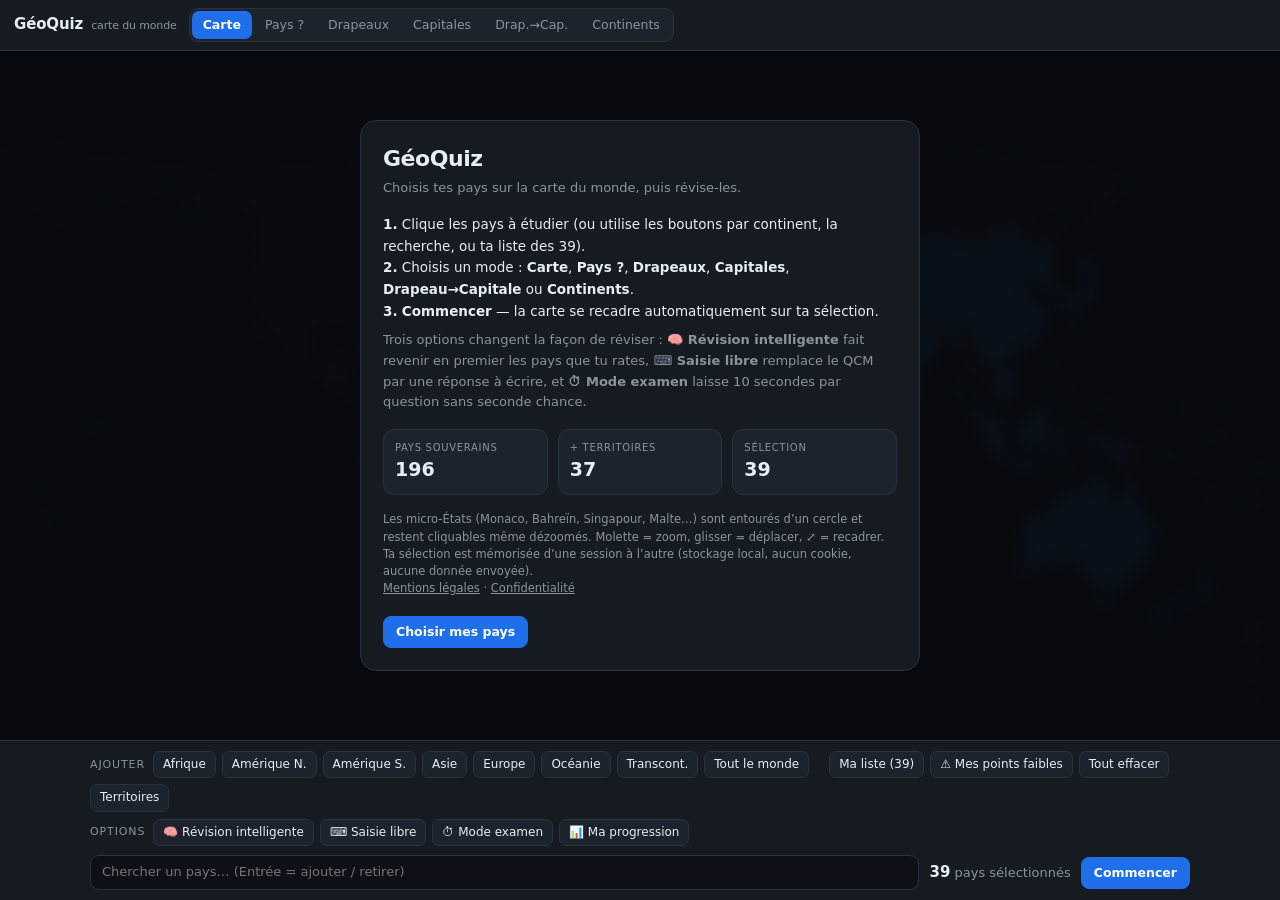
==== commit 098c6443: "Mise à jour : révision espacée, nouveaux modes, carte séparée, PWA - index.html : carte déplacée dan" ====
--- a/index.html
+++ b/index.html
@@ -12,7 +12,29 @@
 <meta property="og:title" content="GéoQuiz — quiz de géographie sur carte du monde">
 <meta property="og:description" content="Situe les pays sur la carte, reconnais les drapeaux, révise les capitales. Gratuit, sans compte, sans pub.">
 <meta property="og:locale" content="fr_FR">
-<meta name="twitter:card" content="summary">
+<meta property="og:url" content="https://geo-study-iota.vercel.app/">
+<meta property="og:image" content="https://geo-study-iota.vercel.app/og.png">
+<meta property="og:image:width" content="1200">
+<meta property="og:image:height" content="630">
+<meta property="og:image:alt" content="Carte du monde du quiz GéoQuiz">
+<meta name="twitter:card" content="summary_large_image">
+<link rel="canonical" href="https://geo-study-iota.vercel.app/">
+<link rel="manifest" href="manifest.webmanifest">
+<link rel="apple-touch-icon" href="icon-192.png">
+<script type="application/ld+json">
+{
+  "@context": "https://schema.org",
+  "@type": "WebApplication",
+  "name": "GéoQuiz",
+  "url": "https://geo-study-iota.vercel.app/",
+  "applicationCategory": "EducationalApplication",
+  "operatingSystem": "Tout navigateur web",
+  "inLanguage": "fr-FR",
+  "isAccessibleForFree": true,
+  "offers": { "@type": "Offer", "price": "0", "priceCurrency": "EUR" },
+  "description": "Quiz de géographie : situer les pays sur la carte du monde, reconnaître les drapeaux et réviser les capitales, avec révision espacée."
+}
+</script>
 <style>
 :root{
   --bg:#0d1117; --panel:#161b22; --panel2:#1c232c; --line:#2a323d;
@@ -169,17 +191,74 @@
 :focus-visible{outline:2px solid var(--acc);outline-offset:2px;border-radius:6px}
 .search input:focus-visible{outline-offset:0}
 #hits button:focus-visible{outline-offset:-2px}
+path.c:focus{outline:none}
+path.c:focus-visible{outline:none;stroke:#fff;stroke-width:2.5px;stroke-dasharray:5 3;paint-order:stroke}
+
+/* --- mouvement réduit --- */
+@media (prefers-reduced-motion:reduce){
+  *,*::before,*::after{transition-duration:.01ms!important;animation-duration:.01ms!important;
+    animation-iteration-count:1!important;scroll-behavior:auto!important}
+}
+
+/* --- saisie libre --- */
+.typing{display:flex;gap:8px;align-items:center;flex:1;min-width:210px}
+.typing input{flex:1;min-width:0;padding:10px 12px;border:1px solid var(--line);border-radius:10px;
+  background:#0d1117;color:var(--ink);font-size:15px;outline:none}
+.typing input:focus{border-color:var(--acc)}
+.typing input.good{border-color:var(--ok)}
+.typing input.wrong{border-color:var(--bad)}
+.typing .hintbox{font-size:12px;color:var(--dim);white-space:nowrap}
+
+/* --- chrono d'examen --- */
+.exam{display:none;height:3px;background:var(--panel2);border-radius:3px;overflow:hidden;margin-top:6px}
+.exam.on{display:block}
+.exam i{display:block;height:100%;background:var(--warn);width:100%}
+
+/* --- barre d'options de l'écran de sélection --- */
+.opts{display:flex;gap:6px;align-items:center;flex-wrap:wrap;margin-top:7px}
+.opts .lab{font-size:11px;text-transform:uppercase;letter-spacing:.08em;color:var(--dim);margin-right:2px}
+
+/* --- fiche de fin : progression --- */
+.lvl{display:inline-flex;gap:3px;align-items:center}
+.lvl i{width:9px;height:5px;border-radius:3px;background:var(--line)}
+.lvl i.on{background:var(--ok)}
+.miss li.up{background:rgba(46,160,67,.13);border-color:rgba(46,160,67,.35);color:#7ee787}
+.miss li.st{display:inline-flex;align-items:center;gap:7px;background:var(--panel2);
+  border-color:var(--line);color:var(--ink)}
+.miss ul.scroll{max-height:220px;overflow:auto;align-content:flex-start}
+.tally{font-size:11px;color:var(--dim);font-variant-numeric:tabular-nums}
+
+/* --- très petits écrans --- */
+@media (max-width:480px){
+  header{flex-wrap:wrap;row-gap:7px;padding:6px 8px}
+  .spacer{display:none}          /* sinon il pousse la marque à droite une fois l'en-tête sur 2 lignes */
+  .brand{order:1;margin-right:auto}
+  .brand b{font-size:15px}
+  .seg{order:3;width:100%;overflow-x:auto;scrollbar-width:none}
+  .seg::-webkit-scrollbar{display:none}
+  .stats{order:2;margin-left:auto;gap:9px}
+  .stat b{font-size:14px}
+  .btn.only-play{order:2;padding:5px 9px;font-size:12px}
+  #bEdit{font-size:0;padding:5px 9px}
+  #bEdit::after{content:'✏️';font-size:13px}
+  #panel{padding:9px 10px}
+  .ask-main{font-size:19px}
+  .card{padding:18px 16px}
+  .grid3{grid-template-columns:1fr;gap:7px}
+}
 </style>
 </head>
 <body class="select">
 <div id="app">
   <header>
     <div class="brand"><b>GéoQuiz</b><span>carte du monde</span></div>
-    <div class="seg" id="modes">
+    <div class="seg" id="modes" role="group" aria-label="Mode de jeu">
       <button data-mode="place" aria-pressed="true">Carte</button>
       <button data-mode="name">Pays ?</button>
       <button data-mode="flag">Drapeaux</button>
       <button data-mode="capital">Capitales</button>
+      <button data-mode="flagcap">Drap.→Cap.</button>
+      <button data-mode="cont">Continents</button>
     </div>
     <button class="btn only-play" id="bEdit">✏️ Choisir les pays</button>
     <div class="spacer"></div>
@@ -192,7 +271,8 @@
   </header>
 
   <div id="stage">
-    <svg id="map" xmlns="http://www.w3.org/2000/svg">
+    <svg id="map" xmlns="http://www.w3.org/2000/svg" role="img"
+         aria-label="Carte du monde interactive. En mode Carte, les pays à trouver sont atteignables à la tabulation et validables par Entrée.">
       <g id="ctx"></g>
       <g id="targets"></g>
       <g id="marks"></g>
@@ -222,8 +302,16 @@
           <button class="btn sm" data-add="all">Tout le monde</button>
           <span style="width:8px"></span>
           <button class="btn sm" id="bList39">Ma liste (39)</button>
+          <button class="btn sm" id="bWeak" title="Sélectionner les pays que tu rates le plus souvent">⚠ Mes points faibles</button>
           <button class="btn sm" id="bNone">Tout effacer</button>
           <button class="btn sm" id="bTerr" aria-pressed="false" title="Rendre sélectionnables les territoires et dépendances">Territoires</button>
+        </div>
+        <div class="opts">
+          <span class="lab">Options</span>
+          <button class="btn sm" id="bSmart" aria-pressed="false" title="Fait revenir plus souvent les pays mal maîtrisés (répétition espacée)">🧠 Révision intelligente</button>
+          <button class="btn sm" id="bType" aria-pressed="false" title="Écrire la réponse au clavier au lieu de choisir parmi 4 propositions">⌨ Saisie libre</button>
+          <button class="btn sm" id="bExam" aria-pressed="false" title="10 secondes par question, aucune seconde tentative">⏱ Mode examen</button>
+          <button class="btn sm" id="bStats" title="Voir ma progression pays par pays">📊 Ma progression</button>
         </div>
         <div class="selrow">
           <div class="search">
@@ -236,14 +324,25 @@
       </div>
       <div class="only-play">
         <div class="pwrap" id="pwrap"></div>
-        <div id="feedback"></div>
+        <div id="feedback" role="status" aria-live="polite" aria-atomic="true"></div>
         <div class="bar"><i id="pbar" style="width:0%"></i></div>
+        <div class="exam"><i id="ebar"></i></div>
       </div>
     </div>
   </div>
 </div>
 <script>
-const MAP = {"w":2011.7,"h":865.5,"countries":{"716":{"d":"M1175.8 636.7L1174.7 636.1L1169.9 636.0L1167.1 635.1L1165.4 635.4L1163.8 634.3L1163.7 632.9L1158.3 631.3L1156.6 628.3L1156.9 624.9L1154.6 624.6L1154.2 622.2L1151.5 620.9L1148.8 618.7L1147.7 614.9L1144.1 608.8L1144.2 607.7L1146.3 607.9L1148.2 608.8L1150.0 608.5L1152.5 609.2L1153.8 608.7L1159.0 602.0L1163.7 599.8L1164.7 596.3L1167.9 594.5L1172.9 594.2L1173.0 596.4L1177.4 596.6L1179.8 597.8L1181.2 599.1L1182.8 599.2L1186.6 600.9L1186.2 602.0L1186.6 604.3L1186.4 611.2L1185.7 613.6L1184.8 614.2L1184.6 614.9L1185.4 615.9L1184.9 617.7L1185.9 621.5L1184.0 624.8L1183.0 625.7L1182.8 627.5L1182.0 628.7L1182.4 629.7L1175.8 636.7Z","n":"Zimbabwe","s":60.1,"c":[1165.3,615.4],"b":[1144.0,594.1,1186.6,636.7]},"894":{"d":"M1172.9 594.2L1167.9 594.5L1164.7 596.3L1163.7 599.8L1159.0 602.0L1153.8 608.7L1152.5 609.2L1150.0 608.5L1148.2 608.8L1146.3 607.9L1144.2 607.7L1142.8 606.3L1141.4 606.0L1138.9 605.7L1133.9 606.7L1127.4 600.2L1126.9 598.1L1126.6 596.1L1127.0 577.5L1138.0 577.5L1137.5 576.3L1138.2 573.9L1138.2 569.0L1138.7 567.5L1138.3 564.2L1140.5 565.8L1140.5 567.6L1145.5 566.3L1145.8 568.9L1146.7 569.7L1149.5 570.6L1153.9 571.0L1154.6 570.6L1155.2 568.8L1155.8 568.6L1158.0 572.7L1162.6 574.5L1163.3 576.5L1164.2 577.1L1165.7 579.9L1166.8 580.0L1168.7 579.1L1169.2 580.2L1169.9 580.3L1170.3 572.2L1168.7 572.7L1168.5 573.9L1166.2 573.5L1163.1 570.1L1162.4 568.0L1164.2 562.1L1164.1 556.7L1163.0 553.8L1165.7 551.0L1165.8 549.2L1176.1 547.3L1177.6 549.9L1179.4 549.9L1181.2 551.8L1182.5 552.0L1182.6 552.7L1185.3 553.4L1188.0 555.0L1188.4 556.3L1189.5 556.3L1190.3 557.8L1190.1 558.9L1191.2 560.2L1191.9 562.2L1189.6 564.3L1190.2 566.0L1189.4 567.6L1189.7 570.0L1189.3 572.0L1189.8 573.2L1190.7 573.4L1190.1 574.3L1188.0 575.2L1187.5 576.3L1187.5 579.0L1186.9 580.4L1185.8 581.3L1187.5 584.0L1188.4 583.5L1188.7 583.9L1172.1 590.1L1172.9 594.2Z","n":"Zambia","s":90.0,"c":[1159.2,578.3],"b":[1126.5,547.3,1191.9,609.2]},"887":{"d":"M1297.1 391.1L1293.1 393.3L1292.4 395.5L1292.8 397.4L1289.5 399.4L1277.4 403.7L1275.8 404.9L1273.8 407.5L1270.1 407.5L1267.0 409.9L1263.6 411.1L1257.4 411.9L1256.1 413.6L1254.8 414.1L1254.2 415.2L1251.8 415.2L1250.5 416.1L1248.5 416.5L1246.4 415.7L1245.6 415.9L1244.1 412.4L1244.3 409.7L1243.1 407.7L1242.0 401.9L1241.5 400.6L1240.4 400.0L1240.6 399.4L1241.1 399.8L1241.1 399.4L1240.6 397.4L1241.1 395.0L1240.8 392.9L1242.6 390.9L1242.3 389.3L1242.4 387.6L1242.8 387.2L1242.5 386.6L1243.7 385.7L1246.5 386.9L1253.2 386.2L1255.4 387.0L1261.9 387.2L1263.4 389.2L1264.4 389.2L1265.9 388.2L1266.5 386.1L1269.5 381.6L1274.1 379.0L1289.9 376.3L1297.1 391.1ZM1302.3 416.3L1304.6 416.2L1306.5 416.9L1304.4 418.1L1302.2 418.3L1299.9 417.0L1301.0 415.8L1302.3 416.3ZM1240.0 399.6L1240.0 398.8L1240.0 399.6ZM1241.5 407.9L1240.9 407.7L1241.3 407.3L1241.5 407.9Z","n":"Yemen","s":69.5,"c":[1268.7,396.4],"b":[1240.0,376.3,1306.4,418.3]},"704":{"d":"M1593.3 360.6L1590.5 362.0L1590.5 363.4L1589.5 364.1L1586.8 363.7L1587.5 365.4L1586.7 366.7L1586.7 368.2L1585.1 370.1L1584.2 370.4L1583.1 376.5L1585.0 379.4L1588.8 383.0L1588.9 384.4L1588.2 384.1L1597.7 393.2L1598.7 393.1L1604.0 399.1L1607.7 408.7L1607.9 412.3L1609.0 414.3L1609.3 416.6L1608.6 415.6L1608.1 416.3L1608.7 417.9L1608.1 417.7L1608.7 420.6L1608.5 420.3L1608.2 420.9L1608.5 422.1L1607.8 422.9L1607.6 424.5L1603.0 427.3L1602.6 428.4L1598.7 430.4L1597.1 428.8L1597.0 430.4L1595.7 429.5L1595.0 430.0L1595.8 430.1L1596.0 431.1L1594.4 431.0L1596.3 432.2L1595.3 433.8L1592.6 431.5L1594.9 434.0L1595.3 435.2L1594.8 435.7L1594.3 435.7L1591.1 432.9L1593.0 435.5L1593.1 436.7L1589.6 438.6L1587.6 441.5L1585.7 441.7L1586.4 440.8L1585.9 440.5L1585.8 435.4L1586.0 434.1L1587.0 433.5L1586.9 432.9L1585.2 431.6L1584.5 431.8L1583.0 430.3L1583.7 429.7L1585.3 429.6L1586.3 428.5L1586.2 427.2L1587.7 427.6L1588.1 426.9L1590.0 426.7L1590.6 427.5L1592.4 427.9L1592.2 426.4L1590.4 424.8L1590.1 422.6L1590.9 421.9L1593.1 422.3L1593.0 420.7L1594.6 420.5L1597.2 418.4L1598.2 418.7L1598.8 418.0L1599.0 416.9L1598.2 413.9L1598.7 411.3L1596.7 407.0L1597.4 403.3L1597.0 401.6L1597.7 399.9L1594.5 396.4L1595.6 395.5L1595.5 394.9L1592.7 393.0L1592.1 391.9L1591.0 392.1L1590.3 391.1L1589.8 389.2L1584.6 384.3L1582.9 381.6L1581.2 380.5L1580.6 379.8L1580.8 378.5L1578.3 377.6L1573.3 374.4L1574.1 373.3L1573.8 372.1L1576.9 372.4L1578.4 369.9L1577.7 368.8L1576.9 368.7L1576.3 367.7L1574.8 367.3L1575.8 366.0L1572.9 364.1L1570.6 365.7L1567.5 364.4L1565.7 362.1L1565.8 359.5L1564.9 358.7L1564.2 359.5L1563.6 358.1L1560.6 355.1L1562.1 352.7L1565.2 354.6L1566.7 352.6L1567.8 353.8L1568.3 352.5L1570.3 354.1L1571.1 352.4L1572.4 353.0L1574.0 352.3L1574.7 350.3L1576.7 349.0L1578.4 350.7L1580.2 351.7L1581.8 351.4L1582.6 352.1L1584.0 351.7L1585.4 352.6L1584.5 354.3L1585.7 357.6L1587.4 357.9L1589.8 359.9L1592.0 359.6L1593.3 360.6ZM1581.0 430.5L1581.0 432.7L1579.9 430.6L1581.0 430.5ZM1591.6 362.4L1590.7 363.2L1590.9 362.1L1591.6 362.4ZM1589.0 365.3L1588.3 364.9L1588.5 364.6L1589.1 364.9L1589.0 365.3ZM1591.5 364.2L1590.9 364.4L1591.6 363.5L1591.5 364.2ZM1588.1 364.9L1587.5 364.6L1587.6 364.2L1588.1 364.9ZM1598.2 430.4L1597.8 430.8L1598.2 430.4ZM1595.9 441.2L1596.1 440.7L1595.9 441.2Z","n":"Vietnam","s":104.8,"c":[1584.9,395.4],"b":[1560.6,349.0,1609.3,441.7]},"862":{"d":"M673.7 442.0L674.6 443.9L673.6 445.2L670.8 446.7L669.6 448.4L670.2 449.8L670.0 450.5L671.7 450.9L671.6 451.8L669.5 453.2L667.1 453.7L666.8 454.4L667.1 456.7L665.6 458.5L669.0 463.1L669.6 463.8L669.6 465.0L667.5 467.3L665.9 467.4L664.4 468.8L661.1 470.0L659.3 469.8L658.0 470.5L657.6 472.7L657.1 473.2L656.5 473.2L654.5 471.0L650.7 471.1L649.7 469.8L647.6 469.8L646.5 468.9L647.1 470.6L649.5 473.2L649.5 475.6L650.6 479.0L650.4 480.1L654.0 480.6L653.8 482.2L650.6 483.7L649.4 486.2L644.4 488.8L642.3 491.5L641.8 491.5L642.0 490.5L641.2 489.6L639.0 490.9L637.4 491.0L634.5 488.1L632.8 480.8L630.6 478.2L629.3 478.2L632.4 474.3L630.5 471.5L629.5 467.5L629.7 462.7L631.9 458.5L631.9 456.9L629.8 456.2L626.4 457.1L623.8 456.8L621.1 457.3L617.4 452.1L614.0 451.2L611.9 451.9L607.0 451.6L606.0 449.5L605.0 449.2L604.6 448.5L605.3 444.5L605.1 443.1L603.8 441.6L603.2 438.5L602.3 438.4L601.8 437.6L600.0 438.0L602.2 434.2L603.2 429.8L604.3 427.7L605.8 425.9L607.0 425.4L608.7 422.4L612.4 421.2L611.4 422.1L608.7 423.0L609.2 425.4L610.2 426.5L609.7 426.7L610.3 428.8L607.1 434.1L609.7 438.9L611.8 438.2L612.7 437.0L613.0 434.8L610.8 429.6L610.6 428.0L611.1 427.7L611.1 426.9L618.2 424.3L619.0 423.4L620.5 423.7L620.6 422.4L618.5 422.7L618.1 421.1L618.6 419.7L619.7 419.2L620.5 420.0L621.5 423.6L623.7 423.4L625.9 423.9L628.2 425.6L628.8 427.4L628.6 428.6L629.3 429.8L639.9 428.9L641.9 431.3L645.8 432.5L647.4 432.3L651.2 430.0L653.7 429.8L650.9 429.5L650.6 428.9L664.0 428.3L661.2 429.5L658.2 429.6L659.4 431.1L659.0 432.6L660.1 431.7L661.3 434.3L661.8 433.7L662.2 434.0L662.2 433.0L662.7 433.1L664.5 435.2L664.3 434.1L665.1 434.1L665.3 433.6L666.8 435.2L668.5 435.7L669.6 436.9L668.3 438.2L667.0 441.7L664.9 441.7L666.6 442.9L669.4 441.8L671.2 442.1L672.0 441.5L673.7 442.0ZM653.3 425.8L653.4 426.6L652.8 427.3L650.2 426.8L651.3 426.1L652.3 426.6L653.3 425.8ZM668.4 440.0L668.0 440.2L668.0 439.5L668.9 438.8L669.2 439.5L668.4 440.0ZM669.4 438.3L668.8 438.5L669.4 437.9L669.9 437.9L669.4 438.3ZM645.7 427.2L644.6 427.0L645.7 427.2Z","n":"Venezuela","s":103.8,"c":[637.3,455.3],"b":[600.0,419.2,674.6,491.5]},"548":{"d":"M1923.0 589.0L1923.0 591.1L1923.6 591.0L1924.2 589.7L1924.7 589.7L1924.7 592.9L1923.9 593.8L1922.0 594.1L1921.6 592.7L1921.9 588.6L1922.5 587.8L1923.0 589.0ZM1925.0 597.0L1926.7 599.2L1924.5 599.9L1924.5 597.4L1923.5 596.9L1924.4 595.6L1925.0 597.0ZM1929.5 596.2L1929.4 594.4L1930.0 593.0L1929.9 595.7L1929.5 596.2ZM1928.5 606.1L1929.0 607.1L1928.6 607.7L1926.7 607.2L1927.6 606.2L1928.5 606.1ZM1931.3 614.9L1930.8 615.2L1929.5 614.5L1930.0 613.0L1930.7 613.0L1931.3 614.9ZM1929.4 598.5L1928.0 598.4L1927.6 597.9L1929.1 596.9L1929.4 598.5ZM1931.3 618.7L1930.8 619.4L1930.4 619.2L1929.9 618.3L1930.2 617.4L1930.8 617.3L1930.7 618.2L1931.3 618.7ZM1928.6 592.9L1927.3 593.0L1929.4 591.9L1928.6 592.9ZM1930.3 592.2L1930.4 590.0L1930.3 592.2ZM1929.6 601.3L1929.6 601.7L1928.1 601.5L1928.1 600.4L1928.5 600.1L1929.6 601.3ZM1928.1 583.2L1927.6 582.5L1928.2 582.0L1928.5 582.7L1928.1 583.2ZM1928.2 585.5L1927.3 585.7L1927.3 585.1L1927.9 584.7L1928.2 585.5ZM1924.4 594.7L1923.8 594.4L1924.0 594.0L1924.6 594.2L1924.4 594.7ZM1932.5 622.7L1931.6 622.8L1932.5 622.7Z","n":"Vanuatu","s":7.0,"c":[1923.1,590.9],"b":[1921.6,582.0,1932.4,622.8]},"860":{"d":"M1364.6 230.4L1365.0 230.2L1366.2 230.9L1364.6 231.7L1364.5 232.4L1362.1 234.6L1362.3 235.0L1363.9 235.6L1364.9 235.4L1365.7 236.5L1369.1 237.4L1368.8 236.0L1369.7 236.1L1369.6 234.8L1371.4 236.9L1372.9 237.1L1373.3 238.0L1374.2 237.9L1376.1 239.0L1378.6 239.3L1376.5 241.1L1375.4 240.8L1375.5 241.9L1374.3 241.6L1372.6 243.4L1370.3 242.6L1368.7 242.9L1366.9 243.0L1365.4 242.0L1366.6 239.9L1364.2 237.9L1364.0 238.8L1361.5 240.3L1359.5 239.6L1359.1 240.9L1360.1 243.1L1356.9 243.3L1358.8 243.8L1358.0 244.1L1358.6 245.0L1357.5 245.4L1357.6 246.7L1357.1 247.3L1353.2 246.7L1351.9 247.7L1352.0 249.3L1353.6 249.8L1354.0 250.7L1356.4 251.1L1356.4 252.7L1356.9 253.9L1358.7 255.6L1358.7 256.7L1357.2 259.6L1357.3 262.1L1355.9 261.5L1354.3 261.7L1352.1 260.8L1350.6 261.0L1349.9 258.2L1350.2 257.3L1349.8 256.8L1346.3 255.4L1344.5 255.4L1336.7 250.8L1335.9 250.9L1333.6 249.6L1325.8 244.5L1324.6 242.3L1320.9 237.6L1318.5 236.4L1317.4 237.0L1313.3 236.8L1311.1 235.7L1310.5 233.4L1311.0 233.2L1309.4 232.1L1309.2 230.6L1308.5 230.1L1305.9 229.9L1304.6 228.8L1303.0 228.4L1301.2 227.1L1300.9 227.8L1299.3 228.0L1301.4 230.1L1298.9 228.9L1298.3 230.8L1295.7 231.2L1294.5 232.8L1295.5 235.4L1296.1 236.0L1295.8 236.5L1290.4 236.2L1284.6 213.3L1296.4 209.9L1310.7 217.1L1311.8 218.5L1317.1 222.7L1323.0 221.8L1329.3 222.3L1331.4 221.3L1335.1 223.8L1337.4 226.5L1338.7 225.8L1340.1 231.9L1342.6 232.0L1345.2 237.0L1351.4 236.9L1352.6 238.0L1352.7 239.3L1354.9 240.5L1355.7 240.5L1355.3 238.9L1357.1 235.5L1361.1 233.1L1362.2 231.5L1363.2 231.7L1364.6 230.4ZM1370.6 245.0L1369.6 245.0L1369.0 243.5L1370.4 244.1L1370.6 245.0ZM1365.7 238.5L1365.0 238.1L1365.7 238.5ZM1373.4 244.7L1372.9 244.7L1373.4 244.7Z","n":"Uzbekistan","s":107.6,"c":[1331.5,236.0],"b":[1284.5,209.9,1378.6,262.1]},"858":{"d":"M725.1 708.0L723.6 712.0L721.9 713.8L718.3 715.5L714.1 714.5L711.3 715.3L707.8 713.8L705.9 712.4L702.5 712.6L698.9 709.0L698.3 704.5L699.2 703.7L699.4 702.6L698.3 700.0L698.5 698.6L697.8 696.5L698.5 695.0L698.0 693.3L698.6 689.8L698.0 688.2L698.9 685.6L699.3 686.1L701.1 686.2L701.5 685.4L703.0 685.1L707.9 689.3L708.4 691.2L709.4 691.0L710.3 689.8L713.0 692.5L716.4 693.8L718.7 696.1L721.3 697.4L722.5 699.6L725.4 701.7L723.7 704.4L724.2 707.4L725.1 708.0Z","n":"Uruguay","s":41.1,"c":[711.5,700.3],"b":[697.7,685.1,725.4,715.4]},"583":{"d":"M1883.0 452.9L1882.3 453.0L1882.0 452.1L1882.9 452.1L1883.0 452.9ZM1770.0 436.1L1769.6 436.6L1770.0 436.1Z","n":"Micronesia","s":1.4,"c":[1882.5,452.5],"b":[1769.5,436.0,1883.0,453.0]},"584":{"d":"M1953.7 450.9L1955.3 451.1L1954.5 451.4L1953.7 450.9ZM1946.4 459.1L1946.8 458.0L1946.4 459.1ZM1956.4 451.5L1957.4 452.0L1956.4 451.5ZM1941.0 449.8L1940.1 449.8L1941.0 449.8Z","n":"Marshall Is.","s":1.7,"c":[1954.5,451.1],"b":[1940.1,449.7,1957.4,459.1]},"580":{"d":"M1807.3 400.6L1806.9 400.7L1806.9 400.1L1807.5 399.8L1807.3 400.6ZM1807.0 401.7L1806.8 402.0L1806.6 401.1L1807.0 401.7ZM1805.5 406.8L1804.8 406.7L1805.5 406.8ZM1803.7 382.1L1803.7 381.5L1803.7 382.1ZM1805.5 393.1L1805.0 392.8L1805.5 393.1Z","n":"N. Mariana Is.","s":1.1,"c":[1807.1,400.2],"b":[1803.6,381.5,1807.4,406.8]},"850":{"d":"M651.3 383.9L652.3 384.2L650.6 384.5L651.3 383.9ZM651.2 380.5L650.2 380.3L651.2 380.5ZM652.2 380.4L651.5 380.5L652.2 380.4Z","n":"U.S. Virgin Is.","s":1.8,"c":[651.4,384.2],"b":[650.2,380.3,652.3,384.5]},"316":{"d":"M1803.4 412.4L1802.7 411.4L1803.6 410.1L1804.0 410.3L1803.4 412.4Z","n":"Guam","s":2.6,"c":[1803.3,411.3],"b":[1802.7,410.1,1804.0,412.4]},"016":{"d":"M65.8 585.1L67.2 585.1L67.2 586.5L65.8 586.5Z","n":"American Samoa","s":1.4,"c":[66.4,585.8],"b":[65.7,585.1,67.1,586.5]},"630":{"d":"M644.2 379.8L646.9 380.2L646.9 381.1L644.8 382.8L638.1 382.6L638.4 381.2L638.0 380.3L638.6 379.5L644.2 379.8ZM647.9 381.9L647.1 381.8L648.2 381.6L648.6 381.8L647.9 381.9ZM634.5 382.2L634.2 381.9L634.6 381.9L634.5 382.2Z","n":"Puerto Rico","s":9.5,"c":[642.4,381.1],"b":[634.1,379.5,648.6,382.7]},"840":{"d":"M634.0 213.3L649.9 213.2L651.5 211.5L653.2 211.2L653.7 211.6L654.3 210.8L655.0 210.7L655.2 209.9L658.0 207.7L659.0 205.6L660.3 204.4L661.2 202.8L666.6 198.2L667.4 198.4L667.1 199.3L667.5 199.7L670.9 198.8L672.8 200.5L669.9 208.8L671.5 209.6L670.6 211.6L670.9 212.2L672.1 212.2L671.6 214.0L672.1 214.4L670.8 215.3L667.4 215.9L665.9 217.1L665.7 216.4L664.5 216.7L664.2 216.3L663.3 217.9L662.1 217.4L662.8 216.8L662.4 216.7L662.8 216.0L661.5 216.8L659.8 219.3L657.6 220.1L657.6 219.6L657.1 220.3L657.2 219.5L656.5 220.4L656.3 220.1L656.0 220.9L654.8 220.5L653.4 221.5L653.7 221.8L651.6 223.6L649.0 226.8L649.6 228.1L648.4 228.5L646.9 229.9L648.2 230.5L648.2 232.0L648.9 233.5L651.2 233.0L651.0 231.8L650.5 231.5L651.1 231.5L651.5 232.2L651.1 233.9L647.3 234.8L647.4 233.7L644.6 235.1L645.2 233.5L644.4 233.9L644.1 233.2L642.5 235.8L635.2 236.4L631.3 238.0L628.7 239.7L629.9 237.8L629.8 236.6L629.4 238.7L626.8 241.1L626.8 241.5L628.1 241.9L626.3 245.7L626.5 244.5L625.1 246.8L624.2 247.2L623.8 248.2L622.8 248.8L621.3 250.6L620.3 251.0L621.0 249.7L619.9 249.3L618.4 247.6L619.4 245.7L620.9 245.2L621.6 244.5L618.3 246.6L618.3 250.1L619.4 252.0L618.5 253.2L619.1 253.3L619.0 254.2L616.7 256.5L614.6 259.7L613.2 260.5L612.1 262.2L612.3 260.7L614.9 257.2L614.0 257.1L614.5 256.4L614.0 255.9L614.7 254.6L613.5 255.2L612.7 254.2L613.0 253.1L614.3 253.0L613.5 252.2L612.8 252.5L613.2 251.8L613.9 251.6L613.7 251.0L613.2 251.2L613.5 250.6L614.1 250.7L614.5 250.1L614.0 250.2L614.2 249.4L615.3 248.3L616.4 248.3L615.8 248.1L616.6 247.4L615.7 247.1L615.3 247.9L614.6 248.3L614.6 247.9L614.2 248.6L614.1 248.1L613.3 249.2L612.6 249.0L613.1 249.8L612.7 250.4L612.3 250.2L611.6 253.6L611.9 254.6L611.1 254.2L610.9 253.1L610.8 253.5L611.7 256.4L609.8 255.3L609.5 254.5L609.2 255.1L608.9 254.1L607.6 254.4L607.9 253.5L609.4 252.0L609.5 251.3L609.3 252.0L607.8 253.1L607.3 254.7L608.5 254.7L609.0 255.7L610.6 256.3L611.7 257.6L610.9 258.9L610.2 258.9L607.8 255.9L609.8 259.0L610.9 259.6L610.5 259.9L610.9 260.5L610.8 260.9L610.1 260.8L609.6 261.5L608.5 260.0L610.1 262.2L610.1 262.9L609.4 263.2L608.6 261.8L605.6 261.1L608.3 262.1L608.8 263.8L611.3 263.7L611.8 270.6L611.2 265.3L610.6 266.5L610.9 268.7L609.4 267.7L609.2 268.5L608.6 268.3L608.7 268.7L608.0 268.6L606.8 269.3L606.3 269.0L606.3 268.0L605.9 269.7L609.3 269.6L608.7 271.4L610.4 269.7L610.7 270.4L610.3 271.7L607.6 273.5L606.1 273.2L605.9 272.4L604.8 273.0L603.4 272.4L605.7 274.0L603.8 275.8L602.6 274.7L602.9 275.6L603.9 276.1L605.5 275.8L605.9 276.1L605.4 276.7L603.7 277.6L601.6 277.5L600.6 278.2L600.1 277.4L600.0 278.7L597.7 280.2L596.2 282.4L596.5 280.9L595.7 282.6L593.7 282.5L591.1 283.7L588.5 286.8L588.6 285.7L587.9 287.4L586.1 288.3L584.6 289.6L584.0 289.5L583.7 290.4L581.2 291.4L579.8 291.4L580.5 291.9L579.8 292.8L578.8 291.8L579.0 293.2L577.4 294.9L576.3 295.3L576.4 295.9L575.0 297.5L575.4 297.5L574.1 298.6L574.4 299.2L573.5 299.6L572.5 302.1L572.4 308.5L574.7 316.7L574.2 318.0L574.4 320.4L573.9 318.6L574.3 316.4L573.7 317.6L574.0 316.1L573.4 315.0L573.4 317.3L575.3 327.2L573.8 333.4L571.2 337.1L567.7 337.7L567.7 336.6L568.7 336.9L567.9 336.3L567.1 333.4L565.4 332.4L565.1 329.6L564.7 329.2L565.6 328.0L564.3 328.8L565.0 326.3L564.0 326.4L563.9 327.0L563.4 326.8L561.8 322.9L563.9 320.6L562.6 320.0L562.7 321.1L561.9 321.6L561.6 320.7L563.3 316.7L563.8 314.1L559.5 307.6L557.9 306.5L556.4 306.7L555.8 307.7L550.5 309.2L550.1 308.6L550.2 308.1L550.7 308.7L550.6 307.9L549.2 306.4L549.9 305.3L548.7 306.1L545.5 304.6L547.3 304.6L546.7 304.1L541.5 305.0L542.8 304.4L542.9 303.6L542.0 303.8L541.0 305.0L539.9 305.3L540.3 304.7L539.1 305.5L537.0 305.7L538.3 305.3L537.7 302.8L536.5 304.8L532.5 304.5L530.2 305.0L528.4 306.1L525.9 304.8L524.7 305.4L524.0 306.3L525.1 307.0L527.7 306.1L528.0 306.4L527.0 307.1L527.8 307.8L528.8 306.8L529.2 306.9L529.2 308.3L527.0 309.6L527.8 310.8L530.2 312.2L529.2 313.3L528.9 312.9L528.0 313.6L528.2 313.0L527.6 311.9L524.5 310.1L524.8 311.3L523.7 312.8L523.0 311.6L521.9 311.7L520.8 312.6L518.1 311.6L518.9 311.4L518.7 309.9L517.3 309.9L516.7 308.8L515.7 308.2L514.2 309.0L514.3 309.7L513.3 309.9L511.2 309.7L508.7 308.5L505.2 308.9L505.0 308.4L505.8 307.5L505.5 307.3L504.7 308.3L504.8 309.1L499.8 311.0L501.2 310.0L499.9 310.0L500.4 308.7L498.8 309.0L499.0 311.1L496.4 313.7L490.6 316.7L492.0 315.8L490.1 315.6L489.6 316.0L488.8 315.3L489.1 316.7L489.6 316.9L488.0 317.6L487.6 317.1L487.0 318.5L485.2 318.8L485.2 319.3L485.8 319.1L485.4 319.8L484.8 320.5L483.3 320.8L483.8 321.8L482.5 324.0L481.0 323.1L481.1 324.2L482.2 324.5L481.4 326.2L481.4 329.3L482.2 332.6L480.8 333.1L478.8 332.0L476.3 331.6L472.3 329.5L471.3 325.7L471.8 322.6L468.6 317.7L467.4 312.3L464.9 308.8L459.9 308.0L457.5 309.4L456.1 312.1L453.8 313.4L448.5 309.8L447.8 308.1L447.6 303.5L442.8 298.0L441.9 296.0L432.6 296.0L431.6 298.8L416.6 298.8L399.1 291.4L400.1 290.1L387.0 291.2L387.2 290.5L386.7 290.4L387.3 287.7L386.9 286.4L384.7 283.7L383.0 283.6L383.3 282.9L383.1 281.9L380.0 281.3L378.3 279.4L373.8 279.0L373.2 278.4L374.4 275.2L373.6 274.4L374.0 273.0L372.7 271.5L371.5 267.4L372.0 265.9L373.1 264.9L373.3 264.1L373.2 263.6L371.9 263.2L371.3 261.9L371.7 259.8L372.3 258.3L372.8 258.2L372.9 259.5L373.8 260.2L373.5 257.2L374.0 256.9L378.2 256.6L374.0 256.0L373.5 256.2L372.4 258.0L371.0 256.6L370.4 257.0L371.2 255.5L371.5 256.1L371.5 255.7L369.5 251.2L371.3 245.8L370.3 242.8L370.9 241.3L372.9 239.6L375.8 235.3L376.1 233.3L377.0 232.0L376.8 231.2L378.1 228.3L378.2 226.9L381.1 223.6L382.1 223.1L381.6 223.2L383.3 221.4L391.2 209.7L393.4 205.8L397.0 206.2L396.2 205.5L393.2 205.4L394.6 203.4L394.5 204.5L395.6 203.1L395.0 202.6L395.3 201.9L397.0 201.2L396.0 200.8L395.5 201.3L397.1 197.0L397.0 195.0L398.3 192.6L401.1 193.8L405.2 194.0L405.6 194.4L406.8 194.0L406.4 195.6L403.2 197.6L402.0 198.8L403.3 198.5L402.5 198.6L402.9 198.1L407.2 195.4L406.6 196.3L405.3 197.3L405.3 198.2L404.5 199.2L404.0 199.1L403.3 199.7L403.5 199.0L401.7 200.2L403.2 200.3L405.9 198.7L407.3 196.2L408.9 194.8L408.7 193.8L408.5 194.4L408.2 193.9L409.2 193.1L408.6 192.0L409.6 191.8L410.2 190.8L410.1 188.8L544.1 188.8L545.3 186.5L546.5 186.9L545.9 188.7L546.0 190.3L549.8 191.7L553.5 191.1L555.4 192.2L555.4 193.2L557.4 193.0L559.1 194.5L562.5 193.6L563.0 194.2L566.2 194.2L566.8 194.9L569.0 194.9L575.1 193.0L588.4 201.6L588.2 203.2L588.8 204.3L591.1 203.8L590.7 206.6L592.6 206.4L593.0 207.2L591.9 208.3L595.9 211.2L593.7 222.2L589.4 228.1L586.0 230.1L585.3 231.1L585.1 233.0L586.5 234.0L587.8 234.0L594.9 230.6L600.5 229.7L607.5 227.0L608.4 226.3L608.1 225.6L608.4 222.8L610.2 222.1L620.5 221.8L625.3 217.6L631.4 213.9L634.0 213.3ZM407.5 147.3L405.7 148.7L404.3 150.8L402.1 152.4L399.2 153.9L398.1 153.7L398.9 151.6L401.1 150.7L400.8 150.5L402.6 148.2L402.9 146.7L403.9 146.2L399.3 147.4L396.9 149.3L396.1 149.2L396.7 148.1L400.6 145.7L402.2 145.5L400.8 145.3L400.4 144.2L400.3 142.9L400.9 142.2L400.1 141.4L400.9 140.5L398.6 139.8L399.6 138.9L400.3 137.1L401.0 136.8L402.3 137.5L401.8 136.0L403.6 135.7L402.2 135.4L401.1 135.9L400.9 134.6L402.0 133.3L404.0 131.9L401.0 133.6L399.6 132.3L400.4 130.5L400.1 130.0L402.2 126.7L401.1 127.3L400.9 127.9L400.4 127.9L397.7 133.0L397.1 133.5L396.2 133.5L395.8 132.6L394.3 132.6L395.4 131.6L395.9 130.2L397.3 129.7L396.3 129.9L396.7 128.9L395.6 130.2L394.8 130.5L394.2 129.5L392.7 129.0L392.5 129.5L391.7 129.9L393.3 130.2L393.6 130.9L392.8 131.4L393.9 131.5L393.8 132.3L393.3 132.8L390.2 133.6L387.9 131.6L387.7 129.5L386.4 128.5L386.8 128.2L383.2 126.0L385.3 125.0L385.9 124.2L386.8 123.5L387.1 124.0L385.8 125.5L387.3 124.3L388.4 124.2L387.5 123.2L384.1 124.4L381.3 125.0L378.1 123.8L379.2 123.3L379.3 122.6L378.6 123.2L377.3 123.5L372.4 122.7L366.6 123.2L367.2 122.8L367.2 122.4L365.2 121.4L368.2 119.5L364.0 121.1L361.7 120.6L363.8 119.6L360.3 119.2L361.6 118.7L361.1 118.2L362.3 117.3L364.0 117.0L362.8 116.9L358.0 118.1L357.6 117.7L355.5 118.3L355.5 117.8L358.3 116.4L356.1 117.2L354.7 117.3L354.1 117.6L355.0 117.5L353.3 118.5L352.2 118.6L352.6 119.5L351.8 120.0L349.7 120.5L352.5 120.0L352.6 120.5L351.1 121.1L349.6 122.3L347.4 123.3L343.7 123.3L343.9 122.7L340.9 124.6L341.3 123.8L340.0 124.7L339.2 124.5L338.8 125.1L337.0 125.8L335.2 125.8L331.8 127.7L331.0 127.4L330.6 127.7L327.8 128.0L327.3 127.6L328.4 126.9L331.3 126.1L334.5 124.6L331.9 125.3L330.9 124.6L336.1 121.7L337.7 120.6L339.2 119.2L345.2 117.5L350.2 118.3L347.8 116.7L352.7 114.8L351.4 115.0L348.9 116.0L346.5 115.9L344.1 116.5L338.8 118.1L337.7 119.0L333.9 120.3L333.2 121.0L332.2 121.4L330.3 121.9L329.0 121.6L329.5 122.6L328.7 123.3L325.3 124.2L325.8 124.4L325.0 125.0L323.5 125.3L323.7 124.8L322.1 125.3L320.8 126.1L318.4 127.0L316.7 128.2L318.9 129.4L318.8 129.8L317.5 130.6L310.9 133.2L311.2 133.3L310.2 134.0L305.8 134.9L299.5 137.5L295.3 138.7L294.4 139.6L292.2 140.8L287.1 142.1L285.4 143.0L283.1 143.2L282.6 143.4L283.1 143.6L280.3 144.1L278.9 144.9L279.4 145.5L277.5 146.3L277.9 145.6L275.7 146.8L271.2 147.8L269.4 148.9L270.6 147.7L270.3 147.6L265.0 149.4L263.0 149.5L260.9 150.3L259.5 150.3L260.7 149.4L261.8 149.4L260.8 148.9L255.1 151.7L253.1 152.2L253.2 151.1L251.4 152.6L250.2 152.8L249.7 152.2L248.8 153.0L247.4 153.5L249.4 151.8L251.6 151.4L258.5 148.3L261.8 147.2L264.8 146.6L264.5 147.0L266.1 146.7L264.9 147.3L265.0 148.1L266.2 147.4L267.6 147.8L267.8 146.6L270.9 144.8L280.9 141.5L281.5 142.0L283.1 140.6L286.3 139.1L289.9 137.7L291.5 137.9L291.6 136.9L294.3 134.7L295.1 134.2L297.1 133.8L296.2 133.5L297.1 132.5L301.5 130.7L301.5 130.5L304.8 128.3L301.7 129.8L295.3 131.4L295.4 130.0L296.7 129.1L298.1 129.3L297.3 128.6L295.1 129.5L294.8 129.3L293.0 130.8L291.5 132.4L290.5 132.6L290.6 129.6L288.9 130.2L288.4 128.8L282.8 130.3L281.4 131.1L277.7 131.2L280.6 130.3L281.8 129.0L283.0 128.5L281.7 128.7L281.8 128.3L282.5 127.5L285.3 125.7L287.5 122.3L287.4 121.7L291.0 119.8L292.3 119.4L291.5 119.4L286.1 121.8L286.3 122.2L284.7 123.3L278.5 124.4L277.1 123.9L277.8 123.3L277.6 121.6L276.6 120.9L277.4 120.4L276.3 120.2L281.2 118.2L282.5 118.9L282.4 119.2L281.0 119.9L283.8 118.9L283.8 119.9L286.3 119.0L284.9 118.4L286.6 118.2L286.4 117.8L284.6 118.4L280.1 118.0L280.1 117.8L282.5 117.0L281.1 116.7L281.0 116.5L281.9 116.1L280.9 116.4L280.2 117.0L279.3 117.0L280.2 115.9L279.7 115.7L281.2 114.6L279.9 114.5L280.6 113.9L282.5 113.7L282.1 113.1L284.6 112.7L284.8 112.2L285.9 111.4L290.8 109.3L292.8 109.2L293.0 108.7L295.1 108.0L293.6 108.5L295.6 106.8L296.9 106.2L298.2 106.2L298.3 105.6L299.4 105.1L301.6 104.9L302.2 105.6L300.9 106.2L302.5 105.7L303.1 106.1L307.5 104.8L310.8 103.3L311.6 103.8L316.0 103.2L319.2 101.7L321.3 99.3L321.4 98.4L320.5 98.2L321.4 97.7L323.9 97.4L325.4 96.4L325.4 95.5L323.1 96.2L322.0 96.1L314.5 98.6L315.2 97.8L314.8 97.0L314.0 97.3L314.4 97.7L313.4 98.3L312.1 97.4L309.6 97.4L305.8 98.1L301.8 97.4L301.4 96.6L303.1 95.4L302.7 94.2L304.3 94.2L305.4 93.7L306.9 93.5L302.7 92.8L301.6 91.5L307.5 90.3L312.4 88.9L315.5 88.9L316.1 88.7L315.5 88.3L316.3 87.9L323.8 86.5L327.1 86.5L326.1 86.5L326.2 86.8L323.9 88.1L322.8 88.5L323.2 89.2L330.3 89.4L334.0 88.1L335.1 88.6L335.8 87.8L333.1 87.4L333.8 87.0L334.0 85.9L333.4 85.3L333.8 84.8L335.2 84.5L335.4 85.4L334.4 86.0L334.2 86.6L334.8 87.2L336.8 87.0L338.0 87.6L340.1 87.4L340.8 86.9L341.0 86.3L339.3 86.0L336.2 86.7L335.8 86.4L335.4 85.9L336.1 85.3L338.5 84.4L338.4 84.1L331.5 83.7L332.8 81.0L331.0 78.6L327.6 76.9L329.8 76.5L334.0 74.1L342.9 73.7L350.1 71.3L353.7 69.4L362.4 66.4L362.3 66.7L360.3 67.2L365.7 66.5L371.6 65.0L372.0 65.2L370.6 65.7L370.8 65.8L369.5 66.4L370.0 66.6L372.0 65.5L373.9 65.4L372.0 64.8L374.8 64.1L377.0 63.6L377.4 63.7L376.2 64.1L376.2 64.2L382.4 63.7L392.4 60.9L391.5 61.2L391.5 61.5L393.7 62.4L389.9 63.3L389.9 63.8L391.9 63.5L395.1 62.5L395.9 62.5L396.2 63.0L395.0 63.5L396.6 64.0L401.5 63.3L404.5 63.7L404.5 63.9L402.3 64.7L402.5 65.2L404.4 65.2L402.9 65.7L413.8 65.5L415.6 66.4L417.2 66.2L417.9 66.9L425.0 67.2L426.4 68.0L428.5 68.1L435.1 67.5L439.2 69.9L440.8 69.9L382.3 121.6L383.9 122.0L384.7 121.6L386.1 122.2L388.3 121.4L391.0 121.3L389.0 122.8L390.1 123.9L389.7 124.6L391.2 127.8L389.8 129.6L390.1 129.7L394.3 128.3L395.3 128.2L396.6 127.5L397.6 126.4L398.5 126.3L399.0 125.6L403.8 124.5L404.5 125.7L403.7 126.5L403.4 127.4L404.5 128.6L404.2 129.7L405.3 130.9L405.6 132.6L405.1 133.0L404.3 139.7L403.2 140.4L404.3 140.7L403.1 141.7L403.8 142.0L402.9 143.2L404.1 143.2L406.6 144.7L406.9 146.0L408.3 146.0L407.5 147.3ZM314.2 136.0L316.3 136.0L315.3 136.7L315.8 137.5L314.1 138.2L312.0 137.9L312.2 138.8L305.6 140.5L305.4 141.1L302.8 142.1L302.6 141.9L305.0 140.9L303.7 140.7L304.7 140.1L303.8 140.0L302.9 140.3L303.3 140.8L302.0 141.3L303.0 138.9L305.1 137.6L307.6 137.0L307.4 139.1L308.8 137.1L309.6 136.9L309.4 136.2L310.2 135.8L310.9 135.7L310.9 136.6L312.6 136.2L313.5 135.2L313.9 135.1L314.8 135.6L314.2 136.0ZM272.3 102.7L274.4 103.0L277.1 102.4L278.5 104.2L281.6 104.6L280.0 105.4L277.8 105.4L274.9 106.6L275.4 105.5L273.4 103.8L269.4 104.3L269.5 103.6L271.5 102.4L272.3 102.7ZM636.7 238.2L636.2 238.6L636.5 238.7L640.0 237.8L632.6 240.3L628.8 240.8L629.3 240.3L628.2 240.8L628.2 240.4L631.2 238.7L636.1 238.2L638.3 237.2L636.7 238.2ZM226.4 159.2L226.9 159.3L228.1 158.6L228.4 159.0L225.7 160.2L226.6 160.4L223.1 161.7L218.3 162.9L217.3 162.6L221.7 161.4L223.3 160.4L224.0 160.7L224.6 160.2L223.6 159.7L224.7 158.9L226.8 158.5L226.4 159.2ZM393.6 144.7L395.2 144.8L395.1 145.6L394.4 146.2L395.7 147.3L395.4 149.7L394.5 149.1L393.3 149.8L394.3 149.7L394.6 150.6L393.9 151.2L394.9 151.3L392.2 154.2L391.5 154.1L391.6 153.1L390.9 152.8L391.5 151.7L390.3 152.2L390.2 150.6L391.3 150.2L391.4 149.6L392.0 149.1L390.9 149.0L390.1 147.9L391.4 147.9L392.9 147.1L392.9 146.5L390.8 146.9L392.7 145.8L393.6 144.7ZM216.7 162.5L208.2 165.6L212.6 163.2L214.4 162.9L215.0 162.1L216.1 161.6L218.3 161.5L216.7 162.5ZM155.7 376.3L155.1 376.5L154.2 375.9L154.6 373.9L154.2 371.6L155.8 369.9L155.6 369.0L156.1 368.3L159.1 370.1L159.5 371.6L160.7 373.0L159.0 374.3L157.5 374.7L155.7 376.3ZM247.5 152.7L247.0 153.6L247.5 154.5L246.6 154.1L244.9 154.8L242.6 154.8L238.9 156.1L237.9 156.0L238.3 155.3L242.4 153.1L246.5 152.2L247.5 152.7ZM398.5 134.0L400.3 134.1L399.4 137.2L399.9 134.8L399.4 134.8L398.8 135.7L398.7 137.4L397.6 138.7L393.5 140.5L393.2 140.0L395.6 138.0L395.7 137.1L398.2 133.1L398.5 134.0ZM392.7 138.8L391.0 142.2L387.8 145.4L388.1 143.6L389.4 142.8L388.7 142.8L388.4 142.4L389.0 141.9L388.2 141.9L389.9 140.7L390.0 139.4L387.8 140.6L387.0 140.8L388.4 139.2L391.5 137.7L392.7 138.8ZM271.7 121.1L273.0 121.5L271.3 122.9L270.8 123.8L268.1 124.2L267.3 124.7L264.5 123.2L264.7 122.1L267.4 122.0L270.2 121.1L271.7 121.1ZM394.2 133.6L394.3 134.1L393.2 134.8L393.3 135.0L395.2 134.3L396.4 134.9L395.3 136.1L393.3 136.3L394.7 136.6L394.5 137.4L393.6 138.0L391.7 136.9L389.8 138.4L389.0 138.2L389.5 136.9L388.9 135.1L391.4 133.7L391.5 134.4L392.3 133.8L394.2 133.6ZM176.8 170.4L173.8 170.4L179.7 169.3L180.3 169.0L179.7 168.7L181.7 168.0L181.8 168.6L180.2 169.4L180.1 169.8L176.8 170.4ZM319.7 132.9L320.5 132.6L321.4 133.2L319.8 134.0L319.7 133.5L318.8 134.2L317.5 134.4L317.8 134.0L315.1 135.0L313.6 134.5L316.8 133.2L317.6 133.4L318.1 132.5L319.3 132.4L319.7 132.9ZM401.0 149.7L398.5 151.3L397.8 150.9L398.4 150.1L395.6 151.6L396.3 150.4L398.4 149.1L399.8 147.7L402.1 146.9L402.2 148.3L401.0 149.7ZM349.4 124.4L348.8 124.5L349.6 123.9L355.3 121.3L355.8 121.6L350.6 124.1L349.4 124.4ZM394.4 141.7L394.5 142.9L393.6 143.3L390.7 145.9L389.3 146.2L391.1 144.3L391.9 144.0L391.6 143.3L392.6 141.8L394.2 141.2L394.4 141.7ZM482.3 331.3L482.0 327.1L482.6 324.8L482.3 331.3ZM398.1 140.8L399.4 141.2L398.2 142.7L397.6 143.1L397.4 141.8L396.6 143.6L394.6 144.0L394.1 143.9L395.6 142.0L395.4 140.8L396.2 140.4L398.1 140.8ZM1862.0 174.4L1861.2 174.4L1856.4 172.7L1857.8 172.9L1862.0 174.4ZM1820.0 164.5L1821.5 164.6L1824.0 165.5L1822.2 166.1L1819.0 164.9L1820.0 164.5ZM399.1 146.0L398.1 147.0L397.0 147.0L397.2 146.4L396.4 146.2L396.8 145.5L399.9 143.8L400.0 145.3L399.1 146.0ZM166.6 171.4L167.1 171.7L166.4 172.2L163.1 173.0L166.9 170.7L167.3 170.9L166.6 171.4ZM153.6 364.2L154.8 364.1L156.0 365.3L155.2 366.0L153.5 366.2L153.4 365.0L152.5 364.4L152.8 363.6L153.6 364.2ZM163.0 172.3L160.4 172.4L163.0 171.8L164.5 171.0L164.6 171.2L163.0 172.3ZM182.8 169.8L184.9 170.1L180.9 170.3L180.6 169.8L182.8 169.8ZM265.2 151.8L262.3 153.0L263.8 151.8L266.1 150.9L265.2 151.8ZM389.2 153.2L390.3 153.2L388.9 154.4L388.5 154.3L388.8 151.5L388.2 151.3L388.7 150.8L389.4 150.6L389.7 151.3L389.2 153.2ZM483.0 324.1L483.6 322.7L485.3 320.9L483.0 324.1ZM147.3 360.9L147.8 360.9L148.0 361.8L147.6 362.0L146.2 361.4L146.1 361.8L145.4 361.7L144.9 360.1L146.8 359.3L147.3 360.9ZM610.7 274.2L610.0 274.3L610.8 274.0L611.9 270.9L611.8 272.2L610.7 274.2ZM575.2 324.3L574.5 320.7L575.2 324.3ZM390.5 149.4L387.5 151.0L388.3 150.1L388.3 149.6L390.5 149.4ZM139.5 357.9L138.2 358.0L137.4 357.2L138.9 356.1L140.1 356.1L140.2 356.8L139.5 357.9ZM159.1 172.7L158.4 172.5L159.3 172.0L159.1 171.3L160.5 171.1L161.3 171.6L159.1 172.7ZM150.1 362.4L152.8 362.8L151.8 363.4L149.5 363.0L150.1 362.4ZM282.8 131.6L282.1 131.6L282.4 131.1L285.1 130.3L282.8 131.6ZM359.3 120.7L360.4 120.9L357.3 121.8L357.6 121.0L358.8 120.6L359.3 120.7ZM571.6 337.7L570.3 338.9L572.0 336.7L572.5 336.4L571.6 337.7ZM616.5 257.6L618.5 255.0L616.5 257.6ZM407.9 193.9L407.9 195.4L407.3 194.9L407.3 193.4L408.5 192.5L408.7 192.9L407.5 193.5L407.9 193.9ZM262.7 150.7L263.7 150.3L262.7 151.5L261.0 151.7L262.1 150.6L263.1 150.2L262.7 150.7ZM309.4 140.1L307.3 140.8L307.3 140.5L308.5 139.8L310.0 139.9L309.4 140.1ZM363.5 124.3L366.2 123.2L363.5 124.3ZM243.0 120.7L244.1 121.6L242.5 121.4L241.8 120.5L243.3 119.9L243.0 120.7ZM353.8 120.7L351.4 122.2L351.8 121.6L353.2 120.7L353.8 120.7Z","n":"United States of America","s":338.9,"c":[521.1,262.1],"b":[137.4,60.9,672.7,376.5]},"239":{"d":"M832.5 833.4L834.5 833.7L835.0 834.2L834.9 834.6L836.4 834.6L838.0 836.4L838.8 836.4L839.0 837.3L839.6 837.6L838.4 838.3L835.9 836.1L833.9 835.1L830.2 834.1L829.8 833.5L830.1 833.3L828.2 833.1L831.1 833.0L832.5 833.4ZM887.7 859.2L887.8 859.5L886.9 859.1L887.7 859.2Z","n":"S. Geo. and the Is.","s":12.6,"c":[833.8,835.6],"b":[828.1,832.9,887.8,859.5]},"086":{"d":"M1406.3 541.2L1407.7 541.2L1407.7 542.6L1406.3 542.6Z","n":"Br. Indian Ocean Ter.","s":1.4,"c":[1407.0,541.9],"b":[1406.3,541.2,1407.7,542.6]},"654":{"d":"M974.6 596.4L974.1 596.4L974.6 595.8L974.6 596.4ZM926.4 545.9L926.3 545.4L926.7 545.7L926.4 545.9Z","n":"Saint Helena","s":0.8,"c":[974.3,596.1],"b":[926.2,545.3,974.6,596.4]},"612":{"d":"M310.9 648.3L312.3 648.3L312.3 649.7L310.9 649.7Z","n":"Pitcairn Is.","s":1.4,"c":[311.5,649.0],"b":[310.8,648.3,312.2,649.7]},"660":{"d":"M660.0 380.7L661.4 380.7L661.4 382.1L660.0 382.1Z","n":"Anguilla","s":1.4,"c":[660.7,381.4],"b":[660.0,380.7,661.4,382.1]},"238":{"d":"M724.9 816.6L727.1 817.0L727.4 817.2L727.0 817.9L728.3 818.5L728.1 817.5L729.6 817.4L730.4 818.1L729.8 818.5L730.7 818.8L730.7 819.3L727.1 820.6L727.6 821.6L724.9 821.1L725.8 822.1L724.6 822.2L724.6 822.9L723.8 822.4L723.0 821.8L722.9 820.6L724.8 819.1L724.2 818.0L724.9 816.6ZM718.5 817.8L722.5 817.2L723.3 817.6L721.3 820.8L719.8 820.9L719.0 822.2L716.6 821.4L719.4 819.7L717.6 819.3L719.1 818.8L717.5 817.9L716.9 817.2L718.5 817.8ZM715.7 819.7L716.4 819.8L716.4 820.7L715.2 820.1L715.7 819.7ZM719.2 817.4L718.5 817.4L718.1 816.7L719.2 816.9L719.2 817.4ZM723.0 822.4L722.7 822.5L722.3 821.8L723.0 822.4ZM728.5 821.1L728.7 821.6L728.0 821.2L728.5 821.1Z","n":"Falkland Is.","s":10.0,"c":[726.8,819.7],"b":[715.2,816.6,730.7,822.9]},"136":{"d":"M561.5 374.1L562.9 374.4L561.3 374.6L561.2 374.0L561.5 374.1ZM569.3 371.9L568.5 372.1L569.3 371.9ZM570.2 371.9L570.7 371.6L570.2 371.9Z","n":"Cayman Is.","s":1.8,"c":[562.0,374.3],"b":[561.2,371.5,570.6,374.6]},"060":{"d":"M662.7 291.8L664.1 291.8L664.1 293.2L662.7 293.2Z","n":"Bermuda","s":1.4,"c":[663.3,292.5],"b":[662.6,291.8,664.0,293.2]},"092":{"d":"M654.5 378.0L653.8 377.9L654.5 378.0ZM653.7 379.7L653.6 379.4L654.1 379.4L653.7 379.7ZM652.6 380.1L652.0 380.0L652.6 380.1Z","n":"British Virgin Is.","s":0.7,"c":[654.1,377.9],"b":[652.0,377.9,654.4,380.1]},"796":{"d":"M612.6 358.4L613.6 358.8L612.6 359.0L612.6 358.4ZM616.2 358.9L615.3 358.4L616.2 358.5L616.2 358.9ZM615.1 358.5L614.5 357.8L615.1 358.5Z","n":"Turks and Caicos Is.","s":1.2,"c":[613.0,358.7],"b":[612.5,357.7,616.2,359.0]},"500":{"d":"M664.2 389.8L665.6 389.8L665.6 391.2L664.2 391.2Z","n":"Montserrat","s":1.4,"c":[664.8,390.4],"b":[664.1,389.7,665.5,391.1]},"832":{"d":"M994.9 186.7L996.3 186.7L996.3 188.1L994.9 188.1Z","n":"Jersey","s":1.4,"c":[995.5,187.4],"b":[994.8,186.7,996.2,188.1]},"831":{"d":"M992.7 185.2L994.1 185.2L994.1 186.6L992.7 186.6Z","n":"Guernsey","s":1.4,"c":[993.4,185.9],"b":[992.7,185.2,994.1,186.6]},"833":{"d":"M985.3 157.4L984.3 158.2L983.5 158.1L985.3 156.1L985.7 156.9L985.3 157.4Z","n":"Isle of Man","s":3.0,"c":[984.6,157.1],"b":[983.5,156.1,985.6,158.2]},"826":{"d":"M993.2 172.8L990.2 174.2L988.9 174.1L987.4 173.0L985.7 173.2L986.4 172.6L985.0 172.1L982.6 172.8L981.5 172.3L980.9 171.3L986.3 168.6L987.1 167.3L986.6 166.9L986.6 165.1L983.8 165.7L985.8 163.7L989.8 162.5L991.3 163.0L991.0 162.2L991.5 162.0L992.2 162.7L993.0 162.7L992.2 162.5L991.5 161.5L992.2 160.2L991.7 159.9L991.7 159.1L992.3 158.8L992.5 157.5L991.1 157.8L989.2 155.2L989.8 153.9L991.8 152.8L989.4 152.9L987.5 153.9L986.1 153.5L984.9 154.0L983.5 153.5L983.1 154.4L982.1 153.4L981.9 152.6L982.4 152.6L984.3 149.6L983.4 148.4L983.7 147.1L984.8 147.0L983.6 146.4L983.9 145.8L981.8 147.4L981.9 146.3L983.0 145.3L981.2 146.6L981.1 148.0L980.2 150.3L979.2 150.4L979.7 148.9L980.5 147.8L980.0 147.8L980.5 145.2L982.2 142.3L980.0 143.6L977.9 142.5L979.8 141.7L979.2 141.4L980.4 140.2L980.6 139.5L979.5 138.3L980.6 137.6L979.9 136.9L980.5 135.7L982.6 135.7L981.5 134.6L981.8 133.6L983.3 133.4L983.0 132.7L983.5 131.6L986.0 132.0L992.2 131.3L991.4 133.1L987.9 135.2L987.7 135.9L988.4 136.0L987.2 137.5L991.0 136.7L996.5 136.7L997.4 137.3L997.8 138.1L994.5 143.0L993.6 143.7L990.7 144.6L992.7 144.4L993.7 144.8L993.6 145.2L990.5 146.5L988.5 146.1L991.9 147.0L993.9 146.5L996.0 147.2L998.3 149.2L1000.2 154.3L1002.8 155.5L1005.5 157.8L1004.9 158.4L1006.4 160.9L1004.6 160.1L1002.8 160.2L1004.5 160.4L1007.2 162.5L1007.6 163.6L1006.1 165.1L1007.2 165.7L1008.5 164.8L1010.9 164.8L1012.4 165.2L1014.0 166.5L1014.2 167.8L1013.3 170.1L1011.8 170.8L1012.0 171.5L1011.6 171.8L1009.5 172.2L1010.2 172.4L1010.1 173.2L1007.9 173.8L1010.2 174.4L1012.7 174.4L1012.6 175.5L1010.9 176.3L1010.5 177.0L1006.9 178.0L1002.1 178.0L999.1 177.2L999.5 177.7L998.6 178.1L996.2 178.2L996.5 178.8L996.1 179.0L991.5 178.3L989.6 178.8L988.2 181.2L985.7 180.2L983.2 180.9L981.2 182.4L979.7 182.0L978.8 182.3L978.7 181.8L982.4 179.4L983.9 177.9L984.3 176.7L985.3 176.4L985.9 175.5L990.9 175.4L994.3 172.1L993.2 172.8ZM976.8 158.0L974.8 158.2L974.9 157.6L973.2 156.1L971.5 157.8L969.2 157.3L968.1 156.1L968.1 155.7L969.8 155.0L969.1 154.3L970.8 153.9L971.7 152.4L972.4 152.0L973.0 152.3L973.7 151.5L975.9 151.1L977.9 151.7L979.4 153.6L978.6 154.7L979.9 154.6L980.4 155.5L980.3 155.9L979.5 155.2L979.5 156.3L980.0 156.3L979.7 156.9L978.7 157.1L977.8 158.2L976.8 158.0ZM978.0 137.9L978.0 139.0L980.1 139.4L978.8 140.6L978.4 139.6L977.1 139.6L975.2 138.2L977.1 136.9L978.0 137.9ZM978.0 132.9L977.4 133.9L976.3 134.4L977.0 134.5L976.9 134.9L974.4 136.4L973.9 136.1L974.9 135.4L974.0 135.0L974.4 134.7L973.9 134.4L974.2 133.7L975.6 133.9L975.4 133.2L977.9 132.0L978.0 132.9ZM1000.1 120.2L1000.8 120.9L1001.2 120.8L1000.1 124.0L999.9 123.8L1000.2 122.4L998.5 121.7L999.8 121.4L999.5 120.6L999.0 120.5L999.9 119.8L1000.1 120.2ZM979.4 144.7L977.0 145.0L977.8 143.8L977.0 143.3L978.0 142.9L979.5 143.8L979.4 144.7ZM992.2 129.0L993.5 129.4L993.2 129.8L991.6 129.6L990.9 129.2L991.1 128.4L992.3 128.5L992.2 129.0ZM986.2 162.6L986.7 163.0L985.3 163.8L984.5 163.0L984.4 162.2L985.6 162.1L986.2 162.6ZM977.7 147.1L977.8 148.7L976.8 149.0L976.9 148.0L976.0 148.5L976.4 147.5L977.7 147.1ZM1000.8 178.5L999.9 179.1L998.4 178.6L999.6 178.0L1000.8 178.5ZM978.4 147.8L978.0 147.3L978.7 146.8L978.6 146.4L979.6 146.0L978.4 147.8ZM973.3 136.8L973.8 137.2L973.3 137.7L971.8 137.3L973.3 136.8ZM982.3 149.9L981.3 149.7L981.1 148.6L982.0 148.5L982.3 149.9ZM993.7 128.0L993.3 128.2L992.3 127.2L993.7 128.0ZM972.9 140.2L972.3 140.1L972.2 138.6L972.9 138.7L972.9 140.2ZM1001.3 120.4L1000.8 119.9L1001.1 119.2L1001.5 119.4L1001.3 120.4ZM991.7 130.3L991.2 130.4L990.7 129.7L991.7 130.3ZM994.5 127.8L994.0 127.8L994.3 127.4L995.2 127.4L994.5 127.8ZM1002.5 118.7L1002.3 119.4L1001.8 119.3L1001.9 118.7L1002.5 118.7ZM977.3 141.0L976.6 140.7L977.1 140.5L977.3 141.0ZM992.8 130.6L992.3 130.2L992.9 130.1L992.8 130.6ZM975.7 143.3L976.3 142.8L975.7 143.3ZM972.1 141.0L971.5 141.0L972.1 141.0Z","n":"United Kingdom","s":62.7,"c":[996.0,156.8],"b":[968.0,118.7,1014.1,182.4]},"784":{"d":"M1309.7 334.5L1310.7 338.7L1309.1 340.2L1308.5 339.5L1308.6 338.9L1307.5 339.4L1307.7 343.4L1308.6 343.5L1309.0 344.5L1306.3 345.2L1306.7 346.0L1305.4 351.0L1305.5 353.0L1305.1 353.6L1291.1 351.6L1285.2 344.4L1285.0 343.1L1285.2 342.8L1286.1 343.3L1286.6 344.8L1288.1 345.1L1290.9 343.9L1297.2 344.4L1299.0 343.8L1300.3 343.1L1301.5 340.4L1307.6 333.6L1308.1 331.9L1308.6 332.0L1308.8 334.3L1309.7 334.5ZM1297.8 343.8L1296.2 343.8L1297.3 343.3L1297.8 343.8ZM1294.6 343.3L1293.8 343.1L1294.9 342.3L1294.6 343.3ZM1300.6 342.1L1299.9 341.9L1300.6 342.1ZM1309.9 337.1L1309.6 336.7L1309.5 337.3L1309.9 337.1ZM1290.7 343.1L1290.7 342.5L1290.7 343.1Z","n":"United Arab Emirates","s":33.6,"c":[1297.8,342.7],"b":[1284.9,331.9,1310.6,353.5]},"804":{"d":"M1193.6 200.5L1190.3 200.6L1189.5 201.5L1188.1 201.8L1187.1 202.8L1185.9 202.5L1182.4 203.3L1179.2 206.5L1180.1 205.4L1179.7 204.4L1178.1 206.0L1178.3 207.2L1179.3 208.8L1178.3 208.4L1177.5 207.3L1176.4 207.4L1175.1 206.5L1172.2 205.8L1172.0 206.6L1171.2 206.8L1170.0 206.1L1166.5 206.6L1163.1 205.4L1162.8 205.2L1163.8 204.5L1161.4 203.7L1165.5 204.2L1166.4 203.4L1165.4 203.7L1163.8 203.2L1162.9 201.1L1161.8 199.7L1162.8 201.5L1162.9 203.2L1161.2 203.1L1161.3 202.4L1160.6 203.3L1157.7 203.8L1157.3 205.5L1155.5 208.0L1152.7 208.9L1153.5 211.7L1151.9 210.7L1148.9 211.4L1148.9 211.9L1146.6 211.2L1145.9 210.5L1147.3 210.1L1147.1 209.2L1149.0 206.8L1149.2 206.1L1148.7 204.3L1149.8 203.9L1150.0 204.8L1150.4 204.3L1152.4 204.4L1153.2 205.0L1154.5 204.6L1153.4 203.8L1152.9 202.1L1151.3 201.2L1150.8 199.4L1148.7 198.0L1148.8 196.3L1148.2 195.1L1147.2 195.2L1146.3 194.1L1144.8 194.3L1143.9 193.4L1140.0 191.9L1138.6 192.6L1136.7 192.5L1135.7 193.3L1134.2 193.6L1133.7 194.9L1130.3 195.4L1128.1 196.6L1126.0 195.3L1120.2 194.9L1119.2 194.4L1117.7 195.2L1117.0 194.2L1116.1 194.1L1114.3 192.4L1113.7 192.4L1113.6 191.4L1115.2 188.3L1116.7 188.4L1116.0 187.7L1115.4 185.4L1115.7 185.0L1119.9 180.3L1121.1 180.1L1121.6 179.4L1120.8 177.9L1121.3 177.4L1118.9 174.7L1118.4 173.5L1118.3 172.9L1118.8 172.7L1120.1 173.0L1121.7 171.4L1128.4 171.0L1135.0 172.1L1135.9 173.0L1137.8 173.2L1137.9 173.7L1138.6 173.0L1140.1 172.9L1142.2 173.3L1142.9 174.0L1144.5 172.8L1145.9 174.3L1149.7 173.7L1151.7 175.0L1152.1 174.5L1151.3 173.0L1152.0 171.2L1153.4 170.1L1156.6 170.0L1158.3 170.3L1159.5 168.7L1161.4 169.1L1165.6 168.5L1169.5 171.9L1168.3 172.5L1169.5 174.7L1169.3 175.1L1173.4 175.4L1174.0 176.2L1174.8 176.3L1175.8 178.2L1175.9 179.4L1177.0 180.4L1179.5 180.1L1182.2 181.3L1185.8 180.1L1187.5 182.0L1189.4 183.1L1190.3 182.3L1193.7 183.7L1194.9 183.5L1198.2 185.2L1199.7 185.2L1200.2 187.2L1198.5 188.7L1200.2 189.8L1199.2 189.9L1198.8 191.3L1199.8 191.5L1200.1 193.0L1200.7 193.2L1200.3 195.6L1196.1 195.8L1195.0 196.9L1193.7 197.3L1193.3 199.0L1193.7 199.3L1193.6 200.5ZM1164.1 205.9L1161.8 205.6L1161.4 204.9L1164.1 205.9Z","n":"Ukraine","s":97.3,"c":[1157.1,190.2],"b":[1113.6,168.5,1200.7,211.8]},"800":{"d":"M1194.2 502.1L1177.0 502.1L1175.3 502.5L1174.5 502.6L1172.1 505.0L1171.5 504.2L1170.1 504.5L1171.0 495.2L1172.2 492.7L1172.2 490.6L1175.1 488.0L1179.4 482.9L1179.0 481.5L1176.5 480.4L1177.1 477.6L1176.6 476.7L1177.4 474.4L1177.0 473.9L1178.8 472.0L1181.0 472.7L1182.3 471.9L1183.1 473.1L1184.2 473.7L1185.3 472.5L1189.0 471.4L1189.9 472.1L1191.7 472.2L1194.4 469.3L1195.5 471.8L1197.0 472.8L1197.1 475.9L1199.4 479.5L1200.1 484.7L1199.0 487.1L1199.1 488.0L1197.4 489.2L1194.4 494.7L1194.2 502.1Z","n":"Uganda","s":46.7,"c":[1185.1,487.1],"b":[1170.1,469.2,1200.1,505.0]},"795":{"d":"M1290.4 236.2L1295.8 236.5L1296.1 236.0L1295.5 235.4L1294.5 232.8L1295.7 231.2L1298.3 230.8L1298.9 228.9L1301.4 230.1L1299.3 228.0L1300.9 227.8L1301.2 227.1L1303.0 228.4L1304.6 228.8L1305.9 229.9L1308.5 230.1L1309.2 230.6L1309.4 232.1L1311.0 233.2L1310.5 233.4L1311.1 235.7L1313.3 236.8L1317.4 237.0L1318.5 236.4L1320.9 237.6L1324.6 242.3L1325.8 244.5L1333.6 249.6L1335.9 250.9L1336.7 250.8L1344.5 255.4L1346.3 255.4L1349.8 256.8L1350.2 257.3L1349.9 258.2L1350.6 261.0L1346.3 259.6L1345.7 261.6L1343.3 261.7L1342.1 262.3L1341.7 267.3L1339.6 269.4L1335.2 270.4L1335.7 271.5L1335.4 272.9L1333.8 274.1L1331.9 274.6L1329.8 272.9L1327.9 273.0L1325.8 271.8L1325.4 270.3L1324.7 269.6L1324.7 268.2L1323.6 265.4L1319.6 265.5L1317.0 262.9L1314.1 261.6L1312.9 260.0L1310.2 258.9L1307.3 259.0L1305.7 258.0L1302.2 257.1L1301.1 255.5L1297.1 255.3L1296.5 256.4L1291.9 256.6L1289.8 258.3L1289.2 260.2L1286.7 261.1L1285.3 261.0L1284.0 257.4L1283.0 251.0L1281.8 249.3L1279.8 248.5L1278.9 249.0L1278.6 247.9L1278.9 246.8L1280.9 247.2L1280.1 246.5L1279.8 244.9L1277.2 244.5L1277.7 245.8L1276.1 244.0L1275.3 241.9L1275.4 237.9L1276.7 239.2L1279.1 239.3L1280.7 240.3L1283.2 240.1L1282.7 239.2L1284.5 238.9L1284.3 237.7L1280.5 234.9L1278.1 231.2L1274.9 231.4L1274.1 232.1L1273.7 233.7L1274.2 234.1L1274.7 236.9L1272.0 233.3L1274.3 231.0L1279.4 229.9L1283.7 232.2L1287.7 236.3L1290.4 236.2ZM1279.3 251.9L1278.6 250.0L1279.3 251.9Z","n":"Turkmenistan","s":91.9,"c":[1311.2,250.9],"b":[1271.9,227.1,1350.5,274.6]},"792":{"d":"M1216.6 234.9L1218.3 235.5L1218.7 235.1L1221.6 235.4L1222.0 234.6L1222.9 234.6L1225.3 236.7L1226.9 237.5L1228.8 239.9L1228.3 241.4L1229.3 243.6L1230.8 244.2L1232.6 244.1L1235.4 246.2L1235.7 246.6L1234.4 245.8L1233.8 246.5L1233.7 248.0L1231.9 248.3L1233.7 251.7L1234.4 254.5L1235.2 254.8L1234.4 257.5L1236.6 258.7L1236.8 260.4L1238.1 261.4L1238.1 262.3L1237.2 262.1L1235.7 263.3L1234.5 261.3L1232.3 261.8L1227.5 260.8L1225.6 262.5L1224.6 261.3L1221.3 262.6L1217.1 262.6L1213.7 264.3L1210.4 265.2L1207.4 265.1L1204.2 263.8L1200.5 265.4L1198.6 265.4L1197.8 264.7L1196.3 264.4L1196.0 266.6L1196.7 268.0L1195.4 268.4L1195.4 269.4L1194.5 270.5L1193.1 270.0L1193.3 269.5L1192.3 267.5L1194.0 265.3L1193.8 264.4L1193.1 263.7L1189.9 265.8L1186.1 264.3L1181.4 268.3L1176.8 269.2L1174.5 268.3L1172.4 266.1L1168.1 264.3L1165.0 264.0L1164.4 267.8L1163.3 267.5L1160.6 268.5L1158.0 267.4L1156.4 265.0L1155.7 265.2L1152.9 264.4L1151.6 265.5L1151.8 264.7L1148.6 265.0L1151.4 264.2L1152.5 263.0L1147.4 263.3L1147.5 262.4L1148.7 262.2L1148.6 261.6L1146.9 260.7L1145.9 259.1L1146.7 258.6L1146.6 257.0L1141.5 255.2L1142.1 254.6L1141.8 253.4L1142.1 252.9L1142.9 253.4L1143.5 254.8L1143.7 254.3L1144.4 254.6L1145.8 254.1L1144.6 253.9L1143.7 252.5L1144.9 251.3L1143.8 250.9L1143.9 249.9L1142.9 248.8L1143.9 247.2L1139.9 247.7L1139.9 244.4L1142.5 241.9L1145.2 241.5L1146.3 242.4L1147.6 242.3L1148.2 242.0L1147.5 241.4L1148.2 241.2L1148.8 241.3L1148.8 242.1L1154.1 241.9L1152.8 241.1L1153.6 240.5L1158.1 239.8L1155.5 239.3L1154.2 238.5L1153.8 238.1L1154.1 236.8L1164.9 237.5L1165.8 236.2L1169.7 233.6L1174.9 231.8L1181.9 232.2L1183.1 231.5L1183.9 231.8L1183.8 232.6L1184.9 233.6L1186.3 234.2L1188.8 233.9L1189.6 235.5L1191.0 236.5L1192.8 235.9L1194.4 237.0L1201.4 238.6L1206.5 237.5L1208.6 238.3L1210.9 238.4L1214.7 236.5L1216.6 234.9ZM1147.8 232.1L1147.7 232.8L1149.0 234.7L1153.6 236.7L1153.3 238.1L1149.3 237.7L1145.9 238.3L1144.9 240.1L1142.6 241.3L1140.0 243.9L1140.1 242.4L1142.6 240.5L1139.1 240.6L1138.7 239.9L1140.0 238.4L1139.8 236.7L1141.1 235.7L1140.8 234.4L1139.4 233.7L1140.7 232.2L1143.8 231.4L1145.4 232.4L1147.8 232.1ZM1138.7 243.5L1137.2 243.5L1138.4 242.9L1138.7 243.5Z","n":"Turkey","s":105.6,"c":[1188.9,251.0],"b":[1137.2,231.3,1238.0,270.5]},"788":{"d":"M1066.5 287.1L1066.7 292.0L1063.2 294.1L1061.4 296.2L1060.4 296.6L1059.6 297.9L1060.4 301.2L1060.2 302.2L1058.6 304.7L1056.6 305.7L1053.8 294.1L1049.9 291.2L1048.7 287.9L1046.6 286.6L1045.3 283.1L1045.4 281.5L1049.1 277.4L1049.8 274.4L1048.9 270.7L1049.4 267.1L1048.6 266.2L1050.6 264.2L1050.4 263.6L1056.1 261.0L1056.9 261.2L1056.9 262.3L1057.1 261.6L1058.8 261.9L1058.8 263.0L1059.6 264.0L1059.4 264.5L1060.0 264.9L1060.8 263.9L1063.2 262.7L1063.7 264.0L1062.1 266.4L1060.7 267.4L1060.5 268.3L1061.1 270.2L1063.4 271.7L1064.1 274.2L1061.9 277.7L1059.0 280.2L1058.6 281.1L1059.3 282.9L1060.1 283.7L1062.3 284.0L1062.4 285.1L1063.3 284.9L1063.6 284.3L1065.2 286.3L1064.9 286.7L1066.5 287.1ZM1063.5 283.7L1062.3 283.6L1062.4 282.7L1063.8 283.1L1063.5 283.7ZM1065.0 277.3L1064.2 277.7L1064.9 276.8L1065.0 277.3Z","n":"Tunisia","s":49.5,"c":[1056.0,283.4],"b":[1045.3,261.0,1066.7,305.7]},"780":{"d":"M668.6 432.1L663.6 432.5L666.0 431.2L666.2 429.1L665.3 428.4L668.5 427.7L669.4 427.6L668.7 428.7L668.6 432.1ZM670.4 425.5L670.7 424.9L671.7 424.6L670.4 425.5Z","n":"Trinidad and Tobago","s":7.5,"c":[666.5,430.0],"b":[663.6,424.6,671.7,432.5]},"776":{"d":"M52.3 628.9L52.7 628.7L52.5 629.5L51.1 628.5L52.3 628.9ZM53.9 629.7L54.2 630.7L53.7 630.1L53.9 629.7ZM54.8 613.0L54.7 613.4L54.1 613.0L54.6 612.5L54.8 613.0Z","n":"Tonga","s":1.9,"c":[51.9,629.0],"b":[51.1,612.5,54.7,630.7]},"768":{"d":"M1010.9 426.7L1010.1 430.5L1013.3 432.9L1013.6 436.9L1014.8 438.9L1014.9 451.8L1014.4 451.8L1014.8 454.2L1015.7 456.2L1014.9 456.7L1012.5 457.5L1010.0 455.2L1008.8 452.7L1009.4 449.6L1008.7 449.0L1008.7 448.3L1009.3 447.2L1009.1 444.6L1009.7 443.3L1008.0 440.7L1008.6 440.1L1008.8 436.7L1008.1 436.1L1007.2 436.3L1007.8 435.4L1007.4 435.2L1008.0 431.1L1005.4 428.7L1005.9 426.5L1005.5 425.9L1008.6 426.9L1010.9 426.7Z","n":"Togo","s":33.3,"c":[1010.5,441.7],"b":[1005.4,425.9,1015.7,457.5]},"626":{"d":"M1697.6 555.6L1697.2 553.7L1698.0 553.6L1698.3 552.7L1697.1 552.7L1697.1 552.0L1698.6 550.2L1699.8 549.7L1706.7 549.0L1708.7 548.1L1710.5 548.8L1708.2 550.6L1699.6 554.1L1697.6 555.6ZM1692.0 554.5L1694.3 553.6L1693.3 555.1L1692.0 554.5ZM1701.5 547.0L1701.0 548.1L1700.6 547.8L1701.5 547.0Z","n":"Timor-Leste","s":15.3,"c":[1703.7,551.8],"b":[1692.0,547.0,1710.4,555.6]},"764":{"d":"M1551.8 368.0L1552.0 368.5L1552.8 367.6L1554.1 368.9L1553.9 371.6L1554.7 372.8L1555.3 373.2L1557.1 372.5L1558.5 372.9L1559.4 376.5L1558.6 379.8L1559.4 381.7L1558.5 385.2L1558.9 385.5L1560.0 385.8L1562.9 382.4L1564.5 381.3L1567.2 382.8L1567.9 383.8L1569.9 382.4L1570.9 380.7L1570.7 380.3L1571.3 380.0L1574.5 380.6L1577.7 384.5L1579.7 386.0L1580.2 387.0L1580.2 389.6L1581.0 392.3L1582.5 394.2L1584.7 395.3L1584.8 396.3L1586.2 397.4L1585.8 399.9L1586.3 404.1L1584.7 405.6L1584.2 406.3L1583.5 405.5L1582.4 405.1L1578.1 405.5L1576.0 405.1L1573.8 405.7L1572.3 406.9L1570.7 410.4L1569.5 410.7L1571.0 416.1L1572.5 417.7L1572.7 419.8L1574.0 422.2L1571.8 419.1L1571.6 419.7L1569.8 417.9L1569.7 418.3L1567.4 416.3L1562.2 416.2L1562.1 411.3L1560.0 410.5L1558.0 411.0L1556.9 411.8L1556.8 412.5L1557.5 413.8L1557.0 416.0L1557.5 419.3L1555.9 423.7L1555.4 427.3L1554.0 430.9L1555.0 437.5L1555.8 437.9L1558.2 437.4L1559.3 441.8L1560.1 442.8L1560.2 442.3L1561.0 443.8L1562.8 450.4L1562.2 450.0L1561.8 448.4L1561.3 448.3L1561.4 447.3L1560.5 447.2L1560.6 448.0L1562.2 450.6L1563.1 450.7L1565.6 452.7L1568.2 452.6L1570.0 455.1L1571.8 456.6L1570.7 459.2L1569.6 459.5L1568.9 458.6L1567.3 459.4L1566.5 460.4L1565.8 459.5L1566.2 458.3L1566.0 456.5L1565.0 456.5L1564.3 455.2L1562.0 454.6L1561.5 453.8L1561.0 453.8L1560.7 455.3L1558.3 452.6L1558.3 451.1L1557.3 450.4L1557.5 449.5L1556.2 449.4L1555.6 447.9L1554.5 447.3L1554.3 446.2L1552.8 445.1L1552.3 443.9L1551.5 443.3L1550.7 444.4L1550.1 444.1L1549.5 440.7L1551.5 431.7L1551.6 428.8L1553.7 426.0L1555.6 421.7L1554.0 416.9L1552.9 415.7L1552.2 413.9L1551.8 409.5L1550.5 407.5L1548.3 405.5L1546.0 401.6L1545.7 400.2L1547.6 399.2L1547.2 394.9L1548.3 394.1L1548.5 393.0L1548.2 392.6L1547.3 393.1L1545.5 389.1L1540.8 383.9L1540.0 380.8L1539.0 380.4L1538.4 379.4L1540.4 378.9L1539.9 376.8L1540.0 373.4L1540.9 371.6L1542.9 372.0L1545.8 371.5L1546.3 369.4L1548.5 369.1L1548.2 367.8L1549.6 368.0L1550.5 367.4L1551.8 368.0ZM1550.8 446.1L1550.2 446.9L1550.2 444.4L1550.8 445.0L1550.8 446.1ZM1571.0 420.4L1570.3 420.5L1570.1 419.4L1571.0 420.4ZM1559.4 435.5L1558.8 436.6L1558.6 435.7L1559.4 435.5ZM1558.2 454.8L1558.1 453.6L1558.2 454.8ZM1551.8 445.9L1551.4 444.8L1551.8 445.9ZM1559.3 434.8L1558.8 434.2L1559.3 434.8ZM1554.6 448.1L1554.8 448.8L1554.6 448.1ZM1572.2 422.4L1572.2 423.0L1571.8 422.8L1572.2 422.4ZM1549.8 438.9L1549.5 439.0L1549.7 438.3L1549.8 438.9Z","n":"Thailand","s":104.6,"c":[1562.3,413.8],"b":[1538.4,367.3,1586.3,460.3]},"834":{"d":"M1188.0 555.0L1185.3 553.4L1182.6 552.7L1182.5 552.0L1181.2 551.8L1179.4 549.9L1177.6 549.9L1176.1 547.3L1173.3 540.1L1170.5 537.4L1169.6 535.5L1169.3 533.7L1170.1 531.8L1168.6 526.6L1169.0 523.8L1170.8 523.8L1172.0 522.9L1174.7 518.4L1176.8 516.4L1176.7 514.6L1174.8 513.9L1174.8 512.4L1175.5 510.9L1177.0 510.5L1177.3 509.3L1177.0 505.6L1175.3 503.4L1175.3 502.5L1177.0 502.1L1194.2 502.1L1214.8 515.0L1215.0 516.6L1214.6 517.8L1223.5 525.3L1221.0 534.0L1221.4 535.6L1225.0 540.0L1223.5 543.1L1223.4 544.8L1224.2 544.9L1224.3 546.2L1223.4 548.9L1224.4 551.5L1224.2 552.0L1225.2 553.6L1225.1 555.0L1225.8 557.7L1225.5 558.7L1228.2 560.2L1229.5 561.6L1226.8 563.8L1223.1 565.7L1220.1 566.4L1218.4 567.6L1216.7 566.7L1215.3 566.8L1214.1 568.6L1212.2 569.4L1210.0 568.5L1206.3 569.4L1204.2 567.8L1202.2 568.8L1198.9 568.6L1197.0 565.5L1197.4 563.1L1197.0 560.2L1195.7 557.0L1193.9 555.5L1193.3 556.6L1190.7 556.2L1188.0 555.0ZM1224.8 534.6L1225.2 536.0L1224.7 536.4L1223.1 534.6L1223.2 533.1L1223.9 531.8L1224.8 534.6ZM1227.0 526.6L1226.9 528.9L1226.3 530.0L1225.8 529.6L1226.0 526.8L1227.0 526.6ZM1225.8 546.0L1225.2 545.7L1226.9 543.9L1226.4 545.5L1225.8 546.0Z","n":"Tanzania","s":90.9,"c":[1199.0,535.7],"b":[1168.5,502.0,1229.5,569.4]},"762":{"d":"M1357.3 262.1L1357.2 259.6L1358.7 256.7L1358.7 255.6L1356.9 253.9L1356.4 252.7L1356.4 251.1L1354.0 250.7L1353.6 249.8L1352.0 249.3L1351.9 247.7L1353.2 246.7L1357.1 247.3L1357.6 246.7L1357.5 245.4L1358.6 245.0L1358.0 244.1L1358.8 243.8L1356.9 243.3L1360.1 243.1L1359.1 240.9L1359.5 239.6L1361.5 240.3L1364.0 238.8L1364.2 237.9L1366.6 239.9L1365.4 242.0L1366.9 243.0L1368.7 242.9L1367.0 244.7L1366.5 244.1L1363.7 243.1L1361.6 243.8L1361.7 244.9L1360.7 244.9L1360.7 245.9L1361.4 247.4L1367.5 247.0L1369.3 248.2L1372.4 246.9L1372.8 247.6L1374.1 248.0L1374.6 248.9L1375.8 248.4L1377.0 249.3L1377.4 248.5L1378.4 248.3L1383.8 247.8L1384.0 249.2L1385.5 250.8L1385.1 251.6L1386.1 253.1L1387.1 253.6L1387.7 252.8L1388.5 252.8L1391.6 254.0L1391.9 255.7L1393.4 258.3L1393.5 259.4L1395.1 260.8L1394.1 261.7L1392.7 260.7L1391.0 260.6L1387.7 261.7L1387.7 260.6L1385.9 260.3L1383.7 261.5L1382.9 263.0L1378.3 265.1L1376.4 262.4L1375.8 257.5L1374.3 257.4L1374.1 255.8L1373.5 255.0L1371.3 254.0L1370.2 254.8L1368.8 257.4L1369.4 259.0L1369.2 259.5L1365.6 259.7L1365.4 260.7L1365.8 261.9L1365.4 262.4L1363.0 261.1L1359.2 263.5L1357.3 262.1ZM1368.1 245.5L1367.5 245.7L1366.9 245.1L1368.1 245.5ZM1365.7 238.5L1365.0 238.1L1365.7 238.5Z","n":"Tajikistan","s":51.0,"c":[1373.4,251.5],"b":[1351.9,237.9,1395.0,265.1]},"158":{"d":"M1662.9 353.6L1662.8 357.9L1662.2 357.7L1660.9 355.2L1659.2 354.0L1657.3 350.6L1656.8 347.1L1660.0 338.4L1662.6 336.9L1664.9 338.8L1664.5 339.7L1664.9 341.5L1664.4 344.6L1664.3 350.1L1662.9 353.6ZM1646.4 341.6L1646.7 342.3L1645.9 342.1L1646.4 341.6Z","n":"Taiwan","s":22.6,"c":[1660.8,347.4],"b":[1645.9,336.8,1664.9,357.9]},"760":{"d":"M1193.1 270.0L1194.5 270.5L1195.4 269.4L1195.4 268.4L1196.7 268.0L1196.0 266.6L1196.3 264.4L1197.8 264.7L1198.6 265.4L1200.5 265.4L1204.2 263.8L1207.4 265.1L1210.4 265.2L1213.7 264.3L1217.1 262.6L1221.3 262.6L1224.6 261.3L1225.6 262.5L1223.2 265.7L1221.3 266.2L1220.8 267.0L1220.8 269.0L1221.8 271.7L1221.4 273.9L1221.8 277.2L1221.0 279.3L1210.2 286.0L1200.6 292.6L1198.2 292.1L1194.9 290.0L1195.4 288.6L1194.8 285.6L1195.6 284.6L1195.1 283.7L1195.7 283.1L1197.1 283.0L1196.7 282.3L1198.0 280.6L1197.5 279.3L1196.5 278.9L1197.0 278.1L1196.7 277.9L1194.5 278.0L1193.9 276.0L1193.5 273.1L1192.7 272.1L1193.1 270.0Z","n":"Syria","s":45.4,"c":[1209.1,276.9],"b":[1192.7,261.3,1225.6,292.6]},"756":{"d":"M1052.6 197.8L1053.1 198.2L1052.6 199.4L1052.5 200.6L1053.0 200.7L1055.8 201.9L1056.8 201.1L1057.3 201.8L1057.3 203.8L1055.6 203.5L1055.4 204.2L1055.9 205.7L1054.9 204.9L1052.9 205.3L1052.4 204.2L1051.6 204.2L1051.6 205.4L1050.4 207.1L1050.6 208.1L1049.3 207.2L1049.5 206.7L1047.7 205.6L1047.4 204.4L1045.9 205.5L1046.0 206.2L1044.4 207.6L1043.2 207.3L1041.2 207.9L1040.7 207.6L1039.4 206.1L1039.2 204.6L1037.6 204.5L1036.7 205.1L1036.9 205.6L1036.5 206.0L1035.6 206.3L1035.4 205.8L1036.0 205.4L1035.8 204.3L1037.5 202.5L1037.6 201.3L1040.2 199.0L1039.7 198.6L1040.0 198.2L1041.9 198.4L1043.2 197.4L1047.2 197.4L1047.8 197.2L1047.0 196.8L1047.8 196.3L1049.4 197.0L1050.8 196.9L1052.6 197.8Z","n":"Switzerland","s":24.9,"c":[1046.3,202.2],"b":[1035.3,196.2,1057.3,208.1]},"752":{"d":"M1056.9 128.9L1057.3 129.7L1058.1 129.6L1058.6 127.4L1057.9 125.7L1058.9 124.1L1061.2 122.7L1061.5 120.7L1059.9 117.6L1061.7 117.3L1062.3 115.6L1058.9 113.6L1059.3 110.4L1058.3 108.6L1058.1 106.8L1058.5 106.3L1057.4 104.7L1058.2 103.6L1058.0 103.0L1060.4 100.7L1062.1 100.3L1065.4 100.6L1065.8 100.1L1066.0 99.2L1065.6 98.1L1063.7 97.4L1066.8 93.4L1067.1 90.7L1066.5 88.9L1070.3 88.0L1069.9 87.0L1073.6 83.9L1073.6 83.4L1072.2 81.9L1073.9 80.8L1074.5 79.4L1076.6 78.3L1079.1 79.0L1080.0 77.8L1079.6 76.0L1080.2 75.8L1087.1 76.9L1088.1 76.3L1086.9 75.9L1087.9 75.2L1088.2 74.3L1087.1 73.3L1089.1 73.3L1095.2 76.0L1098.8 76.9L1102.5 79.1L1102.0 79.5L1102.4 80.9L1102.2 81.8L1103.4 82.0L1103.7 82.5L1103.2 83.0L1103.4 83.5L1105.1 85.3L1104.9 86.5L1104.3 87.0L1104.6 88.3L1106.0 89.3L1106.9 90.7L1102.6 91.1L1101.0 90.3L1100.2 90.7L1099.5 90.4L1099.2 91.8L1097.9 92.2L1097.8 92.7L1096.5 92.8L1096.4 93.1L1096.8 93.6L1095.9 93.3L1096.8 94.4L1095.3 96.1L1097.2 98.1L1095.3 99.7L1094.5 101.4L1091.1 102.9L1090.4 103.7L1088.9 103.6L1087.7 105.0L1085.9 105.3L1085.7 106.0L1084.8 106.3L1085.6 106.4L1085.5 106.9L1084.3 107.5L1083.0 107.0L1083.5 107.9L1083.3 108.2L1083.9 108.6L1082.3 109.4L1081.3 109.1L1081.5 110.1L1082.4 110.7L1081.9 111.0L1081.6 112.7L1082.1 113.8L1080.9 113.5L1080.7 114.4L1081.9 119.3L1083.3 119.6L1083.8 120.3L1085.1 119.9L1086.2 121.0L1088.0 121.8L1088.0 122.4L1089.2 122.8L1090.3 124.3L1088.6 125.8L1086.1 127.0L1088.7 126.8L1089.0 127.2L1088.1 127.4L1087.7 128.5L1082.1 131.1L1078.7 131.3L1081.3 131.6L1082.0 132.1L1080.8 132.4L1081.5 133.7L1081.2 134.0L1081.4 135.5L1080.9 135.5L1080.8 136.1L1081.5 137.9L1080.8 139.3L1081.2 140.4L1079.0 145.7L1073.5 145.9L1073.7 146.5L1072.8 146.4L1071.4 147.7L1072.1 149.4L1071.4 150.2L1067.5 150.5L1065.5 150.1L1065.7 148.2L1063.1 145.0L1064.6 145.1L1063.9 144.1L1064.8 144.0L1064.8 143.1L1062.6 141.4L1060.6 138.2L1060.2 138.3L1059.7 136.9L1059.0 136.6L1058.8 135.1L1057.6 134.3L1057.4 133.0L1056.5 132.8L1055.8 129.2L1056.0 128.7L1056.9 128.9ZM1092.2 135.9L1091.1 136.7L1091.2 138.0L1091.8 138.5L1088.7 141.3L1089.2 140.3L1088.2 139.2L1088.1 137.6L1089.8 136.0L1091.0 136.0L1091.3 135.5L1092.2 135.9ZM1081.7 145.0L1081.3 145.3L1081.1 144.9L1081.0 143.4L1083.1 139.0L1083.7 139.0L1081.7 145.0ZM1092.5 135.4L1092.5 135.8L1092.0 135.5L1092.3 135.1L1093.2 135.2L1092.5 135.4ZM1088.8 126.4L1088.6 126.0L1089.2 126.0L1088.8 126.4ZM1088.3 129.0L1088.1 128.7L1088.6 128.5L1088.3 129.0Z","n":"Sweden","s":92.6,"c":[1081.3,111.9],"b":[1055.8,73.2,1106.9,150.5]},"748":{"d":"M1178.1 659.0L1178.7 659.4L1178.6 664.6L1178.0 664.4L1177.6 667.5L1174.9 667.4L1172.8 666.3L1171.5 664.1L1171.8 661.9L1174.2 658.3L1175.4 657.7L1178.1 659.0Z","n":"eSwatini","s":12.1,"c":[1175.1,662.6],"b":[1171.5,657.7,1178.7,667.5]},"740":{"d":"M705.6 462.1L703.9 464.3L703.7 465.4L704.3 470.3L706.2 473.0L706.2 474.1L705.1 476.1L705.1 478.1L703.9 480.3L702.7 481.2L702.1 480.4L701.3 480.4L700.7 479.5L696.5 480.7L695.3 479.9L694.3 481.6L695.5 483.0L695.4 483.9L692.3 483.6L691.1 483.0L688.4 477.9L687.9 474.6L686.0 474.5L686.0 473.7L685.0 472.7L683.8 470.0L685.0 466.4L684.8 465.1L685.8 464.4L687.9 464.2L688.6 463.1L688.0 462.3L688.8 460.9L690.1 458.1L694.1 458.8L695.8 459.4L696.0 460.0L695.9 458.7L696.4 458.3L701.9 458.1L706.2 459.3L705.6 462.1Z","n":"Suriname","s":34.2,"c":[695.0,471.0],"b":[683.7,458.1,706.2,483.9]},"728":{"d":"M1194.4 469.3L1191.7 472.2L1189.9 472.1L1189.0 471.4L1185.3 472.5L1184.2 473.7L1183.1 473.1L1182.3 471.9L1181.0 472.7L1178.8 472.0L1177.0 473.9L1176.6 473.0L1175.5 472.8L1175.2 471.7L1173.4 470.8L1170.5 467.0L1169.4 466.8L1168.0 468.2L1165.3 467.5L1163.6 468.6L1162.3 468.4L1160.0 466.6L1157.9 463.7L1157.1 462.5L1156.4 459.8L1152.9 457.6L1151.7 455.2L1152.0 454.1L1149.3 451.4L1145.9 449.1L1145.3 448.3L1145.4 446.7L1143.5 444.6L1140.4 443.7L1139.5 441.3L1139.9 440.7L1141.6 439.9L1143.0 435.9L1143.0 434.3L1144.1 432.6L1144.4 431.1L1145.3 430.8L1148.8 430.4L1149.2 431.8L1153.4 436.2L1155.6 435.3L1160.1 435.4L1161.1 437.1L1165.5 437.2L1165.4 436.3L1166.2 435.5L1168.9 434.4L1169.6 433.4L1169.6 432.5L1171.8 431.2L1176.0 434.6L1178.6 434.2L1181.6 430.5L1182.3 428.7L1184.9 426.1L1184.4 422.3L1182.8 420.3L1186.5 420.3L1186.4 418.9L1189.0 419.0L1188.4 422.8L1188.9 428.2L1190.3 428.9L1193.3 431.8L1193.7 433.8L1193.2 436.0L1194.4 436.3L1194.5 442.1L1193.8 442.7L1190.1 442.7L1188.6 446.1L1193.7 448.6L1194.6 450.4L1198.2 453.9L1199.8 459.0L1201.5 461.3L1194.4 469.3Z","n":"S. Sudan","s":82.8,"c":[1170.4,446.4],"b":[1139.5,418.9,1201.4,473.8]},"729":{"d":"M1194.4 436.3L1193.2 436.0L1193.7 433.8L1193.3 431.8L1190.3 428.9L1188.9 428.2L1188.4 422.8L1189.0 419.0L1186.4 418.9L1186.5 420.3L1182.8 420.3L1184.4 422.3L1184.9 426.1L1182.3 428.7L1181.6 430.5L1178.6 434.2L1176.0 434.6L1171.8 431.2L1169.6 432.5L1169.6 433.4L1168.9 434.4L1166.2 435.5L1165.4 436.3L1165.5 437.2L1161.1 437.1L1160.1 435.4L1155.6 435.3L1153.4 436.2L1149.2 431.8L1148.8 430.4L1145.3 430.8L1144.4 431.1L1144.1 432.6L1143.0 434.3L1143.0 435.9L1141.6 439.9L1139.9 440.7L1139.5 441.3L1136.1 440.4L1135.7 438.5L1136.6 437.1L1136.7 434.0L1134.7 430.5L1132.2 427.1L1132.5 424.5L1130.6 423.0L1130.5 420.4L1129.9 419.9L1129.5 416.9L1129.1 416.2L1126.8 416.1L1126.2 415.4L1127.1 413.3L1128.4 412.0L1127.6 409.0L1130.0 406.8L1129.0 404.3L1130.6 403.2L1131.1 401.5L1132.0 400.5L1131.9 398.1L1132.8 397.1L1137.6 396.9L1136.8 373.2L1136.7 370.1L1142.2 370.0L1141.7 357.5L1175.5 357.5L1176.5 356.2L1177.0 356.5L1176.8 357.5L1206.3 357.5L1206.8 360.1L1208.8 363.1L1208.8 363.5L1208.2 363.1L1208.2 363.9L1208.8 366.5L1208.8 369.3L1209.3 372.7L1210.7 377.5L1217.2 382.6L1215.2 385.4L1211.6 386.9L1211.0 388.5L1208.8 388.5L1208.2 391.3L1208.5 393.3L1206.2 400.6L1206.9 406.2L1205.0 415.6L1202.6 416.4L1199.7 421.5L1198.9 427.5L1198.0 428.2L1196.9 427.4L1195.7 428.8L1195.3 429.6L1195.6 431.7L1194.4 436.3Z","n":"Sudan","s":124.6,"c":[1171.7,398.7],"b":[1126.2,356.2,1217.2,441.3]},"144":{"d":"M1448.2 434.1L1449.7 434.2L1452.3 436.9L1455.2 441.3L1455.4 442.3L1456.3 442.8L1456.7 444.8L1459.4 450.0L1459.4 452.4L1458.3 455.4L1453.4 458.2L1450.9 458.0L1449.9 457.1L1448.3 452.9L1447.2 444.3L1447.3 443.6L1447.4 445.2L1447.7 445.2L1448.2 439.8L1449.0 437.9L1448.8 435.6L1450.7 436.2L1448.6 435.1L1448.2 434.1ZM1447.8 438.9L1448.0 439.4L1447.1 438.6L1447.8 438.9ZM1448.2 435.2L1447.5 434.6L1448.2 435.2Z","n":"Sri Lanka","s":27.0,"c":[1453.3,446.1],"b":[1447.0,434.1,1459.4,458.2]},"724":{"d":"M996.9 223.2L997.1 223.7L998.8 224.2L998.6 225.4L999.4 225.1L1002.1 226.1L1003.0 227.0L1004.4 226.8L1005.7 227.7L1009.1 227.7L1009.4 226.7L1012.4 227.5L1013.1 228.2L1013.2 229.2L1014.5 228.8L1016.2 229.7L1017.0 229.3L1019.3 229.8L1020.5 229.1L1022.1 229.3L1022.6 230.1L1021.9 230.3L1022.4 232.3L1021.1 233.4L1016.5 236.4L1011.1 237.8L1009.5 239.3L1010.4 239.9L1008.9 240.6L1004.2 247.4L1004.9 250.3L1006.9 252.2L1003.2 254.9L1001.7 258.4L1002.2 259.2L999.0 259.7L997.4 260.8L994.9 264.6L993.2 264.2L991.4 265.0L983.2 264.9L981.6 266.3L979.0 266.8L978.0 268.6L976.6 269.3L974.4 268.3L973.3 265.7L972.7 265.5L972.6 264.9L973.6 263.7L972.7 264.2L970.2 262.0L970.3 261.4L969.7 261.9L967.5 262.1L967.1 259.5L967.4 258.6L968.8 256.9L969.6 256.6L970.0 255.7L969.2 255.8L968.0 254.0L968.4 252.4L969.6 251.2L969.9 250.3L969.0 249.8L967.3 246.5L969.4 246.4L970.2 245.6L970.6 244.2L969.9 243.3L971.1 242.2L970.6 238.1L974.4 234.8L973.9 234.2L972.7 234.0L972.4 232.3L969.7 232.1L968.4 233.0L965.8 232.7L964.6 233.1L964.2 232.6L964.7 231.7L964.1 231.1L961.4 232.3L960.9 232.3L960.9 231.3L962.0 230.2L961.3 230.2L961.8 229.4L961.4 229.0L961.5 228.0L960.3 228.2L960.9 227.0L959.4 225.9L959.7 224.6L961.3 223.6L964.5 223.0L964.5 222.1L967.3 221.0L970.5 222.3L976.6 221.7L983.2 223.1L987.8 222.5L990.6 223.4L991.5 222.9L994.1 223.7L996.9 223.2ZM1022.0 245.7L1023.6 245.9L1023.6 246.3L1022.6 248.2L1021.7 248.7L1020.3 248.2L1019.8 247.2L1018.7 247.6L1018.1 247.1L1020.8 245.0L1022.3 244.6L1022.0 245.7ZM929.8 318.7L929.1 319.4L928.2 319.1L929.6 318.4L931.0 315.3L931.7 315.1L931.3 318.1L929.8 318.7ZM918.4 317.3L917.9 318.8L916.6 319.7L915.4 317.6L919.6 316.1L918.4 317.3ZM923.4 318.8L923.1 320.9L921.9 321.3L921.1 320.4L921.8 318.8L923.4 318.8ZM932.6 314.0L931.8 314.3L932.2 313.1L934.0 312.0L933.8 313.4L932.6 314.0ZM910.4 316.6L909.6 315.0L910.0 314.4L910.7 314.4L911.1 315.2L910.4 316.6ZM1027.9 245.4L1025.7 244.6L1025.6 244.0L1027.5 244.2L1027.9 245.4ZM1013.3 251.2L1013.2 251.5L1012.2 251.2L1012.8 250.1L1014.2 250.1L1013.3 251.2ZM910.0 320.9L909.4 322.0L908.5 321.2L910.0 320.9ZM913.8 319.6L913.0 319.0L913.4 318.4L914.2 319.0L913.8 319.6ZM1014.1 252.7L1013.1 252.4L1013.3 252.1L1014.1 252.7Z","n":"Spain","s":79.6,"c":[991.0,245.1],"b":[908.4,220.9,1027.8,321.9]},"410":{"d":"M1660.8 258.3L1660.5 257.4L1661.6 255.1L1666.4 255.0L1667.2 253.0L1677.4 262.8L1678.6 264.8L1680.3 269.1L1681.2 269.1L1681.5 269.8L1682.1 272.6L1682.0 274.6L1678.5 275.1L1678.3 275.6L1678.8 276.5L1676.8 276.1L1676.3 275.6L1674.8 276.0L1674.6 276.4L1675.4 277.5L1675.0 277.7L1674.1 276.7L1673.5 276.8L1674.4 278.1L1673.9 279.1L1672.9 278.6L1672.8 277.3L1671.7 279.2L1670.8 278.8L1670.1 280.0L1669.4 278.9L1667.9 277.8L1669.2 277.6L1668.7 277.2L1669.2 276.8L1668.3 276.8L1666.8 274.7L1667.2 272.1L1666.3 271.7L1667.0 270.2L1666.3 269.9L1666.3 269.4L1665.1 268.4L1663.2 265.1L1661.6 265.1L1661.3 264.6L1662.3 263.1L1664.0 263.5L1664.8 264.3L1665.0 263.6L1663.1 262.0L1663.0 261.3L1660.6 258.7L1660.8 258.3ZM1671.7 286.9L1670.6 286.3L1671.2 285.4L1673.2 284.8L1674.4 285.5L1673.6 286.6L1671.7 286.9ZM1680.6 277.0L1680.2 277.4L1679.1 276.6L1679.9 275.6L1680.6 277.0ZM1677.0 276.9L1677.2 277.5L1676.2 277.4L1675.6 276.5L1675.9 276.2L1677.0 276.9ZM1668.4 279.7L1667.7 279.2L1668.1 278.5L1668.6 278.6L1668.9 278.9L1668.4 279.7ZM1667.2 277.4L1666.0 276.5L1666.3 276.2L1667.2 277.4ZM1660.3 258.6L1660.4 259.3L1659.4 258.3L1659.5 258.0L1660.3 258.6ZM1663.5 266.4L1663.6 266.8L1663.1 266.5L1662.6 265.6L1663.5 266.4ZM1671.2 279.8L1671.0 280.1L1670.6 279.5L1671.2 279.8ZM1683.8 260.2L1683.2 260.0L1683.5 259.7L1683.8 260.2ZM1676.1 278.1L1675.7 278.0L1675.8 277.7L1676.1 278.1Z","n":"South Korea","s":34.6,"c":[1671.3,266.5],"b":[1659.4,253.0,1683.8,286.9]},"710":{"d":"M1165.4 635.4L1167.1 635.1L1169.9 636.0L1174.7 636.1L1175.8 636.7L1176.9 643.5L1178.1 646.0L1178.9 649.6L1178.1 659.0L1175.4 657.7L1174.2 658.3L1171.8 661.9L1171.5 664.1L1172.8 666.3L1174.9 667.4L1177.6 667.5L1178.0 664.4L1178.6 664.6L1182.8 664.6L1180.2 673.1L1178.7 675.8L1175.9 677.8L1173.3 680.5L1168.0 688.9L1165.0 692.8L1152.8 703.7L1145.9 707.8L1141.7 707.9L1140.3 709.8L1137.3 709.4L1136.3 710.7L1135.1 710.7L1130.4 709.5L1128.2 710.1L1124.4 709.7L1122.8 710.0L1120.3 711.9L1116.1 711.9L1113.6 712.5L1110.8 714.5L1108.8 714.3L1107.1 713.5L1107.3 712.7L1106.2 711.8L1104.7 711.9L1104.4 710.1L1103.3 710.1L1102.8 711.8L1102.5 711.5L1102.2 710.1L1102.4 709.2L1103.0 708.9L1102.9 707.8L1100.7 704.3L1100.1 702.2L1100.8 701.5L1101.6 701.7L1102.7 700.2L1102.4 695.4L1098.3 687.2L1096.4 680.7L1093.9 675.8L1095.6 674.7L1096.3 672.7L1097.3 672.1L1098.9 673.6L1098.8 675.0L1099.3 676.3L1102.7 677.3L1108.4 677.8L1110.5 675.5L1112.9 674.7L1113.9 651.6L1116.3 653.9L1118.0 658.8L1118.0 660.3L1117.0 662.1L1117.1 664.5L1122.6 664.6L1127.7 660.1L1129.4 655.9L1130.4 655.0L1132.2 654.8L1134.8 656.8L1139.4 658.1L1143.2 657.5L1143.9 656.8L1146.0 651.4L1148.7 650.6L1151.2 648.2L1152.7 644.1L1156.4 641.7L1159.0 638.5L1162.5 637.2L1164.2 635.5L1165.4 635.4ZM1159.1 685.1L1161.1 683.9L1162.9 679.9L1162.5 678.7L1159.1 675.5L1154.2 677.8L1152.0 681.0L1150.3 682.1L1151.8 686.4L1153.6 688.2L1155.2 688.4L1157.2 685.4L1159.1 685.1ZM1192.0 790.2L1190.8 790.0L1191.8 789.6L1192.0 790.2Z","n":"South Africa","s":119.2,"c":[1138.3,674.8],"b":[1093.9,635.0,1192.0,790.2]},"706":{"d":"M1236.5 506.5L1236.4 505.7L1233.5 501.3L1233.3 478.1L1235.3 475.7L1238.3 470.8L1239.1 469.8L1243.7 468.6L1244.5 467.1L1247.4 465.4L1249.9 464.7L1255.2 464.9L1261.8 456.6L1271.5 445.5L1276.6 436.4L1276.1 425.0L1282.5 423.3L1286.1 420.4L1288.7 421.4L1287.9 424.5L1288.5 428.8L1287.9 430.1L1288.8 429.9L1288.8 429.4L1289.9 430.3L1287.4 430.8L1287.0 436.5L1283.3 444.2L1281.9 445.7L1281.0 448.8L1278.7 453.2L1277.8 457.0L1272.1 467.5L1266.1 475.1L1261.5 480.2L1255.3 484.4L1248.7 490.4L1239.0 501.9L1236.5 506.5ZM1276.1 425.0L1276.6 436.4L1271.5 445.5L1266.0 445.5L1249.2 439.2L1246.4 436.8L1244.7 433.7L1242.7 431.6L1241.6 429.1L1243.0 426.6L1244.6 423.5L1248.2 428.0L1251.2 430.2L1254.3 430.2L1259.0 427.7L1263.2 428.2L1267.7 425.5L1271.1 425.8L1274.1 424.6L1276.1 425.0Z","n":"Somalia","s":103.0,"c":[1261.5,463.4],"b":[1233.2,420.4,1289.9,506.4]},"090":{"d":"M1890.7 549.5L1885.8 546.4L1883.4 543.2L1884.9 543.6L1886.8 545.5L1888.6 546.3L1890.7 548.2L1890.3 548.7L1890.7 549.5ZM1895.7 548.1L1896.9 550.0L1896.5 551.1L1897.6 552.2L1898.3 556.2L1895.9 553.4L1895.4 552.2L1895.0 550.0L1895.4 549.5L1894.8 548.4L1895.7 548.1ZM1889.6 554.1L1890.7 555.1L1892.9 555.0L1894.3 556.1L1895.2 557.8L1894.2 558.2L1889.9 557.4L1888.7 555.7L1888.9 554.4L1889.6 554.1ZM1878.2 541.9L1877.9 542.5L1876.0 541.9L1872.8 537.5L1873.7 537.6L1875.9 539.1L1876.6 540.8L1878.2 541.9ZM1899.7 561.1L1901.8 561.5L1902.9 563.9L1900.4 563.5L1898.5 562.2L1898.4 561.0L1897.4 560.7L1897.6 560.0L1899.7 561.1ZM1879.2 547.6L1879.8 549.3L1879.3 550.0L1878.1 548.9L1878.0 547.8L1876.6 548.2L1876.2 547.8L1877.8 545.9L1878.4 546.1L1878.6 547.5L1879.2 547.6ZM1892.0 570.0L1891.3 570.1L1889.1 568.6L1889.1 567.9L1892.0 570.0ZM1899.3 556.3L1899.3 557.2L1898.5 556.7L1898.5 554.6L1899.3 556.3ZM1873.4 545.6L1872.5 544.3L1872.9 543.4L1874.2 544.4L1873.4 545.6ZM1923.7 563.4L1922.4 564.0L1921.8 563.6L1923.2 562.8L1923.9 563.0L1923.7 563.4ZM1876.8 550.6L1876.0 549.7L1877.0 548.8L1876.6 550.2L1876.8 550.6ZM1876.0 546.8L1875.3 546.8L1874.9 546.2L1875.3 545.3L1876.2 545.7L1876.0 546.8ZM1892.1 552.4L1893.3 553.3L1891.7 552.9L1892.1 552.4ZM1880.8 550.4L1879.9 550.7L1879.8 549.7L1880.9 549.5L1880.8 550.4ZM1886.6 553.2L1885.8 552.9L1886.3 552.4L1886.8 552.6L1886.6 553.2ZM1872.8 547.2L1872.7 545.8L1872.8 547.2ZM1869.2 540.4L1868.3 540.4L1868.7 539.6L1869.2 540.4ZM1878.2 550.9L1877.2 550.5L1878.2 550.9ZM1927.2 569.2L1926.5 569.2L1926.3 568.7L1927.2 569.2ZM1889.7 549.3L1889.0 549.2L1889.0 548.6L1889.7 549.3ZM1881.3 551.3L1881.4 550.4L1881.3 551.3Z","n":"Solomon Is.","s":9.6,"c":[1887.0,546.3],"b":[1868.2,537.5,1927.2,570.1]},"703":{"d":"M1115.2 188.3L1113.6 191.4L1113.7 192.4L1111.7 192.8L1110.3 191.5L1105.6 191.6L1105.0 193.1L1103.0 194.1L1101.6 193.5L1100.9 194.2L1097.7 194.9L1097.5 196.2L1092.8 196.3L1089.6 194.8L1088.1 192.5L1088.4 191.2L1089.1 189.7L1092.1 189.4L1093.6 188.3L1093.9 187.2L1095.8 185.7L1097.0 185.6L1097.5 185.7L1097.7 186.3L1098.6 186.3L1099.9 185.1L1101.6 186.5L1101.6 187.5L1103.1 187.6L1103.5 186.8L1104.5 186.4L1107.0 186.8L1107.9 186.2L1110.6 186.2L1111.9 186.6L1112.6 187.5L1115.2 188.3Z","n":"Slovakia","s":29.4,"c":[1101.6,190.7],"b":[1088.0,185.1,1115.2,196.3]},"705":{"d":"M1087.3 204.1L1086.4 203.9L1086.0 204.9L1083.2 205.9L1083.4 208.0L1081.6 208.8L1082.0 209.3L1081.7 209.7L1082.0 210.4L1079.3 210.4L1078.1 209.3L1077.2 210.3L1075.3 210.2L1074.8 210.7L1073.3 210.1L1074.0 209.7L1074.7 209.5L1073.2 208.3L1073.3 207.4L1072.6 207.1L1073.3 206.1L1072.0 205.5L1073.4 204.0L1077.7 204.7L1079.3 203.4L1084.5 203.0L1084.5 202.2L1085.1 201.8L1086.0 201.9L1087.3 204.1Z","n":"Slovenia","s":17.7,"c":[1079.6,206.2],"b":[1071.9,201.8,1087.3,210.6]},"702":{"d":"M1583.2 487.4L1582.4 487.8L1581.4 487.5L1582.4 486.7L1583.2 487.4Z","n":"Singapore","s":2.1,"c":[1582.3,487.3],"b":[1581.4,486.7,1583.2,487.8]},"694":{"d":"M949.0 442.4L948.6 444.3L947.4 445.0L946.9 447.0L943.5 450.3L942.1 452.4L939.8 450.6L936.7 449.4L936.8 447.0L935.6 447.3L934.6 446.4L934.2 444.6L933.1 444.1L932.4 442.8L932.5 442.4L933.5 442.8L934.5 441.5L933.0 441.9L932.8 440.2L933.6 440.0L932.4 438.9L933.8 438.6L937.2 433.6L943.6 432.9L946.8 437.2L946.4 438.6L947.2 438.8L947.8 441.2L946.6 443.4L947.5 443.5L948.4 442.5L949.0 442.4ZM936.5 449.0L934.2 448.2L936.0 447.8L936.6 448.1L936.5 449.0Z","n":"Sierra Leone","s":25.6,"c":[940.6,442.6],"b":[932.3,432.9,948.9,452.4]},"690":{"d":"M1314.0 525.3L1314.0 525.9L1313.2 524.8L1313.6 524.5L1314.0 525.3Z","n":"Seychelles","s":1.7,"c":[1313.5,525.2],"b":[1313.1,524.4,1314.0,525.9]},"688":{"d":"M1119.4 218.0L1119.0 219.0L1118.1 219.5L1118.0 220.9L1119.2 222.9L1121.5 224.6L1120.3 226.4L1119.1 226.7L1119.1 228.0L1119.7 229.2L1118.8 230.0L1114.9 230.4L1114.6 229.9L1115.6 227.8L1113.7 227.3L1113.8 226.8L1110.5 224.1L1109.6 224.5L1109.7 225.5L1108.4 226.8L1108.0 226.1L1104.2 224.4L1102.2 222.4L1103.5 222.2L1103.7 221.7L1102.3 219.7L1103.9 219.2L1101.4 217.3L1102.3 214.0L1100.6 214.1L1101.0 212.1L1102.4 212.1L1100.3 210.8L1100.5 210.1L1099.7 209.6L1099.2 208.2L1099.5 207.6L1102.8 206.1L1106.0 206.5L1108.8 208.7L1109.0 210.3L1112.8 212.4L1112.2 213.2L1113.2 213.9L1112.3 214.4L1116.2 216.1L1118.1 215.1L1118.8 215.5L1119.4 216.0L1118.5 216.2L1118.2 216.8L1119.4 218.0Z","n":"Serbia","s":32.9,"c":[1110.3,218.2],"b":[1099.1,206.1,1121.4,230.4]},"686":{"d":"M938.3 402.7L938.9 403.7L938.6 404.9L939.7 406.5L940.0 408.6L939.5 410.1L940.7 412.1L941.1 411.6L941.8 411.7L943.1 414.4L942.8 416.8L943.1 417.8L937.5 418.2L934.6 417.0L933.9 417.3L933.8 416.4L930.2 416.1L922.1 416.1L920.0 417.3L913.7 418.1L913.5 417.0L915.2 416.5L914.4 415.8L913.6 416.7L913.5 413.7L914.2 413.1L918.6 413.1L918.8 412.0L921.7 411.6L922.5 410.6L927.4 412.6L929.6 411.9L929.6 411.0L928.9 410.6L926.6 410.9L923.2 409.0L920.9 409.5L920.5 410.4L914.7 410.4L913.6 408.4L914.4 407.5L913.5 407.7L911.5 403.7L910.5 403.2L909.9 403.7L909.5 403.0L911.6 402.0L915.1 396.2L915.7 393.9L916.8 391.9L919.4 392.1L923.7 390.9L926.2 391.1L928.6 392.6L929.8 394.3L931.8 394.3L932.3 394.8L933.3 397.6L934.8 398.6L935.2 400.0L938.3 402.7Z","n":"Senegal","s":43.3,"c":[926.2,404.5],"b":[909.4,390.9,943.1,418.2]},"682":{"d":"M1289.9 376.3L1274.1 379.0L1269.5 381.6L1266.5 386.1L1265.9 388.2L1264.4 389.2L1263.4 389.2L1261.9 387.2L1255.4 387.0L1253.2 386.2L1246.5 386.9L1243.7 385.7L1242.5 386.6L1242.8 387.2L1242.4 387.6L1242.3 389.3L1242.6 390.9L1240.8 392.9L1240.1 390.6L1238.2 388.1L1237.6 386.2L1234.5 383.3L1231.3 378.3L1230.6 375.8L1228.4 371.6L1224.5 368.4L1222.5 367.6L1219.8 363.9L1218.7 361.8L1218.9 360.5L1217.9 358.2L1218.0 353.7L1214.3 346.7L1211.2 343.7L1209.1 343.1L1206.9 339.7L1207.3 338.8L1206.5 336.8L1194.5 319.5L1192.0 318.9L1191.5 319.3L1192.6 311.2L1198.6 312.2L1200.7 310.3L1202.0 308.0L1205.7 307.2L1206.4 305.2L1208.1 304.0L1201.9 297.8L1212.2 294.6L1213.0 293.8L1219.7 295.0L1229.4 300.4L1244.7 312.2L1254.6 312.8L1259.5 313.5L1261.1 316.4L1265.2 316.3L1267.7 320.4L1267.7 321.5L1270.2 322.9L1269.9 323.3L1271.4 324.9L1275.7 328.1L1275.0 328.0L1275.2 329.0L1276.4 330.4L1276.2 331.7L1275.5 331.6L1275.9 332.6L1277.0 334.7L1278.3 335.9L1279.1 338.1L1280.6 339.9L1281.6 341.3L1283.2 341.1L1284.0 341.5L1283.6 342.7L1285.0 343.1L1285.2 344.4L1291.1 351.6L1305.1 353.6L1305.5 353.0L1308.3 357.5L1305.9 370.1L1289.9 376.3ZM1236.2 390.7L1236.6 390.7L1236.5 390.1L1237.2 390.7L1237.2 391.6L1236.7 391.0L1235.7 390.9L1235.0 389.9L1235.4 388.9L1235.9 389.3L1236.2 390.7ZM1205.1 336.2L1202.8 334.5L1204.2 335.1L1205.4 336.0L1205.1 336.2ZM1203.3 334.1L1203.2 333.2L1203.3 334.1Z","n":"Saudi Arabia","s":153.2,"c":[1249.9,343.3],"b":[1191.4,293.8,1308.3,392.8]},"678":{"d":"M1042.9 495.0L1042.1 495.4L1041.8 494.4L1043.0 493.3L1043.4 494.3L1042.9 495.0ZM1047.1 485.9L1046.6 485.7L1047.1 485.1L1047.1 485.9Z","n":"S\u00e3o Tom\u00e9 and Principe","s":2.6,"c":[1042.6,494.3],"b":[1041.8,485.1,1047.1,495.4]},"674":{"d":"M1067.5 219.1L1068.9 219.1L1068.9 220.5L1067.5 220.5Z","n":"San Marino","s":1.4,"c":[1068.2,219.8],"b":[1067.5,219.1,1068.9,220.5]},"882":{"d":"M56.6 580.5L57.7 581.8L57.6 582.6L55.8 582.5L54.2 580.8L56.6 580.5ZM62.1 584.1L59.5 583.8L58.6 582.9L59.6 582.6L61.1 583.1L62.1 584.1Z","n":"Samoa","s":4.1,"c":[55.9,581.5],"b":[54.2,580.5,62.0,584.1]},"670":{"d":"M668.0 411.7L669.4 411.7L669.4 413.1L668.0 413.1Z","n":"St. Vin. and Gren.","s":1.4,"c":[668.7,412.4],"b":[668.0,411.7,669.4,413.1]},"662":{"d":"M670.6 408.9L670.3 409.5L669.6 408.6L670.6 407.2L670.6 408.9Z","n":"Saint Lucia","s":2.6,"c":[670.1,408.3],"b":[669.6,407.2,670.6,409.5]},"659":{"d":"M662.7 387.4L661.6 386.6L661.9 386.4L662.7 387.4ZM663.2 388.1L662.7 388.1L662.8 387.6L663.2 388.1Z","n":"St. Kitts and Nevis","s":1.5,"c":[662.1,386.9],"b":[661.6,386.4,663.1,388.1]},"646":{"d":"M1170.1 504.5L1171.5 504.2L1172.1 505.0L1174.5 502.6L1175.3 502.5L1175.3 503.4L1177.0 505.6L1177.3 509.3L1177.0 510.5L1175.5 510.9L1174.7 510.3L1173.1 511.0L1172.0 510.5L1171.7 512.9L1170.7 513.4L1169.0 513.5L1167.4 512.1L1166.9 512.9L1166.4 512.7L1166.1 511.2L1167.6 509.6L1168.0 506.6L1170.1 504.5Z","n":"Rwanda","s":15.7,"c":[1171.6,508.0],"b":[1166.0,502.5,1177.3,513.4]},"643":{"d":"M-153.1 230.1L-152.4 228.6L-151.6 228.1L-151.7 227.4L-147.3 226.3L-143.3 223.4L-141.6 221.3L-138.8 219.1L-135.2 214.3L-132.0 213.4L-127.5 211.3L-124.2 213.1L-122.6 212.5L-119.7 210.3L-117.7 209.6L-115.3 207.9L-111.0 205.6L-109.2 204.1L-103.0 200.2L-102.0 199.2L-98.3 197.8L-96.2 196.6L-94.9 194.7L-92.8 193.3L-93.8 192.6L-99.7 194.3L-101.3 194.2L-104.5 195.2L-107.3 196.6L-114.8 196.7L-113.7 194.8L-111.0 192.8L-110.3 191.2L-108.8 190.1L-108.5 189.6L-110.0 189.4L-109.8 186.4L-112.0 186.4L-112.1 185.1L-115.7 185.3L-116.2 183.8L-115.2 182.8L-112.8 181.3L-112.8 180.5L-109.9 178.4L-108.4 176.0L-105.5 173.5L-103.3 171.0L-100.4 168.4L-99.8 166.9L-98.5 166.1L-98.7 165.2L-97.8 164.3L-99.2 163.3L-101.0 163.8L-103.1 161.3L-109.6 161.6L-117.7 162.9L-127.1 166.3L-127.5 167.0L-125.5 167.2L-129.2 170.0L-130.6 170.7L-136.8 173.0L-151.6 180.2L-151.8 180.9L-154.1 182.2L-159.8 183.6L-165.1 185.6L-168.5 183.7L-169.3 182.5L-172.7 183.3L-174.0 183.2L-174.4 181.2L-176.2 181.0L-183.2 183.0L-185.6 183.8L-187.6 185.0L-189.5 185.5L-197.9 186.6L-202.6 187.9L-208.3 186.7L-211.4 186.8L-211.9 184.7L-209.8 182.9L-212.8 182.7L-212.3 180.7L-214.7 180.8L-217.2 179.8L-223.1 180.8L-226.4 181.7L-229.7 181.4L-231.0 179.1L-224.6 174.5L-227.2 173.9L-228.9 172.2L-231.2 172.0L-232.7 169.9L-236.9 171.8L-239.1 172.3L-241.7 173.5L-243.1 173.9L-247.9 176.3L-250.9 178.7L-250.7 179.4L-254.6 181.5L-257.0 182.5L-259.9 183.2L-262.4 184.2L-263.2 184.3L-263.0 183.3L-266.1 183.2L-266.5 182.6L-267.7 182.5L-269.9 183.2L-271.7 183.0L-271.6 182.3L-273.3 182.5L-272.6 181.3L-269.9 179.3L-274.9 179.0L-274.0 177.9L-276.4 178.5L-276.0 177.4L-278.3 178.4L-280.3 178.4L-284.3 179.8L-294.6 182.0L-296.0 182.7L-298.3 183.2L-299.8 184.3L-302.6 184.9L-304.3 185.7L-309.2 186.0L-311.2 187.2L-313.5 187.7L-316.5 188.2L-315.8 187.4L-315.8 185.3L-314.1 184.5L-313.7 184.0L-318.5 185.7L-322.1 185.0L-320.8 183.3L-319.3 182.2L-320.7 181.2L-317.1 177.9L-317.7 176.6L-321.6 177.2L-324.6 178.2L-329.4 178.2L-327.5 176.9L-328.9 176.8L-326.4 175.4L-327.2 174.8L-329.7 175.5L-332.2 176.9L-336.1 177.9L-331.2 173.6L-320.6 162.9L-319.2 158.4L-318.2 157.6L-317.2 157.7L-313.2 155.9L-323.4 158.0L-326.5 159.2L-332.7 160.7L-334.8 161.6L-335.7 160.8L-339.6 161.9L-338.6 161.0L-337.4 160.3L-333.3 159.0L-332.0 158.2L-335.1 158.8L-336.1 157.7L-337.7 158.6L-339.0 158.9L-336.1 156.6L-338.2 157.3L-342.4 157.3L-337.9 154.9L-332.2 150.8L-336.4 151.6L-337.3 150.4L-339.3 150.3L-345.6 151.6L-346.7 152.2L-348.0 152.7L-364.2 154.8L-369.1 156.5L-371.5 156.2L-388.1 158.9L-390.6 158.4L-396.1 160.8L-394.6 161.4L-396.8 161.9L-398.7 162.8L-397.2 163.2L-396.8 163.9L-397.6 164.5L-398.8 164.9L-402.8 164.7L-407.4 166.5L-410.0 168.5L-419.1 171.0L-419.1 171.9L-420.1 172.7L-418.1 173.9L-418.4 174.6L-419.3 175.2L-424.3 177.4L-428.2 178.4L-430.9 178.5L-430.8 177.5L-434.9 179.1L-437.3 179.6L-436.2 178.9L-438.1 178.4L-436.6 176.2L-438.7 176.0L-441.5 177.0L-442.9 177.3L-443.0 176.2L-446.0 176.5L-451.5 178.3L-454.7 179.1L-454.9 176.5L-456.1 176.9L-458.8 178.6L-460.6 179.4L-457.0 176.3L-455.9 173.7L-459.6 173.7L-458.7 172.3L-464.1 173.7L-465.5 173.7L-464.4 172.7L-465.2 172.2L-472.8 174.9L-478.7 176.1L-482.2 177.5L-487.5 179.0L-488.3 178.9L-494.0 182.5L-495.3 183.0L-498.0 183.5L-495.3 180.3L-496.0 180.2L-498.4 181.0L-501.8 182.6L-506.6 184.5L-510.2 186.5L-511.3 187.8L-516.3 189.9L-519.0 191.4L-520.3 192.3L-520.1 193.5L-522.8 195.2L-523.9 196.5L-522.3 196.1L-519.9 196.7L-525.2 202.4L-526.2 202.8L-527.3 202.5L-528.9 203.4L-528.1 205.1L-530.3 206.0L-533.2 206.6L-534.9 207.8L-535.7 207.5L-539.3 208.8L-542.0 209.1L-543.4 209.7L-543.3 209.1L-544.9 210.3L-553.5 214.4L-553.3 214.1L-557.6 216.0L-558.6 216.9L-558.0 217.4L-558.6 218.9L-562.7 222.3L-558.9 220.2L-562.9 222.6L-567.3 225.5L-572.2 232.2L-572.2 232.9L-575.2 234.4L-578.2 235.3L-581.8 236.9L-583.5 236.4L-581.7 233.1L-582.6 232.6L-583.8 230.7L-580.9 228.8L-582.4 228.6L-582.8 227.2L-584.6 228.1L-584.7 227.3L-589.7 228.4L-589.8 228.1L-588.4 227.3L-589.8 224.7L-595.2 224.4L-597.1 222.4L-599.3 222.2L-601.5 223.1L-600.0 217.7L-601.4 216.9L-600.5 215.2L-602.3 215.2L-601.3 213.5L-602.4 212.4L-599.4 211.5L-599.7 211.0L-598.4 210.7L-598.2 211.6L-595.0 211.0L-593.3 209.8L-587.3 207.1L-586.4 206.9L-587.2 207.5L-585.1 206.6L-583.6 206.6L-582.6 204.7L-583.3 204.7L-581.6 203.2L-577.7 203.1L-576.5 202.2L-569.4 200.4L-568.2 199.4L-569.0 199.3L-570.5 199.9L-572.6 200.1L-570.4 199.4L-574.8 200.5L-572.6 199.3L-572.6 199.0L-568.8 197.3L-566.9 196.9L-563.8 195.8L-559.1 195.6L-554.4 193.2L-554.6 193.0L-552.3 191.5L-552.7 191.3L-549.8 189.9L-548.6 189.8L-548.3 188.7L-543.8 187.2L-540.7 185.2L-542.2 185.2L-542.2 183.5L-543.8 183.7L-544.6 182.3L-547.0 183.1L-546.6 182.0L-544.4 180.1L-550.6 181.3L-550.7 180.1L-553.7 180.4L-552.5 179.4L-550.1 178.2L-547.0 176.3L-547.5 176.2L-546.3 175.4L-549.7 175.1L-548.8 174.7L-545.1 172.5L-542.6 171.9L-539.1 168.5L-544.5 169.1L-545.7 168.7L-550.2 170.3L-551.3 170.0L-549.7 168.7L-544.4 166.0L-542.7 164.5L-539.8 163.4L-537.6 164.0L-532.1 162.5L-531.1 162.0L-530.6 161.3L-529.0 160.4L-530.8 159.7L-527.9 158.4L-527.9 157.4L-525.8 155.6L-523.9 154.8L-523.6 153.8L-519.5 152.2L-517.2 150.9L-512.9 149.2L-512.4 147.6L-513.7 147.6L-518.0 148.5L-517.2 147.9L-515.1 147.0L-515.3 146.6L-517.7 147.0L-516.7 146.1L-518.5 146.4L-518.0 145.8L-516.1 145.2L-512.8 143.5L-509.8 141.7L-510.8 141.7L-504.0 139.1L-503.0 137.7L-498.5 136.2L-496.4 135.7L-493.0 133.7L-485.7 130.4L-477.0 127.5L-474.6 126.9L-473.7 126.3L-469.5 124.6L-469.5 125.1L-466.6 124.2L-465.0 124.3L-461.8 123.3L-459.1 124.0L-457.8 123.5L-456.4 122.2L-459.4 122.2L-458.6 121.2L-456.9 120.2L-457.1 120.5L-455.2 119.8L-454.9 119.4L-460.0 120.2L-442.9 116.0L-420.8 110.2L-415.8 108.8L-410.2 107.0L-407.1 105.1L-404.8 102.2L-402.8 101.8L-397.6 100.2L-395.5 99.3L-395.2 98.6L-393.5 97.7L-390.0 96.5L-390.4 96.1L-388.8 95.2L-385.2 94.2L-384.6 93.7L-378.8 92.0L-378.4 91.7L-376.0 91.3L-374.5 90.8L-370.6 89.1L-362.0 84.8L-358.2 83.7L-348.5 81.3L-346.5 80.6L-343.2 78.5L-344.0 77.8L-342.0 77.0L-339.5 75.9L-333.8 74.3L-334.3 74.0L-330.2 73.3L-328.7 73.1L-324.4 71.8L-319.5 71.1L-317.5 70.5L-316.3 70.0L-314.8 70.5L-313.6 70.2L-311.1 69.2L-309.7 69.7L-307.0 69.0L-306.2 69.1L-304.1 68.3L-303.3 69.4L-304.2 69.8L-305.6 70.2L-308.5 70.0L-309.6 70.9L-307.3 70.9L-308.9 71.5L-306.1 71.1L-310.7 72.6L-312.7 73.1L-310.6 72.7L-306.9 71.8L-299.9 72.4L-299.7 75.1L-301.8 76.9L-300.7 77.1L-301.4 78.5L-300.5 78.5L-299.3 78.0L-299.2 78.0L-301.6 79.8L-300.9 80.4L-306.7 82.8L-306.6 83.1L-312.9 85.2L-325.1 88.0L-334.5 89.3L-342.7 87.5L-342.4 86.3L-344.7 86.7L-344.1 86.3L-343.4 86.1L-345.9 85.1L-344.5 84.1L-343.1 83.8L-346.3 83.4L-346.2 84.2L-347.6 84.7L-348.9 85.7L-348.2 86.0L-350.3 86.8L-349.8 87.2L-352.7 87.9L-351.1 88.4L-352.7 89.9L-355.1 90.9L-359.6 92.3L-362.2 92.9L-366.6 95.1L-369.1 96.2L-369.2 96.4L-370.3 96.7L-372.3 97.5L-373.3 98.2L-371.6 98.5L-372.1 99.6L-373.7 100.7L-371.8 101.7L-367.7 101.0L-365.3 100.2L-362.6 98.9L-364.6 98.4L-361.8 96.2L-359.9 95.4L-358.2 95.1L-355.1 94.1L-353.7 94.0L-354.6 95.7L-351.4 97.4L-347.4 96.3L-345.7 96.3L-343.3 95.0L-340.2 93.1L-339.0 92.6L-336.5 91.8L-327.5 89.8L-321.9 89.0L-313.1 86.8L-312.9 87.4L-310.4 87.4L-311.0 88.3L-313.3 89.0L-311.8 88.9L-312.6 89.6L-309.4 88.4L-301.5 86.0L-297.9 84.6L-296.1 83.7L-296.0 82.9L-283.4 78.9L-279.8 77.5L-277.3 75.2L-276.2 75.9L-271.6 75.7L-269.7 76.3L-273.8 79.0L-275.5 79.7L-281.6 80.2L-289.1 82.0L-289.6 83.2L-292.5 84.8L-291.3 85.3L-284.0 84.4L-276.1 81.8L-274.4 81.1L-269.1 80.6L-268.2 80.3L-266.9 79.5L-266.4 79.4L-265.1 79.5L-251.4 77.0L-244.1 75.9L-244.0 76.4L-245.6 76.8L-245.1 76.9L-241.9 76.2L-241.7 75.6L-230.4 73.5L-227.6 73.5L-231.6 73.9L-231.8 74.3L-235.6 75.4L-236.3 75.9L-237.7 76.5L-242.8 77.4L-240.4 77.6L-237.4 77.3L-237.2 77.8L-234.5 76.8L-229.8 75.8L-226.1 75.3L-223.1 75.9L-214.2 74.0L-214.7 74.3L-213.1 73.9L-209.0 73.4L-211.4 74.9L-214.1 75.5L-216.6 76.4L-215.3 76.9L-212.8 76.3L-209.7 75.0L-207.0 74.9L-201.7 73.5L-199.8 72.7L-201.1 72.8L-196.5 70.3L-190.0 68.9L-182.6 69.8L-181.1 70.6L-181.0 71.7L-182.2 72.1L-178.7 74.1L-180.6 76.1L-180.6 77.1L-179.6 77.0L-175.4 75.8L-169.0 73.7L-171.2 73.6L-169.4 72.2L-166.6 70.9L-166.7 70.3L-167.5 69.7L-170.0 70.5L-167.9 69.5L-163.7 68.0L-161.1 67.5L-159.8 66.9L-151.6 64.3L-150.7 63.8L-152.7 63.9L-151.6 63.5L-148.5 62.6L-149.1 62.6L-145.0 61.5L-133.8 59.5L-127.6 57.8L-116.3 54.5L-110.8 53.0L-109.3 52.9L-110.7 53.3L-110.5 53.4L-103.3 53.2L-101.5 54.4L-106.7 56.1L-112.2 57.8L-118.0 59.4L-123.0 60.6L-124.4 61.4L-124.7 62.2L-126.9 63.2L-134.3 65.7L-137.8 66.6L-144.0 69.2L-152.7 72.6L-154.9 73.6L-156.2 75.7L-157.2 76.2L-162.9 77.9L-165.5 79.0L-168.7 80.1L-173.0 81.1L-183.7 84.2L-186.3 84.4L-189.2 86.0L-194.8 86.8L-195.1 86.4L-191.9 85.6L-194.4 85.9L-193.9 85.1L-198.3 85.4L-200.3 86.5L-199.4 87.5L-194.2 87.7L-192.7 88.3L-190.6 87.8L-187.2 86.6L-175.8 84.3L-169.2 82.0L-161.7 80.1L-157.8 78.4L-154.7 76.6L-149.7 74.8L-146.0 74.2L-139.1 73.6L-142.5 76.3L-149.3 79.2L-151.7 80.0L-151.9 81.2L-147.0 81.1L-150.4 80.2L-147.3 78.8L-144.4 77.8L-142.2 77.4L-135.3 74.0L-137.6 72.2L-139.9 72.2L-144.3 73.0L-147.4 72.8L-147.1 72.4L-143.7 71.2L-141.3 69.6L-140.0 69.1L-133.9 67.2L-126.0 65.1L-119.8 61.9L-118.5 60.7L-110.4 58.7L-100.9 57.1L-96.5 55.7L-92.1 53.8L-90.1 53.8L-92.3 54.9L-94.1 55.6L-95.8 56.4L-102.5 58.1L-104.7 58.8L-106.0 59.6L-107.8 60.3L-110.1 60.8L-111.1 61.2L-110.7 61.6L-107.9 62.3L-104.7 62.1L-105.2 63.3L-102.2 63.2L-101.2 63.0L-103.2 62.8L-100.9 61.6L-103.1 61.4L-103.8 60.2L-100.2 58.3L-95.2 57.7L-95.3 58.7L-91.9 58.4L-91.1 58.1L-89.9 57.4L-92.2 57.5L-91.3 57.1L-83.8 55.9L-80.4 55.9L-79.3 57.4L-80.6 58.0L-81.0 59.3L-75.3 59.3L-75.6 59.6L-79.6 60.7L-84.8 61.6L-88.8 63.0L-91.1 64.0L-94.7 65.0L-97.4 66.0L-95.1 65.3L-88.9 63.5L-87.0 63.2L-87.2 63.5L-91.5 65.1L-98.0 66.9L-98.9 67.5L-98.2 67.6L-95.6 66.6L-93.0 66.3L-89.2 65.3L-83.8 62.4L-76.1 60.2L-74.2 59.5L-72.8 58.5L-74.3 58.3L-71.6 56.5L-73.4 55.4L-70.9 54.3L-66.9 53.1L-66.2 52.4L-64.5 51.6L-62.8 51.0L-60.4 50.4L-59.1 49.9L-38.3 49.1L-36.5 48.6L-30.7 48.3L-31.0 48.6L-41.1 50.6L-42.5 51.1L-42.3 52.3L-41.7 51.0L-40.3 50.5L-33.6 49.7L-29.2 48.7L-29.6 48.3L-27.0 46.5L-28.2 46.1L-24.8 45.4L-24.6 46.1L-22.9 45.9L-22.8 44.7L-24.4 44.4L-20.5 43.6L-20.7 44.3L-17.8 43.8L-13.0 42.6L-14.1 42.3L-12.3 41.9L-10.4 42.0L6.1 39.9L25.5 38.4L21.1 38.4L22.0 38.1L23.9 37.6L23.6 37.9L25.3 37.5L34.4 37.4L35.4 37.6L31.0 38.5L35.9 38.0L36.0 38.0L34.1 38.5L39.4 37.8L39.1 38.1L41.2 37.6L47.4 36.9L48.2 37.9L43.6 38.9L43.9 38.9L47.0 38.3L50.0 37.4L52.1 35.6L59.6 35.6L61.1 36.0L62.1 35.7L60.4 35.4L63.2 34.7L64.3 34.2L67.1 33.4L80.6 31.0L89.0 30.0L92.0 30.9L91.3 31.5L80.4 32.9L85.6 32.9L84.7 33.4L89.3 33.2L89.5 33.7L81.5 35.3L80.8 35.3L79.7 35.6L84.7 35.6L89.5 34.6L99.9 34.6L100.5 35.4L100.0 35.8L98.1 36.2L100.6 36.2L97.6 37.4L96.0 37.8L98.7 37.4L99.5 37.2L99.9 36.9L101.1 36.8L97.0 38.5L98.5 38.4L92.5 40.0L93.4 39.5L92.1 38.8L90.2 40.0L91.9 39.8L91.4 40.6L88.7 41.3L82.2 42.6L61.9 46.1L61.4 46.4L59.9 46.9L55.3 47.6L47.7 49.3L43.3 49.7L37.3 51.1L35.1 51.2L28.7 53.0L24.3 53.9L27.2 53.6L34.1 52.1L39.4 51.9L47.1 50.9L49.4 50.3L51.2 50.4L57.5 49.3L58.3 49.1L58.4 48.8L54.1 49.0L54.6 48.7L57.0 48.1L59.6 47.6L61.7 48.0L63.4 47.5L64.7 47.6L62.7 47.9L61.6 48.6L62.9 49.2L65.9 49.0L67.5 48.6L68.7 47.9L68.9 48.2L67.0 49.5L63.7 50.5L63.5 51.0L59.8 52.6L55.7 53.7L55.1 54.0L54.3 54.5L55.4 54.7L55.7 53.8L60.1 52.5L62.4 51.6L65.0 51.1L65.6 50.2L68.7 49.8L75.0 49.2L85.5 49.8L86.0 50.4L84.0 50.4L82.5 50.9L81.2 51.6L83.0 52.9L90.6 53.0L92.5 53.4L93.7 53.3L94.1 52.7L95.8 53.0L100.5 51.8L102.1 50.6L103.3 50.1L104.9 49.6L110.6 49.0L111.9 50.2L111.0 50.5L114.7 50.0L114.6 50.2L113.0 50.8L113.3 51.1L117.7 50.0L119.6 50.4L119.9 51.1L119.1 51.5L120.5 52.2L116.0 53.3L117.4 53.5L116.3 54.3L111.1 55.2L113.3 55.7L112.4 56.3L110.7 57.0L109.3 57.4L107.8 57.5L107.0 55.8L103.9 59.1L105.5 58.8L107.1 58.1L107.0 58.3L105.9 59.2L102.6 59.6L102.9 60.0L99.9 62.4L100.3 63.5L102.0 63.2L100.5 64.3L103.1 63.8L110.3 61.7L111.4 61.2L115.6 59.7L120.5 58.3L118.7 59.9L118.9 60.8L122.4 61.0L128.2 59.9L130.4 59.8L132.2 60.9L132.2 62.3L132.9 61.8L135.8 61.3L134.9 61.0L138.5 59.9L141.1 59.8L140.7 60.7L144.2 60.5L145.4 59.4L147.6 58.5L146.9 58.1L152.8 56.9L148.5 57.1L150.3 56.2L153.9 55.4L157.1 55.4L160.6 54.9L161.6 54.2L161.8 53.6L162.9 53.4L165.9 54.2L171.2 54.3L179.0 55.6L178.0 56.1L172.7 55.9L169.0 56.6L168.7 56.9L179.7 56.4L173.1 58.2L172.7 58.2L175.7 57.2L174.8 56.7L172.7 57.5L171.7 58.2L168.8 58.3L166.7 59.1L166.8 59.4L171.5 58.9L181.7 56.2L186.0 56.3L188.6 57.1L188.6 57.9L187.8 58.4L183.0 58.9L181.5 59.5L183.3 59.6L183.9 60.4L186.1 60.3L185.7 60.7L181.0 61.8L186.1 61.0L187.5 61.5L186.7 62.8L185.0 63.1L186.4 63.8L202.5 62.5L208.4 62.6L211.9 63.3L213.0 64.0L212.3 65.5L210.7 66.5L205.3 68.8L204.9 69.2L207.6 70.2L203.5 72.9L203.0 74.0L199.9 75.3L197.7 75.9L198.9 75.8L203.9 74.0L206.2 72.4L208.1 71.4L212.7 70.2L217.8 69.6L221.0 69.5L222.1 70.2L230.6 70.7L235.7 69.4L236.6 69.5L236.4 70.3L234.3 72.0L236.7 73.0L235.4 74.6L239.5 74.4L243.2 73.2L244.0 72.7L246.2 70.3L244.9 70.1L248.3 68.8L250.5 67.5L257.4 68.2L259.1 69.0L260.8 68.3L265.4 68.8L270.2 68.6L272.2 70.0L277.7 71.4L278.7 73.4L279.1 73.5L281.7 74.8L281.7 75.7L281.5 75.3L280.8 75.9L282.2 76.5L281.1 77.4L282.7 77.0L282.5 75.9L283.5 77.3L282.6 77.6L283.8 77.6L287.4 80.6L286.0 81.8L284.7 82.3L286.9 81.9L286.8 82.4L284.4 83.7L282.6 85.4L280.7 86.3L281.8 86.7L280.7 87.8L283.0 87.1L282.5 87.6L281.1 88.4L284.0 87.3L283.6 86.2L285.7 85.4L286.7 84.5L286.0 83.8L290.0 83.5L291.6 83.9L289.5 84.7L289.3 85.1L289.9 85.0L290.8 84.3L293.3 84.5L292.1 83.9L296.1 84.6L296.8 87.8L295.7 88.3L297.3 88.1L297.0 88.5L296.6 88.7L298.3 88.9L297.8 89.3L294.0 90.0L293.0 90.4L291.3 91.5L290.5 91.7L288.9 90.7L288.4 92.1L287.5 92.3L284.4 92.3L283.5 91.4L282.1 91.4L282.5 92.3L281.8 92.6L282.7 92.6L280.9 93.5L279.2 93.7L280.5 93.9L279.6 94.8L274.4 95.9L275.1 96.2L274.0 96.7L273.5 97.1L274.6 97.6L274.2 98.2L272.6 98.4L272.7 97.7L271.5 98.6L269.8 99.1L269.4 98.7L271.0 97.6L268.0 98.6L267.1 96.6L264.2 96.1L263.9 95.0L265.7 93.8L266.6 92.5L263.7 91.7L261.0 92.3L257.0 92.4L257.4 91.8L258.7 91.0L258.5 90.4L259.2 89.5L259.9 89.6L263.9 87.5L260.8 88.6L260.2 88.4L261.2 87.6L259.6 88.1L258.7 88.8L257.4 88.6L254.6 90.2L254.2 91.6L253.3 92.2L249.1 94.0L246.9 94.7L245.9 94.8L242.6 96.0L237.0 97.3L234.6 96.6L233.8 94.6L231.3 94.8L233.8 95.0L233.5 95.8L232.3 96.2L229.4 95.3L227.3 95.9L220.8 96.8L226.3 96.3L228.9 95.6L229.2 95.9L228.6 96.7L226.7 97.4L229.1 96.8L230.1 97.1L233.5 96.3L233.5 96.5L231.1 98.2L231.1 99.0L231.9 99.4L233.8 98.6L233.1 100.0L232.0 100.6L232.5 100.9L231.7 101.6L230.5 102.6L228.7 103.1L229.3 103.2L228.4 104.1L229.8 103.3L228.8 104.4L229.4 105.3L228.8 105.9L227.6 106.3L227.1 107.6L225.5 108.5L223.1 109.3L221.7 110.2L218.7 108.9L215.9 108.6L217.6 107.6L216.2 107.6L215.0 108.3L215.1 108.8L212.6 109.1L199.6 112.3L197.7 113.0L193.5 113.8L193.0 113.6L188.3 115.3L187.6 115.0L187.1 115.2L186.6 115.9L183.2 116.7L182.3 117.3L169.3 120.8L164.4 123.5L163.5 122.9L165.0 120.8L164.5 119.9L161.1 119.9L154.1 121.0L145.4 124.1L145.0 124.2L145.8 123.4L150.9 120.5L142.1 122.7L140.8 123.6L139.5 124.2L139.0 122.9L136.1 123.9L136.9 123.4L135.8 123.0L133.3 123.9L131.1 125.0L127.7 127.4L125.5 128.4L124.7 128.5L123.8 129.2L115.8 132.4L112.0 134.5L111.1 135.5L111.6 136.3L111.1 136.6L114.1 135.3L115.4 136.2L114.0 137.1L110.0 138.7L109.0 139.4L105.7 141.9L106.8 142.7L103.5 145.3L100.7 146.4L99.9 146.3L100.3 145.3L104.5 143.6L102.5 143.8L101.0 144.3L100.1 145.2L96.7 146.2L90.2 149.6L88.2 151.3L87.1 153.2L86.2 154.0L82.3 155.4L80.6 155.0L78.5 155.3L72.7 157.4L68.6 159.9L64.7 163.8L63.4 163.1L57.1 165.1L56.7 164.4L55.9 164.8L56.2 165.3L53.7 166.8L52.0 168.3L45.9 171.7L33.2 176.8L34.8 175.2L35.2 174.3L42.9 167.5L44.3 165.4L59.3 151.4L67.3 146.3L74.3 142.3L82.5 139.1L84.5 138.1L85.6 137.2L86.0 136.4L86.8 136.1L89.4 136.2L92.1 134.9L94.8 134.9L103.2 131.9L107.2 130.3L111.0 128.4L127.8 122.4L131.9 120.6L138.6 118.9L142.9 118.1L143.2 117.5L147.8 115.7L148.0 115.0L149.8 114.0L151.0 113.6L156.8 110.3L160.0 109.3L161.8 109.9L162.4 109.4L163.6 109.2L161.2 108.0L155.2 108.9L148.2 112.6L147.3 113.2L147.6 113.7L145.8 114.4L145.1 114.6L145.9 113.6L143.5 113.9L128.6 119.0L125.0 119.7L129.2 117.5L126.0 117.9L128.2 116.9L129.4 116.0L134.0 114.0L136.4 112.6L131.6 113.6L131.8 112.4L125.4 113.4L123.2 113.1L120.5 113.8L117.0 114.9L114.9 116.1L110.0 117.7L105.7 119.4L99.7 121.1L92.0 124.2L90.4 125.3L88.8 126.0L91.8 126.5L92.0 127.0L90.5 128.0L88.1 128.3L87.6 127.9L84.4 128.7L84.3 127.8L82.7 127.9L81.3 128.6L80.3 128.6L77.8 129.6L76.5 129.0L74.4 129.7L70.7 129.9L71.6 128.6L76.1 128.2L77.9 127.8L77.9 127.5L76.6 127.2L76.6 125.8L75.4 125.7L73.4 126.4L72.2 126.2L73.5 125.9L70.8 124.6L67.0 125.4L66.5 126.3L65.0 126.0L63.9 126.5L63.4 126.9L64.4 127.0L63.4 127.5L62.3 127.6L61.3 127.6L61.6 126.7L57.0 127.6L54.3 126.5L51.1 127.8L49.6 128.1L49.5 126.7L42.0 126.7L38.6 127.0L32.9 128.2L25.2 131.2L18.5 133.2L12.5 136.1L9.4 136.8L7.0 137.8L-3.1 141.0L-15.0 145.9L-25.7 149.2L-29.0 150.5L-34.2 151.9L-38.0 153.5L-38.7 154.1L-37.1 155.0L-32.5 154.8L-38.6 159.0L-39.3 159.9L-37.3 159.6L-35.2 158.4L-35.1 157.8L-34.4 157.4L-31.1 156.8L-34.2 158.0L-33.1 158.9L-39.1 161.3L-35.3 160.9L-29.8 158.8L-30.7 159.6L-34.6 161.4L-33.5 161.3L-29.7 159.3L-26.4 156.8L-24.2 157.4L-21.7 156.9L-21.3 158.2L-22.4 159.7L-22.6 161.0L-21.8 162.8L-22.5 163.5L-24.9 164.5L-25.9 164.0L-26.0 165.5L-28.3 167.3L-29.8 168.0L-30.1 169.5L-32.8 171.1L-37.2 172.9L-45.8 177.8L-48.0 179.3L-51.1 181.8L-51.0 182.1L-53.1 183.2L-55.0 185.1L-59.2 188.0L-60.0 189.0L-65.1 192.3L-72.4 195.6L-77.7 198.7L-82.0 200.7L-86.8 203.8L-95.1 208.3L-104.0 212.2L-111.7 216.5L-113.8 217.2L-119.2 220.5L-122.9 222.5L-132.2 226.0L-138.1 227.6L-139.2 226.5L-141.2 226.4L-138.4 223.8L-142.0 225.1L-140.1 224.0L-140.3 223.8L-142.1 224.5L-148.6 228.0L-150.7 227.9L-150.9 228.7L-153.1 230.1ZM1666.4 230.1L1664.8 228.6L1664.7 228.1L1663.5 227.4L1666.1 226.3L1665.3 223.4L1663.7 221.3L1662.8 219.1L1658.5 214.3L1660.3 213.4L1660.9 211.3L1667.6 213.1L1668.0 212.5L1666.8 210.3L1667.6 209.6L1666.9 207.9L1667.0 205.6L1666.0 204.1L1665.0 200.2L1664.1 199.2L1665.3 197.8L1665.2 196.6L1663.0 194.7L1662.5 193.3L1660.2 192.6L1657.3 194.3L1655.7 194.2L1654.2 195.2L1654.1 196.6L1646.7 196.7L1644.3 194.8L1643.3 192.8L1641.0 191.2L1640.6 190.1L1640.0 189.6L1638.1 189.4L1632.7 186.4L1630.7 186.4L1628.0 185.1L1624.7 185.3L1621.6 183.8L1620.6 182.8L1620.0 181.3L1618.2 180.5L1616.3 178.4L1612.7 176.0L1610.2 173.5L1606.9 171.0L1604.1 168.4L1601.4 166.9L1601.0 166.1L1598.7 165.2L1597.7 164.3L1594.2 163.3L1593.3 163.8L1585.8 161.3L1580.1 161.6L1574.6 162.9L1572.7 166.3L1573.8 167.0L1576.3 167.2L1578.8 170.0L1579.0 170.7L1577.7 173.0L1578.6 180.2L1580.0 180.9L1580.6 182.2L1577.5 183.6L1576.0 185.6L1569.1 183.7L1566.1 182.5L1564.2 183.3L1562.8 183.2L1558.1 181.2L1555.8 181.0L1553.0 183.0L1552.2 183.8L1552.3 185.0L1551.4 185.5L1544.9 186.6L1542.6 187.9L1534.8 186.7L1531.8 186.8L1527.6 184.7L1526.3 182.9L1522.9 182.7L1519.1 180.7L1516.8 180.8L1512.1 179.8L1508.4 180.8L1507.1 181.7L1503.2 181.4L1496.8 179.1L1493.1 174.5L1489.3 173.9L1483.9 172.2L1481.2 172.0L1475.0 169.9L1474.9 171.8L1473.9 172.3L1474.0 173.5L1473.3 173.9L1473.8 176.3L1476.2 178.7L1477.8 179.4L1478.5 181.5L1478.3 182.5L1476.6 183.2L1476.1 184.2L1475.4 184.3L1473.8 183.3L1470.5 183.2L1469.0 182.6L1467.6 182.5L1466.7 183.2L1464.6 183.0L1463.4 182.3L1461.9 182.5L1460.0 181.3L1458.4 179.3L1452.7 179.0L1451.3 177.9L1450.1 178.5L1448.2 177.4L1448.0 178.4L1446.1 178.4L1445.0 179.8L1439.7 182.0L1439.7 182.7L1438.3 183.2L1438.9 184.3L1437.2 184.9L1436.9 185.7L1432.6 186.0L1432.8 187.2L1431.6 187.7L1429.4 188.2L1428.6 187.4L1424.7 185.3L1424.9 184.5L1424.4 184.0L1422.7 185.7L1417.8 185.0L1416.0 183.3L1415.4 182.2L1411.7 181.2L1408.2 177.9L1404.7 176.6L1402.2 177.2L1401.4 178.2L1396.4 178.2L1395.4 176.9L1393.9 176.8L1393.5 175.4L1391.3 174.8L1390.3 175.5L1390.8 176.9L1389.2 177.9L1384.7 173.6L1372.0 162.9L1363.4 158.4L1362.7 157.6L1363.8 157.7L1363.9 155.9L1358.3 158.0L1357.8 159.2L1354.9 160.7L1354.9 161.6L1352.2 160.8L1350.5 161.9L1349.6 161.0L1349.4 160.3L1350.5 159.0L1350.1 158.2L1348.3 158.8L1345.0 157.7L1345.2 158.6L1344.7 158.9L1342.5 156.6L1342.0 157.3L1337.7 157.3L1337.1 154.9L1333.1 150.8L1331.0 151.6L1327.2 150.4L1324.7 150.3L1321.8 151.6L1322.3 152.2L1322.1 152.7L1310.5 154.8L1309.4 156.5L1306.3 156.2L1295.5 158.9L1292.1 158.4L1291.8 160.8L1294.6 161.4L1293.4 161.9L1293.6 162.8L1295.9 163.2L1297.8 163.9L1298.4 164.5L1298.0 164.9L1293.6 164.7L1292.9 166.5L1294.7 168.5L1291.1 171.0L1293.1 171.9L1293.7 172.7L1298.5 173.9L1299.7 174.6L1300.0 175.2L1299.9 177.4L1298.2 178.4L1295.7 178.5L1293.6 177.5L1293.0 179.1L1291.8 179.6L1291.2 178.9L1288.3 178.4L1285.0 176.2L1282.4 176.0L1281.9 177.0L1281.0 177.3L1278.5 176.2L1276.1 176.5L1274.7 178.3L1273.2 179.1L1267.3 176.5L1267.0 176.9L1268.0 178.6L1267.8 179.4L1264.8 176.3L1260.1 173.7L1256.5 173.7L1254.4 172.3L1251.9 173.7L1250.7 173.7L1249.5 172.7L1247.6 172.2L1245.8 174.9L1242.6 176.1L1242.1 177.5L1240.1 179.0L1239.2 178.9L1241.3 182.5L1241.1 183.0L1239.1 183.5L1235.2 180.3L1234.2 180.2L1233.6 181.0L1233.7 182.6L1232.4 184.5L1232.5 186.5L1233.9 187.8L1232.8 189.9L1232.7 191.4L1233.2 192.3L1235.4 193.5L1236.0 195.2L1237.3 196.5L1238.1 196.1L1241.6 196.7L1246.9 202.4L1246.6 202.8L1245.0 202.5L1245.1 203.4L1248.9 205.1L1248.4 206.0L1246.6 206.6L1247.1 207.8L1245.9 207.5L1244.5 208.8L1242.3 209.1L1242.2 209.7L1241.2 209.1L1241.7 210.3L1240.5 214.4L1240.1 214.1L1239.0 216.0L1239.4 216.9L1240.9 217.4L1242.6 218.9L1244.1 222.3L1244.6 220.2L1244.4 222.6L1244.8 225.5L1250.9 232.2L1252.0 232.9L1251.4 234.4L1249.9 235.3L1248.9 236.9L1246.4 236.4L1242.8 233.1L1241.1 232.6L1236.7 230.7L1236.6 228.8L1234.8 228.6L1232.1 227.2L1231.8 228.1L1230.3 227.3L1227.1 228.4L1226.6 228.1L1226.6 227.3L1221.0 224.7L1215.0 224.4L1209.9 222.4L1207.4 222.2L1206.7 223.1L1199.4 217.7L1196.6 216.9L1194.7 215.2L1192.9 215.2L1191.1 213.5L1188.1 212.4L1189.5 211.5L1188.3 211.0L1188.9 210.7L1190.8 211.6L1192.9 211.0L1192.5 209.8L1193.5 207.1L1193.9 206.9L1194.3 207.5L1194.7 206.6L1196.2 206.6L1193.8 204.7L1193.0 204.7L1192.0 203.2L1195.5 203.1L1195.1 202.2L1198.9 200.4L1198.2 199.4L1197.4 199.3L1197.0 199.9L1195.2 200.1L1196.1 199.4L1193.6 200.5L1193.7 199.3L1193.3 199.0L1193.7 197.3L1195.0 196.9L1196.1 195.8L1200.3 195.6L1200.7 193.2L1200.1 193.0L1199.8 191.5L1198.8 191.3L1199.2 189.9L1200.2 189.8L1198.5 188.7L1200.2 187.2L1199.7 185.2L1198.2 185.2L1194.9 183.5L1193.7 183.7L1190.3 182.3L1189.4 183.1L1187.5 182.0L1185.8 180.1L1182.2 181.3L1179.5 180.1L1177.0 180.4L1175.9 179.4L1175.8 178.2L1174.8 176.3L1174.0 176.2L1173.4 175.4L1169.3 175.1L1169.5 174.7L1168.3 172.5L1169.5 171.9L1165.6 168.5L1161.4 169.1L1159.5 168.7L1158.3 170.3L1156.6 170.0L1155.5 168.7L1154.9 166.0L1153.1 164.5L1153.7 163.4L1157.2 164.0L1159.6 162.5L1159.5 162.0L1158.2 161.3L1158.0 160.4L1154.6 159.7L1154.6 158.4L1152.5 157.4L1150.6 155.6L1150.8 154.8L1149.0 153.8L1149.5 152.2L1148.5 150.9L1148.5 149.2L1145.1 147.6L1143.7 147.6L1141.8 148.5L1141.1 147.9L1141.0 147.0L1139.6 146.6L1138.4 147.0L1137.1 146.1L1135.9 146.4L1135.1 145.8L1135.3 145.2L1134.5 143.5L1133.0 141.7L1132.0 141.7L1132.4 139.1L1130.0 137.7L1130.5 136.2L1131.5 135.7L1129.9 133.7L1128.9 130.4L1130.5 127.5L1131.5 126.9L1130.8 126.3L1130.6 124.6L1131.9 125.1L1132.6 124.2L1134.5 124.3L1135.2 123.3L1139.7 124.0L1139.8 123.5L1137.5 122.2L1134.6 122.2L1132.5 121.2L1131.6 120.2L1132.3 120.5L1132.2 119.8L1131.6 119.4L1128.6 120.2L1134.0 116.0L1140.0 110.2L1141.2 108.8L1141.9 107.0L1139.9 105.1L1134.1 102.2L1134.9 101.8L1135.9 100.2L1135.6 99.3L1133.8 98.6L1133.1 97.7L1133.3 96.5L1131.8 96.1L1130.9 95.2L1131.6 94.2L1130.5 93.7L1131.0 92.0L1130.5 91.7L1132.0 91.3L1131.8 90.8L1130.6 89.1L1126.0 84.8L1126.5 83.7L1128.8 81.3L1128.8 80.6L1125.6 78.5L1122.8 77.8L1122.1 77.0L1121.5 75.9L1122.3 74.3L1120.7 74.0L1122.8 73.3L1123.6 73.1L1124.2 71.8L1126.8 71.1L1127.0 70.5L1126.8 70.0L1129.7 70.5L1129.9 70.2L1129.4 69.2L1132.3 69.7L1133.1 69.0L1133.9 69.1L1133.6 68.3L1137.8 69.4L1138.2 69.8L1137.9 70.2L1134.5 70.0L1135.9 70.9L1138.4 70.9L1138.5 71.5L1140.3 71.1L1140.2 72.6L1139.6 73.1L1140.7 72.7L1141.4 71.8L1150.4 72.4L1158.8 75.1L1162.2 76.9L1163.9 77.1L1167.3 78.5L1168.4 78.5L1167.9 78.0L1168.2 78.0L1171.1 79.8L1173.7 80.4L1175.2 82.8L1176.3 83.1L1176.3 85.2L1172.7 88.0L1167.1 89.3L1153.5 87.5L1150.3 86.3L1149.0 86.7L1148.5 86.3L1148.7 86.1L1143.0 85.1L1141.5 84.1L1141.7 83.8L1137.3 83.4L1140.1 84.2L1140.1 84.7L1142.0 85.7L1143.4 86.0L1143.7 86.8L1145.7 87.2L1144.7 87.9L1147.9 88.4L1150.8 89.9L1151.4 90.9L1151.2 92.3L1150.5 92.9L1152.8 95.1L1153.2 96.2L1153.8 96.4L1153.4 96.7L1153.7 97.5L1154.6 98.2L1157.3 98.5L1159.7 99.6L1160.9 100.7L1165.8 101.7L1167.8 101.0L1168.0 100.2L1167.2 98.9L1163.8 98.4L1160.6 96.2L1160.2 95.4L1161.2 95.1L1161.3 94.1L1162.3 94.0L1166.5 95.7L1174.4 97.4L1175.3 96.3L1177.0 96.3L1175.9 95.0L1173.2 93.1L1172.8 92.6L1172.8 91.8L1175.8 89.8L1178.8 89.0L1181.1 86.8L1182.9 87.4L1185.6 87.4L1187.6 88.3L1187.4 89.0L1188.6 88.9L1190.0 89.6L1189.5 88.4L1190.2 86.0L1189.5 84.6L1188.6 83.7L1186.1 82.9L1186.5 78.9L1185.9 77.5L1181.5 75.2L1184.6 75.9L1188.8 75.7L1192.3 76.3L1196.6 79.0L1196.9 79.7L1192.3 80.2L1190.4 82.0L1193.6 83.2L1195.6 84.8L1198.3 85.3L1202.7 84.4L1202.7 81.8L1202.3 81.1L1206.0 80.6L1206.1 80.3L1205.0 79.5L1205.2 79.4L1206.9 79.5L1212.7 77.0L1216.9 75.9L1218.3 76.4L1218.1 76.8L1219.0 76.9L1220.0 76.2L1218.2 75.6L1223.1 73.5L1225.9 73.5L1223.3 73.9L1224.2 74.3L1223.8 75.4L1224.7 75.9L1225.0 76.5L1222.7 77.4L1225.7 77.6L1227.6 77.3L1229.4 77.8L1229.2 76.8L1230.7 75.8L1233.1 75.3L1237.7 75.9L1241.1 74.0L1241.5 74.3L1241.7 73.9L1244.3 73.4L1246.3 74.9L1245.6 75.5L1246.0 76.4L1248.8 76.9L1249.3 76.3L1248.5 75.0L1250.9 74.9L1251.9 73.5L1251.2 72.7L1250.5 72.8L1247.2 70.3L1249.5 68.9L1259.8 69.8L1263.5 70.6L1267.1 71.7L1267.2 72.1L1276.8 74.1L1280.8 76.1L1284.1 77.1L1284.5 77.0L1285.1 75.8L1285.2 73.7L1282.7 73.6L1280.2 72.2L1279.0 70.9L1277.1 70.3L1274.5 69.7L1274.3 70.5L1273.4 69.5L1273.0 68.0L1273.9 67.5L1273.2 66.9L1272.0 64.3L1271.1 63.8L1269.4 63.9L1269.0 63.5L1269.1 62.6L1268.3 62.6L1268.7 61.5L1272.6 59.5L1272.8 57.8L1272.2 54.5L1272.5 53.0L1273.6 52.9L1273.7 53.3L1274.1 53.4L1280.8 53.2L1286.7 54.4L1287.7 56.1L1288.2 57.8L1288.2 59.4L1287.5 60.6L1288.9 61.4L1291.4 62.2L1292.6 63.2L1294.4 65.7L1294.2 66.6L1296.4 69.2L1298.2 72.6L1299.0 73.6L1304.3 75.7L1304.7 76.2L1303.9 77.9L1304.7 79.0L1305.0 80.1L1303.7 81.1L1302.5 84.2L1300.7 84.4L1302.3 86.0L1299.4 86.8L1297.8 86.4L1298.6 85.6L1297.1 85.9L1294.9 85.1L1291.5 85.4L1292.9 86.5L1296.7 87.5L1302.6 87.7L1305.9 88.3L1306.7 87.8L1306.3 86.6L1310.6 84.3L1310.3 82.0L1312.0 80.1L1310.8 78.4L1308.2 76.6L1307.8 74.8L1309.7 74.2L1314.7 73.6L1319.6 76.3L1321.5 79.2L1321.8 80.0L1325.0 81.2L1329.6 81.1L1323.6 80.2L1322.5 78.8L1322.3 77.8L1323.4 77.4L1319.7 74.0L1311.9 72.2L1309.6 72.2L1307.6 73.0L1304.2 72.8L1303.1 72.4L1302.8 71.2L1300.5 69.6L1300.3 69.1L1300.0 67.2L1300.5 65.1L1295.1 61.9L1292.3 60.7L1293.1 58.7L1297.1 57.1L1296.5 55.7L1293.8 53.8L1296.1 53.8L1297.8 54.9L1298.3 55.6L1299.5 56.4L1298.9 58.1L1299.4 58.8L1301.0 59.6L1301.3 60.3L1301.0 60.8L1301.5 61.2L1303.4 61.6L1308.6 62.3L1311.0 62.1L1314.9 63.3L1317.5 63.2L1317.6 63.0L1315.1 62.8L1313.1 61.6L1310.1 61.4L1305.0 60.2L1302.1 58.3L1304.9 57.7L1308.2 58.7L1310.5 58.4L1310.5 58.1L1309.1 57.4L1307.1 57.5L1306.6 57.1L1309.7 55.9L1313.4 55.9L1319.8 57.4L1320.6 58.0L1324.8 59.3L1330.4 59.3L1331.1 59.6L1331.0 60.7L1329.3 61.6L1330.0 63.0L1331.2 64.0L1331.4 65.0L1332.4 66.0L1332.0 65.3L1331.9 63.5L1332.7 63.2L1333.5 63.5L1334.9 65.1L1335.0 66.9L1336.2 67.5L1337.1 67.6L1336.3 66.6L1337.7 66.3L1337.8 65.3L1333.2 62.4L1332.9 60.2L1332.2 59.5L1330.1 58.5L1327.8 58.3L1324.2 56.5L1318.4 55.4L1316.8 54.3L1316.6 53.1L1314.7 52.4L1313.8 51.6L1313.2 51.0L1313.5 50.4L1313.0 49.9L1330.9 49.1L1331.1 48.6L1335.7 48.3L1336.5 48.6L1333.5 50.6L1334.1 51.1L1338.3 52.3L1334.6 51.0L1334.0 50.5L1337.8 49.7L1338.6 48.7L1336.9 48.3L1332.9 46.5L1330.5 46.1L1331.4 45.4L1333.8 46.1L1334.9 45.9L1330.9 44.7L1328.2 44.4L1329.0 43.6L1331.3 44.3L1332.4 43.8L1332.9 42.6L1330.7 42.3L1330.4 41.9L1333.1 42.0L1340.1 39.9L1352.7 38.4L1348.4 38.4L1347.9 38.1L1347.8 37.6L1348.6 37.9L1348.7 37.5L1357.0 37.4L1359.2 37.6L1358.7 38.5L1361.2 38.0L1361.6 38.0L1361.8 38.5L1364.1 37.8L1365.0 38.1L1365.1 37.6L1367.8 36.9L1373.1 37.9L1373.2 38.9L1373.5 38.9L1373.9 38.3L1372.6 37.4L1367.0 35.6L1374.1 35.6L1377.4 36.0L1377.4 35.7L1374.3 35.4L1374.0 34.7L1372.7 34.2L1372.0 33.4L1374.8 31.0L1378.5 30.0L1385.8 30.9L1387.9 31.5L1382.9 32.9L1388.2 32.9L1389.4 33.4L1393.3 33.2L1395.7 33.7L1395.0 35.3L1394.0 35.3L1394.6 35.6L1399.3 35.6L1399.6 34.6L1410.4 34.6L1414.5 35.4L1415.5 35.8L1415.6 36.2L1418.0 36.2L1420.4 37.4L1420.3 37.8L1421.4 37.4L1421.4 37.2L1420.3 36.9L1421.3 36.8L1424.7 38.5L1425.6 38.4L1426.9 40.0L1425.5 39.5L1421.0 38.8L1424.6 40.0L1425.4 39.8L1428.2 40.6L1428.8 41.3L1428.1 42.6L1420.4 46.1L1421.0 46.4L1421.1 46.9L1419.1 47.6L1417.6 49.3L1414.5 49.7L1413.8 51.1L1412.0 51.2L1411.9 53.0L1410.9 53.9L1412.7 53.6L1414.1 52.1L1418.8 51.9L1422.8 50.9L1423.1 50.3L1425.2 50.4L1427.5 49.3L1427.6 49.1L1426.7 48.8L1423.1 49.0L1422.6 48.7L1422.7 48.1L1423.7 47.6L1427.1 48.0L1426.8 47.5L1428.5 47.6L1427.6 47.9L1429.1 48.6L1432.6 49.2L1434.8 49.0L1434.9 48.6L1433.8 47.9L1434.8 48.2L1437.8 49.5L1437.8 50.5L1439.8 51.0L1441.4 52.6L1441.3 53.7L1441.8 54.0L1443.0 54.5L1444.5 54.7L1441.8 53.8L1441.6 52.5L1440.7 51.6L1441.3 51.1L1438.9 50.2L1440.6 49.8L1444.7 49.2L1457.3 49.8L1459.8 50.4L1458.0 50.4L1458.3 50.9L1459.2 51.6L1465.9 52.9L1473.6 53.0L1477.2 53.4L1477.9 53.3L1476.3 52.7L1479.2 53.0L1479.4 51.8L1476.8 50.6L1476.1 50.1L1475.9 49.6L1479.5 49.0L1485.0 50.2L1485.4 50.5L1487.3 50.0L1487.9 50.2L1488.4 50.8L1489.8 51.1L1490.2 50.0L1493.4 50.4L1496.4 51.1L1496.7 51.5L1500.9 52.2L1500.4 53.3L1502.2 53.5L1504.2 54.3L1502.1 55.2L1506.1 55.7L1507.4 56.3L1508.3 57.0L1508.3 57.4L1507.0 57.5L1500.2 55.8L1509.1 59.1L1509.4 58.8L1508.6 58.1L1509.2 58.3L1511.3 59.2L1509.4 59.6L1511.0 60.0L1516.5 62.4L1521.1 63.5L1521.5 63.2L1524.0 64.3L1525.0 63.8L1524.7 61.7L1523.8 61.2L1522.8 59.7L1522.5 58.3L1526.5 59.9L1529.9 60.8L1534.2 61.0L1536.0 59.9L1538.0 59.8L1543.4 60.9L1548.6 62.3L1547.6 61.8L1548.8 61.3L1546.8 61.0L1546.5 59.9L1548.4 59.8L1551.4 60.7L1554.1 60.5L1551.5 59.4L1550.3 58.5L1548.5 58.1L1550.0 56.9L1546.3 57.1L1544.9 56.2L1545.6 55.4L1548.9 55.4L1550.6 54.9L1549.3 54.2L1547.2 53.6L1547.4 53.4L1553.5 54.2L1559.2 54.3L1571.7 55.6L1572.3 56.1L1566.4 55.9L1564.9 56.6L1565.9 56.9L1575.0 56.4L1574.8 58.2L1574.4 58.2L1573.8 57.2L1571.4 56.7L1572.1 57.5L1573.4 58.2L1570.8 58.3L1571.8 59.1L1573.0 59.4L1575.6 58.9L1576.4 56.2L1581.0 56.3L1586.3 57.1L1589.4 57.9L1590.4 58.4L1587.3 58.9L1587.8 59.5L1590.1 59.6L1593.5 60.4L1595.5 60.3L1596.3 60.7L1595.7 61.8L1598.0 61.0L1601.1 61.5L1605.1 62.8L1604.2 63.1L1608.2 63.8L1619.6 62.5L1625.8 62.6L1631.9 63.3L1635.6 64.0L1640.1 65.5L1642.1 66.5L1644.4 68.8L1645.5 69.2L1651.1 70.2L1655.3 72.9L1658.0 74.0L1659.0 75.3L1658.7 75.9L1659.5 75.8L1658.9 74.0L1656.4 72.4L1655.3 71.4L1656.1 70.2L1659.5 69.6L1662.3 69.5L1665.5 70.2L1675.9 70.7L1677.0 69.4L1678.0 69.5L1680.3 70.3L1683.3 72.0L1688.8 73.0L1692.3 74.6L1695.8 74.4L1695.9 73.2L1695.2 72.7L1690.0 70.3L1688.0 70.1L1687.6 68.8L1685.5 67.5L1694.9 68.2L1699.0 69.0L1698.6 68.3L1704.7 68.8L1709.0 68.6L1715.0 70.0L1724.8 71.4L1732.0 73.4L1732.7 73.5L1739.2 74.8L1742.0 75.7L1740.5 75.3L1741.6 75.9L1745.1 76.5L1746.6 77.4L1747.0 77.0L1743.5 75.9L1748.5 77.3L1748.8 77.6L1750.0 77.6L1762.5 80.6L1765.0 81.8L1765.1 82.3L1766.0 81.9L1767.4 82.4L1769.2 83.7L1772.5 85.4L1773.2 86.3L1775.7 86.7L1777.8 87.8L1777.9 87.1L1779.0 87.6L1780.1 88.4L1779.6 87.3L1776.0 86.2L1775.7 85.4L1774.0 84.5L1770.8 83.8L1773.9 83.5L1776.7 83.9L1777.3 84.7L1778.2 85.1L1778.4 85.0L1777.2 84.3L1780.3 84.5L1777.4 83.9L1783.5 84.6L1793.9 87.8L1794.3 88.3L1795.2 88.1L1796.5 88.5L1796.5 88.7L1798.7 88.9L1799.6 89.3L1797.9 90.0L1797.9 90.4L1799.6 91.5L1799.5 91.7L1794.7 90.7L1798.5 92.1L1798.4 92.3L1795.4 92.3L1791.7 91.4L1790.1 91.4L1793.5 92.3L1793.6 92.6L1794.4 92.6L1795.6 93.5L1794.3 93.7L1796.3 93.9L1797.9 94.8L1796.0 95.9L1797.6 96.2L1797.7 96.7L1798.4 97.1L1800.9 97.6L1802.3 98.2L1800.9 98.4L1799.3 97.7L1800.5 98.6L1800.2 99.1L1798.6 98.7L1797.3 97.6L1797.1 98.6L1790.7 96.6L1786.2 96.1L1782.9 95.0L1781.0 93.8L1778.0 92.5L1772.8 91.7L1771.9 92.3L1768.1 92.4L1766.8 91.8L1765.7 91.0L1763.4 90.4L1761.4 89.5L1762.4 89.6L1760.1 87.5L1760.4 88.6L1759.1 88.4L1757.7 87.6L1757.6 88.1L1758.7 88.8L1757.1 88.6L1759.0 90.2L1762.9 91.6L1764.0 92.2L1765.2 94.0L1764.9 94.7L1764.5 94.8L1764.5 96.0L1762.3 97.3L1758.2 96.6L1751.7 94.6L1749.7 94.8L1753.0 95.0L1754.8 95.8L1754.8 96.2L1749.2 95.3L1748.9 95.9L1744.9 96.8L1748.9 96.3L1749.6 95.6L1750.8 95.9L1752.3 96.7L1752.4 97.4L1753.2 96.8L1755.0 97.1L1756.2 96.3L1756.8 96.5L1758.9 98.2L1761.1 99.0L1763.2 99.4L1762.9 98.6L1765.8 100.0L1766.6 100.6L1767.8 100.9L1768.9 101.6L1770.4 102.6L1770.0 103.1L1770.9 103.2L1772.6 104.1L1771.7 103.3L1773.7 104.4L1776.7 105.3L1777.9 105.9L1777.8 106.3L1781.0 107.6L1781.8 108.5L1781.6 109.3L1782.5 110.2L1776.0 108.9L1772.5 108.6L1771.3 107.6L1769.9 107.6L1770.6 108.3L1772.2 108.8L1770.6 109.1L1766.2 112.3L1766.3 113.0L1764.4 113.8L1763.2 113.6L1763.4 115.3L1761.7 115.0L1761.7 115.2L1763.1 115.9L1762.0 116.7L1762.7 117.3L1759.5 120.8L1761.8 123.5L1759.4 122.9L1755.1 120.8L1752.2 119.9L1748.9 119.9L1744.8 121.0L1744.5 124.1L1744.1 124.2L1743.0 123.4L1740.4 120.5L1737.5 122.7L1738.5 123.6L1738.7 124.2L1734.8 122.9L1734.6 123.9L1734.1 123.4L1732.2 123.0L1731.9 123.9L1732.3 125.0L1734.8 127.4L1735.1 128.4L1734.5 128.5L1735.5 129.2L1735.3 132.4L1737.0 134.5L1738.3 135.5L1740.9 136.3L1741.3 136.6L1740.9 135.3L1744.6 136.2L1745.4 137.1L1745.4 138.7L1746.1 139.4L1749.1 141.9L1752.0 142.7L1755.3 145.3L1755.3 146.4L1754.2 146.3L1752.1 145.3L1752.1 143.6L1750.6 143.8L1750.4 144.3L1751.5 145.2L1750.5 146.2L1752.8 149.6L1754.9 151.3L1758.3 153.2L1759.2 154.0L1758.4 155.4L1755.6 155.0L1754.3 155.3L1753.1 157.4L1754.4 159.9L1759.1 163.8L1756.4 163.1L1754.3 165.1L1752.3 164.4L1752.6 164.8L1753.9 165.3L1754.7 166.8L1756.2 168.3L1757.7 171.7L1756.0 176.8L1754.2 175.2L1752.6 174.3L1745.4 167.5L1742.1 165.4L1726.2 151.4L1721.4 146.3L1718.5 142.3L1718.9 139.1L1718.3 138.1L1717.3 137.2L1715.7 136.4L1715.7 136.1L1718.4 136.2L1717.9 134.9L1720.7 134.9L1721.7 131.9L1721.6 130.3L1720.6 128.4L1722.4 122.4L1721.6 120.6L1723.3 118.9L1725.6 118.1L1724.2 117.5L1723.9 115.7L1722.2 115.0L1721.3 114.0L1721.4 113.6L1718.1 110.3L1718.5 109.3L1721.8 109.9L1721.3 109.4L1721.8 109.2L1716.0 108.0L1712.4 108.9L1715.7 112.6L1716.4 113.2L1718.1 113.7L1718.3 114.4L1718.1 114.6L1716.3 113.6L1714.6 113.9L1713.8 119.0L1712.0 119.7L1710.2 117.5L1708.1 117.9L1707.6 116.9L1706.2 116.0L1705.3 114.0L1703.9 112.6L1701.8 113.6L1698.8 112.4L1695.1 113.4L1692.2 113.1L1691.4 113.8L1690.9 114.9L1692.1 116.1L1691.5 117.7L1692.1 119.4L1690.8 121.1L1691.4 124.2L1692.4 125.3L1692.6 126.0L1696.8 126.5L1698.2 127.0L1699.3 128.0L1697.5 128.3L1696.0 127.9L1694.9 128.7L1692.5 127.8L1691.1 127.9L1691.5 128.6L1690.6 128.6L1690.4 129.6L1687.6 129.0L1687.3 129.7L1684.1 129.9L1681.9 128.6L1685.3 128.2L1686.1 127.8L1685.4 127.5L1683.4 127.2L1680.0 125.8L1678.4 125.7L1678.2 126.4L1676.5 126.2L1677.0 125.9L1671.1 124.6L1669.4 125.4L1670.9 126.3L1668.8 126.0L1668.9 126.5L1669.5 126.9L1670.5 127.0L1670.8 127.5L1670.1 127.6L1669.0 127.6L1667.1 126.7L1664.6 127.6L1659.2 126.5L1659.4 127.8L1658.7 128.1L1655.0 126.7L1647.5 126.7L1644.8 127.0L1642.1 128.2L1641.8 131.2L1640.1 133.2L1641.3 136.1L1640.0 136.8L1640.1 137.8L1638.0 141.0L1638.2 145.9L1635.6 149.2L1635.6 150.5L1633.9 151.9L1633.8 153.5L1634.6 154.1L1638.1 155.0L1642.3 154.8L1645.2 159.0L1646.5 159.9L1648.0 159.6L1647.4 158.4L1646.1 157.8L1646.1 157.4L1648.0 156.8L1647.4 158.0L1650.5 158.9L1649.8 161.3L1652.8 160.9L1653.7 158.8L1654.6 159.6L1654.6 161.4L1655.5 161.3L1654.9 159.3L1652.6 156.8L1656.2 157.4L1657.6 156.9L1660.9 158.2L1662.9 159.7L1665.7 161.0L1670.4 162.8L1671.1 163.5L1671.0 164.5L1669.0 164.0L1672.2 165.5L1673.7 167.3L1673.7 168.0L1676.7 169.5L1677.5 171.1L1677.0 172.9L1679.2 177.8L1680.3 179.3L1682.7 181.8L1683.4 182.1L1683.5 183.2L1685.1 185.1L1686.3 188.0L1687.2 189.0L1688.3 192.3L1687.1 195.6L1687.5 198.7L1686.8 200.7L1687.9 203.8L1687.8 208.3L1686.2 212.2L1685.6 216.5L1684.7 217.2L1684.8 220.5L1684.2 222.5L1680.8 226.0L1677.4 227.6L1674.5 226.5L1672.4 226.4L1670.9 223.8L1669.4 225.1L1669.5 224.0L1669.0 223.8L1668.3 224.5L1667.6 228.0L1665.2 227.9L1666.4 228.7L1666.4 230.1ZM1671.2 156.2L1673.5 157.7L1675.1 159.8L1681.3 164.8L1683.2 166.9L1683.8 168.5L1686.0 170.9L1688.5 173.1L1689.8 173.8L1697.7 180.9L1705.5 187.6L1708.6 189.5L1709.7 191.0L1708.5 189.9L1703.8 187.2L1701.9 186.8L1699.4 187.5L1701.9 194.4L1703.3 196.5L1707.0 199.0L1710.8 202.3L1712.3 202.5L1714.5 204.9L1715.3 207.0L1712.2 203.7L1708.0 202.9L1707.9 203.7L1709.1 207.7L1708.1 207.1L1705.5 204.4L1703.4 200.2L1701.1 197.4L1700.2 194.8L1698.8 193.1L1695.4 190.3L1693.1 185.3L1690.1 181.3L1687.5 178.8L1685.1 175.3L1683.5 174.0L1680.1 172.2L1680.3 171.8L1678.9 171.0L1677.1 168.9L1675.3 165.8L1672.3 162.5L1673.0 161.6L1674.3 162.1L1675.1 161.9L1674.9 161.3L1674.2 161.0L1674.6 160.5L1673.6 159.2L1669.8 156.9L1670.8 156.9L1671.2 156.2ZM1254.5 36.9L1234.2 41.2L1232.7 42.3L1231.3 42.6L1232.4 43.1L1231.3 43.9L1230.1 43.9L1230.4 44.3L1230.2 44.6L1228.3 44.2L1228.2 45.3L1226.3 45.2L1227.4 46.3L1227.4 46.6L1224.8 47.7L1225.7 48.5L1225.5 48.9L1223.6 48.5L1225.0 49.5L1223.6 50.9L1222.5 51.3L1215.9 50.5L1213.5 51.0L1212.5 50.4L1212.6 50.1L1210.3 48.9L1213.1 47.9L1214.5 45.6L1217.2 45.2L1214.8 44.5L1217.3 42.9L1215.3 42.6L1214.3 42.2L1214.5 41.9L1217.1 42.2L1217.8 41.5L1217.3 41.0L1220.2 41.1L1220.3 40.3L1221.1 39.9L1220.8 39.6L1223.2 38.7L1227.0 38.1L1227.5 37.6L1230.0 37.7L1230.3 37.4L1229.8 36.9L1230.2 36.7L1236.9 36.9L1241.8 36.2L1245.8 35.3L1246.3 34.5L1248.4 33.7L1251.0 33.3L1254.4 33.7L1256.9 34.7L1257.3 35.3L1255.8 36.7L1254.5 36.9ZM1522.9 38.8L1527.4 39.7L1527.3 39.4L1525.3 38.2L1525.7 37.4L1532.3 38.6L1536.0 38.6L1545.0 40.2L1543.9 40.7L1544.0 40.9L1545.4 41.4L1544.1 42.4L1540.3 42.1L1537.8 41.4L1535.8 40.6L1535.2 40.1L1535.4 39.7L1534.5 39.3L1532.4 39.4L1531.8 39.6L1534.4 40.8L1538.1 42.0L1541.3 42.8L1540.0 43.6L1536.9 42.7L1531.5 43.4L1528.5 42.8L1529.1 44.2L1528.5 44.4L1523.7 43.7L1516.4 41.6L1515.3 40.9L1516.5 41.0L1514.6 40.1L1513.3 39.2L1514.8 39.1L1512.9 38.4L1512.7 38.1L1515.4 37.1L1522.9 38.8ZM1217.5 51.2L1222.0 51.8L1221.6 52.6L1222.0 53.8L1220.5 54.0L1220.6 54.8L1219.9 55.1L1220.1 55.8L1221.3 56.8L1221.2 58.2L1228.1 62.4L1233.8 64.3L1232.3 65.1L1228.9 64.3L1228.4 64.4L1230.0 65.0L1229.6 65.2L1228.1 64.7L1226.9 64.9L1226.2 64.5L1223.8 64.7L1222.0 64.3L1222.0 64.6L1218.1 63.9L1216.6 63.6L1217.4 63.4L1217.0 62.7L1219.0 62.3L1215.5 61.2L1215.0 60.9L1215.0 60.3L1208.8 60.5L1207.7 60.1L1206.6 59.0L1206.2 58.2L1206.4 57.5L1208.9 57.2L1209.8 56.4L1210.0 54.5L1208.3 54.0L1209.4 53.3L1211.1 53.2L1210.5 52.9L1209.9 52.3L1209.9 51.9L1215.3 50.8L1217.5 51.2ZM1342.1 18.8L1344.0 19.3L1343.7 20.1L1344.0 20.5L1344.3 20.5L1344.9 19.9L1346.0 20.0L1345.9 19.2L1348.5 19.4L1352.5 20.5L1352.4 21.1L1353.8 22.6L1351.8 22.7L1355.6 23.6L1356.4 24.0L1355.8 24.8L1350.5 24.9L1345.7 24.1L1341.6 24.0L1340.6 23.6L1339.0 23.8L1337.3 23.5L1334.3 22.2L1329.8 21.8L1333.2 19.1L1334.6 19.3L1334.9 19.0L1342.1 18.8ZM1172.0 206.6L1172.2 205.8L1175.1 206.5L1176.4 207.4L1177.5 207.3L1178.3 208.4L1179.3 208.8L1182.1 211.4L1185.5 210.5L1187.5 210.9L1187.0 212.9L1184.5 213.3L1182.4 212.7L1180.8 214.5L1178.9 214.5L1176.1 216.9L1174.5 217.0L1172.8 216.1L1173.3 213.9L1172.8 212.7L1169.4 211.1L1167.9 211.3L1167.3 210.8L1172.5 207.5L1172.0 206.6ZM1551.7 40.9L1557.4 40.7L1557.9 40.8L1558.8 41.4L1559.5 41.6L1565.3 41.6L1567.9 42.2L1568.5 41.9L1569.6 43.1L1567.8 43.7L1561.9 43.7L1550.7 41.7L1548.8 40.1L1550.3 40.3L1551.7 40.9ZM1333.4 15.4L1334.8 15.9L1339.6 16.6L1339.9 16.8L1337.8 17.1L1337.9 17.4L1340.4 18.2L1340.0 18.5L1331.6 19.0L1329.1 19.4L1320.8 18.4L1320.0 18.1L1323.1 17.1L1323.7 16.5L1321.4 16.4L1322.8 15.6L1327.3 15.2L1327.7 14.7L1329.8 14.7L1333.4 15.4ZM1365.4 22.9L1366.2 24.8L1366.8 23.8L1369.2 23.4L1372.6 24.2L1373.1 24.6L1375.9 24.9L1377.4 25.6L1378.5 26.4L1377.4 27.1L1371.4 27.8L1365.7 27.8L1363.0 28.8L1359.8 28.5L1360.7 27.1L1359.7 25.2L1361.4 25.0L1360.2 24.4L1359.8 23.5L1360.7 22.9L1360.3 22.4L1363.2 22.9L1362.2 22.3L1362.7 22.1L1365.5 22.5L1365.4 22.9ZM301.4 60.2L305.4 59.9L307.5 60.2L308.6 61.6L307.7 62.1L305.7 62.6L298.1 63.4L296.4 63.0L295.8 63.1L290.1 63.9L291.5 62.7L292.3 62.4L300.8 60.3L301.4 60.2ZM1176.9 16.0L1178.7 16.0L1182.4 16.9L1180.3 17.4L1176.6 17.6L1176.0 18.0L1173.4 18.1L1173.1 18.3L1174.2 18.4L1174.5 18.8L1173.0 18.7L1172.6 19.1L1170.4 19.1L1170.0 19.0L1170.9 18.6L1170.6 18.5L1167.6 18.7L1166.1 18.3L1169.8 17.5L1173.9 17.5L1174.1 17.3L1173.6 16.8L1173.6 16.4L1176.9 16.0ZM1545.5 48.3L1552.3 49.9L1553.5 50.5L1555.1 51.6L1547.5 51.2L1542.9 50.5L1540.7 51.0L1539.3 50.6L1541.6 50.4L1541.5 48.4L1545.5 48.3ZM1102.9 150.9L1101.4 152.6L1102.9 153.1L1104.2 152.9L1104.2 151.0L1108.2 152.2L1110.5 152.2L1111.9 153.3L1111.5 155.2L1112.0 156.4L1097.2 155.8L1098.3 154.7L1098.6 153.0L1101.1 152.6L1102.6 150.9L1102.9 150.9ZM1710.4 60.2L1713.4 59.9L1716.5 60.2L1722.6 61.6L1723.5 62.1L1723.3 62.6L1718.3 63.4L1715.4 63.0L1715.1 63.1L1712.2 63.9L1709.5 62.7L1709.2 62.4L1710.1 60.3L1710.4 60.2ZM1167.4 16.2L1171.0 16.4L1172.0 16.7L1172.2 17.1L1168.6 16.6L1167.6 17.2L1164.0 17.8L1163.1 17.3L1159.4 17.1L1167.4 16.2ZM1191.4 15.3L1197.7 15.7L1202.5 16.5L1198.3 17.1L1192.4 16.7L1189.8 16.2L1190.8 16.1L1191.4 15.3ZM1200.5 13.7L1203.5 14.1L1201.3 14.3L1202.2 14.7L1200.6 15.2L1198.2 14.8L1194.6 15.0L1193.4 14.5L1195.7 14.6L1198.1 13.7L1200.5 13.7ZM1247.4 68.4L1247.9 69.5L1244.7 69.6L1243.8 68.8L1241.5 68.6L1238.5 66.7L1239.3 65.8L1240.2 65.7L1247.4 68.4ZM1327.5 20.9L1325.6 20.9L1322.1 20.2L1320.3 19.5L1323.8 19.2L1330.1 19.9L1327.5 20.9ZM1222.2 16.8L1218.9 16.4L1220.4 15.8L1223.6 15.7L1223.7 15.0L1226.8 15.2L1227.8 15.5L1228.4 16.0L1226.0 16.6L1222.2 16.8ZM1217.6 16.3L1218.0 16.5L1218.0 17.1L1215.2 17.9L1212.3 17.6L1210.4 17.8L1208.7 17.3L1208.5 16.8L1209.3 16.3L1215.5 16.1L1217.6 16.3ZM1208.4 72.4L1208.6 73.2L1207.9 72.8L1206.6 74.2L1203.9 74.8L1201.9 74.5L1200.7 73.2L1200.6 71.6L1202.4 70.7L1203.5 70.7L1208.4 72.4ZM1744.2 211.3L1742.3 213.3L1741.1 213.4L1740.6 216.1L1739.6 217.0L1739.5 214.2L1741.0 211.9L1740.5 210.9L1741.7 211.7L1743.0 211.6L1744.0 210.1L1745.1 211.1L1744.2 211.3ZM1779.8 153.5L1780.7 154.4L1772.7 150.8L1775.0 150.7L1775.9 151.6L1779.8 153.5ZM1205.5 19.0L1203.3 18.8L1202.0 17.9L1201.2 17.7L1201.3 17.6L1206.2 17.7L1209.3 18.1L1206.4 18.2L1205.5 19.0ZM1684.5 70.3L1680.5 69.9L1676.9 68.9L1677.8 68.0L1682.9 68.7L1683.9 69.2L1684.5 70.3ZM1433.3 45.7L1433.6 46.3L1432.8 47.2L1429.8 46.9L1426.5 45.9L1427.9 45.9L1427.6 44.9L1433.3 45.7ZM1277.0 52.3L1274.1 52.4L1274.0 51.7L1273.4 51.0L1274.4 50.4L1276.8 50.2L1280.2 51.7L1277.0 52.3ZM1658.5 74.0L1657.8 73.5L1655.6 72.8L1654.1 71.6L1653.2 71.3L1653.2 70.0L1654.0 70.3L1654.7 70.7L1654.6 71.5L1656.7 72.9L1658.2 73.6L1658.5 74.0ZM1204.9 15.5L1206.6 16.3L1205.8 16.6L1203.3 16.5L1200.2 15.6L1202.7 15.3L1204.9 15.5ZM1741.0 131.5L1740.9 132.0L1740.3 131.6L1740.1 130.3L1738.9 129.0L1741.1 127.8L1743.6 129.8L1741.0 131.5ZM1735.8 216.4L1737.8 216.8L1737.9 217.2L1736.0 218.9L1735.4 220.5L1736.0 221.6L1735.1 221.1L1734.7 220.3L1735.3 219.1L1735.3 216.4L1735.8 216.4ZM1270.6 21.0L1275.9 21.7L1272.7 21.8L1270.6 21.4L1269.9 21.1L1270.6 21.0ZM1316.2 15.2L1315.4 15.5L1310.4 15.1L1316.2 15.2ZM1220.0 13.4L1214.5 13.2L1219.9 13.1L1220.3 13.3L1220.0 13.4ZM1522.7 48.2L1522.6 48.3L1517.3 46.4L1520.8 47.3L1522.4 47.8L1522.7 48.2ZM1190.1 18.7L1187.0 18.7L1185.3 18.4L1188.3 17.9L1191.0 18.4L1190.1 18.7ZM1755.9 180.8L1754.8 182.4L1753.8 182.0L1752.6 181.0L1754.2 180.2L1753.5 178.5L1754.0 178.0L1755.3 179.2L1755.9 180.8ZM1306.8 56.4L1303.8 56.3L1304.7 55.0L1305.9 54.7L1308.9 55.4L1306.8 56.4ZM1540.3 47.7L1538.6 48.1L1537.1 47.7L1535.6 46.8L1538.2 46.4L1539.4 46.9L1540.3 47.7ZM1645.2 152.0L1646.7 152.3L1646.4 154.6L1644.1 153.3L1643.5 153.8L1642.9 151.4L1645.2 152.0ZM1213.7 15.9L1209.9 15.8L1211.4 15.4L1214.3 15.3L1214.8 15.5L1213.7 15.9ZM1788.0 155.2L1783.4 153.4L1788.0 155.2ZM1359.8 36.7L1360.3 37.0L1359.5 37.0L1359.8 37.4L1355.6 37.0L1355.5 36.7L1359.8 36.7ZM1511.1 40.7L1509.4 40.8L1506.7 38.7L1510.3 39.8L1510.3 40.2L1511.1 40.6L1511.1 40.7ZM1213.4 61.1L1215.0 61.9L1214.9 62.8L1215.3 63.1L1215.0 63.1L1213.3 62.1L1210.9 61.3L1213.4 61.1Z","n":"Russia","s":924.1,"c":[1461.4,133.4],"b":[290.1,13.1,1802.2,236.9]},"642":{"d":"M1145.9 210.5L1146.6 211.2L1148.9 211.9L1148.9 211.4L1151.9 210.7L1153.5 211.7L1153.2 214.3L1150.7 214.8L1150.8 213.4L1149.8 213.8L1150.0 214.5L1149.7 216.0L1150.1 215.9L1149.1 217.7L1149.2 221.1L1147.4 220.9L1145.5 219.6L1143.2 219.4L1141.4 218.5L1137.1 219.5L1133.8 221.5L1122.3 220.3L1120.8 220.5L1120.4 219.8L1121.1 219.0L1119.4 218.0L1118.2 216.8L1118.5 216.2L1119.4 216.0L1118.8 215.5L1118.1 215.1L1116.2 216.1L1112.3 214.4L1113.2 213.9L1112.2 213.2L1112.8 212.4L1109.0 210.3L1108.8 208.7L1106.0 206.5L1110.2 205.4L1113.7 198.6L1113.7 197.9L1114.9 196.5L1116.5 196.3L1117.7 195.2L1119.2 194.4L1120.2 194.9L1126.0 195.3L1128.1 196.6L1130.3 195.4L1133.7 194.9L1134.2 193.6L1135.7 193.3L1137.5 193.9L1141.3 198.9L1143.9 201.1L1145.0 203.2L1144.9 207.3L1145.5 209.3L1145.1 209.6L1145.9 210.5Z","n":"Romania","s":55.3,"c":[1129.7,207.4],"b":[1105.9,193.3,1153.5,221.5]},"634":{"d":"M1283.2 341.1L1281.6 341.3L1280.6 339.9L1279.9 335.8L1280.8 332.4L1282.1 331.3L1283.8 332.9L1283.8 335.3L1284.8 338.3L1284.0 340.7L1283.2 341.1Z","n":"Qatar","s":11.1,"c":[1282.3,336.3],"b":[1279.9,331.3,1284.7,341.3]},"620":{"d":"M961.4 232.3L964.1 231.1L964.7 231.7L964.2 232.6L964.6 233.1L965.8 232.7L968.4 233.0L969.7 232.1L972.4 232.3L972.7 234.0L973.9 234.2L974.4 234.8L970.6 238.1L971.1 242.2L969.9 243.3L970.6 244.2L970.2 245.6L969.4 246.4L967.3 246.5L969.0 249.8L969.9 250.3L969.6 251.2L968.4 252.4L968.0 254.0L969.2 255.8L970.0 255.7L969.6 256.6L968.8 256.9L967.4 258.6L967.1 259.5L967.5 262.1L965.2 263.1L961.3 262.4L959.2 263.0L960.2 260.5L960.4 258.6L960.0 257.2L960.4 255.0L960.1 254.1L961.2 254.3L960.5 253.7L958.4 254.1L958.3 252.8L959.5 252.2L959.9 250.7L960.7 250.2L959.9 250.5L958.9 252.3L957.7 252.5L957.1 251.9L957.8 248.5L959.0 247.2L960.7 243.7L960.5 242.8L961.6 239.7L961.8 237.6L961.2 234.1L961.5 233.8L960.8 233.4L961.4 232.3ZM873.3 257.9L875.7 257.9L875.3 258.6L874.3 258.7L872.8 258.4L872.3 257.6L873.3 257.9ZM915.2 289.1L917.8 289.8L917.0 290.5L916.0 290.4L915.0 289.8L915.2 289.1ZM862.7 253.4L860.1 252.2L862.7 253.4ZM860.8 254.1L859.2 254.4L858.8 253.7L859.5 253.4L860.8 254.1ZM866.4 252.9L865.3 252.8L864.9 252.1L866.3 252.0L866.7 252.3L866.4 252.9ZM858.3 253.6L857.3 253.2L858.1 252.9L858.3 253.6ZM846.1 248.1L845.3 248.2L845.5 247.5L846.1 247.6L846.1 248.1ZM876.0 263.4L875.1 263.2L876.0 263.4Z","n":"Portugal","s":36.4,"c":[965.7,247.1],"b":[845.3,231.1,974.3,290.5]},"616":{"d":"M1118.4 173.5L1118.9 174.7L1121.3 177.4L1120.8 177.9L1121.6 179.4L1121.1 180.1L1119.9 180.3L1115.7 185.0L1115.4 185.4L1116.0 187.7L1116.7 188.4L1115.2 188.3L1112.6 187.5L1111.9 186.6L1110.6 186.2L1107.9 186.2L1107.0 186.8L1104.5 186.4L1103.5 186.8L1103.1 187.6L1101.6 187.5L1101.6 186.5L1099.9 185.1L1098.6 186.3L1097.7 186.3L1097.5 185.7L1097.0 185.6L1095.5 183.3L1092.8 182.4L1092.1 182.8L1090.8 181.9L1090.6 181.7L1091.3 181.2L1091.0 180.8L1089.7 181.1L1087.0 180.0L1087.7 181.2L1086.0 182.0L1083.8 180.1L1084.7 179.2L1084.0 178.7L1082.7 178.9L1077.6 176.5L1077.6 177.3L1076.8 177.4L1077.6 175.1L1077.0 173.8L1076.1 173.4L1075.3 171.6L1075.9 170.1L1074.8 168.4L1075.0 167.4L1072.5 165.3L1073.7 163.3L1072.7 160.2L1074.3 160.7L1074.0 159.6L1072.4 159.3L1072.4 158.8L1081.4 156.8L1083.0 155.2L1088.8 153.6L1091.0 153.5L1093.1 154.4L1091.6 154.1L1092.9 156.0L1093.7 156.3L1097.2 155.8L1112.0 156.4L1112.6 156.2L1115.0 157.3L1115.7 158.9L1118.2 163.9L1118.8 165.9L1118.5 166.6L1116.6 167.5L1115.7 168.9L1118.2 170.3L1117.9 172.3L1118.4 173.5Z","n":"Poland","s":60.3,"c":[1096.9,170.9],"b":[1072.3,153.5,1121.5,188.3]},"608":{"d":"M1668.1 378.7L1672.5 380.8L1673.5 380.6L1673.9 379.5L1674.6 379.7L1675.0 380.6L1674.5 382.2L1674.8 384.7L1676.7 387.8L1677.4 388.1L1676.3 394.0L1673.6 395.6L1673.9 397.3L1673.1 399.4L1675.2 403.0L1675.1 404.1L1676.1 406.7L1677.0 407.6L1678.8 408.2L1679.1 407.8L1678.5 406.8L1680.0 405.7L1680.7 405.8L1682.5 406.6L1683.8 409.3L1684.8 408.8L1684.8 407.4L1687.6 408.8L1687.7 409.5L1686.3 410.0L1688.1 412.4L1688.0 413.4L1690.0 413.8L1689.9 416.8L1688.9 416.0L1689.1 414.6L1687.3 414.6L1685.5 413.8L1684.3 411.3L1680.9 408.3L1680.2 408.5L1681.7 411.6L1681.4 412.8L1680.0 410.8L1676.3 408.2L1674.9 408.8L1674.2 410.0L1672.8 409.8L1671.2 408.5L1670.6 408.4L1670.2 409.0L1669.8 406.6L1671.2 404.7L1671.2 403.7L1669.1 402.2L1669.4 404.7L1668.6 404.9L1667.3 402.8L1666.4 402.4L1664.2 396.0L1663.5 395.1L1663.2 393.6L1663.5 393.1L1665.6 394.9L1666.7 394.5L1665.8 391.1L1665.7 386.5L1665.0 384.9L1665.4 379.4L1668.1 378.7ZM1702.9 437.2L1704.0 437.5L1704.7 439.5L1704.9 440.2L1704.0 441.7L1705.3 442.4L1705.9 444.2L1706.0 446.5L1706.8 447.5L1707.0 450.2L1706.3 451.7L1705.1 452.7L1705.3 456.1L1702.8 449.7L1702.1 450.1L1700.6 453.7L1701.9 455.1L1702.5 458.2L1700.9 460.6L1700.3 459.6L1700.1 457.6L1699.1 458.9L1698.5 458.9L1694.4 456.6L1693.5 455.5L1692.8 451.8L1693.8 449.3L1692.4 447.6L1690.6 446.6L1689.7 446.7L1689.3 449.2L1688.0 448.5L1687.5 447.4L1687.0 448.3L1686.2 448.5L1685.8 447.2L1684.8 447.0L1684.1 447.8L1682.6 452.1L1682.0 452.2L1681.2 451.3L1682.7 445.8L1686.3 444.5L1687.2 442.5L1688.5 441.9L1689.0 441.1L1690.4 441.6L1691.4 442.8L1691.6 444.3L1691.3 445.2L1693.4 444.1L1694.4 441.7L1696.2 442.0L1696.8 439.4L1698.3 440.0L1698.6 439.0L1700.2 439.1L1699.5 435.0L1699.8 434.4L1702.1 436.0L1702.9 437.2ZM1655.2 442.7L1654.7 443.2L1654.7 442.6L1655.3 441.0L1658.0 437.7L1659.3 437.0L1663.7 430.7L1664.8 429.9L1664.9 426.8L1665.7 424.4L1666.0 424.7L1666.1 426.9L1667.3 429.8L1665.7 430.9L1664.9 432.5L1662.7 433.4L1662.7 434.4L1661.1 437.6L1655.2 442.7ZM1687.1 438.8L1686.4 438.8L1685.6 437.2L1683.8 436.2L1682.7 434.0L1683.1 433.2L1685.1 432.4L1684.6 429.8L1685.2 427.3L1686.7 426.7L1688.1 427.1L1688.5 428.0L1686.9 433.8L1687.0 435.4L1688.1 437.5L1687.1 438.8ZM1696.5 417.0L1697.1 418.3L1698.4 419.1L1698.1 420.6L1698.6 422.9L1699.3 425.1L1700.3 426.3L1699.7 425.8L1697.5 425.7L1695.6 423.6L1695.7 421.8L1695.1 421.8L1692.4 419.4L1691.5 417.8L1691.2 416.8L1696.5 417.0ZM1688.3 436.4L1688.0 436.1L1688.1 433.1L1689.6 429.9L1690.8 424.9L1691.2 430.4L1689.8 432.1L1688.3 436.4ZM1682.0 422.8L1683.9 422.9L1684.5 423.3L1684.4 423.9L1685.7 423.3L1685.7 424.8L1684.2 426.7L1684.1 427.7L1681.1 429.0L1679.9 430.1L1679.8 422.6L1678.6 421.7L1678.6 421.3L1679.2 421.0L1682.0 422.8ZM1693.7 424.5L1695.6 424.3L1696.3 425.3L1696.5 428.0L1697.5 428.9L1698.3 431.0L1697.7 431.2L1697.7 431.7L1696.7 430.6L1697.2 432.7L1695.7 431.9L1694.9 427.4L1694.5 426.9L1693.3 427.1L1692.1 423.6L1692.5 423.4L1693.7 424.5ZM1670.8 411.0L1671.9 410.9L1673.1 411.7L1673.6 411.3L1675.5 413.2L1676.0 416.3L1675.4 418.5L1674.6 419.0L1673.0 417.5L1670.7 413.0L1669.5 411.6L1668.8 411.5L1669.1 410.8L1670.8 411.0ZM1688.3 418.5L1690.3 420.5L1690.5 421.9L1687.0 419.0L1685.4 420.8L1685.4 416.7L1688.3 418.5ZM1694.9 434.3L1693.7 435.2L1692.4 435.4L1691.3 435.3L1690.6 434.1L1692.4 432.1L1693.3 431.9L1694.7 432.8L1694.9 434.3ZM1690.8 410.1L1689.9 410.7L1689.0 409.9L1689.7 407.3L1690.9 408.6L1690.8 410.1ZM1685.4 415.0L1686.0 415.9L1683.5 413.4L1683.9 413.3L1685.4 415.0ZM1679.3 418.1L1679.0 419.7L1678.3 418.3L1678.6 416.6L1679.3 416.2L1679.3 418.1ZM1700.9 433.5L1699.7 432.2L1699.7 431.0L1700.4 430.1L1700.9 433.5ZM1682.5 455.4L1681.8 455.5L1681.0 453.9L1682.2 453.4L1683.5 454.1L1682.5 455.4ZM1668.4 419.3L1669.1 419.0L1669.7 420.3L1668.0 420.3L1667.1 419.1L1667.1 418.5L1668.4 419.3ZM1677.5 457.6L1678.8 458.1L1678.3 458.9L1677.9 458.4L1676.3 458.7L1676.0 458.4L1676.8 457.5L1677.5 457.6ZM1672.8 462.7L1672.5 463.3L1672.1 463.0L1670.5 463.9L1672.3 462.3L1672.8 462.7ZM1677.0 401.4L1676.7 402.1L1677.1 403.0L1676.7 403.6L1675.8 401.7L1675.9 401.2L1677.0 401.4ZM1677.4 410.7L1678.6 411.1L1678.1 412.8L1677.1 412.0L1677.4 410.7ZM1688.4 417.5L1688.5 418.0L1687.5 416.8L1687.4 416.1L1688.4 417.5ZM1683.7 429.9L1683.1 430.2L1683.0 429.1L1683.8 428.3L1683.7 429.9ZM1703.0 434.4L1702.6 433.9L1702.9 432.5L1703.6 434.2L1703.0 434.4ZM1668.4 422.2L1667.9 422.3L1667.2 420.6L1668.2 420.9L1668.4 422.2ZM1693.8 423.5L1693.1 423.6L1692.3 422.4L1693.1 422.3L1693.8 423.5ZM1682.4 418.4L1681.0 417.5L1682.0 417.3L1682.4 418.4ZM1668.6 429.9L1667.9 430.1L1667.7 429.4L1668.1 428.9L1669.0 429.3L1668.6 429.9ZM1654.1 446.2L1653.9 446.7L1653.5 446.2L1653.6 445.2L1654.1 445.1L1654.1 446.2ZM1678.5 407.5L1677.2 406.8L1677.1 406.3L1678.5 407.5ZM1702.7 452.0L1702.1 451.3L1702.3 450.6L1702.7 452.0ZM1690.2 437.7L1690.3 438.4L1689.8 438.6L1689.1 438.0L1690.2 437.7ZM1668.2 409.3L1668.2 409.8L1667.2 408.8L1668.2 409.3ZM1698.6 433.0L1697.7 431.9L1698.6 433.0ZM1672.2 377.0L1671.8 377.3L1672.2 376.3L1672.6 376.6L1672.2 377.0ZM1696.4 438.3L1696.2 438.7L1695.6 438.4L1695.5 437.8L1696.4 438.3ZM1695.0 422.9L1694.7 423.0L1694.3 422.1L1695.0 422.9ZM1668.4 375.8L1668.4 376.2L1668.1 376.0L1668.1 375.2L1668.4 375.8ZM1669.6 374.0L1669.7 374.6L1668.8 374.1L1669.6 374.0ZM1667.5 423.3L1667.6 424.2L1666.9 423.9L1667.5 423.3ZM1702.6 435.5L1702.5 434.4L1702.6 435.5ZM1686.8 449.2L1686.1 449.8L1686.1 449.1L1686.8 449.2ZM1669.9 365.1L1669.5 365.6L1669.6 364.7L1669.9 365.1ZM1689.2 424.9L1689.6 425.7L1689.2 425.7L1689.2 424.9ZM1655.5 444.1L1655.2 444.3L1655.1 443.5L1655.5 444.1ZM1670.8 367.7L1670.6 367.2L1671.1 367.1L1670.8 367.7ZM1692.8 429.1L1692.9 428.5L1693.2 428.9L1692.8 429.1Z","n":"Philippines","s":46.5,"c":[1676.6,397.7],"b":[1653.5,364.7,1707.0,463.9]},"604":{"d":"M617.7 522.4L617.2 523.0L616.2 522.8L615.3 521.9L613.1 522.0L612.1 523.2L607.3 524.1L601.6 528.0L601.3 531.2L599.9 534.1L600.6 536.5L597.3 539.2L597.0 540.3L597.6 541.8L596.2 542.2L596.1 543.3L597.7 544.7L597.4 545.7L598.8 548.3L602.1 552.4L602.2 553.2L601.0 555.0L605.6 555.6L607.0 558.7L612.0 558.5L615.7 555.1L615.3 557.6L615.7 565.0L616.3 564.6L617.7 565.4L619.5 564.5L621.6 564.7L627.1 574.4L626.8 575.6L625.7 576.8L625.9 580.7L625.5 581.8L626.8 584.9L624.4 588.8L624.4 589.9L625.6 591.6L624.5 594.2L626.0 597.4L628.1 598.5L627.2 599.4L627.3 600.5L624.3 604.0L625.2 605.9L623.4 607.1L623.8 608.9L623.3 610.3L620.7 611.2L615.3 607.0L614.5 605.0L610.6 602.7L608.5 600.9L601.2 597.7L593.1 592.7L590.5 589.5L588.2 587.8L586.0 584.7L585.4 583.0L586.0 582.6L586.0 579.9L582.2 573.5L580.3 571.6L579.7 569.1L577.3 566.8L576.5 563.9L573.6 559.2L570.0 550.0L568.5 547.4L566.4 545.1L564.9 541.7L562.7 538.4L556.1 533.9L555.9 532.7L557.2 532.5L557.4 531.2L555.7 528.3L556.0 527.4L554.7 525.2L554.9 523.0L557.6 519.3L560.1 517.1L561.0 520.2L560.3 521.0L559.3 521.0L559.3 522.0L560.1 522.3L559.4 523.7L560.0 523.9L561.3 522.8L563.2 523.9L564.1 523.8L564.8 524.3L565.8 526.8L567.5 527.0L568.2 525.4L569.4 524.5L569.4 523.0L570.8 519.5L571.1 517.2L572.2 517.6L572.0 516.9L573.8 514.6L580.3 511.9L583.5 509.2L586.3 505.4L587.1 501.6L588.0 501.8L587.9 499.5L585.8 496.6L587.7 496.5L588.5 496.1L590.4 497.1L592.6 499.5L593.6 501.9L596.8 503.7L597.7 504.9L597.8 506.5L599.5 507.3L599.8 510.1L601.0 510.8L605.0 510.9L607.6 509.3L609.6 510.5L611.9 509.7L616.8 512.5L617.0 513.1L613.4 519.6L614.5 520.1L615.6 519.8L617.7 522.4Z","n":"Peru","s":136.5,"c":[591.4,553.6],"b":[554.6,496.1,628.1,611.1]},"600":{"d":"M688.7 622.6L691.0 627.8L690.6 631.0L691.0 634.8L696.6 635.8L698.2 635.6L699.1 634.6L700.3 635.8L702.5 636.1L704.0 638.4L703.9 639.7L705.8 646.4L707.6 646.7L710.0 645.5L712.2 647.0L711.8 647.5L712.1 648.6L711.8 653.8L711.2 656.6L711.2 662.6L709.4 665.2L707.9 665.6L706.7 668.2L704.2 667.6L703.0 669.1L702.0 668.5L699.3 668.5L693.4 667.3L691.1 667.6L690.9 666.4L692.8 663.3L692.5 661.7L692.8 660.4L693.9 659.3L694.3 657.4L695.2 656.4L694.6 655.1L692.7 653.3L690.4 652.8L685.7 650.3L681.6 647.3L675.3 645.2L670.7 641.6L668.1 638.0L665.5 635.6L666.8 628.3L666.5 625.1L668.1 621.9L668.8 619.3L678.1 617.1L683.2 617.1L688.4 620.4L688.7 622.6Z","n":"Paraguay","s":69.9,"c":[688.8,643.0],"b":[665.5,617.1,712.1,669.0]},"598":{"d":"M1785.8 553.1L1786.9 539.2L1786.4 538.2L1787.2 535.7L1788.4 512.2L1789.6 512.3L1799.0 516.7L1802.3 517.4L1805.3 519.7L1807.6 519.9L1810.8 523.2L1812.2 523.4L1814.5 526.1L1814.1 529.8L1823.9 533.9L1825.1 535.5L1825.1 537.7L1821.1 538.1L1820.1 538.8L1821.1 542.2L1823.8 545.3L1825.9 546.8L1826.3 549.6L1827.4 550.5L1827.9 552.7L1831.4 552.6L1831.5 555.5L1835.5 556.7L1834.1 557.5L1834.6 558.8L1837.1 559.9L1839.8 560.2L1838.5 560.8L1837.5 560.6L1838.4 561.9L1836.5 562.8L1834.8 562.3L1833.6 560.9L1822.9 559.1L1819.1 554.8L1818.7 553.9L1819.0 552.8L1818.4 552.9L1817.2 552.1L1814.3 546.6L1808.6 544.9L1808.1 543.8L1806.2 543.4L1805.7 544.1L1804.0 544.6L1802.7 544.1L1801.5 542.7L1802.8 545.8L1802.3 545.7L1802.2 546.3L1800.5 546.1L1800.9 547.4L1794.8 548.1L1793.9 547.2L1793.1 547.3L1793.8 547.4L1794.5 548.4L1796.3 548.3L1798.0 549.1L1799.3 550.9L1799.1 552.1L1795.0 554.5L1792.7 553.5L1789.3 553.7L1788.2 553.3L1786.6 553.8L1785.8 553.1ZM1848.7 522.8L1849.9 522.3L1851.4 523.1L1851.0 526.1L1850.5 527.0L1848.9 527.7L1849.6 529.5L1849.2 530.1L1848.0 530.8L1846.1 530.7L1844.3 533.0L1839.9 535.2L1835.3 535.4L1833.9 534.0L1832.3 534.3L1828.4 531.4L1829.0 530.2L1834.1 530.9L1836.7 530.5L1837.5 530.1L1838.4 527.3L1838.8 527.7L1838.2 529.2L1838.7 530.5L1840.6 530.1L1841.7 530.5L1843.0 529.9L1845.3 527.0L1847.2 526.5L1846.7 522.8L1847.0 522.2L1848.7 522.8ZM1854.5 525.7L1854.0 526.2L1853.2 525.0L1853.0 521.8L1850.9 518.3L1848.7 517.2L1844.4 513.6L1842.6 513.0L1843.1 512.9L1843.1 512.0L1845.2 513.9L1849.6 516.2L1854.9 521.6L1855.5 523.2L1854.5 525.7ZM1870.1 537.8L1869.8 538.5L1868.6 539.0L1866.6 538.1L1866.0 536.8L1866.1 535.5L1863.8 533.1L1863.9 530.0L1865.9 531.1L1867.6 534.4L1869.5 535.9L1870.1 537.8ZM1822.4 508.1L1824.5 508.4L1823.1 509.5L1819.4 509.7L1820.1 508.2L1822.4 508.1ZM1841.2 558.8L1842.5 558.4L1841.9 559.9L1840.5 559.3L1839.7 556.9L1841.2 558.8ZM1853.5 568.0L1854.6 568.7L1853.4 568.9L1852.5 568.5L1851.8 567.0L1853.5 568.0ZM1838.6 554.6L1840.0 555.0L1840.4 556.6L1837.9 556.3L1838.3 555.8L1838.0 554.7L1838.6 554.6ZM1840.9 512.5L1839.4 512.5L1838.3 511.4L1839.8 510.8L1840.9 511.3L1840.9 512.5ZM1850.4 552.1L1852.1 552.8L1852.1 553.7L1850.8 553.4L1849.7 552.5L1850.4 552.1ZM1863.5 530.0L1863.1 527.9L1863.6 527.3L1864.0 528.6L1863.5 530.0ZM1826.5 532.4L1825.3 531.2L1825.4 530.3L1826.8 531.1L1826.5 532.4ZM1800.5 550.1L1798.5 548.8L1800.5 550.1ZM1837.5 555.5L1836.2 554.7L1836.9 553.7L1837.4 554.1L1837.5 555.5ZM1842.1 550.7L1841.6 549.4L1842.3 548.7L1842.1 550.7ZM1822.0 530.0L1821.2 529.2L1821.9 528.4L1822.3 528.8L1822.0 530.0ZM1837.5 505.6L1836.9 505.7L1836.3 505.1L1836.5 504.3L1837.5 505.6ZM1800.6 549.1L1799.2 548.4L1800.6 548.6L1800.6 549.1ZM1857.7 567.2L1856.8 567.6L1856.3 567.2L1857.7 567.2ZM1815.9 525.5L1815.2 525.2L1815.8 524.3L1815.9 525.5ZM1853.2 515.5L1853.0 516.1L1852.5 515.3L1853.0 514.9L1853.2 515.5ZM1850.1 514.3L1849.8 514.6L1849.3 513.9L1850.1 514.3ZM1849.3 513.6L1849.3 512.8L1849.6 513.5L1849.3 513.6ZM1839.7 562.2L1839.6 562.7L1839.1 562.5L1839.7 562.2ZM1826.8 510.2L1826.0 510.4L1826.8 510.2ZM1858.5 521.6L1858.1 521.6L1858.5 521.2L1858.5 521.6Z","n":"Papua New Guinea","s":74.0,"c":[1812.7,537.5],"b":[1785.8,504.3,1870.0,568.9]},"591":{"d":"M577.7 441.4L577.1 442.4L578.5 445.7L576.5 448.2L575.3 447.4L575.4 448.4L574.4 450.3L573.0 448.4L571.8 445.1L572.5 444.9L572.6 443.9L573.4 443.1L575.4 444.7L573.6 442.4L572.9 443.0L572.0 442.3L571.9 443.3L571.4 441.5L568.3 439.2L566.0 439.4L565.0 440.1L564.2 441.5L564.6 441.7L560.5 444.2L560.5 445.0L562.8 448.6L561.2 449.1L560.4 450.1L558.1 450.4L557.1 446.1L555.9 447.9L554.6 447.3L553.5 444.6L551.1 444.3L550.7 443.5L547.7 443.6L547.2 443.9L547.1 445.0L546.3 443.4L547.3 442.6L547.1 440.8L548.2 439.7L547.0 438.8L547.2 436.4L547.9 435.5L548.8 436.0L549.3 435.6L550.3 436.5L550.4 437.9L551.2 438.0L550.9 439.0L551.8 439.6L553.4 439.5L552.8 438.3L554.7 440.3L555.7 440.6L558.6 439.9L560.3 438.7L562.6 437.9L565.8 435.5L571.7 436.7L574.0 437.7L577.7 441.4ZM553.9 449.7L552.6 448.9L552.8 448.1L553.3 447.9L553.9 449.7ZM569.2 443.8L568.9 442.8L569.3 442.6L569.2 443.8ZM551.0 436.8L550.6 436.6L551.0 436.8Z","n":"Panama","s":35.5,"c":[562.4,442.9],"b":[546.3,435.4,578.5,450.4]},"585":{"d":"M1751.4 449.4L1751.0 449.5L1750.9 448.5L1751.5 447.3L1751.4 449.4Z","n":"Palau","s":2.3,"c":[1751.1,448.4],"b":[1750.8,447.3,1751.5,449.5]},"586":{"d":"M1406.7 271.6L1409.2 275.0L1409.1 275.8L1407.4 277.4L1404.6 277.8L1403.1 278.8L1395.3 277.2L1393.7 277.9L1393.2 279.6L1394.3 280.5L1394.2 281.5L1396.2 282.3L1395.1 283.8L1396.3 285.1L1396.0 287.1L1397.9 288.3L1398.4 289.7L1400.1 289.8L1400.6 291.5L1403.7 292.2L1404.4 293.2L1400.9 295.7L1401.6 297.9L1401.6 299.7L1402.4 300.6L1401.0 301.5L1399.4 304.4L1399.8 305.8L1399.4 306.6L1397.3 307.6L1395.9 312.9L1393.0 315.0L1391.3 320.0L1385.8 321.6L1384.6 320.1L1383.3 319.6L1382.1 320.7L1379.6 325.3L1379.8 327.6L1383.5 329.1L1383.9 332.9L1384.9 334.1L1387.1 334.4L1387.3 335.9L1390.1 340.6L1389.8 341.3L1390.3 342.4L1388.7 343.4L1387.3 342.3L1383.8 343.8L1382.4 343.2L1378.1 342.9L1378.1 345.1L1375.1 345.8L1374.9 346.4L1373.4 345.5L1372.5 346.1L1372.3 345.4L1371.8 345.6L1370.3 343.8L1369.1 340.1L1366.5 339.5L1366.2 337.2L1365.0 335.5L1363.8 334.8L1362.8 335.5L1364.7 335.8L1355.7 336.7L1355.2 337.4L1351.8 336.1L1349.1 336.4L1348.9 337.3L1344.3 336.9L1342.6 337.7L1341.9 337.2L1340.4 337.8L1338.6 337.3L1338.5 333.9L1339.1 330.9L1341.1 330.1L1342.0 328.8L1345.7 328.2L1346.1 325.1L1345.3 324.4L1343.1 324.4L1342.1 318.2L1341.1 318.3L1339.8 317.1L1337.2 316.3L1335.6 314.7L1333.4 311.1L1330.5 308.0L1339.6 310.9L1345.3 310.3L1348.3 311.0L1349.7 310.0L1353.4 309.9L1359.0 308.2L1359.6 307.3L1359.0 306.5L1358.7 302.1L1360.6 299.2L1364.0 299.4L1365.4 298.7L1364.3 297.7L1367.0 295.8L1369.3 295.8L1371.0 296.9L1372.8 295.0L1371.9 291.8L1372.5 288.2L1374.6 287.6L1376.1 286.0L1373.2 282.6L1373.2 282.0L1377.3 282.3L1379.3 281.7L1379.0 279.7L1378.1 278.7L1380.6 274.6L1380.1 273.9L1379.8 272.3L1378.3 270.2L1376.9 269.2L1377.0 268.7L1378.5 266.7L1379.3 266.7L1381.3 264.8L1385.6 264.0L1390.4 264.3L1392.7 263.0L1395.9 263.3L1397.1 263.7L1397.8 264.8L1399.7 265.1L1401.3 267.1L1401.5 269.1L1402.5 269.6L1403.4 270.6L1405.2 270.2L1405.4 270.9L1406.7 271.6Z","n":"Pakistan","s":114.7,"c":[1369.8,304.7],"b":[1330.4,263.0,1409.1,346.4]},"512":{"d":"M1297.1 391.1L1289.9 376.3L1305.9 370.1L1308.3 357.5L1305.5 353.0L1305.4 351.0L1306.7 346.0L1306.3 345.2L1309.0 344.5L1308.6 343.5L1307.7 343.4L1307.5 339.4L1308.6 338.9L1308.5 339.5L1309.1 340.2L1310.7 338.7L1312.3 341.9L1315.2 345.0L1322.0 347.2L1323.3 347.1L1324.4 347.9L1328.5 353.3L1330.8 354.3L1330.8 356.1L1328.9 360.6L1326.6 363.0L1324.7 367.5L1323.2 367.4L1323.3 366.3L1322.9 366.3L1321.4 368.5L1320.9 372.1L1321.8 376.2L1316.5 377.9L1315.7 378.9L1315.3 381.6L1314.5 382.7L1309.6 383.6L1308.5 385.2L1308.8 386.9L1307.7 388.7L1306.2 389.1L1302.3 388.9L1299.9 390.4L1297.1 391.1ZM1309.7 334.5L1308.8 334.3L1308.6 332.0L1308.1 331.9L1308.5 331.0L1309.8 330.2L1309.7 334.5ZM1326.1 368.7L1325.7 368.7L1325.6 367.9L1326.8 365.8L1327.2 366.8L1326.1 368.7ZM1309.9 337.1L1309.5 337.3L1309.6 336.7L1309.9 337.1Z","n":"Oman","s":66.4,"c":[1310.3,364.9],"b":[1289.9,330.2,1330.7,391.1]},"578":{"d":"M1089.1 73.3L1087.1 73.3L1088.2 74.3L1087.9 75.2L1086.9 75.9L1088.1 76.3L1087.1 76.9L1080.2 75.8L1079.6 76.0L1080.0 77.8L1079.1 79.0L1076.6 78.3L1074.5 79.4L1073.9 80.8L1072.2 81.9L1073.6 83.4L1073.6 83.9L1069.9 87.0L1070.3 88.0L1066.5 88.9L1067.1 90.7L1066.8 93.4L1063.7 97.4L1065.6 98.1L1066.0 99.2L1065.8 100.1L1065.4 100.6L1062.1 100.3L1060.4 100.7L1058.0 103.0L1058.2 103.6L1057.4 104.7L1058.5 106.3L1058.1 106.8L1058.3 108.6L1059.3 110.4L1058.9 113.6L1062.3 115.6L1061.7 117.3L1059.9 117.6L1061.5 120.7L1061.2 122.7L1058.9 124.1L1057.9 125.7L1058.6 127.4L1058.1 129.6L1057.3 129.7L1056.9 128.9L1056.7 128.5L1054.3 128.0L1053.4 126.8L1053.0 124.7L1053.0 125.7L1052.2 126.1L1052.5 127.5L1051.5 129.1L1050.0 129.4L1048.6 128.5L1049.1 129.3L1047.6 130.0L1048.0 130.3L1047.7 130.6L1042.7 134.1L1039.6 134.9L1037.5 134.8L1036.9 134.1L1035.6 134.4L1035.9 133.4L1033.2 132.8L1031.6 131.9L1030.7 130.7L1031.0 129.1L1033.2 129.9L1034.4 129.1L1033.2 129.4L1032.2 128.6L1032.5 127.4L1034.4 125.8L1029.9 128.1L1028.8 127.8L1029.5 125.4L1030.2 124.9L1031.6 125.3L1033.5 124.3L1031.8 124.5L1031.3 124.1L1032.8 122.8L1033.1 122.0L1034.7 121.0L1034.8 122.4L1035.6 120.9L1036.8 120.4L1033.1 121.3L1032.0 122.9L1028.8 125.4L1029.0 122.8L1031.1 122.6L1029.3 122.1L1028.6 120.8L1030.8 119.4L1029.0 120.1L1028.5 119.7L1027.9 117.4L1035.6 116.8L1036.8 117.9L1036.8 117.1L1039.2 116.4L1038.1 115.9L1038.5 115.2L1038.0 115.5L1037.8 116.6L1036.3 116.7L1035.1 116.5L1034.8 116.0L1033.9 116.9L1029.3 117.0L1027.9 116.2L1027.8 115.2L1029.2 114.9L1027.4 113.6L1027.4 112.7L1029.7 112.6L1032.1 113.2L1035.2 112.7L1028.8 112.3L1028.1 111.8L1028.2 111.1L1029.2 111.1L1029.9 110.2L1031.5 109.6L1032.3 110.0L1034.4 109.7L1034.9 109.3L1032.5 109.7L1033.4 108.5L1038.3 108.9L1039.2 108.7L1038.4 108.5L1038.5 108.2L1040.9 107.8L1035.0 107.9L1035.8 106.7L1038.5 105.8L1040.8 105.8L1043.1 107.2L1041.0 105.4L1041.4 104.7L1043.0 104.4L1041.7 103.5L1042.6 102.9L1045.0 103.0L1044.8 103.5L1045.2 103.7L1045.8 103.1L1047.4 102.8L1048.9 104.1L1052.0 103.7L1051.6 103.2L1051.8 102.8L1054.5 101.8L1053.6 101.2L1054.7 100.7L1053.7 100.5L1052.5 101.1L1053.1 101.6L1052.6 102.0L1049.0 103.4L1048.4 103.4L1047.7 102.4L1046.9 102.5L1047.0 101.8L1050.7 98.3L1054.7 96.5L1055.1 96.1L1054.8 96.1L1053.7 96.4L1053.8 95.6L1054.4 95.2L1057.1 94.1L1057.8 94.6L1058.6 94.5L1060.2 93.2L1058.2 94.0L1056.9 93.5L1056.9 93.1L1058.9 90.2L1060.3 89.9L1059.2 89.1L1062.9 88.7L1064.3 88.0L1060.5 88.4L1060.2 87.3L1060.7 86.2L1062.3 85.3L1063.7 85.3L1062.3 84.7L1065.0 83.4L1069.4 83.1L1065.3 82.8L1067.3 81.1L1069.2 81.7L1070.0 82.4L1069.9 81.8L1070.3 81.4L1068.4 81.0L1068.6 80.1L1066.5 80.6L1066.4 79.9L1067.4 79.1L1069.7 79.1L1068.4 78.5L1071.1 77.6L1072.6 79.5L1072.3 78.8L1072.8 78.3L1072.2 78.1L1071.8 77.1L1077.3 76.4L1073.3 76.3L1072.9 76.0L1073.1 75.6L1075.3 75.1L1076.3 74.5L1077.3 72.9L1078.9 72.6L1078.6 71.7L1079.2 70.9L1080.9 71.7L1082.0 71.6L1080.6 70.8L1082.1 70.4L1082.7 69.4L1084.8 69.2L1084.8 71.2L1085.7 69.0L1087.1 68.3L1087.4 68.8L1087.4 70.1L1086.6 71.6L1088.1 70.5L1089.1 70.6L1088.1 69.7L1088.3 68.5L1090.5 68.7L1090.7 68.0L1091.4 68.0L1093.8 68.9L1092.9 67.7L1090.9 66.9L1094.7 66.7L1096.0 66.1L1097.1 66.5L1097.8 67.5L1099.1 68.1L1099.3 67.9L1098.7 67.5L1098.9 66.8L1102.5 64.5L1101.7 63.9L1103.1 63.0L1105.7 63.8L1106.3 63.4L1107.6 63.7L1105.9 65.6L1105.4 66.9L1105.7 67.5L1107.1 66.9L1107.1 66.3L1110.5 63.4L1111.1 63.3L1111.5 63.7L1111.0 64.6L1111.4 64.8L1111.5 66.0L1112.9 65.4L1113.4 64.3L1114.7 64.0L1113.3 63.2L1114.5 62.5L1117.8 63.1L1117.8 63.9L1116.3 64.6L1117.8 64.7L1118.1 66.8L1119.0 64.2L1119.7 63.7L1120.8 63.7L1123.6 64.8L1124.8 64.5L1125.7 64.9L1125.7 65.3L1127.2 65.4L1128.7 66.0L1129.0 66.7L1126.5 67.4L1120.6 67.3L1124.1 68.2L1124.5 69.2L1125.2 69.5L1126.4 69.6L1126.8 68.8L1127.7 69.6L1127.9 69.2L1129.4 69.2L1129.9 70.2L1129.7 70.5L1126.8 70.0L1127.0 70.5L1126.8 71.1L1124.2 71.8L1123.6 73.1L1122.8 73.3L1122.1 72.5L1123.7 70.9L1122.7 69.8L1116.6 67.7L1114.3 68.6L1111.9 68.5L1110.3 69.7L1109.6 71.9L1109.9 73.5L1108.0 74.4L1107.1 75.6L1103.0 74.5L1100.4 75.3L1096.7 75.0L1092.8 72.0L1090.7 72.3L1091.1 73.0L1090.9 73.2L1089.1 73.3ZM1063.9 19.8L1065.4 19.7L1067.6 20.3L1068.2 20.8L1067.4 21.6L1067.5 22.3L1069.8 21.3L1071.5 22.1L1071.6 22.7L1071.2 22.8L1072.7 23.3L1075.0 23.4L1075.6 23.8L1076.5 23.4L1078.1 23.6L1078.7 23.8L1077.9 24.1L1081.3 25.3L1075.4 25.9L1073.8 26.9L1073.3 27.9L1073.6 28.3L1071.6 28.6L1071.7 30.2L1071.4 30.9L1070.1 31.0L1068.0 33.1L1068.4 33.5L1067.6 34.2L1068.1 34.9L1066.8 35.3L1062.3 33.9L1060.6 33.0L1057.8 32.3L1056.2 31.0L1057.5 30.7L1058.7 30.9L1059.4 30.2L1066.8 29.6L1066.3 29.2L1056.3 29.8L1055.2 29.4L1054.7 28.6L1055.5 28.3L1056.9 28.7L1056.7 28.4L1061.7 27.6L1061.5 27.3L1061.9 27.2L1066.2 27.0L1066.7 26.8L1065.5 26.9L1064.1 26.4L1065.1 25.6L1060.5 26.5L1059.8 26.0L1060.1 25.1L1058.9 25.8L1057.7 25.4L1056.9 25.6L1057.2 26.0L1057.0 26.4L1057.8 26.8L1056.0 27.5L1052.6 27.6L1047.8 25.6L1047.3 25.1L1047.6 24.8L1045.8 24.3L1049.5 24.3L1047.9 23.9L1047.5 23.4L1048.1 22.8L1047.7 22.7L1046.3 22.7L1046.5 23.1L1046.2 23.4L1045.1 23.5L1043.3 21.6L1043.4 21.1L1042.9 20.5L1044.6 20.7L1046.4 20.3L1048.5 20.8L1048.2 20.4L1048.4 20.3L1053.3 20.1L1054.1 20.3L1053.7 20.7L1051.1 20.9L1049.5 21.4L1052.2 21.4L1052.5 21.8L1054.6 22.5L1054.9 22.3L1054.7 21.3L1056.4 20.3L1058.1 20.9L1061.0 23.3L1063.3 24.2L1061.1 21.6L1060.8 20.8L1061.6 20.0L1061.4 19.4L1061.9 19.2L1063.9 19.8ZM1077.7 18.5L1080.0 18.5L1082.8 19.2L1083.1 18.7L1082.9 17.9L1084.7 17.7L1085.8 17.8L1085.4 18.7L1087.4 18.7L1089.6 18.1L1094.8 18.8L1098.4 18.8L1099.5 19.2L1099.9 19.8L1096.2 21.2L1095.3 22.2L1092.2 22.4L1089.7 23.2L1086.0 23.0L1085.1 22.5L1085.6 22.1L1078.6 22.2L1075.1 21.6L1074.3 21.3L1074.5 21.2L1077.1 21.1L1077.9 20.6L1071.6 20.6L1069.3 20.1L1069.0 19.7L1070.9 19.3L1067.6 18.9L1070.5 18.7L1072.5 19.0L1073.1 18.8L1072.5 18.7L1071.7 18.2L1073.8 18.6L1073.9 18.2L1073.1 17.7L1075.7 17.9L1077.7 18.5ZM1082.2 25.9L1083.8 26.0L1085.1 27.6L1087.6 27.5L1089.3 28.0L1088.4 28.3L1088.4 28.7L1095.1 29.8L1092.4 30.3L1091.3 31.2L1088.2 32.1L1086.8 31.9L1086.9 31.7L1086.7 31.4L1087.4 30.8L1081.2 31.2L1080.9 30.7L1082.0 30.5L1083.2 29.1L1080.9 28.4L1078.7 27.2L1078.7 26.8L1077.5 26.5L1082.2 25.9ZM1069.8 75.8L1071.0 75.2L1071.2 74.3L1072.6 74.5L1072.9 75.4L1070.8 76.7L1068.7 77.2L1068.0 76.8L1065.5 77.8L1064.0 77.8L1063.9 77.5L1065.2 76.7L1067.2 76.5L1068.4 75.5L1068.8 74.1L1068.3 73.9L1068.4 73.2L1070.1 71.8L1070.8 72.0L1070.8 72.3L1069.7 73.3L1070.4 74.9L1069.8 75.8ZM1117.9 19.0L1114.4 19.0L1121.6 18.6L1117.9 19.0ZM1082.7 67.7L1084.1 68.2L1082.0 69.3L1081.2 70.3L1079.2 70.6L1078.3 70.2L1079.3 69.3L1080.6 69.2L1080.6 68.6L1081.9 67.9L1082.0 66.8L1082.3 66.8L1082.7 67.7ZM1045.6 25.9L1045.7 26.2L1047.8 26.7L1048.9 27.6L1045.3 26.6L1043.3 25.2L1043.0 24.5L1044.5 24.8L1045.6 25.9ZM1108.0 24.5L1110.1 24.4L1109.0 24.8L1104.0 24.8L1106.0 24.2L1108.0 24.5ZM1076.1 70.2L1078.2 70.7L1078.6 71.3L1078.1 71.7L1078.2 72.4L1076.3 72.4L1074.9 73.4L1073.7 73.1L1074.3 72.7L1074.3 71.5L1075.7 71.4L1075.1 70.9L1076.1 70.2ZM1098.5 63.9L1096.4 65.3L1094.6 65.4L1093.0 64.7L1098.5 63.9ZM970.5 63.8L970.0 63.7L973.1 62.3L974.4 62.1L974.5 62.4L974.4 62.8L970.5 63.8ZM1067.3 73.8L1068.2 74.6L1067.6 75.5L1064.8 75.4L1064.1 75.0L1064.8 74.4L1065.8 74.6L1066.0 73.9L1066.7 74.0L1066.6 73.4L1067.3 73.8ZM1062.4 77.4L1063.4 77.5L1063.1 77.8L1059.9 78.9L1059.7 78.4L1060.1 78.0L1062.4 77.4ZM1106.6 62.2L1108.9 62.8L1106.8 63.2L1105.6 62.7L1106.6 62.2ZM1099.5 65.3L1099.7 65.7L1098.4 66.5L1096.9 66.1L1097.2 65.6L1099.2 64.9L1099.5 65.3ZM1100.7 25.7L1098.9 25.1L1101.1 25.5L1100.7 25.7ZM1084.6 66.9L1086.0 67.5L1084.8 67.7L1083.9 66.7L1084.6 66.9ZM1042.1 102.6L1041.3 102.4L1043.5 102.0L1043.5 102.4L1042.1 102.6ZM1053.4 95.8L1051.3 95.8L1052.4 95.1L1053.4 95.8ZM1078.4 45.7L1077.9 45.9L1076.7 45.3L1078.1 45.1L1078.5 45.4L1078.4 45.7ZM1101.1 65.2L1100.4 65.4L1099.7 65.0L1099.6 64.6L1099.9 64.2L1100.7 64.5L1101.2 64.7L1101.1 65.2ZM1070.3 18.3L1068.3 18.3L1068.7 18.1L1070.3 18.3ZM1088.7 67.6L1087.5 67.7L1087.2 67.3L1088.6 66.9L1088.7 67.6ZM1058.9 79.5L1058.4 79.8L1058.8 78.8L1059.5 78.6L1058.9 79.5ZM1028.4 121.5L1028.4 122.2L1027.8 121.9L1027.8 120.8L1028.4 121.5ZM1058.2 90.2L1057.8 90.0L1058.3 89.6L1059.2 89.7L1058.2 90.2ZM1040.7 104.4L1039.4 104.0L1040.5 103.7L1040.7 104.4ZM1057.7 89.4L1057.3 89.4L1057.8 88.6L1058.5 88.7L1058.4 89.2L1057.7 89.4ZM1125.8 69.1L1124.9 69.2L1125.1 68.6L1126.1 68.9L1125.8 69.1ZM1056.1 91.6L1055.2 91.6L1055.6 91.2L1056.2 91.4L1056.1 91.6ZM1027.7 117.1L1027.0 117.2L1027.1 116.6L1027.5 116.5L1027.7 117.1Z","n":"Norway","s":125.5,"c":[1078.6,98.7],"b":[969.9,17.6,1129.8,134.8]},"408":{"d":"M1667.2 253.0L1666.4 255.0L1661.6 255.1L1660.5 257.4L1660.8 258.3L1659.1 257.7L1658.2 258.5L1657.5 257.7L1655.7 257.0L1654.3 258.6L1653.7 257.9L1651.8 257.3L1652.5 256.4L1649.7 256.1L1650.3 255.5L1650.4 253.4L1652.5 252.6L1650.2 251.9L1650.0 248.8L1649.1 247.3L1645.4 245.9L1645.1 246.8L1644.1 245.7L1642.7 245.0L1642.5 244.4L1642.3 243.7L1643.6 241.5L1646.5 239.0L1647.7 238.8L1648.6 235.9L1648.1 234.2L1648.5 233.7L1649.2 233.3L1651.5 234.9L1656.9 235.8L1656.8 234.4L1654.7 232.8L1654.2 232.0L1658.5 231.7L1659.2 230.6L1659.1 229.4L1660.9 229.2L1659.9 225.7L1662.0 226.4L1663.0 227.7L1664.8 228.6L1666.4 230.1L1665.3 230.1L1664.6 230.8L1663.9 233.7L1664.0 234.5L1665.4 236.3L1666.8 239.0L1665.4 239.9L1665.1 241.3L1663.6 242.4L1663.3 243.6L1661.0 244.4L1659.6 245.7L1660.6 248.3L1660.1 248.3L1660.4 249.3L1662.8 250.1L1667.2 253.0ZM1646.7 247.3L1646.3 247.1L1646.6 246.8L1646.7 247.3Z","n":"North Korea","s":41.3,"c":[1654.7,242.2],"b":[1642.3,225.7,1667.2,258.6]},"566":{"d":"M1080.8 409.6L1083.4 413.6L1084.2 417.9L1086.0 418.5L1086.5 419.4L1086.3 423.5L1082.6 425.7L1080.7 429.1L1080.1 431.8L1079.3 432.7L1078.9 435.7L1077.4 436.5L1077.1 437.3L1076.6 440.4L1075.5 441.6L1074.5 441.7L1073.6 443.7L1072.4 448.1L1071.1 450.1L1071.6 451.1L1070.1 452.5L1069.5 454.3L1068.2 455.2L1067.5 455.2L1066.9 453.4L1064.7 451.4L1064.0 452.5L1062.4 452.5L1062.1 451.8L1060.1 453.3L1059.4 454.7L1055.8 458.6L1054.7 463.1L1053.4 465.9L1052.7 466.0L1051.7 464.8L1051.9 467.1L1049.2 467.4L1047.9 467.1L1047.7 466.5L1047.3 467.2L1046.3 467.2L1045.2 466.1L1045.6 467.4L1044.3 468.2L1043.4 466.1L1044.0 468.3L1042.7 468.5L1042.4 467.7L1042.3 468.5L1040.6 468.7L1040.7 467.9L1040.3 468.8L1039.6 468.8L1036.9 466.6L1036.4 465.4L1035.8 463.5L1036.3 463.4L1035.7 463.1L1035.7 462.2L1036.7 461.4L1035.8 461.8L1034.7 461.0L1036.2 460.5L1035.4 459.9L1034.3 460.3L1032.9 457.9L1030.5 455.9L1025.2 455.5L1026.5 454.3L1024.9 454.8L1024.4 455.6L1020.9 455.7L1021.3 453.6L1021.0 451.9L1021.3 448.8L1020.8 446.3L1021.2 438.9L1022.7 438.7L1023.3 436.4L1024.4 434.1L1025.6 433.5L1026.1 431.9L1025.7 431.1L1026.0 430.3L1026.8 430.2L1027.1 429.1L1026.4 426.1L1025.1 424.1L1025.7 422.3L1026.1 421.8L1026.0 417.0L1028.2 414.5L1028.8 411.2L1031.6 409.4L1034.8 409.3L1036.1 408.6L1040.6 409.9L1044.1 414.0L1049.0 411.9L1050.5 412.2L1054.1 414.6L1058.9 415.2L1061.3 412.8L1063.6 412.0L1068.8 411.8L1072.7 413.5L1074.6 413.5L1076.8 411.2L1079.3 409.8L1080.8 409.6ZM1046.4 468.0L1045.5 468.2L1046.0 467.3L1046.6 467.6L1046.4 468.0Z","n":"Nigeria","s":89.2,"c":[1053.6,438.7],"b":[1020.7,408.5,1086.5,468.8]},"562":{"d":"M1080.8 409.6L1079.3 409.8L1076.8 411.2L1074.6 413.5L1072.7 413.5L1068.8 411.8L1063.6 412.0L1061.3 412.8L1058.9 415.2L1054.1 414.6L1050.5 412.2L1049.0 411.9L1044.1 414.0L1040.6 409.9L1036.1 408.6L1034.8 409.3L1031.6 409.4L1028.8 411.2L1028.2 414.5L1026.0 417.0L1026.1 421.8L1025.7 422.3L1021.4 417.9L1019.0 418.9L1019.1 421.0L1017.3 418.4L1018.2 417.4L1017.5 415.9L1014.5 416.3L1011.3 413.8L1011.3 411.8L1012.5 411.8L1010.8 410.2L1009.3 409.6L1008.3 407.9L1008.0 406.2L1006.8 404.6L1007.1 402.0L1007.5 401.6L1011.1 401.6L1013.1 399.8L1022.4 399.3L1022.7 398.8L1025.2 399.2L1025.2 398.4L1026.9 397.2L1028.5 392.9L1029.1 388.9L1029.0 375.4L1037.8 373.3L1046.7 364.5L1070.8 347.9L1079.0 350.0L1083.1 353.6L1087.2 351.2L1088.5 360.5L1090.9 364.0L1090.5 364.5L1090.8 365.4L1092.9 367.9L1091.8 370.6L1090.7 389.5L1084.8 396.8L1079.9 405.4L1080.8 409.6Z","n":"Niger","s":113.8,"c":[1049.8,385.1],"b":[1006.8,347.9,1092.9,422.2]},"558":{"d":"M548.6 401.5L547.8 402.7L547.5 402.1L547.1 402.6L547.7 403.1L548.1 405.6L546.7 407.8L545.5 412.0L545.4 417.8L544.7 417.4L545.1 415.9L544.1 417.2L544.5 418.5L544.2 420.2L543.8 420.0L543.3 421.2L544.0 421.4L544.2 422.6L542.8 424.7L543.2 426.6L543.9 427.2L543.4 428.0L542.3 428.3L540.9 428.0L540.0 426.8L538.5 426.3L536.9 427.0L533.3 425.4L532.4 426.2L528.7 422.0L527.3 419.4L522.7 414.7L523.2 413.8L524.0 414.5L524.5 414.2L526.4 414.0L527.3 412.4L528.1 412.3L528.1 409.4L530.5 409.2L532.3 407.5L533.9 408.7L534.2 407.9L537.2 405.6L537.3 404.5L538.4 403.0L539.1 402.7L540.2 403.6L541.3 403.7L545.9 402.3L546.5 401.6L548.6 401.5Z","n":"Nicaragua","s":37.2,"c":[535.6,414.9],"b":[522.7,401.5,548.5,428.3]},"554":{"d":"M1885.9 755.2L1891.8 753.0L1889.4 755.1L1891.5 753.9L1891.8 753.4L1893.2 753.6L1890.7 754.9L1893.1 754.1L1892.0 755.1L1890.0 756.1L1889.8 756.9L1888.9 757.6L1889.5 758.0L1878.1 765.7L1873.7 767.6L1873.8 768.1L1872.2 768.8L1873.2 768.6L1872.9 769.7L1874.0 770.1L1872.9 771.3L1870.3 771.1L1871.0 770.7L1870.7 770.4L1869.1 771.3L1868.6 770.2L1868.4 771.4L1861.9 773.7L1862.1 774.0L1858.3 777.8L1857.6 777.8L1857.9 778.2L1857.5 778.6L1852.0 782.5L1851.4 783.7L1848.5 784.4L1842.3 787.8L1839.0 788.3L1835.6 788.2L1836.1 786.8L1834.2 786.7L1833.9 785.4L1832.5 785.9L1830.0 785.8L1829.9 785.3L1831.8 784.2L1830.4 784.8L1830.1 784.7L1831.2 783.8L1829.7 784.2L1830.6 783.3L1833.5 782.7L1832.9 782.3L1834.4 781.6L1833.1 781.6L1834.0 780.8L1834.7 780.8L1835.0 780.2L1835.9 780.8L1836.2 780.3L1836.9 780.1L1836.2 779.7L1836.7 779.1L1838.1 778.8L1838.1 778.3L1840.1 777.2L1839.8 778.1L1840.5 777.1L1842.4 776.1L1843.1 775.8L1843.4 776.2L1843.9 775.2L1848.4 772.6L1853.0 771.2L1853.3 771.6L1853.9 770.7L1858.4 769.2L1859.0 768.5L1862.2 766.9L1862.9 767.0L1862.8 766.5L1863.9 766.1L1864.4 766.5L1864.4 765.9L1865.3 765.6L1865.3 766.1L1865.9 765.4L1868.0 764.1L1867.7 765.0L1868.4 764.0L1871.0 762.5L1871.0 762.2L1875.1 758.4L1878.7 756.8L1884.1 751.9L1887.2 750.4L1888.7 750.5L1887.5 750.6L1886.8 751.4L1887.3 752.5L1885.9 755.2ZM1913.4 715.5L1914.7 714.9L1914.5 715.6L1917.0 716.8L1916.6 717.8L1917.7 717.4L1916.9 720.8L1915.8 720.9L1915.9 724.1L1914.9 725.2L1914.7 726.0L1913.3 727.4L1915.6 728.4L1915.2 729.7L1916.1 729.7L1917.9 726.5L1917.9 725.6L1918.6 725.1L1918.6 726.8L1919.2 726.8L1917.2 732.5L1921.7 734.7L1923.6 734.1L1927.4 731.9L1929.5 732.8L1924.6 738.1L1922.3 739.2L1919.8 742.5L1919.7 741.7L1918.5 741.4L1915.6 742.4L1914.4 743.3L1913.5 744.4L1913.9 745.2L1910.4 748.2L1900.8 754.8L1895.4 757.2L1895.6 756.0L1894.1 756.1L1895.1 754.8L1894.0 755.5L1893.5 755.2L1899.5 751.1L1901.9 748.5L1902.0 746.9L1898.3 744.1L1898.2 743.0L1899.4 741.8L1904.3 740.0L1907.6 736.1L1909.1 734.8L1909.4 734.0L1910.4 733.5L1910.8 731.2L1911.5 730.5L1911.5 729.0L1911.8 729.8L1913.3 729.0L1913.2 728.1L1911.6 728.1L1911.9 725.2L1912.6 725.9L1913.2 725.4L1913.3 724.5L1914.0 723.7L1912.6 722.9L1912.9 721.6L1912.5 722.3L1912.5 724.2L1911.9 724.6L1911.8 719.3L1913.8 717.9L1911.7 719.0L1911.6 717.2L1912.7 716.0L1912.1 712.5L1913.9 712.3L1913.2 713.0L1913.4 715.5ZM1833.1 789.7L1832.2 790.2L1833.0 790.5L1832.5 791.0L1828.0 792.2L1831.2 790.0L1832.2 788.7L1833.1 788.7L1833.1 789.7ZM122.6 770.5L122.2 771.3L121.5 770.6L121.1 770.6L123.3 772.4L122.8 772.8L121.8 772.3L121.3 771.2L119.7 771.0L120.5 770.3L122.6 770.5ZM1802.6 813.6L1802.2 814.1L1800.7 813.8L1802.4 813.1L1803.4 812.2L1804.1 812.4L1802.6 813.6ZM1892.0 752.6L1891.0 753.0L1891.8 752.2L1893.0 751.7L1892.0 752.6ZM1919.9 723.9L1919.1 723.5L1919.9 722.6L1919.9 723.9ZM1832.5 782.3L1832.1 782.8L1831.3 782.6L1832.5 782.3ZM1836.2 779.4L1835.8 780.2L1835.4 779.8L1836.2 779.4ZM125.5 774.1L124.8 773.6L125.5 773.8L125.5 774.1ZM1806.1 824.0L1806.0 824.3L1805.4 824.5L1805.3 824.0L1806.1 824.0Z","n":"New Zealand","s":73.9,"c":[1861.4,769.4],"b":[1800.7,712.3,1929.5,824.4]},"570":{"d":"M77.0 614.9L78.4 614.9L78.4 616.3L77.0 616.3Z","n":"Niue","s":1.4,"c":[77.7,615.6],"b":[77.0,614.9,78.4,616.3]},"184":{"d":"M135.4 628.7L136.8 628.7L136.8 630.1L135.4 630.1Z","n":"Cook Is.","s":1.4,"c":[136.1,629.3],"b":[135.4,628.6,136.8,630.0]},"528":{"d":"M1034.6 178.1L1032.9 177.5L1033.6 175.7L1032.0 174.9L1030.8 174.9L1029.9 173.8L1029.0 174.2L1028.6 173.6L1028.0 174.1L1027.4 173.7L1026.8 174.4L1026.1 174.3L1023.0 173.9L1022.3 173.3L1023.7 173.0L1026.3 173.8L1025.0 173.0L1025.8 172.9L1024.7 171.7L1027.1 168.7L1028.4 164.9L1029.7 164.8L1031.9 163.0L1034.4 162.1L1037.9 161.9L1039.7 162.9L1039.8 164.6L1039.1 166.7L1037.6 167.0L1037.8 167.8L1039.2 168.3L1039.0 169.3L1037.8 170.1L1038.2 170.8L1036.9 171.5L1035.2 171.3L1034.2 171.8L1035.4 173.9L1034.9 175.2L1035.2 175.7L1033.9 176.4L1034.9 177.2L1034.6 178.1ZM1026.1 174.3L1024.5 175.3L1022.3 175.1L1021.9 174.3L1026.1 174.3ZM1024.7 172.1L1025.3 172.7L1024.7 172.8L1023.5 172.3L1024.7 172.1ZM629.7 419.4L629.3 420.1L628.8 418.4L629.7 419.4ZM1033.7 161.8L1032.4 161.8L1033.7 161.8ZM1030.9 162.2L1032.1 161.9L1030.9 162.2ZM1028.9 164.1L1028.1 164.4L1028.9 163.5L1028.9 164.1ZM1029.9 162.7L1029.0 163.1L1029.9 162.7ZM1035.6 161.5L1034.8 161.7L1035.6 161.5Z","n":"Netherlands","s":23.8,"c":[1031.0,170.0],"b":[1021.8,161.5,1039.7,178.1]},"533":{"d":"M619.3 416.3L620.7 416.3L620.7 417.7L619.3 417.7Z","n":"Aruba","s":1.4,"c":[620.0,417.0],"b":[619.3,416.3,620.7,417.7]},"531":{"d":"M626.6 420.0L625.3 419.4L624.5 418.0L626.6 420.0Z","n":"Cura\u00e7ao","s":2.9,"c":[625.5,418.9],"b":[624.4,417.9,626.6,420.0]},"524":{"d":"M1478.5 320.5L1478.8 321.3L1478.7 325.2L1480.2 327.8L1479.7 329.9L1476.6 329.6L1476.0 330.0L1474.8 329.6L1474.2 328.8L1472.7 329.6L1468.7 328.2L1467.6 328.5L1466.5 327.1L1464.4 327.6L1461.1 325.8L1460.4 324.1L1457.4 322.9L1456.1 323.6L1453.9 323.1L1453.2 323.7L1450.0 322.8L1449.6 321.8L1448.3 321.8L1445.6 320.3L1444.9 320.6L1437.2 315.6L1436.4 315.9L1434.2 314.5L1435.0 308.9L1436.8 306.3L1437.6 306.1L1438.7 306.9L1439.5 305.0L1442.9 305.1L1444.2 306.7L1448.1 309.1L1449.8 309.6L1452.6 312.3L1454.4 311.7L1455.3 312.1L1456.4 314.0L1459.8 316.2L1461.8 316.0L1461.9 317.7L1464.9 318.0L1467.1 320.3L1467.6 319.0L1469.3 320.2L1470.2 319.1L1473.3 320.7L1478.5 320.5Z","n":"Nepal","s":52.3,"c":[1457.2,317.5],"b":[1434.2,305.0,1480.2,330.0]},"516":{"d":"M1133.9 606.7L1138.9 605.7L1141.4 606.0L1142.8 606.3L1144.2 607.7L1142.3 607.9L1140.1 609.3L1139.2 608.8L1135.0 611.9L1133.0 609.0L1120.6 611.0L1119.9 633.9L1114.5 634.1L1113.9 651.6L1112.9 674.7L1110.5 675.5L1108.4 677.8L1102.7 677.3L1099.3 676.3L1098.8 675.0L1098.9 673.6L1097.3 672.1L1096.3 672.7L1095.6 674.7L1093.9 675.8L1090.2 671.7L1088.0 667.3L1087.3 664.2L1087.4 662.5L1086.5 661.3L1086.0 657.6L1086.1 653.2L1084.4 648.0L1084.0 640.2L1084.7 639.2L1084.4 637.0L1079.2 627.3L1077.7 622.7L1074.0 614.8L1071.7 611.9L1070.4 609.0L1070.2 604.3L1071.7 603.8L1074.7 604.0L1077.7 602.5L1079.8 603.0L1082.7 605.3L1106.7 605.2L1108.4 607.1L1109.7 607.8L1116.5 608.1L1119.4 609.1L1123.1 609.0L1133.9 606.7Z","n":"Namibia","s":105.5,"c":[1107.2,640.1],"b":[1070.2,602.5,1144.1,677.8]},"508":{"d":"M1175.8 636.7L1182.4 629.7L1182.0 628.7L1182.8 627.5L1183.0 625.7L1184.0 624.8L1185.9 621.5L1184.9 617.7L1185.4 615.9L1184.6 614.9L1184.8 614.2L1185.7 613.6L1186.4 611.2L1186.6 604.3L1186.2 602.0L1186.6 600.9L1182.8 599.2L1181.2 599.1L1179.8 597.8L1177.4 596.6L1173.0 596.4L1172.9 594.2L1172.1 590.1L1188.7 583.9L1191.0 587.4L1194.8 586.4L1195.7 587.6L1195.8 592.0L1194.0 595.7L1194.9 598.1L1198.3 601.7L1198.2 603.4L1199.3 603.3L1199.4 601.5L1198.8 599.9L1200.0 597.4L1202.2 596.8L1203.3 589.4L1203.1 588.0L1200.0 583.2L1198.2 581.0L1196.8 580.6L1196.3 579.8L1195.4 572.3L1197.0 568.9L1198.9 568.6L1202.2 568.8L1204.2 567.8L1206.3 569.4L1210.0 568.5L1212.2 569.4L1214.1 568.6L1215.3 566.8L1216.7 566.7L1218.4 567.6L1220.1 566.4L1223.1 565.7L1226.8 563.8L1229.5 561.6L1230.3 562.8L1229.6 563.5L1230.2 563.9L1229.0 567.1L1229.5 571.3L1229.2 574.3L1229.6 575.3L1228.8 577.4L1229.5 577.5L1229.4 584.6L1230.0 585.2L1229.5 587.2L1230.3 586.5L1230.6 588.4L1229.2 590.8L1229.3 591.8L1228.8 593.1L1225.4 597.8L1224.3 598.3L1224.5 599.2L1221.1 601.4L1220.2 602.5L1214.9 604.2L1211.3 606.3L1208.1 608.9L1204.9 613.8L1204.1 613.5L1204.0 614.4L1201.8 615.2L1196.6 620.4L1195.0 619.7L1195.6 620.4L1195.1 624.5L1196.5 626.6L1197.7 631.9L1197.7 636.6L1198.1 637.0L1198.6 634.9L1199.0 636.0L1198.6 638.3L1198.9 640.2L1197.5 645.4L1198.4 645.6L1198.1 647.1L1196.6 649.4L1195.1 650.8L1186.0 654.7L1182.8 657.1L1181.6 659.3L1182.8 661.0L1183.5 659.8L1182.8 664.6L1178.6 664.6L1178.7 659.4L1178.1 659.0L1178.9 649.6L1178.1 646.0L1176.9 643.5L1175.8 636.7ZM1197.4 572.0L1197.7 571.5L1197.2 571.3L1197.4 572.0ZM1197.0 571.3L1196.5 571.4L1197.0 571.3Z","n":"Mozambique","s":118.5,"c":[1201.3,613.1],"b":[1172.1,561.6,1230.5,664.6]},"504":{"d":"M994.3 275.1L996.5 277.3L996.2 278.2L996.8 279.1L996.5 279.7L997.3 284.7L997.1 286.3L998.3 289.6L1000.3 291.6L999.3 292.5L999.4 293.9L990.7 294.1L989.9 295.6L985.6 296.7L985.6 299.6L986.7 300.4L986.4 301.1L984.7 301.4L982.9 302.8L979.4 304.2L976.8 307.4L971.3 308.3L970.5 309.9L967.7 309.6L959.6 315.2L959.3 321.9L958.6 321.9L958.6 325.3L955.3 325.5L953.1 327.0L952.0 326.6L950.8 326.9L948.1 325.9L944.6 326.8L944.9 328.3L942.7 331.6L940.9 332.4L938.7 339.7L935.2 342.4L933.8 345.0L930.6 346.8L929.8 349.0L928.6 355.5L926.3 358.3L925.6 360.6L913.4 361.1L913.9 358.1L914.7 356.5L916.2 355.4L917.1 353.7L918.2 351.0L918.0 350.6L920.4 346.2L919.3 347.0L919.8 345.9L925.3 340.4L926.0 336.1L928.3 330.7L932.9 327.7L935.2 321.9L936.5 320.3L941.7 318.9L944.0 317.8L946.6 315.2L949.8 313.0L951.4 311.0L954.4 306.5L954.5 304.3L953.4 302.6L953.9 298.2L956.4 294.0L957.0 291.0L961.0 286.7L969.6 282.2L972.6 277.1L975.0 270.8L978.4 270.1L978.0 271.0L978.5 271.9L981.7 274.4L983.2 274.7L986.6 274.0L988.1 274.4L990.4 273.2L991.0 274.9L994.3 275.1Z","n":"Morocco","s":125.9,"c":[956.8,315.6],"b":[913.3,270.0,1000.2,361.1]},"732":{"d":"M959.3 321.9L959.2 324.2L959.1 332.3L941.1 332.3L940.7 348.2L937.5 349.5L935.2 351.2L934.5 352.3L935.1 361.6L913.6 361.7L913.0 365.0L913.4 361.1L925.6 360.6L926.3 358.3L928.6 355.5L929.8 349.0L930.6 346.8L933.8 345.0L935.2 342.4L938.7 339.7L940.9 332.4L942.7 331.6L944.9 328.3L944.6 326.8L948.1 325.9L950.8 326.9L952.0 326.6L953.1 327.0L955.3 325.5L958.6 325.3L958.6 321.9L959.3 321.9Z","n":"W. Sahara","s":63.2,"c":[936.1,343.4],"b":[913.0,321.9,959.2,364.9]},"499":{"d":"M1102.2 222.4L1104.2 224.4L1108.0 226.1L1108.4 226.8L1107.0 227.2L1107.2 228.5L1105.8 229.0L1105.4 228.0L1105.1 228.0L1103.4 230.9L1103.9 231.5L1103.9 232.8L1100.0 229.6L1100.1 229.2L1099.4 229.2L1099.0 228.5L1099.5 227.9L1098.8 225.7L1099.7 225.6L1099.8 224.3L1100.6 223.6L1101.5 223.9L1101.0 222.4L1102.2 222.4Z","n":"Montenegro","s":14.1,"c":[1103.6,227.6],"b":[1098.8,222.4,1108.4,232.7]},"496":{"d":"M1431.6 187.7L1432.8 187.2L1432.6 186.0L1436.9 185.7L1437.2 184.9L1438.9 184.3L1438.3 183.2L1439.7 182.7L1439.7 182.0L1445.0 179.8L1446.1 178.4L1448.0 178.4L1448.2 177.4L1450.1 178.5L1451.3 177.9L1452.7 179.0L1458.4 179.3L1460.0 181.3L1461.9 182.5L1463.4 182.3L1464.6 183.0L1466.7 183.2L1467.6 182.5L1469.0 182.6L1470.5 183.2L1473.8 183.3L1475.4 184.3L1476.1 184.2L1476.6 183.2L1478.3 182.5L1478.5 181.5L1477.8 179.4L1476.2 178.7L1473.8 176.3L1473.3 173.9L1474.0 173.5L1473.9 172.3L1474.9 171.8L1475.0 169.9L1481.2 172.0L1483.9 172.2L1489.3 173.9L1493.1 174.5L1496.8 179.1L1503.2 181.4L1507.1 181.7L1508.4 180.8L1512.1 179.8L1516.8 180.8L1519.1 180.7L1522.9 182.7L1526.3 182.9L1527.6 184.7L1531.8 186.8L1534.8 186.7L1542.6 187.9L1544.9 186.6L1551.4 185.5L1552.3 185.0L1552.2 183.8L1553.0 183.0L1555.8 181.0L1558.1 181.2L1562.8 183.2L1564.2 183.3L1566.1 182.5L1569.1 183.7L1569.5 191.3L1570.5 193.4L1569.6 194.1L1571.0 195.7L1573.1 196.8L1574.1 195.7L1576.6 195.7L1580.3 197.0L1581.1 195.0L1584.7 195.0L1586.8 196.4L1588.8 197.0L1593.7 200.1L1595.8 201.9L1596.3 203.0L1593.9 203.4L1590.9 202.5L1587.5 203.1L1586.4 204.0L1584.7 203.6L1585.0 204.9L1582.5 204.8L1581.4 205.4L1581.2 207.4L1581.6 208.8L1580.1 210.5L1574.8 210.9L1573.9 213.5L1572.2 214.9L1567.3 214.0L1565.3 212.9L1562.7 212.9L1562.1 214.4L1562.5 217.2L1566.0 219.9L1567.2 221.3L1565.9 222.6L1563.7 223.6L1562.4 227.1L1558.1 229.2L1552.2 229.2L1545.6 230.1L1538.6 234.5L1535.9 234.1L1535.3 232.7L1531.7 233.5L1527.7 231.9L1522.6 231.0L1518.2 228.6L1510.2 227.7L1507.9 228.4L1495.9 227.0L1491.9 227.5L1490.9 226.2L1487.8 224.0L1484.3 219.8L1483.0 219.3L1482.5 217.8L1479.1 217.3L1471.6 213.6L1457.7 212.1L1455.7 210.1L1455.4 208.8L1456.0 206.9L1454.8 205.5L1454.6 203.7L1452.7 201.3L1451.8 201.0L1449.9 199.3L1448.0 197.0L1446.7 196.4L1445.9 195.6L1444.9 195.9L1442.8 194.7L1440.8 194.9L1437.9 193.5L1437.1 192.5L1434.0 191.5L1434.0 190.5L1432.0 189.5L1432.3 188.7L1431.6 187.7Z","n":"Mongolia","s":177.0,"c":[1513.9,202.1],"b":[1431.5,169.9,1596.3,234.4]},"498":{"d":"M1135.7 193.3L1136.7 192.5L1138.6 192.6L1140.0 191.9L1143.9 193.4L1144.8 194.3L1146.3 194.1L1147.2 195.2L1148.2 195.1L1148.8 196.3L1148.7 198.0L1150.8 199.4L1151.3 201.2L1152.9 202.1L1153.4 203.8L1154.5 204.6L1153.2 205.0L1152.4 204.4L1150.4 204.3L1150.0 204.8L1149.8 203.9L1148.7 204.3L1149.2 206.1L1149.0 206.8L1147.1 209.2L1147.3 210.1L1145.9 210.5L1145.1 209.6L1145.5 209.3L1144.9 207.3L1145.0 203.2L1143.9 201.1L1141.3 198.9L1137.5 193.9L1135.7 193.3Z","n":"Moldova","s":26.5,"c":[1145.1,201.2],"b":[1135.6,191.9,1154.5,210.5]},"492":{"d":"M1042.3 220.4L1043.7 220.4L1043.7 221.8L1042.3 221.8Z","n":"Monaco","s":1.4,"c":[1043.0,221.1],"b":[1042.3,220.4,1043.7,221.8]},"484":{"d":"M387.0 291.2L400.1 290.1L399.1 291.4L416.6 298.8L431.6 298.8L432.6 296.0L441.9 296.0L442.8 298.0L447.6 303.5L447.8 308.1L448.5 309.8L453.8 313.4L456.1 312.1L457.5 309.4L459.9 308.0L464.9 308.8L467.4 312.3L468.6 317.7L471.8 322.6L471.3 325.7L472.3 329.5L476.3 331.6L478.8 332.0L480.8 333.1L482.2 332.6L477.4 342.4L475.5 351.5L474.6 354.3L474.6 356.8L476.5 360.2L475.7 362.0L476.2 360.2L474.6 357.3L474.8 360.0L476.4 365.5L479.5 370.9L480.0 374.2L482.4 377.6L481.6 377.5L483.1 378.3L482.8 377.7L485.5 378.2L487.5 379.4L488.6 381.5L489.0 381.6L494.2 379.9L497.9 379.7L499.0 378.8L500.5 378.4L503.1 378.1L503.5 378.6L503.3 379.3L505.3 379.7L506.8 378.7L506.7 376.9L506.1 377.4L506.2 377.0L510.3 374.1L510.9 371.7L512.1 370.4L512.7 366.5L513.9 363.7L517.0 362.0L522.3 361.1L524.7 360.2L527.2 360.0L531.2 360.9L531.6 360.3L530.5 360.3L532.0 359.8L533.5 361.1L533.5 362.8L532.3 365.1L529.1 368.6L528.6 371.1L527.2 372.3L527.4 372.8L528.6 372.7L528.2 373.5L527.2 374.1L527.1 374.7L528.0 374.5L525.9 379.8L525.3 380.9L524.4 379.6L524.7 377.3L523.7 378.1L523.0 379.6L521.7 379.8L519.8 382.8L518.0 382.8L517.8 383.8L507.8 383.8L507.3 387.3L505.0 387.3L509.8 392.7L509.4 394.7L502.3 394.7L499.1 399.7L499.6 401.0L498.4 404.3L493.9 398.7L490.3 394.9L488.0 393.4L487.6 393.8L489.8 395.1L486.3 393.9L486.7 393.0L485.7 393.4L485.2 392.6L484.4 393.4L485.6 393.9L483.7 394.1L481.7 395.3L475.7 397.4L472.2 395.8L469.2 395.4L467.2 393.9L465.2 393.3L464.1 391.8L459.2 390.7L457.5 389.4L453.3 387.6L449.5 384.8L448.0 382.9L443.9 382.2L440.0 380.6L437.9 377.4L432.7 374.4L430.4 370.2L429.8 367.6L432.2 366.4L432.1 365.3L431.1 365.0L432.9 363.0L433.5 360.7L432.4 359.9L431.6 357.5L432.0 355.4L431.6 353.5L428.9 349.9L426.7 345.6L422.9 341.9L424.0 342.6L424.3 341.8L422.0 341.0L420.8 338.1L422.0 338.2L419.0 336.2L418.8 335.2L417.4 335.6L417.3 335.1L418.6 334.0L417.3 334.7L416.1 334.6L416.1 332.1L417.8 330.4L418.1 330.7L417.7 329.0L416.9 327.8L415.4 327.9L415.0 325.5L413.3 325.0L412.5 324.0L412.3 321.9L413.1 320.6L410.1 319.9L408.9 317.3L407.9 316.8L406.2 313.3L406.3 311.7L405.6 311.3L405.7 310.1L404.7 307.2L404.5 302.2L405.6 299.7L402.9 298.7L403.2 297.9L402.7 297.4L401.8 296.9L401.3 297.6L400.5 297.7L397.2 295.2L397.4 296.8L395.8 299.9L395.7 304.0L395.0 306.2L395.7 308.2L398.3 311.1L398.9 313.9L399.6 313.8L399.7 314.6L400.3 314.7L400.4 316.5L401.4 317.1L401.2 320.8L402.9 322.7L403.1 324.8L403.9 325.5L404.0 328.0L404.7 328.7L404.4 327.6L404.7 326.8L405.6 327.9L406.0 331.5L405.7 333.6L406.6 335.3L407.5 339.4L406.9 341.2L407.1 342.7L408.4 344.3L409.2 342.7L411.2 345.3L411.6 347.0L412.8 348.2L412.0 350.2L410.0 351.7L409.0 351.8L407.9 347.4L401.8 341.4L401.1 341.5L400.0 339.6L399.9 338.3L401.1 335.0L400.5 331.0L397.6 328.6L397.5 326.4L396.6 327.3L394.8 327.8L393.8 326.2L391.0 324.6L390.9 323.3L388.9 321.4L388.9 320.7L391.3 321.1L392.9 320.5L392.7 321.1L393.8 321.8L393.7 320.2L393.2 320.1L395.1 317.1L391.9 311.2L388.7 308.7L388.3 307.4L389.0 305.2L388.3 304.6L388.8 302.1L387.9 301.0L388.2 299.6L387.3 297.3L387.4 296.2L387.9 296.1L388.2 295.5L387.3 294.6L387.0 291.2ZM399.7 341.5L398.7 339.9L400.2 336.8L399.3 339.6L399.7 341.5ZM401.0 313.1L399.5 311.5L399.5 309.8L400.3 310.4L400.2 311.3L401.1 311.5L401.0 313.1ZM406.0 313.4L405.2 314.9L404.0 314.4L405.1 312.2L405.9 311.9L406.0 313.4ZM531.8 368.1L531.5 368.3L531.5 367.6L531.8 367.0L533.0 366.4L531.8 368.1ZM388.5 319.3L387.6 319.1L388.7 317.4L388.5 319.3ZM373.6 313.8L373.3 314.1L373.0 312.7L373.3 312.3L373.6 313.8ZM407.1 332.2L406.1 333.3L406.7 332.1L407.2 331.8L407.1 332.2ZM401.5 342.4L400.0 341.5L400.8 341.5L401.5 342.4ZM504.6 378.4L503.9 378.4L505.5 377.8L504.6 378.4ZM408.3 338.6L408.4 339.3L408.1 339.2L407.7 338.1L408.3 338.6ZM426.6 359.9L426.3 360.4L426.0 360.2L425.9 359.4L426.6 359.9ZM411.5 343.9L411.2 342.7L411.5 343.9ZM399.6 378.0L398.9 377.4L399.3 377.2L399.6 378.0ZM398.0 296.4L397.8 295.9L398.0 296.4Z","n":"Mexico","s":185.8,"c":[460.2,347.2],"b":[373.0,290.1,533.4,404.3]},"480":{"d":"M1320.2 624.6L1318.7 624.7L1318.4 624.2L1319.0 622.7L1320.5 621.5L1321.1 622.9L1320.2 624.6Z","n":"Mauritius","s":4.2,"c":[1319.7,623.1],"b":[1318.3,621.5,1321.0,624.7]},"478":{"d":"M938.3 402.7L935.2 400.0L934.8 398.6L933.3 397.6L932.3 394.8L931.8 394.3L929.8 394.3L928.6 392.6L926.2 391.1L923.7 390.9L919.4 392.1L916.8 391.9L915.7 393.9L915.1 396.2L915.6 391.4L917.8 385.5L918.2 383.3L917.3 376.3L915.7 374.0L916.9 373.1L916.1 373.3L917.0 371.4L917.5 368.6L916.4 365.9L915.8 365.6L915.6 366.2L915.3 366.0L914.0 363.2L913.3 363.5L913.0 365.0L913.6 361.7L935.1 361.6L934.5 352.3L935.2 351.2L937.5 349.5L940.7 348.2L941.1 332.3L959.1 332.3L959.2 324.2L979.8 338.6L970.3 338.6L975.0 391.6L976.5 393.4L975.6 398.4L955.5 398.4L954.6 398.2L954.5 397.2L954.0 398.6L951.3 399.1L947.1 398.8L945.7 400.5L942.7 397.5L941.3 398.8L940.2 402.2L939.3 403.1L938.3 402.7ZM916.5 371.9L916.2 372.5L916.0 371.9L916.7 370.9L916.5 371.9Z","n":"Mauritania","s":103.4,"c":[946.4,363.6],"b":[913.0,324.2,979.8,403.1]},"470":{"d":"M1081.9 270.4L1081.2 270.6L1080.7 269.6L1081.9 270.4ZM1080.5 269.3L1079.8 269.1L1080.5 269.3Z","n":"Malta","s":1.5,"c":[1081.3,270.1],"b":[1079.7,269.0,1081.8,270.5]},"466":{"d":"M943.1 417.8L942.8 416.8L943.1 414.4L941.8 411.7L941.1 411.6L940.7 412.1L939.5 410.1L940.0 408.6L939.7 406.5L938.6 404.9L938.9 403.7L938.3 402.7L939.3 403.1L940.2 402.2L941.3 398.8L942.7 397.5L945.7 400.5L947.1 398.8L951.3 399.1L954.0 398.6L954.5 397.2L954.6 398.2L955.5 398.4L975.6 398.4L976.5 393.4L975.0 391.6L970.3 338.6L979.8 338.6L1012.1 363.1L1012.2 364.9L1014.7 366.5L1015.5 368.0L1018.0 368.5L1019.0 369.6L1023.0 371.0L1023.7 373.7L1022.9 375.4L1023.7 376.2L1029.0 375.4L1029.1 388.9L1028.5 392.9L1026.9 397.2L1025.2 398.4L1025.2 399.2L1022.7 398.8L1022.4 399.3L1013.1 399.8L1011.1 401.6L1007.5 401.6L1007.1 402.0L1004.6 401.1L1001.7 401.2L1000.1 402.6L995.0 404.9L994.3 406.7L992.4 406.0L991.7 406.3L990.1 408.1L989.7 410.0L988.0 409.9L987.7 412.3L986.5 412.9L984.2 411.5L983.0 412.1L982.0 413.3L982.6 415.4L981.2 416.1L981.5 418.2L980.0 419.9L977.7 420.5L976.7 421.4L976.9 424.3L976.4 425.8L975.6 426.4L975.4 430.2L973.6 430.5L972.5 431.7L971.6 431.5L971.3 428.4L970.4 428.7L970.4 429.4L969.1 428.8L968.9 430.7L967.5 430.8L967.1 432.0L965.2 431.3L964.5 430.2L963.6 430.2L961.7 431.9L961.6 430.9L960.2 429.9L959.9 426.7L958.0 426.6L959.5 424.3L957.2 422.4L957.2 420.8L956.0 417.8L954.1 417.4L954.3 418.7L952.1 420.2L949.2 419.0L946.8 421.0L945.6 419.1L943.5 420.2L942.4 419.1L943.1 417.8Z","n":"Mali","s":130.2,"c":[983.7,385.3],"b":[938.3,338.6,1029.1,432.0]},"462":{"d":"M1413.1 468.7L1414.5 468.7L1414.5 470.1L1413.1 470.1Z","n":"Maldives","s":1.4,"c":[1413.7,469.3],"b":[1413.0,468.6,1414.4,470.0]},"458":{"d":"M1658.2 469.6L1655.6 468.5L1648.6 468.5L1647.2 471.0L1647.2 474.1L1646.7 476.7L1645.5 476.8L1644.8 477.6L1644.7 479.2L1645.2 479.9L1643.1 481.6L1643.4 483.4L1641.7 486.7L1638.3 486.8L1636.8 488.0L1633.4 486.8L1633.0 485.9L1630.4 486.0L1628.8 486.7L1628.3 488.6L1626.8 489.4L1622.9 489.2L1619.6 490.4L1614.7 485.6L1614.0 483.9L1614.5 483.0L1615.9 484.7L1618.6 485.0L1623.5 487.0L1622.5 486.5L1622.4 485.5L1623.0 484.9L1623.6 482.3L1623.2 480.8L1623.4 480.5L1624.5 480.8L1624.8 478.5L1633.0 475.9L1638.0 469.1L1638.2 467.2L1638.7 466.9L1640.2 469.0L1642.1 470.4L1643.0 468.2L1642.4 466.1L1644.0 465.0L1644.5 468.2L1645.3 468.5L1645.7 468.3L1644.6 465.0L1645.9 464.8L1646.8 463.8L1646.9 463.1L1646.3 462.8L1646.0 461.8L1646.9 460.6L1647.7 461.0L1648.4 460.5L1649.7 457.3L1651.5 454.8L1652.7 451.9L1653.2 452.1L1653.3 452.9L1653.0 454.3L1654.8 452.0L1655.4 452.2L1655.8 453.8L1657.7 454.8L1658.2 455.9L1657.9 458.4L1657.3 458.8L1660.0 457.7L1660.7 458.9L1659.8 459.4L1660.0 459.9L1662.1 459.3L1663.5 460.6L1665.6 461.7L1667.1 461.8L1667.3 462.4L1667.1 463.4L1665.5 464.2L1661.9 464.4L1661.5 465.4L1663.6 467.5L1663.6 468.3L1660.6 469.1L1658.9 468.5L1658.2 469.6ZM1560.7 455.3L1561.0 453.8L1561.5 453.8L1562.0 454.6L1564.3 455.2L1565.0 456.5L1566.0 456.5L1566.2 458.3L1565.8 459.5L1566.5 460.4L1567.3 459.4L1568.9 458.6L1569.6 459.5L1570.7 459.2L1571.8 456.6L1573.1 457.0L1574.3 458.9L1577.6 461.8L1579.6 465.3L1579.9 468.2L1579.4 472.1L1580.0 473.7L1580.0 477.4L1582.1 479.6L1584.9 486.5L1584.3 487.2L1583.2 485.6L1583.3 486.6L1581.7 486.7L1580.5 487.4L1579.8 486.1L1576.2 484.1L1568.1 477.7L1568.4 476.9L1568.1 475.3L1564.7 470.9L1565.2 470.5L1564.1 468.3L1564.1 466.6L1562.3 460.7L1562.1 458.2L1560.7 455.3ZM1624.2 480.6L1623.8 480.5L1623.8 478.4L1624.2 480.6ZM1559.2 455.1L1559.7 455.8L1558.7 456.4L1558.1 455.4L1559.2 455.1ZM1654.8 450.7L1654.5 451.1L1654.3 450.1L1655.4 449.6L1655.4 450.4L1654.8 450.7ZM1660.0 469.5L1658.6 469.6L1659.0 469.0L1660.0 469.5ZM1562.1 462.5L1561.6 462.6L1561.8 461.4L1562.3 461.8L1562.1 462.5ZM1584.4 478.6L1583.9 478.4L1584.1 477.7L1584.4 478.6ZM1568.2 477.0L1568.2 476.5L1568.2 477.0Z","n":"Malaysia","s":65.7,"c":[1640.6,471.1],"b":[1558.1,449.6,1667.3,490.4]},"454":{"d":"M1188.7 583.9L1188.4 583.5L1187.5 584.0L1185.8 581.3L1186.9 580.4L1187.5 579.0L1187.5 576.3L1188.0 575.2L1190.1 574.3L1190.7 573.4L1189.8 573.2L1189.3 572.0L1189.7 570.0L1189.4 567.6L1190.2 566.0L1189.6 564.3L1191.9 562.2L1191.2 560.2L1190.1 558.9L1190.3 557.8L1189.5 556.3L1188.4 556.3L1188.0 555.0L1190.7 556.2L1193.3 556.6L1193.9 555.5L1195.7 557.0L1197.0 560.2L1197.4 563.1L1197.0 565.5L1198.9 568.6L1197.0 568.9L1195.4 572.3L1196.3 579.8L1196.8 580.6L1198.2 581.0L1200.0 583.2L1203.1 588.0L1203.3 589.4L1202.2 596.8L1200.0 597.4L1198.8 599.9L1199.4 601.5L1199.3 603.3L1198.2 603.4L1198.3 601.7L1194.9 598.1L1194.0 595.7L1195.8 592.0L1195.7 587.6L1194.8 586.4L1191.0 587.4L1188.7 583.9ZM1197.4 572.0L1197.2 571.3L1197.7 571.5L1197.4 572.0ZM1197.0 571.3L1196.5 571.4L1197.0 571.3Z","n":"Malawi","s":51.5,"c":[1194.5,579.2],"b":[1185.8,554.9,1203.3,603.4]},"450":{"d":"M1279.1 574.0L1281.1 578.0L1282.1 584.1L1282.2 588.4L1283.2 591.1L1283.3 592.5L1282.8 594.1L1281.5 596.1L1280.6 595.2L1280.1 593.0L1278.8 593.4L1279.3 599.5L1278.7 600.8L1278.8 601.5L1277.8 602.3L1276.9 604.2L1276.7 608.4L1275.9 611.1L1266.1 637.1L1263.5 645.9L1261.0 651.7L1260.1 652.9L1258.4 654.0L1255.2 654.5L1251.5 656.5L1249.4 656.4L1247.9 655.1L1245.4 654.4L1243.9 653.0L1242.2 648.6L1242.8 643.1L1241.4 639.7L1240.9 636.6L1241.2 633.7L1242.6 630.1L1244.3 629.0L1248.2 621.1L1248.6 618.0L1247.6 615.7L1247.7 613.6L1246.8 610.8L1246.8 605.2L1249.5 600.8L1250.0 597.8L1252.4 597.5L1254.2 596.1L1254.8 596.6L1256.3 596.4L1256.9 595.2L1259.4 594.8L1260.7 595.9L1260.4 594.6L1261.3 593.4L1264.0 591.5L1264.3 593.0L1264.7 592.9L1264.8 591.1L1266.4 588.7L1267.0 588.3L1267.0 590.2L1268.7 587.8L1269.8 588.1L1268.9 587.3L1268.8 586.2L1270.1 583.6L1269.6 582.6L1269.9 581.7L1270.5 581.3L1271.6 582.1L1274.7 579.2L1275.5 576.5L1274.9 574.2L1275.7 574.0L1277.4 571.8L1279.1 574.0ZM1279.7 602.1L1279.0 603.2L1279.2 602.3L1280.3 600.8L1279.7 602.1ZM1272.2 579.8L1271.5 580.0L1271.4 579.2L1272.1 578.8L1272.2 579.8Z","n":"Madagascar","s":94.8,"c":[1262.1,614.1],"b":[1240.8,571.7,1283.3,656.5]},"807":{"d":"M1114.9 230.4L1118.8 230.0L1121.5 232.0L1122.5 233.6L1122.3 236.1L1121.7 236.1L1121.5 237.0L1120.9 237.3L1117.8 237.3L1115.8 239.0L1112.7 239.1L1111.4 238.6L1110.1 236.5L1109.7 234.9L1110.1 232.7L1110.9 232.7L1111.1 231.5L1112.4 230.9L1113.6 231.3L1114.1 230.6L1114.9 230.4Z","n":"Macedonia","s":15.7,"c":[1116.1,234.5],"b":[1109.7,230.0,1122.5,239.1]},"442":{"d":"M1035.4 181.9L1035.8 183.1L1037.2 183.8L1036.6 186.0L1035.0 186.0L1033.9 185.4L1034.3 184.8L1033.5 183.8L1033.6 183.1L1034.7 181.6L1035.4 181.9Z","n":"Luxembourg","s":5.7,"c":[1035.3,183.8],"b":[1033.5,181.6,1037.2,186.0]},"440":{"d":"M1112.0 156.4L1111.5 155.2L1111.9 153.3L1110.5 152.2L1108.2 152.2L1104.2 151.0L1102.6 146.3L1107.1 144.3L1116.5 145.1L1119.7 144.3L1121.0 145.5L1123.8 146.1L1127.0 148.1L1128.5 148.6L1128.3 150.5L1129.8 150.9L1129.1 151.8L1127.5 151.8L1127.3 152.5L1125.6 153.5L1125.6 155.2L1125.0 156.6L1126.0 157.0L1126.1 157.6L1125.0 157.6L1124.7 156.8L1122.0 157.7L1121.7 158.7L1119.7 159.2L1115.7 158.9L1115.0 157.3L1112.6 156.2L1112.0 156.4ZM1102.9 150.9L1102.6 150.9L1103.3 148.9L1102.9 150.9Z","n":"Lithuania","s":31.0,"c":[1116.2,151.7],"b":[1102.5,144.3,1129.7,159.2]},"438":{"d":"M1052.0 199.3L1053.4 199.3L1053.4 200.7L1052.0 200.7Z","n":"Liechtenstein","s":1.4,"c":[1052.7,200.0],"b":[1052.0,199.3,1053.4,200.7]},"434":{"d":"M1056.6 305.7L1058.6 304.7L1060.2 302.2L1060.4 301.2L1059.6 297.9L1060.4 296.6L1061.4 296.2L1063.2 294.1L1066.7 292.0L1066.5 287.1L1070.7 289.2L1073.2 289.5L1076.0 288.8L1080.7 290.1L1082.6 291.4L1086.1 292.1L1087.2 293.6L1088.0 296.7L1089.2 298.2L1091.5 299.2L1095.0 299.5L1100.7 301.3L1102.6 302.3L1105.3 304.5L1107.8 305.5L1110.8 304.1L1112.8 301.1L1112.8 299.6L1111.5 295.7L1112.3 293.2L1114.8 290.9L1117.1 289.7L1119.0 289.6L1120.0 288.7L1123.0 288.8L1127.9 290.7L1128.1 292.5L1129.1 293.2L1131.8 293.6L1133.6 294.5L1137.6 294.7L1139.2 296.7L1137.8 298.8L1138.7 302.3L1137.5 305.9L1139.4 312.3L1141.7 357.5L1142.2 370.0L1136.7 370.1L1136.8 373.2L1092.5 348.4L1087.2 351.2L1083.1 353.6L1079.0 350.0L1070.8 347.9L1068.2 342.9L1063.7 341.4L1062.1 341.8L1061.4 341.2L1060.1 338.3L1059.9 336.5L1056.8 331.9L1057.0 330.2L1059.1 328.3L1058.3 323.9L1059.1 321.1L1058.3 312.3L1057.4 309.4L1055.5 306.4L1056.6 305.7Z","n":"Libya","s":122.1,"c":[1098.8,330.2],"b":[1055.5,287.1,1142.1,373.2]},"430":{"d":"M942.1 452.4L943.5 450.3L946.9 447.0L947.4 445.0L948.6 444.3L949.0 442.4L949.7 442.2L950.2 442.8L951.8 442.1L953.2 443.3L954.0 447.4L953.5 449.2L954.6 449.4L955.4 450.4L956.7 450.1L957.9 447.5L958.9 448.3L959.9 451.9L959.7 453.0L958.2 454.9L960.0 456.1L962.2 456.6L962.7 458.2L964.6 459.1L964.7 462.3L963.9 463.9L963.8 465.5L964.0 468.4L960.1 466.9L955.2 464.0L948.9 457.6L946.5 456.4L945.8 455.1L943.3 453.7L942.1 452.4Z","n":"Liberia","s":34.7,"c":[953.4,455.3],"b":[942.1,442.1,964.7,468.4]},"426":{"d":"M1159.1 685.1L1157.2 685.4L1155.2 688.4L1153.6 688.2L1151.8 686.4L1150.3 682.1L1152.0 681.0L1154.2 677.8L1159.1 675.5L1162.5 678.7L1162.9 679.9L1161.1 683.9L1159.1 685.1Z","n":"Lesotho","s":18.0,"c":[1156.6,681.9],"b":[1150.3,675.5,1162.9,688.4]},"422":{"d":"M1194.5 278.0L1196.7 277.9L1197.0 278.1L1196.5 278.9L1197.5 279.3L1198.0 280.6L1196.7 282.3L1197.1 283.0L1195.7 283.1L1195.1 283.7L1195.6 284.6L1194.8 285.6L1193.2 286.7L1192.6 287.8L1191.0 287.8L1193.1 281.8L1193.1 280.4L1194.5 278.0Z","n":"Lebanon","s":12.2,"c":[1194.5,282.8],"b":[1191.0,277.8,1198.0,287.8]},"428":{"d":"M1128.5 148.6L1127.0 148.1L1123.8 146.1L1121.0 145.5L1119.7 144.3L1116.5 145.1L1107.1 144.3L1102.6 146.3L1102.1 141.9L1103.2 140.7L1103.4 138.9L1104.4 137.5L1108.0 136.6L1111.0 138.9L1111.9 140.3L1113.7 141.0L1115.0 140.8L1116.8 139.4L1115.9 135.7L1120.0 134.7L1123.5 135.9L1125.9 137.6L1128.1 137.3L1130.0 137.7L1132.4 139.1L1132.0 141.7L1133.0 141.7L1134.5 143.5L1135.3 145.2L1135.1 145.8L1134.1 146.2L1132.9 147.9L1130.5 147.7L1128.5 148.6Z","n":"Latvia","s":36.0,"c":[1118.6,141.6],"b":[1102.0,134.7,1135.2,148.6]},"418":{"d":"M1560.6 355.1L1563.6 358.1L1564.2 359.5L1564.9 358.7L1565.8 359.5L1565.7 362.1L1567.5 364.4L1570.6 365.7L1572.9 364.1L1575.8 366.0L1574.8 367.3L1576.3 367.7L1576.9 368.7L1577.7 368.8L1578.4 369.9L1576.9 372.4L1573.8 372.1L1574.1 373.3L1573.3 374.4L1578.3 377.6L1580.8 378.5L1580.6 379.8L1581.2 380.5L1582.9 381.6L1584.6 384.3L1589.8 389.2L1590.3 391.1L1591.0 392.1L1592.1 391.9L1592.7 393.0L1595.5 394.9L1595.6 395.5L1594.5 396.4L1597.7 399.9L1597.0 401.6L1597.4 403.3L1596.9 404.2L1596.2 404.0L1594.4 405.7L1593.8 405.8L1591.8 404.1L1591.1 404.9L1590.4 404.8L1590.1 405.4L1589.1 405.6L1590.1 407.5L1589.9 408.3L1589.0 408.2L1586.8 406.8L1585.8 407.1L1584.7 405.6L1586.3 404.1L1585.8 399.9L1586.2 397.4L1584.8 396.3L1584.7 395.3L1582.5 394.2L1581.0 392.3L1580.2 389.6L1580.2 387.0L1579.7 386.0L1577.7 384.5L1574.5 380.6L1571.3 380.0L1570.7 380.3L1570.9 380.7L1569.9 382.4L1567.9 383.8L1567.2 382.8L1564.5 381.3L1562.9 382.4L1560.0 385.8L1558.9 385.5L1558.5 385.2L1559.4 381.7L1558.6 379.8L1559.4 376.5L1558.5 372.9L1557.1 372.5L1555.3 373.2L1554.7 372.8L1553.9 371.6L1554.1 368.9L1552.8 367.6L1552.0 368.5L1551.8 368.0L1552.1 365.4L1554.0 364.6L1553.4 364.2L1554.0 362.2L1556.1 360.2L1557.1 362.5L1558.6 362.3L1559.6 362.8L1560.0 362.4L1559.5 361.8L1559.1 358.6L1557.5 355.9L1558.4 354.3L1559.1 355.0L1560.0 354.7L1560.6 355.1Z","n":"Laos","s":70.8,"c":[1574.7,381.3],"b":[1551.8,354.3,1597.6,408.2]},"417":{"d":"M1368.7 242.9L1370.3 242.6L1372.6 243.4L1374.3 241.6L1375.5 241.9L1375.4 240.8L1376.5 241.1L1378.6 239.3L1376.1 239.0L1374.2 237.9L1373.3 238.0L1372.9 237.1L1371.4 236.9L1369.6 234.8L1369.7 236.1L1368.8 236.0L1369.1 237.4L1365.7 236.5L1364.9 235.4L1363.9 235.6L1362.3 235.0L1362.1 234.6L1364.5 232.4L1364.6 231.7L1366.2 230.9L1365.0 230.2L1364.6 230.4L1364.1 229.8L1365.2 227.4L1367.6 226.8L1370.3 227.2L1377.1 229.4L1376.4 228.2L1376.2 225.7L1379.0 224.2L1385.7 226.7L1387.1 226.9L1387.6 226.1L1393.6 225.9L1404.8 227.1L1407.0 228.9L1409.6 229.4L1411.6 230.8L1412.0 231.7L1410.1 232.0L1410.0 232.6L1404.3 235.6L1403.5 237.7L1400.9 238.2L1397.4 238.0L1396.5 241.6L1395.8 242.2L1395.4 241.7L1392.7 242.5L1391.2 240.5L1390.1 241.4L1388.0 241.4L1388.3 242.3L1384.6 244.1L1384.2 245.6L1385.0 247.0L1383.8 247.8L1378.4 248.3L1377.4 248.5L1377.0 249.3L1375.8 248.4L1374.6 248.9L1374.1 248.0L1372.8 247.6L1372.4 246.9L1369.3 248.2L1367.5 247.0L1361.4 247.4L1360.7 245.9L1360.7 244.9L1361.7 244.9L1361.6 243.8L1363.7 243.1L1366.5 244.1L1367.0 244.7L1368.7 242.9ZM1370.6 245.0L1370.4 244.1L1369.0 243.5L1369.6 245.0L1370.6 245.0ZM1368.1 245.5L1366.9 245.1L1367.5 245.7L1368.1 245.5ZM1373.4 244.7L1372.9 244.7L1373.4 244.7Z","n":"Kyrgyzstan","s":57.1,"c":[1386.3,236.8],"b":[1360.6,224.2,1411.9,249.3]},"414":{"d":"M1265.2 316.3L1261.1 316.4L1259.5 313.5L1254.6 312.8L1256.3 310.1L1257.3 307.2L1259.9 306.5L1261.8 307.3L1262.9 309.8L1262.0 309.6L1260.8 311.0L1262.6 311.2L1265.2 316.3ZM1263.6 309.5L1263.1 309.6L1262.4 308.4L1262.9 307.3L1263.9 308.5L1263.6 309.5Z","n":"Kuwait","s":14.5,"c":[1259.9,311.4],"b":[1254.6,306.5,1265.2,316.4]},"xKosovo":{"d":"M1108.4 226.8L1109.7 225.5L1109.6 224.5L1110.5 224.1L1113.8 226.8L1113.7 227.3L1115.6 227.8L1114.6 229.9L1114.9 230.4L1114.1 230.6L1113.6 231.3L1112.4 230.9L1111.1 231.5L1110.9 232.7L1110.1 232.7L1109.5 230.5L1108.2 229.8L1107.2 228.5L1107.0 227.2L1108.4 226.8Z","n":"Kosovo","s":12.2,"c":[1111.3,228.4],"b":[1107.0,224.1,1115.6,232.7]},"296":{"d":"M132.4 484.1L133.3 484.9L132.9 484.9L131.1 483.8L131.8 484.2L132.2 483.6L131.8 483.1L132.5 483.4L132.4 484.1ZM1975.0 500.8L1974.4 499.5L1975.0 500.8ZM1966.8 489.4L1967.1 489.7L1966.6 490.5L1966.8 489.4ZM121.8 471.1L122.1 471.9L121.4 471.4L121.8 471.1ZM1966.5 484.2L1966.0 483.6L1966.5 484.2ZM1966.7 487.4L1967.4 487.2L1966.7 487.4ZM52.9 513.2L53.3 513.8L52.9 513.2ZM1966.6 485.0L1966.5 484.4L1966.6 485.0ZM1976.4 503.4L1976.1 502.9L1976.4 503.4ZM1965.2 476.6L1964.7 476.7L1965.2 476.6Z","n":"Kiribati","s":2.9,"c":[132.1,484.0],"b":[52.9,471.1,133.2,513.7]},"404":{"d":"M1194.2 502.1L1194.4 494.7L1197.4 489.2L1199.1 488.0L1199.0 487.1L1200.1 484.7L1199.4 479.5L1197.1 475.9L1197.0 472.8L1195.5 471.8L1194.4 469.3L1201.5 461.3L1201.8 462.1L1202.6 461.7L1204.1 462.2L1204.3 465.6L1205.8 467.7L1210.6 468.1L1217.2 472.9L1225.1 474.1L1227.0 471.6L1232.1 468.9L1234.2 470.9L1238.3 470.8L1235.3 475.7L1233.3 478.1L1233.5 501.3L1236.4 505.7L1236.5 506.5L1235.0 508.0L1232.9 508.5L1232.9 510.1L1231.5 511.8L1230.2 511.9L1229.2 512.7L1228.5 516.2L1227.1 518.3L1225.0 524.0L1223.5 525.3L1214.6 517.8L1215.0 516.6L1214.8 515.0L1194.2 502.1ZM1233.5 509.4L1234.2 508.7L1233.5 509.4Z","n":"Kenya","s":77.8,"c":[1216.2,493.3],"b":[1194.1,461.2,1238.2,525.3]},"398":{"d":"M1364.6 230.4L1363.2 231.7L1362.2 231.5L1361.1 233.1L1357.1 235.5L1355.3 238.9L1355.7 240.5L1354.9 240.5L1352.7 239.3L1352.6 238.0L1351.4 236.9L1345.2 237.0L1342.6 232.0L1340.1 231.9L1338.7 225.8L1337.4 226.5L1335.1 223.8L1331.4 221.3L1329.3 222.3L1323.0 221.8L1317.1 222.7L1311.8 218.5L1310.7 217.1L1296.4 209.9L1284.6 213.3L1290.4 236.2L1287.7 236.3L1283.7 232.2L1279.4 229.9L1274.3 231.0L1272.0 233.3L1271.4 231.3L1271.7 229.3L1271.1 227.2L1267.4 226.5L1265.5 224.7L1263.9 224.6L1263.5 222.7L1260.1 218.3L1257.4 217.5L1256.8 216.6L1257.4 215.6L1259.6 215.6L1261.4 216.4L1263.2 216.2L1261.9 215.7L1260.0 213.8L1261.3 211.1L1266.2 210.8L1270.2 211.3L1267.7 209.8L1268.4 206.0L1267.6 204.2L1267.8 203.0L1267.0 201.9L1266.1 201.3L1263.9 201.1L1262.4 202.1L1257.3 200.3L1253.9 201.8L1251.7 203.5L1249.2 204.0L1249.4 204.6L1249.0 204.5L1248.9 205.1L1245.1 203.4L1245.0 202.5L1246.6 202.8L1246.9 202.4L1241.6 196.7L1238.1 196.1L1237.3 196.5L1236.0 195.2L1235.4 193.5L1233.2 192.3L1232.7 191.4L1232.8 189.9L1233.9 187.8L1232.5 186.5L1232.4 184.5L1233.7 182.6L1233.6 181.0L1234.2 180.2L1235.2 180.3L1239.1 183.5L1241.1 183.0L1241.3 182.5L1239.2 178.9L1240.1 179.0L1242.1 177.5L1242.6 176.1L1245.8 174.9L1247.6 172.2L1249.5 172.7L1250.7 173.7L1251.9 173.7L1254.4 172.3L1256.5 173.7L1260.1 173.7L1264.8 176.3L1267.8 179.4L1268.0 178.6L1267.0 176.9L1267.3 176.5L1273.2 179.1L1274.7 178.3L1276.1 176.5L1278.5 176.2L1281.0 177.3L1281.9 177.0L1282.4 176.0L1285.0 176.2L1288.3 178.4L1291.2 178.9L1291.8 179.6L1293.0 179.1L1293.6 177.5L1295.7 178.5L1298.2 178.4L1299.9 177.4L1300.0 175.2L1299.7 174.6L1298.5 173.9L1293.7 172.7L1293.1 171.9L1291.1 171.0L1294.7 168.5L1292.9 166.5L1293.6 164.7L1298.0 164.9L1298.4 164.5L1297.8 163.9L1295.9 163.2L1293.6 162.8L1293.4 161.9L1294.6 161.4L1291.8 160.8L1292.1 158.4L1295.5 158.9L1306.3 156.2L1309.4 156.5L1310.5 154.8L1322.1 152.7L1322.3 152.2L1321.8 151.6L1324.7 150.3L1327.2 150.4L1331.0 151.6L1333.1 150.8L1337.1 154.9L1337.7 157.3L1342.0 157.3L1342.5 156.6L1344.7 158.9L1345.2 158.6L1345.0 157.7L1348.3 158.8L1350.1 158.2L1350.5 159.0L1349.4 160.3L1349.6 161.0L1350.5 161.9L1352.2 160.8L1354.9 161.6L1354.9 160.7L1357.8 159.2L1358.3 158.0L1363.9 155.9L1363.8 157.7L1362.7 157.6L1363.4 158.4L1372.0 162.9L1384.7 173.6L1389.2 177.9L1390.8 176.9L1390.3 175.5L1391.3 174.8L1393.5 175.4L1393.9 176.8L1395.4 176.9L1396.4 178.2L1401.4 178.2L1402.2 177.2L1404.7 176.6L1408.2 177.9L1411.7 181.2L1415.4 182.2L1416.0 183.3L1417.8 185.0L1422.7 185.7L1424.4 184.0L1424.9 184.5L1424.7 185.3L1428.6 187.4L1429.4 188.2L1427.0 188.4L1427.5 190.6L1427.2 191.6L1423.7 192.5L1423.8 195.4L1426.2 199.5L1425.9 200.6L1423.1 202.1L1422.1 201.2L1418.9 201.2L1413.5 199.9L1414.1 209.6L1414.4 210.1L1416.1 210.7L1416.4 212.5L1414.9 211.9L1413.0 212.2L1411.7 211.1L1404.4 213.2L1403.8 214.0L1407.2 215.1L1406.9 216.1L1408.0 218.9L1412.3 224.7L1410.5 225.5L1411.7 226.5L1410.3 227.4L1411.6 230.8L1409.6 229.4L1407.0 228.9L1404.8 227.1L1393.6 225.9L1387.6 226.1L1387.1 226.9L1385.7 226.7L1379.0 224.2L1376.2 225.7L1376.4 228.2L1377.1 229.4L1370.3 227.2L1367.6 226.8L1365.2 227.4L1364.1 229.8L1364.6 230.4ZM1255.9 214.2L1255.5 214.3L1254.9 213.7L1254.9 213.0L1255.2 212.8L1255.1 213.6L1255.9 214.2ZM1267.5 210.8L1266.7 210.4L1267.2 210.1L1267.5 210.8ZM1256.4 213.5L1256.0 213.2L1256.4 212.8L1256.4 213.5Z","n":"Kazakhstan","s":216.7,"c":[1330.8,195.4],"b":[1232.3,150.2,1429.3,240.5]},"400":{"d":"M1194.9 290.0L1198.2 292.1L1200.6 292.6L1210.2 286.0L1212.3 291.5L1211.9 291.6L1212.4 292.7L1213.4 292.4L1213.7 293.0L1213.0 293.8L1212.2 294.6L1201.9 297.8L1208.1 304.0L1206.4 305.2L1205.7 307.2L1202.0 308.0L1200.7 310.3L1198.6 312.2L1192.6 311.2L1192.6 310.0L1193.0 304.5L1194.1 300.0L1193.9 297.9L1194.3 296.0L1193.8 292.1L1193.8 290.5L1194.9 290.0Z","n":"Jordan","s":33.7,"c":[1203.1,299.0],"b":[1192.6,285.9,1213.7,312.2]},"392":{"d":"M1723.4 235.8L1724.4 235.6L1727.0 239.9L1730.6 242.6L1733.5 245.7L1734.6 248.0L1735.3 249.9L1734.5 250.8L1734.6 252.1L1735.4 254.4L1733.8 254.8L1733.6 256.0L1737.3 262.5L1737.1 264.9L1737.9 268.0L1741.2 271.2L1739.7 272.5L1740.3 274.6L1738.9 276.3L1738.1 276.0L1737.1 273.9L1737.6 272.0L1736.0 271.6L1735.8 273.1L1736.8 274.1L1736.8 274.8L1735.3 273.8L1734.2 274.0L1734.0 274.7L1734.6 276.7L1734.2 278.0L1733.3 277.6L1732.8 275.9L1733.2 275.6L1731.9 274.9L1731.3 275.2L1730.6 278.3L1727.0 277.8L1724.7 278.3L1725.6 277.6L1725.3 277.1L1723.5 276.7L1723.6 277.5L1722.6 275.5L1722.1 275.4L1721.7 277.7L1724.1 279.3L1724.3 280.0L1721.9 280.9L1721.4 284.8L1720.4 285.2L1719.0 284.8L1716.1 282.0L1715.2 280.2L1716.0 279.4L1716.0 278.1L1714.0 278.0L1712.1 277.2L1709.6 277.5L1708.6 278.7L1704.9 280.1L1702.5 280.4L1700.5 280.0L1700.8 283.0L1698.2 281.7L1695.8 282.3L1694.7 281.9L1694.0 282.2L1693.1 280.4L1693.4 279.5L1695.2 279.4L1700.3 272.5L1705.9 272.5L1711.4 271.0L1711.9 271.2L1712.2 272.0L1712.9 272.4L1714.8 272.6L1715.6 271.9L1716.1 270.9L1714.9 269.5L1714.9 268.7L1716.1 264.8L1714.8 261.9L1714.8 260.8L1716.9 259.9L1717.2 260.4L1716.0 262.4L1717.5 264.2L1718.9 264.7L1719.7 263.5L1723.0 261.8L1723.8 260.2L1723.9 257.9L1725.6 256.0L1725.0 253.8L1725.2 251.4L1724.2 246.7L1723.0 245.3L1721.5 244.9L1722.0 244.2L1721.6 242.8L1720.1 241.1L1719.8 240.2L1720.7 239.1L1719.7 236.7L1721.1 236.9L1723.1 239.2L1723.6 238.5L1724.8 238.9L1724.9 238.2L1724.2 236.9L1722.2 237.3L1721.7 236.6L1721.4 235.0L1723.4 235.8ZM1725.5 218.8L1730.7 219.9L1732.3 217.5L1733.0 220.3L1733.9 221.6L1736.4 223.8L1738.5 223.3L1737.7 224.6L1735.5 225.7L1732.0 225.9L1731.2 226.5L1730.4 229.3L1731.1 231.9L1721.7 228.3L1719.6 228.5L1718.3 229.8L1716.1 228.5L1714.9 228.5L1715.2 230.1L1721.3 233.1L1720.8 233.6L1718.8 233.1L1718.5 234.9L1717.7 235.5L1717.0 235.2L1716.3 234.6L1715.6 232.5L1712.8 230.2L1711.7 228.3L1713.1 226.0L1713.0 225.4L1711.5 223.8L1715.8 224.6L1716.6 224.0L1715.2 221.7L1715.0 219.4L1713.7 216.5L1712.8 215.0L1710.0 212.3L1709.4 210.8L1710.2 210.2L1718.5 215.3L1725.5 218.8ZM1696.3 284.5L1699.0 284.5L1699.4 285.1L1699.0 286.6L1701.0 286.7L1701.1 287.5L1702.4 288.8L1701.7 291.6L1702.7 298.3L1701.2 298.1L1701.8 299.3L1700.2 300.8L1700.2 299.2L1698.9 297.2L1699.3 296.9L1699.0 296.4L1698.3 296.3L1698.2 297.3L1698.5 298.3L1699.4 299.2L1699.3 299.7L1697.0 299.0L1696.4 298.3L1697.1 298.0L1696.8 297.1L1695.7 296.0L1694.9 294.0L1695.7 293.2L1696.0 290.7L1695.1 290.4L1694.9 289.3L1692.4 287.2L1692.0 287.6L1692.9 289.2L1693.7 289.2L1694.2 290.2L1692.5 289.7L1691.5 291.0L1691.4 290.0L1690.3 289.1L1689.8 287.9L1691.0 289.0L1692.0 289.2L1691.0 288.1L1688.8 286.8L1688.7 286.1L1690.0 286.3L1689.6 285.5L1692.0 284.3L1692.1 283.0L1693.1 282.5L1694.5 282.8L1696.3 284.5ZM1711.4 280.4L1712.9 280.6L1714.1 283.0L1714.5 283.1L1713.2 284.5L1713.1 286.7L1711.4 285.5L1709.5 285.1L1708.0 286.0L1707.7 289.3L1707.1 289.8L1706.2 289.8L1706.2 288.9L1705.0 288.8L1704.3 287.9L1704.1 286.4L1703.5 286.2L1703.3 285.6L1701.5 286.1L1703.8 284.0L1703.8 282.1L1704.3 281.4L1706.1 282.4L1707.9 281.9L1707.4 280.5L1709.0 279.8L1711.4 280.4ZM1696.1 328.2L1694.3 329.5L1694.7 330.2L1694.2 330.7L1694.5 331.4L1693.8 331.7L1693.6 329.6L1694.5 328.6L1694.1 327.9L1695.2 328.1L1695.6 326.8L1696.1 327.2L1696.1 328.2ZM1699.6 318.4L1699.2 318.9L1697.9 318.2L1700.3 316.5L1700.5 317.0L1699.6 318.4ZM1721.2 258.0L1720.5 258.0L1720.6 257.1L1719.9 256.4L1720.4 254.9L1720.9 256.4L1721.6 256.5L1721.2 258.0ZM1703.3 304.7L1702.7 304.4L1702.7 301.9L1703.3 304.7ZM1714.3 280.2L1714.0 280.7L1712.9 280.2L1714.0 278.6L1714.3 280.2ZM1694.0 293.1L1693.3 293.0L1692.9 291.3L1693.7 291.2L1694.3 292.4L1694.0 293.1ZM1685.0 279.8L1684.4 279.7L1684.1 278.2L1684.5 277.7L1685.0 279.8ZM1687.2 289.3L1686.5 288.6L1686.6 287.5L1687.3 288.3L1687.2 289.3ZM1701.8 305.5L1700.8 305.5L1700.2 304.7L1700.6 304.2L1701.6 304.7L1701.8 305.5ZM1685.1 289.7L1686.1 289.8L1686.7 290.5L1685.7 290.8L1685.1 289.7ZM1678.3 341.6L1678.2 342.6L1677.6 342.7L1677.3 342.1L1678.2 341.2L1678.3 341.6ZM1706.7 211.2L1706.8 211.6L1705.6 210.4L1706.1 210.5L1706.7 211.2ZM1676.4 343.1L1675.2 342.9L1675.6 342.3L1676.6 342.6L1676.4 343.1ZM1700.5 268.2L1699.9 268.3L1699.4 267.6L1699.7 267.3L1700.5 268.2ZM1685.0 281.2L1684.5 281.1L1684.2 280.0L1684.9 280.2L1685.0 281.2ZM1698.0 321.5L1697.5 321.4L1697.2 320.4L1698.0 321.5ZM1708.8 212.6L1707.6 212.0L1708.0 211.9L1708.8 212.6ZM1684.2 340.2L1683.3 340.3L1683.2 339.4L1684.2 340.2ZM1688.4 286.9L1687.9 287.2L1688.5 286.0L1688.4 286.9ZM1701.2 282.3L1702.2 282.5L1701.1 282.8L1701.2 282.3ZM1711.7 231.4L1711.0 230.7L1711.5 230.5L1711.7 231.4ZM1695.1 291.9L1694.2 291.7L1695.3 291.3L1695.1 291.9ZM1710.8 279.0L1710.4 279.3L1709.8 278.7L1710.8 279.0ZM1699.1 319.1L1698.2 318.5L1699.1 319.1ZM1688.7 283.6L1688.1 283.6L1688.0 282.9L1688.7 283.6ZM1771.1 328.4L1770.4 327.8L1771.1 328.4ZM1693.5 296.7L1693.5 295.9L1693.5 296.7ZM1736.9 277.4L1736.6 277.7L1736.3 277.1L1736.9 277.4ZM1702.4 281.3L1701.9 281.5L1702.1 280.9L1702.4 281.3ZM1743.4 287.9L1742.9 287.5L1743.4 287.9Z","n":"Japan","s":69.5,"c":[1717.1,260.1],"b":[1675.2,210.1,1771.0,343.1]},"388":{"d":"M583.3 379.7L588.1 381.7L588.7 383.2L587.0 383.5L585.3 382.8L584.7 383.6L583.7 383.4L583.2 384.4L582.4 383.7L580.2 383.4L578.9 381.5L577.5 381.2L577.5 380.4L580.0 379.3L583.3 379.7Z","n":"Jamaica","s":12.4,"c":[583.0,381.8],"b":[577.4,379.3,588.7,384.4]},"380":{"d":"M1040.7 207.6L1041.2 207.9L1043.2 207.3L1044.4 207.6L1046.0 206.2L1045.9 205.5L1047.4 204.4L1047.7 205.6L1049.5 206.7L1049.3 207.2L1050.6 208.1L1050.4 207.1L1051.6 205.4L1051.6 204.2L1052.4 204.2L1052.9 205.3L1054.9 204.9L1055.9 205.7L1055.4 204.2L1055.6 203.5L1057.3 203.8L1057.3 201.8L1060.0 202.4L1061.2 201.2L1065.7 200.5L1065.7 201.4L1066.9 202.8L1073.4 204.0L1072.0 205.5L1073.3 206.1L1072.6 207.1L1073.3 207.4L1073.2 208.3L1074.7 209.5L1074.0 209.7L1074.2 209.4L1073.4 208.6L1072.6 208.9L1071.3 208.6L1070.5 209.4L1066.8 210.6L1066.7 211.8L1068.3 213.5L1067.6 214.5L1067.1 214.3L1067.0 215.0L1067.9 218.1L1069.4 219.5L1074.0 222.2L1076.6 227.7L1079.4 230.4L1082.7 232.4L1087.8 232.6L1087.8 233.4L1086.6 234.3L1086.6 235.0L1097.5 240.3L1100.3 243.0L1100.5 243.7L1099.9 245.5L1098.5 244.8L1097.2 242.6L1095.2 242.4L1093.6 241.2L1092.3 241.5L1091.2 243.5L1090.6 246.0L1093.8 248.3L1094.2 250.7L1091.4 251.9L1091.2 254.3L1089.9 255.3L1088.9 257.3L1087.2 257.3L1086.7 256.7L1086.7 255.8L1087.5 255.0L1087.9 253.9L1087.7 253.1L1089.3 252.2L1089.3 251.0L1086.2 244.4L1082.3 242.9L1082.2 241.5L1081.2 240.2L1079.1 240.7L1079.6 239.8L1077.5 239.3L1075.7 236.7L1072.2 236.5L1070.0 235.2L1064.7 230.1L1062.9 229.3L1062.2 229.5L1062.3 228.6L1059.8 226.1L1058.8 225.9L1058.8 224.5L1057.7 222.5L1056.9 219.8L1052.3 217.5L1049.7 216.9L1048.6 217.3L1046.0 220.3L1043.5 221.0L1043.4 220.3L1044.3 219.0L1044.1 218.5L1042.5 218.6L1040.4 217.4L1040.1 216.3L1040.9 215.0L1040.7 214.4L1039.5 213.8L1038.9 212.9L1041.1 211.8L1041.4 210.9L1039.6 208.7L1040.7 207.6ZM1086.3 255.5L1084.7 258.3L1084.1 260.3L1085.3 262.8L1084.4 264.2L1084.4 265.1L1081.2 264.4L1079.3 262.5L1078.0 262.5L1074.1 260.2L1071.3 259.5L1070.2 258.0L1070.7 256.6L1071.6 255.8L1072.6 256.7L1073.8 255.7L1074.8 255.8L1077.1 257.0L1080.8 256.6L1082.3 255.9L1083.9 256.0L1085.9 255.1L1086.6 255.2L1086.3 255.5ZM1055.0 238.9L1056.0 241.3L1055.2 242.7L1055.6 244.3L1055.0 249.6L1052.4 249.1L1052.0 250.9L1050.4 251.1L1049.2 249.3L1049.0 247.6L1049.7 245.4L1049.0 244.9L1049.2 242.6L1047.7 240.3L1047.7 239.0L1050.2 238.8L1052.8 236.6L1054.8 238.0L1054.6 238.6L1055.0 238.9ZM1058.3 226.6L1058.4 227.5L1056.9 227.1L1058.3 226.6ZM1049.5 250.2L1049.2 250.8L1048.9 250.0L1049.5 250.2ZM1048.1 237.9L1047.7 238.2L1048.0 237.5L1048.4 237.5L1048.1 237.9ZM1068.5 264.7L1067.9 264.2L1068.5 264.7ZM1068.4 220.1L1068.5 219.6L1068.0 219.9L1068.4 220.1Z","n":"Italy","s":83.8,"c":[1069.6,228.9],"b":[1038.9,200.5,1100.4,265.1]},"376":{"d":"M1194.8 285.6L1195.4 288.6L1194.9 290.0L1193.8 290.5L1193.8 292.1L1191.8 291.2L1191.2 291.7L1190.8 293.6L1191.1 295.7L1192.4 296.1L1191.2 297.1L1191.0 298.5L1193.9 297.9L1194.1 300.0L1193.0 304.5L1192.6 310.0L1192.3 310.4L1187.7 299.6L1189.0 297.6L1188.7 297.2L1189.6 295.2L1191.0 287.8L1192.6 287.8L1193.2 286.7L1194.8 285.6Z","n":"Israel","s":26.0,"c":[1191.5,298.0],"b":[1187.7,285.5,1195.3,310.4]},"275":{"d":"M1193.8 292.1L1194.3 296.0L1193.9 297.9L1191.0 298.5L1191.2 297.1L1192.4 296.1L1191.1 295.7L1190.8 293.6L1191.2 291.7L1191.8 291.2L1193.8 292.1ZM1188.7 297.2L1189.0 297.6L1187.7 299.6L1187.4 298.8L1188.7 297.2Z","n":"Palestine","s":8.1,"c":[1192.5,294.9],"b":[1187.3,291.2,1194.3,299.5]},"372":{"d":"M972.4 152.0L971.7 152.4L970.8 153.9L969.1 154.3L969.8 155.0L968.1 155.7L968.1 156.1L969.2 157.3L971.5 157.8L973.2 156.1L974.9 157.6L974.8 158.2L976.8 158.0L977.1 158.5L976.2 158.9L977.1 161.1L977.5 165.0L976.5 167.3L975.3 168.5L975.9 169.1L973.2 169.6L972.9 169.1L972.7 169.6L970.2 170.0L967.6 171.6L965.9 171.3L966.3 171.8L965.9 172.3L961.6 173.6L959.0 173.7L960.6 172.5L957.7 173.0L960.3 171.3L956.7 171.8L956.6 171.4L958.9 169.8L956.6 169.8L956.8 169.3L957.9 168.9L959.6 169.1L959.0 168.2L960.4 167.3L964.4 166.5L963.5 166.0L962.6 166.8L959.0 167.1L961.0 165.9L962.1 164.0L963.9 163.3L961.2 163.1L960.7 162.6L959.5 162.5L959.9 162.2L958.5 162.1L958.4 161.3L960.3 160.9L959.5 160.6L959.5 160.2L961.1 159.7L961.1 159.3L959.5 159.4L959.9 158.0L959.5 158.1L959.3 157.4L958.8 157.6L959.0 157.0L961.3 156.7L963.2 157.3L963.9 156.8L966.0 157.1L965.7 156.5L967.6 155.5L968.1 154.7L965.1 154.5L967.0 153.2L967.0 152.4L967.6 151.7L970.4 151.0L970.9 151.8L970.4 152.7L971.2 152.3L971.1 151.1L972.1 150.8L971.8 150.4L972.1 150.4L973.7 151.1L972.4 152.0ZM959.4 159.1L957.9 158.7L959.2 158.5L959.4 159.1Z","n":"Ireland","s":31.3,"c":[967.0,162.0],"b":[956.5,150.4,977.4,173.7]},"368":{"d":"M1225.6 262.5L1227.5 260.8L1232.3 261.8L1234.5 261.3L1235.7 263.3L1237.2 262.1L1238.1 262.3L1239.0 264.4L1239.9 265.1L1240.3 266.5L1241.4 267.2L1242.4 269.3L1244.7 270.6L1247.4 270.9L1246.1 271.9L1246.1 272.7L1247.0 273.7L1247.3 274.9L1245.3 277.0L1245.2 278.4L1244.5 278.3L1244.3 279.4L1245.1 280.6L1244.5 282.2L1248.3 285.7L1249.1 286.8L1249.2 288.6L1250.6 288.7L1254.9 291.6L1256.3 291.9L1259.3 295.9L1258.9 298.4L1259.2 300.9L1261.0 300.9L1261.5 304.2L1263.4 305.4L1264.8 307.4L1262.2 306.9L1261.8 307.3L1259.9 306.5L1257.3 307.2L1256.3 310.1L1254.6 312.8L1244.7 312.2L1229.4 300.4L1219.7 295.0L1213.0 293.8L1213.7 293.0L1213.4 292.4L1212.4 292.7L1211.9 291.6L1212.3 291.5L1210.2 286.0L1221.0 279.3L1221.8 277.2L1221.4 273.9L1221.8 271.7L1220.8 269.0L1220.8 267.0L1221.3 266.2L1223.2 265.7L1225.6 262.5Z","n":"Iraq","s":75.4,"c":[1237.4,286.8],"b":[1210.1,260.8,1264.7,312.8]},"364":{"d":"M1285.3 261.0L1286.7 261.1L1289.2 260.2L1289.8 258.3L1291.9 256.6L1296.5 256.4L1297.1 255.3L1301.1 255.5L1302.2 257.1L1305.7 258.0L1307.3 259.0L1310.2 258.9L1312.9 260.0L1314.1 261.6L1317.0 262.9L1319.6 265.5L1323.6 265.4L1324.7 268.2L1324.7 269.6L1325.4 270.3L1325.8 271.8L1325.9 273.8L1325.5 274.0L1326.0 275.1L1325.9 276.6L1325.5 277.9L1324.5 278.7L1325.5 280.0L1324.3 280.1L1323.7 281.4L1324.3 284.3L1326.6 285.1L1325.3 287.9L1327.6 293.0L1328.5 297.8L1333.1 298.5L1333.7 299.1L1334.4 301.4L1330.5 308.0L1333.4 311.1L1335.6 314.7L1337.2 316.3L1339.8 317.1L1341.1 318.3L1342.1 318.2L1343.1 324.4L1345.3 324.4L1346.1 325.1L1345.7 328.2L1342.0 328.8L1341.1 330.1L1339.1 330.9L1338.5 333.9L1338.6 337.3L1337.7 338.0L1333.5 336.8L1332.6 335.9L1332.1 336.6L1326.8 335.6L1324.7 336.0L1323.2 335.1L1317.7 334.5L1315.1 333.6L1312.3 326.6L1311.3 325.5L1308.7 324.8L1305.1 326.2L1304.0 327.5L1303.3 327.4L1300.7 329.1L1297.8 327.9L1294.8 327.7L1293.3 326.4L1288.9 324.0L1287.5 322.1L1285.0 320.8L1282.6 320.6L1280.7 318.9L1279.1 315.2L1277.8 313.9L1277.9 313.0L1276.8 312.5L1276.4 310.8L1273.5 307.7L1272.7 305.9L1270.1 307.0L1267.0 305.1L1268.1 304.6L1267.9 304.2L1266.7 304.0L1267.0 304.3L1266.3 305.1L1266.6 306.4L1264.8 307.4L1263.4 305.4L1261.5 304.2L1261.0 300.9L1259.2 300.9L1258.9 298.4L1259.3 295.9L1256.3 291.9L1254.9 291.6L1250.6 288.7L1249.2 288.6L1249.1 286.8L1248.3 285.7L1244.5 282.2L1245.1 280.6L1244.3 279.4L1244.5 278.3L1245.2 278.4L1245.3 277.0L1247.3 274.9L1247.0 273.7L1246.1 272.7L1246.1 271.9L1247.4 270.9L1244.7 270.6L1242.4 269.3L1241.4 267.2L1240.3 266.5L1239.9 265.1L1239.0 264.4L1238.1 262.3L1238.1 261.4L1236.8 260.4L1236.6 258.7L1234.4 257.5L1235.2 254.8L1234.4 254.5L1233.7 251.7L1231.9 248.3L1233.7 248.0L1233.8 246.5L1234.4 245.8L1235.7 246.6L1237.8 249.0L1239.8 250.6L1243.2 251.4L1245.1 251.2L1249.5 247.5L1252.0 246.4L1253.9 248.1L1253.0 249.1L1254.2 250.5L1252.9 251.6L1256.5 254.3L1257.9 254.2L1259.0 257.6L1259.8 259.0L1261.5 259.9L1265.6 260.6L1268.1 263.1L1271.5 264.8L1275.0 265.6L1277.2 265.5L1285.0 263.6L1285.8 263.6L1284.7 264.1L1286.2 264.3L1286.4 263.8L1285.3 261.0ZM1308.0 326.5L1306.9 327.9L1304.2 328.6L1303.4 328.3L1305.8 327.2L1305.7 326.4L1308.1 326.0L1308.5 326.3L1308.0 326.5Z","n":"Iran","s":146.7,"c":[1288.9,291.9],"b":[1231.9,245.8,1346.0,337.9]},"360":{"d":"M1541.1 462.9L1546.9 463.1L1551.0 468.0L1551.3 470.1L1559.4 475.8L1564.0 482.0L1566.0 483.5L1565.6 481.7L1566.8 481.6L1569.3 485.2L1571.0 485.6L1572.8 487.3L1573.7 489.6L1574.5 490.5L1577.6 491.6L1578.3 492.7L1578.0 493.2L1575.5 494.4L1577.4 494.0L1579.8 492.6L1581.7 494.0L1582.4 495.5L1580.4 497.0L1580.2 498.1L1580.8 498.7L1580.4 499.4L1581.9 501.4L1585.5 502.6L1586.2 507.2L1587.9 509.0L1587.8 509.8L1586.8 511.1L1586.8 512.1L1588.6 510.7L1591.0 510.8L1592.0 511.5L1594.4 515.3L1593.2 518.5L1593.7 519.9L1593.1 522.0L1593.2 527.3L1592.2 532.4L1591.5 532.3L1590.1 530.7L1588.5 531.9L1586.1 530.5L1586.2 532.9L1585.8 532.9L1581.8 527.7L1574.8 521.9L1572.6 518.4L1569.6 515.7L1566.0 509.9L1565.8 508.0L1563.0 501.0L1560.5 497.8L1559.5 495.5L1556.6 493.6L1554.5 486.4L1553.3 484.1L1548.2 481.0L1547.6 477.9L1546.4 477.1L1544.0 473.3L1541.0 471.8L1535.3 465.2L1533.9 462.6L1534.2 460.6L1536.8 460.7L1539.0 462.5L1541.1 462.9ZM1788.4 512.2L1787.2 535.7L1786.4 538.2L1786.9 539.2L1785.8 553.1L1780.8 547.2L1781.7 545.6L1780.6 546.7L1777.5 547.3L1776.8 546.0L1774.7 547.6L1774.6 547.0L1776.1 543.5L1774.4 541.4L1776.8 541.0L1775.0 540.7L1773.8 539.4L1775.3 538.9L1773.1 535.7L1772.6 533.2L1773.1 532.6L1772.1 532.3L1772.9 531.5L1771.5 531.7L1771.5 530.2L1767.4 526.9L1766.9 527.2L1763.8 526.1L1760.3 524.3L1755.9 523.8L1753.2 521.4L1753.3 520.7L1754.3 520.6L1750.9 520.6L1750.3 519.7L1749.3 519.8L1747.7 517.7L1747.9 516.2L1748.7 515.0L1747.9 515.2L1747.6 517.0L1746.9 517.3L1746.1 520.3L1745.2 521.3L1743.4 521.3L1742.5 519.1L1743.2 518.1L1742.6 516.5L1740.5 514.5L1738.8 514.1L1738.4 513.3L1739.9 512.7L1742.6 513.3L1744.4 511.4L1745.2 511.1L1748.0 512.3L1748.4 511.2L1749.2 510.8L1749.2 510.3L1748.6 510.2L1749.4 509.0L1744.0 510.1L1740.4 509.9L1738.8 508.3L1738.4 505.6L1734.9 504.6L1733.3 504.8L1734.4 503.1L1734.8 501.2L1737.9 500.2L1741.2 498.0L1743.8 498.4L1747.2 500.4L1749.9 500.5L1750.7 501.1L1750.4 502.1L1751.4 504.4L1750.5 506.6L1750.8 510.3L1752.2 513.6L1752.4 512.0L1753.2 511.8L1753.5 514.2L1754.3 514.1L1754.6 516.2L1756.5 517.0L1757.8 516.8L1759.9 514.6L1760.8 513.0L1762.1 512.0L1763.0 510.1L1766.9 509.0L1767.4 508.5L1767.2 507.4L1771.1 505.1L1781.9 510.6L1786.5 511.2L1787.2 512.2L1788.4 512.2ZM1614.5 483.0L1614.0 483.9L1614.7 485.6L1619.6 490.4L1622.9 489.2L1626.8 489.4L1628.3 488.6L1628.8 486.7L1630.4 486.0L1633.0 485.9L1633.4 486.8L1636.8 488.0L1638.3 486.8L1641.7 486.7L1643.4 483.4L1643.1 481.6L1645.2 479.9L1644.7 479.2L1644.8 477.6L1645.5 476.8L1646.7 476.7L1647.2 474.1L1647.2 471.0L1648.6 468.5L1655.6 468.5L1658.2 469.6L1657.6 470.2L1659.4 472.6L1658.6 472.9L1658.0 472.3L1657.6 473.0L1655.5 473.0L1657.1 474.3L1657.2 475.7L1658.6 476.5L1658.8 477.2L1658.4 477.4L1659.2 477.6L1658.8 478.0L1659.7 478.5L1661.3 481.2L1659.8 483.1L1666.7 489.6L1666.2 490.2L1664.2 490.7L1662.3 490.3L1660.7 488.9L1661.0 490.2L1659.8 491.2L1658.7 494.3L1658.3 497.8L1658.8 500.6L1657.0 501.6L1655.1 503.5L1654.5 503.2L1654.2 502.4L1654.2 504.1L1651.5 507.0L1652.3 507.0L1652.4 507.9L1651.6 509.3L1652.8 509.7L1653.0 510.3L1652.7 511.6L1651.5 511.8L1651.9 512.0L1651.6 514.0L1650.7 514.3L1651.1 515.5L1649.4 518.4L1642.3 522.0L1641.5 517.0L1641.0 517.7L1640.4 517.5L1640.5 516.1L1639.8 516.9L1639.0 516.4L1636.9 517.5L1636.5 517.3L1636.4 515.9L1634.9 516.2L1633.3 514.2L1632.9 515.8L1631.7 516.7L1630.8 517.2L1629.0 516.7L1626.6 518.1L1626.5 515.0L1625.8 514.0L1625.4 514.5L1624.0 514.2L1621.6 515.1L1621.0 514.6L1621.4 514.1L1620.3 514.8L1619.6 514.0L1617.8 514.5L1617.1 508.4L1616.4 507.5L1616.9 505.4L1616.6 503.8L1615.6 502.2L1612.7 500.9L1613.3 499.8L1612.0 498.3L1612.8 495.6L1611.0 493.6L1610.8 490.1L1610.9 488.7L1611.9 487.9L1611.2 488.0L1611.5 486.4L1613.1 483.7L1614.5 483.0ZM1699.4 489.5L1697.0 492.8L1693.3 493.9L1690.6 493.7L1689.0 492.7L1678.0 493.0L1675.6 492.5L1674.3 493.0L1673.5 494.1L1672.5 497.0L1672.7 499.3L1673.6 501.3L1675.1 502.3L1675.9 504.4L1678.0 504.6L1678.6 504.2L1681.1 501.0L1683.2 501.7L1685.0 500.6L1688.4 500.5L1688.0 499.9L1690.0 499.4L1691.1 499.9L1691.4 500.7L1691.0 502.1L1689.2 501.3L1688.4 501.5L1684.7 505.6L1682.5 506.5L1681.3 507.7L1679.6 507.6L1680.8 509.3L1681.9 509.9L1683.5 513.1L1684.6 514.1L1685.2 515.9L1684.3 518.6L1686.1 520.2L1686.6 521.5L1687.5 521.4L1687.6 523.4L1686.7 523.1L1686.8 523.5L1683.4 524.4L1682.9 526.2L1680.4 525.7L1679.9 524.6L1680.7 521.5L1676.8 517.9L1677.7 515.7L1677.8 513.1L1676.9 512.4L1675.6 512.6L1673.4 514.3L1674.2 519.1L1673.7 521.5L1673.9 524.8L1673.0 528.2L1673.7 531.0L1671.0 530.9L1669.7 531.6L1668.8 531.1L1667.9 529.2L1669.4 524.2L1669.6 521.2L1668.9 517.9L1665.8 517.7L1665.2 512.9L1667.0 511.4L1667.5 509.3L1668.3 507.9L1668.4 504.7L1669.6 501.5L1670.7 500.1L1671.4 501.2L1670.9 496.4L1671.6 495.9L1671.4 494.3L1673.8 489.7L1674.6 490.5L1675.7 490.4L1677.1 487.9L1678.2 487.5L1680.0 488.0L1681.1 489.1L1685.8 489.4L1688.1 490.5L1689.3 489.9L1693.7 490.5L1696.0 489.4L1699.8 485.1L1700.8 485.5L1701.2 486.4L1699.4 489.5ZM1601.1 533.6L1602.7 534.9L1606.3 535.3L1608.0 538.5L1617.7 539.5L1620.1 536.2L1620.9 536.3L1622.0 537.8L1624.0 537.6L1626.9 539.1L1629.4 539.4L1629.9 541.2L1630.6 541.7L1630.5 543.3L1631.7 543.9L1634.4 544.4L1637.6 543.8L1639.4 544.8L1639.0 548.7L1640.0 550.9L1632.8 547.9L1629.6 548.7L1623.1 548.0L1618.2 547.0L1614.1 545.0L1611.0 544.3L1608.0 544.0L1606.4 544.8L1605.1 544.7L1600.1 542.8L1595.5 542.1L1595.3 541.3L1596.0 540.2L1592.9 538.9L1589.1 538.8L1589.2 538.1L1589.8 537.7L1590.3 538.4L1591.4 536.5L1592.1 536.4L1592.7 534.3L1593.9 533.0L1598.0 534.1L1599.1 533.6L1599.3 532.9L1601.1 533.6ZM1715.2 490.5L1716.1 490.6L1716.5 489.2L1717.6 488.5L1717.9 487.0L1719.6 486.0L1720.5 486.2L1720.6 488.8L1718.4 490.3L1718.2 491.2L1720.2 492.3L1720.7 493.5L1721.9 494.4L1716.7 492.8L1716.2 493.9L1716.7 497.4L1719.1 501.4L1717.0 500.2L1715.1 497.3L1715.2 494.0L1714.2 492.0L1714.6 490.5L1713.5 488.6L1714.5 484.2L1716.7 482.0L1715.9 484.3L1716.6 485.1L1716.7 487.4L1714.8 489.4L1715.2 490.5ZM1685.4 550.0L1679.0 551.8L1677.7 551.2L1677.2 551.9L1675.6 552.0L1672.9 551.2L1670.6 551.0L1669.4 551.5L1668.9 550.5L1669.4 548.7L1673.5 547.6L1678.0 549.7L1680.9 549.0L1682.8 550.1L1685.9 548.0L1686.3 547.5L1685.5 547.3L1686.0 546.7L1686.7 547.1L1686.7 548.2L1685.6 549.1L1685.4 550.0ZM1726.1 513.8L1727.3 514.5L1729.5 514.6L1730.6 515.5L1731.1 517.1L1732.1 518.3L1731.7 520.1L1726.5 516.7L1724.6 516.7L1724.4 517.5L1721.0 516.1L1719.1 517.5L1717.0 515.7L1715.7 517.8L1715.6 516.1L1717.4 513.8L1721.8 513.6L1722.8 514.2L1724.6 513.3L1726.1 513.8ZM1660.4 548.1L1662.5 547.9L1663.0 548.7L1663.2 548.2L1664.2 548.0L1665.2 550.3L1664.9 550.7L1663.4 550.6L1663.0 550.7L1663.4 551.3L1661.2 551.5L1661.0 550.3L1659.9 551.4L1656.0 552.4L1653.5 553.0L1652.0 552.4L1652.5 549.4L1654.4 548.4L1656.6 548.8L1657.8 550.6L1658.7 550.7L1660.2 549.8L1658.0 548.3L1657.8 547.0L1659.8 546.9L1660.4 548.1ZM1594.7 506.3L1596.3 511.3L1598.8 512.0L1597.6 514.0L1597.9 515.1L1594.2 513.6L1593.1 509.5L1589.6 508.6L1590.9 507.2L1591.5 505.7L1592.1 505.4L1592.8 506.7L1592.9 505.4L1594.0 505.3L1594.7 506.3ZM1697.1 552.0L1697.1 552.7L1698.3 552.7L1698.0 553.6L1697.2 553.7L1697.6 555.6L1693.8 559.6L1689.9 560.9L1689.1 560.4L1689.9 559.2L1689.3 558.5L1689.8 556.8L1692.0 554.5L1693.3 555.1L1694.3 553.6L1697.1 552.0ZM1669.7 554.8L1671.2 556.5L1672.6 556.9L1673.7 558.4L1673.8 559.4L1671.6 560.5L1670.1 559.9L1667.3 557.3L1664.2 556.6L1663.8 555.7L1665.2 554.8L1668.5 554.8L1669.4 554.3L1669.7 554.8ZM1772.7 547.8L1771.4 548.7L1767.8 548.5L1770.6 543.4L1771.8 542.6L1774.5 542.3L1775.5 544.2L1774.2 546.5L1772.7 547.8ZM1689.3 524.4L1689.3 526.1L1688.5 525.7L1688.0 528.1L1689.1 529.3L1687.8 529.8L1686.8 531.5L1685.9 531.4L1685.7 530.3L1686.8 528.6L1687.4 524.8L1688.7 523.4L1689.3 524.4ZM1645.0 547.1L1646.3 548.7L1644.2 550.0L1643.0 551.4L1642.6 549.7L1640.3 548.5L1639.6 547.1L1642.2 547.3L1643.4 546.5L1645.0 547.1ZM1758.1 505.8L1765.9 507.1L1762.2 507.7L1758.2 506.3L1758.1 505.8ZM1636.5 540.5L1632.5 541.2L1630.4 540.3L1631.2 539.2L1637.4 539.0L1637.9 539.7L1636.5 540.5ZM1710.0 515.2L1710.9 515.7L1712.0 517.6L1711.9 518.6L1710.3 519.5L1708.1 519.5L1706.3 518.5L1705.4 517.3L1705.7 515.3L1710.0 515.2ZM1547.2 486.6L1549.7 489.7L1549.2 492.2L1548.4 492.1L1547.9 490.6L1546.8 489.8L1544.9 486.8L1545.9 486.8L1546.5 486.1L1547.2 486.6ZM1753.0 531.7L1752.5 535.4L1752.1 535.8L1751.0 535.6L1749.5 533.9L1750.4 533.6L1750.7 532.5L1750.0 531.7L1750.7 531.7L1752.2 529.9L1753.0 531.7ZM1732.9 546.1L1731.8 546.1L1732.1 544.1L1735.1 540.5L1735.6 541.1L1735.1 541.5L1735.2 542.6L1732.9 546.1ZM1732.5 495.8L1735.1 496.7L1735.4 497.6L1734.9 498.1L1733.2 497.9L1731.8 496.3L1731.5 496.7L1732.9 498.4L1732.1 498.6L1731.8 497.7L1731.0 498.1L1730.7 497.5L1729.3 497.1L1730.0 496.3L1732.5 495.8ZM1651.4 550.0L1650.6 551.3L1651.0 551.7L1649.1 551.8L1647.0 551.1L1648.2 550.8L1648.3 548.9L1650.2 547.4L1651.9 548.2L1651.4 550.0ZM1757.8 499.9L1760.6 500.4L1763.2 502.7L1762.0 503.4L1760.6 503.2L1759.8 501.0L1759.2 501.3L1758.0 500.6L1757.8 499.9ZM1556.5 507.0L1554.6 505.9L1553.4 503.3L1553.9 501.9L1555.3 501.8L1557.0 506.0L1557.1 506.7L1556.5 507.0ZM1708.1 544.0L1708.1 544.5L1706.8 544.9L1706.1 545.8L1703.7 545.4L1702.4 546.0L1703.5 544.0L1704.8 544.3L1707.0 543.4L1708.1 544.0ZM1606.5 514.6L1605.6 516.1L1604.5 515.2L1603.1 516.0L1602.9 514.2L1603.5 511.9L1604.5 511.7L1606.6 512.8L1606.9 513.6L1606.5 514.6ZM1699.7 506.5L1701.0 506.6L1701.6 507.6L1696.6 508.4L1696.2 507.5L1696.7 506.2L1699.7 506.5ZM1686.1 528.9L1685.6 529.7L1684.1 529.3L1684.8 527.7L1684.7 525.8L1686.6 524.8L1686.9 526.8L1686.0 528.1L1686.1 528.9ZM1541.4 481.0L1537.7 479.1L1537.2 478.0L1538.1 477.6L1541.1 480.0L1541.4 481.0ZM1705.6 507.1L1707.3 507.3L1705.2 507.8L1702.3 508.0L1702.0 507.4L1705.6 507.1ZM1651.2 520.1L1650.0 521.3L1649.7 519.1L1650.3 516.8L1651.2 516.2L1651.2 520.1ZM1751.5 536.3L1750.1 538.9L1749.4 539.2L1748.8 538.8L1749.1 536.5L1749.6 536.4L1749.2 536.2L1749.3 534.7L1751.5 536.3ZM1690.1 503.2L1690.2 504.5L1691.3 503.6L1691.9 504.2L1691.7 504.9L1690.9 505.3L1690.4 504.8L1689.8 506.0L1689.7 504.0L1688.2 505.8L1687.8 504.8L1688.4 503.2L1690.1 503.2ZM1717.4 506.2L1714.1 506.7L1713.2 506.1L1713.6 504.9L1714.7 504.2L1717.4 506.2ZM1742.8 532.9L1742.3 533.5L1743.0 531.5L1744.1 529.2L1744.4 529.4L1744.0 530.9L1742.8 532.9ZM1695.5 547.0L1695.6 547.4L1698.1 547.2L1698.5 548.2L1694.7 548.9L1694.2 548.5L1694.5 547.7L1695.5 547.0ZM1714.4 497.8L1715.0 498.7L1714.6 499.6L1715.9 500.3L1715.9 501.1L1715.4 501.4L1714.7 500.6L1713.8 500.9L1713.8 499.8L1712.9 499.0L1713.1 497.9L1713.8 498.4L1714.4 497.8ZM1691.9 547.8L1691.1 548.0L1689.7 549.7L1687.9 549.4L1689.4 548.1L1688.9 547.9L1690.1 547.9L1691.1 547.3L1691.9 547.8ZM1729.6 506.4L1729.9 508.2L1729.0 508.7L1727.0 508.3L1726.2 507.5L1729.6 506.4ZM1685.0 564.4L1684.4 564.3L1684.6 563.5L1687.7 561.7L1687.8 562.8L1685.0 564.4ZM1719.0 482.9L1718.1 483.0L1717.7 481.4L1718.2 480.3L1719.7 479.5L1720.2 480.2L1719.9 481.8L1719.0 482.9ZM1673.9 535.4L1673.6 536.4L1673.4 534.7L1673.8 532.1L1673.9 535.4ZM1606.9 472.6L1605.7 472.5L1606.5 471.8L1605.7 471.6L1605.2 470.8L1606.5 469.3L1607.3 470.7L1606.9 472.6ZM1578.1 491.1L1575.1 490.4L1575.1 489.0L1575.4 488.7L1577.9 490.4L1578.1 491.1ZM1587.9 496.9L1588.2 496.7L1589.1 497.6L1588.6 497.8L1586.0 497.0L1586.6 495.7L1587.9 496.9ZM1563.2 515.8L1563.4 516.7L1562.8 516.1L1562.0 514.6L1562.0 513.3L1563.4 514.7L1563.2 515.8ZM1552.7 499.1L1551.9 499.1L1552.6 497.2L1552.1 495.8L1552.6 495.9L1553.3 497.4L1552.7 499.1Z","n":"Indonesia","s":94.3,"c":[1564.1,496.8],"b":[1533.9,460.6,1788.3,564.4]},"356":{"d":"M1375.1 345.8L1378.1 345.1L1378.1 342.9L1382.4 343.2L1383.8 343.8L1387.3 342.3L1388.7 343.4L1390.3 342.4L1389.8 341.3L1390.1 340.6L1387.3 335.9L1387.1 334.4L1384.9 334.1L1383.9 332.9L1383.5 329.1L1379.8 327.6L1379.6 325.3L1382.1 320.7L1383.3 319.6L1384.6 320.1L1385.8 321.6L1391.3 320.0L1393.0 315.0L1395.9 312.9L1397.3 307.6L1399.4 306.6L1399.8 305.8L1399.4 304.4L1401.0 301.5L1402.4 300.6L1401.6 299.7L1401.6 297.9L1400.9 295.7L1404.4 293.2L1403.7 292.2L1400.6 291.5L1400.1 289.8L1398.4 289.7L1397.9 288.3L1396.0 287.1L1396.3 285.1L1395.1 283.8L1396.2 282.3L1394.2 281.5L1394.3 280.5L1393.2 279.6L1393.7 277.9L1395.3 277.2L1403.1 278.8L1404.6 277.8L1407.4 277.4L1409.1 275.8L1409.2 275.0L1412.4 272.6L1413.7 272.7L1413.9 274.1L1416.7 278.2L1418.6 278.7L1420.5 280.1L1419.6 281.9L1420.8 285.1L1423.1 287.2L1424.5 291.4L1423.2 292.3L1421.7 290.8L1420.1 291.3L1421.1 293.2L1422.8 294.8L1422.9 296.2L1423.7 297.0L1423.8 298.8L1425.6 298.3L1428.3 300.9L1429.9 301.1L1432.1 302.2L1432.7 303.6L1435.5 304.5L1437.6 306.1L1436.8 306.3L1435.0 308.9L1434.2 314.5L1436.4 315.9L1437.2 315.6L1444.9 320.6L1445.6 320.3L1448.3 321.8L1449.6 321.8L1450.0 322.8L1453.2 323.7L1453.9 323.1L1456.1 323.6L1457.4 322.9L1460.4 324.1L1461.1 325.8L1464.4 327.6L1466.5 327.1L1467.6 328.5L1468.7 328.2L1472.7 329.6L1474.2 328.8L1474.8 329.6L1476.0 330.0L1476.6 329.6L1479.7 329.9L1480.2 327.8L1478.7 325.2L1478.8 321.3L1478.5 320.5L1478.5 320.1L1480.7 319.1L1482.0 319.7L1482.4 320.6L1482.3 322.7L1483.4 324.0L1482.7 324.9L1483.6 326.3L1488.0 327.8L1490.7 327.6L1491.7 326.7L1494.0 327.5L1500.7 326.9L1501.0 326.5L1500.3 325.4L1500.5 324.2L1499.8 323.2L1498.5 323.2L1497.6 322.5L1497.5 321.2L1499.4 321.4L1502.3 320.5L1502.9 319.8L1502.7 318.8L1504.6 317.2L1505.0 315.8L1507.6 315.1L1511.4 311.5L1512.4 312.3L1515.9 313.2L1516.3 312.1L1518.8 310.6L1520.1 311.9L1520.8 311.9L1519.8 312.9L1520.1 313.9L1521.5 313.1L1522.6 314.9L1521.5 317.1L1522.2 317.4L1523.2 316.8L1524.2 317.4L1525.9 317.4L1527.4 318.4L1527.8 320.1L1525.9 322.3L1527.7 325.3L1526.9 325.2L1525.4 323.9L1522.6 324.4L1517.9 328.5L1517.8 330.1L1518.6 332.1L1518.1 334.2L1516.6 336.6L1516.6 337.2L1517.7 338.3L1515.7 345.7L1511.2 344.5L1512.2 347.8L1512.3 350.6L1511.3 351.0L1511.1 352.9L1512.0 356.0L1511.2 357.4L1509.6 356.6L1509.1 357.6L1505.7 346.9L1504.0 346.9L1504.2 348.0L1503.4 349.4L1503.6 350.8L1503.0 351.3L1501.8 349.9L1501.4 349.9L1501.5 350.7L1501.2 350.5L1499.9 347.0L1500.6 344.3L1503.2 343.7L1503.5 342.6L1504.2 342.3L1504.5 339.3L1505.7 339.5L1505.7 339.0L1503.2 337.5L1494.5 337.6L1491.0 336.8L1490.1 332.7L1489.0 331.0L1488.6 331.1L1488.6 332.3L1487.6 332.3L1486.5 331.6L1485.2 329.7L1484.7 329.9L1485.2 330.7L1484.4 330.7L1483.5 330.5L1481.8 328.7L1481.5 329.1L1482.1 330.0L1481.0 331.8L1480.8 333.0L1483.5 335.2L1485.0 335.5L1486.3 337.0L1485.7 337.5L1483.7 337.4L1483.3 339.3L1482.4 339.1L1482.0 340.9L1482.8 341.8L1486.1 343.2L1485.8 346.9L1486.9 348.4L1487.0 349.6L1488.2 350.0L1487.9 350.9L1489.9 356.9L1489.9 357.9L1489.4 357.8L1490.3 359.6L1489.5 359.6L1489.1 359.1L1488.6 360.1L1488.2 357.4L1487.6 356.7L1487.7 359.6L1487.0 359.9L1486.0 359.0L1485.9 359.8L1485.2 359.7L1484.8 359.4L1485.2 356.6L1483.6 355.1L1483.8 355.9L1485.0 356.7L1484.1 358.6L1482.8 359.6L1479.8 360.6L1478.7 362.3L1479.8 365.6L1478.9 368.1L1477.2 370.0L1476.4 369.7L1476.8 370.1L1476.4 370.7L1473.0 372.0L1472.6 371.9L1472.9 371.6L1472.5 370.7L1471.2 371.6L1470.9 372.6L1471.9 372.1L1472.3 372.4L1469.0 375.5L1466.0 380.8L1463.7 382.2L1461.5 385.1L1457.3 388.3L1457.0 389.3L1457.5 390.3L1457.1 391.7L1454.6 393.1L1452.0 393.1L1450.7 396.7L1448.8 395.8L1447.0 397.0L1446.1 401.0L1447.1 404.8L1446.8 406.4L1448.3 411.0L1447.3 409.6L1446.9 410.2L1448.5 411.8L1448.2 416.0L1446.5 420.4L1446.4 423.8L1445.9 424.7L1446.5 424.5L1446.7 424.9L1447.2 430.9L1444.3 431.3L1444.1 432.7L1442.5 435.6L1442.4 436.4L1443.0 437.1L1445.2 438.0L1442.8 437.5L1439.8 438.6L1438.5 439.9L1438.0 443.1L1435.0 445.0L1432.5 443.5L1429.5 439.8L1428.1 436.4L1427.5 433.4L1428.1 434.0L1428.3 435.8L1428.8 435.8L1428.1 433.4L1427.3 432.8L1424.0 424.4L1420.7 420.0L1419.1 416.8L1415.2 404.7L1412.5 401.0L1411.5 399.0L1412.2 399.0L1411.2 397.9L1411.5 397.3L1410.6 397.0L1408.3 392.3L1406.5 385.0L1404.3 378.6L1404.8 376.2L1404.6 375.4L1403.9 376.5L1403.7 375.8L1403.6 374.4L1404.6 374.6L1403.4 374.0L1402.5 371.1L1403.1 365.8L1402.3 363.0L1401.6 362.6L1401.1 361.4L1401.6 360.8L1401.0 360.8L1403.5 359.0L1400.4 359.4L1401.1 357.6L1400.1 357.6L1400.1 356.4L1401.5 356.0L1398.0 355.8L1398.8 356.3L1398.7 356.9L1397.6 358.6L1398.6 359.2L1399.0 360.4L1398.0 362.8L1392.9 365.4L1389.8 364.8L1387.1 362.6L1380.6 355.6L1380.9 354.7L1382.2 355.7L1386.9 353.9L1388.4 351.2L1388.3 350.6L1387.5 351.5L1386.4 351.5L1384.0 352.7L1381.6 352.1L1378.2 350.0L1376.7 347.6L1378.4 345.8L1375.7 347.4L1375.1 345.8ZM1517.7 423.3L1516.5 421.1L1517.1 419.1L1517.7 418.9L1517.2 416.9L1517.5 411.8L1518.5 410.6L1518.7 412.7L1517.8 414.4L1518.6 417.0L1518.0 417.6L1518.2 419.2L1517.6 420.4L1517.9 421.1L1517.7 423.3ZM1526.1 452.8L1525.8 453.4L1524.7 451.7L1524.8 450.6L1525.6 450.3L1526.3 451.9L1526.1 452.8ZM1517.0 429.4L1516.3 429.5L1516.1 428.2L1516.9 427.3L1517.4 428.5L1517.0 429.4ZM1523.7 445.1L1523.4 445.3L1523.4 444.1L1523.7 445.1ZM1525.0 449.5L1524.6 450.1L1524.3 449.8L1524.8 449.2L1525.0 449.5ZM1519.1 420.1L1519.4 421.0L1518.7 420.3L1519.1 420.1ZM1523.3 446.3L1522.8 446.3L1522.6 445.4L1523.3 446.3ZM1517.6 424.2L1517.1 424.2L1517.3 423.4L1517.6 424.2ZM1519.2 438.3L1518.8 438.2L1519.0 437.7L1519.2 438.3ZM1521.5 443.9L1521.0 443.8L1521.2 443.3L1521.5 443.9ZM1517.0 414.9L1516.9 414.3L1517.0 414.9Z","n":"India","s":230.3,"c":[1451.4,358.8],"b":[1375.1,272.6,1527.8,453.3]},"352":{"d":"M941.2 88.4L945.2 87.6L943.8 88.1L942.9 89.1L944.6 89.5L944.5 90.2L943.8 90.9L945.7 90.8L945.9 91.3L945.2 91.9L946.5 91.6L948.8 92.2L948.5 92.9L947.9 93.1L948.5 93.5L948.0 94.0L948.8 94.4L948.5 94.8L947.4 95.1L947.4 95.8L946.5 96.5L945.0 96.5L944.5 97.9L942.5 98.9L938.5 99.7L934.9 101.4L929.7 102.3L929.0 103.3L925.9 104.0L919.4 103.2L918.3 102.4L918.9 102.0L918.7 101.8L917.6 102.2L915.7 101.0L914.3 101.5L909.2 101.6L909.2 100.2L909.9 100.7L911.9 100.3L913.8 98.7L914.8 98.5L912.2 98.9L912.9 98.5L912.5 98.3L912.8 97.8L914.4 97.1L911.9 97.6L911.3 97.1L911.8 96.6L910.9 96.2L907.2 96.0L905.1 96.5L904.4 95.8L909.8 94.8L913.6 94.8L914.2 94.0L913.0 94.4L911.1 94.0L914.2 92.6L909.9 91.9L905.5 92.8L903.2 92.2L904.3 91.7L905.8 92.1L905.1 90.8L907.0 91.4L908.4 91.0L906.2 90.4L907.6 90.3L906.7 89.5L908.1 89.5L907.5 89.0L908.2 88.7L909.7 89.2L909.8 89.7L911.3 89.5L911.4 90.3L912.1 90.1L912.3 89.3L910.3 88.5L912.3 88.2L909.8 87.8L910.8 87.3L912.7 87.3L916.6 89.5L916.1 89.8L916.8 90.2L916.4 91.0L915.2 91.1L916.3 91.9L915.9 92.5L916.7 92.8L917.0 93.6L918.1 92.0L918.7 91.6L920.1 91.9L920.7 91.2L921.0 89.5L921.6 89.1L924.3 90.9L925.1 89.2L927.4 88.6L929.5 90.3L929.9 91.1L930.2 90.6L929.7 88.8L931.3 88.9L932.6 89.8L934.5 88.5L935.7 89.0L937.2 88.6L937.5 88.1L937.2 87.2L938.5 86.8L939.5 86.9L941.2 88.4Z","n":"Iceland","s":48.7,"c":[925.9,95.4],"b":[903.2,86.8,948.7,104.0]},"348":{"d":"M1113.7 192.4L1114.3 192.4L1116.1 194.1L1117.0 194.2L1117.7 195.2L1116.5 196.3L1114.9 196.5L1113.7 197.9L1113.7 198.6L1110.2 205.4L1106.0 206.5L1102.8 206.1L1099.5 207.6L1096.9 208.7L1094.1 208.4L1091.5 207.2L1089.2 205.1L1087.3 204.1L1086.0 201.9L1085.1 201.8L1086.8 201.0L1086.5 198.6L1087.6 197.7L1086.3 196.9L1087.1 196.4L1089.4 196.7L1089.2 195.9L1089.6 194.8L1092.8 196.3L1097.5 196.2L1097.7 194.9L1100.9 194.2L1101.6 193.5L1103.0 194.1L1105.0 193.1L1105.6 191.6L1110.3 191.5L1111.7 192.8L1113.7 192.4Z","n":"Hungary","s":36.8,"c":[1101.3,200.1],"b":[1085.0,191.5,1117.6,208.6]},"340":{"d":"M548.6 401.5L546.5 401.6L545.9 402.3L541.3 403.7L540.2 403.6L539.1 402.7L538.4 403.0L537.3 404.5L537.2 405.6L534.2 407.9L533.9 408.7L532.3 407.5L530.5 409.2L528.1 409.4L528.1 412.3L527.3 412.4L526.4 414.0L524.5 414.2L523.9 411.8L522.2 411.5L522.6 411.2L522.9 408.9L522.5 408.5L521.4 408.5L520.6 407.8L518.7 408.7L518.6 407.9L517.6 407.6L515.8 405.7L514.2 405.1L515.3 403.9L515.6 401.2L521.3 396.9L521.8 397.1L524.3 395.7L525.4 396.5L528.6 396.7L531.6 396.6L534.0 395.5L533.8 395.0L536.5 395.8L539.3 395.3L541.5 396.4L542.2 396.3L541.7 396.0L543.1 396.3L545.5 398.7L543.9 398.3L543.7 399.0L544.7 399.0L545.4 400.1L546.9 400.1L546.2 399.2L547.6 400.0L548.6 401.5ZM531.7 392.8L530.5 393.3L531.7 392.8ZM534.8 392.3L534.3 392.5L534.8 392.3Z","n":"Honduras","s":39.4,"c":[531.3,404.6],"b":[514.1,392.3,548.5,414.2]},"332":{"d":"M614.1 371.8L614.0 374.5L614.5 375.3L613.5 376.4L613.7 378.0L612.2 378.8L613.3 380.5L613.1 382.4L611.6 381.2L607.1 381.7L604.4 381.0L602.4 381.4L601.5 382.4L598.6 379.8L599.2 378.7L600.1 378.4L607.8 379.9L608.8 379.1L610.1 379.0L610.3 378.4L608.1 375.9L608.9 373.6L607.1 372.5L605.2 372.2L605.3 371.3L608.2 370.5L611.7 371.6L614.1 371.8ZM607.9 377.7L607.8 378.2L606.4 377.6L605.4 376.6L607.9 377.7ZM609.5 369.8L607.9 369.6L609.5 369.8Z","n":"Haiti","s":19.9,"c":[606.5,376.4],"b":[598.5,369.6,614.4,382.3]},"328":{"d":"M669.0 463.1L665.6 458.5L667.1 456.7L666.8 454.4L667.1 453.7L669.5 453.2L671.6 451.8L671.7 450.9L670.0 450.5L670.2 449.8L669.6 448.4L670.8 446.7L673.6 445.2L674.6 443.9L673.7 442.0L674.7 443.1L675.7 443.2L678.2 445.0L681.8 449.3L681.9 451.5L680.7 455.6L682.3 452.7L684.6 453.1L687.0 456.0L688.7 456.9L688.8 460.9L688.0 462.3L688.6 463.1L687.9 464.2L685.8 464.4L684.8 465.1L685.0 466.4L683.8 470.0L685.0 472.7L686.0 473.7L686.0 474.5L687.9 474.6L688.4 477.9L691.1 483.0L692.3 483.6L690.4 484.0L688.8 483.1L687.7 483.4L686.4 484.9L684.0 485.4L683.7 486.2L682.0 485.8L681.0 486.8L681.0 487.7L679.5 488.2L677.0 487.2L674.2 484.0L674.2 481.5L673.5 480.9L672.9 478.9L673.9 474.7L673.8 473.2L674.7 472.5L675.5 471.1L674.5 469.2L674.7 468.3L672.2 467.3L673.2 463.8L672.4 462.9L669.0 463.1Z","n":"Guyana","s":53.3,"c":[678.9,465.1],"b":[665.5,442.0,692.3,488.2]},"624":{"d":"M913.7 418.1L920.0 417.3L922.1 416.1L930.2 416.1L930.3 418.4L929.0 419.0L930.1 420.3L930.1 422.0L924.8 423.4L922.8 427.0L922.8 425.7L921.8 426.4L921.9 425.6L920.9 425.3L921.1 424.1L920.4 424.1L920.7 423.5L922.7 422.9L921.8 422.3L920.8 422.8L920.3 422.1L920.5 421.3L922.7 420.5L917.9 421.7L918.1 420.7L916.9 420.9L915.8 420.0L916.3 418.8L915.2 419.1L913.7 418.1ZM916.9 426.3L916.2 425.9L917.2 425.4L916.9 426.3ZM917.7 421.1L917.4 421.8L916.8 421.3L917.7 421.1ZM918.1 423.7L917.5 423.6L917.8 422.9L918.1 423.7ZM918.1 426.1L917.7 426.3L917.9 425.4L918.1 426.1ZM919.1 425.3L918.8 425.4L918.9 424.9L919.4 424.8L919.1 425.3ZM920.0 423.3L920.4 422.7L920.0 423.3Z","n":"Guinea-Bissau","s":19.9,"c":[922.0,421.5],"b":[913.7,416.0,930.3,427.0]},"324":{"d":"M949.0 442.4L948.4 442.5L947.5 443.5L946.6 443.4L947.8 441.2L947.2 438.8L946.4 438.6L946.8 437.2L943.6 432.9L937.2 433.6L933.8 438.6L932.4 438.9L932.5 438.1L931.6 436.6L930.9 435.8L930.2 435.8L930.2 433.4L929.5 433.6L928.3 432.0L926.2 431.4L925.2 429.5L925.3 428.1L924.8 428.6L924.3 427.1L923.7 426.8L923.0 427.9L922.8 427.0L924.8 423.4L930.1 422.0L930.1 420.3L929.0 419.0L930.3 418.4L930.2 416.1L933.8 416.4L933.9 417.3L934.6 417.0L937.5 418.2L943.1 417.8L942.4 419.1L943.5 420.2L945.6 419.1L946.8 421.0L949.2 419.0L952.1 420.2L954.3 418.7L954.1 417.4L956.0 417.8L957.2 420.8L957.2 422.4L959.5 424.3L958.0 426.6L959.9 426.7L960.2 429.9L961.6 430.9L961.7 431.9L960.8 433.1L960.9 436.1L961.5 436.7L962.2 436.6L962.1 438.0L962.9 438.7L962.0 439.3L961.9 440.5L963.2 441.5L963.4 442.9L961.4 442.4L960.3 442.6L960.2 443.9L961.6 445.0L960.3 448.3L958.9 448.3L957.9 447.5L956.7 450.1L955.4 450.4L954.6 449.4L953.5 449.2L954.0 447.4L953.2 443.3L951.8 442.1L950.2 442.8L949.7 442.2L949.0 442.4Z","n":"Guinea","s":53.1,"c":[943.1,433.2],"b":[922.8,416.1,963.3,450.4]},"320":{"d":"M498.4 404.3L499.6 401.0L499.1 399.7L502.3 394.7L509.4 394.7L509.8 392.7L505.0 387.3L507.3 387.3L507.8 383.8L517.8 383.8L515.9 395.9L517.7 395.9L519.2 396.7L519.7 396.1L519.4 395.5L521.3 396.9L515.6 401.2L515.3 403.9L514.2 405.1L513.0 405.3L513.1 406.2L510.1 408.4L509.8 409.4L507.1 408.2L502.8 407.8L498.4 404.3Z","n":"Guatemala","s":34.4,"c":[509.8,396.6],"b":[498.4,383.7,521.2,409.4]},"308":{"d":"M664.9 418.9L666.3 418.9L666.3 420.3L664.9 420.3Z","n":"Grenada","s":1.4,"c":[665.5,419.6],"b":[664.8,418.9,666.2,420.3]},"300":{"d":"M1139.4 233.7L1140.8 234.4L1141.1 235.7L1139.8 236.7L1140.0 238.4L1138.7 239.9L1137.7 239.1L1133.7 238.2L1132.2 239.0L1130.6 238.5L1128.7 239.9L1127.0 239.7L1127.8 241.8L1129.6 242.3L1130.4 243.5L1128.1 242.1L1127.2 242.3L1128.5 243.7L1128.5 244.6L1126.9 243.0L1125.7 242.7L1125.8 243.7L1127.1 244.6L1126.9 244.9L1125.7 244.4L1125.1 243.0L1122.9 241.9L1122.6 241.3L1122.9 240.7L1121.4 241.3L1121.5 244.1L1125.8 249.5L1124.9 250.0L1124.9 249.0L1123.6 248.7L1123.2 249.0L1123.5 249.6L1124.0 250.4L1124.5 250.4L1122.0 251.5L1125.7 252.8L1128.1 254.7L1129.6 255.2L1129.9 256.0L1130.2 258.9L1127.3 256.7L1125.0 257.7L1125.9 259.3L1127.0 259.5L1127.6 260.4L1125.9 261.1L1124.7 259.9L1123.5 259.8L1125.7 264.1L1125.7 265.4L1126.4 266.6L1123.9 264.5L1123.4 264.6L1122.9 266.6L1122.6 266.5L1122.2 265.0L1120.5 263.0L1119.8 263.2L1119.7 264.8L1117.9 262.7L1118.2 260.8L1115.1 257.6L1116.4 255.7L1117.7 255.8L1118.5 254.9L1124.3 257.2L1124.1 256.6L1125.3 256.5L1125.4 255.8L1121.5 254.2L1121.0 254.7L1119.2 254.3L1116.7 254.9L1115.9 253.9L1115.8 254.6L1115.2 254.7L1112.8 251.4L1113.4 251.0L1114.5 251.3L1114.5 250.5L1112.4 250.4L1110.2 248.6L1108.4 246.2L1109.7 246.4L1110.3 245.6L1109.9 244.5L1111.6 243.6L1112.2 241.6L1113.2 240.5L1112.7 239.1L1115.8 239.0L1117.8 237.3L1120.9 237.3L1121.5 237.0L1121.7 236.1L1122.3 236.1L1130.2 234.7L1131.8 235.9L1132.9 235.9L1134.3 236.6L1137.6 236.2L1138.7 235.4L1138.2 233.8L1139.4 233.7ZM1130.5 272.4L1132.1 272.0L1132.3 272.3L1131.9 272.6L1132.6 272.8L1133.0 273.4L1135.1 273.0L1139.1 273.8L1140.4 273.5L1140.9 274.9L1143.5 273.7L1143.3 275.4L1142.9 275.6L1135.8 276.1L1135.2 275.2L1133.9 274.7L1129.3 274.1L1129.0 272.4L1129.6 272.5L1129.8 271.6L1130.5 272.4ZM1126.3 250.9L1127.0 251.8L1130.2 252.8L1131.2 255.5L1132.7 256.0L1132.9 256.8L1131.7 256.8L1129.9 254.5L1127.8 254.1L1127.6 253.4L1125.6 251.9L1123.6 251.6L1125.5 250.4L1126.3 250.9ZM1141.5 248.6L1142.6 250.3L1142.1 250.2L1142.4 250.7L1142.0 250.8L1140.1 250.1L1140.9 249.4L1139.9 250.0L1138.7 249.4L1140.2 248.3L1141.5 248.6ZM1151.1 269.9L1150.4 269.7L1150.3 268.4L1151.2 267.3L1152.8 266.7L1152.3 269.0L1151.1 269.9ZM1112.2 254.5L1112.3 255.2L1113.2 256.0L1113.1 256.5L1111.9 256.2L1111.5 255.4L1111.0 255.8L1111.9 253.9L1112.2 254.5ZM1109.0 247.9L1107.9 247.7L1106.6 245.8L1108.0 245.8L1107.6 246.5L1108.3 247.7L1109.0 247.9ZM1140.6 255.5L1140.1 255.9L1139.5 255.4L1140.0 254.7L1139.1 253.3L1140.7 253.5L1140.6 255.5ZM1144.6 258.1L1145.9 258.7L1144.8 259.1L1143.4 258.6L1144.6 258.1ZM1113.9 258.1L1114.5 258.7L1113.6 259.0L1112.5 257.8L1112.8 257.4L1113.9 258.1ZM1147.9 272.8L1147.5 272.9L1147.3 272.0L1147.9 270.6L1147.7 271.8L1148.2 272.7L1147.9 272.8ZM1135.2 258.4L1135.0 258.8L1133.5 257.1L1134.9 257.5L1135.2 258.4ZM1136.1 244.5L1135.8 245.6L1135.2 245.0L1134.3 245.3L1134.2 244.4L1136.1 244.5ZM1145.9 264.9L1147.2 263.8L1147.9 264.0L1145.9 264.9ZM1138.5 263.4L1138.1 263.6L1137.5 262.7L1138.3 261.9L1138.6 262.2L1138.5 263.4ZM1132.3 240.6L1131.7 240.8L1130.9 240.1L1131.9 239.5L1132.3 240.6ZM1140.2 264.5L1139.6 264.5L1140.9 263.6L1141.2 263.8L1140.2 264.5ZM1140.7 259.9L1140.9 259.2L1142.2 259.0L1140.7 259.9ZM1112.5 253.1L1111.8 253.3L1112.4 251.6L1112.5 253.1ZM1132.9 251.8L1132.2 252.0L1131.8 250.8L1132.9 251.8ZM1136.6 259.4L1136.1 259.8L1135.2 258.9L1136.6 259.4ZM1126.0 268.3L1125.2 268.1L1125.3 267.0L1126.2 267.9L1126.0 268.3ZM1137.1 241.7L1135.8 241.4L1136.4 241.2L1137.1 241.7ZM1137.0 262.8L1136.7 263.2L1136.2 263.0L1136.8 262.2L1137.0 262.8ZM1133.4 264.7L1133.4 265.2L1132.3 265.3L1132.4 264.8L1133.4 264.7ZM1128.1 249.9L1127.5 250.0L1127.1 249.3L1128.1 249.9ZM1113.0 254.8L1112.2 253.9L1113.0 254.8ZM1146.1 263.4L1145.6 263.5L1145.4 262.6L1146.1 263.4ZM1143.5 265.8L1142.5 266.0L1143.0 265.4L1143.5 265.8ZM1132.5 261.0L1132.2 261.2L1132.1 260.5L1132.4 260.2L1132.5 261.0ZM1132.0 259.6L1131.6 259.9L1131.5 259.4L1132.0 258.9L1132.0 259.6ZM1137.5 260.6L1137.0 260.6L1137.0 260.1L1137.8 260.2L1137.5 260.6ZM1138.5 267.0L1137.9 267.2L1138.1 266.5L1138.5 267.0ZM1137.8 265.2L1137.1 264.7L1137.8 265.2ZM1127.6 257.4L1126.9 257.3L1127.2 257.0L1127.6 257.4ZM1128.7 249.7L1129.0 249.0L1128.7 249.7ZM1150.8 266.0L1150.4 265.6L1150.7 265.4L1150.8 266.0ZM1133.1 262.4L1132.6 262.3L1132.6 262.0L1133.1 262.0L1133.1 262.4ZM1134.2 263.7L1134.0 263.0L1134.2 263.7ZM1135.1 260.1L1134.9 260.7L1135.1 260.1Z","n":"Greece","s":46.4,"c":[1124.7,250.2],"b":[1106.5,233.7,1152.7,276.1]},"288":{"d":"M1005.5 425.9L1005.9 426.5L1005.4 428.7L1008.0 431.1L1007.4 435.2L1007.8 435.4L1007.2 436.3L1008.1 436.1L1008.8 436.7L1008.6 440.1L1008.0 440.7L1009.7 443.3L1009.1 444.6L1009.3 447.2L1008.7 448.3L1008.7 449.0L1009.4 449.6L1008.8 452.7L1010.0 455.2L1012.5 457.5L1011.2 459.3L1007.3 459.6L1001.5 462.9L997.6 464.1L994.8 465.9L988.6 463.8L988.8 463.5L989.2 463.5L990.3 463.4L990.6 461.6L990.4 460.6L989.3 459.9L988.0 455.3L988.0 453.0L989.4 450.5L990.5 445.9L992.0 444.2L991.5 440.5L990.7 438.9L991.0 436.2L990.5 434.5L990.5 430.2L989.8 429.2L990.3 426.6L1000.1 426.6L1002.4 427.1L1004.2 425.6L1005.5 425.9Z","n":"Ghana","s":47.1,"c":[1000.2,445.7],"b":[987.9,425.6,1012.4,465.8]},"276":{"d":"M1052.6 197.8L1050.8 196.9L1049.4 197.0L1047.8 196.3L1047.0 196.8L1047.8 197.2L1047.2 197.4L1043.2 197.4L1042.8 196.9L1043.1 193.9L1044.0 191.0L1045.4 189.4L1045.4 188.9L1042.0 187.8L1038.5 187.8L1037.5 186.3L1036.6 186.0L1037.2 183.8L1035.8 183.1L1035.4 181.9L1036.5 180.7L1036.4 179.9L1034.6 178.1L1034.9 177.2L1033.9 176.4L1035.2 175.7L1034.9 175.2L1035.4 173.9L1034.2 171.8L1035.2 171.3L1036.9 171.5L1038.2 170.8L1037.8 170.1L1039.0 169.3L1039.2 168.3L1037.8 167.8L1037.6 167.0L1039.1 166.7L1039.8 164.6L1039.7 162.9L1039.0 162.3L1039.1 161.7L1040.0 160.5L1043.4 160.4L1044.2 161.3L1044.0 161.8L1044.6 161.9L1045.0 160.9L1045.8 161.5L1045.8 162.2L1045.8 159.9L1046.2 159.3L1049.0 159.4L1051.8 161.2L1049.5 159.4L1047.9 159.0L1047.5 158.5L1047.5 157.0L1046.2 156.8L1046.2 156.2L1047.6 155.7L1047.6 155.3L1046.2 153.8L1046.1 153.1L1051.1 153.6L1052.5 154.5L1052.6 155.1L1051.9 155.7L1053.1 155.6L1053.5 156.1L1055.9 156.6L1057.2 156.3L1057.5 156.9L1056.4 158.1L1056.6 158.5L1059.2 158.9L1061.0 157.7L1062.4 157.5L1064.5 155.7L1066.6 156.1L1068.7 157.7L1070.0 157.6L1070.8 159.4L1072.7 160.2L1073.7 163.3L1072.5 165.3L1075.0 167.4L1074.8 168.4L1075.9 170.1L1075.3 171.6L1076.1 173.4L1077.0 173.8L1077.6 175.1L1076.8 177.4L1076.1 177.6L1075.5 176.6L1074.4 176.4L1074.1 176.6L1074.7 177.2L1070.9 178.4L1068.1 180.2L1066.2 180.2L1065.0 181.5L1064.1 180.8L1064.7 182.0L1066.3 183.3L1065.7 184.2L1067.3 186.2L1073.0 190.2L1072.7 191.5L1071.5 191.3L1071.1 192.7L1068.2 194.2L1069.2 195.6L1069.0 196.6L1069.8 197.0L1069.7 198.1L1068.0 196.9L1065.6 196.6L1065.6 197.2L1063.3 197.4L1060.0 198.6L1059.2 197.8L1057.0 197.6L1056.8 198.8L1055.9 199.3L1055.9 198.8L1054.7 197.9L1053.7 197.5L1052.6 197.8ZM1069.8 156.2L1069.8 156.9L1068.8 156.5L1068.3 157.1L1067.3 156.4L1067.2 155.3L1068.3 154.3L1069.5 155.2L1069.2 155.8L1069.8 156.2ZM1072.4 158.8L1072.4 159.3L1071.1 159.3L1070.5 158.0L1072.4 158.8ZM1044.5 153.8L1044.9 152.2L1044.8 153.1L1046.0 153.2L1044.5 153.8ZM1058.5 156.0L1057.2 155.7L1057.5 155.3L1058.5 156.0ZM1045.8 154.3L1045.0 154.3L1045.8 154.3Z","n":"Germany","s":63.6,"c":[1055.7,176.2],"b":[1033.9,152.2,1077.6,199.3]},"268":{"d":"M1226.9 237.5L1225.3 236.7L1222.9 234.6L1222.0 234.6L1221.6 235.4L1218.7 235.1L1218.3 235.5L1216.6 234.9L1217.4 233.8L1217.4 232.1L1215.2 227.8L1211.4 225.3L1209.4 224.8L1206.7 223.1L1207.4 222.2L1209.9 222.4L1215.0 224.4L1221.0 224.7L1226.6 227.3L1226.6 228.1L1227.1 228.4L1230.3 227.3L1231.8 228.1L1232.1 227.2L1234.8 228.6L1236.6 228.8L1236.7 230.7L1241.1 232.6L1240.2 234.1L1243.1 236.4L1242.7 237.6L1239.4 237.0L1238.4 236.5L1238.2 236.1L1235.8 235.4L1234.6 236.3L1233.7 236.5L1233.9 236.8L1226.9 237.5Z","n":"Georgia","s":39.6,"c":[1224.9,229.9],"b":[1206.6,222.2,1243.1,237.6]},"270":{"d":"M914.7 410.4L920.5 410.4L920.9 409.5L923.2 409.0L926.6 410.9L928.9 410.6L929.6 411.0L929.6 411.9L927.4 412.6L922.5 410.6L921.7 411.6L918.8 412.0L918.6 413.1L914.2 413.1L913.5 413.7L913.2 411.9L914.1 411.1L914.7 412.1L915.5 412.4L916.7 412.3L916.9 411.6L920.9 411.1L917.0 411.2L915.8 411.9L914.8 411.2L914.7 410.4Z","n":"Gambia","s":17.1,"c":[921.4,411.3],"b":[913.2,409.0,929.6,413.6]},"266":{"d":"M1079.7 482.2L1079.0 484.6L1079.5 487.2L1079.1 487.8L1079.6 488.0L1082.8 486.9L1084.6 487.2L1086.0 490.1L1085.4 491.9L1084.1 492.4L1083.4 493.6L1082.9 497.1L1086.3 499.4L1085.8 507.7L1084.5 509.7L1084.7 510.6L1083.6 511.5L1083.0 511.3L1082.1 509.2L1080.6 510.9L1078.0 510.3L1076.9 507.9L1076.0 507.3L1074.9 507.9L1075.0 510.5L1072.9 511.0L1070.3 510.5L1069.9 513.6L1071.2 514.6L1070.9 515.8L1072.1 516.7L1071.6 518.0L1071.8 518.9L1070.8 518.9L1069.7 517.9L1068.2 519.0L1067.7 520.4L1063.3 514.7L1060.1 511.6L1061.7 511.8L1059.3 510.7L1057.5 507.8L1058.6 508.1L1058.6 507.7L1057.3 507.3L1056.1 504.0L1057.6 506.1L1058.7 505.6L1057.5 505.3L1057.8 504.1L1057.0 504.5L1056.2 504.0L1054.2 499.5L1054.9 500.2L1055.6 500.1L1057.5 498.0L1057.9 493.6L1058.5 494.8L1060.3 495.5L1060.4 495.0L1061.5 494.6L1058.9 493.9L1057.7 492.3L1058.6 491.6L1059.3 492.2L1059.2 489.3L1060.1 489.0L1060.9 489.8L1068.8 489.5L1068.8 482.2L1068.9 481.3L1070.1 481.3L1079.3 481.6L1079.7 482.2Z","n":"Gabon","s":50.6,"c":[1070.2,500.9],"b":[1054.2,481.3,1086.2,520.4]},"250":{"d":"M1043.2 197.4L1041.9 198.4L1040.0 198.2L1039.7 198.6L1040.2 199.0L1037.6 201.3L1037.5 202.5L1035.8 204.3L1036.0 205.4L1035.4 205.8L1035.6 206.3L1036.5 206.0L1036.9 205.6L1036.7 205.1L1037.6 204.5L1039.2 204.6L1039.4 206.1L1040.7 207.6L1039.6 208.7L1041.4 210.9L1041.1 211.8L1038.9 212.9L1039.5 213.8L1040.7 214.4L1040.9 215.0L1040.1 216.3L1040.4 217.4L1042.5 218.6L1044.1 218.5L1044.3 219.0L1043.4 220.3L1043.5 221.0L1043.2 221.1L1042.9 221.2L1039.6 223.4L1038.9 224.5L1036.7 225.3L1033.1 224.3L1032.6 223.6L1031.4 223.4L1031.3 223.0L1029.6 223.4L1026.2 222.0L1025.5 222.2L1022.3 224.5L1021.3 226.3L1021.5 228.3L1022.1 229.3L1020.5 229.1L1019.3 229.8L1017.0 229.3L1016.2 229.7L1014.5 228.8L1014.5 228.2L1013.1 228.2L1012.4 227.5L1009.4 226.7L1009.1 227.7L1005.7 227.7L1004.4 226.8L1003.0 227.0L1002.1 226.1L999.4 225.1L998.6 225.4L998.8 224.2L997.1 223.7L996.9 223.2L998.4 222.2L999.7 216.0L1000.5 215.2L1000.1 214.8L999.7 215.4L1000.5 210.0L1001.8 210.9L1002.5 212.7L1003.2 213.3L1002.0 210.4L1000.0 208.9L999.9 208.6L1000.8 208.7L1000.2 205.2L997.1 204.0L995.8 202.2L996.0 200.8L995.1 200.0L995.9 199.3L997.3 199.7L996.2 199.1L993.6 199.1L994.0 198.1L992.3 197.9L992.3 197.2L990.9 197.2L986.8 195.9L984.8 196.0L984.3 195.1L983.1 194.6L984.8 193.8L983.6 193.1L985.2 193.0L982.9 192.6L982.9 191.6L990.2 189.7L991.3 190.0L992.8 191.6L994.0 190.9L996.2 191.3L996.6 190.6L997.0 191.0L999.2 190.9L998.3 189.9L998.2 187.5L997.1 185.7L996.9 184.6L999.8 184.6L1000.4 186.4L1005.1 186.9L1007.9 186.0L1006.5 185.6L1006.8 184.4L1011.9 182.6L1013.6 181.1L1013.5 178.2L1013.9 177.3L1018.0 176.0L1018.3 177.3L1019.1 178.1L1020.8 177.9L1021.6 179.4L1023.2 179.7L1023.6 180.8L1024.9 180.6L1026.0 181.1L1025.9 182.8L1027.8 182.8L1029.1 181.7L1029.0 182.9L1029.4 183.9L1031.4 184.6L1032.5 185.6L1033.9 185.4L1035.0 186.0L1036.6 186.0L1037.5 186.3L1038.5 187.8L1042.0 187.8L1045.4 188.9L1045.4 189.4L1044.0 191.0L1043.1 193.9L1042.8 196.9L1043.2 197.4ZM702.7 481.2L703.9 480.3L705.1 478.1L705.1 476.1L706.2 474.1L706.2 473.0L704.3 470.3L703.7 465.4L703.9 464.3L705.6 462.1L707.4 459.4L709.5 460.8L712.5 461.7L715.8 464.7L715.6 465.8L716.2 465.2L717.1 466.1L717.6 467.4L717.4 468.4L718.4 466.6L719.3 470.3L715.5 475.8L713.6 480.5L712.2 481.9L710.4 481.9L709.8 481.1L708.9 481.6L707.4 481.0L705.4 482.5L702.7 481.2ZM1053.7 226.9L1054.2 230.9L1052.6 235.8L1050.6 234.5L1051.0 233.8L1050.1 233.4L1050.2 232.4L1049.6 232.4L1049.9 231.3L1049.3 230.9L1049.7 230.2L1049.2 229.7L1050.4 228.2L1052.0 227.4L1052.9 227.5L1053.0 225.6L1053.5 225.8L1053.7 226.9ZM1309.6 630.0L1307.2 629.6L1306.6 628.2L1307.2 627.3L1309.1 627.3L1309.9 628.7L1309.6 630.0ZM671.2 404.7L671.0 405.1L669.9 404.8L670.2 404.0L669.5 403.7L669.2 402.4L670.8 403.0L671.2 404.7ZM667.7 395.1L667.3 395.4L666.8 394.8L667.1 393.0L668.1 393.5L667.7 395.1ZM669.3 393.7L668.2 393.8L668.7 392.0L670.2 393.6L669.3 393.7ZM1254.9 577.4L1254.3 576.9L1254.5 575.4L1255.2 576.0L1254.9 577.4ZM1000.1 207.7L999.9 208.3L999.0 206.8L1000.1 207.7ZM669.7 395.9L669.2 395.8L669.6 395.1L669.7 395.9Z","n":"France","s":82.5,"c":[1014.1,202.9],"b":[982.9,176.0,1054.2,235.7]},"666":{"d":"M729.0 202.0L728.4 202.1L729.0 200.4L729.4 200.6L729.0 202.0Z","n":"St. Pierre and Miquelon","s":1.9,"c":[728.8,201.2],"b":[728.4,200.4,729.3,202.1]},"876":{"d":"M26.1 585.8L25.2 585.4L26.1 585.8ZM35.4 579.6L35.4 578.9L35.4 579.6Z","n":"Wallis and Futuna Is.","s":1.0,"c":[25.6,585.6],"b":[25.1,578.9,35.3,585.8]},"663":{"d":"M660.1 381.5L661.5 381.5L661.5 382.9L660.1 382.9Z","n":"St-Martin","s":1.4,"c":[660.7,382.2],"b":[660.0,381.5,661.4,382.9]},"652":{"d":"M661.1 382.5L662.5 382.5L662.5 383.9L661.1 383.9Z","n":"St-Barth\u00e9lemy","s":1.4,"c":[661.8,383.2],"b":[661.1,382.5,662.5,383.9]},"258":{"d":"M188.2 607.0L189.1 607.3L189.2 608.1L188.2 607.3L186.9 607.3L186.4 606.2L187.7 606.0L188.2 607.0ZM237.1 556.8L238.2 557.1L236.9 557.7L236.3 557.2L237.1 556.8ZM207.5 598.5L206.5 596.9L207.5 598.5ZM235.0 608.1L235.0 607.4L235.8 607.0L235.0 608.1ZM230.9 551.8L230.1 551.9L229.9 551.1L230.9 551.1L230.9 551.8ZM235.3 610.2L234.4 609.4L235.3 610.2ZM260.6 612.4L259.5 611.9L260.6 612.4ZM175.7 601.9L175.3 601.8L175.2 601.1L175.7 601.9ZM209.3 595.5L208.6 594.9L209.3 595.5ZM218.4 600.4L217.6 600.1L218.4 600.4ZM185.4 606.1L184.8 605.6L185.5 605.8L185.4 606.1ZM233.7 552.0L233.4 552.1L233.4 551.6L234.0 551.7L233.7 552.0ZM256.6 611.1L256.0 610.7L256.6 611.1ZM231.1 555.1L230.7 554.7L231.1 554.5L231.1 555.1ZM237.0 558.2L236.6 558.7L236.6 558.2L237.0 558.2ZM236.4 611.4L235.8 611.1L236.4 611.4ZM251.4 627.0L251.1 626.4L251.4 627.0ZM239.7 561.9L239.4 561.4L239.7 561.9ZM175.1 600.5L174.8 600.0L175.1 600.5ZM219.1 600.3L218.5 600.3L219.1 600.3Z","n":"Fr. Polynesia","s":3.6,"c":[187.7,607.0],"b":[174.8,551.1,260.5,626.9]},"540":{"d":"M1901.4 623.1L1902.6 623.3L1905.9 626.4L1907.6 629.5L1913.1 634.7L1912.9 636.2L1911.7 636.5L1910.3 635.8L1908.8 633.9L1903.5 629.7L1900.8 624.6L1900.6 622.7L1901.4 623.1ZM1917.2 628.9L1915.7 627.8L1915.6 627.4L1916.7 626.6L1916.1 626.1L1917.4 626.2L1917.1 627.2L1917.6 628.2L1917.2 628.9ZM1920.1 630.6L1920.8 630.7L1920.4 631.7L1919.5 631.9L1919.1 630.3L1920.1 630.0L1920.1 630.6ZM1913.4 626.0L1914.3 624.2L1913.4 626.0ZM1879.5 617.2L1879.8 616.0L1879.5 617.2ZM1915.5 638.1L1914.9 638.2L1915.1 637.5L1915.5 638.1Z","n":"New Caledonia","s":18.7,"c":[1906.8,629.6],"b":[1879.5,616.0,1920.7,638.1]},"248":{"d":"M1094.3 121.3L1095.4 121.7L1095.3 122.2L1094.7 122.3L1094.7 122.7L1093.4 122.7L1093.0 121.8L1093.8 122.0L1093.5 121.1L1094.3 121.3ZM1097.3 123.0L1096.4 123.0L1097.3 123.0ZM1093.0 122.2L1092.3 122.2L1092.8 121.9L1093.0 122.2Z","n":"\u00c5land","s":3.0,"c":[1094.2,121.9],"b":[1092.3,121.0,1097.3,123.0]},"246":{"d":"M1106.9 90.7L1106.0 89.3L1104.6 88.3L1104.3 87.0L1104.9 86.5L1105.1 85.3L1103.4 83.5L1103.2 83.0L1103.7 82.5L1103.4 82.0L1102.2 81.8L1102.4 80.9L1102.0 79.5L1102.5 79.1L1098.8 76.9L1095.2 76.0L1089.1 73.3L1090.9 73.2L1091.1 73.0L1090.7 72.3L1092.8 72.0L1096.7 75.0L1100.4 75.3L1103.0 74.5L1107.1 75.6L1108.0 74.4L1109.9 73.5L1109.6 71.9L1110.3 69.7L1111.9 68.5L1114.3 68.6L1116.6 67.7L1122.7 69.8L1123.7 70.9L1122.1 72.5L1122.8 73.3L1120.7 74.0L1122.3 74.3L1121.5 75.9L1122.1 77.0L1122.8 77.8L1125.6 78.5L1128.8 80.6L1128.8 81.3L1126.5 83.7L1126.0 84.8L1130.6 89.1L1131.8 90.8L1132.0 91.3L1130.5 91.7L1131.0 92.0L1130.5 93.7L1131.6 94.2L1130.9 95.2L1131.8 96.1L1133.3 96.5L1133.1 97.7L1133.8 98.6L1135.6 99.3L1135.9 100.2L1134.9 101.8L1134.1 102.2L1139.9 105.1L1141.9 107.0L1141.2 108.8L1140.0 110.2L1134.0 116.0L1128.6 120.2L1127.2 120.6L1125.9 120.2L1123.1 120.9L1123.0 119.7L1122.4 120.9L1120.5 120.6L1121.0 121.3L1119.9 121.8L1119.3 121.4L1114.3 123.2L1110.0 123.4L1108.2 124.3L1108.8 123.2L1107.3 122.1L1106.8 122.9L1105.5 123.1L1105.3 122.4L1105.9 122.0L1105.5 121.7L1105.7 121.1L1102.4 120.4L1102.1 119.9L1101.3 120.3L1100.4 119.9L1099.8 117.8L1100.2 114.9L1099.8 114.5L1100.3 114.3L1098.4 112.0L1098.5 110.4L1097.6 109.6L1097.1 108.5L1098.3 106.1L1099.1 106.1L1098.5 105.2L1101.7 104.6L1101.3 103.9L1101.7 103.8L1101.5 103.5L1102.3 102.7L1106.5 100.5L1109.7 96.2L1112.8 95.8L1112.4 95.3L1113.0 95.0L1112.3 94.3L1112.3 92.4L1109.3 91.4L1108.8 90.9L1108.9 90.4L1106.9 90.7ZM1103.9 121.2L1105.0 121.6L1104.6 121.8L1104.9 122.3L1103.6 121.7L1103.9 121.2ZM1110.8 95.1L1109.6 95.1L1109.6 94.8L1111.2 94.7L1110.8 95.1ZM1097.0 105.0L1097.9 104.9L1097.3 105.5L1096.4 104.8L1097.0 105.0ZM1100.6 120.3L1099.9 120.6L1099.4 119.9L1100.6 120.3ZM1103.1 121.4L1102.3 121.1L1102.3 120.6L1103.1 121.4ZM1102.6 122.5L1102.0 122.6L1102.3 122.2L1102.7 122.1L1102.6 122.5ZM1101.7 122.7L1101.1 122.6L1101.7 122.3L1101.7 122.7Z","n":"Finland","s":77.4,"c":[1115.4,96.0],"b":[1089.1,67.7,1141.8,124.3]},"242":{"d":"M1993.9 597.5L1990.8 600.4L1990.7 601.1L1993.0 599.7L1992.6 601.1L1989.8 601.5L1988.7 600.9L1987.3 602.1L1985.6 602.5L1985.3 601.4L1984.7 601.4L1985.5 600.3L1986.7 600.4L1987.7 599.4L1991.3 598.0L1993.9 597.5ZM1982.6 605.0L1983.9 606.8L1983.7 609.5L1979.5 610.6L1976.3 609.5L1976.3 608.1L1978.1 606.1L1980.1 605.1L1982.2 604.7L1982.6 605.0ZM1981.3 615.1L1978.2 616.0L1980.5 614.9L1981.3 615.1ZM18.8 601.3L19.4 600.7L19.8 601.2L19.1 602.5L18.8 601.3ZM1992.7 602.5L1992.1 602.5L1993.0 601.4L1992.7 602.5ZM1987.3 609.6L1986.9 609.2L1987.4 608.6L1987.3 609.6ZM1993.4 599.8L1993.4 599.5L1994.1 599.1L1993.4 599.8L1993.4 599.8ZM25.3 604.4L24.8 603.6L25.4 604.0L25.3 604.4ZM18.4 599.8L18.4 599.5L18.8 599.1L18.4 599.8L18.4 599.8ZM1977.3 603.6L1977.7 603.0L1977.3 603.6ZM1985.1 607.3L1984.7 607.0L1985.0 606.6L1985.1 607.3ZM1988.9 605.0L1988.8 604.3L1988.9 605.0ZM30.2 608.7L29.6 608.5L30.2 608.7ZM1982.6 574.4L1981.9 574.3L1982.6 574.4ZM26.2 608.8L25.7 608.6L26.2 608.8ZM27.9 610.5L27.3 610.3L27.9 610.5Z","n":"Fiji","s":10.5,"c":[1989.3,600.0],"b":[1976.2,574.3,1993.9,616.0]},"231":{"d":"M1201.5 461.3L1199.8 459.0L1198.2 453.9L1194.6 450.4L1193.7 448.6L1188.6 446.1L1190.1 442.7L1193.8 442.7L1194.5 442.1L1194.4 436.3L1195.6 431.7L1195.3 429.6L1195.7 428.8L1196.9 427.4L1198.0 428.2L1198.9 427.5L1199.7 421.5L1202.6 416.4L1205.0 415.6L1206.9 406.2L1209.7 406.1L1210.9 404.9L1212.7 406.8L1214.3 402.4L1217.4 405.1L1219.5 404.7L1220.6 403.8L1221.6 404.8L1223.4 404.4L1226.8 404.9L1230.6 407.1L1239.6 417.4L1236.5 422.3L1236.8 426.8L1237.6 427.0L1240.9 426.1L1243.0 426.6L1241.6 429.1L1242.7 431.6L1244.7 433.7L1246.4 436.8L1249.2 439.2L1266.0 445.5L1271.5 445.5L1261.8 456.6L1255.2 464.9L1249.9 464.7L1247.4 465.4L1244.5 467.1L1243.7 468.6L1239.1 469.8L1238.3 470.8L1234.2 470.9L1232.1 468.9L1227.0 471.6L1225.1 474.1L1217.2 472.9L1210.6 468.1L1205.8 467.7L1204.3 465.6L1204.1 462.2L1202.6 461.7L1201.8 462.1L1201.5 461.3Z","n":"Ethiopia","s":109.6,"c":[1230.0,438.2],"b":[1188.6,402.4,1271.5,474.1]},"233":{"d":"M1130.0 137.7L1128.1 137.3L1125.9 137.6L1123.5 135.9L1120.0 134.7L1115.9 135.7L1116.3 132.9L1115.5 132.8L1114.6 133.4L1112.9 132.9L1111.5 131.1L1112.1 130.4L1111.3 130.4L1110.9 129.6L1111.2 129.1L1110.9 128.0L1113.4 127.4L1113.2 127.0L1114.6 126.4L1119.3 126.1L1119.4 125.4L1124.5 125.9L1126.2 126.5L1130.3 126.7L1130.8 126.3L1131.5 126.9L1130.5 127.5L1128.9 130.4L1129.9 133.7L1131.5 135.7L1130.5 136.2L1130.0 137.7ZM1107.5 131.3L1109.1 131.4L1110.8 132.3L1108.4 133.6L1106.8 133.7L1106.0 135.2L1105.3 135.4L1106.0 134.1L1104.5 133.4L1104.9 132.7L1104.2 132.1L1106.0 132.0L1107.5 131.3ZM1108.7 130.1L1107.1 130.9L1106.4 129.9L1104.7 129.5L1106.5 129.3L1107.2 128.6L1108.5 129.2L1109.1 130.1L1108.7 130.1ZM1110.8 131.8L1109.5 131.4L1110.7 131.2L1110.8 131.8Z","n":"Estonia","s":24.1,"c":[1121.1,131.5],"b":[1104.2,125.4,1131.5,137.7]},"232":{"d":"M1206.9 406.2L1206.2 400.6L1208.5 393.3L1208.2 391.3L1208.8 388.5L1211.0 388.5L1211.6 386.9L1215.2 385.4L1217.2 382.6L1219.8 388.4L1221.7 395.7L1224.6 400.7L1225.0 398.5L1226.0 399.4L1227.0 401.4L1232.4 403.9L1235.2 407.9L1238.6 410.4L1239.5 412.7L1240.2 412.7L1241.8 414.9L1242.8 415.3L1242.9 414.7L1243.6 415.9L1242.2 416.4L1241.4 418.0L1240.1 417.1L1239.6 417.4L1230.6 407.1L1226.8 404.9L1223.4 404.4L1221.6 404.8L1220.6 403.8L1219.5 404.7L1217.4 405.1L1214.3 402.4L1212.7 406.8L1210.9 404.9L1209.7 406.1L1206.9 406.2ZM1226.4 397.1L1227.9 397.8L1225.5 397.6L1225.3 397.1L1226.0 397.2L1225.3 396.8L1225.3 395.9L1226.1 396.2L1226.4 397.1ZM1225.9 394.7L1226.1 395.3L1225.5 394.9L1225.9 394.7Z","n":"Eritrea","s":51.5,"c":[1224.8,400.2],"b":[1206.1,382.6,1243.5,417.9]},"226":{"d":"M1068.8 482.2L1068.8 489.5L1060.9 489.8L1060.1 489.0L1059.2 489.3L1058.0 488.6L1060.4 483.7L1060.3 481.3L1061.3 482.2L1068.8 482.2ZM1054.4 472.2L1055.3 472.2L1055.6 473.0L1054.2 475.5L1052.9 475.3L1052.9 474.1L1053.5 473.9L1054.4 472.2Z","n":"Eq. Guinea","s":13.7,"c":[1063.4,485.5],"b":[1052.8,472.1,1068.8,489.7]},"222":{"d":"M514.2 405.1L515.8 405.7L517.6 407.6L518.6 407.9L518.7 408.7L520.6 407.8L521.4 408.5L522.5 408.5L522.9 408.9L522.6 411.2L522.2 411.5L521.4 412.9L517.8 412.3L517.3 412.3L518.2 412.9L514.1 411.1L511.3 410.5L509.8 409.4L510.1 408.4L513.1 406.2L513.0 405.3L514.2 405.1Z","n":"El Salvador","s":15.3,"c":[516.3,409.0],"b":[509.7,405.1,522.9,412.9]},"818":{"d":"M1206.3 357.5L1176.8 357.5L1177.0 356.5L1176.5 356.2L1175.5 357.5L1141.7 357.5L1139.4 312.3L1137.5 305.9L1138.7 302.3L1137.8 298.8L1139.2 296.7L1139.7 297.5L1140.5 297.6L1143.2 297.0L1150.5 298.5L1152.1 299.5L1157.4 300.5L1160.5 301.9L1162.3 301.3L1164.8 299.4L1166.3 299.2L1167.1 298.0L1169.9 297.3L1168.0 298.2L1170.3 298.0L1170.7 297.1L1173.1 298.0L1175.0 297.5L1176.4 298.7L1175.1 297.8L1174.5 299.0L1175.8 299.5L1176.4 300.3L1177.3 299.6L1176.9 299.0L1179.1 300.4L1181.8 299.8L1182.2 300.3L1184.7 300.0L1187.4 298.8L1187.7 299.6L1192.3 310.4L1191.5 311.7L1190.3 319.6L1189.5 321.2L1186.9 319.4L1183.9 316.2L1183.1 313.6L1180.6 310.2L1179.6 307.3L1178.6 309.5L1180.1 311.4L1180.6 313.9L1182.0 316.2L1185.8 320.4L1186.0 322.2L1187.8 324.9L1188.6 328.2L1192.4 334.2L1196.3 341.9L1199.7 345.3L1198.4 345.4L1198.2 346.3L1198.5 348.4L1199.6 351.5L1200.8 352.8L1202.6 353.5L1206.3 357.5Z","n":"Egypt","s":91.8,"c":[1171.9,327.1],"b":[1137.5,296.7,1206.3,357.5]},"218":{"d":"M587.7 496.5L585.8 496.6L587.9 499.5L588.0 501.8L587.1 501.6L586.3 505.4L583.5 509.2L580.3 511.9L573.8 514.6L572.0 516.9L572.2 517.6L571.1 517.2L570.8 519.5L569.4 523.0L569.4 524.5L568.2 525.4L567.5 527.0L565.8 526.8L564.8 524.3L564.1 523.8L563.2 523.9L561.3 522.8L560.0 523.9L559.4 523.7L560.1 522.3L559.3 522.0L559.3 521.0L560.3 521.0L561.0 520.2L560.1 517.1L562.1 515.7L563.4 512.0L562.6 508.8L562.2 511.8L561.7 511.9L561.8 510.6L560.3 512.8L556.6 510.1L556.4 509.6L557.5 508.9L557.5 508.0L556.6 502.6L558.6 501.1L559.1 499.5L560.0 499.7L559.5 499.5L558.9 498.1L561.3 494.8L561.1 490.9L563.1 489.6L567.8 488.2L568.2 487.7L568.0 486.6L571.7 489.7L574.4 490.5L575.7 491.8L576.0 493.3L581.0 494.3L582.3 493.0L585.0 495.2L587.7 496.5ZM498.9 495.6L499.5 497.2L500.6 498.4L500.7 499.5L501.6 500.5L501.1 501.7L499.8 502.2L498.5 502.2L497.8 501.2L499.8 499.3L498.4 497.6L498.0 495.9L497.1 495.8L498.4 495.0L498.9 495.6ZM561.2 514.5L560.4 514.6L560.6 513.1L561.4 512.6L562.4 512.9L561.4 513.7L561.2 514.5ZM504.2 500.7L503.1 500.1L503.1 499.5L504.5 498.9L505.0 499.9L504.2 500.7ZM509.3 501.5L508.7 501.8L508.3 501.4L510.0 500.1L509.3 501.5ZM502.8 497.9L501.2 497.5L501.7 496.8L502.9 497.6L502.8 497.9ZM498.1 498.7L497.1 498.6L496.9 497.6L497.9 497.4L498.1 498.7ZM503.8 504.2L503.3 504.0L503.5 503.5L504.0 503.9L503.8 504.2ZM567.7 487.9L567.3 487.7L567.8 487.2L567.7 487.9Z","n":"Ecuador","s":51.3,"c":[572.2,506.8],"b":[496.8,486.6,588.0,527.0]},"214":{"d":"M613.1 382.4L613.3 380.5L612.2 378.8L613.7 378.0L613.5 376.4L614.5 375.3L614.0 374.5L614.1 371.8L615.4 370.7L616.9 371.0L618.7 370.6L622.7 372.3L624.0 372.1L625.0 374.4L627.7 374.6L625.7 375.0L625.5 375.6L630.5 376.9L632.2 378.8L630.1 381.3L628.8 380.1L627.0 379.8L624.3 379.8L621.9 381.0L620.3 381.3L619.5 380.5L617.3 380.9L614.7 384.9L613.7 384.0L613.1 382.4Z","n":"Dominican Rep.","s":24.6,"c":[622.2,377.7],"b":[612.2,370.6,632.2,384.9]},"212":{"d":"M669.0 399.9L668.5 400.0L668.3 397.5L669.2 398.2L669.0 399.9Z","n":"Dominica","s":2.7,"c":[668.7,398.8],"b":[668.2,397.5,669.2,400.0]},"262":{"d":"M1244.6 423.5L1243.0 426.6L1240.9 426.1L1237.6 427.0L1236.8 426.8L1236.5 422.3L1239.6 417.4L1240.1 417.1L1241.4 418.0L1242.2 416.4L1243.6 415.9L1245.0 418.0L1245.2 419.8L1241.3 423.1L1240.6 423.0L1241.0 423.5L1243.5 422.9L1244.6 423.5Z","n":"Djibouti","s":14.1,"c":[1240.8,421.4],"b":[1236.5,415.9,1245.2,427.0]},"304":{"d":"M908.3 6.1L921.5 7.3L900.9 7.9L900.6 8.3L907.6 7.8L917.2 8.0L923.5 7.7L925.3 8.7L934.2 9.4L934.7 9.8L934.3 9.9L929.0 10.8L907.3 11.4L906.1 11.8L906.2 12.1L907.1 12.2L912.9 11.8L921.9 12.0L923.6 12.4L924.3 13.1L927.1 12.8L928.7 11.9L934.7 11.7L935.2 12.2L934.9 13.1L934.5 13.5L932.5 14.4L927.4 16.0L926.9 16.3L927.1 16.5L928.3 16.0L935.3 14.7L939.9 13.3L941.3 13.3L941.4 13.8L947.0 14.2L951.8 12.8L958.2 12.7L964.1 13.2L967.4 14.0L960.2 15.6L956.8 15.7L957.5 16.2L956.5 16.6L948.6 17.3L951.3 17.8L949.2 18.5L943.7 18.8L939.1 18.5L936.4 19.4L936.1 20.1L936.4 20.5L938.8 20.7L939.0 20.9L938.2 22.4L939.1 22.6L939.5 23.2L936.8 23.8L935.4 24.8L933.3 25.0L931.3 25.6L931.8 26.1L928.1 29.7L928.0 30.1L929.3 30.1L931.4 29.1L936.1 30.0L936.7 30.5L936.0 30.7L933.6 30.1L931.7 30.5L932.3 31.3L936.2 32.3L939.3 32.1L939.7 32.7L939.4 33.7L938.2 34.5L931.6 33.7L929.9 33.9L927.2 34.8L924.7 34.3L923.6 34.8L926.1 35.3L926.3 36.1L927.1 36.7L929.4 36.6L932.1 37.0L932.9 37.4L932.4 38.0L933.8 39.1L933.9 40.3L933.8 41.3L933.1 41.8L932.0 41.9L930.7 41.2L929.7 41.2L925.0 42.5L922.9 42.1L924.7 42.8L927.5 42.3L928.1 43.2L926.9 44.4L927.5 44.5L928.5 44.0L929.5 42.8L931.1 42.8L932.5 44.6L933.3 44.9L933.5 45.3L933.2 46.0L931.7 46.4L929.4 46.3L929.4 46.7L925.9 47.2L923.0 46.5L924.0 45.3L923.2 44.8L923.3 45.5L921.6 46.2L922.0 46.7L921.3 47.4L928.6 48.5L927.6 50.3L927.1 50.5L923.6 50.6L920.4 51.4L917.1 50.8L915.3 50.0L914.1 48.9L911.9 49.7L909.0 48.5L911.3 50.2L906.1 51.5L901.8 50.6L904.3 51.5L903.5 51.9L900.3 52.1L901.0 52.5L908.7 51.4L910.2 50.8L913.7 50.7L921.2 53.2L920.5 55.9L919.6 56.1L919.3 57.3L912.9 55.4L912.0 54.4L911.4 52.6L903.1 54.2L904.1 54.5L910.5 53.3L910.7 54.9L910.4 55.3L908.3 55.9L908.6 56.1L910.8 55.8L918.3 58.3L918.6 59.1L920.2 59.2L918.0 60.3L917.7 61.0L917.8 61.7L918.5 60.8L920.7 60.5L920.3 63.7L920.6 65.4L917.1 65.7L917.3 63.7L915.8 65.8L913.3 65.8L911.0 64.8L910.3 62.7L909.4 61.8L904.6 60.1L900.0 59.8L899.7 59.9L899.8 60.3L904.7 60.5L905.1 61.1L904.7 62.0L900.5 63.2L894.0 63.0L895.4 63.5L894.8 64.5L890.5 65.8L900.3 65.7L900.6 66.0L900.3 66.2L896.1 67.4L895.7 67.9L896.6 68.1L898.3 67.0L904.5 66.3L911.6 67.3L917.1 67.4L917.4 67.5L917.0 67.9L913.8 68.6L913.7 69.2L910.3 69.5L910.7 70.3L908.4 70.3L908.6 70.9L908.3 71.1L904.5 72.0L904.8 72.6L902.8 73.2L902.0 74.0L898.6 75.2L886.9 77.2L884.4 77.2L882.9 77.8L880.8 77.5L881.1 78.2L879.5 78.5L874.6 76.5L874.9 77.5L874.1 77.7L874.6 78.9L870.0 80.9L868.2 82.2L867.9 82.8L864.7 85.7L863.2 86.2L862.0 87.3L859.4 88.3L856.9 87.3L857.4 88.9L853.8 90.5L853.9 89.8L853.4 89.6L852.5 90.8L851.4 90.8L851.0 90.3L849.8 90.8L849.2 91.5L847.6 91.8L846.8 91.2L847.9 90.4L848.1 89.8L850.8 88.0L847.3 87.6L848.8 88.2L847.7 88.9L846.5 90.2L845.1 89.6L846.1 90.5L845.9 91.2L837.4 92.0L839.5 93.2L839.1 93.5L836.1 94.8L834.5 94.4L832.7 94.5L832.6 94.8L832.8 95.8L834.2 95.5L835.4 98.0L833.0 98.8L832.4 99.4L829.2 99.0L831.2 100.0L833.0 99.9L832.5 101.1L832.6 102.2L831.4 102.8L831.2 103.3L830.0 103.4L829.3 104.4L829.4 104.8L827.8 106.0L825.8 105.9L824.7 105.1L826.5 106.5L824.9 107.8L820.5 107.9L823.6 108.8L822.1 111.1L822.6 111.9L822.5 112.8L820.1 113.6L821.2 113.8L821.0 114.1L817.8 118.9L815.9 120.3L812.2 119.9L814.9 121.1L814.7 122.9L813.6 123.7L811.0 123.1L812.0 124.1L810.8 124.4L809.9 124.3L810.3 123.7L808.7 123.7L808.7 123.2L810.0 122.3L810.2 121.7L808.0 123.2L805.0 122.1L805.4 121.2L807.3 120.7L808.6 119.5L805.5 120.8L802.9 119.8L802.8 118.9L804.5 117.1L804.8 116.4L804.0 117.1L799.6 118.7L795.6 118.6L795.7 119.2L795.2 119.2L793.8 118.9L793.8 118.4L796.1 117.6L793.4 117.6L793.6 116.6L791.6 116.1L791.6 114.7L790.6 114.3L791.3 113.8L790.9 112.6L793.7 111.5L792.5 111.3L790.1 112.0L790.2 111.1L790.9 110.7L788.1 109.3L788.7 107.9L791.6 106.1L788.5 107.3L785.7 102.7L785.6 102.0L786.3 101.2L786.2 100.6L792.1 99.5L791.1 99.5L791.6 98.9L786.4 100.1L785.9 99.5L788.7 97.5L790.4 97.5L790.5 97.0L791.3 96.8L792.7 96.8L793.7 98.1L793.7 96.7L792.2 96.4L791.3 93.9L791.4 96.2L788.9 97.1L789.6 96.2L789.1 96.4L785.0 99.4L784.8 98.3L785.4 96.8L785.7 94.2L785.1 93.9L785.0 93.3L789.8 91.2L792.1 90.8L789.3 91.1L786.1 92.5L785.2 92.5L784.7 91.8L782.8 91.8L783.1 90.9L784.2 89.8L783.2 89.4L794.1 84.9L785.0 88.5L782.5 88.8L783.0 87.4L784.5 86.1L786.5 85.2L789.3 84.9L784.2 84.3L783.8 83.5L784.8 82.0L790.9 80.1L798.2 81.4L796.3 80.5L797.6 80.0L797.4 79.9L793.9 80.3L791.8 79.7L785.4 81.3L786.7 79.7L789.4 77.7L795.4 78.5L797.9 76.8L793.3 77.7L788.7 77.2L790.8 75.5L792.8 75.0L796.4 76.0L798.5 75.6L800.3 74.6L798.4 74.9L799.9 72.8L803.2 72.5L802.4 72.1L800.2 72.3L802.3 69.9L804.5 69.1L804.2 68.4L805.1 67.9L802.1 67.8L800.3 68.1L797.5 67.8L795.1 66.5L791.4 65.9L790.2 64.5L791.9 63.9L797.1 64.2L801.4 65.8L804.6 66.0L802.6 65.1L803.5 63.7L801.9 62.9L804.8 63.0L803.7 62.4L797.5 62.1L797.4 61.4L798.7 60.6L803.6 59.5L800.2 59.6L797.8 60.2L796.8 60.0L796.9 59.7L798.6 58.9L797.8 59.0L798.1 57.9L797.4 57.1L797.3 56.4L798.1 56.0L797.0 56.3L797.0 57.2L797.6 58.0L797.4 58.6L795.8 59.5L794.8 59.6L794.9 60.3L794.5 60.6L790.9 61.1L789.0 60.8L788.3 60.2L788.4 59.5L791.0 57.3L793.6 56.0L790.1 57.0L790.3 56.4L791.7 56.1L790.8 55.6L793.8 55.0L794.9 54.3L795.3 53.5L794.4 52.7L793.4 53.1L792.1 52.8L792.3 52.2L793.9 51.8L794.5 51.1L794.3 50.5L792.9 50.9L792.0 50.0L793.1 48.9L793.6 48.9L793.2 47.1L789.4 47.1L791.6 46.6L792.0 46.3L792.2 45.5L794.2 45.0L788.1 41.0L789.8 40.3L789.4 39.4L781.2 37.3L774.2 36.4L771.6 37.0L770.3 36.5L765.7 37.4L764.3 36.9L761.7 37.3L760.1 37.0L759.6 37.3L760.3 38.1L759.7 38.1L754.7 37.6L751.7 36.1L757.7 35.0L752.3 34.6L751.9 34.2L753.3 33.4L749.3 34.2L748.3 33.0L750.8 32.5L756.7 32.4L758.7 31.8L760.5 31.6L766.4 32.1L766.6 31.5L767.7 31.0L767.8 30.7L766.4 30.2L762.6 30.9L759.6 30.6L756.4 31.2L753.1 30.1L755.2 29.4L750.9 29.6L748.4 28.9L747.0 27.8L748.2 27.4L748.1 27.0L749.4 26.5L752.9 25.8L763.2 24.7L763.6 24.6L763.5 24.3L766.1 23.9L775.6 23.3L778.5 22.0L782.3 19.4L784.8 19.0L778.9 19.3L775.5 19.1L774.8 18.6L776.2 17.9L786.8 15.7L789.7 15.5L791.4 16.1L791.4 15.4L792.7 14.9L797.7 15.2L799.7 14.2L800.5 12.9L803.7 12.3L807.4 12.4L814.7 14.3L807.9 12.0L824.6 10.7L827.0 11.4L827.0 11.7L825.9 13.3L828.3 12.5L829.1 11.8L828.8 11.5L829.6 10.8L835.5 12.4L840.1 12.3L837.8 11.5L836.7 10.5L836.8 10.3L840.0 10.2L843.7 10.5L855.9 12.8L856.7 12.5L857.0 11.6L857.6 11.0L858.9 10.6L858.9 10.2L855.5 9.2L867.5 9.4L869.3 9.2L858.5 8.7L853.9 8.8L853.0 8.4L854.3 8.0L856.6 8.2L865.1 7.3L870.3 7.9L874.0 7.0L878.3 7.6L880.5 8.3L881.5 7.7L879.7 7.3L879.3 6.9L882.9 6.4L898.5 6.0L908.3 6.1ZM795.3 68.4L797.7 69.1L797.8 70.2L796.7 70.8L790.2 72.1L788.2 71.3L790.4 70.9L789.9 70.5L786.5 70.2L786.0 69.6L787.1 68.3L788.9 68.4L787.4 67.8L787.4 67.4L788.2 66.7L789.7 66.4L793.7 67.0L795.3 68.4ZM905.6 63.4L905.6 63.8L905.2 64.1L905.6 64.5L905.3 64.7L901.9 65.7L900.4 65.2L894.7 65.6L896.3 64.4L896.6 63.5L896.9 63.4L900.8 63.6L904.2 62.8L905.6 63.4ZM856.2 11.7L850.5 10.7L849.2 9.7L852.6 9.4L857.0 10.2L857.3 10.5L856.2 11.7ZM944.9 20.2L943.4 20.8L941.2 20.7L939.7 20.1L940.3 19.7L943.9 19.2L945.6 19.3L945.8 19.7L944.9 20.2ZM939.0 40.8L939.2 41.7L940.6 41.9L940.9 42.5L936.1 42.6L935.3 42.3L935.7 41.2L939.0 40.8ZM794.0 53.9L791.3 55.0L789.2 54.2L793.5 53.6L794.0 53.9ZM747.5 31.8L744.8 31.6L746.9 31.2L748.6 31.5L747.5 31.8ZM801.2 70.5L800.3 70.5L800.6 68.8L801.8 68.5L803.3 68.9L802.1 69.4L801.2 70.5ZM937.5 37.8L937.1 37.9L936.1 36.0L936.5 34.8L937.6 35.0L937.5 37.8ZM802.2 118.9L801.5 119.5L799.9 118.9L802.8 117.9L802.2 118.9ZM943.4 12.5L942.1 12.6L940.4 12.0L940.4 11.7L941.5 11.5L943.4 12.5ZM938.1 28.8L937.6 29.0L937.4 27.1L938.8 26.7L938.7 28.2L938.1 28.8ZM795.0 62.8L793.6 62.3L795.5 61.5L795.7 62.2L795.0 62.8ZM941.5 30.4L940.8 30.4L940.6 30.3L940.8 30.0L941.9 29.3L942.7 29.4L942.8 29.7L942.4 30.1L941.5 30.4ZM801.9 63.7L800.1 63.5L801.0 63.1L801.9 63.7ZM850.5 92.2L849.9 92.2L850.0 91.3L851.1 91.5L850.5 92.2Z","n":"Greenland","s":250.1,"c":[857.1,65.2],"b":[744.7,6.0,967.3,124.3]},"234":{"d":"M977.1 110.7L977.0 111.4L976.2 111.3L976.6 112.2L975.4 111.4L974.8 110.4L977.1 110.7ZM974.7 111.2L975.2 111.6L974.7 111.7L973.7 111.2L974.7 111.2ZM976.6 115.1L975.6 114.0L976.5 114.4L976.6 115.1ZM977.0 113.1L975.9 112.5L977.0 113.1ZM978.1 110.5L977.5 110.8L977.5 110.0L978.1 110.5Z","n":"Faeroe Is.","s":3.0,"c":[975.9,111.3],"b":[973.6,109.9,978.1,115.1]},"208":{"d":"M1051.1 153.6L1046.1 153.1L1045.6 151.7L1046.1 151.6L1045.7 150.1L1043.4 149.0L1043.6 146.8L1043.2 145.9L1043.2 143.1L1045.6 143.8L1046.5 142.4L1047.3 142.0L1047.9 142.6L1048.1 140.8L1046.9 140.7L1046.0 142.4L1044.6 142.8L1043.7 142.3L1043.7 141.7L1045.1 140.2L1048.8 139.8L1051.1 137.4L1053.9 136.5L1053.3 137.2L1053.8 139.4L1052.8 140.8L1052.9 143.1L1055.9 144.1L1055.2 145.3L1053.5 145.2L1052.8 147.5L1051.5 147.6L1052.1 148.1L1050.2 149.6L1050.7 151.0L1049.7 152.3L1050.8 152.5L1051.1 153.6ZM1063.8 147.9L1063.8 148.7L1062.3 149.8L1063.3 150.9L1061.9 151.4L1061.9 153.6L1061.0 153.9L1059.9 151.4L1058.2 151.3L1057.6 150.6L1057.2 149.0L1056.5 148.3L1058.1 148.1L1058.7 147.0L1059.4 146.9L1059.8 148.3L1060.4 148.5L1060.8 147.3L1060.5 146.9L1062.0 146.0L1063.7 146.3L1063.8 147.9ZM1055.0 149.0L1055.9 150.7L1055.9 151.8L1055.2 152.2L1052.2 151.6L1051.5 150.4L1051.4 149.5L1055.0 149.0ZM1058.6 153.2L1060.4 153.7L1060.6 154.5L1059.2 154.8L1057.2 153.9L1057.2 152.9L1058.6 153.2ZM1055.8 154.0L1055.2 153.4L1056.6 151.6L1055.8 154.0ZM1075.9 152.4L1073.9 151.9L1074.0 151.1L1074.2 150.8L1076.0 151.7L1075.9 152.4ZM1064.1 152.7L1062.2 153.1L1062.8 152.2L1064.1 152.7ZM1052.6 153.2L1051.4 153.1L1051.2 152.2L1052.6 153.2ZM1054.6 153.5L1053.2 152.8L1054.6 153.5ZM1056.2 139.4L1055.3 139.3L1056.3 138.9L1056.7 138.9L1056.2 139.4ZM1054.8 147.9L1054.4 147.9L1054.4 146.7L1055.0 147.4L1054.8 147.9ZM1064.3 149.0L1063.7 148.9L1064.1 148.6L1064.3 149.0Z","n":"Denmark","s":21.3,"c":[1049.5,145.0],"b":[1043.1,136.5,1076.0,154.7]},"203":{"d":"M1097.0 185.6L1095.8 185.7L1093.9 187.2L1093.6 188.3L1092.1 189.4L1089.1 189.7L1088.4 191.2L1088.0 190.6L1086.3 190.0L1083.9 190.2L1079.0 188.8L1078.6 188.8L1078.4 190.1L1077.8 190.3L1077.4 191.2L1074.2 191.2L1073.0 190.2L1067.3 186.2L1065.7 184.2L1066.3 183.3L1064.7 182.0L1064.1 180.8L1065.0 181.5L1066.2 180.2L1068.1 180.2L1070.9 178.4L1074.7 177.2L1074.1 176.6L1074.4 176.4L1075.5 176.6L1076.1 177.6L1076.8 177.4L1077.6 177.3L1077.6 176.5L1082.7 178.9L1084.0 178.7L1084.7 179.2L1083.8 180.1L1086.0 182.0L1087.7 181.2L1087.0 180.0L1089.7 181.1L1091.0 180.8L1091.3 181.2L1090.6 181.7L1090.8 181.9L1092.1 182.8L1092.8 182.4L1095.5 183.3L1097.0 185.6Z","n":"Czechia","s":36.1,"c":[1080.5,183.8],"b":[1064.0,176.3,1096.9,191.2]},"196":{"d":"M1183.9 275.3L1181.2 275.7L1180.6 274.7L1178.2 275.2L1177.1 274.6L1177.9 274.6L1178.1 273.3L1181.6 273.5L1186.3 271.6L1183.4 273.9L1183.3 274.4L1183.9 275.3ZM1177.1 274.6L1178.2 275.2L1180.6 274.7L1181.2 275.7L1183.9 275.3L1184.2 275.8L1182.4 275.9L1181.0 277.3L1179.2 277.8L1179.0 278.4L1176.0 277.4L1175.1 276.0L1175.0 275.2L1177.1 274.6Z","n":"Cyprus","s":10.1,"c":[1181.6,273.6],"b":[1174.9,271.5,1186.3,278.4]},"192":{"d":"M562.0 350.2L565.2 350.2L565.7 350.8L568.4 350.5L569.9 351.5L572.8 351.9L572.6 352.3L575.3 354.9L578.5 355.2L583.8 358.7L584.5 358.8L584.1 358.2L584.6 358.3L586.3 359.7L585.1 359.9L585.6 360.7L586.5 360.0L587.8 361.2L587.6 361.7L593.6 363.1L594.2 363.8L593.8 364.4L594.1 364.8L593.3 364.9L593.3 365.5L597.8 365.9L599.7 367.6L601.5 368.2L601.4 369.0L600.8 369.5L598.8 369.7L596.0 370.7L595.9 370.0L595.1 370.7L590.4 370.1L581.8 370.9L582.8 369.5L585.6 367.5L585.1 366.0L580.3 365.2L578.5 363.4L578.3 361.1L577.7 360.0L574.2 360.1L569.7 358.3L568.5 356.7L568.4 357.1L565.5 357.0L564.8 355.8L564.2 356.8L561.2 356.1L560.1 355.0L562.2 354.3L562.3 353.7L561.6 353.2L556.8 353.1L552.9 356.1L550.0 356.4L549.1 357.8L546.4 358.9L546.5 357.9L544.6 358.5L544.5 358.1L547.6 357.0L547.7 355.1L549.7 353.3L554.2 351.4L560.6 350.0L562.0 350.2ZM556.8 360.1L554.5 361.0L553.4 360.0L554.6 360.0L554.1 358.8L554.8 357.8L556.2 358.2L556.8 360.1ZM579.0 354.0L580.5 354.1L580.8 354.6L579.3 354.5L578.7 354.3L579.0 354.0ZM583.7 357.8L582.5 356.9L584.0 357.1L583.7 357.8ZM575.1 353.3L573.7 352.4L575.1 353.3ZM582.0 355.7L580.8 354.8L581.5 354.7L582.0 355.7ZM582.7 356.7L581.9 356.2L582.2 355.6L582.7 356.7Z","n":"Cuba","s":60.7,"c":[572.9,360.4],"b":[544.4,350.0,601.4,370.9]},"191":{"d":"M1073.3 210.1L1074.8 210.7L1075.3 210.2L1077.2 210.3L1078.1 209.3L1079.3 210.4L1082.0 210.4L1081.7 209.7L1082.0 209.3L1081.6 208.8L1083.4 208.0L1083.2 205.9L1086.0 204.9L1086.4 203.9L1087.3 204.1L1089.2 205.1L1091.5 207.2L1094.1 208.4L1096.9 208.7L1099.5 207.6L1099.2 208.2L1099.7 209.6L1100.5 210.1L1100.3 210.8L1102.4 212.1L1101.0 212.1L1100.6 214.1L1099.7 214.0L1098.8 212.8L1095.4 212.4L1094.5 212.8L1093.7 212.3L1091.1 212.2L1090.0 211.6L1089.4 212.1L1088.1 212.0L1087.0 213.2L1085.3 212.0L1084.4 212.2L1084.3 214.7L1086.3 216.3L1087.4 218.7L1092.7 223.0L1092.8 223.8L1094.8 225.7L1094.5 226.1L1090.8 223.3L1088.2 222.3L1086.1 222.5L1085.9 221.6L1081.9 218.4L1081.5 217.9L1083.2 217.8L1080.6 215.8L1080.2 215.1L1079.8 212.8L1078.2 211.5L1077.0 211.2L1075.5 214.3L1075.0 214.3L1073.7 212.6L1073.0 210.3L1073.3 210.1ZM1099.0 228.5L1099.4 229.2L1095.7 227.0L1091.7 225.6L1094.9 226.4L1095.6 226.3L1099.0 228.5ZM1092.4 224.9L1089.8 225.0L1088.2 224.4L1092.4 224.9ZM1078.2 215.4L1077.2 213.9L1077.2 212.3L1077.9 213.5L1078.2 215.4ZM1081.8 217.4L1080.4 216.5L1079.4 215.2L1081.8 217.4ZM1089.7 225.7L1092.5 226.2L1090.8 226.4L1089.7 225.7ZM1079.6 213.4L1079.0 213.6L1077.7 212.7L1078.3 211.9L1079.6 213.4ZM1090.3 224.0L1088.4 223.7L1088.5 223.3L1089.3 223.3L1090.5 223.5L1090.8 223.8L1090.3 224.0ZM1082.0 220.0L1080.3 218.5L1082.0 220.0ZM1094.7 227.2L1095.4 227.6L1093.3 227.0L1094.7 227.2ZM1082.1 219.1L1081.3 218.5L1082.1 219.1ZM1079.8 214.8L1079.0 214.5L1079.4 214.3L1079.8 214.8ZM1082.9 219.7L1082.3 219.4L1082.9 219.7Z","n":"Croatia","s":36.9,"c":[1087.6,215.0],"b":[1072.9,203.9,1102.3,229.2]},"384":{"d":"M961.7 431.9L963.6 430.2L964.5 430.2L965.2 431.3L967.1 432.0L967.5 430.8L968.9 430.7L969.1 428.8L970.4 429.4L970.4 428.7L971.3 428.4L971.6 431.5L972.5 431.7L973.6 430.5L975.4 430.2L977.7 431.4L978.4 433.4L980.3 434.7L981.9 435.1L982.3 434.5L984.9 433.4L988.1 433.6L990.3 436.5L991.0 436.2L990.7 438.9L991.5 440.5L992.0 444.2L990.5 445.9L989.4 450.5L988.0 453.0L988.0 455.3L989.3 459.9L990.4 460.6L990.6 461.6L990.3 463.4L989.2 463.5L988.3 463.1L988.2 462.1L987.3 463.5L983.0 462.4L980.3 462.9L983.5 462.9L978.7 463.5L976.6 463.0L976.1 463.4L977.8 463.5L973.1 464.3L964.0 468.4L963.8 465.5L963.9 463.9L964.7 462.3L964.6 459.1L962.7 458.2L962.2 456.6L960.0 456.1L958.2 454.9L959.7 453.0L959.9 451.9L958.9 448.3L960.3 448.3L961.6 445.0L960.2 443.9L960.3 442.6L961.4 442.4L963.4 442.9L963.2 441.5L961.9 440.5L962.0 439.3L962.9 438.7L962.1 438.0L962.2 436.6L961.5 436.7L960.9 436.1L960.8 433.1L961.7 431.9ZM988.8 463.5L988.6 463.8L987.9 463.6L988.8 463.5Z","n":"C\u00f4te d'Ivoire","s":52.4,"c":[975.1,448.4],"b":[958.2,428.3,992.0,468.4]},"188":{"d":"M549.3 435.6L548.8 436.0L547.9 435.5L547.2 436.4L547.0 438.8L548.2 439.7L547.1 440.8L547.3 442.6L546.3 443.4L547.1 445.0L545.8 443.3L545.7 441.8L545.0 441.3L544.0 441.1L544.9 442.9L543.2 442.5L542.5 441.6L543.2 440.4L543.2 439.0L542.6 438.3L540.1 436.3L538.1 435.6L537.5 433.6L535.8 432.2L534.6 431.3L535.0 432.8L536.5 434.0L535.2 435.5L534.1 434.1L532.1 433.2L531.4 431.1L532.6 428.2L531.4 427.3L532.4 426.2L533.3 425.4L536.9 427.0L538.5 426.3L540.0 426.8L540.9 428.0L542.3 428.3L543.4 428.0L543.9 427.2L545.2 430.9L548.1 435.0L549.3 435.6Z","n":"Costa Rica","s":26.6,"c":[540.3,435.2],"b":[531.3,425.4,549.2,445.0]},"180":{"d":"M1176.1 547.3L1165.8 549.2L1165.7 551.0L1163.0 553.8L1164.1 556.7L1164.2 562.1L1162.4 568.0L1163.1 570.1L1166.2 573.5L1168.5 573.9L1168.7 572.7L1170.3 572.2L1169.9 580.3L1169.2 580.2L1168.7 579.1L1166.8 580.0L1165.7 579.9L1164.2 577.1L1163.3 576.5L1162.6 574.5L1158.0 572.7L1155.8 568.6L1155.2 568.8L1154.6 570.6L1153.9 571.0L1149.5 570.6L1146.7 569.7L1145.8 568.9L1145.5 566.3L1140.5 567.6L1140.5 565.8L1138.3 564.2L1137.5 565.1L1135.5 564.8L1133.4 565.5L1130.5 565.3L1129.1 566.2L1128.6 565.7L1128.4 564.3L1129.2 563.0L1129.0 560.3L1126.6 555.3L1127.1 550.5L1126.5 541.8L1120.0 541.6L1119.7 541.0L1120.0 539.3L1116.0 539.7L1114.1 540.7L1113.0 545.9L1108.7 545.7L1105.6 546.8L1103.2 546.7L1100.0 541.4L1098.7 537.4L1098.5 534.6L1097.0 532.9L1078.4 532.7L1077.2 532.6L1074.9 533.5L1073.6 532.0L1075.2 531.6L1075.4 528.2L1075.0 527.7L1077.1 525.6L1078.4 524.9L1078.8 524.8L1080.3 526.2L1081.7 525.5L1082.0 523.8L1083.2 524.0L1085.6 522.8L1086.1 523.8L1085.6 524.6L1085.8 526.2L1087.5 526.5L1090.6 522.9L1092.5 521.1L1094.0 520.5L1094.6 519.5L1095.5 517.6L1095.9 514.9L1095.9 509.5L1097.7 507.4L1099.6 503.5L1101.8 502.1L1104.5 499.3L1104.3 497.5L1105.2 494.3L1105.3 488.8L1106.2 486.1L1106.2 483.1L1108.5 477.4L1109.2 473.9L1109.0 468.5L1110.4 467.4L1111.7 465.0L1114.1 463.6L1115.8 463.8L1118.1 465.4L1120.0 467.7L1130.3 469.8L1132.7 466.1L1135.8 466.5L1140.8 464.4L1144.9 464.6L1146.0 464.2L1147.5 462.4L1154.7 464.0L1156.0 463.1L1157.9 463.7L1160.0 466.6L1162.3 468.4L1163.6 468.6L1165.3 467.5L1168.0 468.2L1169.4 466.8L1170.5 467.0L1173.4 470.8L1175.2 471.7L1175.5 472.8L1176.6 473.0L1177.0 473.9L1177.4 474.4L1176.6 476.7L1177.1 477.6L1176.5 480.4L1179.0 481.5L1179.4 482.9L1175.1 488.0L1172.2 490.6L1172.2 492.7L1171.0 495.2L1170.1 504.5L1168.0 506.6L1167.6 509.6L1166.1 511.2L1166.4 512.7L1166.9 512.9L1168.1 515.0L1168.0 519.9L1169.0 523.8L1168.6 526.6L1170.1 531.8L1169.3 533.7L1169.6 535.5L1170.5 537.4L1173.3 540.1L1176.1 547.3Z","n":"Dem. Rep. Congo","s":158.4,"c":[1126.5,521.3],"b":[1073.6,462.4,1179.4,580.3]},"178":{"d":"M1067.7 520.4L1068.2 519.0L1069.7 517.9L1070.8 518.9L1071.8 518.9L1071.6 518.0L1072.1 516.7L1070.9 515.8L1071.2 514.6L1069.9 513.6L1070.3 510.5L1072.9 511.0L1075.0 510.5L1074.9 507.9L1076.0 507.3L1076.9 507.9L1078.0 510.3L1080.6 510.9L1082.1 509.2L1083.0 511.3L1083.6 511.5L1084.7 510.6L1084.5 509.7L1085.8 507.7L1086.3 499.4L1082.9 497.1L1083.4 493.6L1084.1 492.4L1085.4 491.9L1086.0 490.1L1084.6 487.2L1082.8 486.9L1079.6 488.0L1079.1 487.8L1079.5 487.2L1079.0 484.6L1079.7 482.2L1086.8 482.0L1088.6 483.1L1093.3 483.8L1095.1 485.3L1095.5 485.0L1095.2 482.6L1095.7 481.5L1097.3 478.0L1097.3 475.9L1098.1 473.8L1103.0 472.6L1106.7 473.8L1108.4 473.0L1109.2 473.9L1108.5 477.4L1106.2 483.1L1106.2 486.1L1105.3 488.8L1105.2 494.3L1104.3 497.5L1104.5 499.3L1101.8 502.1L1099.6 503.5L1097.7 507.4L1095.9 509.5L1095.9 514.9L1095.5 517.6L1094.6 519.5L1094.0 520.5L1092.5 521.1L1090.6 522.9L1087.5 526.5L1085.8 526.2L1085.6 524.6L1086.1 523.8L1085.6 522.8L1083.2 524.0L1082.0 523.8L1081.7 525.5L1080.3 526.2L1078.8 524.8L1078.4 524.9L1076.9 523.7L1074.6 524.8L1072.6 527.3L1071.2 524.5L1067.7 520.4Z","n":"Congo","s":68.6,"c":[1088.4,499.9],"b":[1067.6,472.6,1109.1,527.2]},"174":{"d":"M1245.7 570.6L1244.5 569.7L1245.0 567.3L1245.5 567.5L1245.7 570.6ZM1251.3 571.8L1251.3 573.5L1249.8 572.3L1251.3 571.8ZM1247.4 573.2L1247.8 573.6L1246.7 573.4L1246.6 572.8L1247.4 573.2Z","n":"Comoros","s":3.6,"c":[1245.0,569.0],"b":[1244.4,567.3,1251.3,573.6]},"170":{"d":"M612.4 421.2L608.7 422.4L607.0 425.4L605.8 425.9L604.3 427.7L603.2 429.8L602.2 434.2L600.0 438.0L601.8 437.6L602.3 438.4L603.2 438.5L603.8 441.6L605.1 443.1L605.3 444.5L604.6 448.5L605.0 449.2L606.0 449.5L607.0 451.6L611.9 451.9L614.0 451.2L617.4 452.1L621.1 457.3L623.8 456.8L626.4 457.1L629.8 456.2L631.9 456.9L631.9 458.5L629.7 462.7L629.5 467.5L630.5 471.5L632.4 474.3L629.3 478.2L630.6 478.2L632.8 480.8L634.5 488.1L633.4 488.4L633.4 485.6L631.7 482.5L628.7 484.8L627.3 483.3L627.0 484.2L627.4 485.0L619.8 484.7L618.1 485.1L618.0 489.1L621.0 489.2L621.8 490.4L621.8 491.8L620.1 491.2L616.8 492.2L616.7 496.7L619.2 499.0L619.3 500.6L620.5 503.3L617.7 522.4L615.6 519.8L614.5 520.1L613.4 519.6L617.0 513.1L616.8 512.5L611.9 509.7L609.6 510.5L607.6 509.3L605.0 510.9L601.0 510.8L599.8 510.1L599.5 507.3L597.8 506.5L597.7 504.9L596.8 503.7L593.6 501.9L592.6 499.5L590.4 497.1L588.5 496.1L587.7 496.5L585.0 495.2L582.3 493.0L581.0 494.3L576.0 493.3L575.7 491.8L574.4 490.5L571.7 489.7L568.0 486.6L567.1 485.6L568.5 484.2L569.6 484.7L569.6 481.0L570.6 480.2L572.6 480.0L574.0 478.7L574.8 477.7L574.7 476.7L575.5 476.5L576.6 474.7L578.2 471.2L577.2 471.3L577.1 470.3L576.7 471.0L576.4 469.1L575.8 469.3L576.8 468.1L577.2 466.1L576.8 462.3L576.0 461.0L577.6 459.5L576.5 457.0L577.2 454.5L574.4 450.3L575.4 448.4L575.3 447.4L576.5 448.2L578.5 445.7L577.1 442.4L577.7 441.4L580.5 444.9L580.0 445.7L580.8 445.9L580.9 443.5L580.2 441.9L583.9 439.3L585.4 436.9L587.5 436.4L587.4 434.6L588.3 431.6L587.4 432.0L589.0 429.1L592.6 425.9L595.4 426.7L594.3 427.5L594.9 428.1L596.5 424.6L601.1 424.8L604.6 422.2L607.1 421.0L608.0 419.2L610.4 417.7L612.9 418.2L613.4 420.0L612.4 421.2ZM572.3 479.8L571.9 479.7L572.0 479.2L572.3 479.8Z","n":"Colombia","s":124.6,"c":[600.8,470.0],"b":[567.1,417.7,634.5,522.4]},"156":{"d":"M1593.3 360.6L1592.0 359.6L1589.8 359.9L1587.4 357.9L1585.7 357.6L1584.5 354.3L1585.4 352.6L1584.0 351.7L1582.6 352.1L1581.8 351.4L1580.2 351.7L1578.4 350.7L1576.7 349.0L1574.7 350.3L1574.0 352.3L1572.4 353.0L1571.1 352.4L1570.3 354.1L1568.3 352.5L1567.8 353.8L1566.7 352.6L1565.2 354.6L1562.1 352.7L1560.6 355.1L1560.0 354.7L1559.1 355.0L1558.4 354.3L1557.5 355.9L1559.1 358.6L1559.5 361.8L1560.0 362.4L1559.6 362.8L1558.6 362.3L1557.1 362.5L1556.1 360.2L1555.6 359.0L1553.3 360.8L1550.8 360.7L1550.3 359.6L1549.4 359.0L1549.0 357.3L1544.9 356.7L1545.3 352.3L1545.8 351.4L1544.7 350.6L1542.1 350.0L1541.5 347.2L1540.3 345.5L1541.0 344.1L1537.6 344.2L1534.3 345.4L1534.8 343.4L1533.5 341.8L1533.5 340.0L1534.3 339.4L1534.0 338.4L1534.2 337.0L1535.2 336.8L1535.5 335.0L1536.5 334.9L1537.0 333.6L1537.9 333.2L1537.1 331.9L1537.6 331.1L1537.0 327.4L1535.4 322.4L1534.2 321.9L1533.6 322.6L1531.4 318.6L1528.4 316.5L1527.4 318.4L1525.9 317.4L1524.2 317.4L1523.2 316.8L1522.2 317.4L1521.5 317.1L1522.6 314.9L1521.5 313.1L1520.1 313.9L1519.8 312.9L1520.8 311.9L1520.1 311.9L1518.8 310.6L1516.3 312.1L1515.9 313.2L1512.4 312.3L1511.4 311.5L1507.6 315.1L1505.0 315.8L1504.6 317.2L1502.7 318.8L1502.9 319.8L1502.3 320.5L1499.4 321.4L1497.5 321.2L1497.3 320.2L1495.2 319.2L1493.9 319.9L1490.2 319.2L1490.0 318.2L1487.9 317.8L1485.6 319.4L1483.4 324.0L1482.3 322.7L1482.4 320.6L1482.0 319.7L1480.7 319.1L1478.5 320.1L1478.5 320.5L1473.3 320.7L1470.2 319.1L1469.3 320.2L1467.6 319.0L1467.1 320.3L1464.9 318.0L1461.9 317.7L1461.8 316.0L1459.8 316.2L1456.4 314.0L1455.3 312.1L1454.4 311.7L1452.6 312.3L1449.8 309.6L1448.1 309.1L1444.2 306.7L1442.9 305.1L1439.5 305.0L1438.7 306.9L1437.6 306.1L1435.5 304.5L1432.7 303.6L1432.1 302.2L1429.9 301.1L1428.3 300.9L1425.6 298.3L1423.8 298.8L1423.7 297.0L1422.9 296.2L1422.8 294.8L1421.1 293.2L1420.1 291.3L1421.7 290.8L1423.2 292.3L1424.5 291.4L1423.1 287.2L1420.8 285.1L1419.6 281.9L1420.5 280.1L1418.6 278.7L1416.7 278.2L1413.9 274.1L1413.7 272.7L1412.4 272.6L1410.6 272.7L1406.7 271.6L1405.4 270.9L1405.2 270.2L1403.4 270.6L1402.5 269.6L1401.5 269.1L1401.3 267.1L1399.7 265.1L1397.8 264.8L1397.1 263.7L1395.9 263.3L1392.7 263.0L1391.6 262.2L1393.2 261.4L1394.1 261.7L1395.1 260.8L1393.5 259.4L1393.4 258.3L1391.9 255.7L1391.6 254.0L1388.5 252.8L1387.7 252.8L1387.1 253.6L1386.1 253.1L1385.1 251.6L1385.5 250.8L1384.0 249.2L1383.8 247.8L1385.0 247.0L1384.2 245.6L1384.6 244.1L1388.3 242.3L1388.0 241.4L1390.1 241.4L1391.2 240.5L1392.7 242.5L1395.4 241.7L1395.8 242.2L1396.5 241.6L1397.4 238.0L1400.9 238.2L1403.5 237.7L1404.3 235.6L1410.0 232.6L1410.1 232.0L1412.0 231.7L1411.6 230.8L1410.3 227.4L1411.7 226.5L1410.5 225.5L1412.3 224.7L1408.0 218.9L1406.9 216.1L1407.2 215.1L1403.8 214.0L1404.4 213.2L1411.7 211.1L1413.0 212.2L1414.9 211.9L1416.4 212.5L1416.1 210.7L1414.4 210.1L1414.1 209.6L1413.5 199.9L1418.9 201.2L1422.1 201.2L1423.1 202.1L1425.9 200.6L1426.2 199.5L1423.8 195.4L1423.7 192.5L1427.2 191.6L1427.5 190.6L1427.0 188.4L1429.4 188.2L1431.6 187.7L1432.3 188.7L1432.0 189.5L1434.0 190.5L1434.0 191.5L1437.1 192.5L1437.9 193.5L1440.8 194.9L1442.8 194.7L1444.9 195.9L1445.9 195.6L1446.7 196.4L1448.0 197.0L1449.9 199.3L1451.8 201.0L1452.7 201.3L1454.6 203.7L1454.8 205.5L1456.0 206.9L1455.4 208.8L1455.7 210.1L1457.7 212.1L1471.6 213.6L1479.1 217.3L1482.5 217.8L1483.0 219.3L1484.3 219.8L1487.8 224.0L1490.9 226.2L1491.9 227.5L1495.9 227.0L1507.9 228.4L1510.2 227.7L1518.2 228.6L1522.6 231.0L1527.7 231.9L1531.7 233.5L1535.3 232.7L1535.9 234.1L1538.6 234.5L1545.6 230.1L1552.2 229.2L1558.1 229.2L1562.4 227.1L1563.7 223.6L1565.9 222.6L1567.2 221.3L1566.0 219.9L1562.5 217.2L1562.1 214.4L1562.7 212.9L1565.3 212.9L1567.3 214.0L1572.2 214.9L1573.9 213.5L1574.8 210.9L1580.1 210.5L1581.6 208.8L1581.2 207.4L1581.4 205.4L1582.5 204.8L1585.0 204.9L1584.7 203.6L1586.4 204.0L1587.5 203.1L1590.9 202.5L1593.9 203.4L1596.3 203.0L1595.8 201.9L1593.7 200.1L1588.8 197.0L1586.8 196.4L1584.7 195.0L1581.1 195.0L1580.3 197.0L1576.6 195.7L1574.1 195.7L1573.1 196.8L1571.0 195.7L1569.6 194.1L1570.5 193.4L1569.5 191.3L1569.1 183.7L1576.0 185.6L1577.5 183.6L1580.6 182.2L1580.0 180.9L1578.6 180.2L1577.7 173.0L1579.0 170.7L1578.8 170.0L1576.3 167.2L1573.8 167.0L1572.7 166.3L1574.6 162.9L1580.1 161.6L1585.8 161.3L1593.3 163.8L1594.2 163.3L1597.7 164.3L1598.7 165.2L1601.0 166.1L1601.4 166.9L1604.1 168.4L1606.9 171.0L1610.2 173.5L1612.7 176.0L1616.3 178.4L1618.2 180.5L1620.0 181.3L1620.6 182.8L1621.6 183.8L1624.7 185.3L1628.0 185.1L1630.7 186.4L1632.7 186.4L1638.1 189.4L1640.0 189.6L1640.6 190.1L1641.0 191.2L1643.3 192.8L1644.3 194.8L1646.7 196.7L1654.1 196.6L1654.2 195.2L1655.7 194.2L1657.3 194.3L1660.2 192.6L1662.5 193.3L1663.0 194.7L1665.2 196.6L1665.3 197.8L1664.1 199.2L1665.0 200.2L1666.0 204.1L1667.0 205.6L1666.9 207.9L1667.6 209.6L1666.8 210.3L1668.0 212.5L1667.6 213.1L1660.9 211.3L1660.3 213.4L1658.5 214.3L1662.8 219.1L1663.7 221.3L1665.3 223.4L1666.1 226.3L1663.5 227.4L1664.7 228.1L1664.8 228.6L1663.0 227.7L1662.0 226.4L1659.9 225.7L1660.9 229.2L1659.1 229.4L1659.2 230.6L1658.5 231.7L1654.2 232.0L1654.7 232.8L1656.8 234.4L1656.9 235.8L1651.5 234.9L1649.2 233.3L1648.5 233.7L1648.1 234.2L1648.6 235.9L1647.7 238.8L1646.5 239.0L1643.6 241.5L1642.3 243.7L1642.5 244.4L1641.7 245.4L1639.2 245.1L1639.2 245.7L1635.9 246.9L1634.0 248.3L1633.1 250.3L1631.6 250.6L1631.9 251.5L1629.8 252.3L1628.9 251.1L1631.3 250.0L1630.8 249.3L1631.3 248.2L1628.5 248.2L1628.0 247.2L1629.0 246.6L1628.4 245.3L1629.6 244.7L1630.0 241.0L1626.8 239.1L1626.3 238.3L1626.2 239.1L1623.1 238.8L1621.9 242.9L1618.4 245.0L1617.8 245.9L1617.9 248.1L1617.2 249.5L1614.1 250.2L1612.3 249.2L1611.5 249.4L1611.2 251.6L1611.5 253.0L1613.4 255.0L1615.1 255.8L1619.3 256.1L1620.2 256.6L1622.0 258.8L1621.6 259.2L1622.3 261.1L1624.6 262.3L1627.0 262.2L1627.1 261.0L1628.5 259.3L1628.1 258.9L1630.2 258.0L1635.8 260.3L1637.6 260.4L1637.8 259.9L1639.6 260.6L1641.3 260.7L1641.1 261.2L1641.6 262.0L1641.1 262.8L1641.9 263.5L1641.3 264.2L1640.0 263.4L1638.8 263.4L1635.2 265.6L1633.9 265.5L1634.9 266.7L1634.0 266.9L1634.4 268.6L1633.4 269.1L1632.5 268.0L1631.8 268.2L1631.6 268.7L1633.0 269.5L1630.4 273.8L1630.3 276.7L1630.7 277.3L1631.4 277.3L1637.4 280.3L1640.1 284.3L1643.4 288.2L1644.2 290.4L1647.3 291.9L1648.1 293.3L1650.5 294.6L1651.4 295.7L1651.8 296.4L1650.8 296.4L1648.7 295.5L1646.6 295.4L1645.3 294.4L1643.7 293.9L1641.5 295.0L1645.0 294.7L1645.8 295.7L1651.6 298.9L1653.7 301.4L1651.5 302.2L1649.8 303.6L1649.4 304.9L1647.3 304.7L1646.3 305.6L1647.7 305.3L1648.9 306.3L1651.8 305.2L1654.8 307.3L1657.1 308.0L1654.7 310.4L1656.5 309.5L1657.2 310.4L1657.6 312.6L1656.3 311.8L1655.3 312.0L1655.1 312.6L1656.6 313.7L1655.9 313.9L1656.7 314.4L1656.0 315.7L1657.4 317.9L1655.7 318.3L1655.2 317.6L1654.8 317.7L1654.3 319.5L1653.3 319.7L1653.9 320.4L1653.2 322.4L1653.5 323.4L1652.3 325.4L1652.0 328.1L1651.1 328.5L1650.3 327.0L1649.9 327.7L1649.2 327.4L1651.5 330.2L1649.7 332.0L1647.9 331.5L1649.2 332.6L1650.7 332.3L1651.0 334.9L1651.8 336.1L1649.3 335.8L1650.2 337.1L1648.6 337.3L1648.7 339.0L1647.3 339.6L1647.9 340.2L1647.7 341.0L1644.6 340.9L1644.3 341.9L1643.4 341.9L1644.5 342.5L1644.9 343.3L1643.1 345.9L1642.2 345.9L1641.9 347.5L1641.4 346.7L1640.4 347.5L1639.4 347.1L1639.4 348.3L1638.2 348.9L1638.7 349.4L1637.9 350.0L1637.8 351.5L1636.6 351.3L1634.6 352.4L1633.5 352.1L1632.8 352.9L1631.1 352.3L1629.5 353.6L1628.2 352.7L1627.9 354.1L1626.7 353.7L1626.4 354.1L1625.0 354.2L1622.5 352.0L1622.2 350.4L1621.6 350.5L1621.4 351.5L1620.8 351.7L1622.4 353.7L1622.9 355.3L1622.7 355.9L1622.5 356.2L1620.8 357.0L1620.3 356.2L1620.0 358.0L1619.1 357.8L1618.1 358.9L1616.6 357.6L1617.0 358.7L1616.6 359.1L1614.5 358.4L1613.0 360.2L1609.9 360.5L1609.9 361.0L1608.7 361.3L1607.8 362.4L1607.2 362.3L1606.8 361.6L1606.8 362.7L1605.8 364.1L1606.1 364.6L1607.1 364.8L1607.0 365.8L1608.4 367.1L1607.6 368.2L1606.4 368.4L1605.0 367.7L1605.4 367.2L1603.2 364.3L1603.0 362.9L1604.0 360.7L1602.6 360.4L1601.5 359.4L1601.8 360.4L1599.4 361.0L1599.4 360.0L1597.5 359.8L1596.3 358.1L1595.6 358.1L1596.1 359.8L1595.0 359.4L1594.8 360.2L1593.3 360.6ZM1610.9 370.1L1611.9 372.2L1611.0 372.8L1610.2 374.5L1609.7 377.9L1607.7 380.0L1606.6 380.1L1606.1 381.0L1605.1 381.2L1600.3 379.2L1599.4 374.4L1602.3 371.5L1601.8 371.5L1602.1 370.8L1607.1 369.7L1609.3 370.2L1609.4 369.2L1610.9 370.1ZM1652.2 297.8L1650.3 297.4L1648.1 295.8L1649.5 296.1L1652.2 297.8ZM1658.1 307.4L1656.6 307.1L1656.0 306.3L1657.8 306.7L1658.1 307.4ZM1652.7 335.7L1652.1 335.9L1651.9 334.6L1652.6 334.9L1652.7 335.7ZM1606.9 363.2L1607.7 363.2L1607.7 363.9L1606.5 363.7L1606.9 363.2ZM1619.4 360.0L1618.9 359.4L1619.2 358.9L1619.6 359.0L1619.4 360.0ZM1655.8 319.2L1655.2 319.3L1655.1 318.9L1655.4 318.4L1655.8 319.2ZM1622.2 352.4L1621.2 351.8L1622.2 352.4ZM1658.0 309.2L1657.2 308.6L1658.0 309.2ZM1618.6 359.7L1618.0 359.8L1618.5 359.3L1618.6 359.7ZM1645.3 341.8L1645.1 342.1L1644.7 341.7L1645.3 341.8ZM1658.8 307.8L1658.4 307.6L1658.8 307.8Z","n":"China","s":351.7,"c":[1525.9,264.8],"b":[1383.7,161.3,1668.0,381.2]},"446":{"d":"M1621.9 355.4L1623.3 355.4L1623.3 356.8L1621.9 356.8Z","n":"Macao","s":1.4,"c":[1622.5,356.1],"b":[1621.8,355.4,1623.2,356.8]},"344":{"d":"M1625.0 354.2L1626.4 354.1L1626.9 355.0L1626.6 355.6L1624.8 355.2L1624.5 354.8L1625.0 354.2ZM1625.3 356.1L1624.4 355.9L1625.4 355.4L1625.3 356.1ZM1626.5 356.1L1625.9 355.6L1626.5 356.1Z","n":"Hong Kong","s":2.9,"c":[1625.6,354.8],"b":[1624.3,354.0,1626.8,356.1]},"152":{"d":"M620.7 611.2L623.3 610.3L623.8 608.9L623.4 607.1L625.2 605.9L626.5 608.6L627.8 609.3L627.5 609.9L629.0 615.1L632.0 618.0L630.9 619.8L631.8 621.4L630.8 622.1L631.4 623.5L631.1 624.2L632.7 625.5L632.5 627.2L633.2 627.5L634.7 629.7L635.0 631.7L637.3 637.2L637.5 639.3L639.2 639.7L641.2 639.3L642.4 640.4L641.2 646.9L636.6 649.2L635.2 651.4L636.4 653.6L635.9 654.0L635.6 655.6L637.3 660.3L636.6 662.2L638.6 665.4L637.3 666.5L635.9 666.5L635.0 671.4L632.9 674.5L632.6 678.8L631.8 680.2L632.8 683.0L632.9 684.9L633.7 685.5L633.3 686.7L632.3 686.7L632.0 690.1L632.3 690.9L631.4 691.7L631.6 694.3L632.7 696.0L633.9 696.8L633.5 697.6L635.0 700.0L635.8 702.1L636.4 702.6L636.5 704.6L638.0 705.1L638.2 707.9L639.1 711.0L638.1 711.5L637.5 714.2L637.5 716.8L636.9 717.4L638.0 719.2L639.0 722.5L637.7 723.9L637.7 724.6L636.4 725.4L636.2 727.4L637.0 729.1L636.9 730.3L637.8 733.2L639.0 734.9L640.0 737.5L640.8 738.1L640.6 739.3L638.6 740.5L639.0 744.7L638.1 744.9L639.1 747.4L638.6 748.3L639.5 749.3L639.2 752.1L639.8 752.8L641.1 757.5L642.7 760.0L641.3 761.2L642.1 762.6L641.8 763.2L643.0 766.3L645.1 767.4L644.6 768.0L645.9 769.5L646.0 770.6L646.9 771.7L646.6 772.8L647.1 774.5L650.3 774.8L650.8 775.6L650.7 776.8L646.7 776.9L647.1 777.7L649.4 778.2L651.2 779.7L651.1 781.5L650.0 781.9L650.6 783.5L651.5 784.2L650.7 785.4L652.7 788.4L651.9 789.6L652.9 791.8L651.4 793.6L651.5 796.0L653.3 798.1L653.4 799.0L652.5 799.9L653.1 801.6L651.6 802.9L651.7 804.7L650.2 804.8L650.2 806.4L651.2 807.7L651.9 809.7L655.2 813.4L657.9 812.6L659.0 813.1L659.9 814.5L659.9 815.6L660.8 816.8L660.9 818.3L664.0 820.3L664.1 820.8L673.8 821.1L681.6 822.8L681.8 823.2L677.7 822.3L676.9 822.6L676.5 823.8L671.8 825.6L672.4 829.3L673.4 831.7L672.3 832.3L667.5 830.8L665.7 829.1L665.9 828.6L667.6 828.4L668.5 829.4L668.6 830.2L668.9 829.9L668.5 828.4L670.1 827.2L670.3 826.4L669.8 825.9L669.0 825.6L665.7 827.8L665.1 828.8L665.3 829.8L662.4 828.5L662.7 827.8L662.2 826.3L662.6 825.6L664.1 825.9L665.2 824.9L666.8 825.1L668.0 824.7L664.4 824.2L663.6 824.8L662.1 824.2L661.6 827.5L660.5 827.4L658.5 826.1L660.1 825.3L660.4 824.2L660.0 824.0L659.8 824.8L658.4 825.1L656.2 824.9L655.5 823.4L654.9 823.3L653.6 821.7L656.0 822.4L656.5 822.2L656.3 821.5L658.5 822.0L660.1 820.7L661.9 822.2L661.6 823.2L662.2 822.6L661.1 821.1L661.3 820.1L660.7 819.3L657.0 817.7L660.2 819.2L660.7 819.8L657.7 821.4L657.0 821.3L655.2 819.8L652.8 819.1L653.1 818.5L653.9 818.7L652.9 816.6L648.1 815.4L645.7 813.1L647.7 813.0L646.7 811.8L647.0 811.2L648.7 811.9L650.7 813.9L652.6 814.6L652.3 813.2L652.7 812.9L652.2 812.4L652.1 812.0L651.5 814.0L649.8 812.7L649.6 811.9L650.8 812.1L648.1 811.1L646.6 810.2L647.5 808.8L649.3 809.0L647.1 807.7L646.8 806.6L649.0 806.6L647.4 805.5L647.2 803.0L646.7 803.0L646.9 805.9L646.0 805.3L644.2 800.4L645.6 799.6L643.3 799.6L642.3 798.4L641.6 796.7L645.3 797.0L647.3 797.9L647.8 797.6L646.4 796.7L645.1 794.6L644.6 796.3L643.3 796.5L640.6 794.9L640.9 794.1L642.6 794.7L642.9 794.2L640.8 793.2L641.8 791.7L641.4 790.4L640.1 789.3L639.4 789.2L639.4 789.9L636.6 789.0L636.0 787.6L633.9 788.7L635.0 789.7L635.0 790.2L633.2 789.2L633.1 788.2L635.6 785.4L634.5 784.5L634.3 783.7L638.5 783.0L638.7 782.5L638.1 781.4L638.7 780.8L639.4 781.1L639.4 784.1L639.9 784.8L638.4 785.8L640.4 785.4L640.1 783.5L640.7 783.3L641.4 784.9L641.3 787.7L641.9 787.9L642.2 786.3L641.6 783.8L641.3 783.1L640.1 782.2L640.0 781.3L642.0 780.4L643.9 781.1L642.0 779.9L640.8 779.8L640.7 778.9L640.6 778.2L643.2 776.7L643.3 775.8L643.0 774.8L639.5 773.1L639.1 771.5L639.8 771.2L639.7 769.8L638.8 768.7L638.7 767.9L639.1 766.2L639.7 766.1L638.5 763.8L638.5 762.8L639.2 762.8L638.0 761.3L638.6 760.9L640.1 762.1L638.8 759.5L637.6 759.6L637.0 759.1L637.5 758.1L638.8 757.5L638.7 756.5L638.0 757.7L635.6 756.6L634.6 758.3L632.1 758.1L632.3 757.1L630.8 756.2L629.2 753.3L628.7 747.0L629.7 745.9L629.7 742.4L627.0 737.9L626.4 734.9L624.8 732.8L624.8 731.4L624.2 730.6L624.3 729.6L626.2 729.5L625.9 726.5L626.4 726.2L626.5 722.0L627.1 720.6L626.6 719.6L627.9 716.5L627.7 710.6L628.8 707.4L627.6 703.9L628.2 703.1L628.5 701.2L628.3 699.5L627.6 698.3L624.6 689.2L624.2 686.5L625.3 685.3L625.3 682.2L623.4 677.7L624.6 674.2L625.4 661.4L624.5 657.9L625.4 654.6L624.2 650.8L624.0 646.0L624.4 644.0L623.2 642.7L623.1 642.0L623.1 640.8L623.7 640.6L624.2 639.5L624.6 631.0L623.4 626.1L623.0 619.7L620.7 611.2ZM681.7 824.9L687.1 838.2L683.3 838.2L681.8 837.3L680.6 838.0L679.3 837.6L678.4 837.9L673.5 836.8L671.7 836.8L671.1 836.2L671.4 835.7L672.6 836.0L673.2 835.5L674.8 835.7L675.8 835.0L676.3 835.1L676.6 836.0L678.6 836.2L674.9 833.7L674.3 832.4L675.2 832.0L674.7 831.4L675.2 830.8L676.9 833.0L675.7 833.1L676.5 833.9L678.8 835.3L680.7 834.9L682.4 835.5L683.6 836.4L684.2 835.5L679.0 833.7L677.7 832.4L677.5 831.4L680.3 830.0L680.2 829.5L678.7 829.0L675.5 829.3L674.5 828.3L674.2 827.6L675.3 826.7L673.7 825.5L674.5 825.4L676.0 826.0L677.6 823.9L679.2 825.0L680.7 824.5L681.7 824.9ZM682.4 838.6L686.4 839.2L688.3 838.8L688.8 839.3L688.1 840.0L689.9 840.6L689.9 841.0L691.4 841.9L692.0 842.8L690.3 842.0L687.7 841.7L687.2 841.2L687.1 840.5L685.5 840.1L685.0 840.0L685.0 840.8L686.4 841.8L684.9 841.6L683.8 840.9L683.5 840.4L681.7 839.9L681.5 838.4L682.4 838.6ZM635.2 768.0L633.5 768.1L631.9 767.3L632.0 765.1L631.0 761.3L630.6 758.4L633.4 759.0L634.6 760.9L634.3 761.6L634.9 762.6L633.5 763.3L636.1 765.5L634.9 766.9L635.2 768.0ZM644.9 803.8L645.7 806.7L646.2 807.1L646.3 809.0L645.5 809.1L644.3 807.3L644.3 805.5L643.4 806.1L643.8 808.0L641.2 807.7L640.9 806.7L641.8 806.7L641.7 805.9L640.6 805.1L641.0 804.5L642.2 804.5L641.3 803.8L642.1 802.6L641.6 801.7L641.8 801.2L643.6 801.4L644.9 803.8ZM655.2 826.6L659.1 827.5L662.3 829.2L660.1 828.9L658.2 827.6L656.2 827.5L653.3 825.6L653.9 825.7L655.2 826.6ZM663.6 829.9L664.1 830.5L666.0 830.6L667.9 831.9L667.4 833.1L665.7 833.8L665.0 833.4L665.4 832.2L664.0 832.0L664.3 833.0L663.6 833.0L663.1 832.7L662.5 831.4L661.7 831.5L660.5 830.5L659.5 830.3L659.9 829.6L661.0 829.5L662.9 830.1L662.8 829.4L663.6 829.9ZM637.6 774.5L636.5 775.2L636.7 775.8L638.0 777.3L639.4 780.0L639.1 780.4L637.8 780.3L637.5 779.5L633.7 776.1L634.3 775.7L633.9 775.0L635.8 774.5L635.4 773.3L635.8 773.0L637.5 773.8L637.6 774.5ZM672.3 833.2L674.2 833.7L674.6 834.5L674.3 835.3L672.4 834.4L670.4 834.9L668.5 833.3L669.0 832.4L672.3 833.2ZM643.1 800.4L641.5 800.6L638.9 797.6L638.6 796.6L640.1 795.8L640.4 796.8L642.4 799.0L643.1 800.4ZM695.2 840.0L694.4 840.8L693.3 840.1L692.3 840.6L690.8 840.4L689.1 838.9L693.9 838.9L695.2 840.0ZM676.3 838.3L677.4 838.9L679.1 838.5L680.2 839.7L679.5 840.1L678.7 839.5L677.0 839.4L675.4 838.4L674.5 838.6L674.3 838.1L676.3 838.3ZM638.9 801.4L638.4 801.4L637.8 800.3L637.9 798.7L637.0 797.2L637.8 796.8L639.9 799.3L640.3 800.5L638.9 801.4ZM649.6 818.8L650.4 820.0L651.9 820.8L652.0 822.7L651.3 822.6L648.7 819.8L649.6 818.8ZM642.1 776.9L641.1 777.4L640.1 776.9L639.5 776.1L640.0 775.1L639.9 774.3L642.6 775.3L642.1 776.9ZM637.6 782.6L637.0 783.0L635.9 782.8L635.6 782.4L636.1 780.9L635.7 780.1L636.4 779.4L637.0 781.2L637.8 782.1L637.6 782.6ZM649.9 816.7L650.0 817.4L647.9 817.4L647.4 818.8L647.1 816.7L649.5 816.2L649.9 816.7ZM644.9 810.8L644.2 811.3L643.1 811.1L642.8 809.1L645.2 809.6L645.6 810.2L644.9 810.8ZM641.1 801.9L640.5 803.8L639.3 804.1L639.8 803.4L638.7 802.5L638.8 802.0L640.9 801.5L641.1 801.9ZM653.7 820.6L652.1 820.1L651.6 819.4L653.6 820.2L653.7 820.6ZM644.7 813.1L644.9 813.6L644.3 813.4L643.6 811.9L645.2 812.1L644.7 813.1ZM639.0 777.2L637.7 776.2L637.7 775.6L638.5 775.9L639.0 777.2ZM695.9 843.6L694.5 843.2L695.0 842.5L695.9 843.6ZM638.7 795.7L637.8 795.3L638.0 795.0L639.3 795.0L638.7 795.7ZM636.0 771.0L635.5 771.6L634.4 771.3L636.0 771.0ZM694.9 844.3L693.5 844.0L694.9 843.9L694.9 844.3ZM418.6 666.5L417.9 666.7L417.9 666.0L418.9 666.2L418.6 666.5ZM591.2 707.4L590.2 707.5L590.7 706.9L591.2 707.4ZM631.2 769.7L630.3 769.4L631.2 769.7ZM698.2 840.4L697.5 840.4L697.8 840.0L698.2 840.4ZM632.1 777.6L631.4 777.2L632.1 777.6Z","n":"Chile","s":234.6,"c":[651.2,719.1],"b":[417.8,605.9,698.2,844.3]},"148":{"d":"M1136.8 373.2L1137.6 396.9L1132.8 397.1L1131.9 398.1L1132.0 400.5L1131.1 401.5L1130.6 403.2L1129.0 404.3L1130.0 406.8L1127.6 409.0L1128.4 412.0L1127.1 413.3L1126.2 415.4L1126.8 416.1L1129.1 416.2L1129.5 416.9L1129.9 419.9L1130.5 420.4L1130.6 423.0L1132.5 424.5L1132.2 427.1L1130.1 426.7L1126.2 428.9L1125.5 431.4L1124.0 433.1L1123.5 433.1L1120.8 436.7L1118.4 438.4L1110.8 439.6L1110.4 440.2L1111.6 441.4L1108.7 445.2L1103.6 445.6L1098.9 448.3L1097.5 446.3L1096.6 447.5L1094.3 448.6L1091.6 448.5L1092.0 446.8L1091.4 446.4L1089.5 442.0L1085.2 437.9L1083.2 434.9L1084.7 433.0L1092.5 432.9L1090.3 430.7L1089.5 428.8L1088.9 425.9L1089.4 423.2L1089.1 421.3L1087.8 417.2L1085.6 413.9L1083.4 413.6L1080.8 409.6L1079.9 405.4L1084.8 396.8L1090.7 389.5L1091.8 370.6L1092.9 367.9L1090.8 365.4L1090.5 364.5L1090.9 364.0L1088.5 360.5L1087.2 351.2L1092.5 348.4L1136.8 373.2Z","n":"Chad","s":115.6,"c":[1108.7,398.5],"b":[1079.9,348.4,1137.5,448.6]},"140":{"d":"M1139.5 441.3L1140.4 443.7L1143.5 444.6L1145.4 446.7L1145.3 448.3L1145.9 449.1L1149.3 451.4L1152.0 454.1L1151.7 455.2L1152.9 457.6L1156.4 459.8L1157.1 462.5L1157.9 463.7L1156.0 463.1L1154.7 464.0L1147.5 462.4L1146.0 464.2L1144.9 464.6L1140.8 464.4L1135.8 466.5L1132.7 466.1L1130.3 469.8L1120.0 467.7L1118.1 465.4L1115.8 463.8L1114.1 463.6L1111.7 465.0L1110.4 467.4L1109.0 468.5L1109.2 473.9L1108.4 473.0L1106.7 473.8L1103.0 472.6L1098.1 473.8L1097.3 475.9L1097.3 478.0L1095.7 481.5L1095.1 477.5L1089.8 471.7L1089.3 470.5L1089.9 470.4L1089.5 468.9L1087.6 466.9L1086.7 462.6L1086.9 458.9L1085.9 457.8L1087.6 456.3L1090.1 450.5L1091.6 448.5L1094.3 448.6L1096.6 447.5L1097.5 446.3L1098.9 448.3L1103.6 445.6L1108.7 445.2L1111.6 441.4L1110.4 440.2L1110.8 439.6L1118.4 438.4L1120.8 436.7L1123.5 433.1L1124.0 433.1L1125.5 431.4L1126.2 428.9L1130.1 426.7L1132.2 427.1L1134.7 430.5L1136.7 434.0L1136.6 437.1L1135.7 438.5L1136.1 440.4L1139.5 441.3Z","n":"Central African Rep.","s":90.5,"c":[1121.8,454.1],"b":[1085.8,426.6,1157.8,481.5]},"132":{"d":"M877.0 401.4L876.6 402.0L875.5 401.7L875.1 401.0L875.4 399.4L877.0 401.4ZM867.9 389.2L867.1 389.3L867.0 388.3L868.7 387.8L869.0 388.3L867.9 389.2ZM873.8 391.3L874.1 391.6L872.9 391.4L872.5 392.1L872.1 391.3L872.2 390.9L873.8 391.3ZM880.1 393.7L881.3 394.1L881.2 394.9L880.6 395.3L879.9 394.9L880.1 393.7ZM880.4 391.0L880.2 391.4L879.9 390.8L880.1 389.9L880.4 391.0ZM872.2 402.4L871.5 402.5L871.2 401.6L872.1 401.4L872.2 402.4ZM878.4 400.6L878.1 400.4L878.3 399.4L878.8 399.8L878.4 400.6ZM869.4 390.0L868.3 390.0L869.2 389.4L869.4 390.0Z","n":"Cabo Verde","s":3.2,"c":[876.0,400.7],"b":[867.0,387.8,881.3,402.5]},"124":{"d":"M407.5 147.3L408.3 146.0L406.9 146.0L406.6 144.7L404.1 143.2L402.9 143.2L403.8 142.0L403.1 141.7L404.3 140.7L403.2 140.4L404.3 139.7L405.1 133.0L405.6 132.6L405.3 130.9L404.2 129.7L404.5 128.6L403.4 127.4L403.7 126.5L404.5 125.7L403.8 124.5L399.0 125.6L398.5 126.3L397.6 126.4L396.6 127.5L395.3 128.2L394.3 128.3L390.1 129.7L389.8 129.6L391.2 127.8L389.7 124.6L390.1 123.9L389.0 122.8L391.0 121.3L388.3 121.4L386.1 122.2L384.7 121.6L383.9 122.0L382.3 121.6L440.8 69.9L447.3 70.7L449.2 72.6L451.5 73.6L455.6 74.1L457.9 75.2L458.1 74.3L456.8 73.8L457.1 73.5L458.7 73.3L457.9 72.8L460.0 71.8L461.6 71.8L463.2 70.9L466.0 70.9L466.4 70.4L467.4 69.8L468.5 70.7L465.7 72.1L470.9 71.1L473.1 70.0L475.3 69.9L475.2 69.5L476.6 69.6L480.7 68.5L481.9 68.5L485.2 67.4L487.8 67.6L489.5 67.1L489.5 67.5L488.4 68.1L481.6 69.9L476.4 70.6L473.5 71.8L471.8 72.0L466.7 74.1L466.1 74.6L466.6 74.9L466.8 74.3L469.7 74.3L469.5 73.9L470.6 73.0L475.1 71.9L476.4 71.1L478.2 71.1L477.9 71.5L479.5 71.0L478.4 72.3L482.4 70.4L484.9 69.6L491.2 68.2L490.5 68.7L489.2 69.1L489.0 69.7L490.1 69.4L493.2 68.3L494.6 67.5L497.9 66.7L497.0 66.6L497.0 65.9L498.7 65.1L500.0 66.5L498.9 69.3L499.3 70.5L501.1 71.5L503.0 71.1L503.4 70.1L505.2 69.0L507.8 68.1L507.1 67.9L509.7 67.3L509.9 67.5L508.0 69.3L508.7 69.7L505.8 71.2L506.0 71.5L509.4 71.3L511.5 70.5L513.8 69.1L517.6 69.0L521.2 69.9L523.0 71.4L527.4 72.1L532.2 73.9L536.5 74.3L536.5 73.6L538.3 73.5L540.9 74.3L542.2 75.3L542.7 76.7L541.4 77.4L538.7 77.4L536.5 78.1L535.8 78.7L534.1 79.4L534.9 79.8L545.2 80.5L551.7 80.0L556.4 78.9L556.9 80.3L559.2 80.5L558.6 82.0L560.4 81.0L561.3 82.9L561.2 83.4L560.5 83.7L558.4 83.7L560.1 87.5L559.9 85.6L560.9 84.4L561.6 84.2L562.9 84.9L563.0 83.9L563.5 83.7L563.1 82.8L564.0 81.5L563.7 80.5L564.2 79.8L565.5 79.3L565.9 78.6L572.3 77.8L573.0 77.1L575.5 76.5L577.0 75.6L576.5 75.4L573.7 76.1L572.4 76.9L568.1 77.1L567.4 77.3L567.3 77.7L566.9 77.9L564.4 78.0L563.5 77.2L566.7 75.5L576.9 73.9L578.4 74.4L577.6 76.6L579.7 77.6L579.3 78.0L579.6 78.5L584.0 78.2L586.9 80.3L589.8 80.5L595.0 79.7L600.8 80.3L603.2 79.9L602.7 79.0L603.5 78.4L604.8 80.4L606.3 80.9L608.0 80.3L608.4 79.6L606.7 79.0L604.6 79.3L604.3 78.2L604.8 78.1L604.8 76.9L606.3 77.1L608.3 76.8L608.4 76.0L610.4 76.2L611.1 77.5L613.5 77.2L611.2 78.6L615.1 77.5L610.3 81.5L610.2 82.8L612.1 82.5L611.3 83.2L612.4 83.1L612.6 83.4L612.0 84.2L608.0 84.0L608.8 86.3L609.3 85.9L609.1 84.6L611.8 84.5L613.8 82.8L614.4 80.9L614.2 80.3L616.2 78.7L619.4 78.5L627.0 75.5L626.3 75.4L627.2 74.1L627.0 73.4L625.2 74.6L623.4 74.8L623.1 74.5L623.7 73.9L626.6 72.8L626.0 72.6L626.7 71.8L629.7 71.2L628.4 71.9L628.4 72.2L630.3 71.4L629.9 71.4L630.3 70.9L627.3 71.0L626.6 69.9L625.6 70.3L622.0 69.1L621.5 67.0L622.1 66.4L624.0 65.4L625.8 65.3L625.7 64.9L626.5 64.5L624.8 64.8L624.5 63.9L626.9 61.8L629.3 60.9L630.9 61.3L632.2 60.5L630.8 60.1L635.0 58.4L636.5 58.1L637.9 58.0L637.9 59.1L639.9 59.2L639.4 59.7L640.8 61.6L640.2 62.6L638.8 63.8L640.2 64.8L640.3 66.1L639.9 66.5L641.1 66.4L641.2 67.1L639.8 67.4L638.5 66.9L637.1 67.5L638.9 67.9L633.7 69.8L636.1 69.8L637.1 70.6L640.4 70.0L638.9 70.6L642.7 71.0L641.6 71.1L640.1 72.0L638.7 71.9L640.0 72.9L640.1 74.1L638.1 76.3L638.5 77.4L640.9 76.2L643.9 73.4L646.5 72.1L647.4 72.0L649.7 74.5L648.7 77.0L648.0 77.5L647.0 77.0L646.3 77.3L645.1 79.1L644.9 80.1L646.1 82.3L645.9 83.3L650.4 81.6L652.3 79.9L655.2 78.4L657.6 76.4L658.7 75.2L659.9 74.7L662.4 74.7L661.7 74.3L663.6 73.0L662.1 72.2L663.2 70.5L663.2 69.9L664.0 69.3L663.8 68.9L668.7 68.9L670.8 69.7L675.7 70.0L674.8 70.6L673.7 70.8L675.1 71.2L674.9 72.1L676.9 72.1L678.1 72.7L674.6 74.1L676.8 74.3L677.0 74.6L676.5 75.3L673.2 76.4L670.5 76.4L670.7 78.1L671.8 77.8L670.6 79.2L672.1 81.5L669.8 83.9L667.6 84.4L663.2 86.5L658.7 87.6L658.1 85.7L657.2 85.7L656.8 84.4L655.7 84.1L654.1 84.8L655.8 84.6L656.9 86.0L657.1 88.1L656.6 88.5L655.2 88.1L654.0 88.7L653.4 88.5L650.8 86.6L646.0 86.8L645.4 87.4L645.5 87.7L647.6 89.0L638.9 93.1L636.1 93.1L634.2 91.4L631.0 90.0L630.2 90.0L630.1 90.3L624.2 89.8L625.2 90.6L625.4 90.2L625.8 90.1L629.6 90.8L631.9 93.1L639.4 94.0L638.9 94.7L631.7 99.3L628.0 100.6L626.7 100.6L626.1 100.0L625.8 100.9L624.0 100.5L623.7 99.7L622.6 99.9L622.7 100.9L621.4 100.8L621.4 101.8L620.4 102.4L617.1 103.0L613.1 101.7L610.7 101.6L607.1 9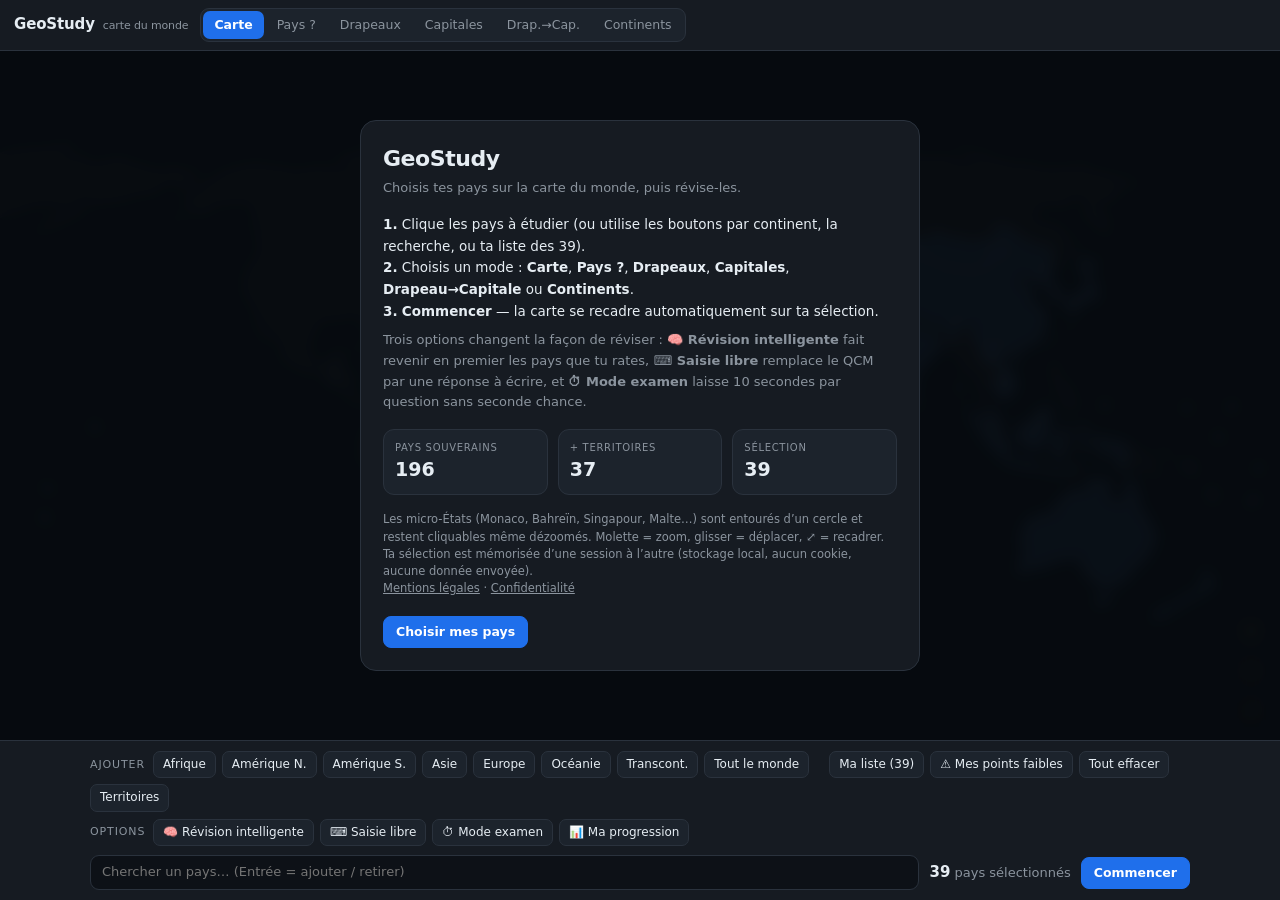
==== commit ac782788: "Renommage du site : GéoQuiz devient GeoStudy Titre, marque, balises og et JSON-LD, manifeste, pages " ====
--- a/index.html
+++ b/index.html
@@ -3,20 +3,20 @@
 <head>
 <meta charset="utf-8">
 <meta name="viewport" content="width=device-width, initial-scale=1, viewport-fit=cover">
-<title>GéoQuiz — quiz de géographie : carte, drapeaux et capitales</title>
+<title>GeoStudy — quiz de géographie : carte, drapeaux et capitales</title>
 <meta name="description" content="Quiz de géographie gratuit : situe les pays sur la carte du monde, reconnais les drapeaux et révise les capitales. Choisis tes pays, ton mode, et progresse à ton rythme.">
 <meta name="theme-color" content="#0d1117">
 <link rel="icon" href="data:image/svg+xml,<svg xmlns='http://www.w3.org/2000/svg' viewBox='0 0 32 32'><rect width='32' height='32' rx='7' fill='%230d1117'/><circle cx='16' cy='16' r='9.5' fill='none' stroke='%234d9fff' stroke-width='2'/><ellipse cx='16' cy='16' rx='4.2' ry='9.5' fill='none' stroke='%234d9fff' stroke-width='1.5'/><path d='M6.5 16h19' stroke='%234d9fff' stroke-width='1.5'/></svg>">
 <meta property="og:type" content="website">
-<meta property="og:site_name" content="GéoQuiz">
-<meta property="og:title" content="GéoQuiz — quiz de géographie sur carte du monde">
+<meta property="og:site_name" content="GeoStudy">
+<meta property="og:title" content="GeoStudy — quiz de géographie sur carte du monde">
 <meta property="og:description" content="Situe les pays sur la carte, reconnais les drapeaux, révise les capitales. Gratuit, sans compte, sans pub.">
 <meta property="og:locale" content="fr_FR">
 <meta property="og:url" content="https://geo-study-iota.vercel.app/">
 <meta property="og:image" content="https://geo-study-iota.vercel.app/og.png">
 <meta property="og:image:width" content="1200">
 <meta property="og:image:height" content="630">
-<meta property="og:image:alt" content="Carte du monde du quiz GéoQuiz">
+<meta property="og:image:alt" content="Carte du monde du quiz GeoStudy">
 <meta name="twitter:card" content="summary_large_image">
 <link rel="canonical" href="https://geo-study-iota.vercel.app/">
 <link rel="manifest" href="manifest.webmanifest">
@@ -25,7 +25,7 @@
 {
   "@context": "https://schema.org",
   "@type": "WebApplication",
-  "name": "GéoQuiz",
+  "name": "GeoStudy",
   "url": "https://geo-study-iota.vercel.app/",
   "applicationCategory": "EducationalApplication",
   "operatingSystem": "Tout navigateur web",
@@ -251,7 +251,7 @@
 <body class="select">
 <div id="app">
   <header>
-    <div class="brand"><b>GéoQuiz</b><span>carte du monde</span></div>
+    <div class="brand"><b>GeoStudy</b><span>carte du monde</span></div>
     <div class="seg" id="modes" role="group" aria-label="Mode de jeu">
       <button data-mode="place" aria-pressed="true">Carte</button>
       <button data-mode="name">Pays ?</button>
@@ -826,7 +826,7 @@
 $('bWeak').onclick=()=>{
   const vus=PAYS.filter(p=>selectable(p)&&ST[p.id]);
   if(!vus.length){ say(''); alertCard('Pas encore de données',
-    '<p>Joue quelques parties : GéoQuiz retient alors les pays que tu rates et pourra te les resservir ici.</p>'); return; }
+    '<p>Joue quelques parties : GeoStudy retient alors les pays que tu rates et pourra te les resservir ici.</p>'); return; }
   const faibles=vus.filter(p=>ST[p.id].b<=2);
   const cible=(faibles.length?faibles:vus.slice().sort((a,b)=>ST[a.id].b-ST[b.id].b).slice(0,20));
   S.sel=new Set(cible.map(p=>p.id));
@@ -1226,7 +1226,7 @@
 S.sel=new Set((saved&&saved.length?saved:LISTE39).filter(id=>BY[id]));
 setScreen('select');
 $('ovCard').innerHTML=`
-  <h2>GéoQuiz</h2>
+  <h2>GeoStudy</h2>
   <p class="sub">Choisis tes pays sur la carte du monde, puis révise-les.</p>
   <p style="margin:0 0 14px;font-size:13.5px;line-height:1.6">
     <b>1.</b> Clique les pays à étudier (ou utilise les boutons par continent, la recherche, ou ta liste des 39).<br>
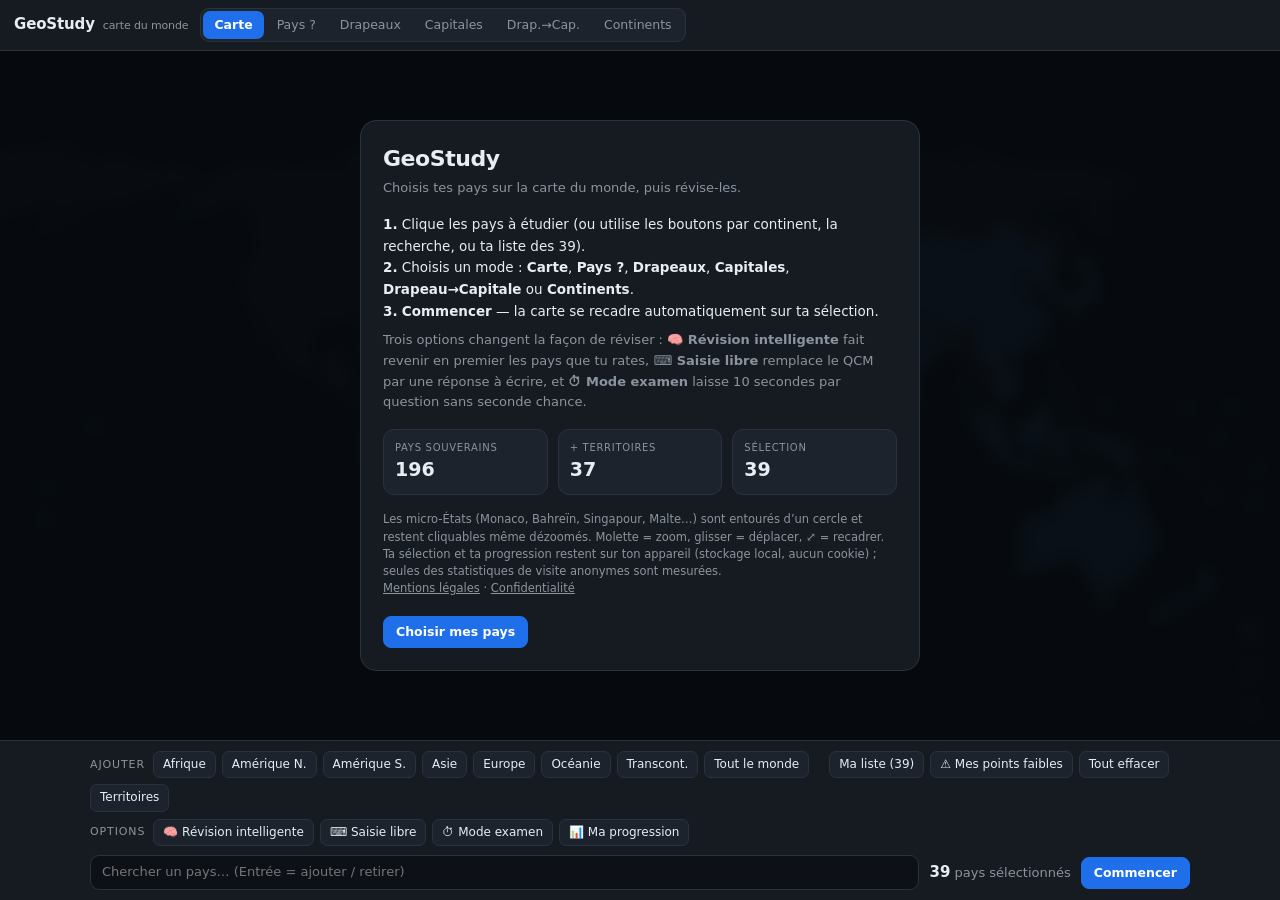
==== commit dc280970: "Mesure d'audience Vercel Web Analytics, sans cookie et refusable - mesure-audience.js : charge /_ver" ====
--- a/index.html
+++ b/index.html
@@ -4,9 +4,10 @@
 <meta charset="utf-8">
 <meta name="viewport" content="width=device-width, initial-scale=1, viewport-fit=cover">
 <title>GeoStudy — quiz de géographie : carte, drapeaux et capitales</title>
-<meta name="description" content="Quiz de géographie gratuit : situe les pays sur la carte du monde, reconnais les drapeaux et révise les capitales. Choisis tes pays, ton mode, et progresse à ton rythme.">
+<meta name="description" content="Quiz de géographie gratuit : situe les pays sur la carte du monde, reconnais les drapeaux, révise les capitales. Sans compte, sans pub.">
 <meta name="theme-color" content="#0d1117">
-<link rel="icon" href="data:image/svg+xml,<svg xmlns='http://www.w3.org/2000/svg' viewBox='0 0 32 32'><rect width='32' height='32' rx='7' fill='%230d1117'/><circle cx='16' cy='16' r='9.5' fill='none' stroke='%234d9fff' stroke-width='2'/><ellipse cx='16' cy='16' rx='4.2' ry='9.5' fill='none' stroke='%234d9fff' stroke-width='1.5'/><path d='M6.5 16h19' stroke='%234d9fff' stroke-width='1.5'/></svg>">
+<link rel="icon" href="/favicon.ico" sizes="16x16 32x32 48x48">
+<link rel="icon" href="/favicon.svg" type="image/svg+xml">
 <meta property="og:type" content="website">
 <meta property="og:site_name" content="GeoStudy">
 <meta property="og:title" content="GeoStudy — quiz de géographie sur carte du monde">
@@ -247,6 +248,7 @@
   .grid3{grid-template-columns:1fr;gap:7px}
 }
 </style>
+<script defer src="/mesure-audience.js"></script>
 </head>
 <body class="select">
 <div id="app">
@@ -315,7 +317,7 @@
         </div>
         <div class="selrow">
           <div class="search">
-            <input id="q" type="text" placeholder="Chercher un pays… (Entrée = ajouter / retirer)" autocomplete="off" spellcheck="false">
+            <input id="q" aria-label="Chercher un pays à ajouter ou retirer de la sélection" type="text" placeholder="Chercher un pays… (Entrée = ajouter / retirer)" autocomplete="off" spellcheck="false">
             <div id="hits"></div>
           </div>
           <div class="count"><b id="nSel">0</b> pays sélectionné<span id="nS"></span></div>
@@ -1244,7 +1246,7 @@
   </div>
   <p class="note">Les micro-États (Monaco, Bahreïn, Singapour, Malte…) sont entourés d’un cercle et
   restent cliquables même dézoomés. Molette = zoom, glisser = déplacer, ⤢ = recadrer.
-  Ta sélection est mémorisée d’une session à l’autre (stockage local, aucun cookie, aucune donnée envoyée).<br>
+  Ta sélection et ta progression restent sur ton appareil (stockage local, aucun cookie) ; seules des statistiques de visite anonymes sont mesurées.<br>
   <a href="/mentions-legales" style="color:var(--dim)">Mentions légales</a> · <a href="/confidentialite" style="color:var(--dim)">Confidentialité</a></p>
   <div class="row"><button class="btn primary" id="go">Choisir mes pays</button></div>`;
 $('ov').classList.add('on');
